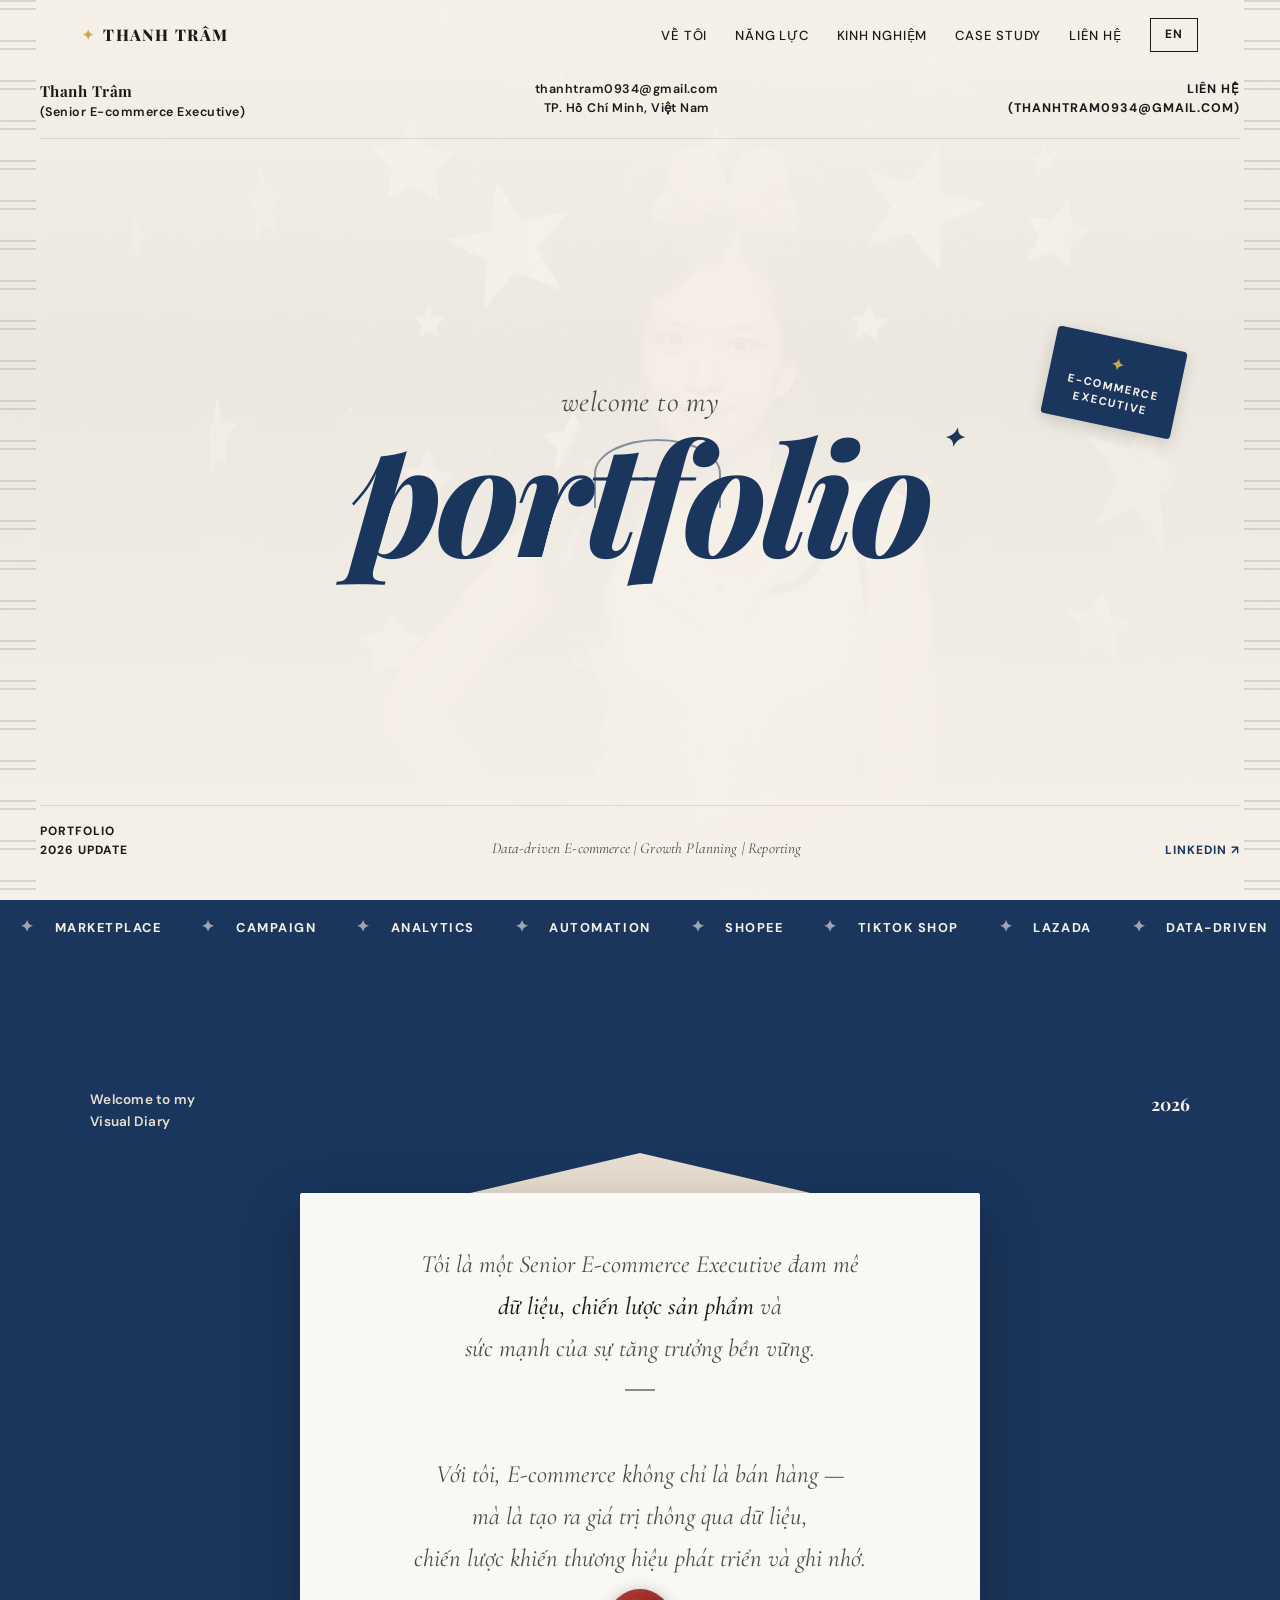
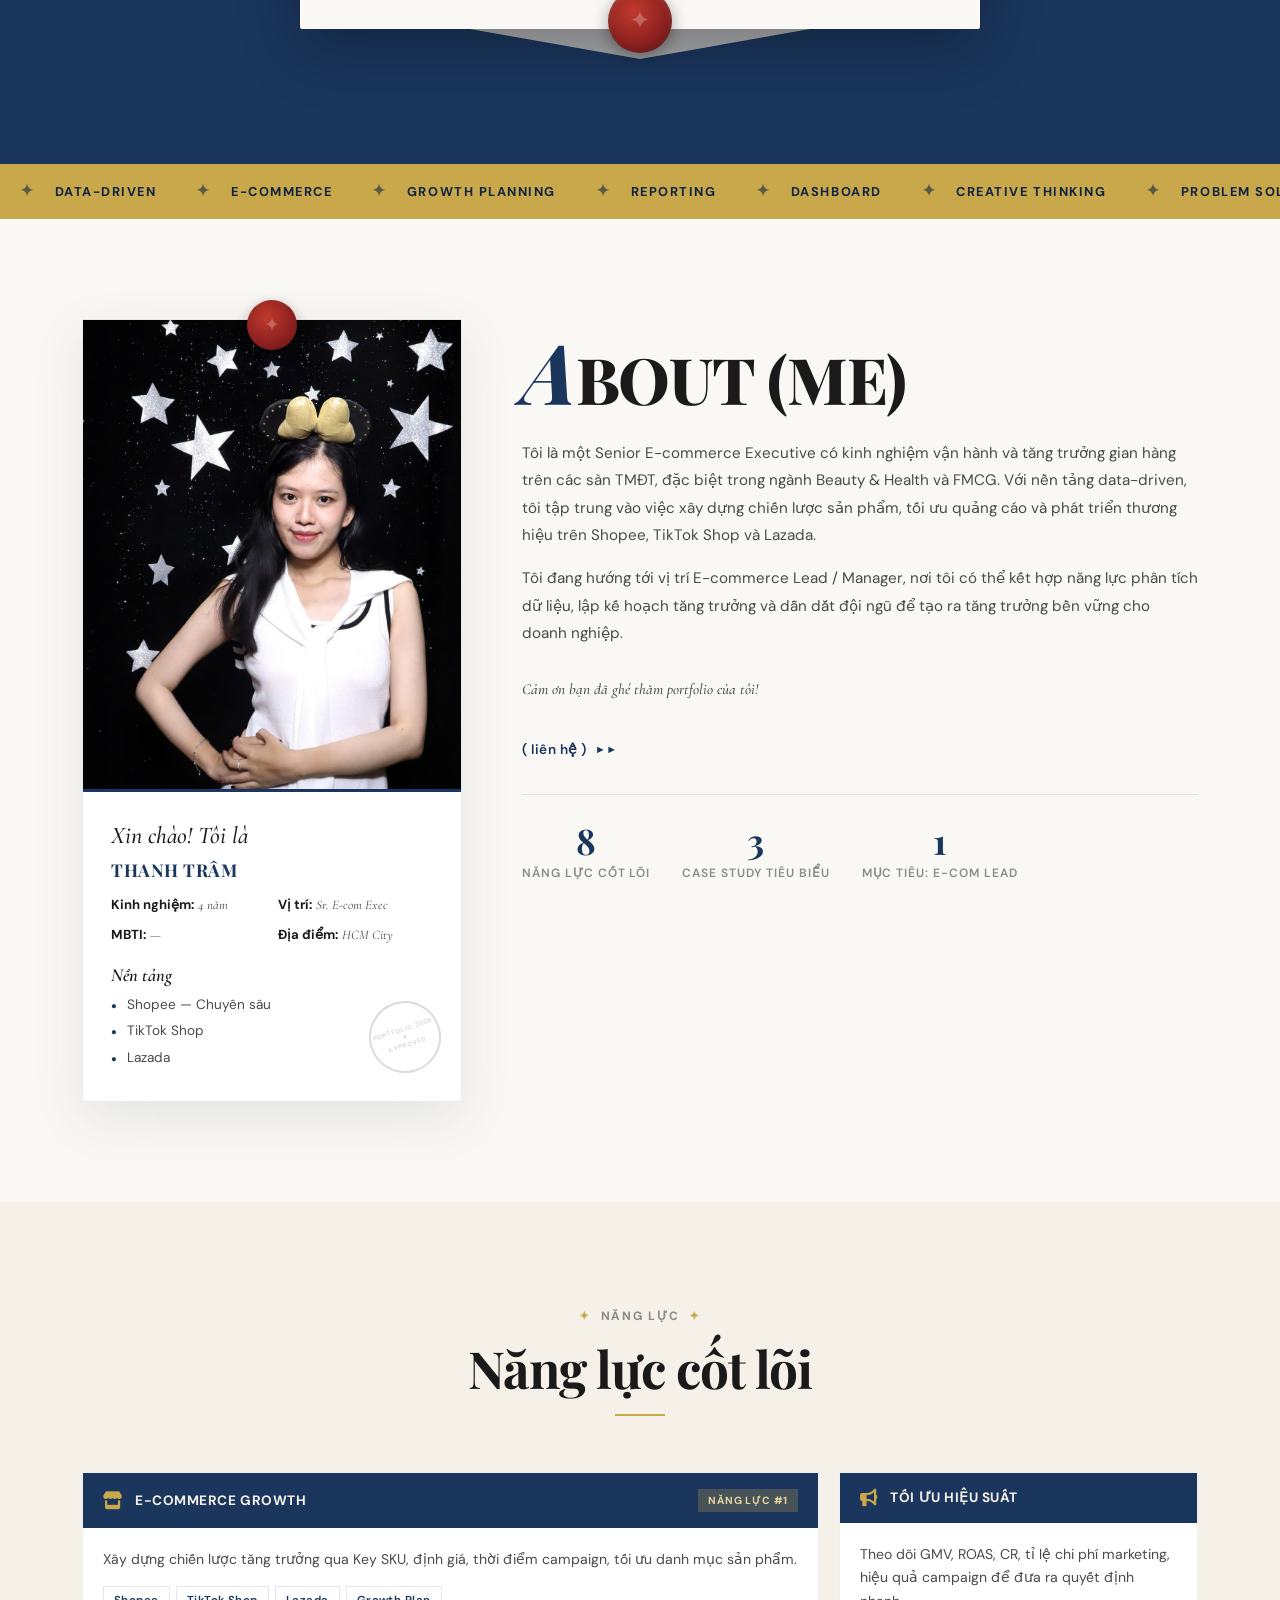
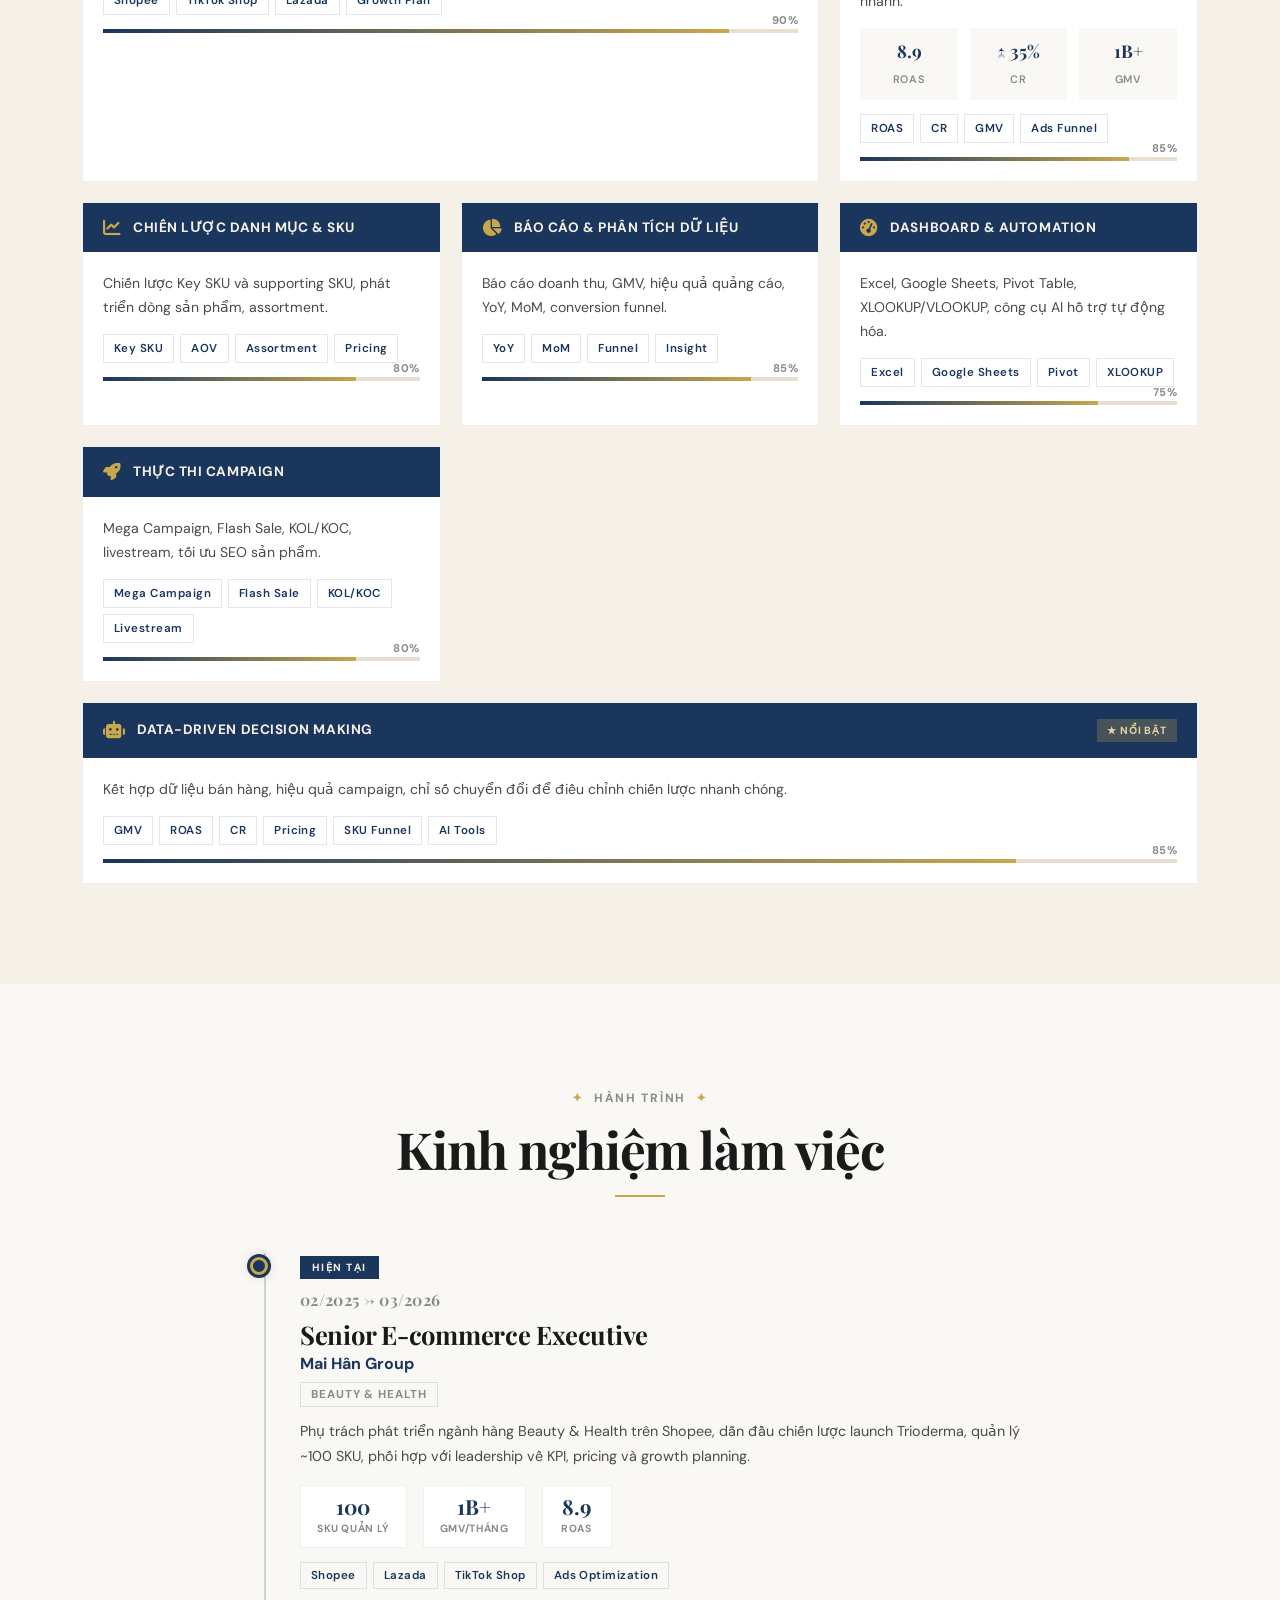
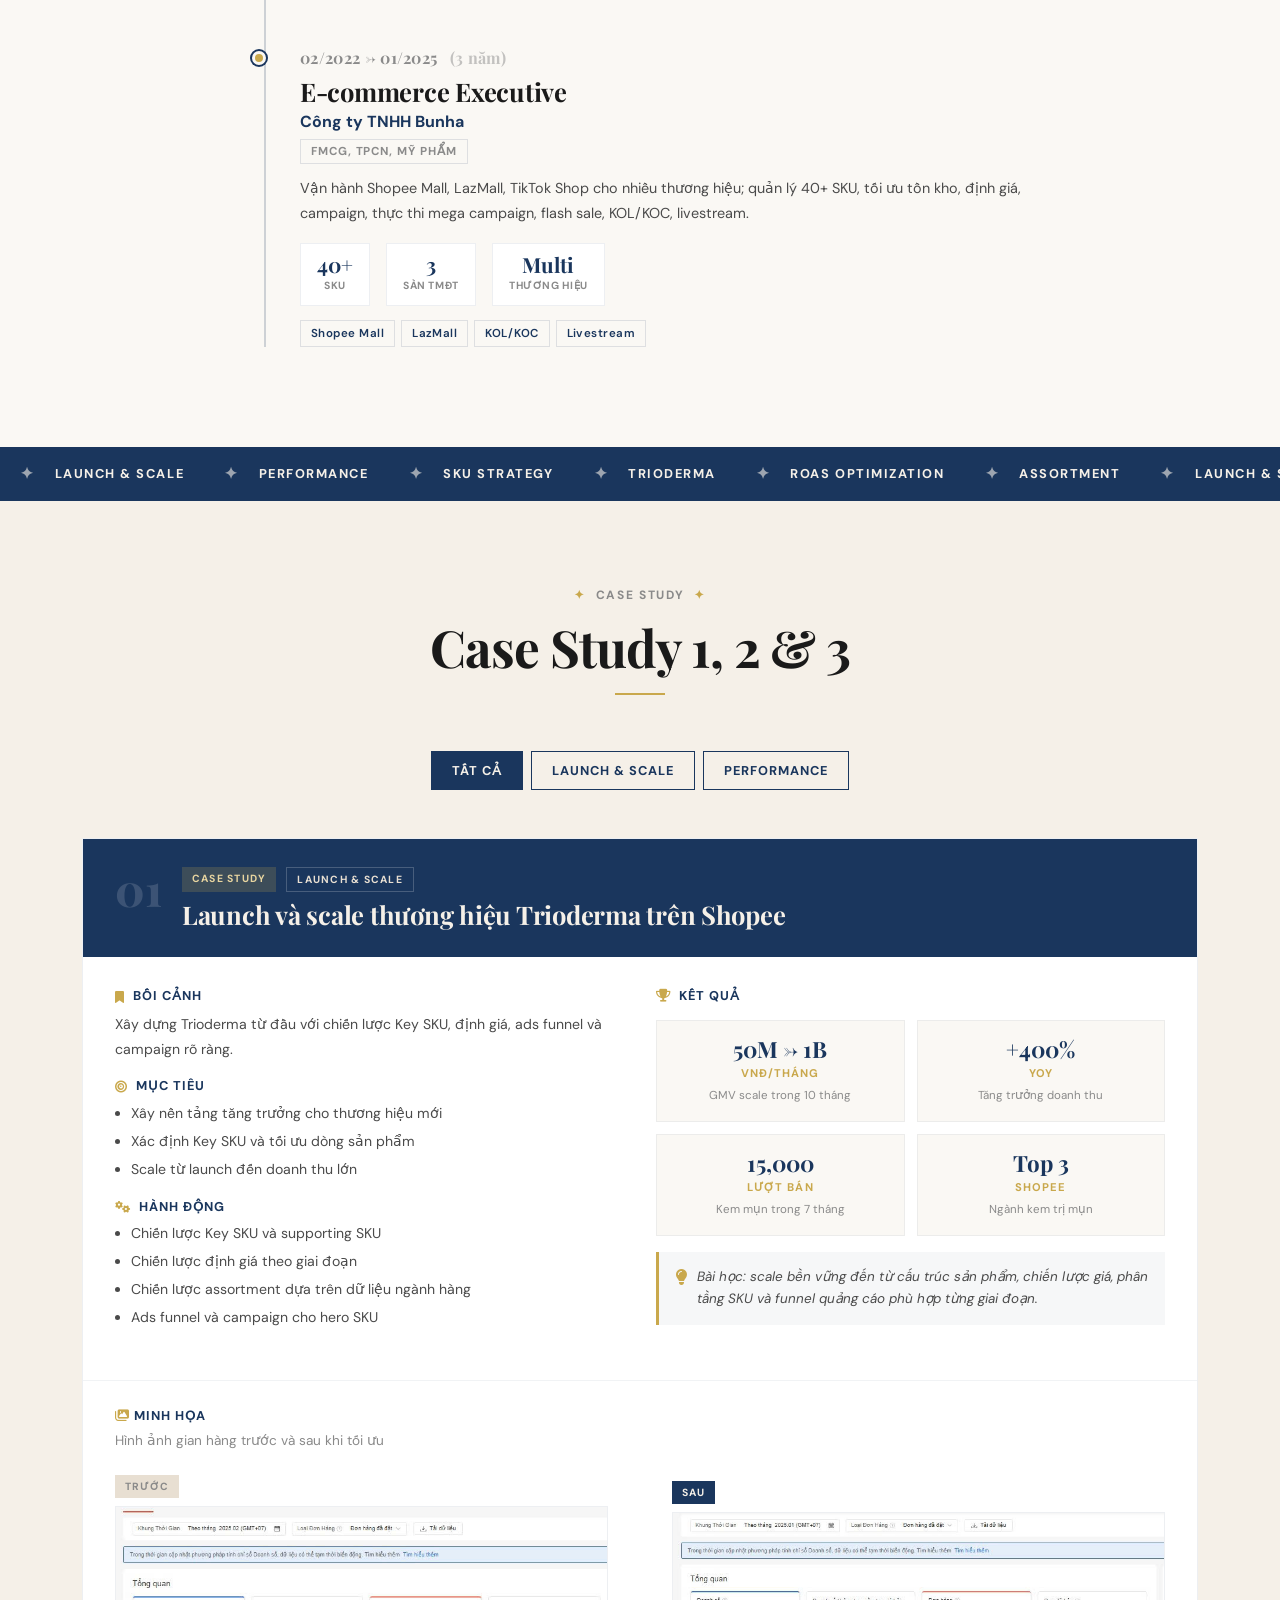
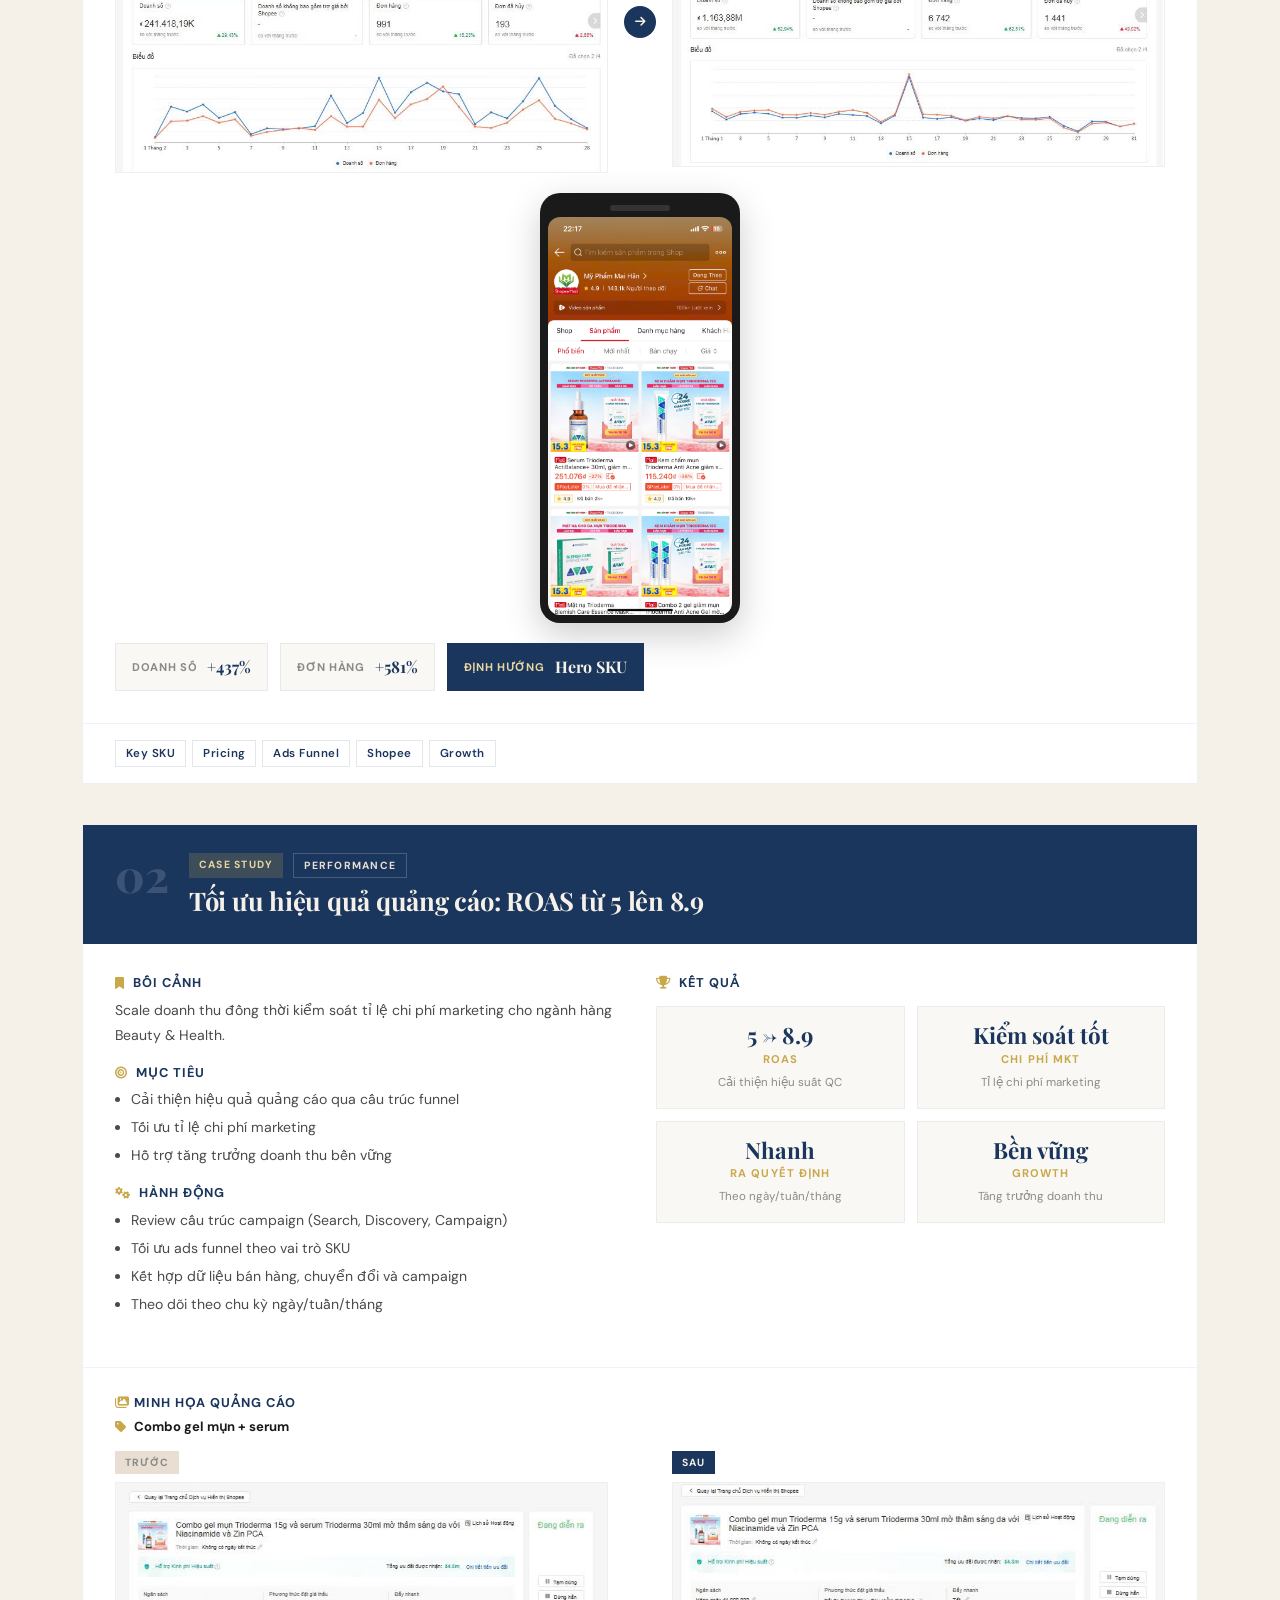
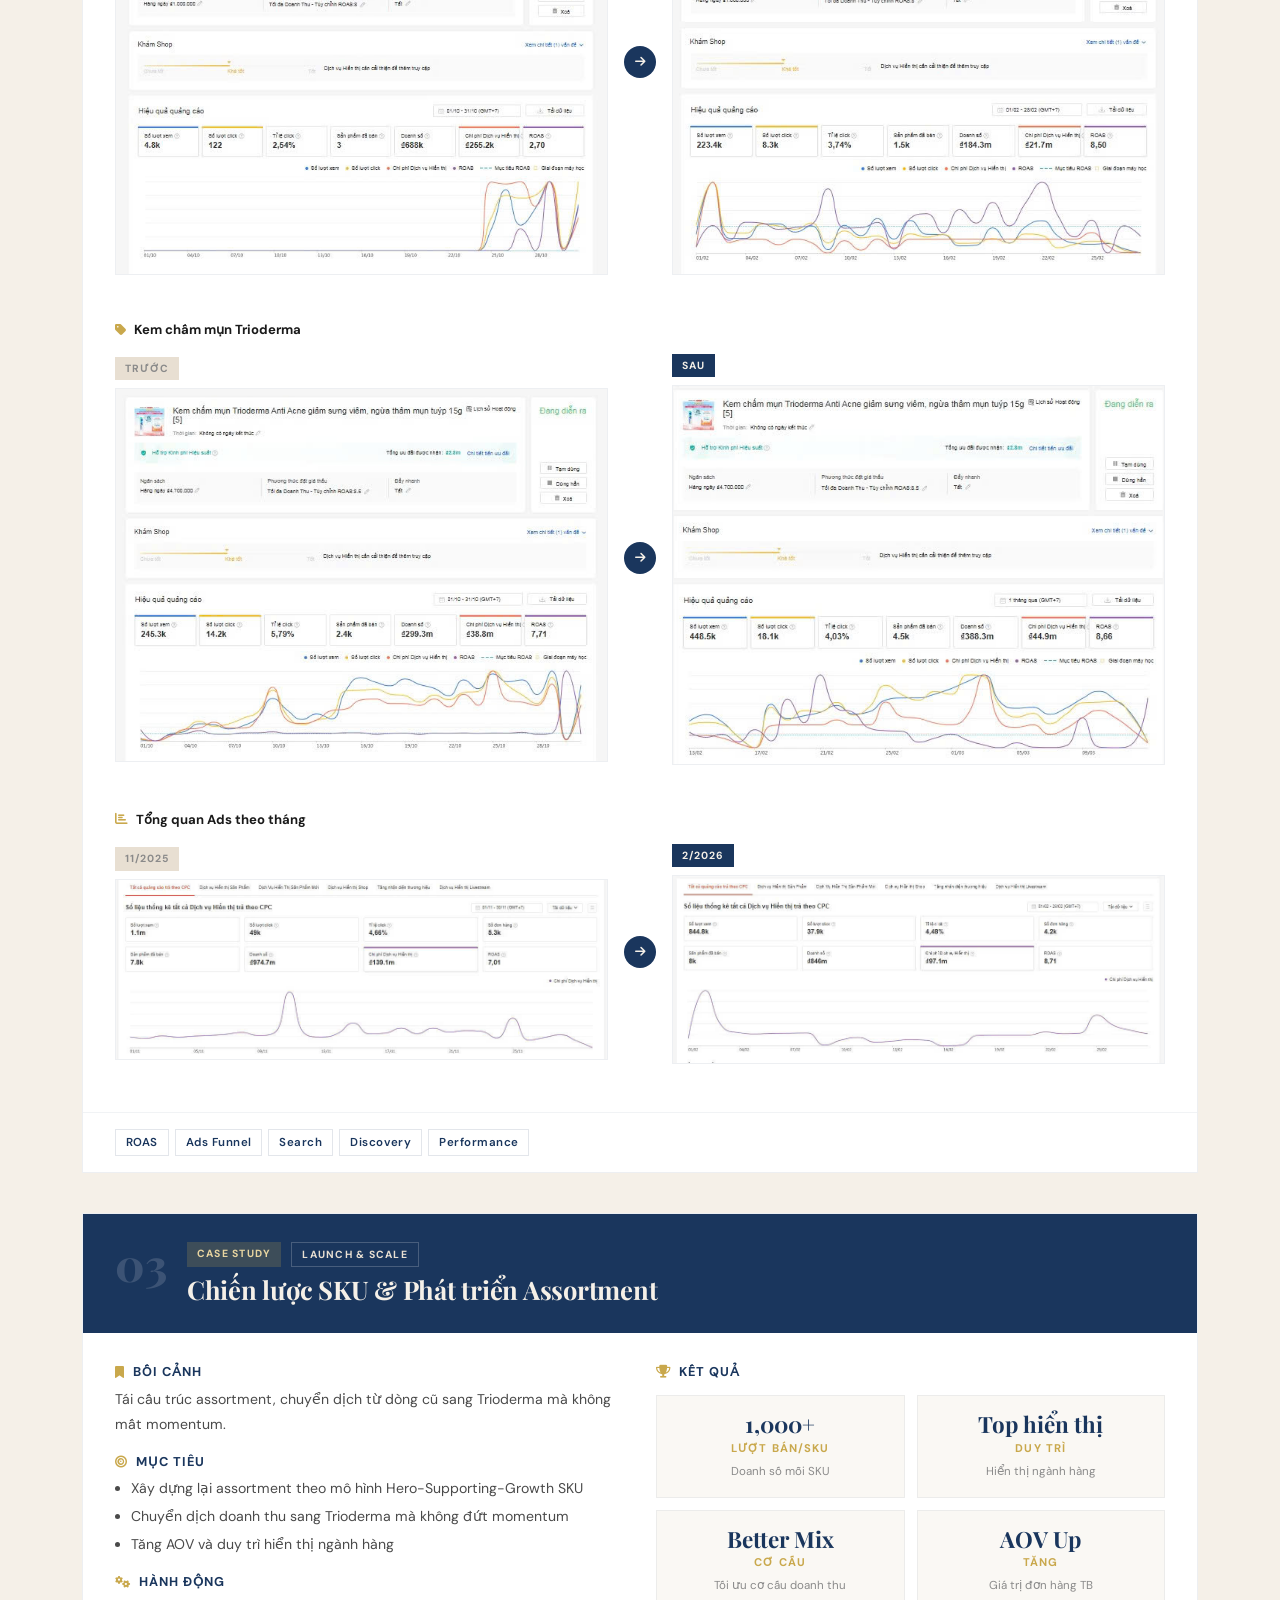
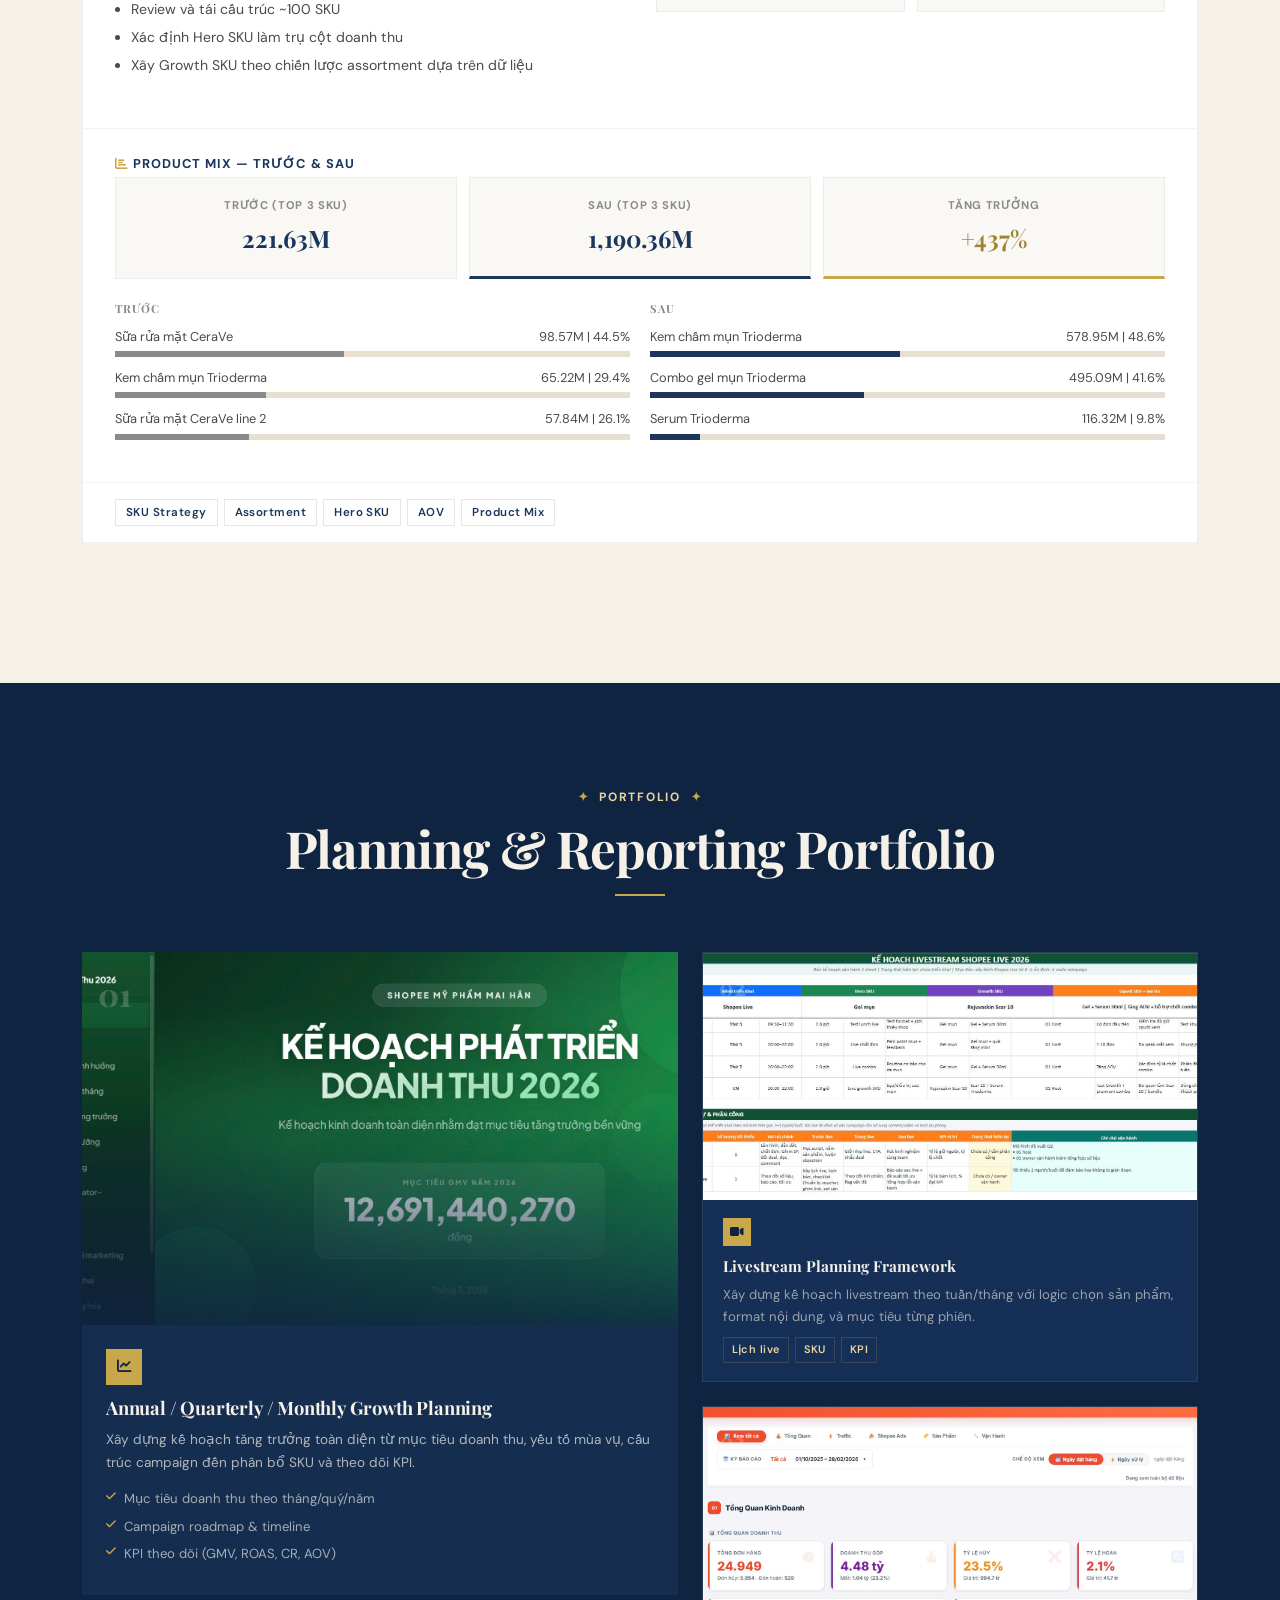
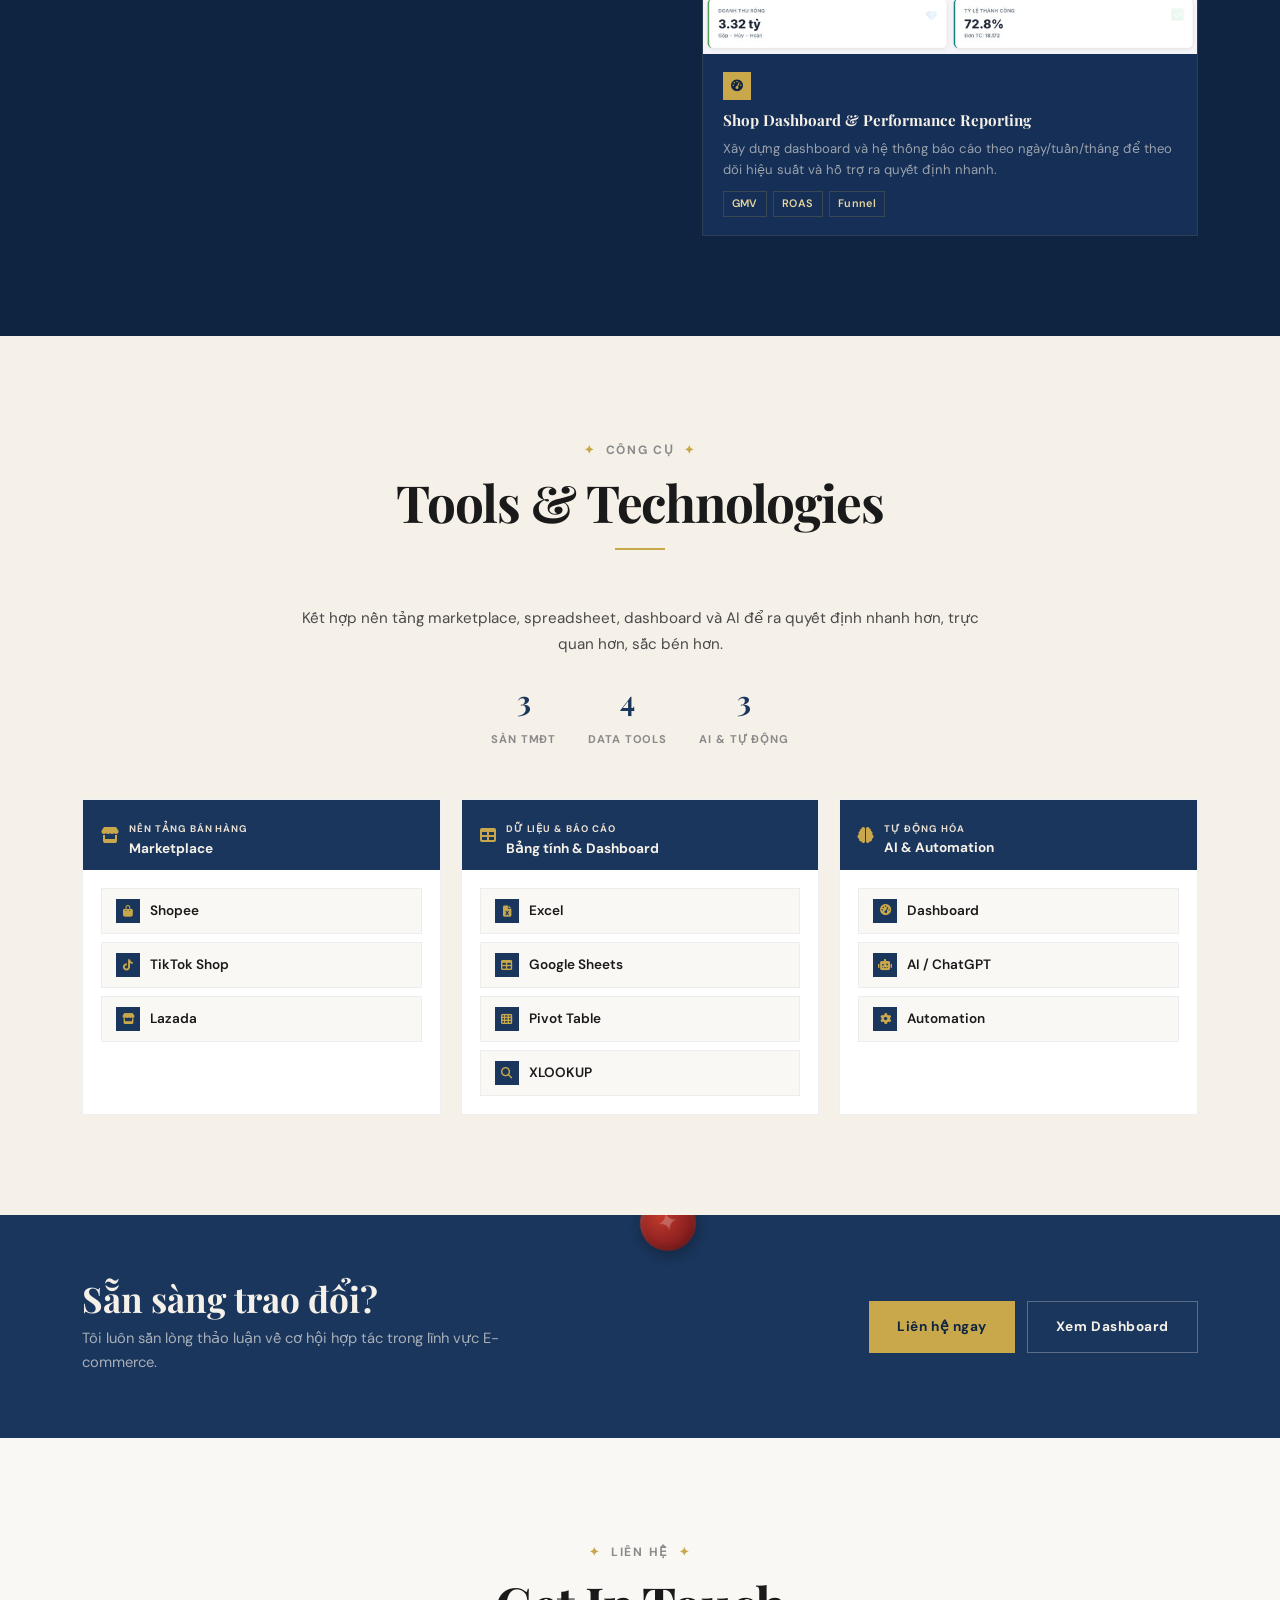
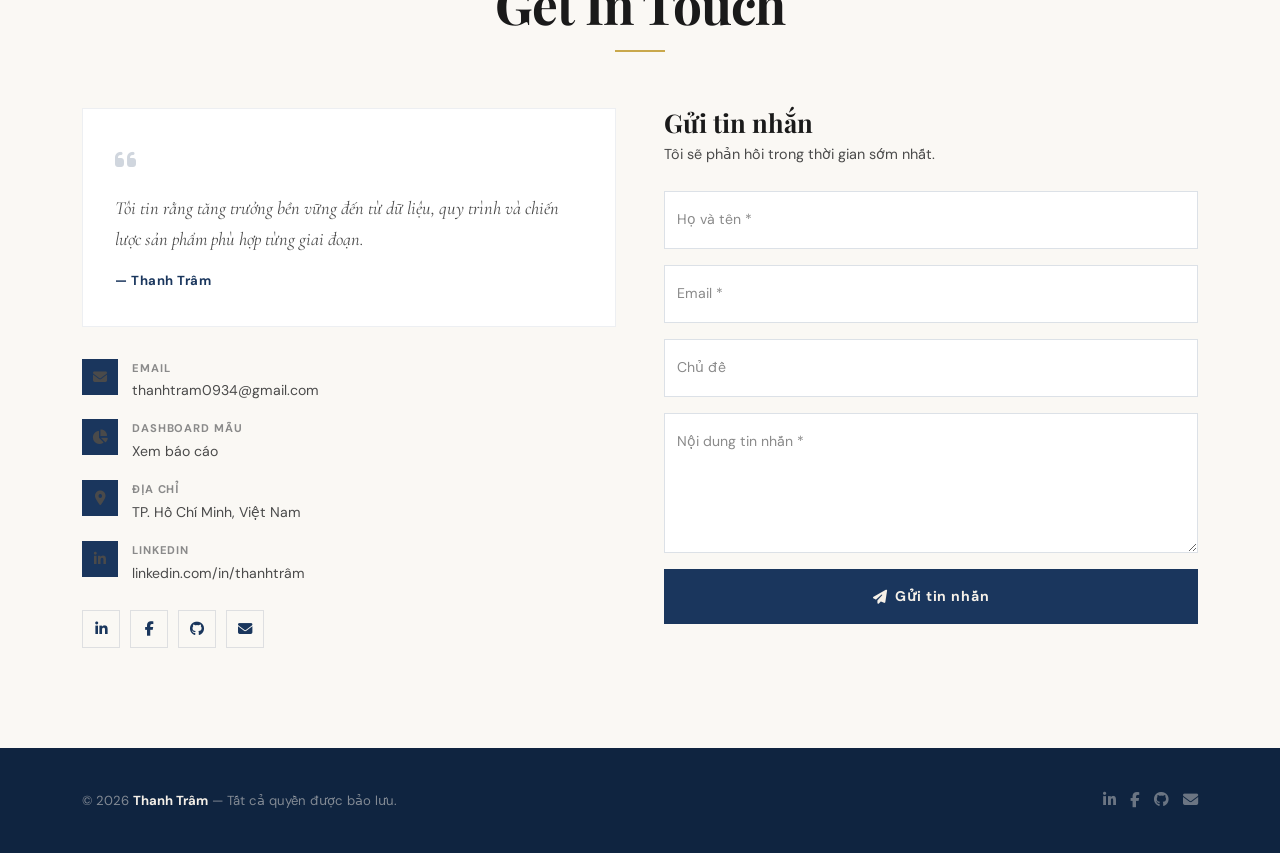
==== index.html @ bbf17d33 "Complete editorial vintage redesign: navy+cream+gold theme - New design system: Playfair Display + D" ====
<!DOCTYPE html>
<html lang="vi">
<head>
    <meta charset="UTF-8">
    <meta name="viewport" content="width=device-width, initial-scale=1.0">
    <title>THANH TRÂM — Senior E-commerce Executive Portfolio</title>
    <meta name="description" content="Portfolio Senior E-commerce Executive - Thanh Trâm. Shopee | TikTok Shop | Lazada | Data-driven Growth | Reporting | Automation.">

    <!-- Google Fonts — Editorial -->
    <link rel="preconnect" href="https://fonts.googleapis.com">
    <link rel="preconnect" href="https://fonts.gstatic.com" crossorigin>
    <link href="https://fonts.googleapis.com/css2?family=Playfair+Display:ital,wght@0,400;0,700;0,800;1,400;1,700;1,800&family=DM+Sans:wght@400;500;600;700;800&family=Cormorant+Garamond:ital,wght@0,400;0,500;0,600;1,400;1,500;1,600&display=swap" rel="stylesheet">

    <!-- Bootstrap 5.3 CSS -->
    <link href="https://cdn.jsdelivr.net/npm/bootstrap@5.3.3/dist/css/bootstrap.min.css" rel="stylesheet">

    <!-- FontAwesome 6 -->
    <link rel="stylesheet" href="https://cdnjs.cloudflare.com/ajax/libs/font-awesome/6.5.1/css/all.min.css">

    <!-- AOS (Animate On Scroll) -->
    <link href="https://unpkg.com/aos@2.3.4/dist/aos.css" rel="stylesheet">

    <!-- Custom CSS -->
    <link rel="stylesheet" href="css/style.css">
</head>
<body>

    <!-- ==================== NAVBAR ==================== -->
    <nav class="ed-nav" id="mainNav">
        <div class="container">
            <a class="ed-nav-brand" href="#hero"><span class="star">✦</span> THANH TRÂM</a>

            <button class="ed-nav-toggle" id="navToggle" type="button" aria-label="Toggle navigation">
                <span></span><span></span><span></span>
            </button>

            <ul class="ed-nav-links" id="navLinks">
                <li><a href="#about" data-vi="Về tôi" data-en="About">Về tôi</a></li>
                <li><a href="#skills" data-vi="Năng lực" data-en="Skills">Năng lực</a></li>
                <li><a href="#experience" data-vi="Kinh nghiệm" data-en="Experience">Kinh nghiệm</a></li>
                <li><a href="#projects" data-vi="Case Study" data-en="Case Studies">Case Study</a></li>
                <li><a href="#contact" data-vi="Liên hệ" data-en="Contact">Liên hệ</a></li>
                <li>
                    <button class="btn-lang" id="langToggle" type="button" aria-label="Toggle language">
                        <span id="langLabel">EN</span>
                    </button>
                </li>
            </ul>
        </div>
    </nav>

    <!-- ==================== HERO — Editorial Full-Viewport ==================== -->
    <section id="hero" class="ed-hero">
        <div class="film-strip film-strip-l"></div>
        <div class="film-strip film-strip-r"></div>

        <div class="ed-hero-bg">
            <img src="assets/images/profile.jpg" alt="">
        </div>

        <!-- Top info bar -->
        <div class="ed-hero-top">
            <div class="ed-hero-top-item">
                <strong>Thanh Trâm</strong>
                <span data-vi="(Senior E-commerce Executive)" data-en="(Senior E-commerce Executive)">(Senior E-commerce Executive)</span>
            </div>
            <div class="ed-hero-top-item" style="text-align:center">
                <span>thanhtram0934@gmail.com</span><br>
                <span data-vi="TP. Hồ Chí Minh, Việt Nam" data-en="Ho Chi Minh City, Vietnam">TP. Hồ Chí Minh, Việt Nam</span>
            </div>
            <div class="ed-hero-top-item ed-hero-top-right">
                <span data-vi="LIÊN HỆ" data-en="SAY HELLO">LIÊN HỆ</span><br>
                <a href="mailto:thanhtram0934@gmail.com">(thanhtram0934@gmail.com)</a>
            </div>
        </div>

        <!-- Center — giant editorial title -->
        <div class="ed-hero-center" data-aos="fade-up" data-aos-duration="1000">
            <span class="ed-hero-welcome" data-vi="welcome to my" data-en="welcome to my">welcome to my</span>
            <h1 class="ed-hero-title">
                port<em>f</em>olio
                <span class="ed-hero-star ed-hero-star-1">✦</span>
            </h1>

            <!-- Tilted badge -->
            <div class="ed-hero-badge">
                <span class="badge-star">✦</span>
                E-COMMERCE<br>EXECUTIVE
            </div>
        </div>

        <!-- Bottom info bar -->
        <div class="ed-hero-bottom">
            <div class="ed-hero-bottom-item">
                PORTFOLIO<br>2026 UPDATE
            </div>
            <div class="ed-hero-bottom-item" style="text-align:center">
                <em data-vi="Data-driven E-commerce | Growth Planning | Reporting" data-en="Data-driven E-commerce | Growth Planning | Reporting">Data-driven E-commerce | Growth Planning | Reporting</em>
            </div>
            <div class="ed-hero-bottom-item ed-hero-bottom-right">
                <a href="https://www.linkedin.com/" target="_blank" rel="noopener noreferrer">LINKEDIN ↗</a>
            </div>
        </div>
    </section>

    <!-- ==================== MARQUEE — Keywords Ticker ==================== -->
    <div class="ed-marquee ed-marquee-navy">
        <div class="ed-marquee-track" data-speed="fast">
            <span class="ed-marquee-item"><span class="star">✦</span> MARKETPLACE</span>
            <span class="ed-marquee-item"><span class="star">✦</span> CAMPAIGN</span>
            <span class="ed-marquee-item"><span class="star">✦</span> ANALYTICS</span>
            <span class="ed-marquee-item"><span class="star">✦</span> AUTOMATION</span>
            <span class="ed-marquee-item"><span class="star">✦</span> SHOPEE</span>
            <span class="ed-marquee-item"><span class="star">✦</span> TIKTOK SHOP</span>
            <span class="ed-marquee-item"><span class="star">✦</span> LAZADA</span>
            <span class="ed-marquee-item"><span class="star">✦</span> DATA-DRIVEN</span>
            <!-- Duplicate for seamless loop -->
            <span class="ed-marquee-item"><span class="star">✦</span> MARKETPLACE</span>
            <span class="ed-marquee-item"><span class="star">✦</span> CAMPAIGN</span>
            <span class="ed-marquee-item"><span class="star">✦</span> ANALYTICS</span>
            <span class="ed-marquee-item"><span class="star">✦</span> AUTOMATION</span>
            <span class="ed-marquee-item"><span class="star">✦</span> SHOPEE</span>
            <span class="ed-marquee-item"><span class="star">✦</span> TIKTOK SHOP</span>
            <span class="ed-marquee-item"><span class="star">✦</span> LAZADA</span>
            <span class="ed-marquee-item"><span class="star">✦</span> DATA-DRIVEN</span>
        </div>
    </div>

    <!-- ==================== ABOUT — Intro Envelope ==================== -->
    <section id="about">

        <!-- Part A — Navy envelope quote -->
        <div class="ed-about-intro">
            <div class="ed-about-intro-header">
                <h3 data-vi="Welcome to my<br>Visual Diary" data-en="Welcome to my<br>Visual Diary">Welcome to my<br>Visual Diary</h3>
                <span class="year">2026</span>
            </div>

            <div class="ed-envelope" data-aos="zoom-in" data-aos-duration="800">
                <div class="ed-envelope-body">
                    <p class="ed-envelope-quote" data-vi="Tôi là một Senior E-commerce Executive đam mê<br><span class='ed-envelope-quote-emphasis'>dữ liệu, chiến lược sản phẩm</span> và<br>sức mạnh của sự tăng trưởng bền vững.<br><span class='ed-envelope-divider'></span><br>Với tôi, E-commerce không chỉ là bán hàng —<br>mà là tạo ra giá trị thông qua dữ liệu,<br>chiến lược khiến thương hiệu phát triển và ghi nhớ." data-en="A Senior E-commerce Executive who's passionate about<br><span class='ed-envelope-quote-emphasis'>data, product strategy</span> and<br>the quiet power of sustainable growth.<br><span class='ed-envelope-divider'></span><br>For me, E-commerce is more than selling —<br>it's about creating meaning through data, ideas<br>that make brands grow and remember it.">
                        Tôi là một Senior E-commerce Executive đam mê<br>
                        <span class="ed-envelope-quote-emphasis">dữ liệu, chiến lược sản phẩm</span> và<br>
                        sức mạnh của sự tăng trưởng bền vững.<br>
                        <span class="ed-envelope-divider"></span><br>
                        Với tôi, E-commerce không chỉ là bán hàng —<br>
                        mà là tạo ra giá trị thông qua dữ liệu,<br>
                        chiến lược khiến thương hiệu phát triển và ghi nhớ.
                    </p>
                </div>
                <div class="ed-wax-seal"></div>
            </div>
        </div>

        <!-- Marquee — skills keywords -->
        <div class="ed-marquee ed-marquee-gold">
            <div class="ed-marquee-track">
                <span class="ed-marquee-item"><span class="star">✦</span> DATA-DRIVEN</span>
                <span class="ed-marquee-item"><span class="star">✦</span> E-COMMERCE</span>
                <span class="ed-marquee-item"><span class="star">✦</span> GROWTH PLANNING</span>
                <span class="ed-marquee-item"><span class="star">✦</span> REPORTING</span>
                <span class="ed-marquee-item"><span class="star">✦</span> DASHBOARD</span>
                <span class="ed-marquee-item"><span class="star">✦</span> CREATIVE THINKING</span>
                <span class="ed-marquee-item"><span class="star">✦</span> PROBLEM SOLVING</span>
                <!-- Duplicate -->
                <span class="ed-marquee-item"><span class="star">✦</span> DATA-DRIVEN</span>
                <span class="ed-marquee-item"><span class="star">✦</span> E-COMMERCE</span>
                <span class="ed-marquee-item"><span class="star">✦</span> GROWTH PLANNING</span>
                <span class="ed-marquee-item"><span class="star">✦</span> REPORTING</span>
                <span class="ed-marquee-item"><span class="star">✦</span> DASHBOARD</span>
                <span class="ed-marquee-item"><span class="star">✦</span> CREATIVE THINKING</span>
                <span class="ed-marquee-item"><span class="star">✦</span> PROBLEM SOLVING</span>
            </div>
        </div>

        <!-- Part B — About Me (ID card + bio) -->
        <div class="ed-about-me">
            <div class="container">
                <div class="ed-about-grid">
                    <!-- Left — ID Card -->
                    <div class="ed-id-card" data-aos="fade-right" data-aos-delay="120">
                        <div class="ed-id-card-seal"></div>
                        <div class="ed-id-card-photo">
                            <img src="assets/images/profile.jpg" alt="Nguyễn Thị Thanh Trâm">
                        </div>
                        <div class="ed-id-card-body">
                            <p class="ed-id-card-greeting" data-vi="Xin chào! Tôi là" data-en="Hi! It's me">Xin chào! Tôi là</p>
                            <h3 class="ed-id-card-name">THANH TRÂM</h3>

                            <div class="ed-id-info-grid">
                                <div class="ed-id-info-item">
                                    <strong data-vi="Kinh nghiệm:" data-en="Experience:">Kinh nghiệm:</strong>
                                    <span data-vi="4 năm" data-en="4 years">4 năm</span>
                                </div>
                                <div class="ed-id-info-item">
                                    <strong data-vi="Vị trí:" data-en="Role:">Vị trí:</strong>
                                    <span>Sr. E-com Exec</span>
                                </div>
                                <div class="ed-id-info-item">
                                    <strong>MBTI:</strong>
                                    <span>—</span>
                                </div>
                                <div class="ed-id-info-item">
                                    <strong data-vi="Địa điểm:" data-en="Location:">Địa điểm:</strong>
                                    <span data-vi="HCM City" data-en="HCM City">HCM City</span>
                                </div>
                            </div>

                            <div class="ed-id-card-langs">
                                <h5 data-vi="Nền tảng" data-en="Platforms">Nền tảng</h5>
                                <ul>
                                    <li>Shopee — Chuyên sâu</li>
                                    <li>TikTok Shop</li>
                                    <li>Lazada</li>
                                </ul>
                            </div>

                            <div class="ed-stamp">
                                <span class="ed-stamp-text">PORTFOLIO 2026<br>✦<br>APPROVED</span>
                            </div>
                        </div>
                    </div>

                    <!-- Right — Bio -->
                    <div class="ed-about-bio" data-aos="fade-left" data-aos-delay="180">
                        <h2 class="ed-about-heading">
                            <span class="drop-cap">A</span>BOUT (ME)
                        </h2>

                        <p data-vi="Tôi là một Senior E-commerce Executive có kinh nghiệm vận hành và tăng trưởng gian hàng trên các sàn TMĐT, đặc biệt trong ngành Beauty & Health và FMCG. Với nền tảng data-driven, tôi tập trung vào việc xây dựng chiến lược sản phẩm, tối ưu quảng cáo và phát triển thương hiệu trên Shopee, TikTok Shop và Lazada." data-en="I am a Senior E-commerce Executive experienced in operating and growing stores on e-commerce marketplaces, especially in the Beauty & Health and FMCG industries. With a data-driven approach, I focus on building product strategy, optimizing ads, and developing brands on Shopee, TikTok Shop, and Lazada.">Tôi là một Senior E-commerce Executive có kinh nghiệm vận hành và tăng trưởng gian hàng trên các sàn TMĐT, đặc biệt trong ngành Beauty & Health và FMCG. Với nền tảng data-driven, tôi tập trung vào việc xây dựng chiến lược sản phẩm, tối ưu quảng cáo và phát triển thương hiệu trên Shopee, TikTok Shop và Lazada.</p>

                        <p data-vi="Tôi đang hướng tới vị trí E-commerce Lead / Manager, nơi tôi có thể kết hợp năng lực phân tích dữ liệu, lập kế hoạch tăng trưởng và dẫn dắt đội ngũ để tạo ra tăng trưởng bền vững cho doanh nghiệp." data-en="I am working toward an E-commerce Lead / Manager role where I can combine data analysis, growth planning, and team leadership to drive sustainable growth for businesses.">Tôi đang hướng tới vị trí E-commerce Lead / Manager, nơi tôi có thể kết hợp năng lực phân tích dữ liệu, lập kế hoạch tăng trưởng và dẫn dắt đội ngũ để tạo ra tăng trưởng bền vững cho doanh nghiệp.</p>

                        <p class="ed-about-thanks" data-vi="Cảm ơn bạn đã ghé thăm portfolio của tôi!" data-en="Thanks for taking time to visit my portfolio!">Cảm ơn bạn đã ghé thăm portfolio của tôi!</p>

                        <a href="#contact" class="ed-about-resume" data-vi="( liên hệ )  ►►" data-en="( contact )  ►►">( liên hệ )  <span class="arrows">►►</span></a>

                        <!-- Stats -->
                        <div class="ed-stats-row" data-aos="zoom-in" data-aos-delay="300">
                            <div class="ed-stat">
                                <span class="stat-number" data-count="8">0</span>
                                <span class="stat-label" data-vi="Năng lực cốt lõi" data-en="Core strengths">Năng lực cốt lõi</span>
                            </div>
                            <div class="ed-stat">
                                <span class="stat-number" data-count="3">0</span>
                                <span class="stat-label" data-vi="Case Study tiêu biểu" data-en="Flagship case studies">Case Study tiêu biểu</span>
                            </div>
                            <div class="ed-stat">
                                <span class="stat-number" data-count="1">0</span>
                                <span class="stat-label" data-vi="Mục tiêu: E-com Lead" data-en="Goal: E-com Lead">Mục tiêu: E-com Lead</span>
                            </div>
                        </div>
                    </div>
                </div>
            </div>
        </div>
    </section>

    <!-- ==================== SKILLS — Editorial Grid ==================== -->
    <section id="skills" class="ed-skills">
        <div class="container">
            <div class="ed-section-header" data-aos="fade-up">
                <p class="ed-section-sub"><span class="star">✦</span> <span data-vi="Năng lực" data-en="Competencies">Năng lực</span> <span class="star">✦</span></p>
                <h2 class="ed-section-title" data-vi="Năng lực cốt lõi" data-en="Core Strengths">Năng lực cốt lõi</h2>
                <div class="ed-section-rule"></div>
            </div>

            <div class="ed-skills-grid">
                <!-- Card 1 — HERO: E-commerce Growth -->
                <div class="ed-skill-card ed-skill-card-hero" data-aos="fade-up" data-aos-delay="100">
                    <div class="ed-skill-header">
                        <i class="fas fa-store"></i>
                        <h3>E-commerce Growth</h3>
                        <span class="badge-skill" data-vi="Năng lực #1" data-en="Skill #1">Năng lực #1</span>
                    </div>
                    <div class="ed-skill-body">
                        <p data-vi="Xây dựng chiến lược tăng trưởng qua Key SKU, định giá, thời điểm campaign, tối ưu danh mục sản phẩm." data-en="Building growth strategy through key SKU, pricing, campaign timing, and category optimization.">Xây dựng chiến lược tăng trưởng qua Key SKU, định giá, thời điểm campaign, tối ưu danh mục sản phẩm.</p>
                        <div class="ed-skill-tags">
                            <span>Shopee</span><span>TikTok Shop</span><span>Lazada</span><span>Growth Plan</span>
                        </div>
                        <div class="ed-meter">
                            <span class="ed-meter-label">90%</span>
                            <div class="ed-meter-fill" data-width="90"></div>
                        </div>
                    </div>
                </div>

                <!-- Card 2 — Performance Optimization -->
                <div class="ed-skill-card" data-aos="fade-up" data-aos-delay="150">
                    <div class="ed-skill-header">
                        <i class="fas fa-bullhorn"></i>
                        <h3 data-vi="Tối ưu hiệu suất" data-en="Performance Optimization">Tối ưu hiệu suất</h3>
                    </div>
                    <div class="ed-skill-body">
                        <p data-vi="Theo dõi GMV, ROAS, CR, tỉ lệ chi phí marketing, hiệu quả campaign để đưa ra quyết định nhanh." data-en="Tracking GMV, ROAS, CR, marketing cost ratio, and campaign performance for fast decisions.">Theo dõi GMV, ROAS, CR, tỉ lệ chi phí marketing, hiệu quả campaign để đưa ra quyết định nhanh.</p>
                        <div class="ed-skill-kpi">
                            <div class="ed-skill-kpi-item"><strong>8.9</strong><span>ROAS</span></div>
                            <div class="ed-skill-kpi-item"><strong>↑ 35%</strong><span>CR</span></div>
                            <div class="ed-skill-kpi-item"><strong>1B+</strong><span>GMV</span></div>
                        </div>
                        <div class="ed-skill-tags">
                            <span>ROAS</span><span>CR</span><span>GMV</span><span>Ads Funnel</span>
                        </div>
                        <div class="ed-meter">
                            <span class="ed-meter-label">85%</span>
                            <div class="ed-meter-fill" data-width="85"></div>
                        </div>
                    </div>
                </div>

                <!-- Card 3 — Category & SKU Strategy -->
                <div class="ed-skill-card" data-aos="fade-up" data-aos-delay="100">
                    <div class="ed-skill-header">
                        <i class="fas fa-chart-line"></i>
                        <h3 data-vi="Chiến lược danh mục & SKU" data-en="Category & SKU Strategy">Chiến lược danh mục & SKU</h3>
                    </div>
                    <div class="ed-skill-body">
                        <p data-vi="Chiến lược Key SKU và supporting SKU, phát triển dòng sản phẩm, assortment." data-en="Key SKU and supporting SKU strategy, product line development, assortment.">Chiến lược Key SKU và supporting SKU, phát triển dòng sản phẩm, assortment.</p>
                        <div class="ed-skill-tags">
                            <span>Key SKU</span><span>AOV</span><span>Assortment</span><span>Pricing</span>
                        </div>
                        <div class="ed-meter">
                            <span class="ed-meter-label">80%</span>
                            <div class="ed-meter-fill" data-width="80"></div>
                        </div>
                    </div>
                </div>

                <!-- Card 4 — Reporting & Data Analysis -->
                <div class="ed-skill-card" data-aos="fade-up" data-aos-delay="150">
                    <div class="ed-skill-header">
                        <i class="fas fa-chart-pie"></i>
                        <h3 data-vi="Báo cáo & Phân tích dữ liệu" data-en="Reporting & Data Analysis">Báo cáo & Phân tích dữ liệu</h3>
                    </div>
                    <div class="ed-skill-body">
                        <p data-vi="Báo cáo doanh thu, GMV, hiệu quả quảng cáo, YoY, MoM, conversion funnel." data-en="Revenue, GMV, ad performance reports, YoY, MoM, conversion funnel.">Báo cáo doanh thu, GMV, hiệu quả quảng cáo, YoY, MoM, conversion funnel.</p>
                        <div class="ed-skill-tags">
                            <span>YoY</span><span>MoM</span><span>Funnel</span><span>Insight</span>
                        </div>
                        <div class="ed-meter">
                            <span class="ed-meter-label">85%</span>
                            <div class="ed-meter-fill" data-width="85"></div>
                        </div>
                    </div>
                </div>

                <!-- Card 5 — Dashboard & Automation -->
                <div class="ed-skill-card" data-aos="fade-up" data-aos-delay="200">
                    <div class="ed-skill-header">
                        <i class="fas fa-tachometer-alt"></i>
                        <h3>Dashboard & Automation</h3>
                    </div>
                    <div class="ed-skill-body">
                        <p data-vi="Excel, Google Sheets, Pivot Table, XLOOKUP/VLOOKUP, công cụ AI hỗ trợ tự động hóa." data-en="Excel, Google Sheets, Pivot Table, XLOOKUP/VLOOKUP, AI tools for automation.">Excel, Google Sheets, Pivot Table, XLOOKUP/VLOOKUP, công cụ AI hỗ trợ tự động hóa.</p>
                        <div class="ed-skill-tags">
                            <span>Excel</span><span>Google Sheets</span><span>Pivot</span><span>XLOOKUP</span>
                        </div>
                        <div class="ed-meter">
                            <span class="ed-meter-label">75%</span>
                            <div class="ed-meter-fill" data-width="75"></div>
                        </div>
                    </div>
                </div>

                <!-- Card 6 — Campaign Execution -->
                <div class="ed-skill-card" data-aos="fade-up" data-aos-delay="220">
                    <div class="ed-skill-header">
                        <i class="fas fa-rocket"></i>
                        <h3 data-vi="Thực thi Campaign" data-en="Campaign Execution">Thực thi Campaign</h3>
                    </div>
                    <div class="ed-skill-body">
                        <p data-vi="Mega Campaign, Flash Sale, KOL/KOC, livestream, tối ưu SEO sản phẩm." data-en="Mega Campaign, Flash Sale, KOL/KOC, livestream, SEO optimization.">Mega Campaign, Flash Sale, KOL/KOC, livestream, tối ưu SEO sản phẩm.</p>
                        <div class="ed-skill-tags">
                            <span>Mega Campaign</span><span>Flash Sale</span><span>KOL/KOC</span><span>Livestream</span>
                        </div>
                        <div class="ed-meter">
                            <span class="ed-meter-label">80%</span>
                            <div class="ed-meter-fill" data-width="80"></div>
                        </div>
                    </div>
                </div>

                <!-- Card 7 — FEATURED: Data-driven Decision Making -->
                <div class="ed-skill-card ed-skill-card-featured" data-aos="fade-up" data-aos-delay="100">
                    <div class="ed-skill-header">
                        <i class="fas fa-robot"></i>
                        <h3>Data-driven Decision Making</h3>
                        <span class="badge-skill" data-vi="★ Nổi bật" data-en="★ Highlight">★ Nổi bật</span>
                    </div>
                    <div class="ed-skill-body">
                        <p data-vi="Kết hợp dữ liệu bán hàng, hiệu quả campaign, chỉ số chuyển đổi để điều chỉnh chiến lược nhanh chóng." data-en="Combining sales data, campaign performance, conversion metrics for quick strategy adjustment.">Kết hợp dữ liệu bán hàng, hiệu quả campaign, chỉ số chuyển đổi để điều chỉnh chiến lược nhanh chóng.</p>
                        <div class="ed-skill-tags">
                            <span>GMV</span><span>ROAS</span><span>CR</span><span>Pricing</span><span>SKU Funnel</span><span>AI Tools</span>
                        </div>
                        <div class="ed-meter">
                            <span class="ed-meter-label">85%</span>
                            <div class="ed-meter-fill" data-width="85"></div>
                        </div>
                    </div>
                </div>
            </div>
        </div>
    </section>

    <!-- ==================== EXPERIENCE — Editorial Timeline ==================== -->
    <section id="experience" class="ed-experience">
        <div class="container">
            <div class="ed-section-header" data-aos="fade-up">
                <p class="ed-section-sub"><span class="star">✦</span> <span data-vi="Hành trình" data-en="Journey">Hành trình</span> <span class="star">✦</span></p>
                <h2 class="ed-section-title" data-vi="Kinh nghiệm làm việc" data-en="Work Experience">Kinh nghiệm làm việc</h2>
                <div class="ed-section-rule"></div>
            </div>

            <div class="ed-timeline">
                <!-- Item 1 — Current -->
                <div class="ed-timeline-item ed-timeline-item-current" data-aos="fade-up" data-aos-delay="100">
                    <div class="ed-timeline-dot"></div>
                    <span class="ed-timeline-now" data-vi="Hiện tại" data-en="Current">Hiện tại</span>
                    <p class="ed-timeline-date">02/2025 → 03/2026</p>
                    <h3 class="ed-timeline-role">Senior E-commerce Executive</h3>
                    <p class="ed-timeline-company" data-vi="Mai Hân Group" data-en="Mai Han Group">Mai Hân Group</p>
                    <span class="ed-timeline-industry">Beauty & Health</span>
                    <p class="ed-timeline-desc" data-vi="Phụ trách phát triển ngành hàng Beauty & Health trên Shopee, dẫn đầu chiến lược launch Trioderma, quản lý ~100 SKU, phối hợp với leadership về KPI, pricing và growth planning." data-en="Leading Beauty & Health category development on Shopee, spearheading Trioderma launch strategy, managing ~100 SKUs, collaborating with leadership on KPI, pricing, and growth planning.">Phụ trách phát triển ngành hàng Beauty & Health trên Shopee, dẫn đầu chiến lược launch Trioderma, quản lý ~100 SKU, phối hợp với leadership về KPI, pricing và growth planning.</p>

                    <div class="ed-timeline-highlights">
                        <div class="ed-timeline-highlight">
                            <strong>100</strong>
                            <span data-vi="SKU quản lý" data-en="SKUs managed">SKU quản lý</span>
                        </div>
                        <div class="ed-timeline-highlight">
                            <strong>1B+</strong>
                            <span data-vi="GMV/tháng" data-en="GMV/month">GMV/tháng</span>
                        </div>
                        <div class="ed-timeline-highlight">
                            <strong>8.9</strong>
                            <span>ROAS</span>
                        </div>
                    </div>

                    <div class="ed-timeline-tags">
                        <span>Shopee</span><span>Lazada</span><span>TikTok Shop</span><span>Ads Optimization</span>
                    </div>
                </div>

                <!-- Item 2 -->
                <div class="ed-timeline-item" data-aos="fade-up" data-aos-delay="200">
                    <div class="ed-timeline-dot"></div>
                    <p class="ed-timeline-date">02/2022 → 01/2025 <span style="opacity:.5;margin-left:8px" data-vi="(3 năm)" data-en="(3 years)">(3 năm)</span></p>
                    <h3 class="ed-timeline-role">E-commerce Executive</h3>
                    <p class="ed-timeline-company" data-vi="Công ty TNHH Bunha" data-en="Bunha Co., Ltd">Công ty TNHH Bunha</p>
                    <span class="ed-timeline-industry" data-vi="FMCG, TPCN, Mỹ phẩm" data-en="FMCG, Supplements, Cosmetics">FMCG, TPCN, Mỹ phẩm</span>
                    <p class="ed-timeline-desc" data-vi="Vận hành Shopee Mall, LazMall, TikTok Shop cho nhiều thương hiệu; quản lý 40+ SKU, tối ưu tồn kho, định giá, campaign, thực thi mega campaign, flash sale, KOL/KOC, livestream." data-en="Operated Shopee Mall, LazMall, TikTok Shop for multiple brands; managed 40+ SKUs, optimized inventory, pricing, campaigns; executed mega campaigns, flash sales, KOL/KOC collaborations, livestreams.">Vận hành Shopee Mall, LazMall, TikTok Shop cho nhiều thương hiệu; quản lý 40+ SKU, tối ưu tồn kho, định giá, campaign, thực thi mega campaign, flash sale, KOL/KOC, livestream.</p>

                    <div class="ed-timeline-highlights">
                        <div class="ed-timeline-highlight">
                            <strong>40+</strong>
                            <span>SKU</span>
                        </div>
                        <div class="ed-timeline-highlight">
                            <strong>3</strong>
                            <span data-vi="Sàn TMĐT" data-en="Platforms">Sàn TMĐT</span>
                        </div>
                        <div class="ed-timeline-highlight">
                            <strong>Multi</strong>
                            <span data-vi="Thương hiệu" data-en="Brands">Thương hiệu</span>
                        </div>
                    </div>

                    <div class="ed-timeline-tags">
                        <span>Shopee Mall</span><span>LazMall</span><span>KOL/KOC</span><span>Livestream</span>
                    </div>
                </div>
            </div>
        </div>
    </section>

    <!-- ==================== CASE STUDIES — Editorial Spreads ==================== -->
    <!-- Marquee ticker -->
    <div class="ed-marquee ed-marquee-navy">
        <div class="ed-marquee-track">
            <span class="ed-marquee-item"><span class="star">✦</span> LAUNCH & SCALE</span>
            <span class="ed-marquee-item"><span class="star">✦</span> PERFORMANCE</span>
            <span class="ed-marquee-item"><span class="star">✦</span> SKU STRATEGY</span>
            <span class="ed-marquee-item"><span class="star">✦</span> TRIODERMA</span>
            <span class="ed-marquee-item"><span class="star">✦</span> ROAS OPTIMIZATION</span>
            <span class="ed-marquee-item"><span class="star">✦</span> ASSORTMENT</span>
            <!-- Duplicate -->
            <span class="ed-marquee-item"><span class="star">✦</span> LAUNCH & SCALE</span>
            <span class="ed-marquee-item"><span class="star">✦</span> PERFORMANCE</span>
            <span class="ed-marquee-item"><span class="star">✦</span> SKU STRATEGY</span>
            <span class="ed-marquee-item"><span class="star">✦</span> TRIODERMA</span>
            <span class="ed-marquee-item"><span class="star">✦</span> ROAS OPTIMIZATION</span>
            <span class="ed-marquee-item"><span class="star">✦</span> ASSORTMENT</span>
        </div>
    </div>

    <section id="projects" class="ed-case-studies">
        <div class="container">
            <div class="ed-section-header" data-aos="fade-up">
                <p class="ed-section-sub"><span class="star">✦</span> Case Study <span class="star">✦</span></p>
                <h2 class="ed-section-title">Case Study 1, 2 & 3</h2>
                <div class="ed-section-rule"></div>
            </div>

            <!-- Filters -->
            <div class="ed-filter" data-aos="fade-up">
                <button class="ed-filter-btn active" data-filter="all" data-vi="Tất cả" data-en="All">Tất cả</button>
                <button class="ed-filter-btn" data-filter="launch">Launch & Scale</button>
                <button class="ed-filter-btn" data-filter="performance">Performance</button>
            </div>

            <!-- ===== CASE STUDY 1 ===== -->
            <div class="ed-case-card project-item" data-category="launch" data-aos="fade-up">
                <div class="ed-case-header">
                    <span class="ed-case-number">01</span>
                    <div class="ed-case-header-text">
                        <div class="ed-case-meta">
                            <span class="ed-case-label">CASE STUDY</span>
                            <span class="ed-case-cat">Launch & Scale</span>
                        </div>
                        <h3 data-vi="Launch và scale thương hiệu Trioderma trên Shopee" data-en="Launching and scaling Trioderma on Shopee">Launch và scale thương hiệu Trioderma trên Shopee</h3>
                    </div>
                </div>

                <div class="ed-case-body">
                    <div class="ed-case-narrative">
                        <div class="ed-phase-block">
                            <h4 class="ed-phase-title"><i class="fas fa-bookmark"></i> <span data-vi="Bối cảnh" data-en="Background">Bối cảnh</span></h4>
                            <p data-vi="Xây dựng Trioderma từ đầu với chiến lược Key SKU, định giá, ads funnel và campaign rõ ràng." data-en="Building Trioderma from scratch with clear key SKU, pricing, ads funnel, and campaign strategy.">Xây dựng Trioderma từ đầu với chiến lược Key SKU, định giá, ads funnel và campaign rõ ràng.</p>
                        </div>
                        <div class="ed-phase-block">
                            <h4 class="ed-phase-title"><i class="fas fa-bullseye"></i> <span data-vi="Mục tiêu" data-en="Goals">Mục tiêu</span></h4>
                            <ul>
                                <li data-vi="Xây nền tảng tăng trưởng cho thương hiệu mới" data-en="Build growth foundation for new brand">Xây nền tảng tăng trưởng cho thương hiệu mới</li>
                                <li data-vi="Xác định Key SKU và tối ưu dòng sản phẩm" data-en="Identify key SKU and optimize product line">Xác định Key SKU và tối ưu dòng sản phẩm</li>
                                <li data-vi="Scale từ launch đến doanh thu lớn" data-en="Scale from launch to large revenue">Scale từ launch đến doanh thu lớn</li>
                            </ul>
                        </div>
                        <div class="ed-phase-block">
                            <h4 class="ed-phase-title"><i class="fas fa-cogs"></i> <span data-vi="Hành động" data-en="Actions">Hành động</span></h4>
                            <ul>
                                <li data-vi="Chiến lược Key SKU và supporting SKU" data-en="Key SKU and supporting SKU strategy">Chiến lược Key SKU và supporting SKU</li>
                                <li data-vi="Chiến lược định giá theo giai đoạn" data-en="Phased pricing strategy">Chiến lược định giá theo giai đoạn</li>
                                <li data-vi="Chiến lược assortment dựa trên dữ liệu ngành hàng" data-en="Assortment strategy based on category data">Chiến lược assortment dựa trên dữ liệu ngành hàng</li>
                                <li data-vi="Ads funnel và campaign cho hero SKU" data-en="Ads funnel and campaigns for hero SKU">Ads funnel và campaign cho hero SKU</li>
                            </ul>
                        </div>
                    </div>

                    <div class="ed-case-results">
                        <h4 class="ed-results-title"><i class="fas fa-trophy"></i> <span data-vi="Kết quả" data-en="Results">Kết quả</span></h4>
                        <div class="ed-results-grid">
                            <div class="ed-result-metric">
                                <span class="metric-value">50M → 1B</span>
                                <span class="metric-unit">VNĐ/tháng</span>
                                <span class="metric-label" data-vi="GMV scale trong 10 tháng" data-en="GMV scaled in 10 months">GMV scale trong 10 tháng</span>
                            </div>
                            <div class="ed-result-metric">
                                <span class="metric-value">+400%</span>
                                <span class="metric-unit">YoY</span>
                                <span class="metric-label" data-vi="Tăng trưởng doanh thu" data-en="Annual revenue growth">Tăng trưởng doanh thu</span>
                            </div>
                            <div class="ed-result-metric">
                                <span class="metric-value">15,000</span>
                                <span class="metric-unit" data-vi="lượt bán" data-en="units sold">lượt bán</span>
                                <span class="metric-label" data-vi="Kem mụn trong 7 tháng" data-en="Acne cream in 7 months">Kem mụn trong 7 tháng</span>
                            </div>
                            <div class="ed-result-metric">
                                <span class="metric-value">Top 3</span>
                                <span class="metric-unit">Shopee</span>
                                <span class="metric-label" data-vi="Ngành kem trị mụn" data-en="Acne cream category">Ngành kem trị mụn</span>
                            </div>
                        </div>

                        <div class="ed-result-lesson">
                            <i class="fas fa-lightbulb"></i>
                            <span data-vi="Bài học: scale bền vững đến từ cấu trúc sản phẩm, chiến lược giá, phân tầng SKU và funnel quảng cáo phù hợp từng giai đoạn." data-en="Lesson: sustainable scaling comes from product structure, pricing strategy, SKU tiering, and ads funnel aligned with each growth stage.">Bài học: scale bền vững đến từ cấu trúc sản phẩm, chiến lược giá, phân tầng SKU và funnel quảng cáo phù hợp từng giai đoạn.</span>
                        </div>
                    </div>
                </div>

                <!-- Showcase -->
                <div class="ed-case-showcase">
                    <h5 class="ed-showcase-title"><i class="fas fa-images"></i> <span data-vi="Minh họa" data-en="Showcase">Minh họa</span></h5>
                    <p class="ed-showcase-intro" data-vi="Hình ảnh gian hàng trước và sau khi tối ưu" data-en="Store visuals before and after optimization">Hình ảnh gian hàng trước và sau khi tối ưu</p>

                    <div class="ed-showcase-grid">
                        <div class="ed-before-after">
                            <div class="ed-showcase-item">
                                <span class="ed-showcase-label ed-showcase-label-before" data-vi="Trước" data-en="Before">Trước</span>
                                <div class="ed-showcase-img-wrap">
                                    <img src="assets/images/anh-1-truoc.jpg" alt="Before">
                                </div>
                            </div>
                            <div class="ed-showcase-arrow"><i class="fas fa-arrow-right"></i></div>
                            <div class="ed-showcase-item">
                                <span class="ed-showcase-label ed-showcase-label-after" data-vi="Sau" data-en="After">Sau</span>
                                <div class="ed-showcase-img-wrap">
                                    <img src="assets/images/anh-2-sau.jpg" alt="After">
                                </div>
                            </div>
                        </div>
                    </div>

                    <div class="ed-phone-mockup" style="margin-top:20px">
                        <div class="ed-phone-notch"></div>
                        <div class="ed-phone-screen">
                            <img src="assets/images/anh-shop-3.jpg" alt="Shop screenshot">
                        </div>
                    </div>

                    <div class="ed-kpi-strip" style="margin-top:20px">
                        <div class="ed-kpi-pill">
                            <span class="ed-kpi-pill-label" data-vi="Doanh số" data-en="Revenue">Doanh số</span>
                            <span class="ed-kpi-pill-value">+437%</span>
                        </div>
                        <div class="ed-kpi-pill">
                            <span class="ed-kpi-pill-label" data-vi="Đơn hàng" data-en="Orders">Đơn hàng</span>
                            <span class="ed-kpi-pill-value">+581%</span>
                        </div>
                        <div class="ed-kpi-pill ed-kpi-pill-highlight">
                            <span class="ed-kpi-pill-label" data-vi="Định hướng" data-en="Focus">Định hướng</span>
                            <span class="ed-kpi-pill-value">Hero SKU</span>
                        </div>
                    </div>
                </div>

                <div class="ed-case-tags">
                    <span>Key SKU</span><span>Pricing</span><span>Ads Funnel</span><span>Shopee</span><span>Growth</span>
                </div>
            </div>

            <!-- ===== CASE STUDY 2 ===== -->
            <div class="ed-case-card project-item" data-category="performance" data-aos="fade-up">
                <div class="ed-case-header">
                    <span class="ed-case-number">02</span>
                    <div class="ed-case-header-text">
                        <div class="ed-case-meta">
                            <span class="ed-case-label">CASE STUDY</span>
                            <span class="ed-case-cat">Performance</span>
                        </div>
                        <h3 data-vi="Tối ưu hiệu quả quảng cáo: ROAS từ 5 lên 8.9" data-en="Ad performance optimization: ROAS from 5 to 8.9">Tối ưu hiệu quả quảng cáo: ROAS từ 5 lên 8.9</h3>
                    </div>
                </div>

                <div class="ed-case-body">
                    <div class="ed-case-narrative">
                        <div class="ed-phase-block">
                            <h4 class="ed-phase-title"><i class="fas fa-bookmark"></i> <span data-vi="Bối cảnh" data-en="Background">Bối cảnh</span></h4>
                            <p data-vi="Scale doanh thu đồng thời kiểm soát tỉ lệ chi phí marketing cho ngành hàng Beauty & Health." data-en="Scale revenue while controlling marketing cost ratio for Beauty & Health.">Scale doanh thu đồng thời kiểm soát tỉ lệ chi phí marketing cho ngành hàng Beauty & Health.</p>
                        </div>
                        <div class="ed-phase-block">
                            <h4 class="ed-phase-title"><i class="fas fa-bullseye"></i> <span data-vi="Mục tiêu" data-en="Goals">Mục tiêu</span></h4>
                            <ul>
                                <li data-vi="Cải thiện hiệu quả quảng cáo qua cấu trúc funnel" data-en="Improve ad performance via funnel structure">Cải thiện hiệu quả quảng cáo qua cấu trúc funnel</li>
                                <li data-vi="Tối ưu tỉ lệ chi phí marketing" data-en="Optimize marketing cost ratio">Tối ưu tỉ lệ chi phí marketing</li>
                                <li data-vi="Hỗ trợ tăng trưởng doanh thu bền vững" data-en="Support sustainable revenue growth">Hỗ trợ tăng trưởng doanh thu bền vững</li>
                            </ul>
                        </div>
                        <div class="ed-phase-block">
                            <h4 class="ed-phase-title"><i class="fas fa-cogs"></i> <span data-vi="Hành động" data-en="Actions">Hành động</span></h4>
                            <ul>
                                <li data-vi="Review cấu trúc campaign (Search, Discovery, Campaign)" data-en="Review campaign structure (Search, Discovery, Campaign)">Review cấu trúc campaign (Search, Discovery, Campaign)</li>
                                <li data-vi="Tối ưu ads funnel theo vai trò SKU" data-en="Optimize ads funnel by SKU role">Tối ưu ads funnel theo vai trò SKU</li>
                                <li data-vi="Kết hợp dữ liệu bán hàng, chuyển đổi và campaign" data-en="Combine sales, conversion, and campaign data">Kết hợp dữ liệu bán hàng, chuyển đổi và campaign</li>
                                <li data-vi="Theo dõi theo chu kỳ ngày/tuần/tháng" data-en="Track day/week/month cycles">Theo dõi theo chu kỳ ngày/tuần/tháng</li>
                            </ul>
                        </div>
                    </div>

                    <div class="ed-case-results">
                        <h4 class="ed-results-title"><i class="fas fa-trophy"></i> <span data-vi="Kết quả" data-en="Results">Kết quả</span></h4>
                        <div class="ed-results-grid">
                            <div class="ed-result-metric">
                                <span class="metric-value">5 → 8.9</span>
                                <span class="metric-unit">ROAS</span>
                                <span class="metric-label" data-vi="Cải thiện hiệu suất QC" data-en="Ad efficiency improvement">Cải thiện hiệu suất QC</span>
                            </div>
                            <div class="ed-result-metric">
                                <span class="metric-value" data-vi="Kiểm soát tốt" data-en="Better Control">Kiểm soát tốt</span>
                                <span class="metric-unit" data-vi="Chi phí MKT" data-en="MKT Cost">Chi phí MKT</span>
                                <span class="metric-label" data-vi="Tỉ lệ chi phí marketing" data-en="Marketing cost ratio">Tỉ lệ chi phí marketing</span>
                            </div>
                            <div class="ed-result-metric">
                                <span class="metric-value" data-vi="Nhanh" data-en="Fast">Nhanh</span>
                                <span class="metric-unit" data-vi="Ra quyết định" data-en="Decision">Ra quyết định</span>
                                <span class="metric-label" data-vi="Theo ngày/tuần/tháng" data-en="Day/week/month tracking">Theo ngày/tuần/tháng</span>
                            </div>
                            <div class="ed-result-metric">
                                <span class="metric-value" data-vi="Bền vững" data-en="Sustainable">Bền vững</span>
                                <span class="metric-unit">Growth</span>
                                <span class="metric-label" data-vi="Tăng trưởng doanh thu" data-en="Revenue growth">Tăng trưởng doanh thu</span>
                            </div>
                        </div>
                    </div>
                </div>

                <!-- Ads Showcase -->
                <div class="ed-case-showcase">
                    <h5 class="ed-showcase-title"><i class="fas fa-images"></i> <span data-vi="Minh họa quảng cáo" data-en="Ad Showcase">Minh họa quảng cáo</span></h5>
                    <div class="ed-showcase-ads-grid">
                        <!-- Product 1 -->
                        <div>
                            <p class="ed-ad-product-name"><i class="fas fa-tag"></i> Combo gel mụn + serum</p>
                            <div class="ed-before-after">
                                <div class="ed-showcase-item">
                                    <span class="ed-showcase-label ed-showcase-label-before" data-vi="Trước" data-en="Before">Trước</span>
                                    <div class="ed-showcase-img-wrap"><img src="assets/images/ads-combo-truoc.jpg" alt="Combo before"></div>
                                </div>
                                <div class="ed-showcase-arrow"><i class="fas fa-arrow-right"></i></div>
                                <div class="ed-showcase-item">
                                    <span class="ed-showcase-label ed-showcase-label-after" data-vi="Sau" data-en="After">Sau</span>
                                    <div class="ed-showcase-img-wrap"><img src="assets/images/ads-combo-sau.jpg" alt="Combo after"></div>
                                </div>
                            </div>
                        </div>
                        <!-- Product 2 -->
                        <div>
                            <p class="ed-ad-product-name"><i class="fas fa-tag"></i> Kem chấm mụn Trioderma</p>
                            <div class="ed-before-after">
                                <div class="ed-showcase-item">
                                    <span class="ed-showcase-label ed-showcase-label-before" data-vi="Trước" data-en="Before">Trước</span>
                                    <div class="ed-showcase-img-wrap"><img src="assets/images/ads-kem-truoc.jpg" alt="Kem before"></div>
                                </div>
                                <div class="ed-showcase-arrow"><i class="fas fa-arrow-right"></i></div>
                                <div class="ed-showcase-item">
                                    <span class="ed-showcase-label ed-showcase-label-after" data-vi="Sau" data-en="After">Sau</span>
                                    <div class="ed-showcase-img-wrap"><img src="assets/images/ads-kem-sau.jpg" alt="Kem after"></div>
                                </div>
                            </div>
                        </div>
                        <!-- Product 3 — Monthly overview -->
                        <div>
                            <p class="ed-ad-product-name"><i class="fas fa-chart-bar"></i> <span data-vi="Tổng quan Ads theo tháng" data-en="Monthly Ads Overview">Tổng quan Ads theo tháng</span></p>
                            <div class="ed-before-after">
                                <div class="ed-showcase-item">
                                    <span class="ed-showcase-label ed-showcase-label-before">11/2025</span>
                                    <div class="ed-showcase-img-wrap"><img src="assets/images/ads-monthly-overview-truoc.jpg" alt="Monthly before"></div>
                                </div>
                                <div class="ed-showcase-arrow"><i class="fas fa-arrow-right"></i></div>
                                <div class="ed-showcase-item">
                                    <span class="ed-showcase-label ed-showcase-label-after">2/2026</span>
                                    <div class="ed-showcase-img-wrap"><img src="assets/images/ads-monthly-overview-sau.jpg" alt="Monthly after"></div>
                                </div>
                            </div>
                        </div>
                    </div>
                </div>

                <div class="ed-case-tags">
                    <span>ROAS</span><span>Ads Funnel</span><span>Search</span><span>Discovery</span><span>Performance</span>
                </div>
            </div>

            <!-- ===== CASE STUDY 3 ===== -->
            <div class="ed-case-card project-item" data-category="launch" data-aos="fade-up">
                <div class="ed-case-header">
                    <span class="ed-case-number">03</span>
                    <div class="ed-case-header-text">
                        <div class="ed-case-meta">
                            <span class="ed-case-label">CASE STUDY</span>
                            <span class="ed-case-cat">Launch & Scale</span>
                        </div>
                        <h3 data-vi="Chiến lược SKU & Phát triển Assortment" data-en="SKU Strategy & Assortment Development">Chiến lược SKU & Phát triển Assortment</h3>
                    </div>
                </div>

                <div class="ed-case-body">
                    <div class="ed-case-narrative">
                        <div class="ed-phase-block">
                            <h4 class="ed-phase-title"><i class="fas fa-bookmark"></i> <span data-vi="Bối cảnh" data-en="Background">Bối cảnh</span></h4>
                            <p data-vi="Tái cấu trúc assortment, chuyển dịch từ dòng cũ sang Trioderma mà không mất momentum." data-en="Restructure assortment, shifting from old line to Trioderma without losing momentum.">Tái cấu trúc assortment, chuyển dịch từ dòng cũ sang Trioderma mà không mất momentum.</p>
                        </div>
                        <div class="ed-phase-block">
                            <h4 class="ed-phase-title"><i class="fas fa-bullseye"></i> <span data-vi="Mục tiêu" data-en="Goals">Mục tiêu</span></h4>
                            <ul>
                                <li data-vi="Xây dựng lại assortment theo mô hình Hero-Supporting-Growth SKU" data-en="Rebuild assortment with Hero-Supporting-Growth SKU model">Xây dựng lại assortment theo mô hình Hero-Supporting-Growth SKU</li>
                                <li data-vi="Chuyển dịch doanh thu sang Trioderma mà không đứt momentum" data-en="Shift revenue to Trioderma without breaking momentum">Chuyển dịch doanh thu sang Trioderma mà không đứt momentum</li>
                                <li data-vi="Tăng AOV và duy trì hiển thị ngành hàng" data-en="Increase AOV and maintain category visibility">Tăng AOV và duy trì hiển thị ngành hàng</li>
                            </ul>
                        </div>
                        <div class="ed-phase-block">
                            <h4 class="ed-phase-title"><i class="fas fa-cogs"></i> <span data-vi="Hành động" data-en="Actions">Hành động</span></h4>
                            <ul>
                                <li data-vi="Review và tái cấu trúc ~100 SKU" data-en="Reviewed and restructured ~100 SKUs">Review và tái cấu trúc ~100 SKU</li>
                                <li data-vi="Xác định Hero SKU làm trụ cột doanh thu" data-en="Defined Hero SKUs as revenue pillars">Xác định Hero SKU làm trụ cột doanh thu</li>
                                <li data-vi="Xây Growth SKU theo chiến lược assortment dựa trên dữ liệu" data-en="Built Growth SKUs with data-led assortment strategy">Xây Growth SKU theo chiến lược assortment dựa trên dữ liệu</li>
                            </ul>
                        </div>
                    </div>

                    <div class="ed-case-results">
                        <h4 class="ed-results-title"><i class="fas fa-trophy"></i> <span data-vi="Kết quả" data-en="Results">Kết quả</span></h4>
                        <div class="ed-results-grid">
                            <div class="ed-result-metric">
                                <span class="metric-value">1,000+</span>
                                <span class="metric-unit" data-vi="lượt bán/SKU" data-en="sales/SKU">lượt bán/SKU</span>
                                <span class="metric-label" data-vi="Doanh số mỗi SKU" data-en="Sales per SKU">Doanh số mỗi SKU</span>
                            </div>
                            <div class="ed-result-metric">
                                <span class="metric-value" data-vi="Top hiển thị" data-en="Top Visibility">Top hiển thị</span>
                                <span class="metric-unit" data-vi="Duy trì" data-en="Maintained">Duy trì</span>
                                <span class="metric-label" data-vi="Hiển thị ngành hàng" data-en="Category visibility">Hiển thị ngành hàng</span>
                            </div>
                            <div class="ed-result-metric">
                                <span class="metric-value">Better Mix</span>
                                <span class="metric-unit" data-vi="Cơ cấu" data-en="Structure">Cơ cấu</span>
                                <span class="metric-label" data-vi="Tối ưu cơ cấu doanh thu" data-en="Optimized revenue structure">Tối ưu cơ cấu doanh thu</span>
                            </div>
                            <div class="ed-result-metric">
                                <span class="metric-value">AOV Up</span>
                                <span class="metric-unit" data-vi="Tăng" data-en="Increased">Tăng</span>
                                <span class="metric-label" data-vi="Giá trị đơn hàng TB" data-en="Avg order value">Giá trị đơn hàng TB</span>
                            </div>
                        </div>
                    </div>
                </div>

                <!-- Product Mix Showcase -->
                <div class="ed-case-showcase">
                    <h5 class="ed-showcase-title"><i class="fas fa-chart-bar"></i> <span data-vi="Product Mix — Trước & Sau" data-en="Product Mix — Before & After">Product Mix — Trước & Sau</span></h5>

                    <div class="ed-mix-summary-grid">
                        <div class="ed-mix-summary-card">
                            <span class="ed-mix-summary-label" data-vi="Trước (Top 3 SKU)" data-en="Before (Top 3 SKU)">Trước (Top 3 SKU)</span>
                            <span class="ed-mix-summary-value">221.63M</span>
                        </div>
                        <div class="ed-mix-summary-card ed-mix-card-after">
                            <span class="ed-mix-summary-label" data-vi="Sau (Top 3 SKU)" data-en="After (Top 3 SKU)">Sau (Top 3 SKU)</span>
                            <span class="ed-mix-summary-value">1,190.36M</span>
                        </div>
                        <div class="ed-mix-summary-card ed-mix-card-growth">
                            <span class="ed-mix-summary-label" data-vi="Tăng trưởng" data-en="Growth">Tăng trưởng</span>
                            <span class="ed-mix-summary-value">+437%</span>
                        </div>
                    </div>

                    <div class="ed-mix-compare-grid">
                        <div class="ed-mix-panel">
                            <h6 class="ed-showcase-section-label" data-vi="Trước" data-en="Before">Trước</h6>
                            <div class="ed-mix-row">
                                <div class="ed-mix-row-head"><span>Sữa rửa mặt CeraVe</span><span>98.57M | 44.5%</span></div>
                                <div class="ed-mix-track"><span class="ed-mix-fill ed-mix-fill-before" style="width:44.5%"></span></div>
                            </div>
                            <div class="ed-mix-row">
                                <div class="ed-mix-row-head"><span>Kem chấm mụn Trioderma</span><span>65.22M | 29.4%</span></div>
                                <div class="ed-mix-track"><span class="ed-mix-fill ed-mix-fill-before" style="width:29.4%"></span></div>
                            </div>
                            <div class="ed-mix-row">
                                <div class="ed-mix-row-head"><span>Sữa rửa mặt CeraVe line 2</span><span>57.84M | 26.1%</span></div>
                                <div class="ed-mix-track"><span class="ed-mix-fill ed-mix-fill-before" style="width:26.1%"></span></div>
                            </div>
                        </div>
                        <div class="ed-mix-panel">
                            <h6 class="ed-showcase-section-label" data-vi="Sau" data-en="After">Sau</h6>
                            <div class="ed-mix-row">
                                <div class="ed-mix-row-head"><span>Kem chấm mụn Trioderma</span><span>578.95M | 48.6%</span></div>
                                <div class="ed-mix-track"><span class="ed-mix-fill ed-mix-fill-after" style="width:48.6%"></span></div>
                            </div>
                            <div class="ed-mix-row">
                                <div class="ed-mix-row-head"><span>Combo gel mụn Trioderma</span><span>495.09M | 41.6%</span></div>
                                <div class="ed-mix-track"><span class="ed-mix-fill ed-mix-fill-after" style="width:41.6%"></span></div>
                            </div>
                            <div class="ed-mix-row">
                                <div class="ed-mix-row-head"><span>Serum Trioderma</span><span>116.32M | 9.8%</span></div>
                                <div class="ed-mix-track"><span class="ed-mix-fill ed-mix-fill-after" style="width:9.8%"></span></div>
                            </div>
                        </div>
                    </div>
                </div>

                <div class="ed-case-tags">
                    <span>SKU Strategy</span><span>Assortment</span><span>Hero SKU</span><span>AOV</span><span>Product Mix</span>
                </div>
            </div>

        </div>
    </section>

    <!-- ==================== PLANNING & REPORTING — Dark Magazine ==================== -->
    <section id="planning-portfolio" class="ed-planning">
        <div class="container">
            <div class="ed-section-header" data-aos="fade-up">
                <p class="ed-section-sub"><span class="star">✦</span> Portfolio <span class="star">✦</span></p>
                <h2 class="ed-section-title">Planning & Reporting Portfolio</h2>
                <div class="ed-section-rule"></div>
            </div>

            <div class="ed-plan-grid">
                <!-- Featured -->
                <div class="ed-plan-featured" data-aos="fade-right" data-aos-delay="100">
                    <div class="ed-plan-image">
                        <img src="assets/images/planning-growth-2026.jpg" alt="Growth Planning">
                        <span class="ed-plan-number">01</span>
                    </div>
                    <div class="ed-plan-body">
                        <div class="ed-plan-icon"><i class="fas fa-chart-line"></i></div>
                        <h3 data-vi="Annual / Quarterly / Monthly Growth Planning" data-en="Annual / Quarterly / Monthly Growth Planning">Annual / Quarterly / Monthly Growth Planning</h3>
                        <p data-vi="Xây dựng kế hoạch tăng trưởng toàn diện từ mục tiêu doanh thu, yếu tố mùa vụ, cấu trúc campaign đến phân bổ SKU và theo dõi KPI." data-en="Build comprehensive growth plans from revenue targets, seasonal factors, campaign structure to SKU allocation and KPI tracking.">Xây dựng kế hoạch tăng trưởng toàn diện từ mục tiêu doanh thu, yếu tố mùa vụ, cấu trúc campaign đến phân bổ SKU và theo dõi KPI.</p>
                        <ul class="ed-plan-features">
                            <li><i class="fas fa-check"></i> <span data-vi="Mục tiêu doanh thu theo tháng/quý/năm" data-en="Revenue targets by month/quarter/year">Mục tiêu doanh thu theo tháng/quý/năm</span></li>
                            <li><i class="fas fa-check"></i> Campaign roadmap & timeline</li>
                            <li><i class="fas fa-check"></i> <span data-vi="KPI theo dõi (GMV, ROAS, CR, AOV)" data-en="KPI tracking (GMV, ROAS, CR, AOV)">KPI theo dõi (GMV, ROAS, CR, AOV)</span></li>
                        </ul>
                    </div>
                </div>

                <!-- Sidebar cards -->
                <div class="ed-plan-sidebar">
                    <div class="ed-plan-side" data-aos="fade-left" data-aos-delay="150">
                        <div class="ed-plan-side-image">
                            <img src="assets/images/planning-livestream-2026.jpg" alt="Livestream Planning">
                            <span class="ed-plan-number">02</span>
                        </div>
                        <div class="ed-plan-side-body">
                            <div class="ed-plan-icon"><i class="fas fa-video"></i></div>
                            <h3 data-vi="Livestream Planning Framework" data-en="Livestream Planning Framework">Livestream Planning Framework</h3>
                            <p data-vi="Xây dựng kế hoạch livestream theo tuần/tháng với logic chọn sản phẩm, format nội dung, và mục tiêu từng phiên." data-en="Build weekly/monthly livestream plans with product selection logic, content format, and session targets.">Xây dựng kế hoạch livestream theo tuần/tháng với logic chọn sản phẩm, format nội dung, và mục tiêu từng phiên.</p>
                            <div class="ed-plan-mini-tags">
                                <span data-vi="Lịch live" data-en="Live schedule">Lịch live</span><span>SKU</span><span>KPI</span>
                            </div>
                        </div>
                    </div>

                    <div class="ed-plan-side" data-aos="fade-left" data-aos-delay="220">
                        <div class="ed-plan-side-image">
                            <img src="assets/images/planning-dashboard-shop.jpg" alt="Dashboard Reporting">
                            <span class="ed-plan-number">03</span>
                        </div>
                        <div class="ed-plan-side-body">
                            <div class="ed-plan-icon"><i class="fas fa-tachometer-alt"></i></div>
                            <h3 data-vi="Shop Dashboard & Performance Reporting" data-en="Shop Dashboard & Performance Reporting">Shop Dashboard & Performance Reporting</h3>
                            <p data-vi="Xây dựng dashboard và hệ thống báo cáo theo ngày/tuần/tháng để theo dõi hiệu suất và hỗ trợ ra quyết định nhanh." data-en="Build dashboards and reporting systems by day/week/month to track performance and support fast decisions.">Xây dựng dashboard và hệ thống báo cáo theo ngày/tuần/tháng để theo dõi hiệu suất và hỗ trợ ra quyết định nhanh.</p>
                            <div class="ed-plan-mini-tags">
                                <span>GMV</span><span>ROAS</span><span>Funnel</span>
                            </div>
                        </div>
                    </div>
                </div>
            </div>
        </div>
    </section>

    <!-- ==================== TOOLS — Minimal Editorial ==================== -->
    <section id="tools" class="ed-tools">
        <div class="container">
            <div class="ed-section-header" data-aos="fade-up">
                <p class="ed-section-sub"><span class="star">✦</span> <span data-vi="Công cụ" data-en="Tools">Công cụ</span> <span class="star">✦</span></p>
                <h2 class="ed-section-title">Tools & Technologies</h2>
                <div class="ed-section-rule"></div>
            </div>

            <div class="ed-tools-intro" data-aos="fade-up">
                <p data-vi="Kết hợp nền tảng marketplace, spreadsheet, dashboard và AI để ra quyết định nhanh hơn, trực quan hơn, sắc bén hơn." data-en="Combining marketplace platforms, spreadsheets, dashboards, and AI for faster, more visual, sharper decisions.">Kết hợp nền tảng marketplace, spreadsheet, dashboard và AI để ra quyết định nhanh hơn, trực quan hơn, sắc bén hơn.</p>
                <div class="ed-tools-stats">
                    <div class="ed-tools-stat">
                        <strong>3</strong>
                        <span data-vi="Sàn TMĐT" data-en="Marketplaces">Sàn TMĐT</span>
                    </div>
                    <div class="ed-tools-stat">
                        <strong>4</strong>
                        <span>Data Tools</span>
                    </div>
                    <div class="ed-tools-stat">
                        <strong>3</strong>
                        <span data-vi="AI & Tự động" data-en="AI & Automation">AI & Tự động</span>
                    </div>
                </div>
            </div>

            <div class="ed-tools-grid">
                <!-- Marketplace -->
                <div class="ed-tools-cell" data-aos="fade-up" data-aos-delay="150">
                    <div class="ed-tools-cell-header">
                        <i class="fas fa-store"></i>
                        <div>
                            <span class="tag" data-vi="Nền tảng bán hàng" data-en="Selling platforms">Nền tảng bán hàng</span>
                            <h4 data-vi="Marketplace" data-en="Marketplace">Marketplace</h4>
                        </div>
                    </div>
                    <div class="ed-tools-cell-body">
                        <div class="ed-tools-pills">
                            <span><i class="fas fa-shopping-bag"></i> Shopee</span>
                            <span><i class="fab fa-tiktok"></i> TikTok Shop</span>
                            <span><i class="fas fa-store"></i> Lazada</span>
                        </div>
                    </div>
                </div>

                <!-- Data -->
                <div class="ed-tools-cell" data-aos="fade-up" data-aos-delay="220">
                    <div class="ed-tools-cell-header">
                        <i class="fas fa-table"></i>
                        <div>
                            <span class="tag" data-vi="Dữ liệu & báo cáo" data-en="Data & reporting">Dữ liệu & báo cáo</span>
                            <h4 data-vi="Bảng tính & Dashboard" data-en="Spreadsheets & Dashboard">Bảng tính & Dashboard</h4>
                        </div>
                    </div>
                    <div class="ed-tools-cell-body">
                        <div class="ed-tools-pills">
                            <span><i class="fas fa-file-excel"></i> Excel</span>
                            <span><i class="fas fa-table"></i> Google Sheets</span>
                            <span><i class="fas fa-th"></i> Pivot Table</span>
                            <span><i class="fas fa-search"></i> XLOOKUP</span>
                        </div>
                    </div>
                </div>

                <!-- AI -->
                <div class="ed-tools-cell" data-aos="fade-up" data-aos-delay="290">
                    <div class="ed-tools-cell-header">
                        <i class="fas fa-brain"></i>
                        <div>
                            <span class="tag" data-vi="Tự động hóa" data-en="Automation">Tự động hóa</span>
                            <h4 data-vi="AI & Automation" data-en="AI & Automation">AI & Automation</h4>
                        </div>
                    </div>
                    <div class="ed-tools-cell-body">
                        <div class="ed-tools-pills">
                            <span><i class="fas fa-tachometer-alt"></i> Dashboard</span>
                            <span><i class="fas fa-robot"></i> AI / ChatGPT</span>
                            <span><i class="fas fa-cog"></i> Automation</span>
                        </div>
                    </div>
                </div>
            </div>
        </div>
    </section>

    <!-- ==================== CTA BANNER ==================== -->
    <section class="ed-cta">
        <div class="ed-wax-seal"></div>
        <div class="container">
            <div class="ed-cta-inner" data-aos="zoom-in" data-aos-delay="100">
                <div class="ed-cta-content">
                    <h2 data-vi="Sẵn sàng trao đổi?" data-en="Ready to connect?">Sẵn sàng trao đổi?</h2>
                    <p data-vi="Tôi luôn sẵn lòng thảo luận về cơ hội hợp tác trong lĩnh vực E-commerce." data-en="I'm always open to discuss collaboration opportunities in E-commerce.">Tôi luôn sẵn lòng thảo luận về cơ hội hợp tác trong lĩnh vực E-commerce.</p>
                </div>
                <div class="ed-cta-actions">
                    <a href="#contact" class="ed-btn-gold" data-vi="Liên hệ ngay" data-en="Contact Me">Liên hệ ngay</a>
                    <a href="report.html" class="ed-btn-outline-cream" data-vi="Xem Dashboard" data-en="View Dashboard">Xem Dashboard</a>
                </div>
            </div>
        </div>
    </section>

    <!-- ==================== CONTACT ==================== -->
    <section id="contact" class="ed-contact">
        <div class="container">
            <div class="ed-section-header" data-aos="fade-up">
                <p class="ed-section-sub"><span class="star">✦</span> <span data-vi="Liên hệ" data-en="Contact">Liên hệ</span> <span class="star">✦</span></p>
                <h2 class="ed-section-title">Get In Touch</h2>
                <div class="ed-section-rule"></div>
            </div>

            <div class="ed-contact-grid">
                <!-- Left — Visual -->
                <div class="ed-contact-visual" data-aos="fade-right">
                    <div class="ed-contact-quote">
                        <span class="ed-contact-quote-icon"><i class="fas fa-quote-left"></i></span>
                        <blockquote data-vi="Tôi tin rằng tăng trưởng bền vững đến từ dữ liệu, quy trình và chiến lược sản phẩm phù hợp từng giai đoạn." data-en="I believe sustainable growth comes from data, process, and product strategy aligned to each stage.">Tôi tin rằng tăng trưởng bền vững đến từ dữ liệu, quy trình và chiến lược sản phẩm phù hợp từng giai đoạn.</blockquote>
                        <cite>— Thanh Trâm</cite>
                    </div>

                    <div class="ed-contact-info-stack">
                        <div class="ed-contact-info-item">
                            <span class="ed-contact-info-icon"><i class="fas fa-envelope"></i></span>
                            <div>
                                <span class="label">Email</span>
                                <a href="mailto:thanhtram0934@gmail.com">thanhtram0934@gmail.com</a>
                            </div>
                        </div>
                        <div class="ed-contact-info-item">
                            <span class="ed-contact-info-icon"><i class="fas fa-chart-pie"></i></span>
                            <div>
                                <span class="label" data-vi="Dashboard mẫu" data-en="Dashboard sample">Dashboard mẫu</span>
                                <a href="report.html" data-vi="Xem báo cáo" data-en="View report">Xem báo cáo</a>
                            </div>
                        </div>
                        <div class="ed-contact-info-item">
                            <span class="ed-contact-info-icon"><i class="fas fa-map-marker-alt"></i></span>
                            <div>
                                <span class="label" data-vi="Địa chỉ" data-en="Location">Địa chỉ</span>
                                <span data-vi="TP. Hồ Chí Minh, Việt Nam" data-en="Ho Chi Minh City, Vietnam">TP. Hồ Chí Minh, Việt Nam</span>
                            </div>
                        </div>
                        <div class="ed-contact-info-item">
                            <span class="ed-contact-info-icon"><i class="fab fa-linkedin-in"></i></span>
                            <div>
                                <span class="label">LinkedIn</span>
                                <a href="https://www.linkedin.com/" target="_blank" rel="noopener noreferrer">linkedin.com/in/thanhtrâm</a>
                            </div>
                        </div>
                    </div>

                    <div class="ed-contact-social">
                        <a href="https://www.linkedin.com/" target="_blank" rel="noopener noreferrer" aria-label="LinkedIn"><i class="fab fa-linkedin-in"></i></a>
                        <a href="https://www.facebook.com/" target="_blank" rel="noopener noreferrer" aria-label="Facebook"><i class="fab fa-facebook-f"></i></a>
                        <a href="https://github.com/" target="_blank" rel="noopener noreferrer" aria-label="GitHub"><i class="fab fa-github"></i></a>
                        <a href="mailto:thanhtram0934@gmail.com" aria-label="Email"><i class="fas fa-envelope"></i></a>
                    </div>
                </div>

                <!-- Right — Form -->
                <div class="ed-contact-form-panel" data-aos="fade-left">
                    <div class="ed-contact-form-header">
                        <h3 data-vi="Gửi tin nhắn" data-en="Send a message">Gửi tin nhắn</h3>
                        <p data-vi="Tôi sẽ phản hồi trong thời gian sớm nhất." data-en="I will get back to you as soon as possible.">Tôi sẽ phản hồi trong thời gian sớm nhất.</p>
                    </div>

                    <form id="contactForm" class="ed-contact-form">
                        <div class="mb-3">
                            <div class="form-floating">
                                <input type="text" class="form-control" id="contactName" placeholder=" " required>
                                <label for="contactName" data-vi="Họ và tên *" data-en="Full name *">Họ và tên *</label>
                            </div>
                        </div>
                        <div class="mb-3">
                            <div class="form-floating">
                                <input type="email" class="form-control" id="contactEmail" placeholder=" " required>
                                <label for="contactEmail">Email *</label>
                            </div>
                        </div>
                        <div class="mb-3">
                            <div class="form-floating">
                                <input type="text" class="form-control" id="contactSubject" placeholder=" ">
                                <label for="contactSubject" data-vi="Chủ đề" data-en="Subject">Chủ đề</label>
                            </div>
                        </div>
                        <div class="mb-3">
                            <div class="form-floating">
                                <textarea class="form-control" id="contactMessage" placeholder=" " style="height:140px" required></textarea>
                                <label for="contactMessage" data-vi="Nội dung tin nhắn *" data-en="Your message *">Nội dung tin nhắn *</label>
                            </div>
                        </div>
                        <button type="submit" class="ed-btn-submit">
                            <i class="fas fa-paper-plane"></i>
                            <span data-vi="Gửi tin nhắn" data-en="Send Message">Gửi tin nhắn</span>
                        </button>
                        <div id="formStatus" class="form-status mt-3"></div>
                    </form>
                </div>
            </div>
        </div>
    </section>

    <!-- ==================== FOOTER ==================== -->
    <footer class="ed-footer">
        <div class="container">
            <div class="ed-footer-inner">
                <p class="ed-footer-text">
                    © 2026 <strong>Thanh Trâm</strong> <span data-vi="— Tất cả quyền được bảo lưu." data-en="— All rights reserved.">— Tất cả quyền được bảo lưu.</span>
                </p>
                <div class="ed-footer-social">
                    <a href="https://www.linkedin.com/" target="_blank" rel="noopener noreferrer" aria-label="LinkedIn"><i class="fab fa-linkedin-in"></i></a>
                    <a href="https://www.facebook.com/" target="_blank" rel="noopener noreferrer" aria-label="Facebook"><i class="fab fa-facebook-f"></i></a>
                    <a href="https://github.com/" target="_blank" rel="noopener noreferrer" aria-label="GitHub"><i class="fab fa-github"></i></a>
                    <a href="mailto:thanhtram0934@gmail.com" aria-label="Email"><i class="fas fa-envelope"></i></a>
                </div>
            </div>
        </div>
    </footer>

    <!-- Back to top -->
    <button class="back-to-top" id="backToTop" aria-label="Back to top">
        <i class="fas fa-chevron-up"></i>
    </button>

    <!-- Bootstrap JS -->
    <script src="https://cdn.jsdelivr.net/npm/bootstrap@5.3.3/dist/js/bootstrap.bundle.min.js"></script>

    <!-- AOS JS -->
    <script src="https://unpkg.com/aos@2.3.4/dist/aos.js"></script>

    <!-- Custom JS -->
    <script src="js/main.js"></script>
</body>
</html>
---- css/style.css ----
/* ============================================
   EDITORIAL VINTAGE — THANH TRÂM PORTFOLIO
   Navy (#1a365d) + Cream (#f5f0e8) + Gold (#c9a84c)
   ============================================ */

/* ─── VARIABLES ─── */
:root {
  --navy: #1a365d;
  --navy-light: #2a5298;
  --navy-dark: #0f2440;
  --navy-rgb: 26, 54, 93;
  --cream: #f5f0e8;
  --cream-light: #faf8f4;
  --cream-dark: #e8dfd2;
  --gold: #c9a84c;
  --gold-light: #e8d5a0;
  --gold-dark: #a08332;
  --ink: #1a1a1a;
  --ink-soft: #4a4a4a;
  --ink-muted: #8a8a8a;
  --white: #ffffff;
  --seal: #8b2020;

  --font-display: 'Playfair Display', Georgia, serif;
  --font-body: 'DM Sans', 'Segoe UI', sans-serif;
  --font-accent: 'Cormorant Garamond', Georgia, serif;

  --ease: cubic-bezier(0.4, 0, 0.2, 1);
  --ease-out: cubic-bezier(0, 0, 0.2, 1);
  --transition: all 0.35s var(--ease);
}

/* ─── RESET & BASE ─── */
*, *::before, *::after { box-sizing: border-box; }
html { scroll-behavior: smooth; }
body {
  font-family: var(--font-body);
  background: var(--cream);
  color: var(--ink);
  line-height: 1.65;
  margin: 0;
  overflow-x: hidden;
  -webkit-font-smoothing: antialiased;
}
::selection { background: var(--navy); color: var(--cream); }
img { max-width: 100%; height: auto; display: block; }
a { color: var(--navy); text-decoration: none; transition: var(--transition); }
a:hover { color: var(--gold); }
h1,h2,h3,h4,h5,h6 {
  font-family: var(--font-display);
  font-weight: 700;
  line-height: 1.15;
  color: var(--ink);
  margin: 0 0 .5em;
}
p { margin: 0 0 1em; }
ul { padding-left: 1.2em; margin: 0 0 1em; }
.section-padding { padding: 100px 0; }

/* ─── FILM STRIP BORDERS (hero decoration) ─── */
.film-strip {
  position: absolute;
  top: 0; bottom: 0;
  width: 36px;
  z-index: 3;
  pointer-events: none;
}
.film-strip::before {
  content: '';
  position: absolute;
  inset: 0;
  background:
    repeating-linear-gradient(
      to bottom,
      var(--ink) 0px, var(--ink) 2px,
      transparent 2px, transparent 8px,
      var(--ink) 8px, var(--ink) 10px,
      transparent 10px, transparent 40px
    );
  opacity: .12;
}
.film-strip-l { left: 0; }
.film-strip-r { right: 0; }

/* ============================================================
   NAVBAR
   ============================================================ */
.ed-nav {
  position: fixed;
  top: 0; left: 0; right: 0;
  z-index: 1000;
  padding: 18px 0;
  transition: var(--transition);
  background: transparent;
}
.ed-nav.scrolled {
  background: var(--navy);
  padding: 10px 0;
  box-shadow: 0 4px 20px rgba(0,0,0,.15);
}
.ed-nav .container {
  display: flex;
  align-items: center;
  justify-content: space-between;
}
.ed-nav-brand {
  font-family: var(--font-display);
  font-weight: 800;
  font-size: 1rem;
  letter-spacing: .08em;
  color: var(--ink);
  text-transform: uppercase;
  display: flex;
  align-items: center;
  gap: 8px;
  transition: var(--transition);
}
.ed-nav-brand .star { color: var(--gold); font-size: .9em; }
.ed-nav.scrolled .ed-nav-brand { color: var(--cream); }

.ed-nav-links {
  display: flex;
  align-items: center;
  gap: 28px;
  list-style: none;
  margin: 0; padding: 0;
}
.ed-nav-links a {
  font-family: var(--font-body);
  font-size: .82rem;
  font-weight: 500;
  letter-spacing: .06em;
  text-transform: uppercase;
  color: var(--ink);
  position: relative;
  padding: 4px 0;
  transition: var(--transition);
}
.ed-nav-links a::after {
  content: '';
  position: absolute;
  bottom: -2px; left: 0;
  width: 0; height: 1.5px;
  background: var(--gold);
  transition: width .3s var(--ease);
}
.ed-nav-links a:hover::after,
.ed-nav-links a.active::after { width: 100%; }
.ed-nav.scrolled .ed-nav-links a { color: var(--cream-dark); }
.ed-nav.scrolled .ed-nav-links a:hover,
.ed-nav.scrolled .ed-nav-links a.active { color: var(--white); }

.btn-lang {
  font-family: var(--font-body);
  font-size: .75rem;
  font-weight: 700;
  letter-spacing: .1em;
  padding: 6px 14px;
  border: 1.5px solid var(--ink);
  border-radius: 0;
  background: transparent;
  color: var(--ink);
  cursor: pointer;
  transition: var(--transition);
}
.btn-lang:hover { background: var(--navy); color: var(--white); border-color: var(--navy); }
.ed-nav.scrolled .btn-lang { border-color: var(--cream-dark); color: var(--cream-dark); }
.ed-nav.scrolled .btn-lang:hover { background: var(--gold); color: var(--navy-dark); border-color: var(--gold); }

/* Mobile nav toggle */
.ed-nav-toggle {
  display: none;
  background: none;
  border: none;
  cursor: pointer;
  padding: 6px;
  flex-direction: column;
  gap: 5px;
}
.ed-nav-toggle span {
  display: block;
  width: 24px; height: 2px;
  background: var(--ink);
  transition: var(--transition);
}
.ed-nav.scrolled .ed-nav-toggle span { background: var(--cream); }

/* ============================================================
   HERO — Editorial Full-Viewport
   ============================================================ */
.ed-hero {
  position: relative;
  min-height: 100vh;
  display: flex;
  flex-direction: column;
  justify-content: space-between;
  background: var(--cream);
  overflow: hidden;
  padding: 80px 40px 40px;
}

/* Background image overlay */
.ed-hero-bg {
  position: absolute;
  inset: 0;
  z-index: 0;
  overflow: hidden;
}
.ed-hero-bg img {
  width: 100%; height: 100%;
  object-fit: cover;
  opacity: .12;
  filter: grayscale(30%);
}
.ed-hero-bg::after {
  content: '';
  position: absolute;
  inset: 0;
  background: linear-gradient(180deg, var(--cream) 0%, rgba(245,240,232,.7) 40%, var(--cream) 100%);
}

/* Top info bar */
.ed-hero-top {
  position: relative;
  z-index: 2;
  display: flex;
  justify-content: space-between;
  align-items: flex-start;
  border-bottom: 1px solid rgba(26,54,93,.12);
  padding-bottom: 16px;
  margin-bottom: auto;
}
.ed-hero-top-item {
  font-family: var(--font-body);
  font-size: .78rem;
  font-weight: 600;
  line-height: 1.5;
  letter-spacing: .04em;
  color: var(--ink);
}
.ed-hero-top-item strong {
  display: block;
  font-family: var(--font-display);
  font-size: .95rem;
  font-weight: 700;
}
.ed-hero-top-right {
  text-align: right;
  text-transform: uppercase;
  letter-spacing: .08em;
  font-weight: 700;
}
.ed-hero-top-right a { color: var(--ink); }
.ed-hero-top-right a:hover { color: var(--gold); }

/* Center — giant title */
.ed-hero-center {
  position: relative;
  z-index: 2;
  text-align: center;
  padding: 40px 0;
}
.ed-hero-welcome {
  display: block;
  font-family: var(--font-accent);
  font-style: italic;
  font-size: clamp(1.2rem, 2.5vw, 1.8rem);
  font-weight: 400;
  color: var(--ink-soft);
  margin-bottom: 0;
  letter-spacing: .02em;
}
.ed-hero-title {
  font-family: var(--font-display);
  font-size: clamp(4rem, 12vw, 11rem);
  font-weight: 800;
  font-style: italic;
  color: var(--navy);
  letter-spacing: -.03em;
  line-height: .9;
  margin: 0;
  position: relative;
  display: inline-block;
}
/* Decorative swirl on the "f" — simulated with a curvy pseudo-element */
.ed-hero-title::before {
  content: '';
  position: absolute;
  top: 10%;
  left: 42%;
  width: 22%;
  height: 50%;
  border: 2.5px solid var(--navy);
  border-radius: 50% 50% 0 0;
  border-bottom: none;
  opacity: .5;
  pointer-events: none;
}
/* Star near title */
.ed-hero-star {
  position: absolute;
  font-size: clamp(1rem, 2vw, 1.6rem);
  color: var(--navy);
  animation: spinSlow 12s linear infinite;
}
.ed-hero-star-1 { top: 0; right: -5%; }
.ed-hero-star-2 { bottom: 20%; left: 5%; font-size: .8em; }

/* Tilted badge */
.ed-hero-badge {
  position: absolute;
  top: 0; right: 5%;
  background: var(--navy);
  color: var(--cream);
  font-family: var(--font-body);
  font-size: .7rem;
  font-weight: 800;
  letter-spacing: .12em;
  text-transform: uppercase;
  text-align: center;
  padding: 14px 18px;
  border-radius: 4px;
  border: 2px solid var(--navy);
  transform: rotate(12deg);
  line-height: 1.4;
  box-shadow: 0 4px 16px rgba(0,0,0,.15);
  z-index: 3;
}
.ed-hero-badge .badge-star {
  display: block;
  font-size: 1.4em;
  color: var(--gold);
  margin-bottom: 4px;
}

/* Bottom info bar */
.ed-hero-bottom {
  position: relative;
  z-index: 2;
  display: flex;
  justify-content: space-between;
  align-items: flex-end;
  border-top: 1px solid rgba(26,54,93,.12);
  padding-top: 16px;
  margin-top: auto;
}
.ed-hero-bottom-item {
  font-family: var(--font-body);
  font-size: .75rem;
  font-weight: 700;
  text-transform: uppercase;
  letter-spacing: .08em;
  line-height: 1.6;
  color: var(--ink);
}
.ed-hero-bottom-item em {
  font-style: italic;
  font-family: var(--font-accent);
  font-weight: 400;
  font-size: .95rem;
  text-transform: none;
  letter-spacing: .01em;
  display: block;
  color: var(--ink-soft);
}
.ed-hero-bottom-right { text-align: right; }

/* ============================================================
   MARQUEE TICKER — Infinite Scroll
   ============================================================ */
.ed-marquee {
  overflow: hidden;
  white-space: nowrap;
  padding: 14px 0;
  position: relative;
}
.ed-marquee-navy {
  background: var(--navy);
  color: var(--cream);
}
.ed-marquee-gold {
  background: var(--gold);
  color: var(--navy-dark);
}
.ed-marquee-cream {
  background: var(--cream-dark);
  color: var(--ink);
}
.ed-marquee-track {
  display: inline-flex;
  animation: marqueeScroll 30s linear infinite;
}
.ed-marquee-track[data-speed="fast"] { animation-duration: 20s; }
.ed-marquee-track[data-speed="slow"] { animation-duration: 45s; }
.ed-marquee-item {
  display: inline-flex;
  align-items: center;
  gap: 20px;
  padding: 0 20px;
  font-family: var(--font-body);
  font-size: .8rem;
  font-weight: 700;
  letter-spacing: .12em;
  text-transform: uppercase;
}
.ed-marquee-item .star {
  font-size: 1rem;
  opacity: .6;
}
@keyframes marqueeScroll {
  0% { transform: translateX(0); }
  100% { transform: translateX(-50%); }
}
@media (prefers-reduced-motion: reduce) {
  .ed-marquee-track { animation: none; }
}

/* ============================================================
   ABOUT INTRO — Navy Envelope Section
   ============================================================ */
.ed-about-intro {
  background: var(--navy);
  color: var(--cream);
  min-height: 90vh;
  display: flex;
  flex-direction: column;
  justify-content: center;
  align-items: center;
  position: relative;
  padding: 80px 24px;
  overflow: hidden;
}
.ed-about-intro-header {
  display: flex;
  justify-content: space-between;
  align-items: flex-start;
  width: 100%;
  max-width: 1100px;
  margin-bottom: 60px;
}
.ed-about-intro-header h3 {
  font-family: var(--font-body);
  font-size: .85rem;
  font-weight: 600;
  color: var(--cream-dark);
  line-height: 1.6;
  margin: 0;
  letter-spacing: .02em;
}
.ed-about-intro-header .year {
  font-family: var(--font-display);
  font-size: 1.1rem;
  font-weight: 700;
  color: var(--cream);
}

/* Envelope */
.ed-envelope {
  position: relative;
  width: 100%;
  max-width: 680px;
  margin: 0 auto;
}
.ed-envelope-body {
  background: var(--cream-light);
  border-radius: 2px;
  padding: 50px 48px;
  position: relative;
  z-index: 2;
  box-shadow: 0 20px 60px rgba(0,0,0,.3);
}
/* Envelope flap — top triangle */
.ed-envelope::before {
  content: '';
  position: absolute;
  top: -40px; left: 50%; 
  width: 0; height: 0;
  border-left: 340px solid transparent;
  border-right: 340px solid transparent;
  border-bottom: 80px solid var(--cream-dark);
  transform: translateX(-50%);
  z-index: 1;
}
/* Envelope flap bottom */
.ed-envelope::after {
  content: '';
  position: absolute;
  bottom: -30px; left: 50%;
  width: 0; height: 0;
  border-left: 340px solid transparent;
  border-right: 340px solid transparent;
  border-top: 60px solid var(--cream-dark);
  transform: translateX(-50%);
  z-index: 1;
  opacity: .7;
}

.ed-envelope-quote {
  font-family: var(--font-accent);
  font-style: italic;
  font-size: clamp(1.1rem, 2.5vw, 1.55rem);
  font-weight: 400;
  color: var(--ink-soft);
  text-align: center;
  line-height: 1.7;
  margin: 0;
}
.ed-envelope-divider {
  display: block;
  width: 30px;
  height: 1.5px;
  background: var(--ink-muted);
  margin: 20px auto;
}
.ed-envelope-quote-emphasis {
  font-weight: 500;
  color: var(--ink);
}

/* Wax seal */
.ed-wax-seal {
  position: absolute;
  bottom: -24px; left: 50%;
  transform: translateX(-50%);
  z-index: 4;
  width: 64px; height: 64px;
  border-radius: 50%;
  background: radial-gradient(circle at 40% 35%, #c0392b, #8b2020 60%, #5a1010);
  display: flex;
  align-items: center;
  justify-content: center;
  box-shadow:
    0 4px 16px rgba(0,0,0,.35),
    inset 0 2px 6px rgba(255,255,255,.15),
    inset 0 -2px 6px rgba(0,0,0,.2);
}
.ed-wax-seal::before {
  content: '✦';
  font-size: 1.6rem;
  color: rgba(255,255,255,.25);
}

/* ============================================================
   ABOUT ME — ID Card + Bio
   ============================================================ */
.ed-about-me {
  background: var(--cream-light);
  padding: 100px 0;
  position: relative;
}
.ed-about-grid {
  display: grid;
  grid-template-columns: 380px 1fr;
  gap: 60px;
  align-items: start;
}

/* ID Card */
.ed-id-card {
  background: var(--white);
  border: 1px solid rgba(26,54,93,.1);
  position: relative;
  padding: 0;
  box-shadow: 0 16px 48px rgba(26,54,93,.1);
}
.ed-id-card-photo {
  position: relative;
  width: 100%;
  aspect-ratio: 4/5;
  overflow: hidden;
  border-bottom: 3px solid var(--navy);
}
.ed-id-card-photo img {
  width: 100%; height: 100%;
  object-fit: cover;
}
.ed-id-card-seal {
  position: absolute;
  top: -20px; left: 50%;
  transform: translateX(-50%);
  z-index: 3;
  width: 50px; height: 50px;
  border-radius: 50%;
  background: radial-gradient(circle at 40% 35%, #c0392b, #8b2020 60%, #5a1010);
  display: flex;
  align-items: center;
  justify-content: center;
  box-shadow: 0 4px 14px rgba(0,0,0,.3);
}
.ed-id-card-seal::before {
  content: '✦';
  font-size: 1.2rem;
  color: rgba(255,255,255,.25);
}
.ed-id-card-body {
  padding: 24px 28px 28px;
}
.ed-id-card-greeting {
  font-family: var(--font-accent);
  font-style: italic;
  font-size: 1.5rem;
  font-weight: 500;
  color: var(--ink);
  margin-bottom: 4px;
}
.ed-id-card-name {
  font-family: var(--font-display);
  font-size: 1.1rem;
  font-weight: 700;
  color: var(--navy);
  margin-bottom: 16px;
  letter-spacing: .03em;
}
.ed-id-info-grid {
  display: grid;
  grid-template-columns: 1fr 1fr;
  gap: 12px;
  margin-bottom: 20px;
}
.ed-id-info-item {
  font-size: .82rem;
  line-height: 1.4;
}
.ed-id-info-item strong {
  font-weight: 700;
  color: var(--ink);
}
.ed-id-info-item span {
  font-style: italic;
  font-family: var(--font-accent);
  color: var(--ink-soft);
}
.ed-id-card-langs h5 {
  font-family: var(--font-accent);
  font-style: italic;
  font-size: 1.15rem;
  font-weight: 600;
  color: var(--ink);
  margin-bottom: 8px;
}
.ed-id-card-langs ul {
  list-style: none;
  padding: 0;
  margin: 0;
}
.ed-id-card-langs li {
  position: relative;
  padding-left: 16px;
  margin-bottom: 4px;
  font-size: .85rem;
  color: var(--ink-soft);
}
.ed-id-card-langs li::before {
  content: '●';
  position: absolute;
  left: 0;
  color: var(--navy);
  font-size: .6rem;
  top: 4px;
}

/* Rubber stamp */
.ed-stamp {
  position: absolute;
  bottom: 28px; right: 20px;
  width: 72px; height: 72px;
  border-radius: 50%;
  border: 2px solid var(--ink-muted);
  display: flex;
  align-items: center;
  justify-content: center;
  transform: rotate(-18deg);
  opacity: .3;
}
.ed-stamp-text {
  font-family: var(--font-body);
  font-size: .4rem;
  font-weight: 800;
  letter-spacing: .08em;
  text-transform: uppercase;
  color: var(--ink-muted);
  text-align: center;
  line-height: 1.3;
}

/* Bio panel */
.ed-about-bio {
  padding-top: 10px;
}
.ed-about-heading {
  font-family: var(--font-display);
  font-size: clamp(2.5rem, 5vw, 4.5rem);
  font-weight: 800;
  color: var(--ink);
  margin-bottom: 28px;
  line-height: 1;
  letter-spacing: -.02em;
}
.ed-about-heading .drop-cap {
  font-size: 1.3em;
  font-style: italic;
  color: var(--navy);
}
.ed-about-bio p {
  font-size: .95rem;
  line-height: 1.8;
  color: var(--ink-soft);
  margin-bottom: 16px;
}
.ed-about-thanks {
  font-family: var(--font-accent);
  font-style: italic;
  font-size: 1.35rem;
  font-weight: 500;
  color: var(--ink);
  margin-top: 28px;
}
.ed-about-resume {
  display: inline-flex;
  align-items: center;
  gap: 8px;
  margin-top: 20px;
  font-family: var(--font-body);
  font-size: .85rem;
  font-weight: 600;
  color: var(--navy);
  letter-spacing: .04em;
}
.ed-about-resume:hover { color: var(--gold); }
.ed-about-resume .arrows { color: var(--navy); font-size: .8em; }

/* Stats row */
.ed-stats-row {
  display: flex;
  gap: 32px;
  margin-top: 32px;
  padding-top: 28px;
  border-top: 1px solid rgba(26,54,93,.1);
}
.ed-stat {
  text-align: center;
}
.ed-stat .stat-number {
  display: block;
  font-family: var(--font-display);
  font-size: 2.2rem;
  font-weight: 700;
  color: var(--navy);
  line-height: 1;
}
.ed-stat .stat-label {
  display: block;
  font-size: .75rem;
  font-weight: 600;
  color: var(--ink-muted);
  text-transform: uppercase;
  letter-spacing: .08em;
  margin-top: 6px;
}

/* ============================================================
   SKILLS — Editorial Grid
   ============================================================ */
.ed-skills { padding: 100px 0; background: var(--cream); }

.ed-section-header {
  text-align: center;
  margin-bottom: 56px;
}
.ed-section-sub {
  display: inline-flex;
  align-items: center;
  gap: 10px;
  font-family: var(--font-body);
  font-size: .75rem;
  font-weight: 700;
  letter-spacing: .14em;
  text-transform: uppercase;
  color: var(--ink-muted);
  margin-bottom: 12px;
}
.ed-section-sub .star { color: var(--gold); }
.ed-section-title {
  font-family: var(--font-display);
  font-size: clamp(2rem, 4vw, 3.2rem);
  font-weight: 700;
  color: var(--ink);
  margin: 0;
  letter-spacing: -.02em;
}
.ed-section-rule {
  width: 50px; height: 2px;
  background: var(--gold);
  margin: 16px auto 0;
}

/* Skill cards */
.ed-skills-grid {
  display: grid;
  grid-template-columns: repeat(3, 1fr);
  gap: 20px;
}
.ed-skill-card {
  background: var(--white);
  border: 1px solid rgba(26,54,93,.08);
  overflow: hidden;
  transition: var(--transition);
}
.ed-skill-card:hover {
  transform: translateY(-4px);
  box-shadow: 0 12px 36px rgba(26,54,93,.1);
}
.ed-skill-card-hero {
  grid-column: span 2;
}
.ed-skill-card-featured {
  grid-column: 1 / -1;
}

.ed-skill-header {
  background: var(--navy);
  padding: 16px 20px;
  display: flex;
  align-items: center;
  gap: 12px;
}
.ed-skill-header i {
  font-size: 1.1rem;
  color: var(--gold);
}
.ed-skill-header h3 {
  font-family: var(--font-body);
  font-size: .85rem;
  font-weight: 700;
  color: var(--cream);
  margin: 0;
  letter-spacing: .04em;
  text-transform: uppercase;
}
.ed-skill-header .badge-skill {
  margin-left: auto;
  font-size: .65rem;
  font-weight: 700;
  padding: 3px 10px;
  background: rgba(201,168,76,.25);
  color: var(--gold-light);
  letter-spacing: .08em;
  text-transform: uppercase;
}

.ed-skill-body {
  padding: 20px;
}
.ed-skill-body p {
  font-size: .88rem;
  line-height: 1.7;
  color: var(--ink-soft);
  margin-bottom: 14px;
}
.ed-skill-tags {
  display: flex;
  flex-wrap: wrap;
  gap: 6px;
  margin-bottom: 14px;
}
.ed-skill-tags span {
  font-size: .72rem;
  font-weight: 600;
  padding: 4px 10px;
  border: 1px solid rgba(26,54,93,.12);
  color: var(--navy);
  letter-spacing: .04em;
}
.ed-skill-kpi {
  display: flex;
  gap: 12px;
  margin-bottom: 14px;
}
.ed-skill-kpi-item {
  padding: 8px 12px;
  background: var(--cream-light);
  text-align: center;
  flex: 1;
}
.ed-skill-kpi-item strong {
  display: block;
  font-family: var(--font-display);
  font-size: 1.1rem;
  font-weight: 700;
  color: var(--navy);
}
.ed-skill-kpi-item span {
  font-size: .68rem;
  font-weight: 600;
  color: var(--ink-muted);
  text-transform: uppercase;
  letter-spacing: .06em;
}

/* Meter bar */
.ed-meter {
  height: 4px;
  background: var(--cream-dark);
  position: relative;
  margin-top: auto;
}
.ed-meter-fill {
  height: 100%;
  background: linear-gradient(90deg, var(--navy), var(--gold));
  width: 0;
  transition: width 1.2s var(--ease);
}
.ed-meter-label {
  position: absolute;
  right: 0; top: -18px;
  font-size: .7rem;
  font-weight: 700;
  color: var(--ink-muted);
  letter-spacing: .04em;
}

/* ============================================================
   EXPERIENCE — Editorial Timeline
   ============================================================ */
.ed-experience { padding: 100px 0; background: var(--cream-light); }
.ed-timeline {
  position: relative;
  max-width: 800px;
  margin: 0 auto;
  padding-left: 60px;
}
.ed-timeline::before {
  content: '';
  position: absolute;
  top: 0; bottom: 0; left: 24px;
  width: 2px;
  background: var(--navy);
  opacity: .2;
}
.ed-timeline-item {
  position: relative;
  margin-bottom: 56px;
}
.ed-timeline-item:last-child { margin-bottom: 0; }

.ed-timeline-dot {
  position: absolute;
  left: -48px; top: 6px;
  width: 14px; height: 14px;
  border-radius: 50%;
  background: var(--gold);
  border: 3px solid var(--cream-light);
  box-shadow: 0 0 0 2px var(--navy);
  z-index: 2;
}
.ed-timeline-item-current .ed-timeline-dot {
  width: 18px; height: 18px;
  left: -50px; top: 4px;
  background: var(--navy);
  border-color: var(--gold);
  box-shadow: 0 0 0 3px var(--navy), 0 0 12px rgba(26,54,93,.3);
}

.ed-timeline-now {
  display: inline-block;
  padding: 3px 12px;
  background: var(--navy);
  color: var(--cream);
  font-size: .65rem;
  font-weight: 800;
  letter-spacing: .14em;
  text-transform: uppercase;
  margin-bottom: 8px;
}
.ed-timeline-date {
  font-family: var(--font-display);
  font-size: 1rem;
  font-weight: 700;
  color: var(--ink-muted);
  margin-bottom: 6px;
  letter-spacing: .02em;
}
.ed-timeline-role {
  font-family: var(--font-display);
  font-size: 1.6rem;
  font-weight: 700;
  color: var(--ink);
  margin-bottom: 2px;
  letter-spacing: -.01em;
}
.ed-timeline-company {
  font-family: var(--font-body);
  font-size: 1rem;
  font-weight: 700;
  color: var(--navy);
  margin-bottom: 2px;
}
.ed-timeline-industry {
  display: inline-block;
  font-size: .72rem;
  font-weight: 700;
  color: var(--ink-muted);
  text-transform: uppercase;
  letter-spacing: .08em;
  border: 1px solid rgba(26,54,93,.12);
  padding: 2px 10px;
  margin-bottom: 12px;
}
.ed-timeline-desc {
  font-size: .9rem;
  line-height: 1.75;
  color: var(--ink-soft);
  margin-bottom: 16px;
}
.ed-timeline-highlights {
  display: flex;
  gap: 16px;
  margin-bottom: 14px;
  flex-wrap: wrap;
}
.ed-timeline-highlight {
  display: flex;
  flex-direction: column;
  align-items: center;
  padding: 10px 16px;
  background: var(--white);
  border: 1px solid rgba(26,54,93,.08);
  min-width: 70px;
}
.ed-timeline-highlight strong {
  font-family: var(--font-display);
  font-size: 1.3rem;
  font-weight: 700;
  color: var(--navy);
  line-height: 1;
}
.ed-timeline-highlight span {
  font-size: .65rem;
  font-weight: 700;
  color: var(--ink-muted);
  letter-spacing: .06em;
  text-transform: uppercase;
  margin-top: 3px;
}
.ed-timeline-tags {
  display: flex;
  flex-wrap: wrap;
  gap: 6px;
}
.ed-timeline-tags span {
  font-size: .72rem;
  font-weight: 600;
  padding: 3px 10px;
  border: 1px solid rgba(26,54,93,.12);
  color: var(--navy);
  letter-spacing: .04em;
}

/* ============================================================
   CASE STUDIES — Editorial Spreads
   ============================================================ */
.ed-case-studies { padding: 80px 0 100px; background: var(--cream); }

/* Filter buttons */
.ed-filter {
  display: flex;
  justify-content: center;
  gap: 8px;
  margin-bottom: 48px;
}
.ed-filter-btn {
  font-family: var(--font-body);
  font-size: .8rem;
  font-weight: 700;
  letter-spacing: .08em;
  text-transform: uppercase;
  padding: 8px 20px;
  border: 1.5px solid var(--navy);
  background: transparent;
  color: var(--navy);
  cursor: pointer;
  transition: var(--transition);
}
.ed-filter-btn.active,
.ed-filter-btn:hover {
  background: var(--navy);
  color: var(--cream);
}

/* Case study card */
.ed-case-card {
  background: var(--white);
  border: 1px solid rgba(26,54,93,.08);
  margin-bottom: 40px;
  overflow: hidden;
  transition: var(--transition);
}
.ed-case-card:hover {
  box-shadow: 0 16px 48px rgba(26,54,93,.1);
}

.ed-case-header {
  background: var(--navy);
  padding: 28px 32px;
  display: flex;
  align-items: flex-start;
  gap: 20px;
}
.ed-case-number {
  font-family: var(--font-display);
  font-size: 2.8rem;
  font-weight: 800;
  color: rgba(255,255,255,.15);
  line-height: 1;
  flex-shrink: 0;
}
.ed-case-header-text { flex: 1; }
.ed-case-meta {
  display: flex;
  gap: 10px;
  margin-bottom: 8px;
}
.ed-case-label {
  font-size: .65rem;
  font-weight: 700;
  letter-spacing: .12em;
  text-transform: uppercase;
  padding: 3px 10px;
  background: rgba(201,168,76,.2);
  color: var(--gold-light);
}
.ed-case-cat {
  font-size: .65rem;
  font-weight: 700;
  letter-spacing: .12em;
  text-transform: uppercase;
  padding: 3px 10px;
  border: 1px solid rgba(255,255,255,.2);
  color: var(--cream-dark);
}
.ed-case-header h3 {
  font-family: var(--font-display);
  font-size: clamp(1.2rem, 2.5vw, 1.6rem);
  font-weight: 700;
  color: var(--cream);
  margin: 0;
  letter-spacing: -.01em;
}

.ed-case-body {
  padding: 32px;
  display: grid;
  grid-template-columns: 1fr 1fr;
  gap: 32px;
}

/* Narrative */
.ed-phase-block { margin-bottom: 18px; }
.ed-phase-title {
  font-family: var(--font-body);
  font-size: .8rem;
  font-weight: 700;
  text-transform: uppercase;
  letter-spacing: .08em;
  color: var(--navy);
  margin-bottom: 8px;
  display: flex;
  align-items: center;
  gap: 8px;
}
.ed-phase-title i { color: var(--gold); font-size: .75rem; }
.ed-case-narrative p {
  font-size: .88rem;
  line-height: 1.75;
  color: var(--ink-soft);
}
.ed-case-narrative ul {
  padding-left: 16px;
}
.ed-case-narrative li {
  font-size: .88rem;
  line-height: 1.7;
  color: var(--ink-soft);
  margin-bottom: 4px;
}

/* Results */
.ed-results-title {
  font-family: var(--font-body);
  font-size: .8rem;
  font-weight: 700;
  text-transform: uppercase;
  letter-spacing: .08em;
  color: var(--navy);
  margin-bottom: 16px;
  display: flex;
  align-items: center;
  gap: 8px;
}
.ed-results-title i { color: var(--gold); }
.ed-results-grid {
  display: grid;
  grid-template-columns: 1fr 1fr;
  gap: 12px;
  margin-bottom: 16px;
}
.ed-result-metric {
  padding: 16px;
  background: var(--cream-light);
  border: 1px solid rgba(26,54,93,.06);
  text-align: center;
}
.ed-result-metric .metric-value {
  display: block;
  font-family: var(--font-display);
  font-size: 1.4rem;
  font-weight: 700;
  color: var(--navy);
  line-height: 1.1;
}
.ed-result-metric .metric-unit {
  display: block;
  font-size: .7rem;
  font-weight: 700;
  color: var(--gold);
  text-transform: uppercase;
  letter-spacing: .1em;
  margin-top: 2px;
}
.ed-result-metric .metric-label {
  display: block;
  font-size: .72rem;
  color: var(--ink-muted);
  margin-top: 4px;
}
.ed-result-lesson {
  display: flex;
  align-items: flex-start;
  gap: 10px;
  padding: 14px 16px;
  background: rgba(26,54,93,.04);
  border-left: 3px solid var(--gold);
}
.ed-result-lesson i { color: var(--gold); flex-shrink: 0; margin-top: 3px; }
.ed-result-lesson span {
  font-size: .84rem;
  line-height: 1.65;
  color: var(--ink-soft);
  font-style: italic;
}

/* Case study tags */
.ed-case-tags {
  padding: 16px 32px;
  display: flex;
  flex-wrap: wrap;
  gap: 6px;
  border-top: 1px solid rgba(26,54,93,.06);
}
.ed-case-tags span {
  font-size: .72rem;
  font-weight: 600;
  padding: 3px 10px;
  border: 1px solid rgba(26,54,93,.12);
  color: var(--navy);
  letter-spacing: .04em;
}

/* Showcase area */
.ed-case-showcase {
  padding: 28px 32px 32px;
  border-top: 1px solid rgba(26,54,93,.06);
}
.ed-showcase-title {
  font-family: var(--font-body);
  font-size: .8rem;
  font-weight: 700;
  text-transform: uppercase;
  letter-spacing: .08em;
  color: var(--navy);
  margin-bottom: 6px;
}
.ed-showcase-title i { color: var(--gold); }
.ed-showcase-intro {
  font-size: .85rem;
  color: var(--ink-muted);
  margin-bottom: 20px;
}

/* Before/After grid */
.ed-showcase-grid { margin-bottom: 20px; }
.ed-showcase-section-label {
  font-size: .7rem;
  font-weight: 700;
  text-transform: uppercase;
  letter-spacing: .08em;
  color: var(--ink-muted);
  margin-bottom: 10px;
}
.ed-before-after {
  display: flex;
  gap: 16px;
  align-items: center;
  margin-bottom: 16px;
}
.ed-showcase-item { flex: 1; }
.ed-showcase-label {
  display: inline-block;
  font-size: .65rem;
  font-weight: 700;
  letter-spacing: .1em;
  text-transform: uppercase;
  padding: 3px 10px;
  margin-bottom: 8px;
}
.ed-showcase-label-before { background: var(--cream-dark); color: var(--ink-muted); }
.ed-showcase-label-after { background: var(--navy); color: var(--cream); }
.ed-showcase-img-wrap {
  overflow: hidden;
  border: 1px solid rgba(26,54,93,.08);
}
.ed-showcase-img-wrap img { width: 100%; display: block; }
.ed-showcase-caption {
  font-size: .78rem;
  color: var(--ink-muted);
  margin-top: 6px;
}
.ed-showcase-arrow {
  flex-shrink: 0;
  width: 32px; height: 32px;
  border-radius: 50%;
  background: var(--navy);
  color: var(--cream);
  display: flex;
  align-items: center;
  justify-content: center;
  font-size: .75rem;
}
.ed-showcase-arrow-labeled {
  flex-direction: column;
  gap: 4px;
  width: auto;
  height: auto;
  border-radius: 0;
  background: transparent;
  color: var(--navy);
}
.ed-showcase-arrow-labeled span {
  font-size: .6rem;
  font-weight: 700;
  letter-spacing: .06em;
  text-transform: uppercase;
}

/* Phone mockup */
.ed-phone-mockup {
  background: #1a1a1a;
  border-radius: 20px;
  padding: 8px;
  max-width: 200px;
  margin: 0 auto;
  box-shadow: 0 12px 36px rgba(0,0,0,.2);
}
.ed-phone-notch {
  width: 60px; height: 6px;
  background: #333;
  border-radius: 3px;
  margin: 4px auto 6px;
}
.ed-phone-screen {
  border-radius: 12px;
  overflow: hidden;
}
.ed-phone-screen img { width: 100%; display: block; }

/* KPI strip */
.ed-kpi-strip {
  display: flex;
  gap: 12px;
  flex-wrap: wrap;
}
.ed-kpi-pill {
  display: flex;
  align-items: center;
  gap: 10px;
  padding: 10px 16px;
  background: var(--cream-light);
  border: 1px solid rgba(26,54,93,.08);
}
.ed-kpi-pill-label {
  font-size: .7rem;
  font-weight: 700;
  color: var(--ink-muted);
  text-transform: uppercase;
  letter-spacing: .06em;
}
.ed-kpi-pill-value {
  font-family: var(--font-display);
  font-size: 1rem;
  font-weight: 700;
  color: var(--navy);
}
.ed-kpi-pill-highlight {
  background: var(--navy);
}
.ed-kpi-pill-highlight .ed-kpi-pill-label { color: var(--gold-light); }
.ed-kpi-pill-highlight .ed-kpi-pill-value { color: var(--cream); }

/* Ads showcase grid */
.ed-showcase-ads-grid {
  display: flex;
  flex-direction: column;
  gap: 28px;
}
.ed-ad-product-name {
  font-family: var(--font-body);
  font-size: .82rem;
  font-weight: 700;
  color: var(--ink);
  margin-bottom: 10px;
  display: flex;
  align-items: center;
  gap: 8px;
}
.ed-ad-product-name i { color: var(--gold); font-size: .8rem; }

/* Product mix showcase */
.ed-mix-summary-grid {
  display: grid;
  grid-template-columns: repeat(3, 1fr);
  gap: 12px;
  margin-bottom: 24px;
}
.ed-mix-summary-card {
  padding: 18px;
  background: var(--cream-light);
  border: 1px solid rgba(26,54,93,.06);
  text-align: center;
}
.ed-mix-summary-label {
  display: block;
  font-size: .7rem;
  font-weight: 700;
  color: var(--ink-muted);
  text-transform: uppercase;
  letter-spacing: .06em;
  margin-bottom: 4px;
}
.ed-mix-summary-value {
  display: block;
  font-family: var(--font-display);
  font-size: 1.5rem;
  font-weight: 700;
  color: var(--navy);
}
.ed-mix-summary-note {
  display: block;
  font-size: .72rem;
  color: var(--ink-muted);
  margin-top: 2px;
}
.ed-mix-card-after { border-bottom: 3px solid var(--navy); }
.ed-mix-card-growth { border-bottom: 3px solid var(--gold); }
.ed-mix-card-growth .ed-mix-summary-value { color: var(--gold-dark); }

.ed-mix-compare-grid {
  display: grid;
  grid-template-columns: 1fr 1fr;
  gap: 20px;
}
.ed-mix-row { margin-bottom: 10px; }
.ed-mix-row-head {
  display: flex;
  justify-content: space-between;
  font-size: .8rem;
  color: var(--ink-soft);
  margin-bottom: 4px;
}
.ed-mix-track {
  height: 6px;
  background: var(--cream-dark);
  overflow: hidden;
}
.ed-mix-fill {
  height: 100%;
  display: block;
}
.ed-mix-fill-before { background: var(--ink-muted); }
.ed-mix-fill-after { background: var(--navy); }

/* ============================================================
   PLANNING — Dark Magazine Spread
   ============================================================ */
.ed-planning { padding: 100px 0; background: var(--navy-dark); color: var(--cream); }
.ed-planning .ed-section-sub { color: var(--gold-light); }
.ed-planning .ed-section-title { color: var(--cream); }
.ed-planning .ed-section-rule { background: var(--gold); }

.ed-plan-grid {
  display: grid;
  grid-template-columns: 1.2fr 1fr;
  gap: 24px;
}

/* Featured */
.ed-plan-featured {
  border-radius: 0;
  overflow: hidden;
  position: relative;
}
.ed-plan-image {
  position: relative;
  width: 100%;
  aspect-ratio: 16/10;
  overflow: hidden;
}
.ed-plan-image img { width: 100%; height: 100%; object-fit: cover; }
.ed-plan-image::after {
  content: '';
  position: absolute;
  inset: 0;
  background: linear-gradient(180deg, transparent 40%, rgba(15,36,64,.9) 100%);
}
.ed-plan-number {
  position: absolute;
  top: 16px; left: 16px;
  font-family: var(--font-display);
  font-size: 2rem;
  font-weight: 800;
  color: rgba(255,255,255,.2);
  z-index: 2;
}
.ed-plan-body {
  padding: 24px;
  background: rgba(26,54,93,.6);
}
.ed-plan-icon {
  width: 36px; height: 36px;
  display: flex;
  align-items: center;
  justify-content: center;
  background: var(--gold);
  color: var(--navy-dark);
  font-size: .9rem;
  margin-bottom: 12px;
}
.ed-plan-body h3 {
  font-size: 1.15rem;
  font-weight: 700;
  color: var(--cream);
  margin-bottom: 10px;
  letter-spacing: -.01em;
}
.ed-plan-body p {
  font-size: .85rem;
  color: rgba(245,240,232,.7);
  line-height: 1.7;
  margin-bottom: 14px;
}
.ed-plan-features {
  list-style: none;
  padding: 0;
  margin: 0;
}
.ed-plan-features li {
  display: flex;
  align-items: flex-start;
  gap: 8px;
  font-size: .82rem;
  color: rgba(245,240,232,.65);
  margin-bottom: 6px;
}
.ed-plan-features li i { color: var(--gold); margin-top: 3px; font-size: .7rem; }

/* Sidebar cards */
.ed-plan-sidebar {
  display: flex;
  flex-direction: column;
  gap: 24px;
}
.ed-plan-side {
  background: rgba(42,82,152,.25);
  border: 1px solid rgba(201,168,76,.12);
  overflow: hidden;
}
.ed-plan-side-image {
  width: 100%;
  aspect-ratio: 2/1;
  overflow: hidden;
  position: relative;
}
.ed-plan-side-image img { width: 100%; height: 100%; object-fit: cover; }
.ed-plan-side-image .ed-plan-number { font-size: 1.4rem; }
.ed-plan-side-body {
  padding: 18px 20px;
}
.ed-plan-side-body .ed-plan-icon {
  width: 28px; height: 28px;
  font-size: .75rem;
}
.ed-plan-side-body h3 {
  font-size: .95rem;
  color: var(--cream);
  margin-bottom: 8px;
}
.ed-plan-side-body p {
  font-size: .82rem;
  color: rgba(245,240,232,.6);
  margin-bottom: 10px;
}
.ed-plan-mini-tags {
  display: flex;
  gap: 6px;
  flex-wrap: wrap;
}
.ed-plan-mini-tags span {
  font-size: .68rem;
  font-weight: 600;
  padding: 3px 8px;
  border: 1px solid rgba(201,168,76,.2);
  color: var(--gold-light);
  letter-spacing: .04em;
}

/* ============================================================
   TOOLS — Minimal Editorial Grid
   ============================================================ */
.ed-tools { padding: 100px 0; background: var(--cream); }

.ed-tools-intro {
  max-width: 700px;
  margin: 0 auto 48px;
  text-align: center;
}
.ed-tools-intro p {
  font-size: .95rem;
  color: var(--ink-soft);
  line-height: 1.7;
}
.ed-tools-stats {
  display: flex;
  justify-content: center;
  gap: 32px;
  margin-top: 20px;
}
.ed-tools-stat {
  text-align: center;
}
.ed-tools-stat strong {
  display: block;
  font-family: var(--font-display);
  font-size: 1.8rem;
  font-weight: 700;
  color: var(--navy);
}
.ed-tools-stat span {
  font-size: .7rem;
  font-weight: 700;
  color: var(--ink-muted);
  text-transform: uppercase;
  letter-spacing: .08em;
}

.ed-tools-grid {
  display: grid;
  grid-template-columns: repeat(3, 1fr);
  gap: 20px;
}
.ed-tools-cell {
  background: var(--white);
  border: 1px solid rgba(26,54,93,.08);
  padding: 0;
  transition: var(--transition);
}
.ed-tools-cell:hover {
  transform: translateY(-4px);
  box-shadow: 0 12px 36px rgba(26,54,93,.1);
}
.ed-tools-cell-header {
  background: var(--navy);
  padding: 14px 18px;
  display: flex;
  align-items: center;
  gap: 10px;
}
.ed-tools-cell-header i {
  font-size: 1rem;
  color: var(--gold);
}
.ed-tools-cell-header .tag {
  font-size: .6rem;
  font-weight: 700;
  color: var(--cream-dark);
  text-transform: uppercase;
  letter-spacing: .1em;
}
.ed-tools-cell-header h4 {
  font-family: var(--font-body);
  font-size: .85rem;
  font-weight: 700;
  color: var(--cream);
  margin: 0;
}
.ed-tools-cell-body {
  padding: 18px;
}
.ed-tools-pills {
  display: flex;
  flex-direction: column;
  gap: 8px;
}
.ed-tools-pills span {
  display: flex;
  align-items: center;
  gap: 10px;
  padding: 10px 14px;
  background: var(--cream-light);
  border: 1px solid rgba(26,54,93,.05);
  font-size: .85rem;
  font-weight: 600;
  color: var(--ink);
  transition: var(--transition);
}
.ed-tools-pills span:hover {
  background: var(--cream-dark);
  transform: translateX(4px);
}
.ed-tools-pills span i {
  width: 24px; height: 24px;
  display: inline-flex;
  align-items: center;
  justify-content: center;
  background: var(--navy);
  color: var(--gold);
  font-size: .7rem;
  flex-shrink: 0;
}

/* ============================================================
   CTA BANNER — Navy
   ============================================================ */
.ed-cta {
  background: var(--navy);
  padding: 64px 0;
  position: relative;
  overflow: hidden;
}
.ed-cta-inner {
  display: flex;
  align-items: center;
  justify-content: space-between;
  gap: 32px;
}
.ed-cta h2 {
  font-family: var(--font-display);
  font-size: clamp(1.5rem, 3vw, 2.2rem);
  font-weight: 700;
  color: var(--cream);
  margin: 0 0 6px;
}
.ed-cta p {
  font-size: .92rem;
  color: rgba(245,240,232,.65);
  margin: 0;
  max-width: 480px;
}
.ed-cta-actions {
  display: flex;
  gap: 12px;
  flex-shrink: 0;
}
.ed-btn-gold {
  display: inline-flex;
  align-items: center;
  gap: 8px;
  padding: 14px 28px;
  background: var(--gold);
  color: var(--navy-dark);
  font-family: var(--font-body);
  font-size: .85rem;
  font-weight: 700;
  letter-spacing: .04em;
  border: none;
  transition: var(--transition);
}
.ed-btn-gold:hover {
  background: var(--gold-light);
  color: var(--navy-dark);
  transform: translateY(-2px);
  box-shadow: 0 8px 24px rgba(201,168,76,.3);
}
.ed-btn-outline-cream {
  display: inline-flex;
  align-items: center;
  gap: 8px;
  padding: 14px 28px;
  background: transparent;
  color: var(--cream);
  font-family: var(--font-body);
  font-size: .85rem;
  font-weight: 700;
  letter-spacing: .04em;
  border: 1.5px solid rgba(245,240,232,.3);
  transition: var(--transition);
}
.ed-btn-outline-cream:hover {
  border-color: var(--gold);
  color: var(--gold);
  transform: translateY(-2px);
}

/* Wax seal for CTA */
.ed-cta .ed-wax-seal {
  position: absolute;
  top: -20px; right: 10%;
  width: 56px; height: 56px;
  transform: rotate(-15deg);
}

/* ============================================================
   CONTACT — Editorial Form
   ============================================================ */
.ed-contact { padding: 100px 0; background: var(--cream-light); }

.ed-contact-grid {
  display: grid;
  grid-template-columns: 1fr 1fr;
  gap: 48px;
}

/* Left panel */
.ed-contact-quote {
  background: var(--white);
  padding: 32px;
  border: 1px solid rgba(26,54,93,.08);
  margin-bottom: 32px;
  position: relative;
}
.ed-contact-quote-icon {
  font-size: 1.5rem;
  color: var(--navy);
  opacity: .2;
  margin-bottom: 12px;
  display: block;
}
.ed-contact-quote blockquote {
  font-family: var(--font-accent);
  font-style: italic;
  font-size: 1.15rem;
  line-height: 1.7;
  color: var(--ink-soft);
  margin: 0 0 12px;
}
.ed-contact-quote cite {
  font-family: var(--font-body);
  font-style: normal;
  font-size: .82rem;
  font-weight: 700;
  color: var(--navy);
  letter-spacing: .04em;
}

.ed-contact-info-stack {
  display: flex;
  flex-direction: column;
  gap: 16px;
  margin-bottom: 24px;
}
.ed-contact-info-item {
  display: flex;
  align-items: flex-start;
  gap: 14px;
}
.ed-contact-info-icon {
  width: 36px; height: 36px;
  display: flex;
  align-items: center;
  justify-content: center;
  background: var(--navy);
  color: var(--gold);
  font-size: .85rem;
  flex-shrink: 0;
}
.ed-contact-info-item .label {
  display: block;
  font-size: .7rem;
  font-weight: 700;
  color: var(--ink-muted);
  text-transform: uppercase;
  letter-spacing: .08em;
}
.ed-contact-info-item a,
.ed-contact-info-item span {
  font-size: .88rem;
  color: var(--ink-soft);
}
.ed-contact-info-item a:hover { color: var(--gold); }

.ed-contact-social {
  display: flex;
  gap: 10px;
}
.ed-contact-social a {
  width: 38px; height: 38px;
  display: flex;
  align-items: center;
  justify-content: center;
  border: 1px solid rgba(26,54,93,.12);
  color: var(--navy);
  font-size: .9rem;
  transition: var(--transition);
}
.ed-contact-social a:hover {
  background: var(--navy);
  color: var(--cream);
  border-color: var(--navy);
}

/* Right panel — form */
.ed-contact-form-header {
  margin-bottom: 24px;
}
.ed-contact-form-header h3 {
  font-family: var(--font-display);
  font-size: 1.6rem;
  font-weight: 700;
  margin-bottom: 6px;
}
.ed-contact-form-header p {
  font-size: .9rem;
  color: var(--ink-soft);
}
.ed-contact-form .form-control {
  border-radius: 0;
  border: 1px solid rgba(26,54,93,.15);
  background: var(--white);
  font-family: var(--font-body);
  padding: 14px 16px;
  font-size: .88rem;
  transition: var(--transition);
}
.ed-contact-form .form-control:focus {
  border-color: var(--navy);
  box-shadow: 0 0 0 3px rgba(26,54,93,.08);
}
.ed-contact-form .form-floating > label {
  font-family: var(--font-body);
  font-size: .88rem;
  color: var(--ink-muted);
}
.ed-btn-submit {
  width: 100%;
  padding: 16px;
  background: var(--navy);
  color: var(--cream);
  font-family: var(--font-body);
  font-size: .88rem;
  font-weight: 700;
  letter-spacing: .06em;
  border: none;
  cursor: pointer;
  transition: var(--transition);
  display: flex;
  align-items: center;
  justify-content: center;
  gap: 8px;
}
.ed-btn-submit:hover {
  background: var(--navy-light);
  transform: translateY(-2px);
  box-shadow: 0 8px 24px rgba(26,54,93,.2);
}
.form-status { font-size: .85rem; text-align: center; }
.form-status.success { color: #16a34a; }
.form-status.error { color: #dc2626; }

/* ============================================================
   FOOTER
   ============================================================ */
.ed-footer {
  background: var(--navy-dark);
  padding: 40px 0;
  color: var(--cream-dark);
}
.ed-footer-inner {
  display: flex;
  justify-content: space-between;
  align-items: center;
}
.ed-footer-text {
  font-size: .82rem;
  color: rgba(245,240,232,.5);
  margin: 0;
}
.ed-footer-text strong { color: var(--cream); }
.ed-footer-social {
  display: flex;
  gap: 14px;
}
.ed-footer-social a {
  color: rgba(245,240,232,.4);
  font-size: .95rem;
  transition: var(--transition);
}
.ed-footer-social a:hover { color: var(--gold); }

/* ============================================================
   BACK TO TOP
   ============================================================ */
.back-to-top {
  position: fixed;
  bottom: 24px; right: 24px;
  width: 42px; height: 42px;
  background: var(--navy);
  color: var(--cream);
  display: flex;
  align-items: center;
  justify-content: center;
  font-size: .85rem;
  z-index: 999;
  opacity: 0;
  transform: translateY(20px);
  transition: var(--transition);
  pointer-events: none;
  border: none;
}
.back-to-top.visible {
  opacity: 1;
  transform: translateY(0);
  pointer-events: all;
}
.back-to-top:hover {
  background: var(--gold);
  color: var(--navy-dark);
}

/* ============================================================
   ANIMATIONS
   ============================================================ */
@keyframes spinSlow {
  from { transform: rotate(0deg); }
  to { transform: rotate(360deg); }
}

/* ============================================================
   RESPONSIVE
   ============================================================ */

/* Tablet */
@media (max-width: 991.98px) {
  .ed-nav-links { display: none; }
  .ed-nav-toggle { display: flex; }
  .ed-nav-links.open {
    display: flex;
    flex-direction: column;
    position: absolute;
    top: 100%; left: 0; right: 0;
    background: var(--cream);
    padding: 20px;
    gap: 16px;
    box-shadow: 0 12px 32px rgba(0,0,0,.1);
  }
  .ed-nav.scrolled .ed-nav-links.open { background: var(--navy); }

  .ed-hero { padding: 80px 24px 32px; }
  .ed-hero-title { font-size: clamp(3rem, 10vw, 7rem); }
  .ed-hero-badge { top: 5%; right: 2%; padding: 10px 14px; font-size: .6rem; }
  .ed-hero-top, .ed-hero-bottom { flex-wrap: wrap; gap: 12px; }
  .ed-hero-top-item, .ed-hero-bottom-item { font-size: .72rem; }

  .ed-about-grid { grid-template-columns: 1fr; gap: 40px; }
  .ed-id-card { max-width: 360px; margin: 0 auto; }

  .ed-skills-grid { grid-template-columns: 1fr 1fr; }
  .ed-skill-card-hero { grid-column: span 2; }
  .ed-skill-card-featured { grid-column: 1 / -1; }

  .ed-case-body { grid-template-columns: 1fr; }

  .ed-plan-grid { grid-template-columns: 1fr; }

  .ed-tools-grid { grid-template-columns: 1fr; }

  .ed-cta-inner { flex-direction: column; text-align: center; }

  .ed-contact-grid { grid-template-columns: 1fr; }

  .ed-envelope::before,
  .ed-envelope::after { display: none; }
}

/* Mobile */
@media (max-width: 767.98px) {
  .section-padding { padding: 64px 0; }
  .ed-section-title { font-size: 1.8rem; }

  .ed-hero { padding: 70px 16px 24px; min-height: auto; }
  .ed-hero-title { font-size: clamp(2.5rem, 15vw, 4.5rem); }
  .ed-hero-top { flex-direction: column; gap: 8px; }
  .ed-hero-top-right { text-align: left; }
  .ed-hero-bottom { flex-direction: column; gap: 8px; }
  .ed-hero-bottom-right { text-align: left; }
  .ed-hero-badge { position: relative; top: auto; right: auto; transform: rotate(6deg); margin: 16px auto 0; }
  .ed-hero-center { padding: 32px 0; }

  .ed-about-intro { min-height: auto; padding: 60px 16px; }
  .ed-about-intro-header { flex-direction: column; gap: 8px; margin-bottom: 32px; }
  .ed-envelope-body { padding: 32px 24px; }
  .ed-wax-seal { width: 48px; height: 48px; bottom: -16px; }

  .ed-about-me { padding: 64px 0; }
  .ed-about-heading { font-size: 2.2rem; }
  .ed-id-card { max-width: 100%; }
  .ed-id-info-grid { grid-template-columns: 1fr; }
  .ed-stats-row { flex-wrap: wrap; gap: 20px; }

  .ed-skills-grid { grid-template-columns: 1fr; }
  .ed-skill-card-hero { grid-column: span 1; }

  .ed-timeline { padding-left: 40px; }
  .ed-timeline::before { left: 12px; }
  .ed-timeline-dot { left: -36px; }
  .ed-timeline-item-current .ed-timeline-dot { left: -38px; }
  .ed-timeline-role { font-size: 1.25rem; }
  .ed-timeline-highlights { gap: 8px; }

  .ed-filter { flex-wrap: wrap; }
  .ed-results-grid { grid-template-columns: 1fr; }
  .ed-before-after { flex-direction: column; }
  .ed-showcase-arrow { transform: rotate(90deg); }
  .ed-mix-summary-grid { grid-template-columns: 1fr; }
  .ed-mix-compare-grid { grid-template-columns: 1fr; }

  .ed-plan-grid { grid-template-columns: 1fr; }

  .ed-tools-grid { grid-template-columns: 1fr; }
  .ed-tools-stats { gap: 20px; }

  .ed-cta-inner { flex-direction: column; text-align: center; }
  .ed-cta-actions { flex-direction: column; width: 100%; }
  .ed-btn-gold, .ed-btn-outline-cream { justify-content: center; }

  .ed-contact-grid { grid-template-columns: 1fr; }

  .ed-footer-inner { flex-direction: column; gap: 16px; text-align: center; }

  .film-strip { display: none; }
}

/* Small mobile */
@media (max-width: 375px) {
  .ed-hero-title { font-size: 2.2rem; }
  .ed-about-heading { font-size: 1.8rem; }
  .ed-skill-kpi { flex-direction: column; }
}
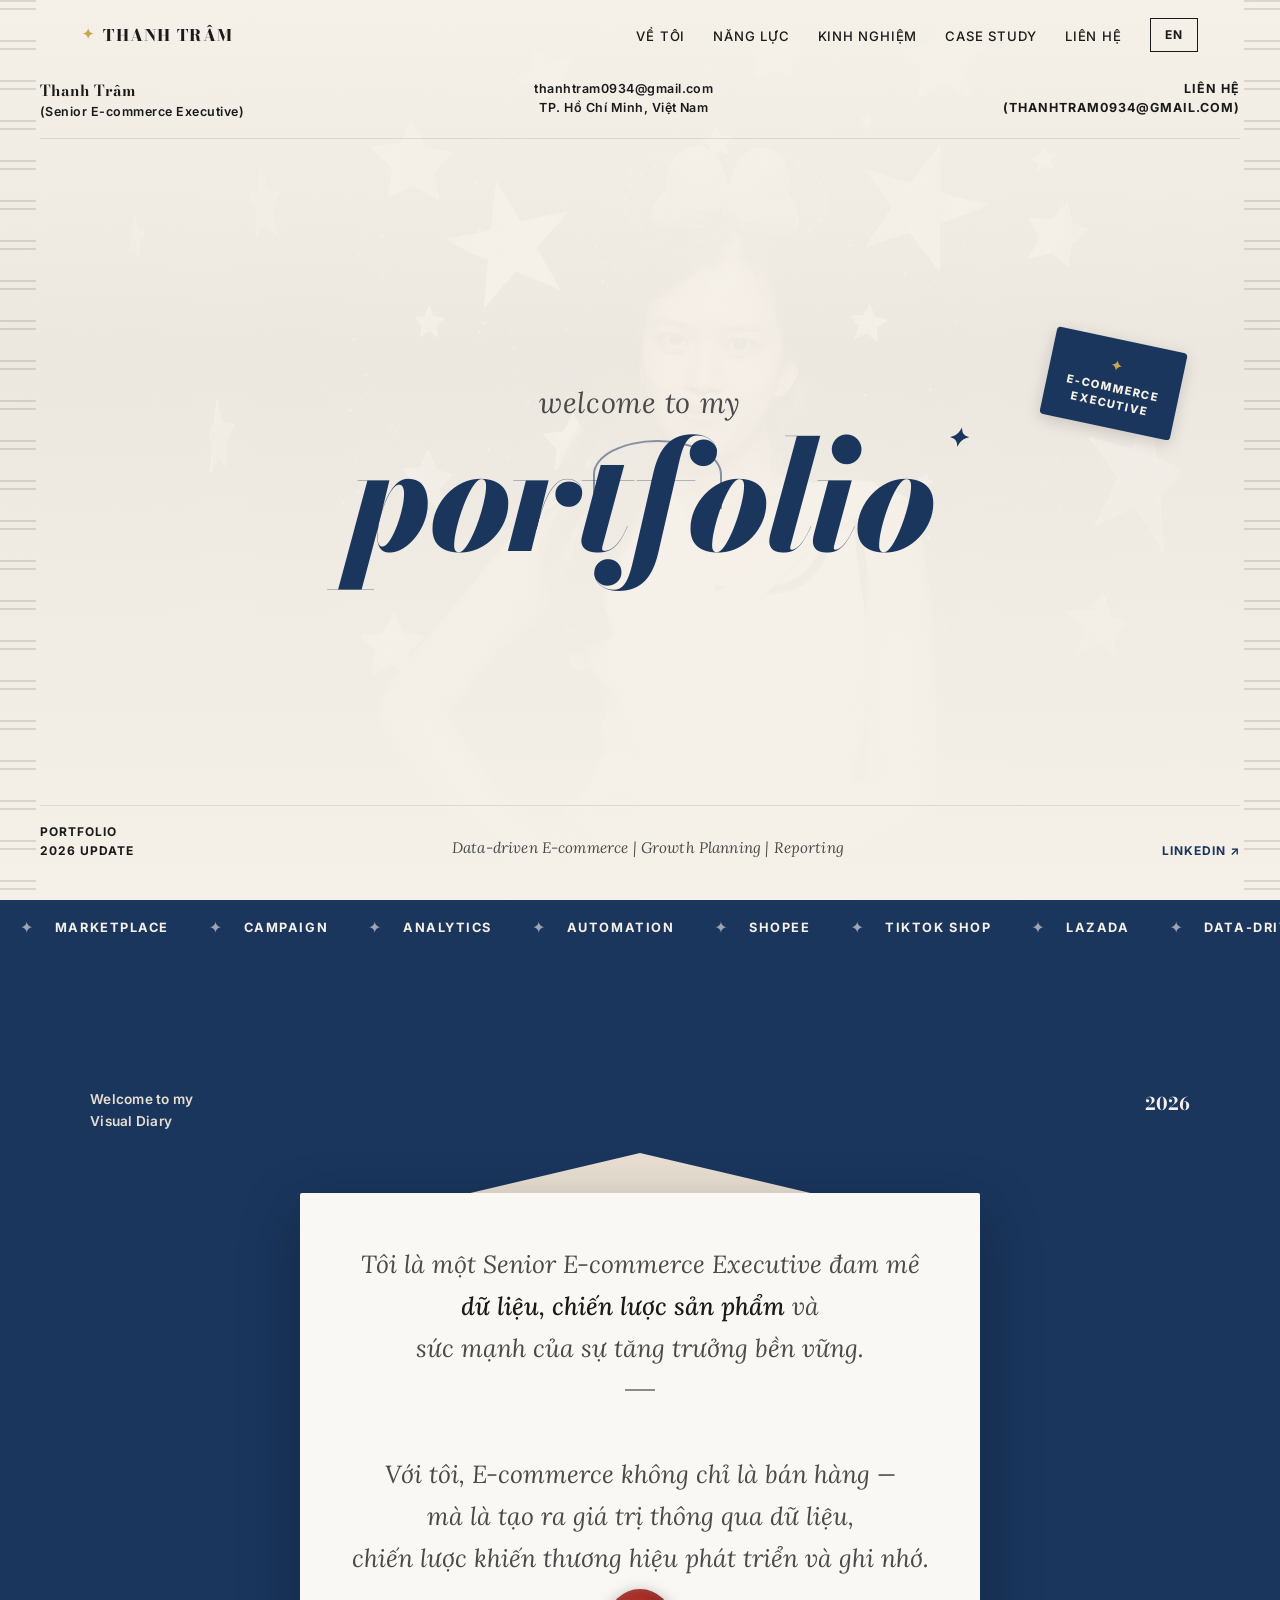
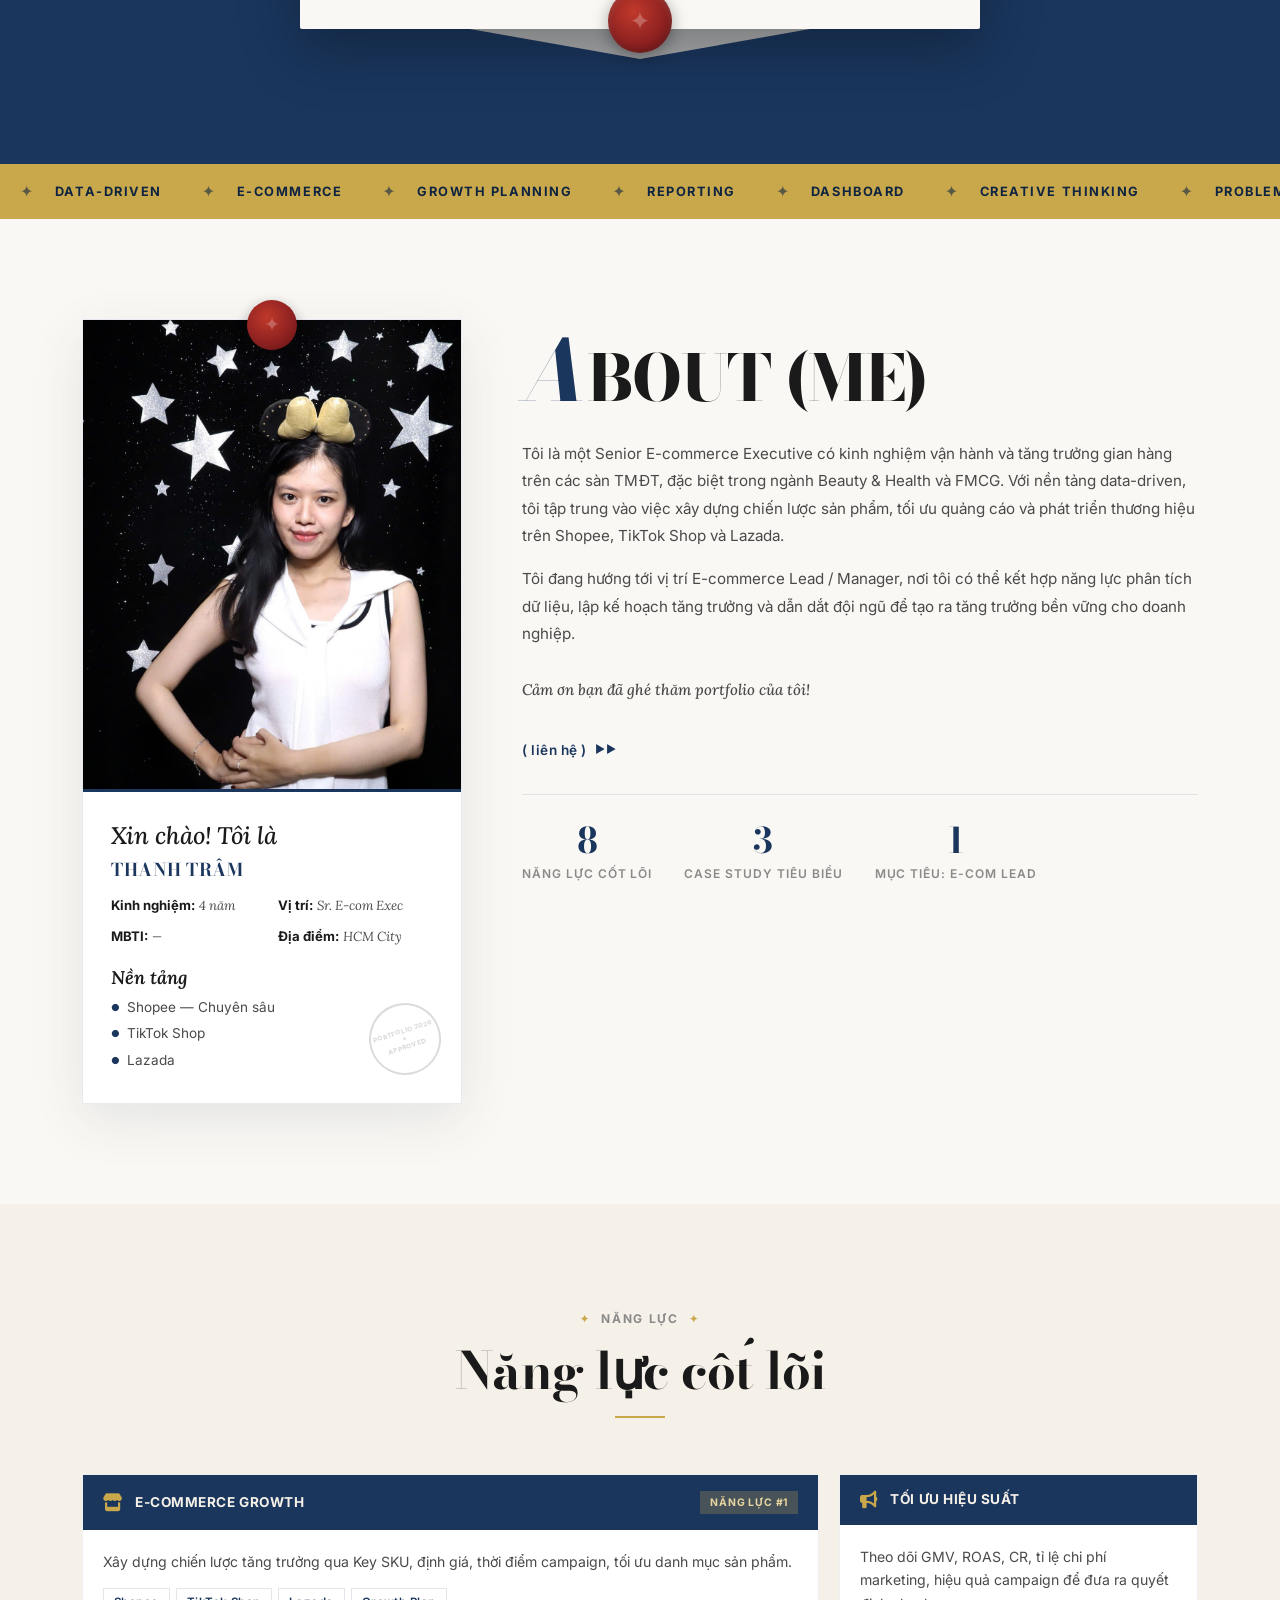
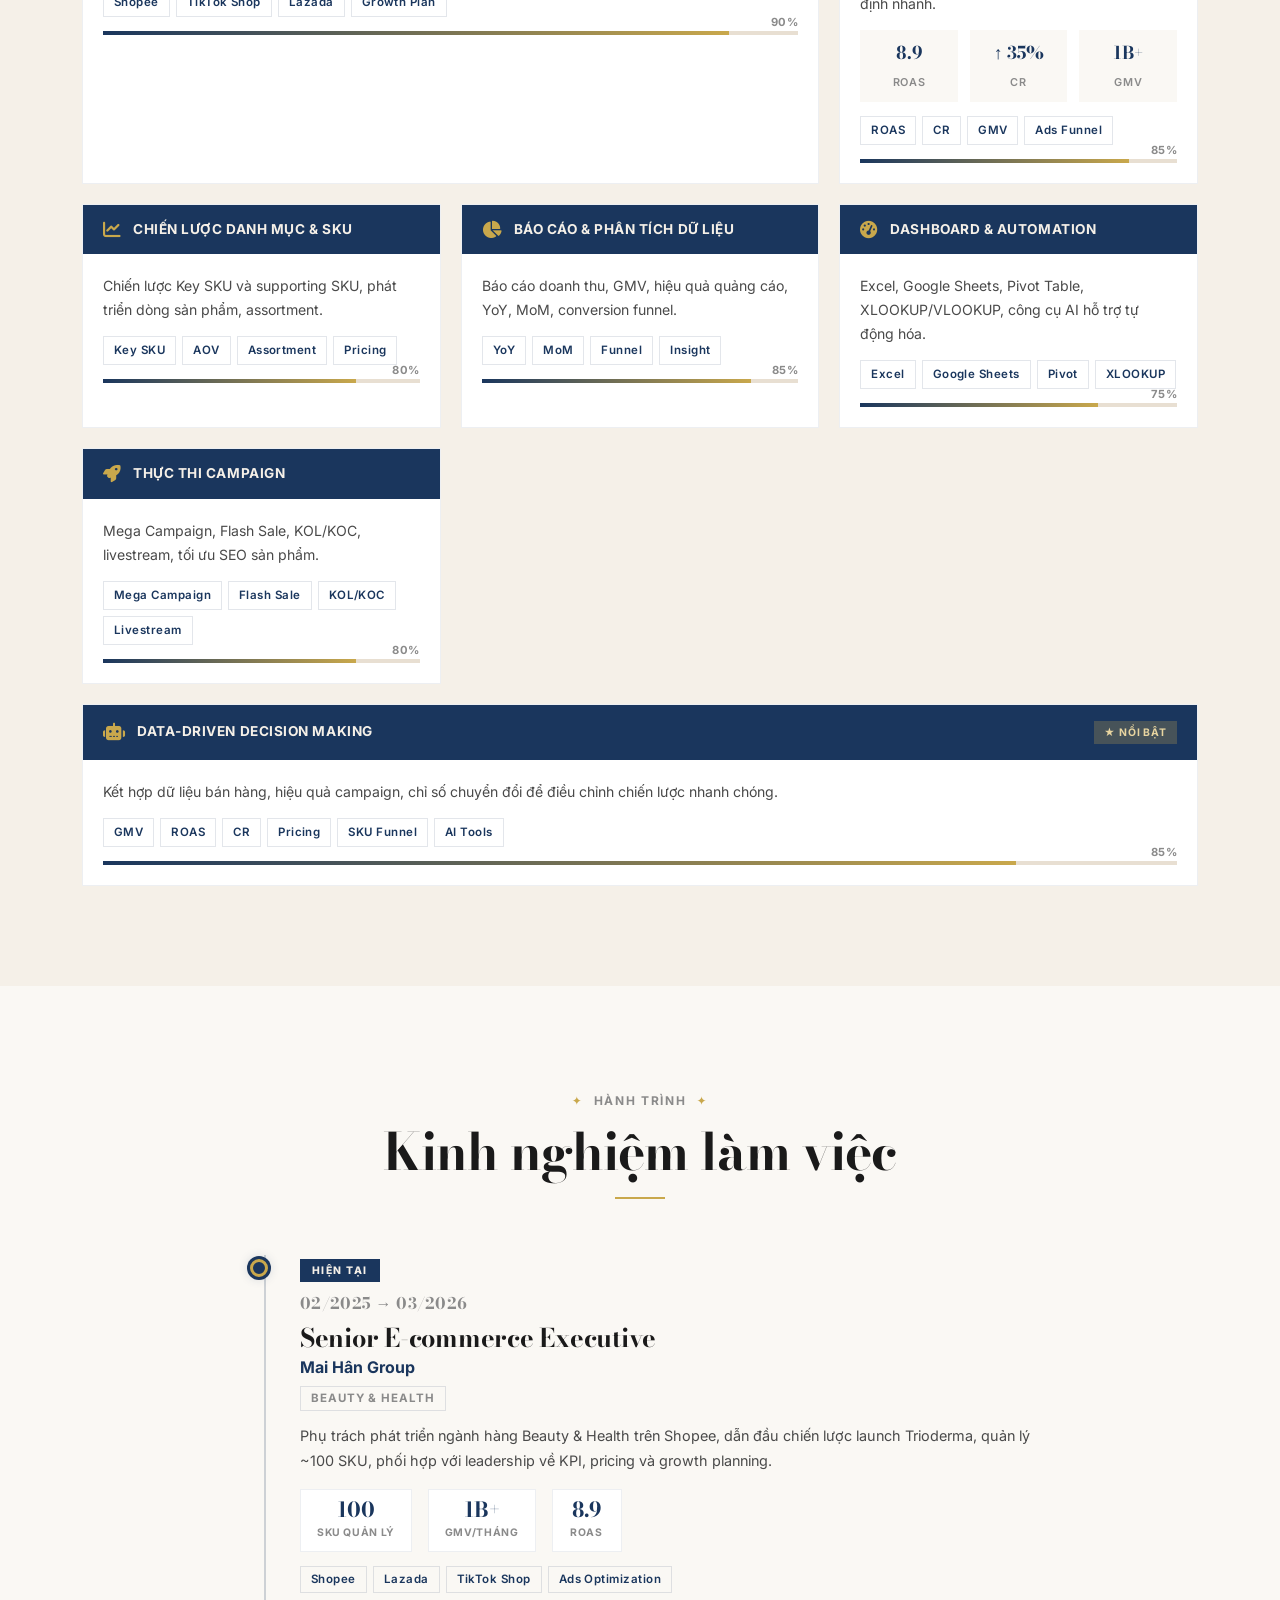
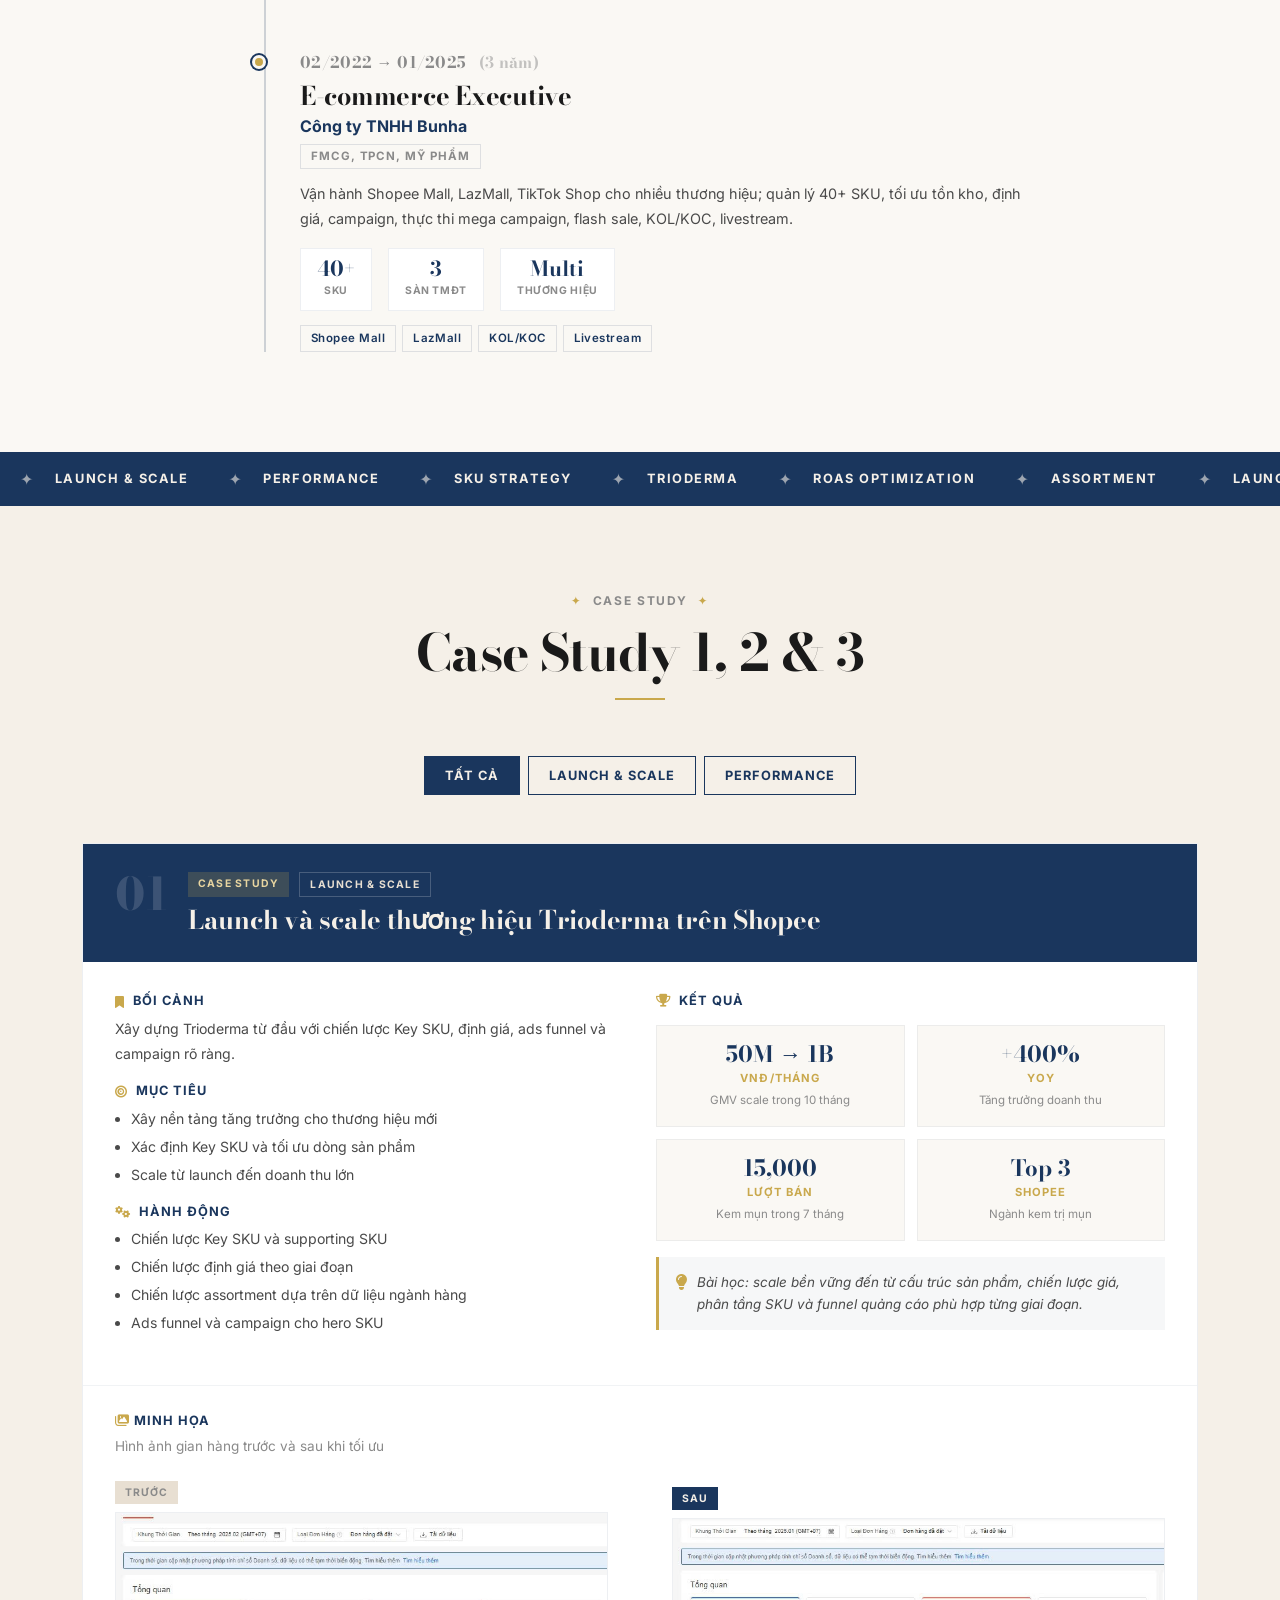
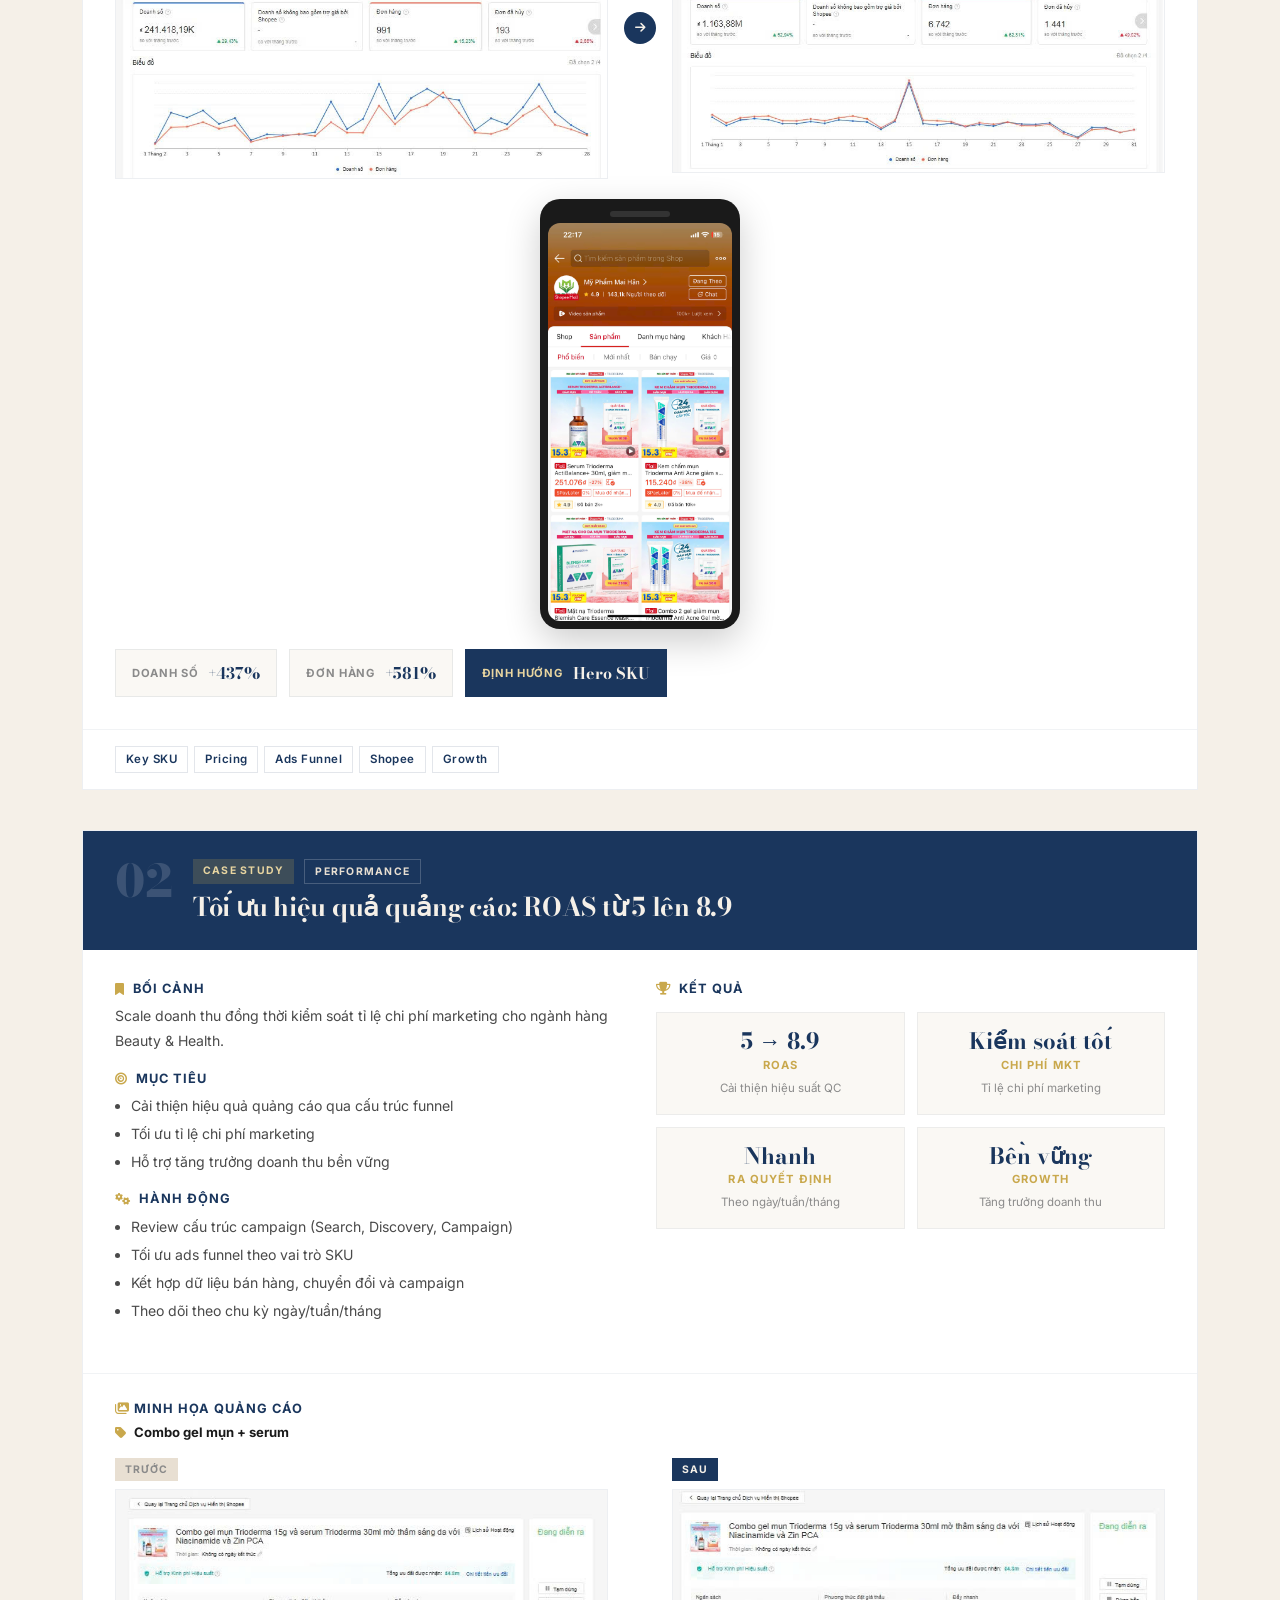
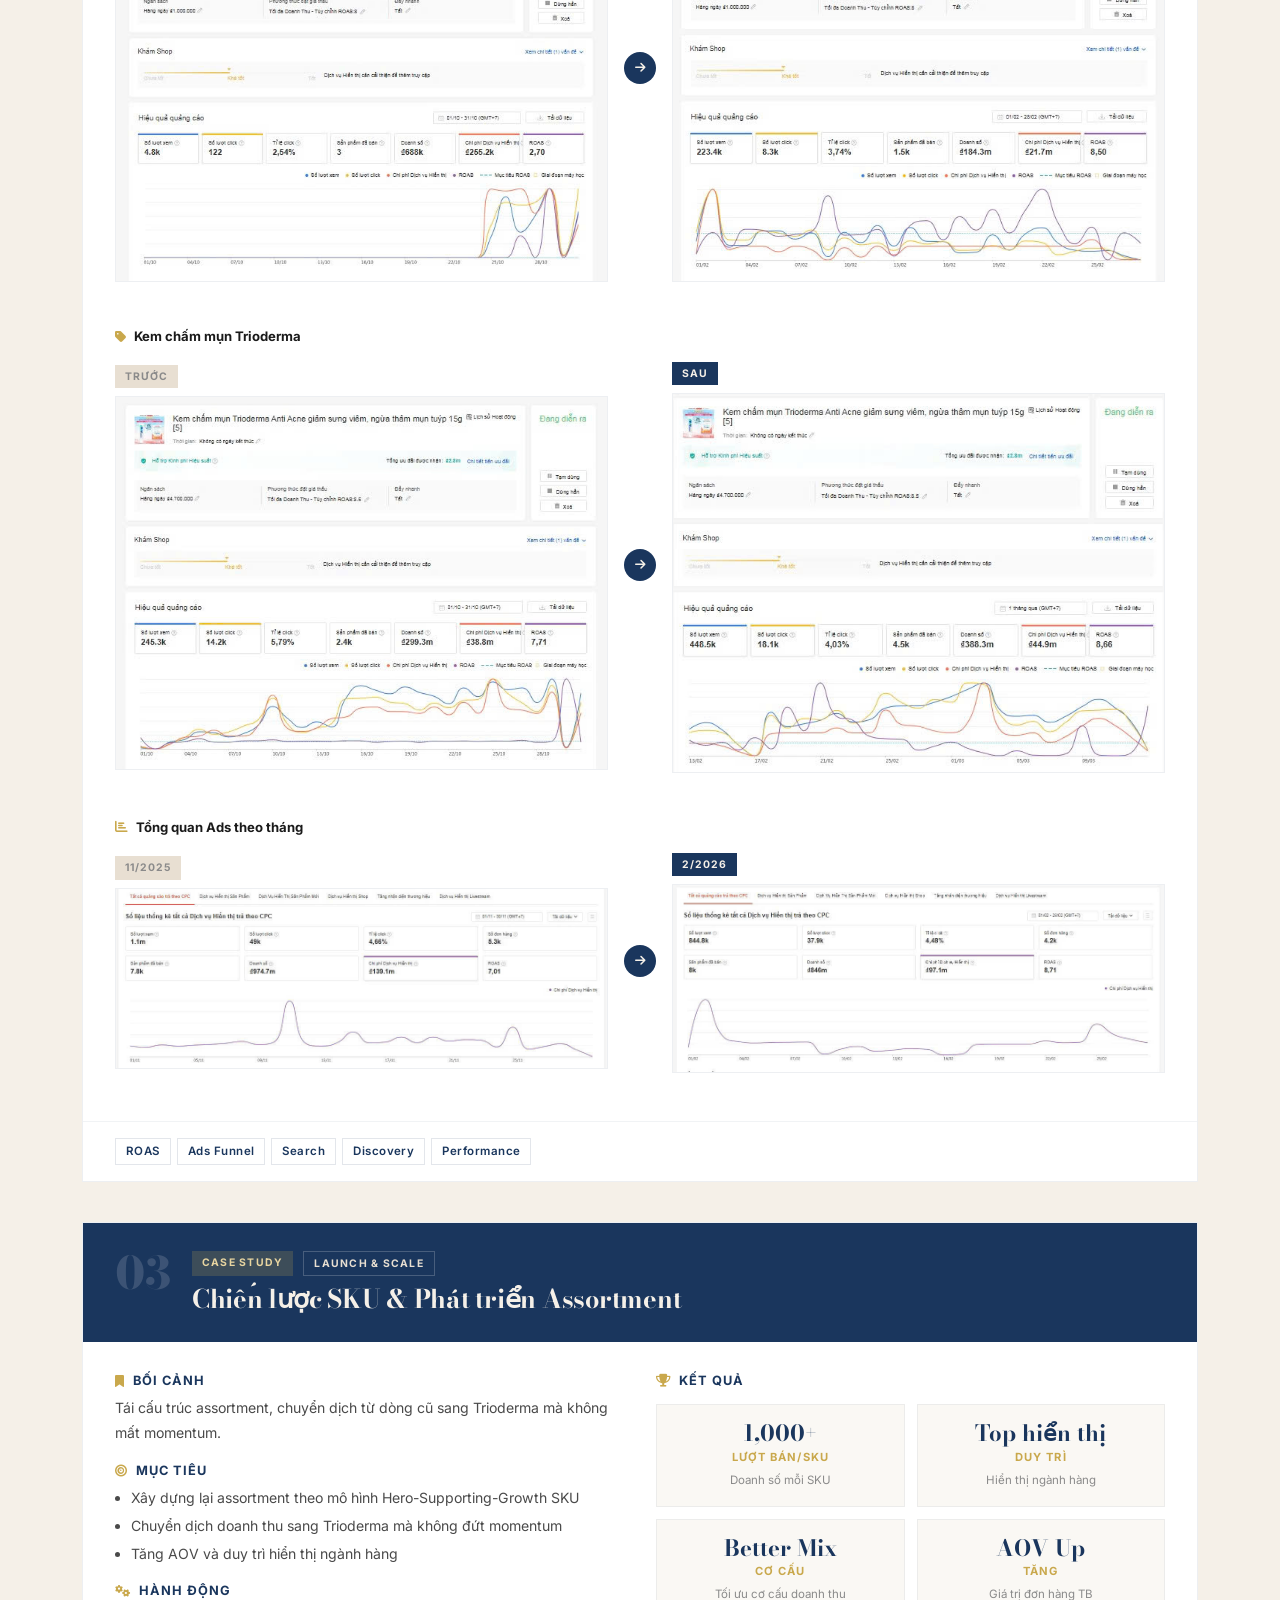
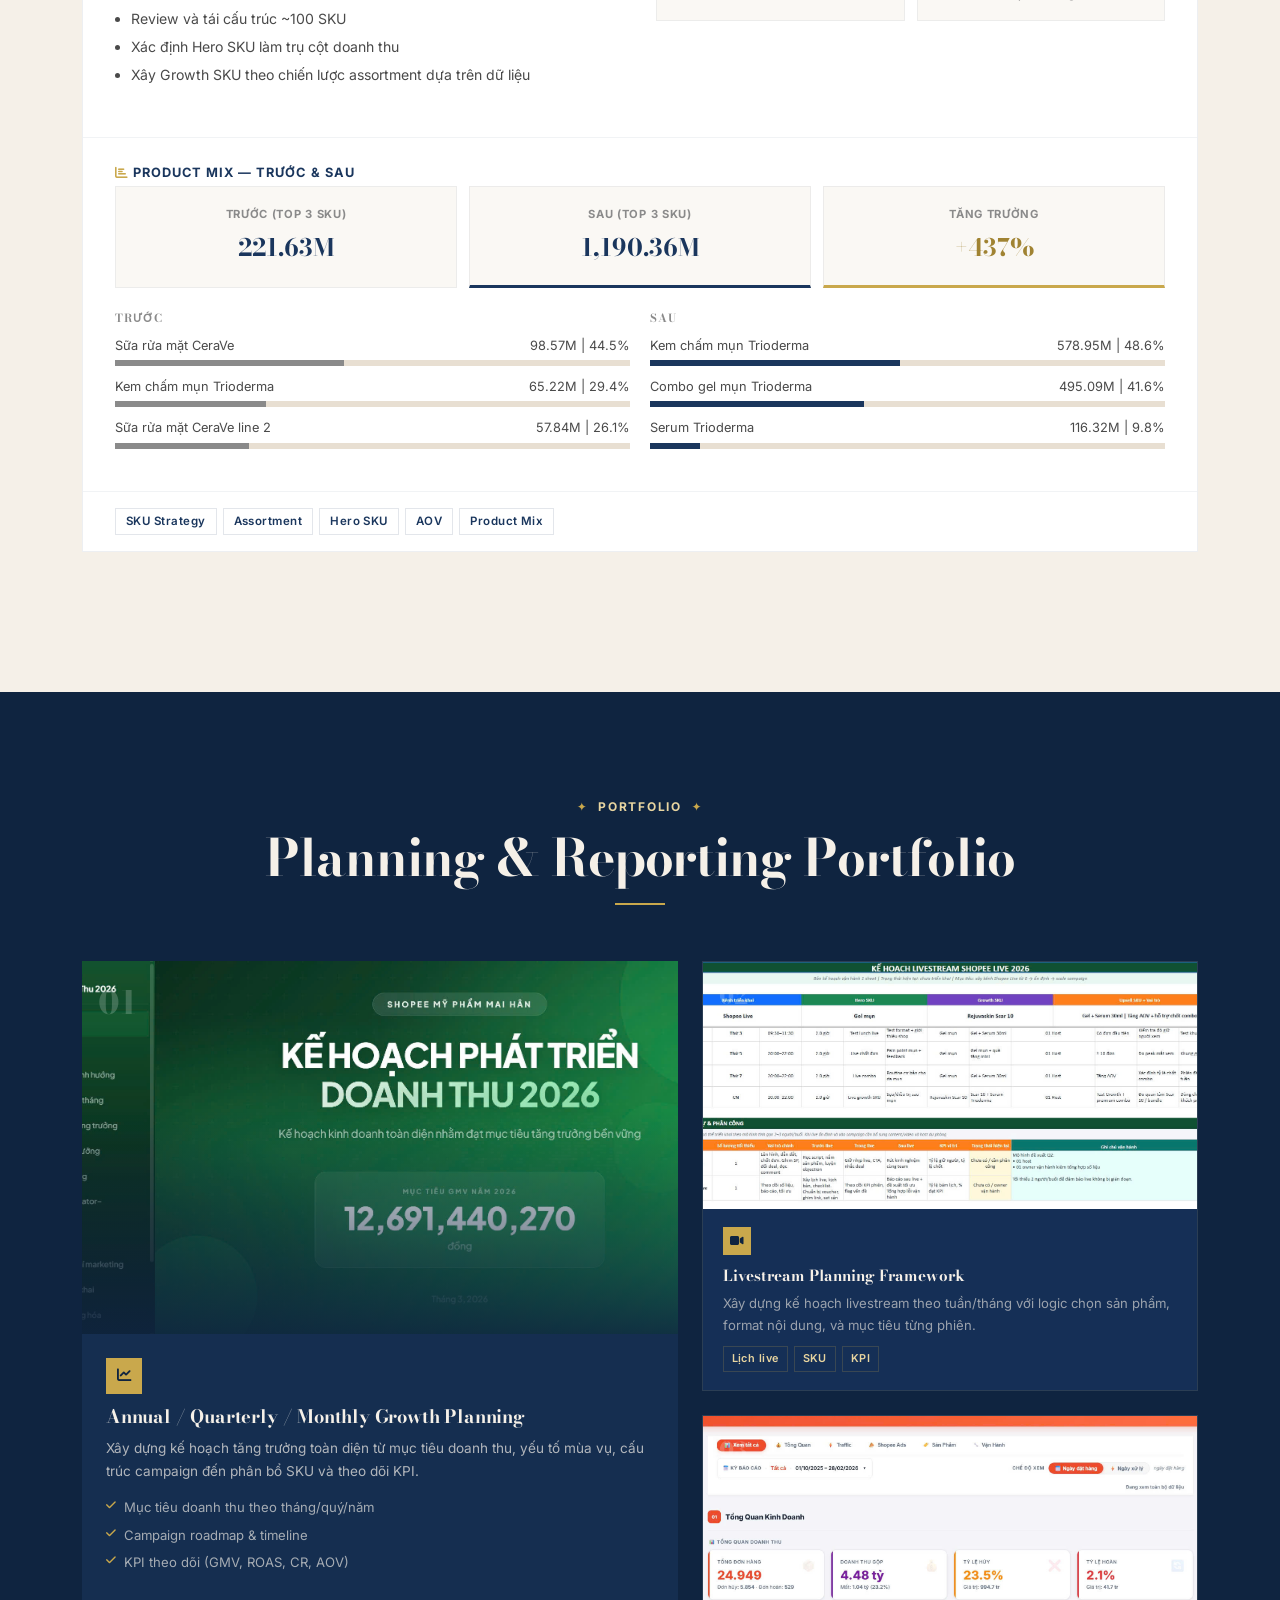
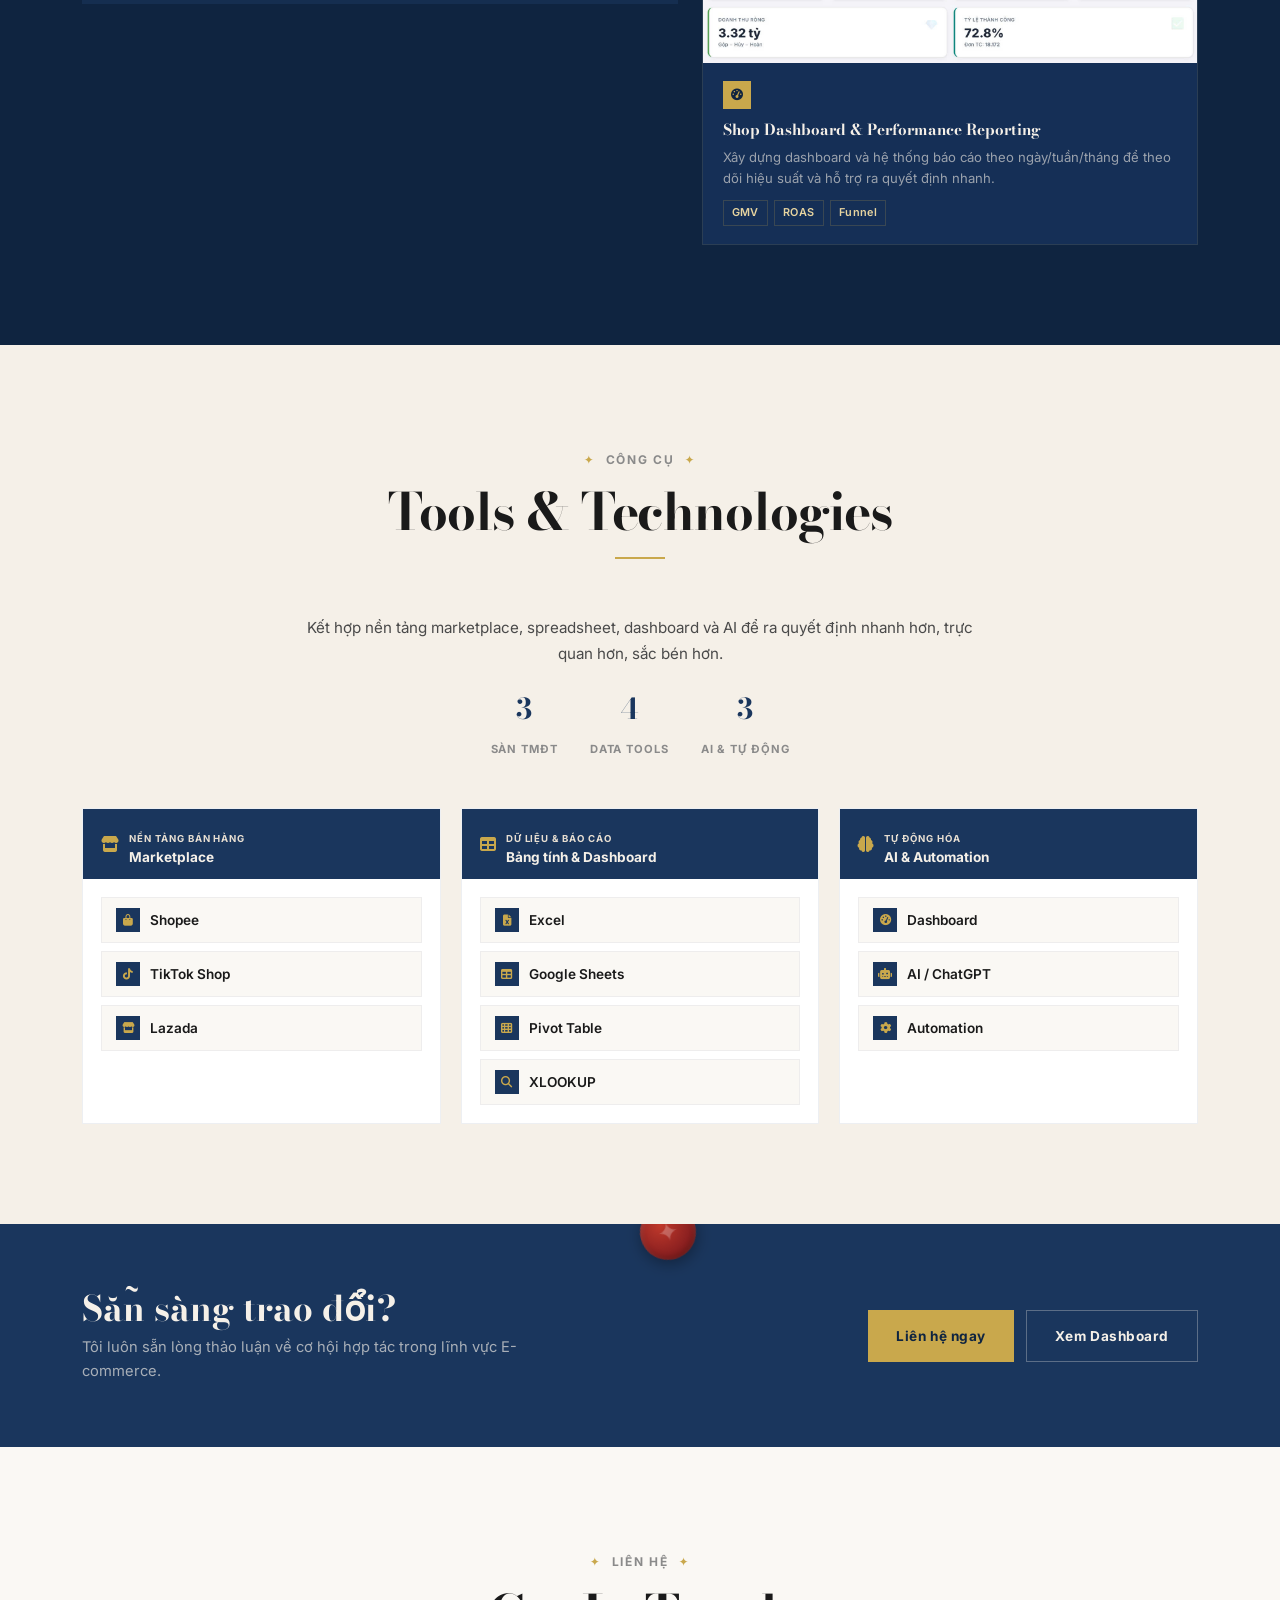
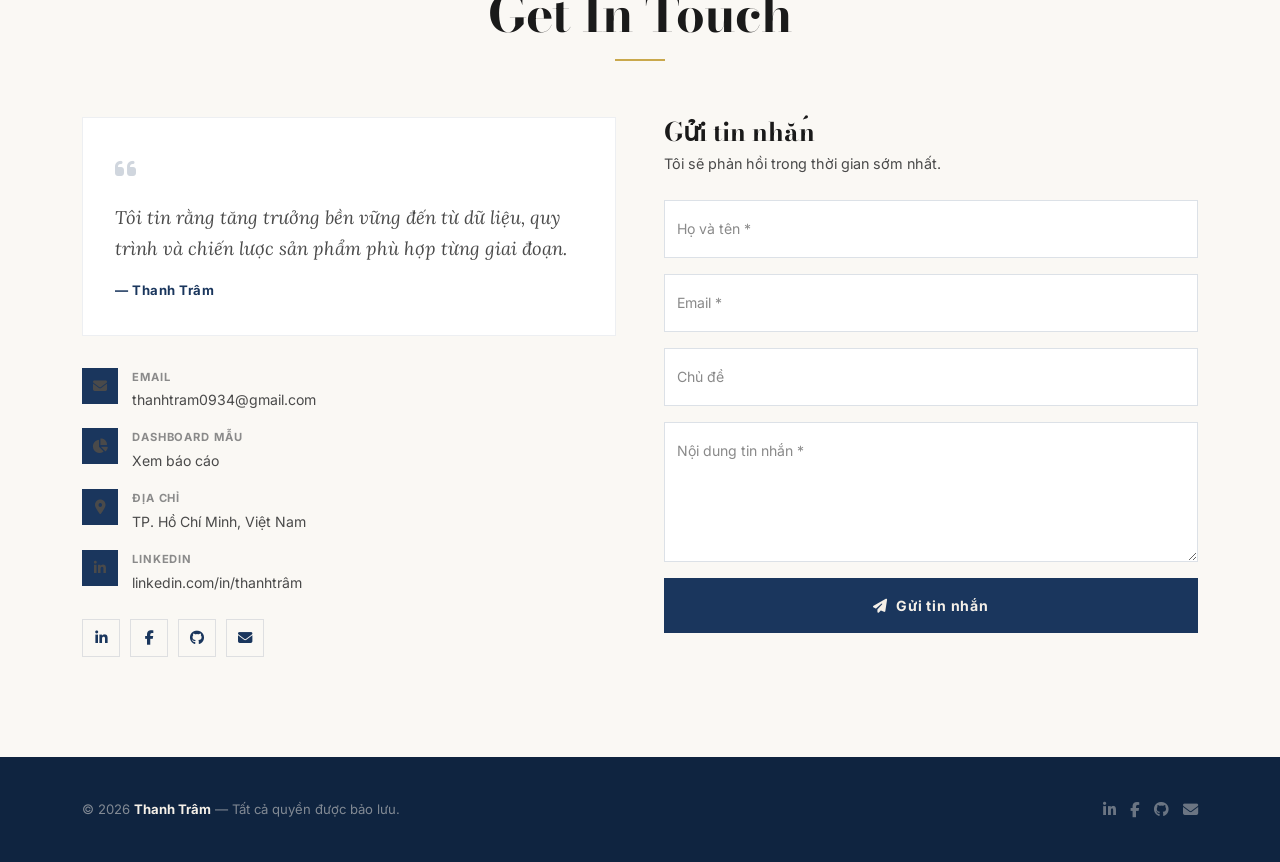
==== commit d3a3fae3: "Switch fonts: Bodoni Moda + Inter + Lora for editorial magazine feel" ====
--- a/index.html
+++ b/index.html
@@ -9,7 +9,7 @@
     <!-- Google Fonts — Editorial -->
     <link rel="preconnect" href="https://fonts.googleapis.com">
     <link rel="preconnect" href="https://fonts.gstatic.com" crossorigin>
-    <link href="https://fonts.googleapis.com/css2?family=Playfair+Display:ital,wght@0,400;0,700;0,800;1,400;1,700;1,800&family=DM+Sans:wght@400;500;600;700;800&family=Cormorant+Garamond:ital,wght@0,400;0,500;0,600;1,400;1,500;1,600&display=swap" rel="stylesheet">
+    <link href="https://fonts.googleapis.com/css2?family=Bodoni+Moda:ital,opsz,wght@0,6..96,400;0,6..96,700;0,6..96,800;0,6..96,900;1,6..96,400;1,6..96,700;1,6..96,800;1,6..96,900&family=Inter:wght@300;400;500;600;700;800&family=Lora:ital,wght@0,400;0,500;0,600;0,700;1,400;1,500;1,600;1,700&display=swap" rel="stylesheet">
 
     <!-- Bootstrap 5.3 CSS -->
     <link href="https://cdn.jsdelivr.net/npm/bootstrap@5.3.3/dist/css/bootstrap.min.css" rel="stylesheet">
--- a/css/style.css
+++ b/css/style.css
@@ -21,9 +21,9 @@
   --white: #ffffff;
   --seal: #8b2020;
 
-  --font-display: 'Playfair Display', Georgia, serif;
-  --font-body: 'DM Sans', 'Segoe UI', sans-serif;
-  --font-accent: 'Cormorant Garamond', Georgia, serif;
+  --font-display: 'Bodoni Moda', 'Didot', 'Bodoni MT', Georgia, serif;
+  --font-body: 'Inter', 'Segoe UI', system-ui, sans-serif;
+  --font-accent: 'Lora', 'Georgia', serif;
 
   --ease: cubic-bezier(0.4, 0, 0.2, 1);
   --ease-out: cubic-bezier(0, 0, 0.2, 1);
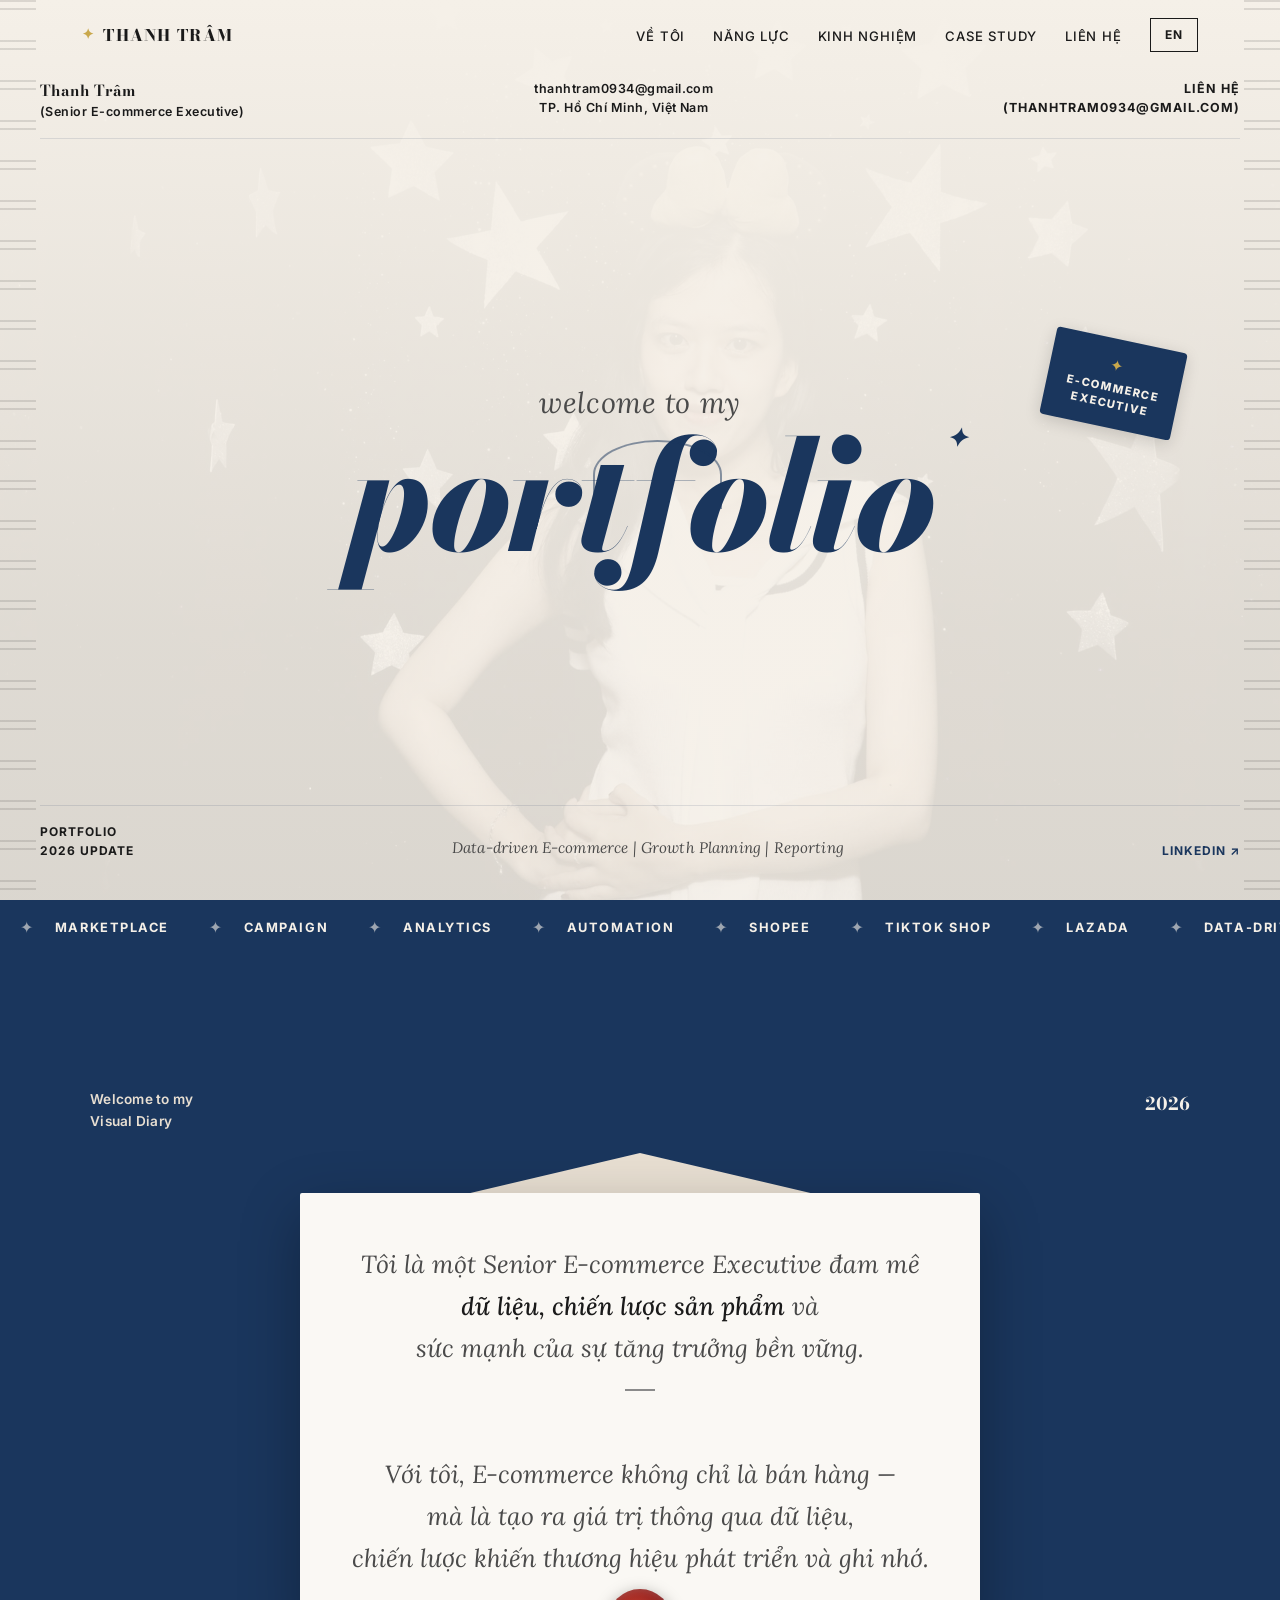
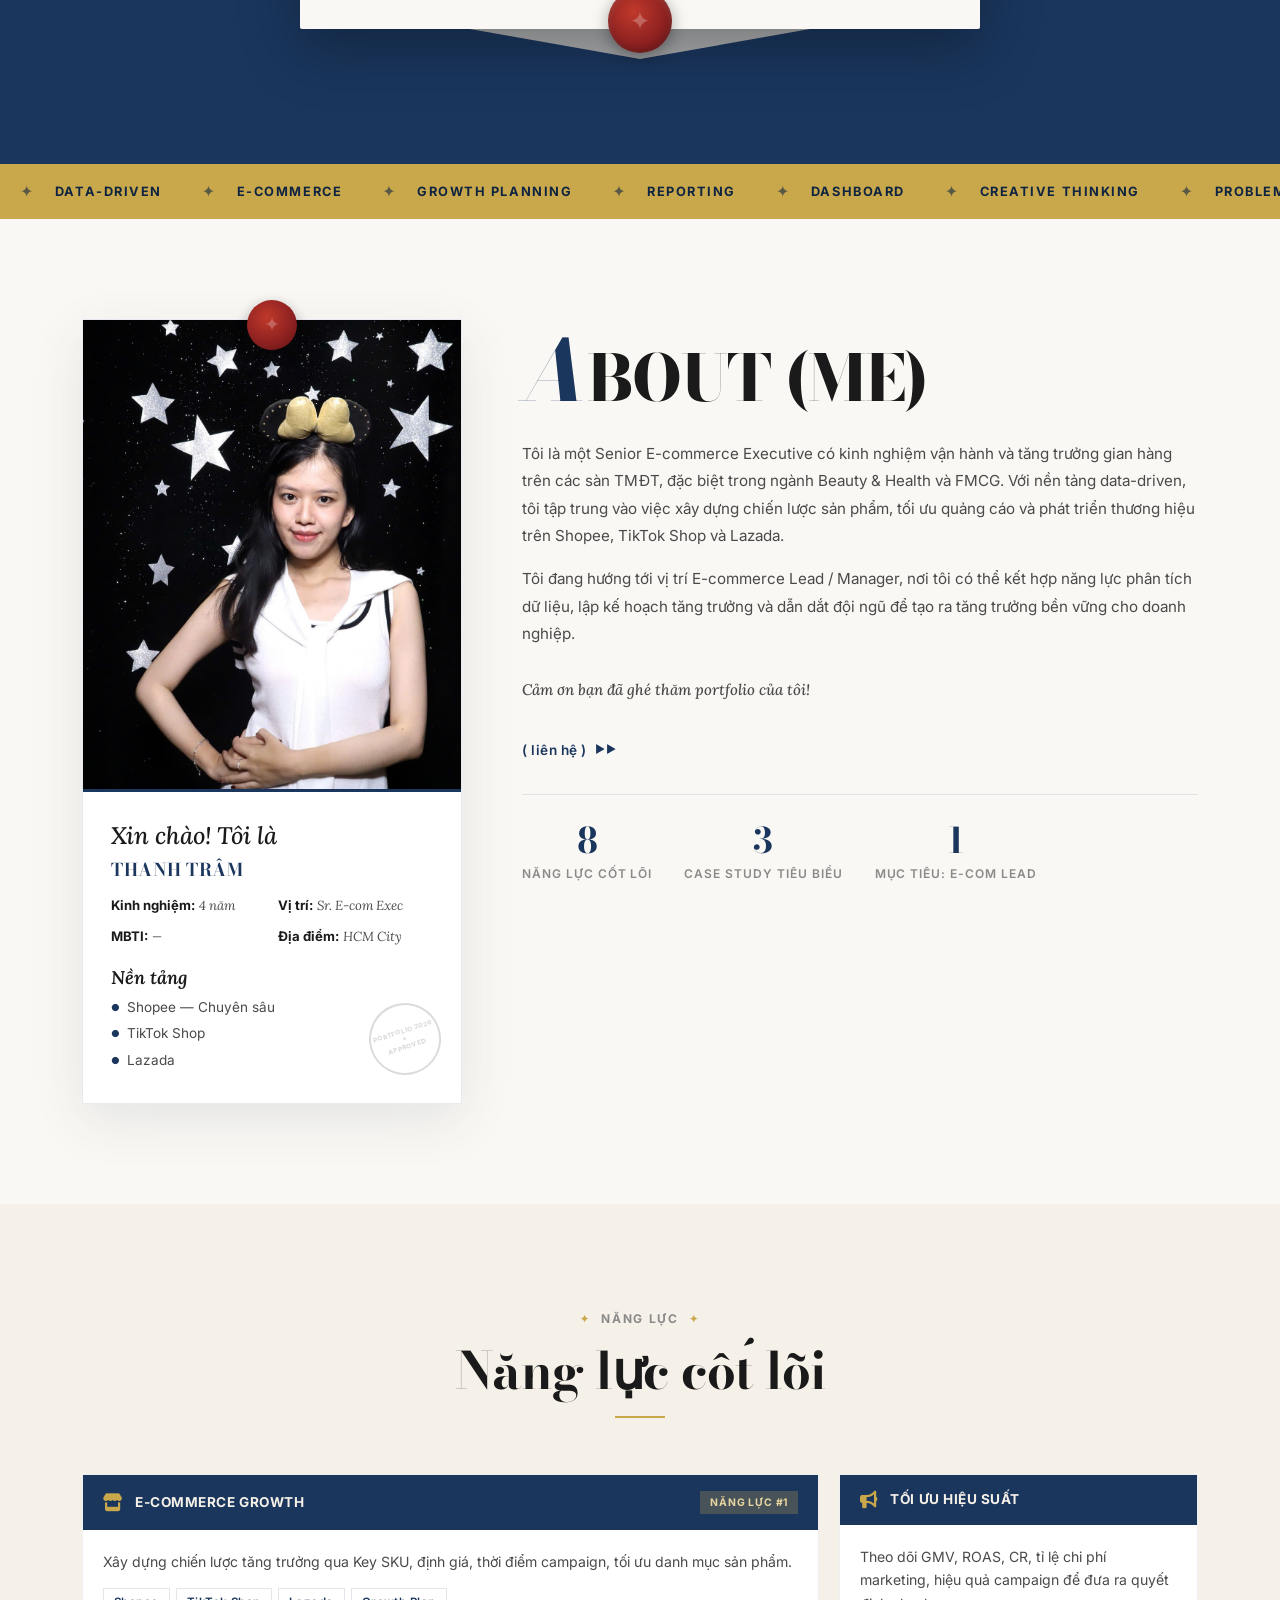
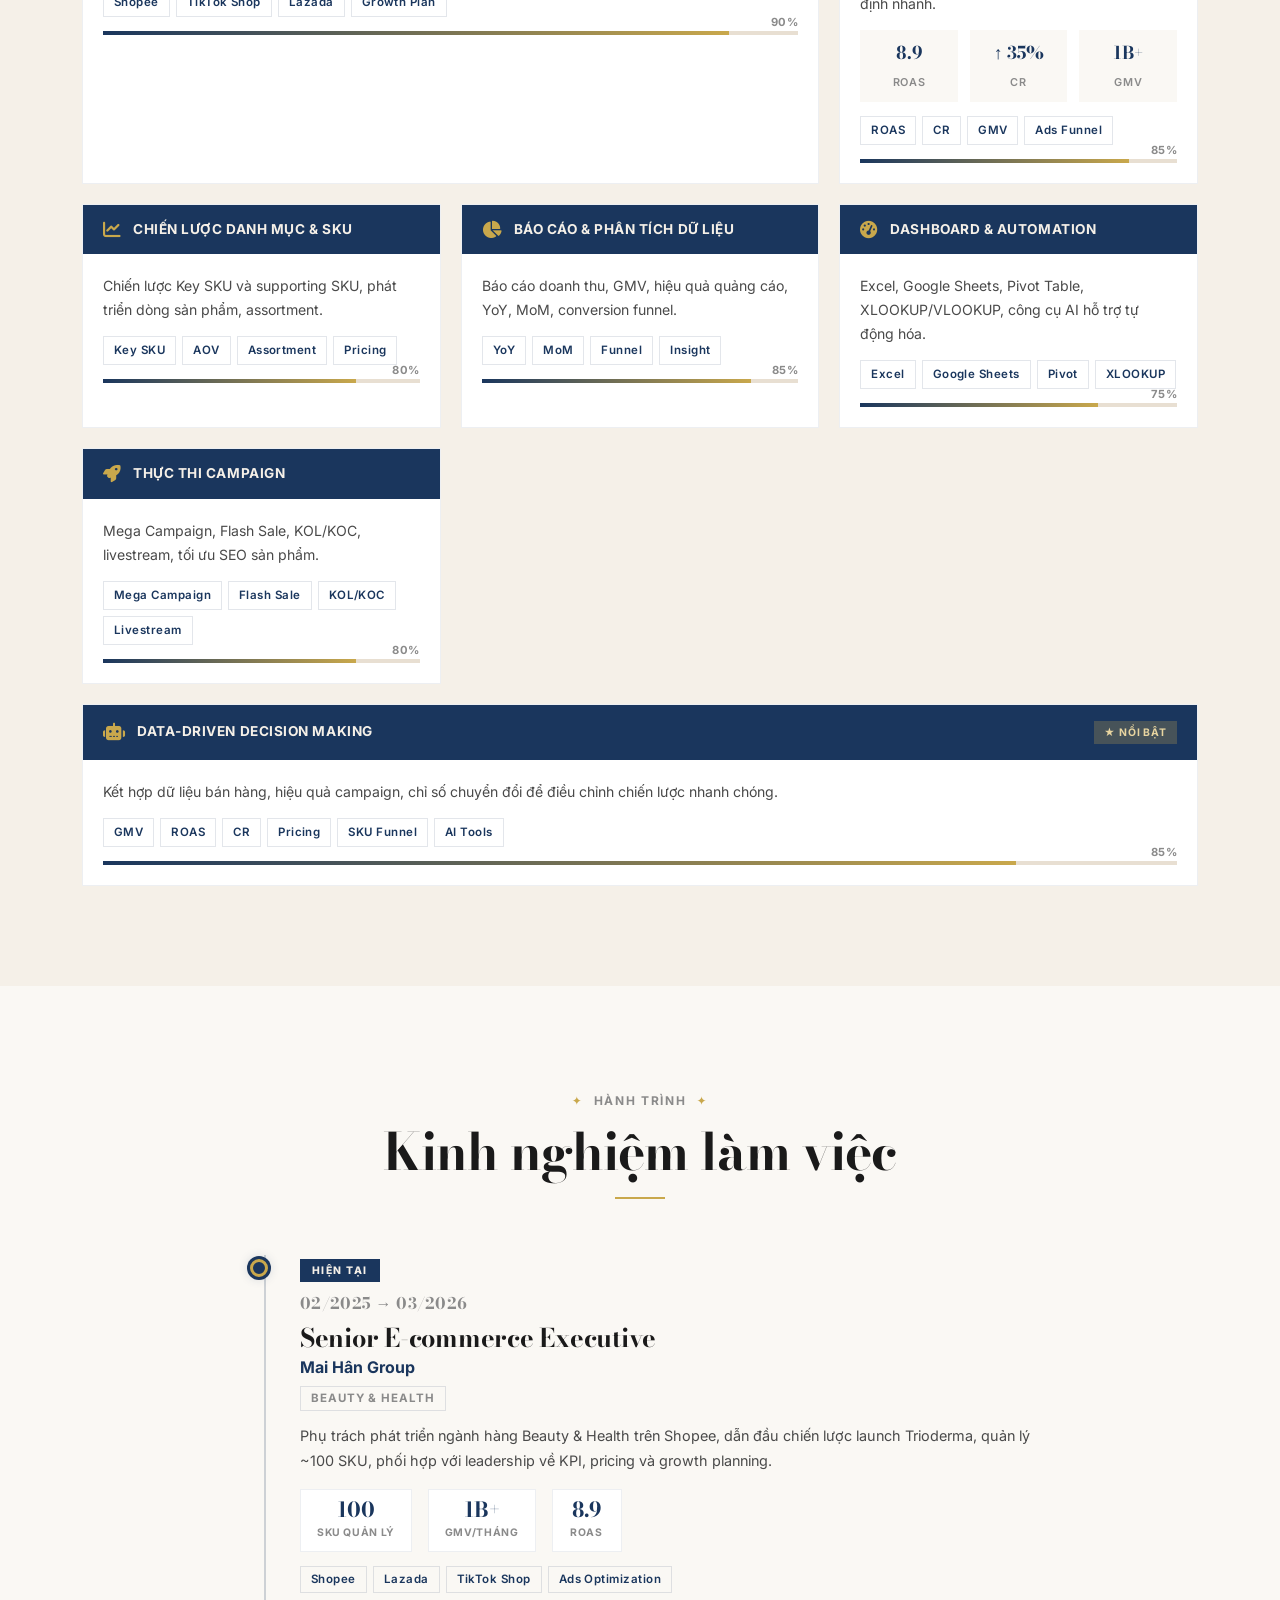
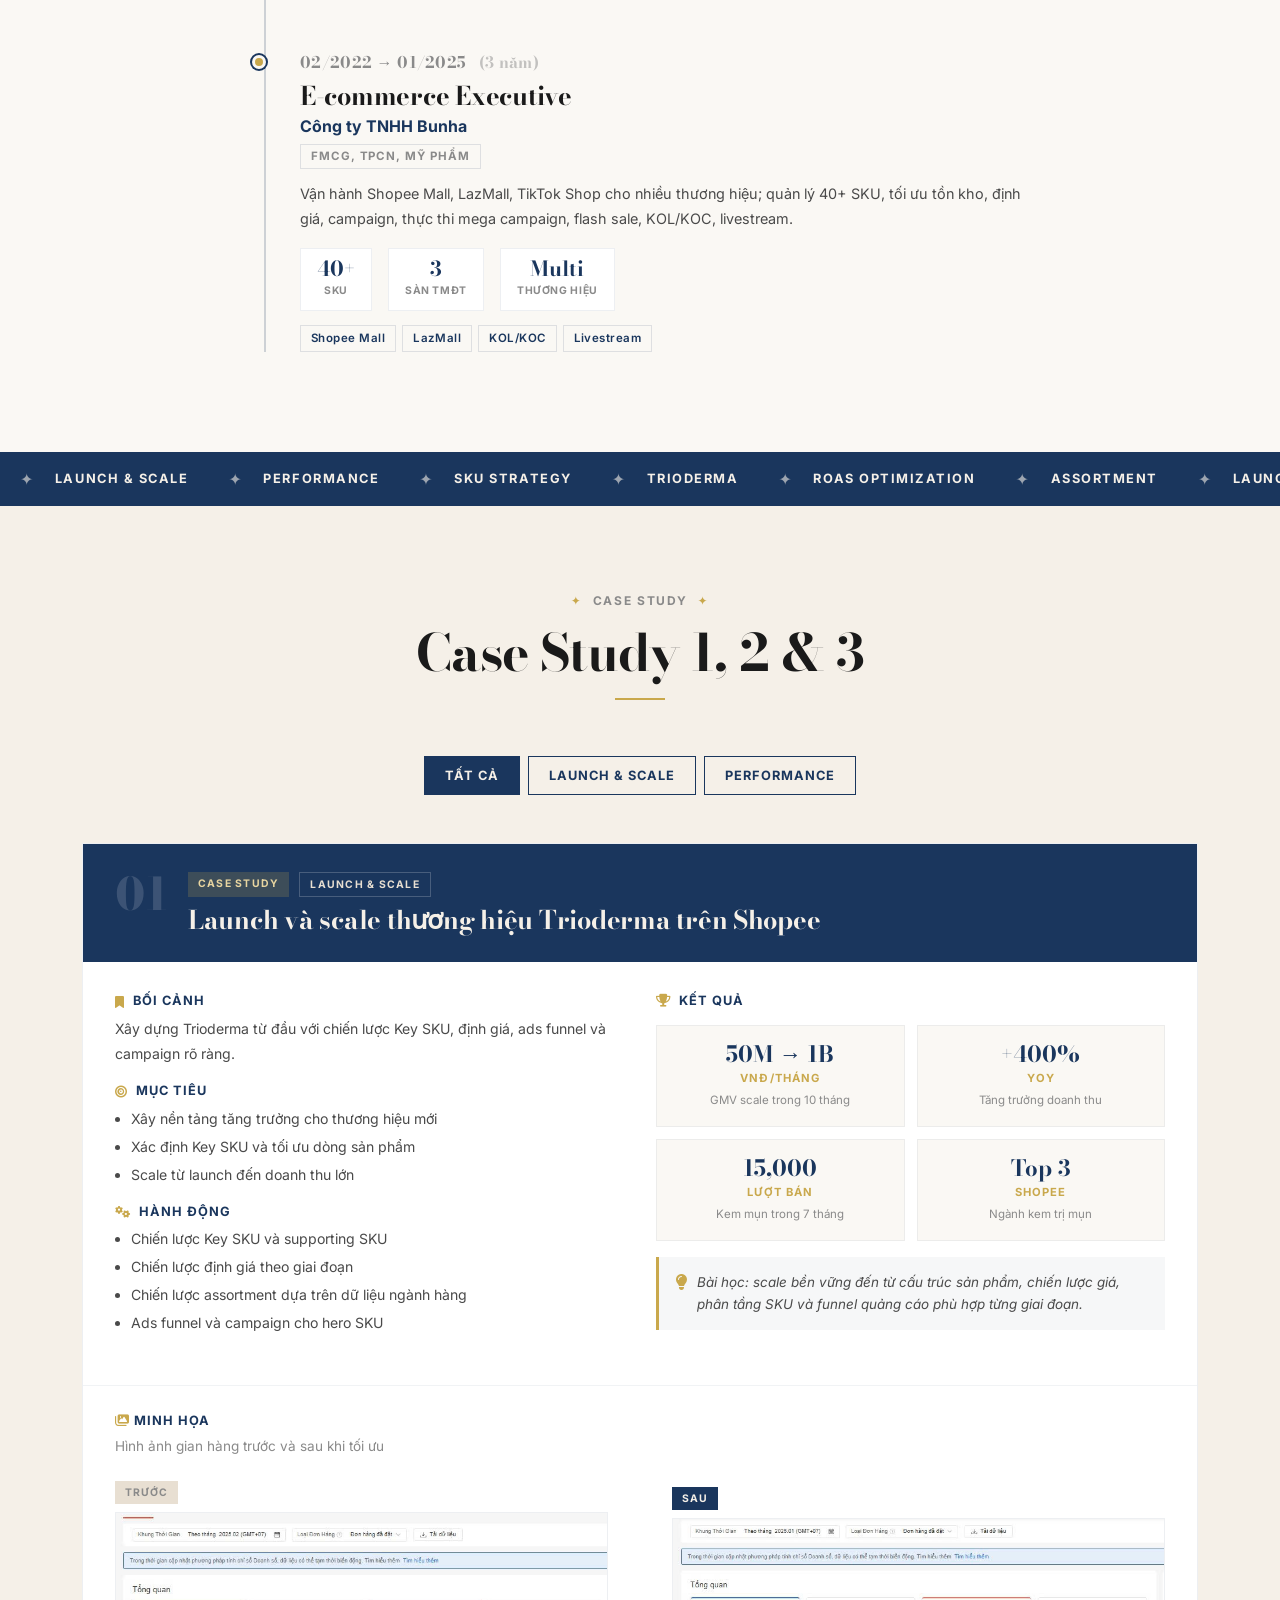
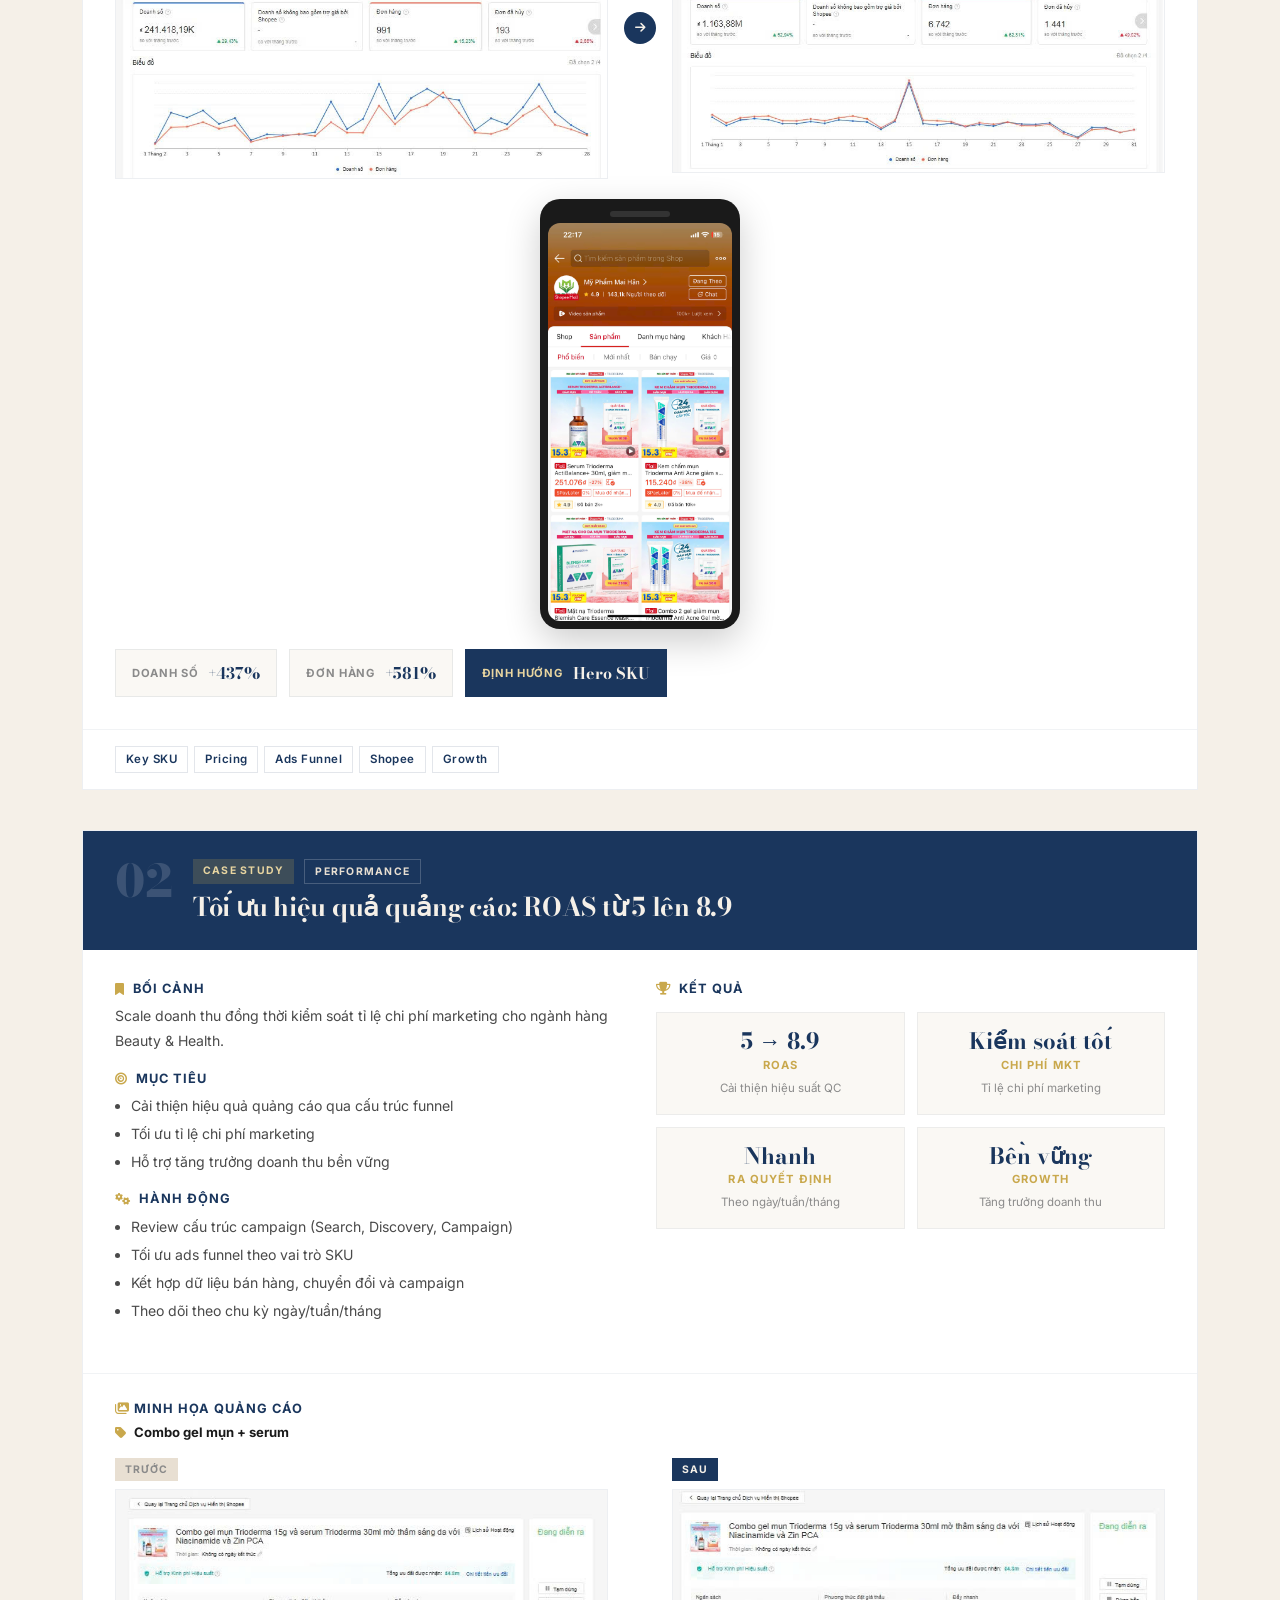
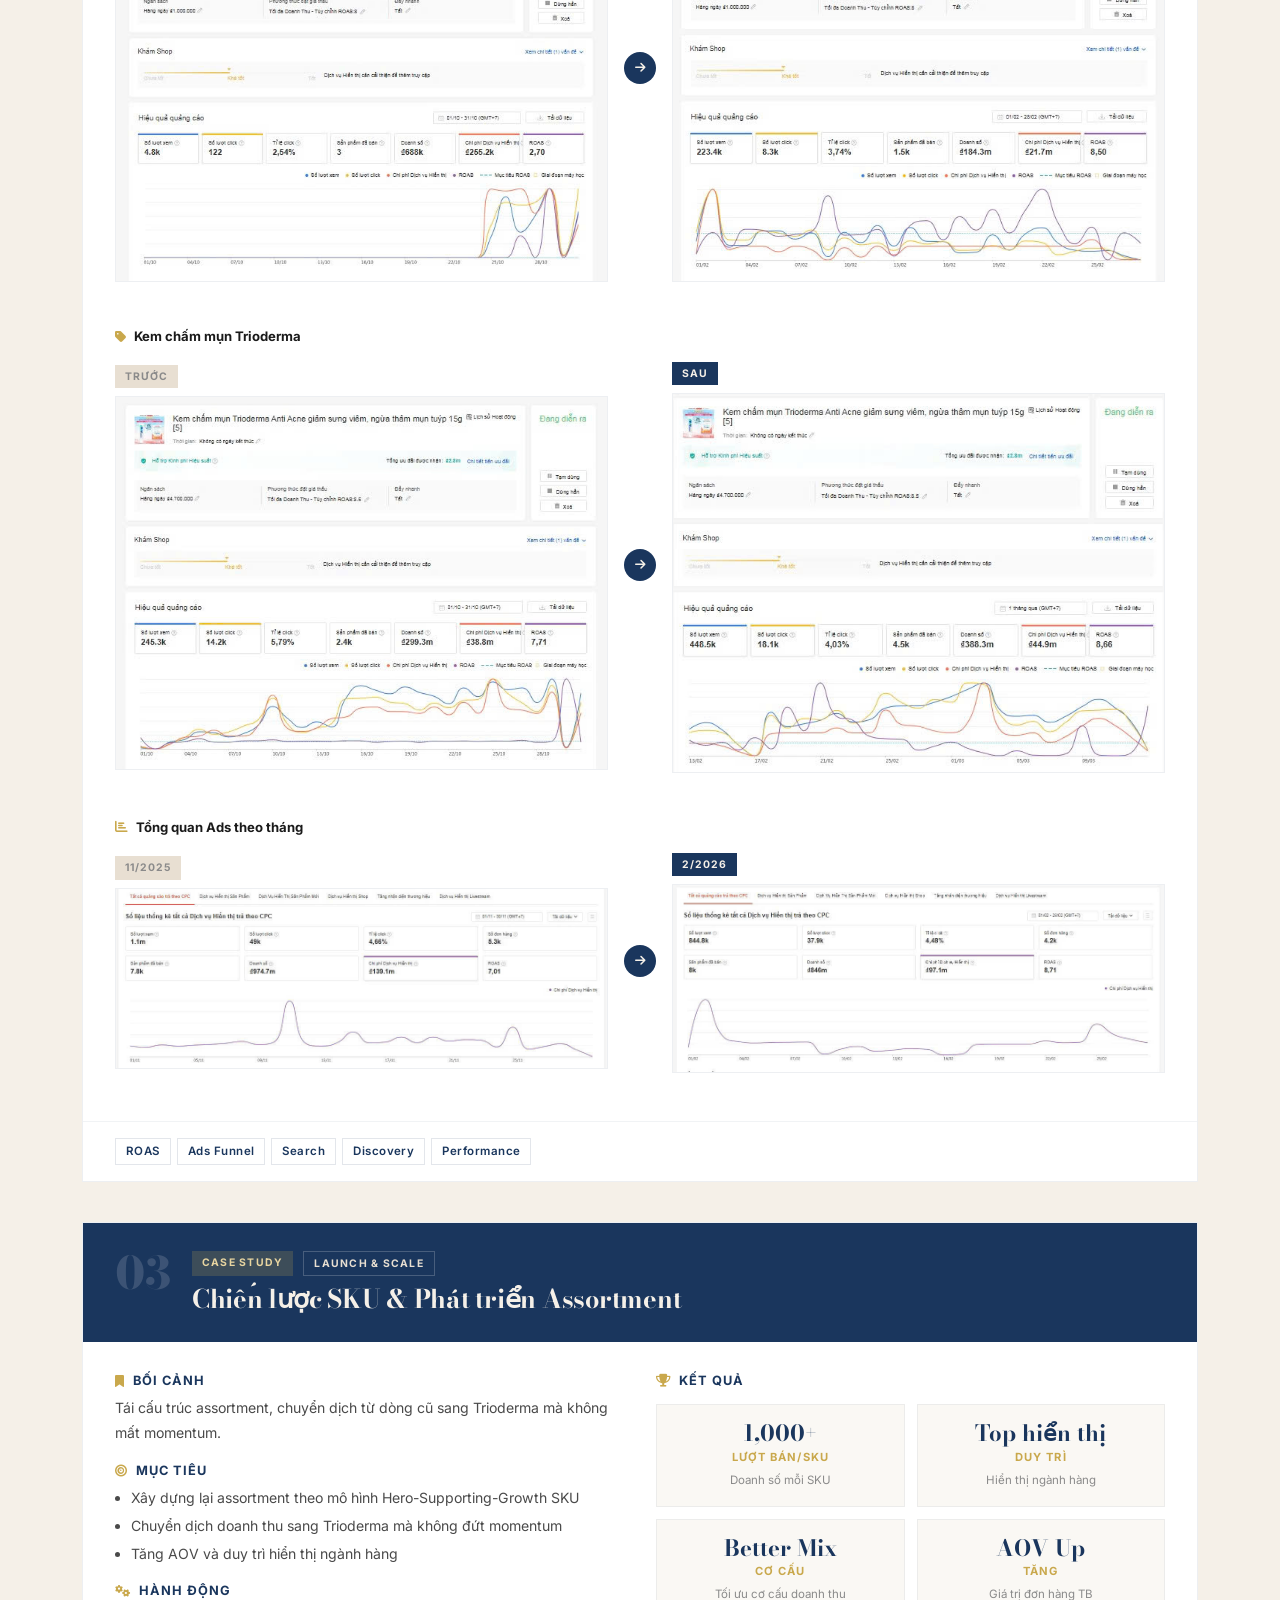
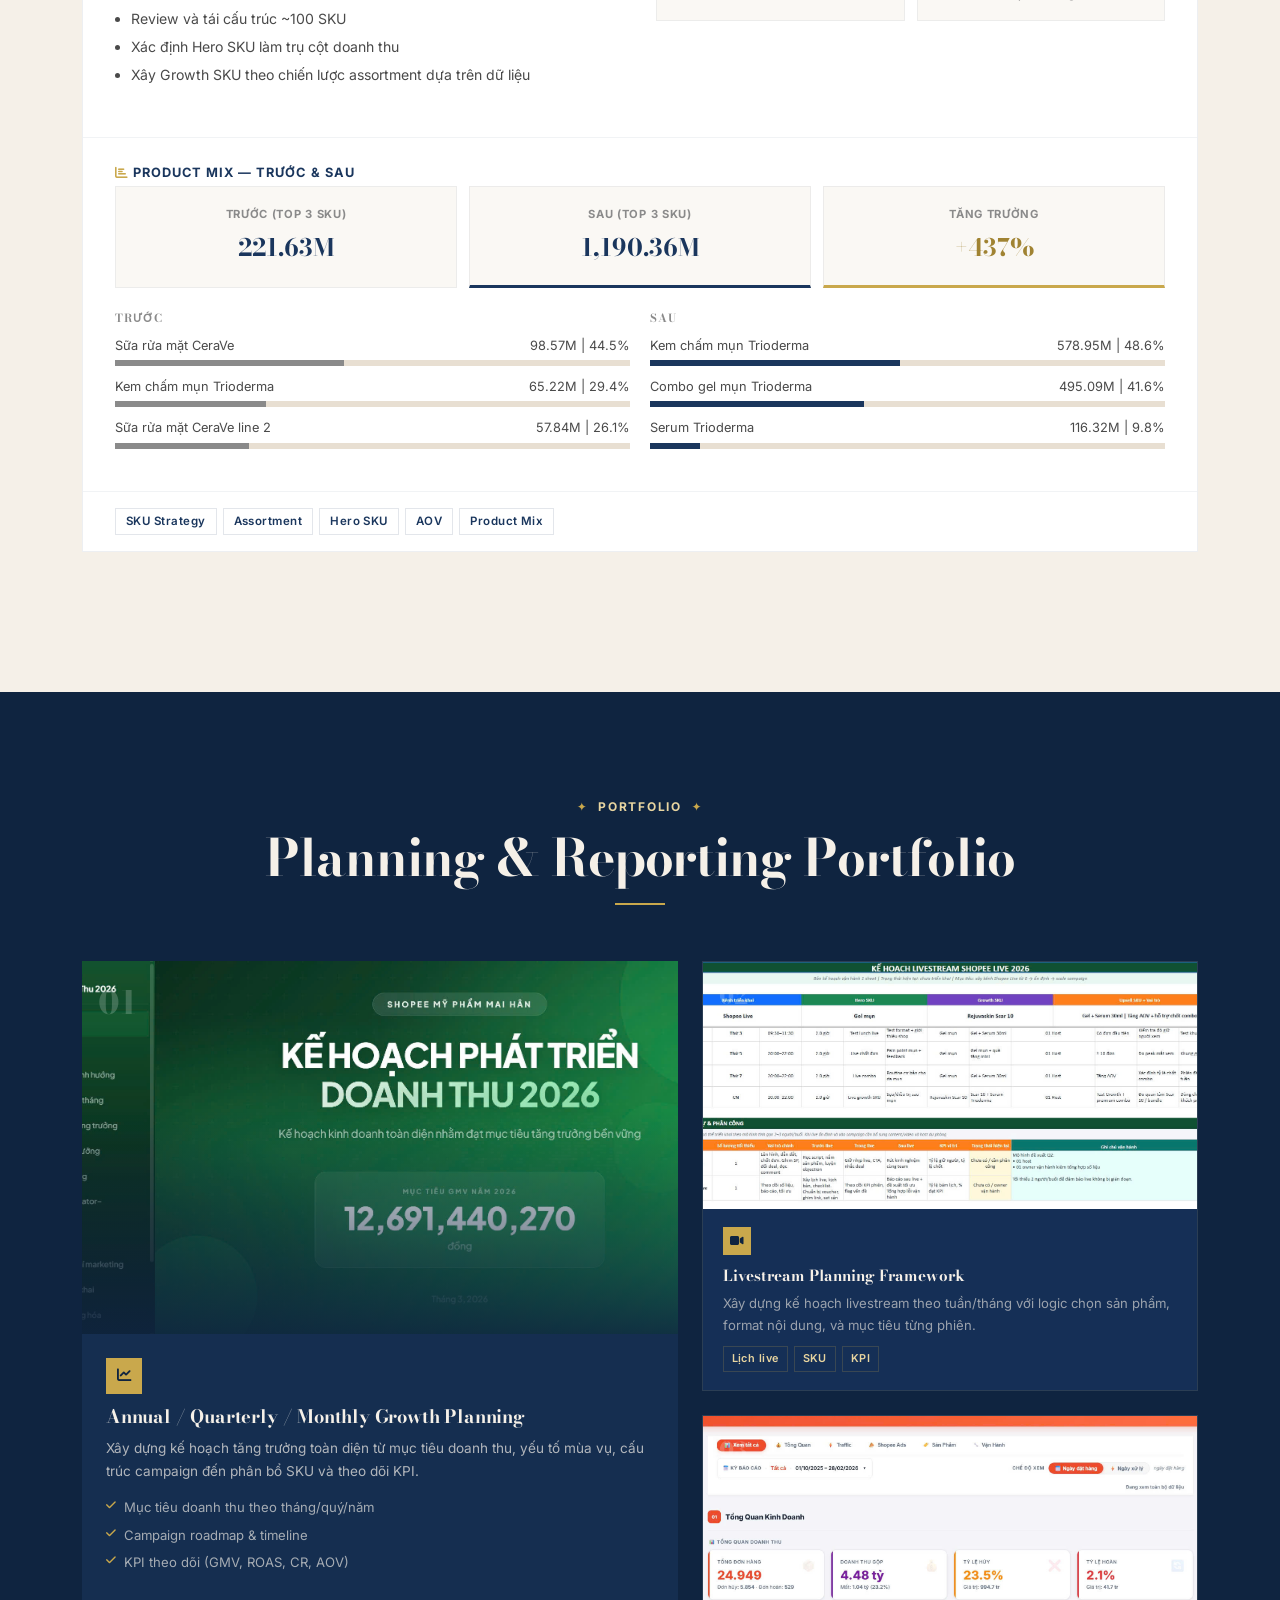
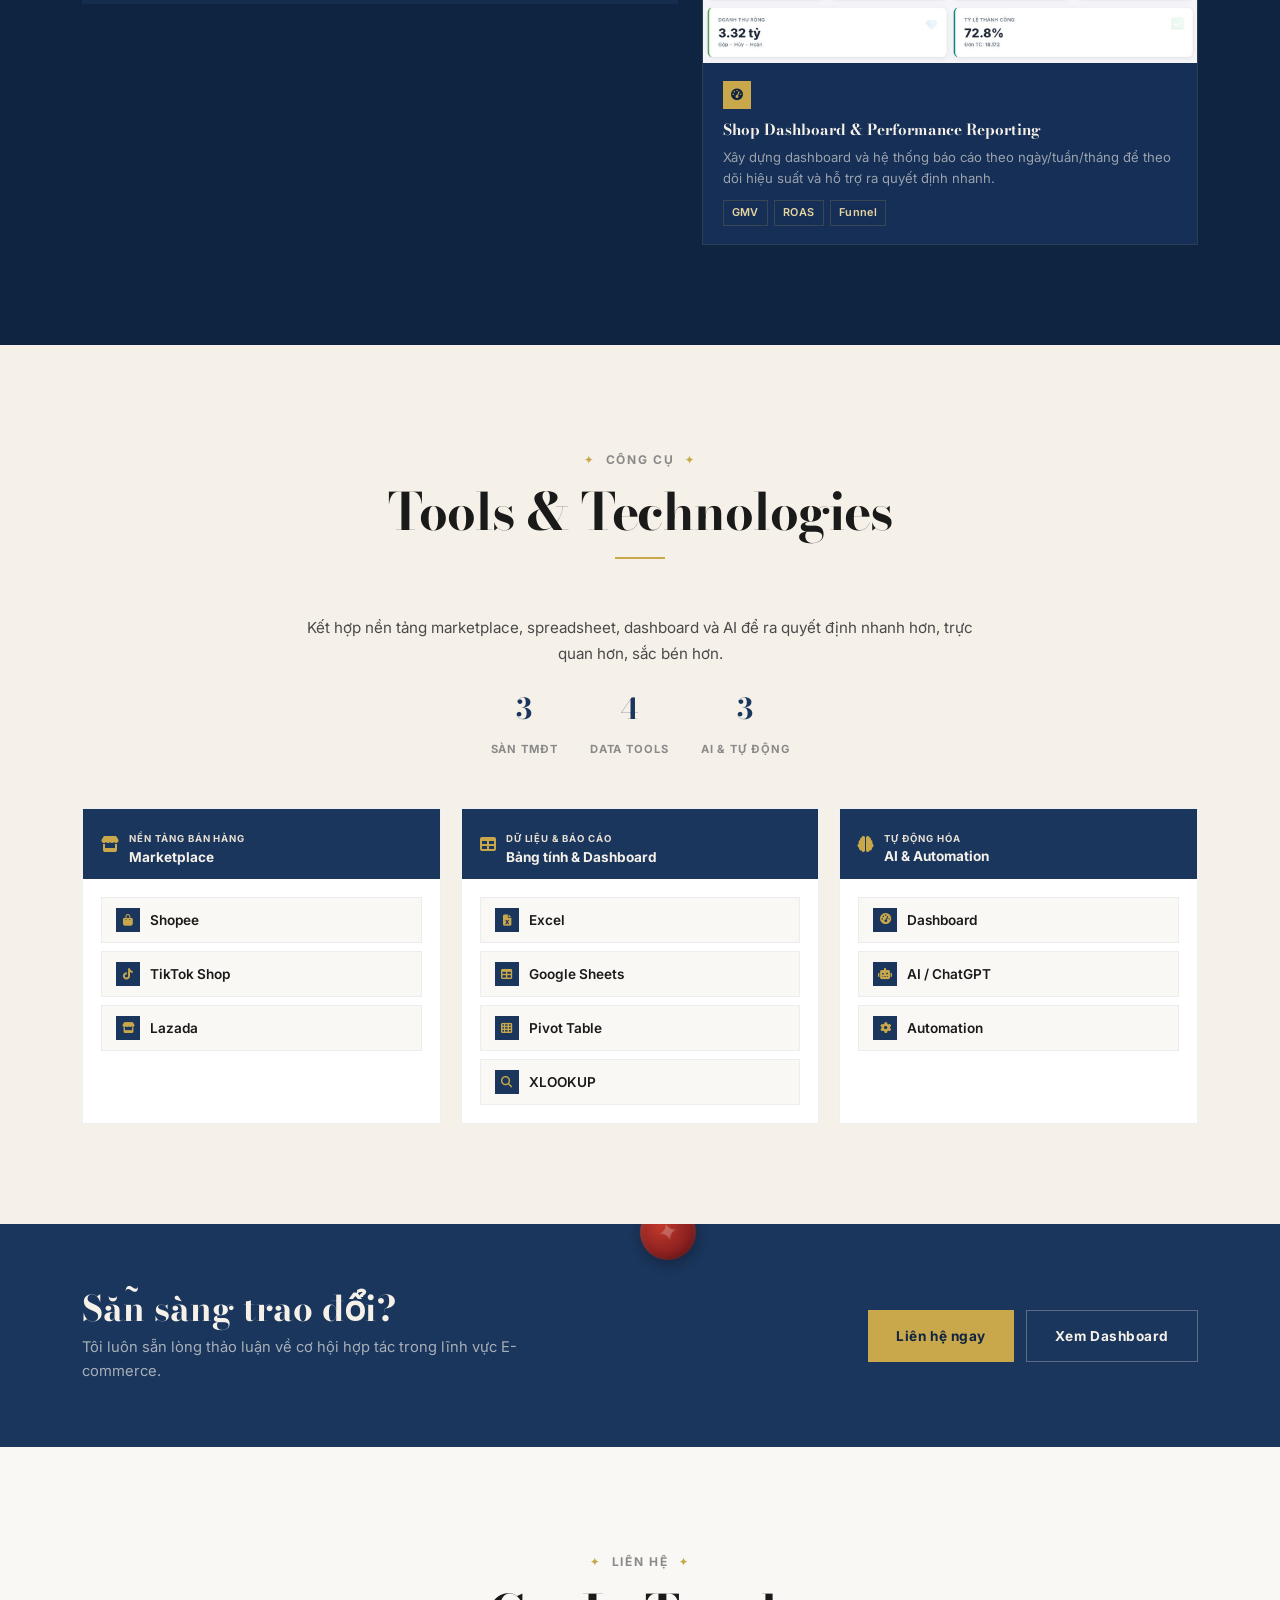
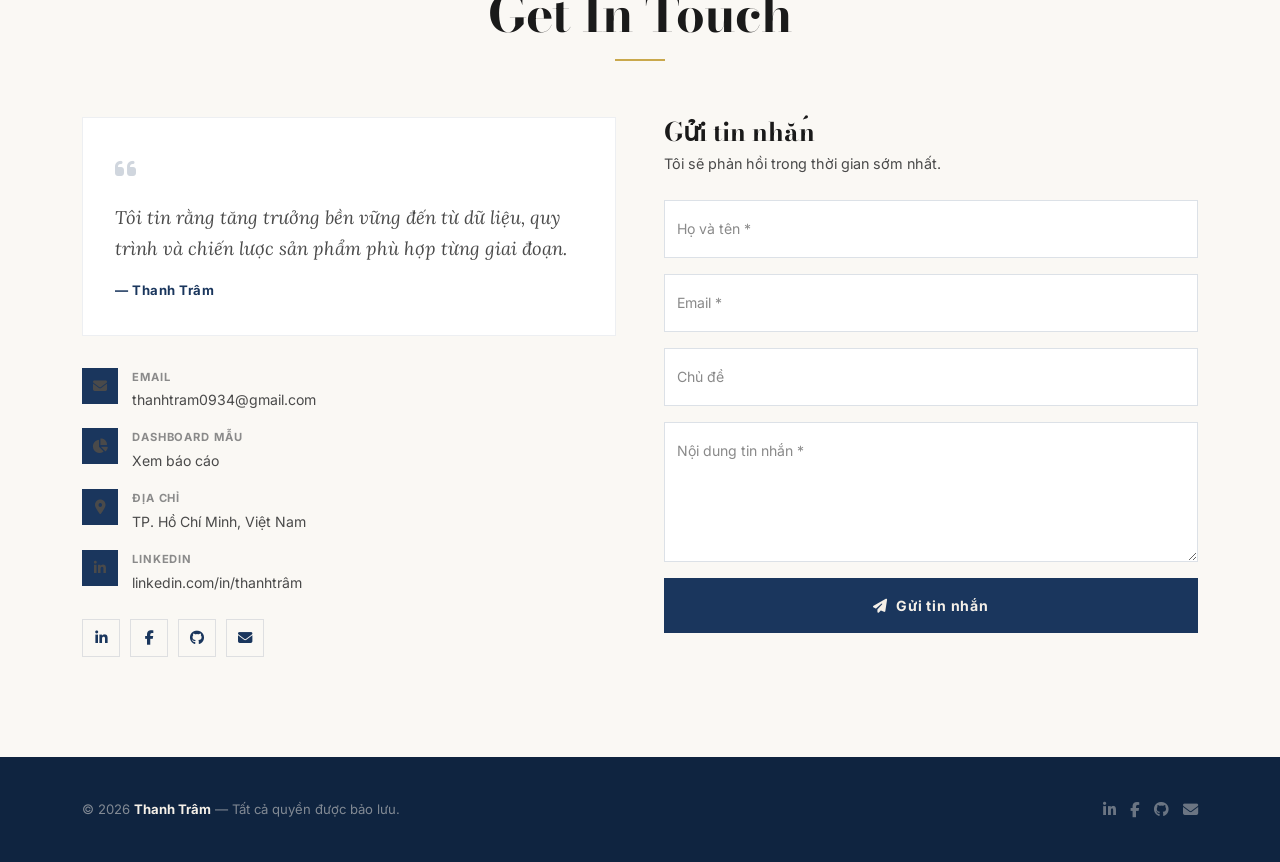
==== commit d6159340: "Add animated floating blobs background to hero section bottom" ====
--- a/index.html
+++ b/index.html
@@ -56,6 +56,15 @@
 
         <div class="ed-hero-bg">
             <img src="assets/images/profile.jpg" alt="">
+        </div>
+
+        <!-- Animated floating blobs background -->
+        <div class="ed-hero-blobs" aria-hidden="true">
+            <div class="ed-blob ed-blob-1"></div>
+            <div class="ed-blob ed-blob-2"></div>
+            <div class="ed-blob ed-blob-3"></div>
+            <div class="ed-blob ed-blob-4"></div>
+            <div class="ed-blob ed-blob-5"></div>
         </div>
 
         <!-- Top info bar -->
--- a/css/style.css
+++ b/css/style.css
@@ -216,7 +216,102 @@
   content: '';
   position: absolute;
   inset: 0;
-  background: linear-gradient(180deg, var(--cream) 0%, rgba(245,240,232,.7) 40%, var(--cream) 100%);
+  background: linear-gradient(180deg, var(--cream) 0%, rgba(245,240,232,.65) 35%, rgba(245,240,232,.3) 70%, rgba(245,240,232,.15) 100%);
+}
+
+/* ─── ANIMATED BLOBS — Hero bottom dynamic bg ─── */
+.ed-hero-blobs {
+  position: absolute;
+  inset: 0;
+  z-index: 1;
+  pointer-events: none;
+  overflow: hidden;
+}
+.ed-blob {
+  position: absolute;
+  border-radius: 50%;
+  filter: blur(60px);
+  opacity: 0;
+  animation: blobFloat 12s ease-in-out infinite;
+  will-change: transform, opacity;
+}
+
+/* Blob 1 — large gold, bottom-left */
+.ed-blob-1 {
+  width: 340px; height: 340px;
+  background: radial-gradient(circle, rgba(201,168,76,.35), rgba(201,168,76,.05));
+  bottom: 5%; left: 8%;
+  animation-delay: 0s;
+  animation-duration: 14s;
+}
+
+/* Blob 2 — navy, bottom-center */
+.ed-blob-2 {
+  width: 280px; height: 280px;
+  background: radial-gradient(circle, rgba(26,54,93,.2), rgba(26,54,93,.03));
+  bottom: 10%; left: 40%;
+  animation-delay: -3s;
+  animation-duration: 16s;
+}
+
+/* Blob 3 — warm cream/pink, bottom-right */
+.ed-blob-3 {
+  width: 240px; height: 240px;
+  background: radial-gradient(circle, rgba(201,168,76,.25), rgba(232,213,160,.08));
+  bottom: 2%; right: 10%;
+  animation-delay: -6s;
+  animation-duration: 13s;
+}
+
+/* Blob 4 — small gold accent, mid-right */
+.ed-blob-4 {
+  width: 160px; height: 160px;
+  background: radial-gradient(circle, rgba(201,168,76,.3), transparent);
+  bottom: 25%; right: 25%;
+  animation-delay: -8s;
+  animation-duration: 18s;
+}
+
+/* Blob 5 — navy accent, mid-left */
+.ed-blob-5 {
+  width: 200px; height: 200px;
+  background: radial-gradient(circle, rgba(26,54,93,.15), transparent);
+  bottom: 20%; left: 20%;
+  animation-delay: -4s;
+  animation-duration: 15s;
+}
+
+@keyframes blobFloat {
+  0% {
+    transform: translate(0, 0) scale(1);
+    opacity: 0;
+  }
+  15% {
+    opacity: .7;
+  }
+  50% {
+    transform: translate(30px, -40px) scale(1.15);
+    opacity: .9;
+  }
+  85% {
+    opacity: .6;
+  }
+  100% {
+    transform: translate(0, 0) scale(1);
+    opacity: 0;
+  }
+}
+
+@media (prefers-reduced-motion: reduce) {
+  .ed-blob { animation: none; opacity: .4; }
+}
+
+@media (max-width: 767.98px) {
+  .ed-blob { filter: blur(40px); }
+  .ed-blob-1 { width: 200px; height: 200px; }
+  .ed-blob-2 { width: 180px; height: 180px; }
+  .ed-blob-3 { width: 150px; height: 150px; }
+  .ed-blob-4, .ed-blob-5 { display: none; }
 }
 
 /* Top info bar */
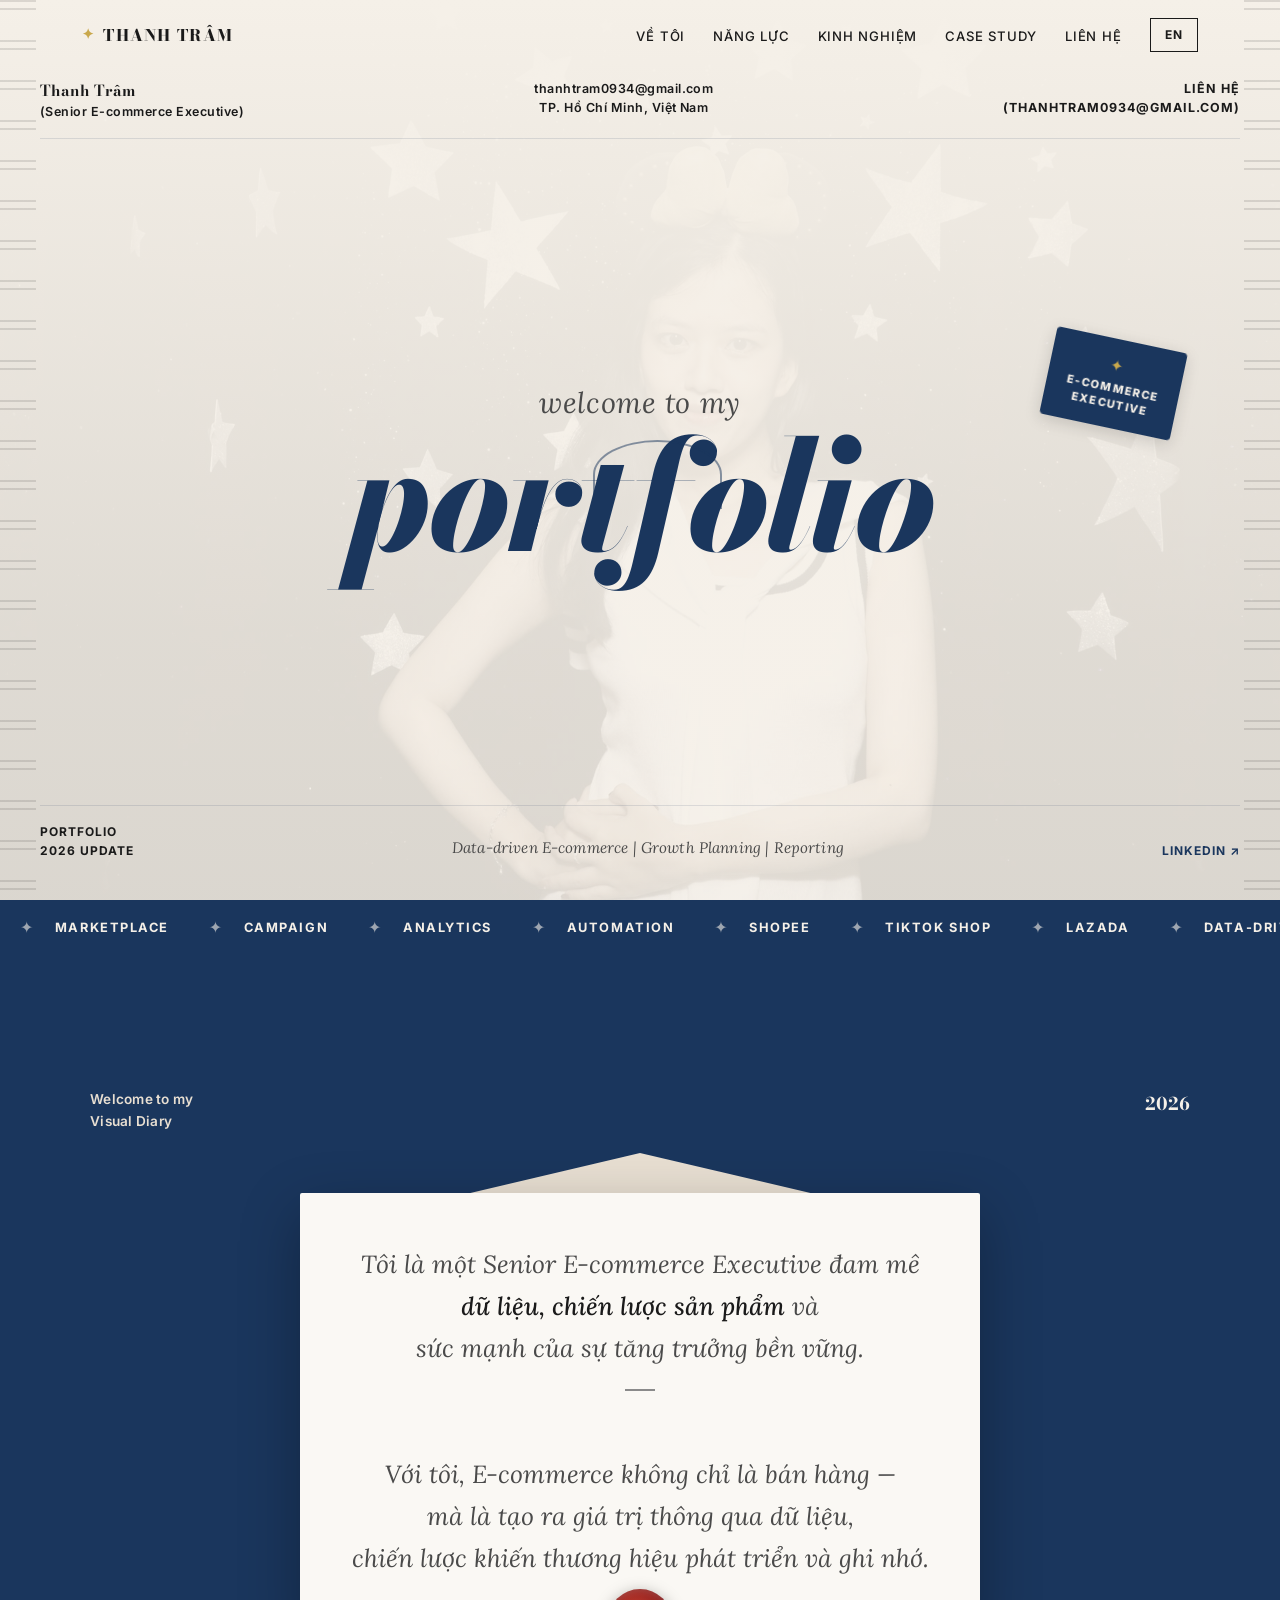
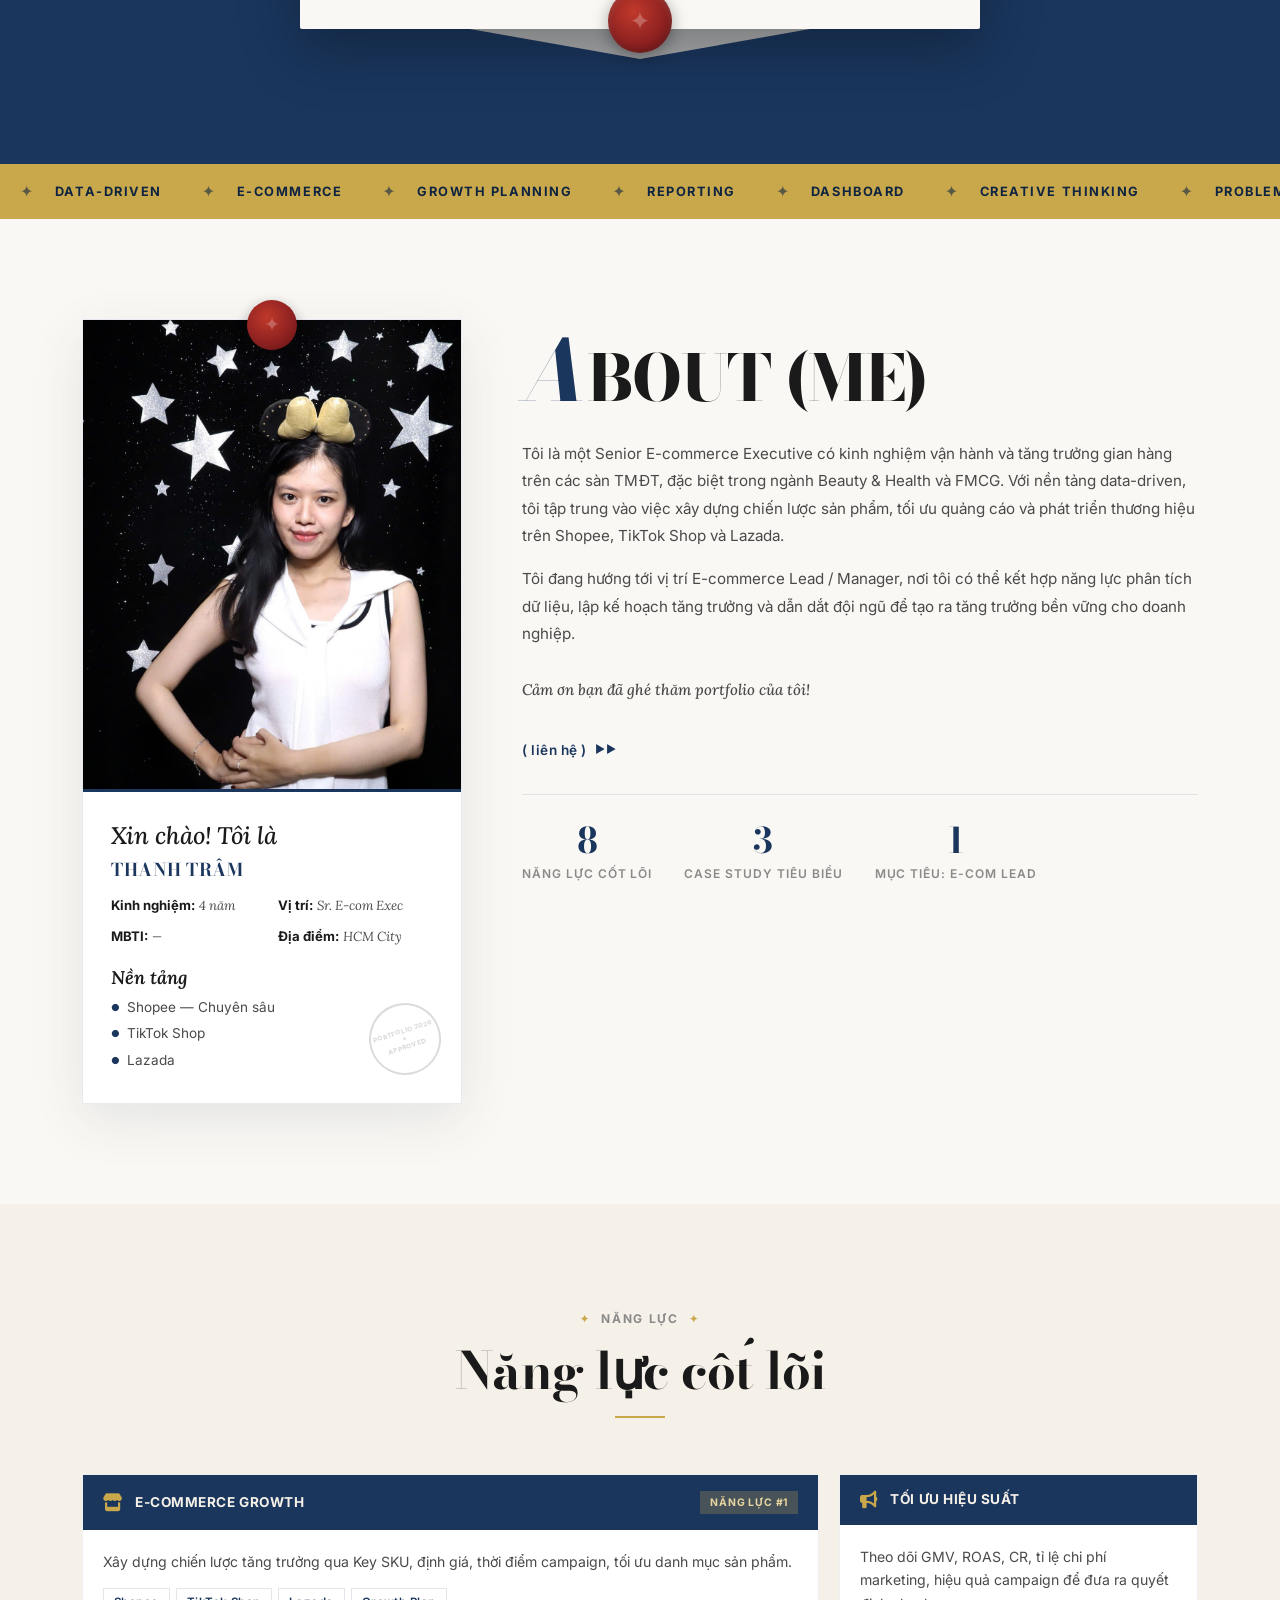
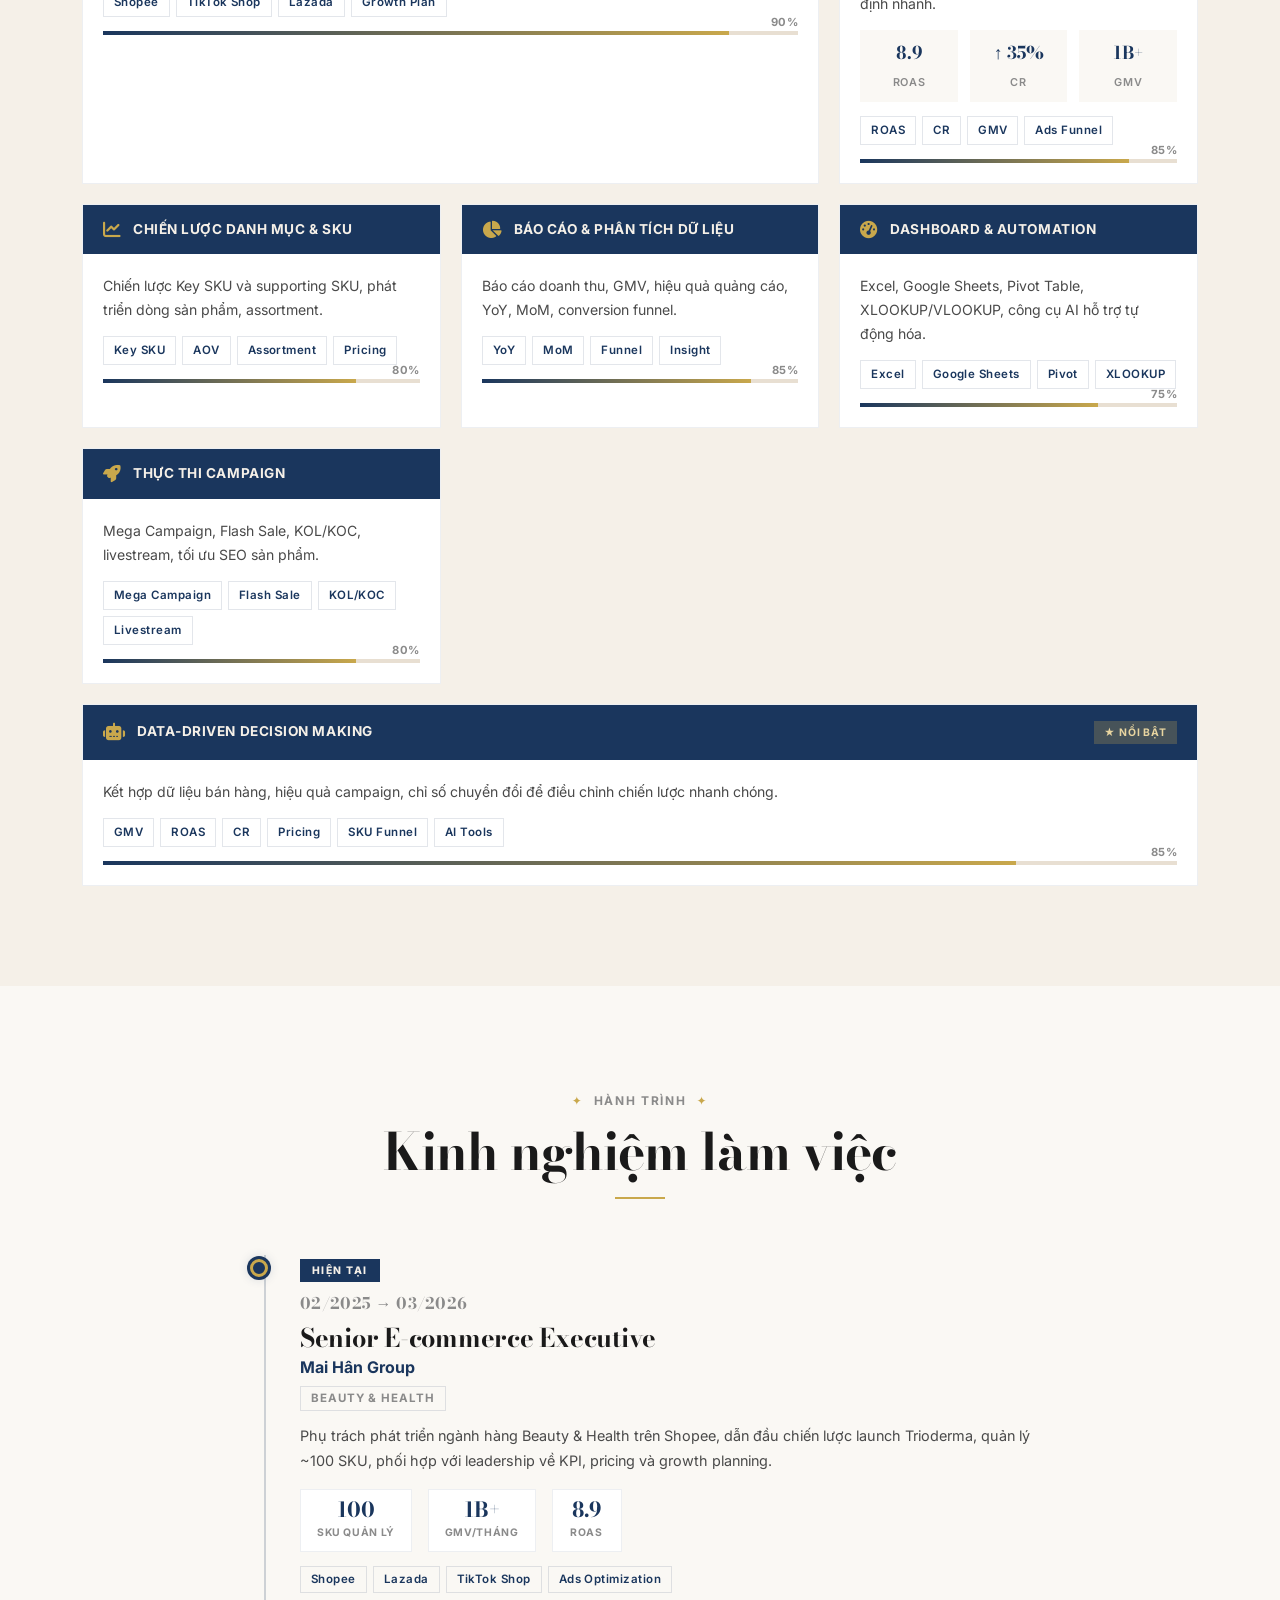
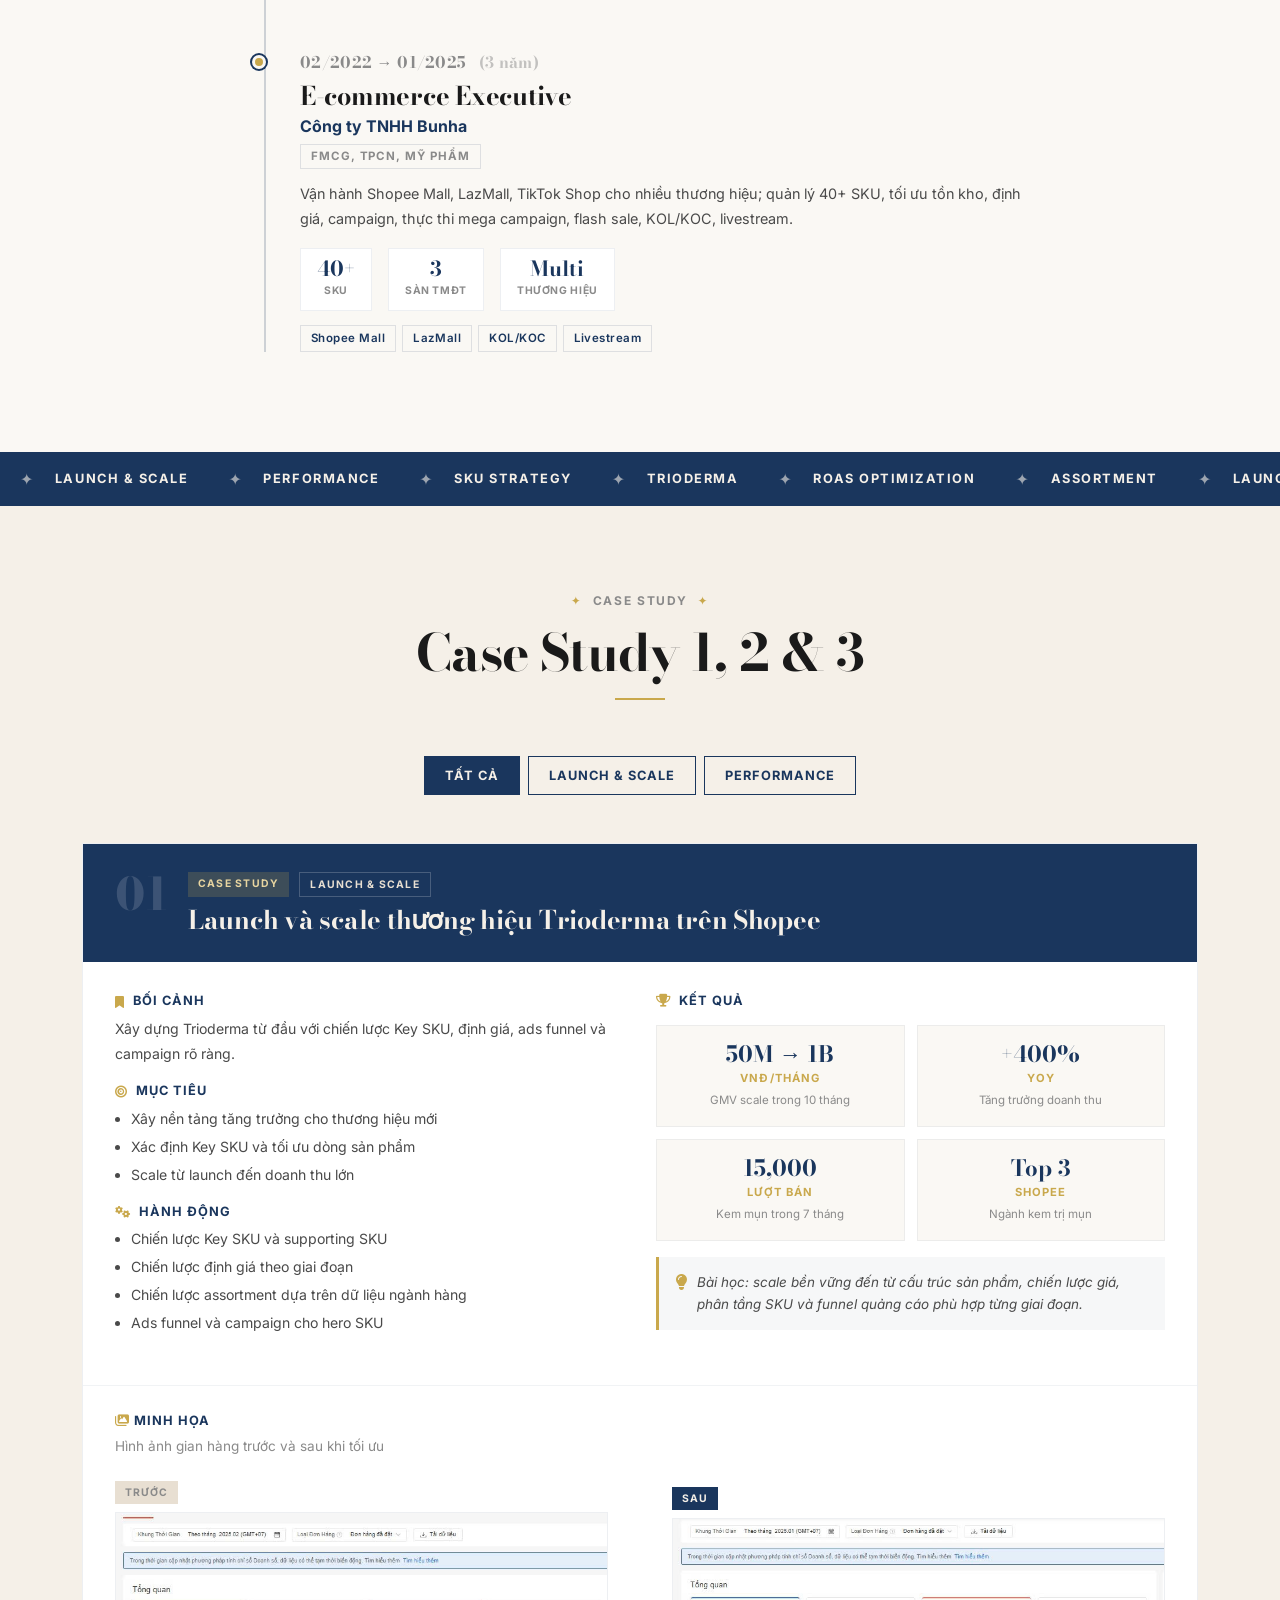
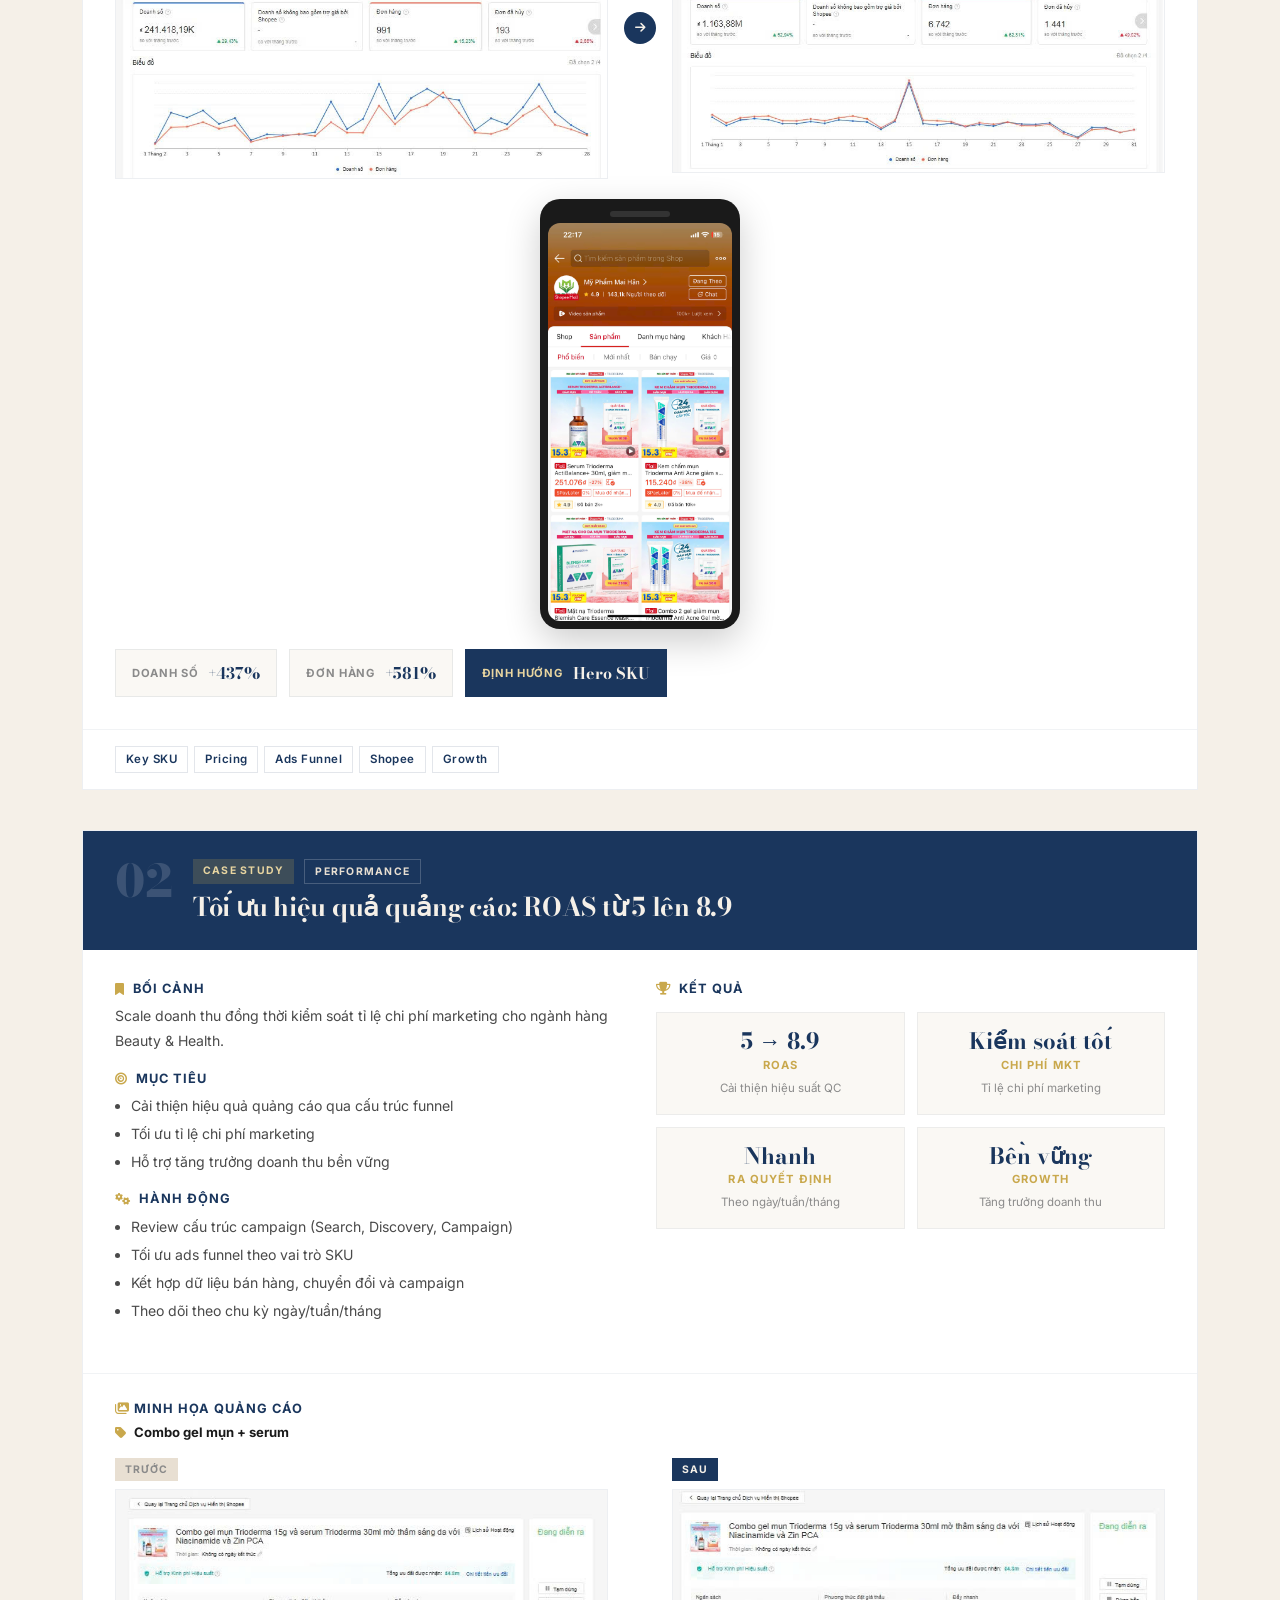
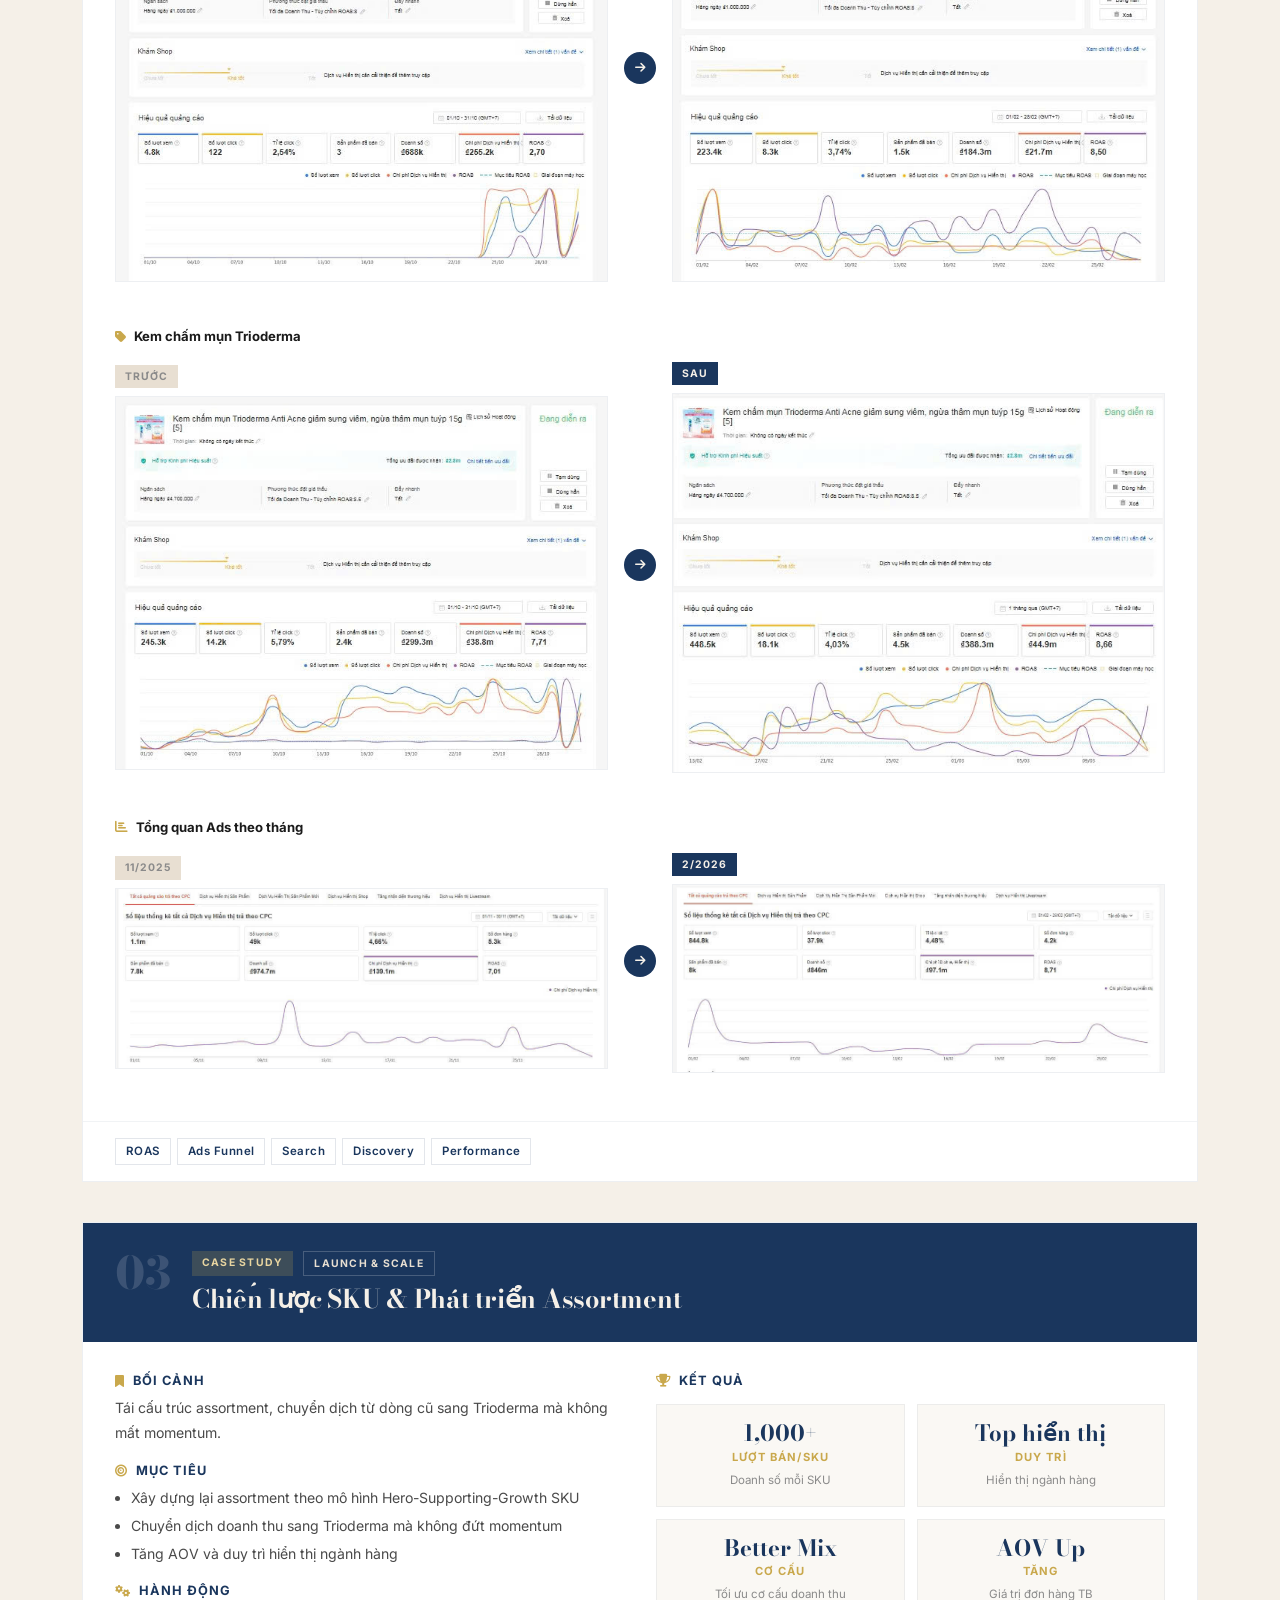
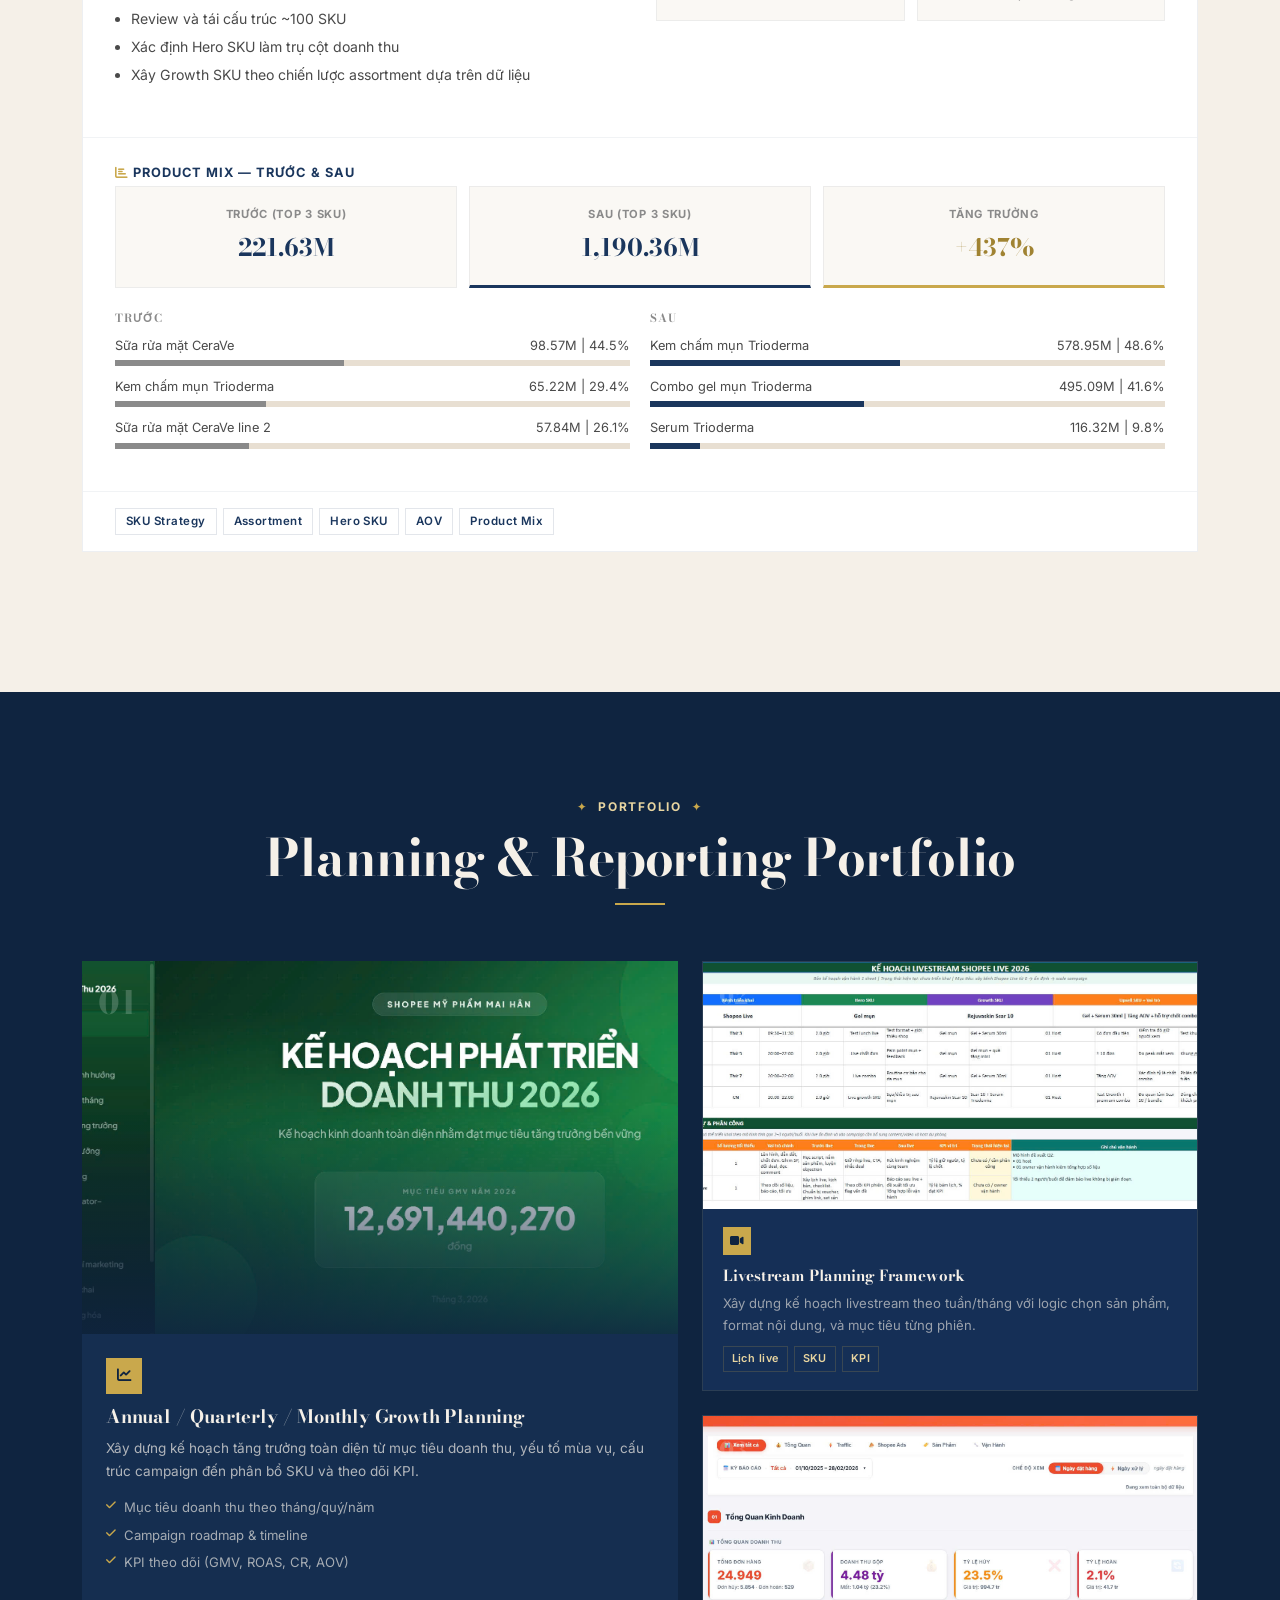
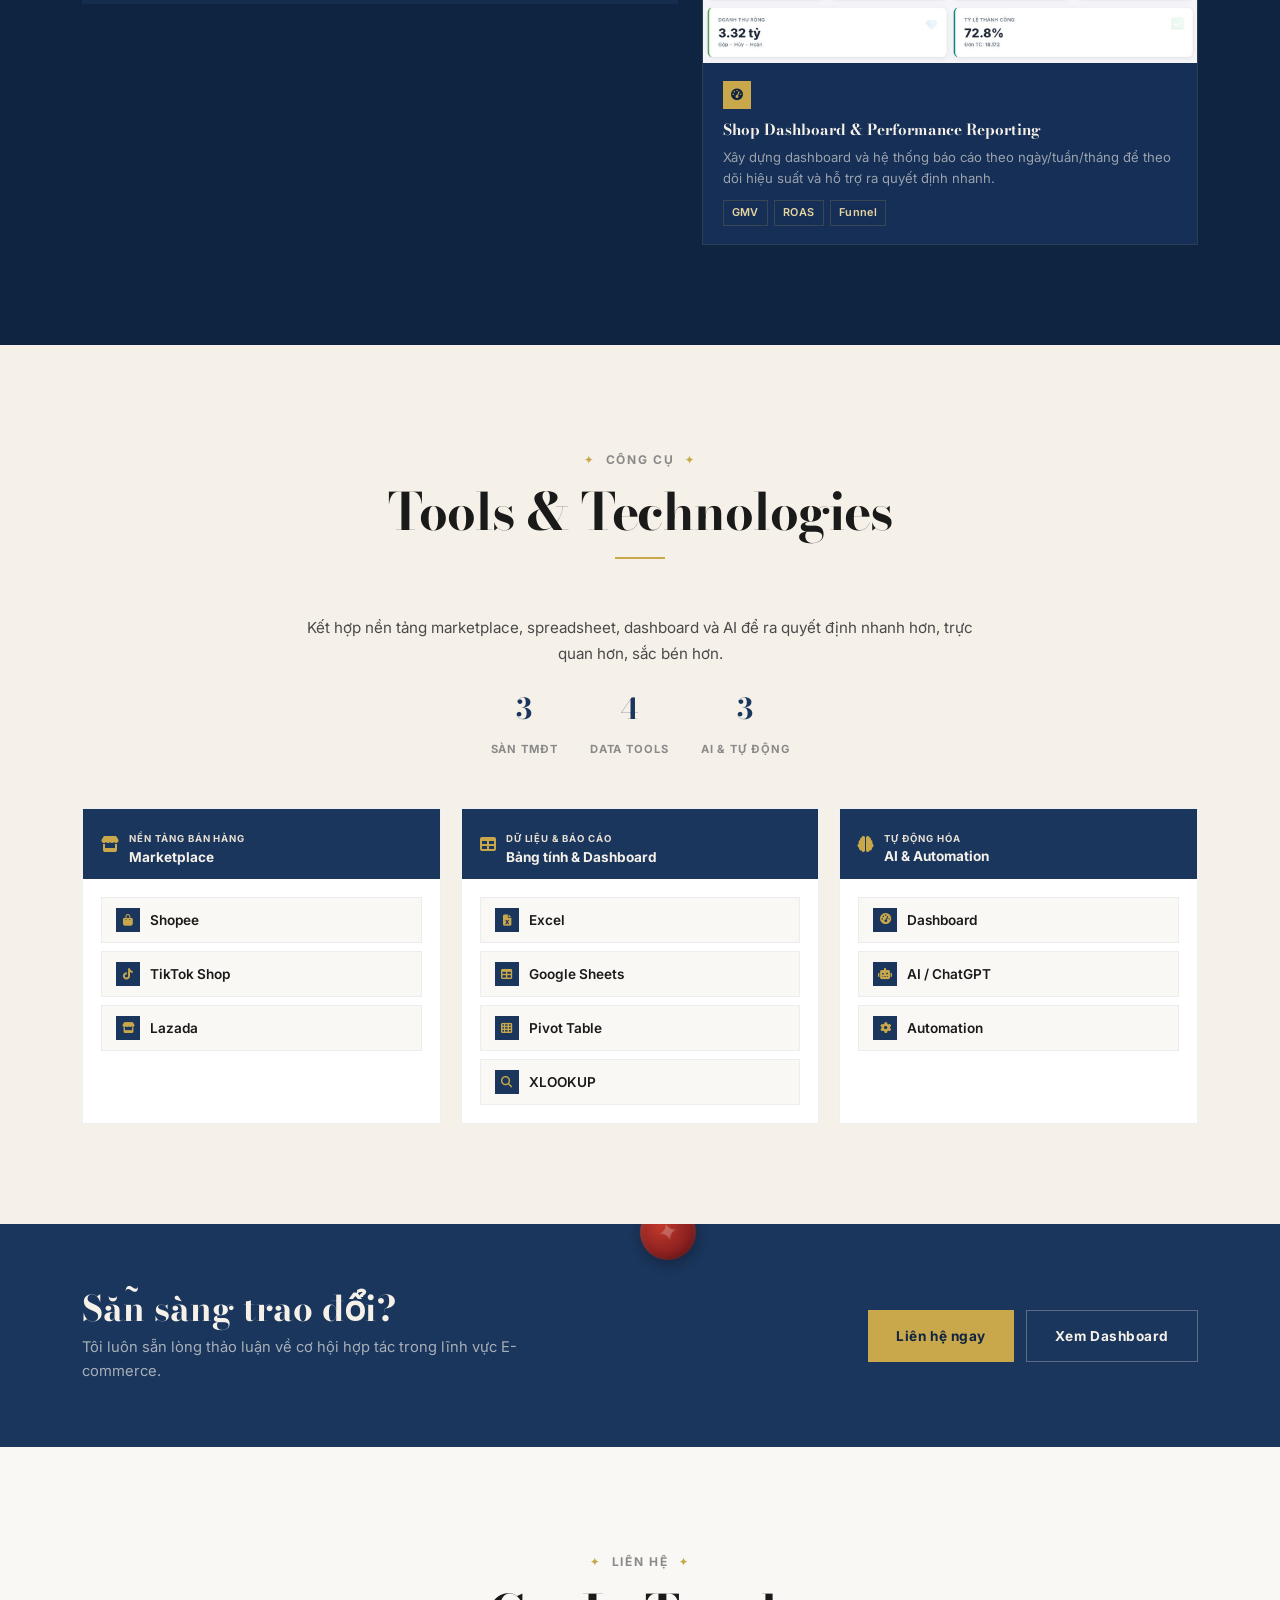
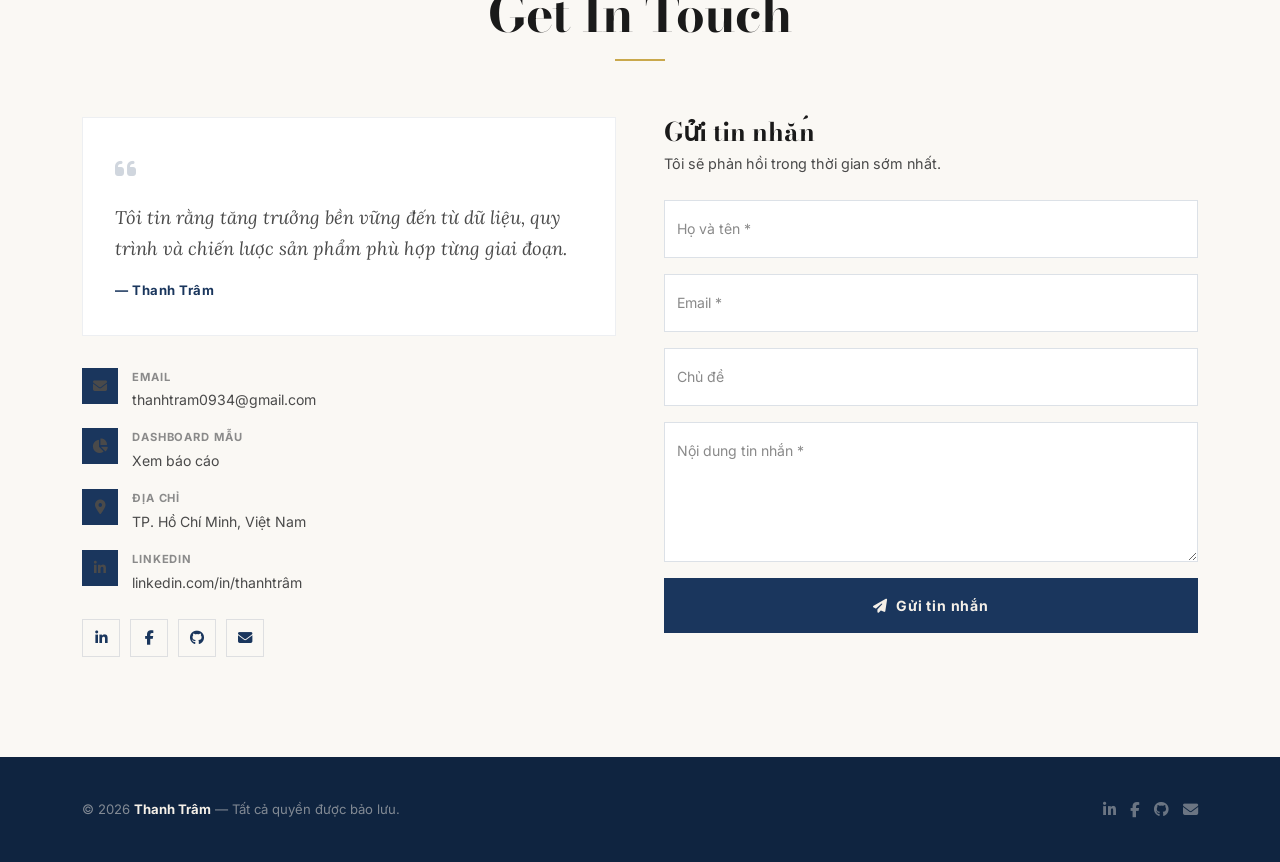
==== commit 926ffc64: "Add staggered entrance animations to hero text elements" ====
--- a/index.html
+++ b/index.html
@@ -68,7 +68,7 @@
         </div>
 
         <!-- Top info bar -->
-        <div class="ed-hero-top">
+        <div class="ed-hero-top ed-reveal" style="--delay:.3s">
             <div class="ed-hero-top-item">
                 <strong>Thanh Trâm</strong>
                 <span data-vi="(Senior E-commerce Executive)" data-en="(Senior E-commerce Executive)">(Senior E-commerce Executive)</span>
@@ -84,22 +84,22 @@
         </div>
 
         <!-- Center — giant editorial title -->
-        <div class="ed-hero-center" data-aos="fade-up" data-aos-duration="1000">
-            <span class="ed-hero-welcome" data-vi="welcome to my" data-en="welcome to my">welcome to my</span>
-            <h1 class="ed-hero-title">
+        <div class="ed-hero-center">
+            <span class="ed-hero-welcome ed-reveal" style="--delay:.6s" data-vi="welcome to my" data-en="welcome to my">welcome to my</span>
+            <h1 class="ed-hero-title ed-reveal-title" style="--delay:.9s">
                 port<em>f</em>olio
-                <span class="ed-hero-star ed-hero-star-1">✦</span>
+                <span class="ed-hero-star ed-hero-star-1 ed-reveal-spin" style="--delay:1.8s">✦</span>
             </h1>
 
             <!-- Tilted badge -->
-            <div class="ed-hero-badge">
+            <div class="ed-hero-badge ed-reveal-badge" style="--delay:1.5s">
                 <span class="badge-star">✦</span>
                 E-COMMERCE<br>EXECUTIVE
             </div>
         </div>
 
         <!-- Bottom info bar -->
-        <div class="ed-hero-bottom">
+        <div class="ed-hero-bottom ed-reveal" style="--delay:1.2s">
             <div class="ed-hero-bottom-item">
                 PORTFOLIO<br>2026 UPDATE
             </div>
--- a/css/style.css
+++ b/css/style.css
@@ -314,6 +314,102 @@
   .ed-blob-4, .ed-blob-5 { display: none; }
 }
 
+/* ─── HERO ENTRANCE ANIMATIONS ─── */
+
+/* Generic reveal — fade up + slide */
+.ed-reveal {
+  opacity: 0;
+  transform: translateY(24px);
+  animation: heroReveal .9s var(--ease-out) forwards;
+  animation-delay: var(--delay, 0s);
+}
+
+/* Title — clip-path reveal from bottom, letter by letter feel */
+.ed-reveal-title {
+  opacity: 0;
+  transform: translateY(60px) scale(.95);
+  animation: heroTitleReveal 1.2s var(--ease-out) forwards;
+  animation-delay: var(--delay, 0s);
+}
+
+/* Badge — pop in with rotation */
+.ed-reveal-badge {
+  opacity: 0;
+  transform: rotate(30deg) scale(.5);
+  animation: heroBadgeReveal .7s var(--ease-out) forwards;
+  animation-delay: var(--delay, 0s);
+}
+
+/* Star — spin in */
+.ed-reveal-spin {
+  opacity: 0;
+  transform: rotate(-180deg) scale(0);
+  animation: heroStarReveal .6s var(--ease-out) forwards;
+  animation-delay: var(--delay, 0s);
+}
+
+@keyframes heroReveal {
+  0% {
+    opacity: 0;
+    transform: translateY(24px);
+  }
+  100% {
+    opacity: 1;
+    transform: translateY(0);
+  }
+}
+
+@keyframes heroTitleReveal {
+  0% {
+    opacity: 0;
+    transform: translateY(60px) scale(.95);
+  }
+  40% {
+    opacity: .6;
+  }
+  100% {
+    opacity: 1;
+    transform: translateY(0) scale(1);
+  }
+}
+
+@keyframes heroBadgeReveal {
+  0% {
+    opacity: 0;
+    transform: rotate(30deg) scale(.5);
+  }
+  60% {
+    transform: rotate(8deg) scale(1.1);
+  }
+  100% {
+    opacity: 1;
+    transform: rotate(12deg) scale(1);
+  }
+}
+
+@keyframes heroStarReveal {
+  0% {
+    opacity: 0;
+    transform: rotate(-180deg) scale(0);
+  }
+  100% {
+    opacity: 1;
+    transform: rotate(0deg) scale(1);
+  }
+}
+
+@media (prefers-reduced-motion: reduce) {
+  .ed-reveal,
+  .ed-reveal-title,
+  .ed-reveal-badge,
+  .ed-reveal-spin {
+    animation: none;
+    opacity: 1;
+    transform: none;
+  }
+  .ed-reveal-badge { transform: rotate(12deg); }
+}
+
 /* Top info bar */
 .ed-hero-top {
   position: relative;
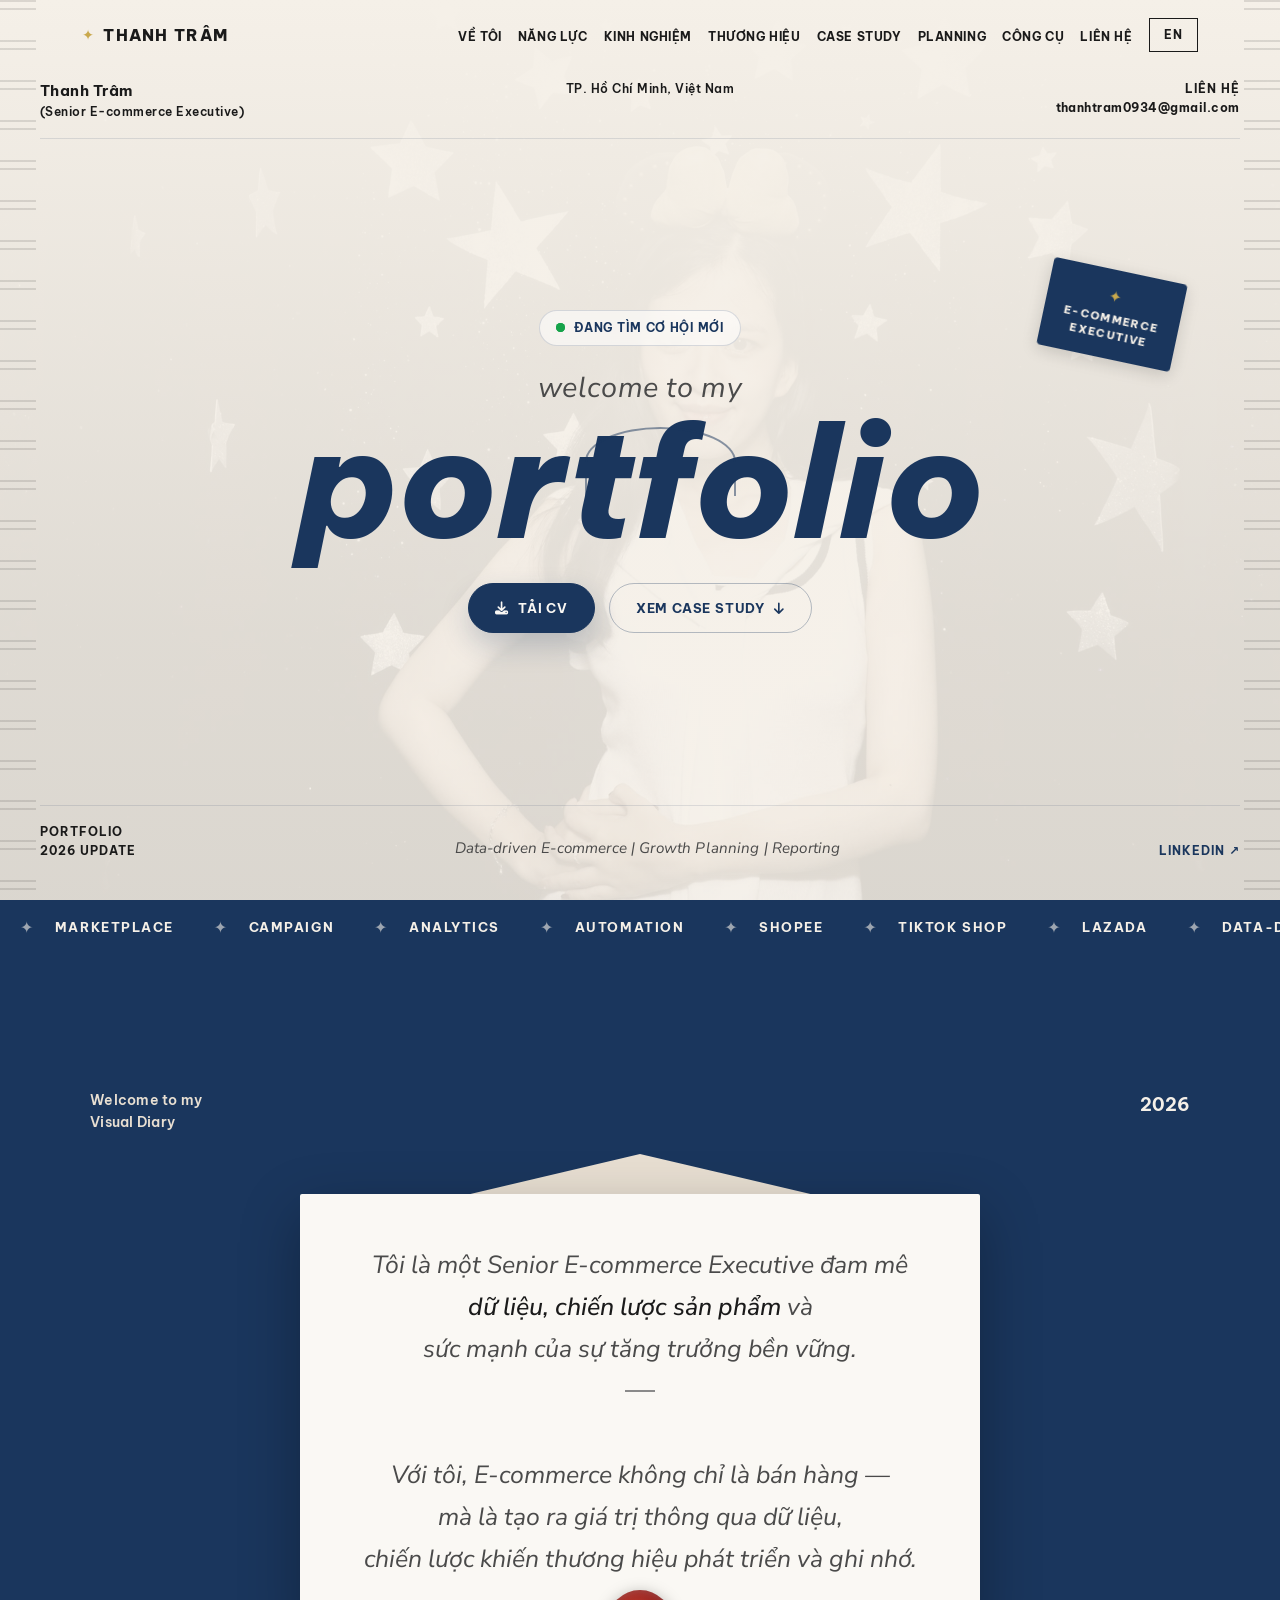
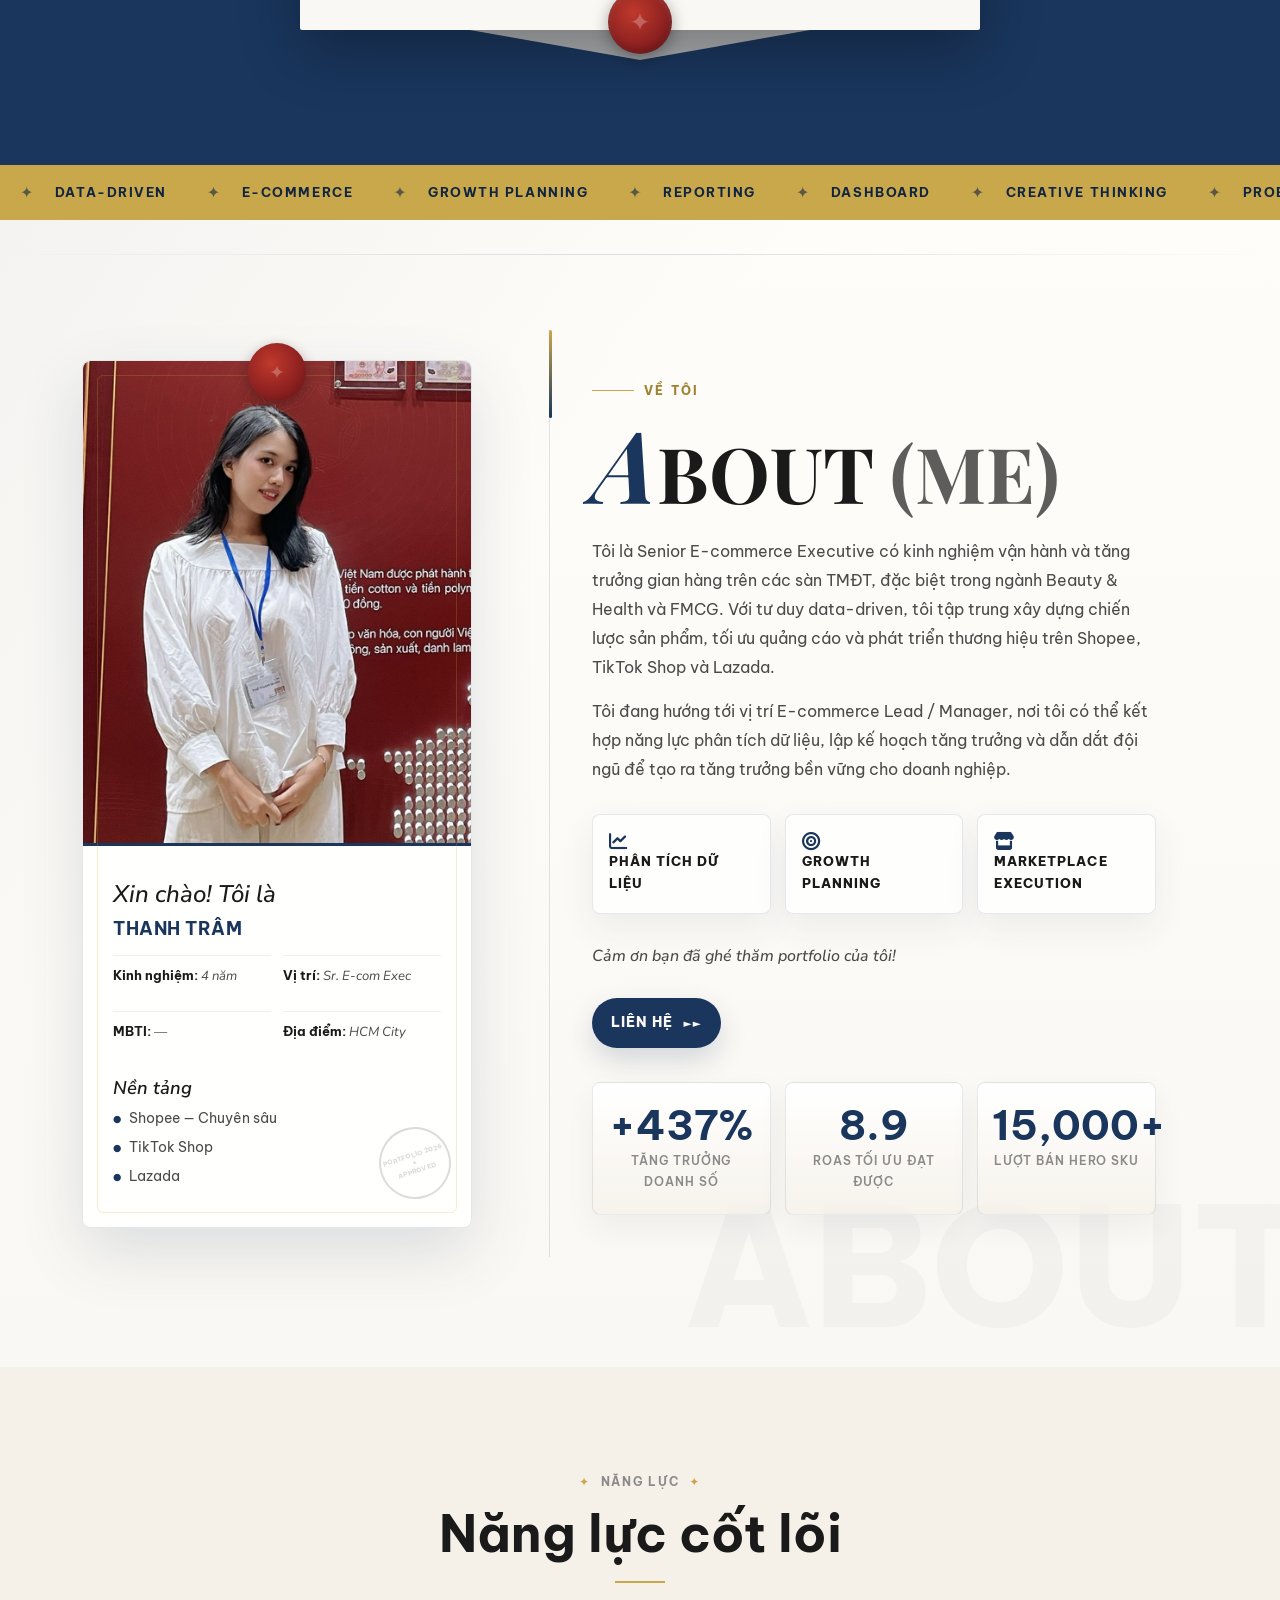
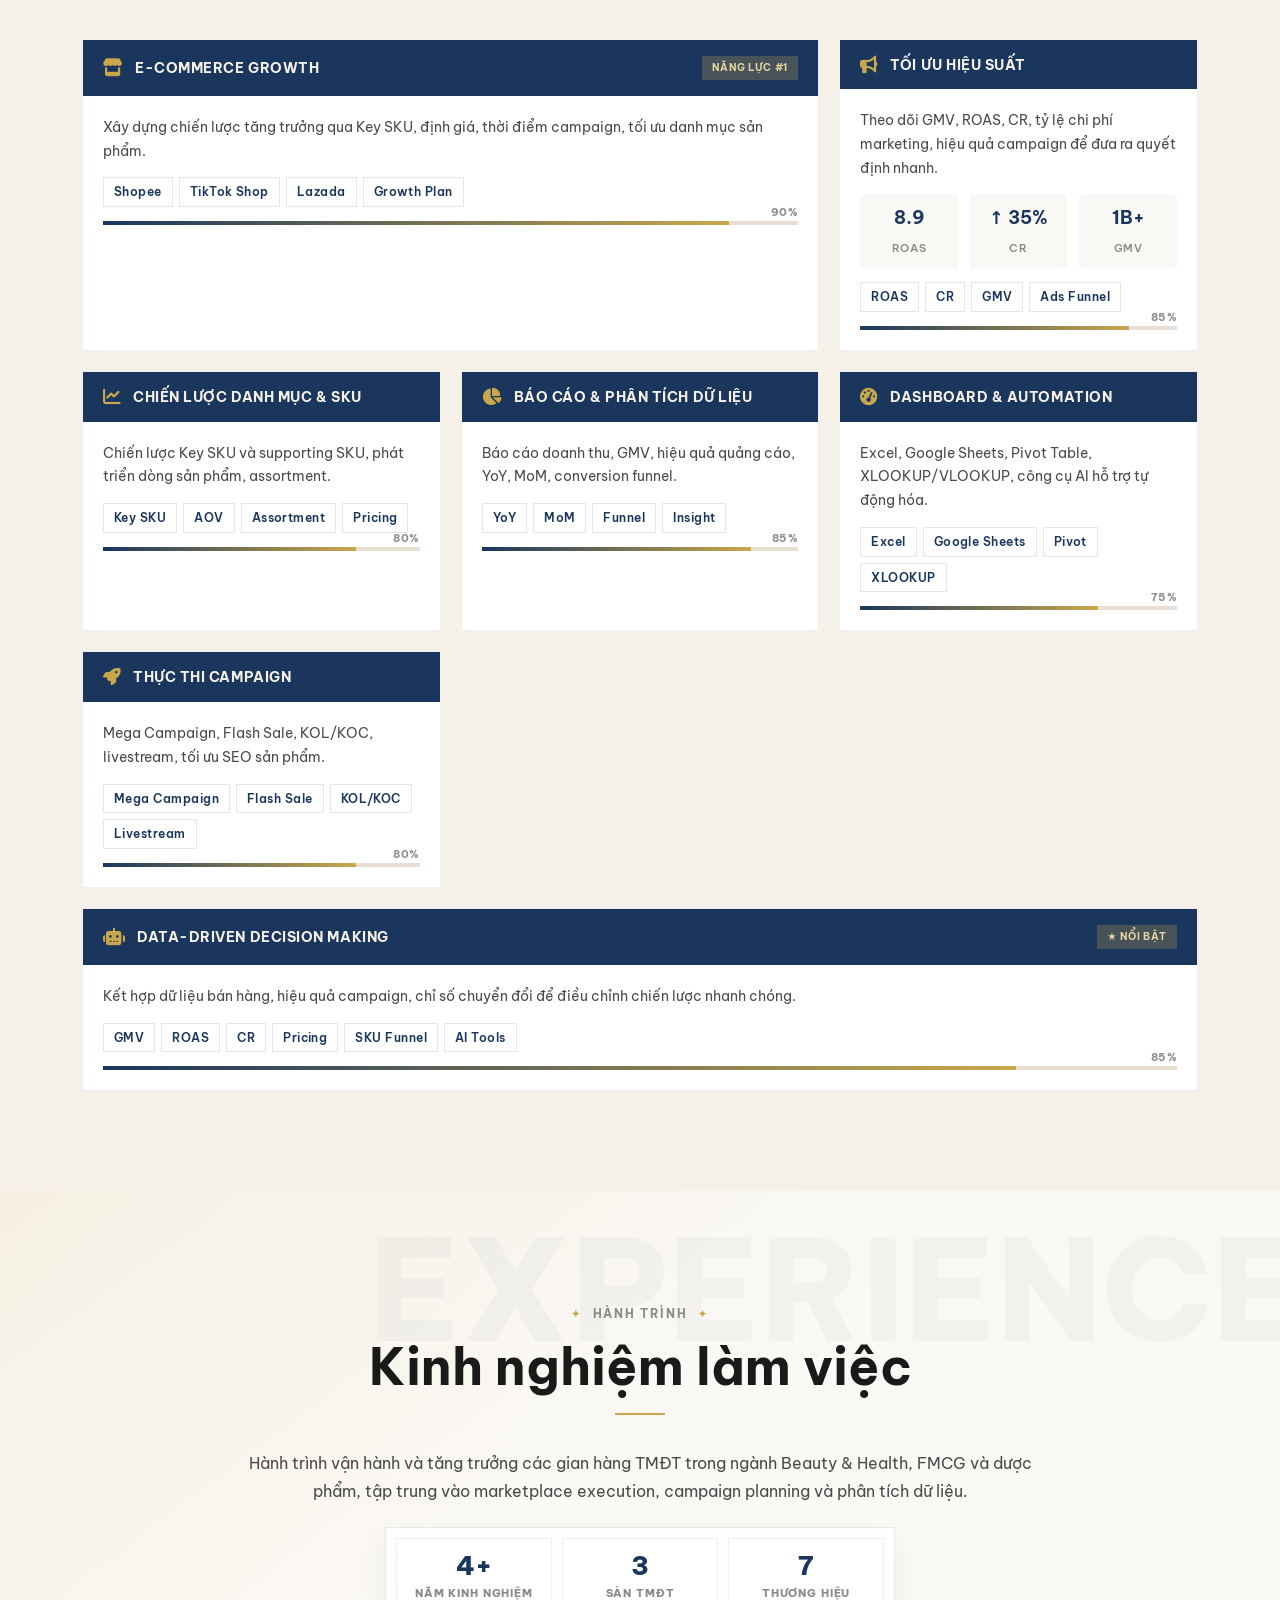
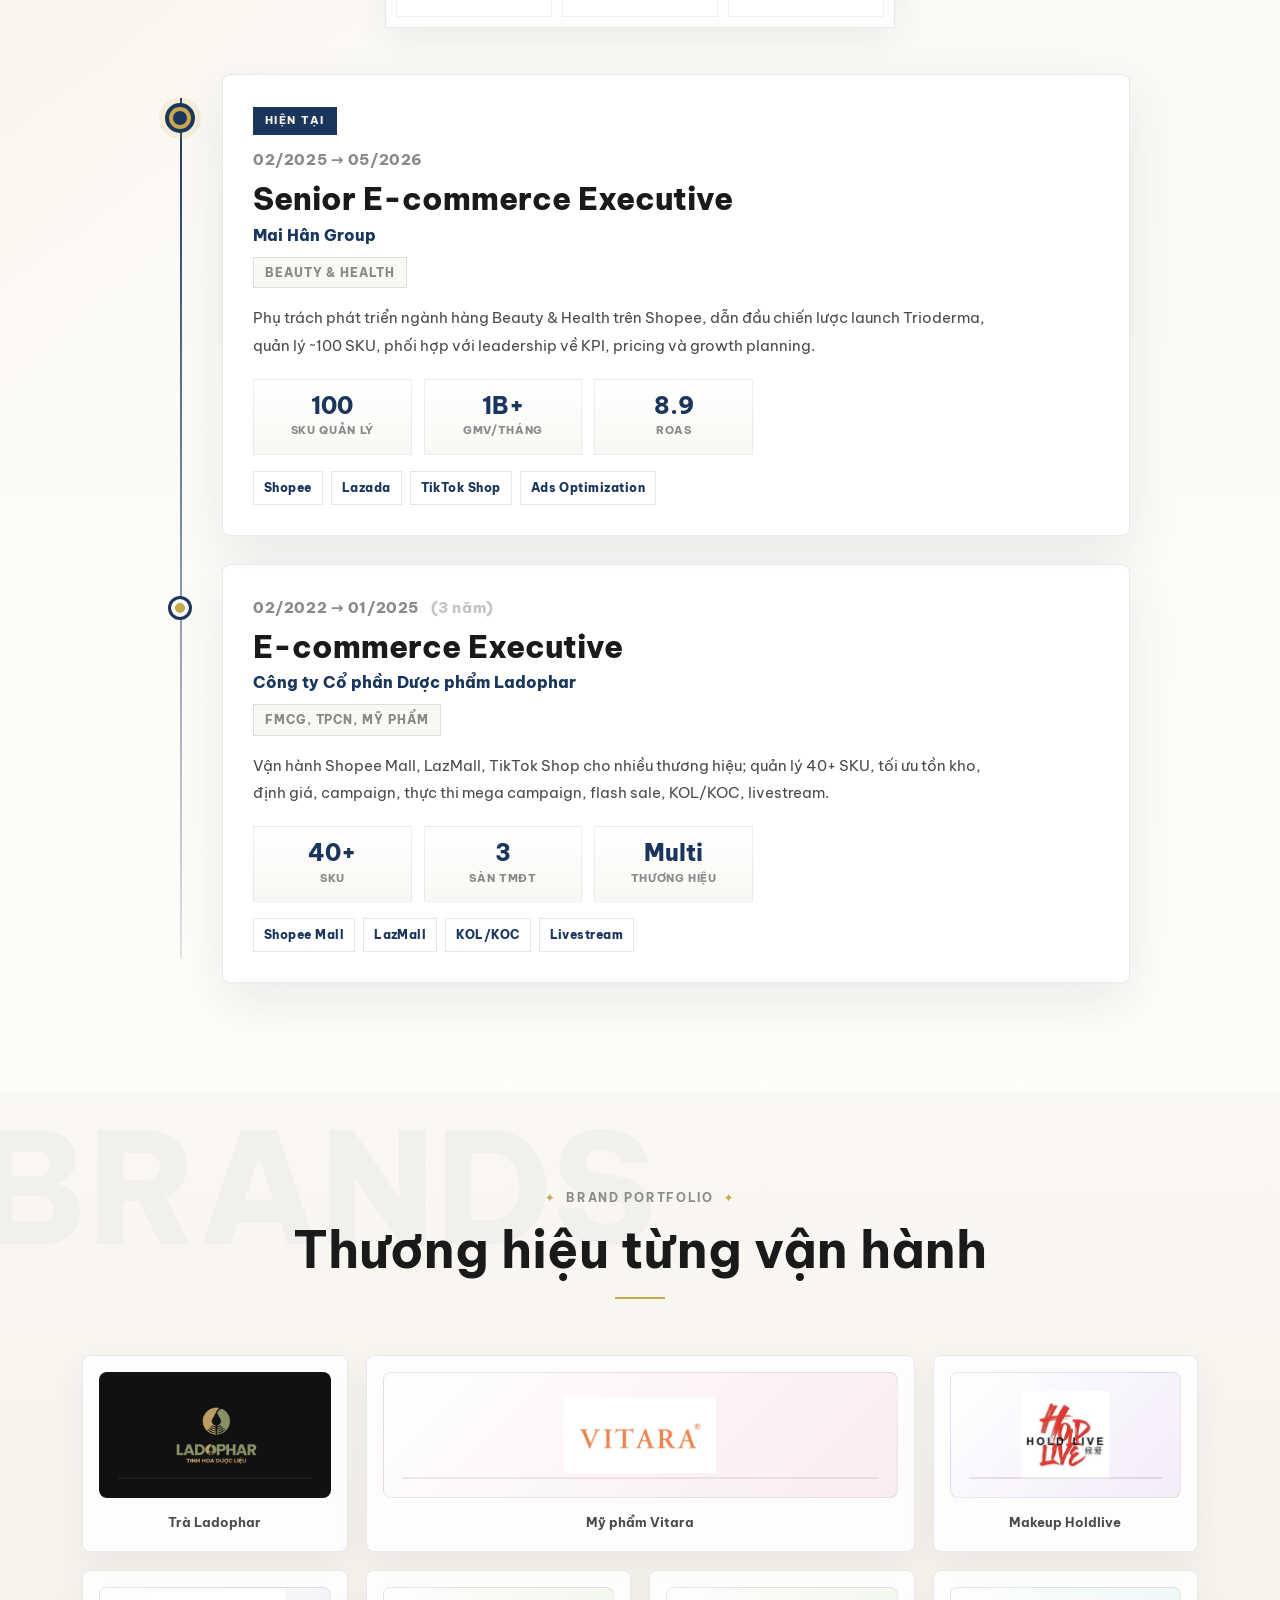
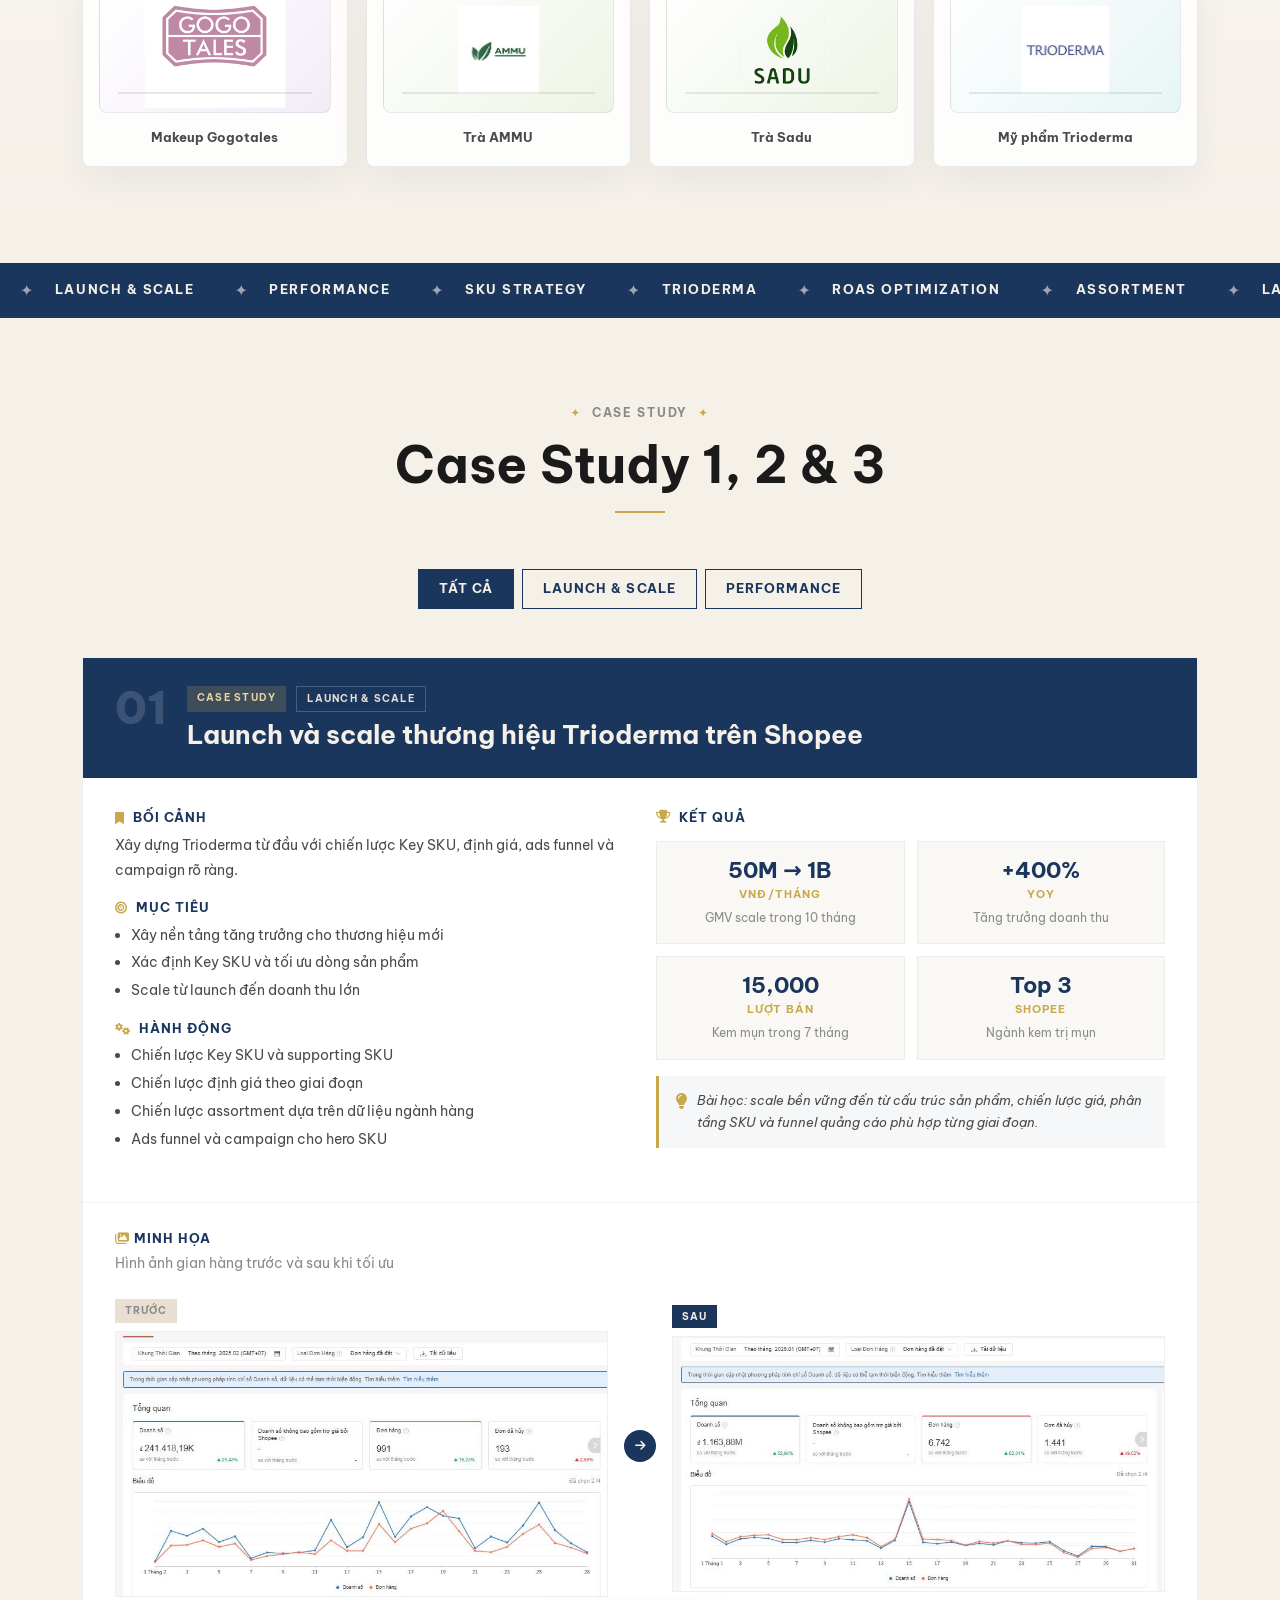
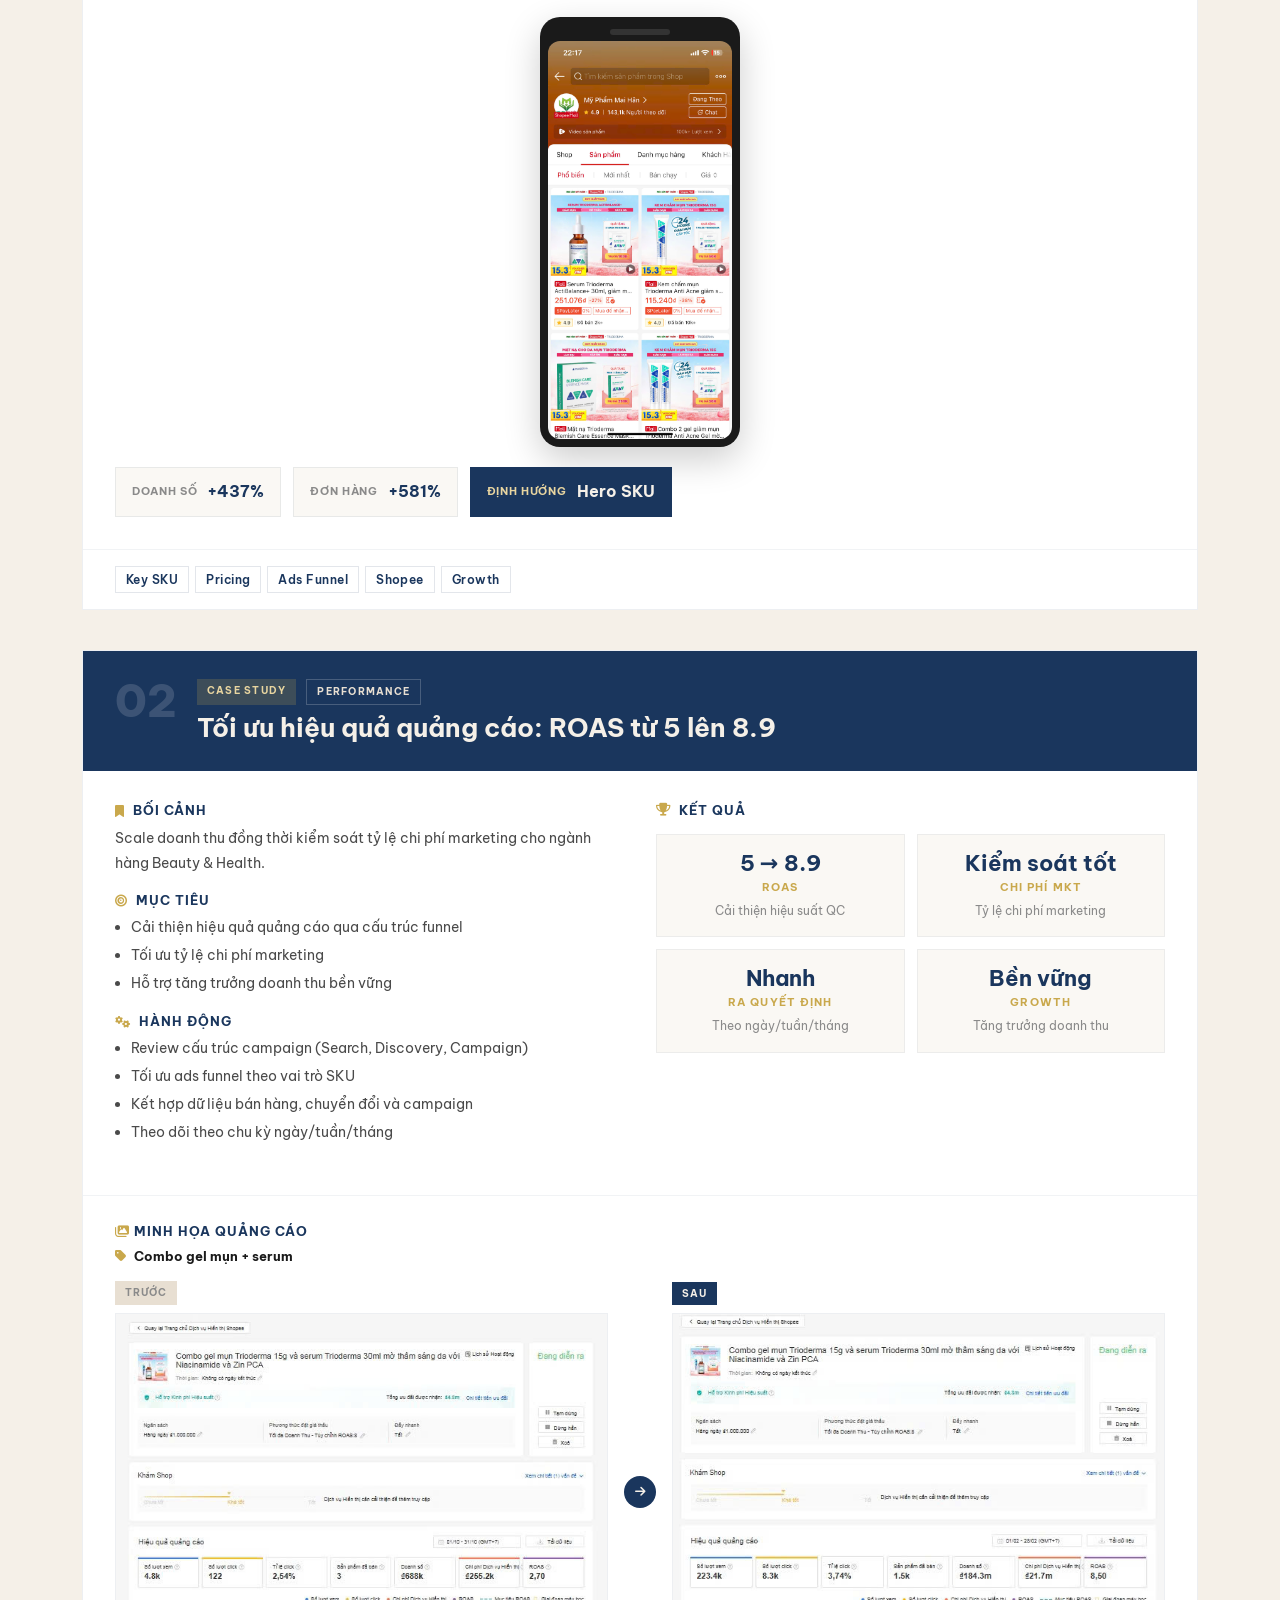
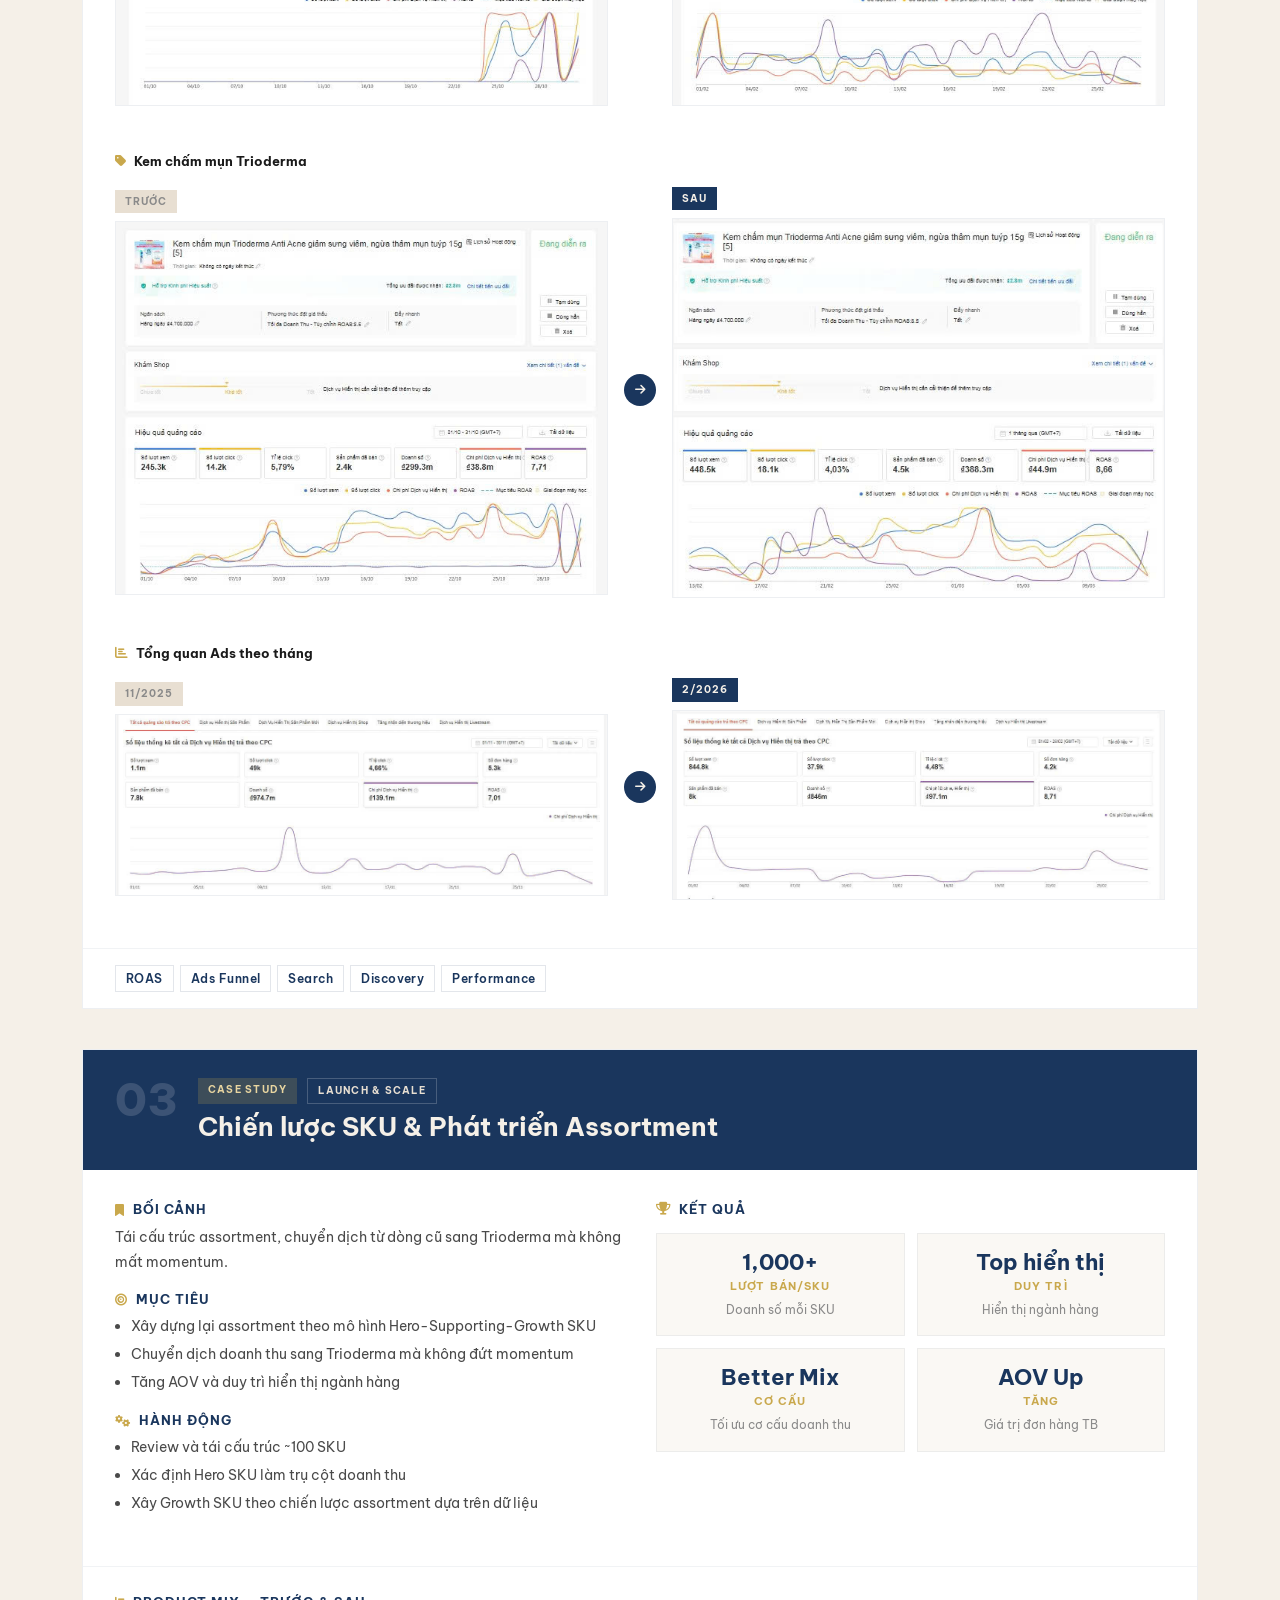
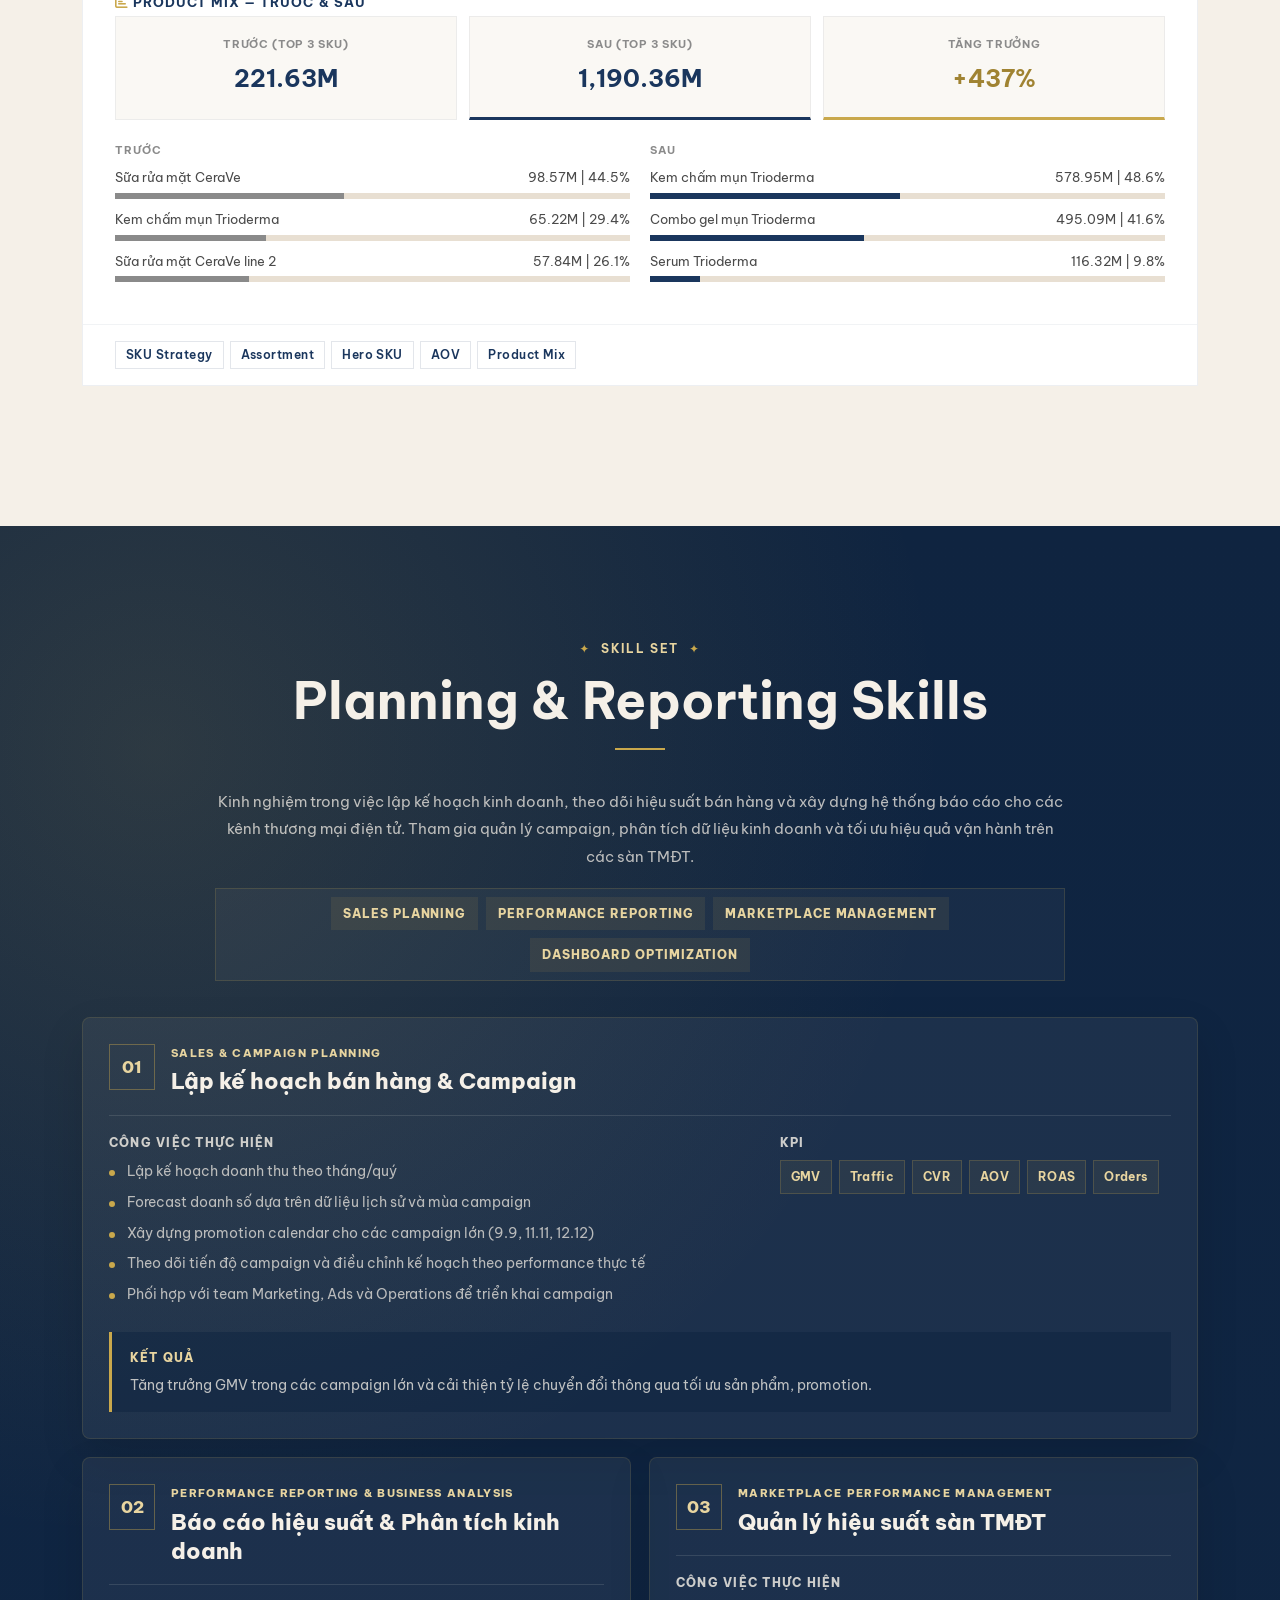
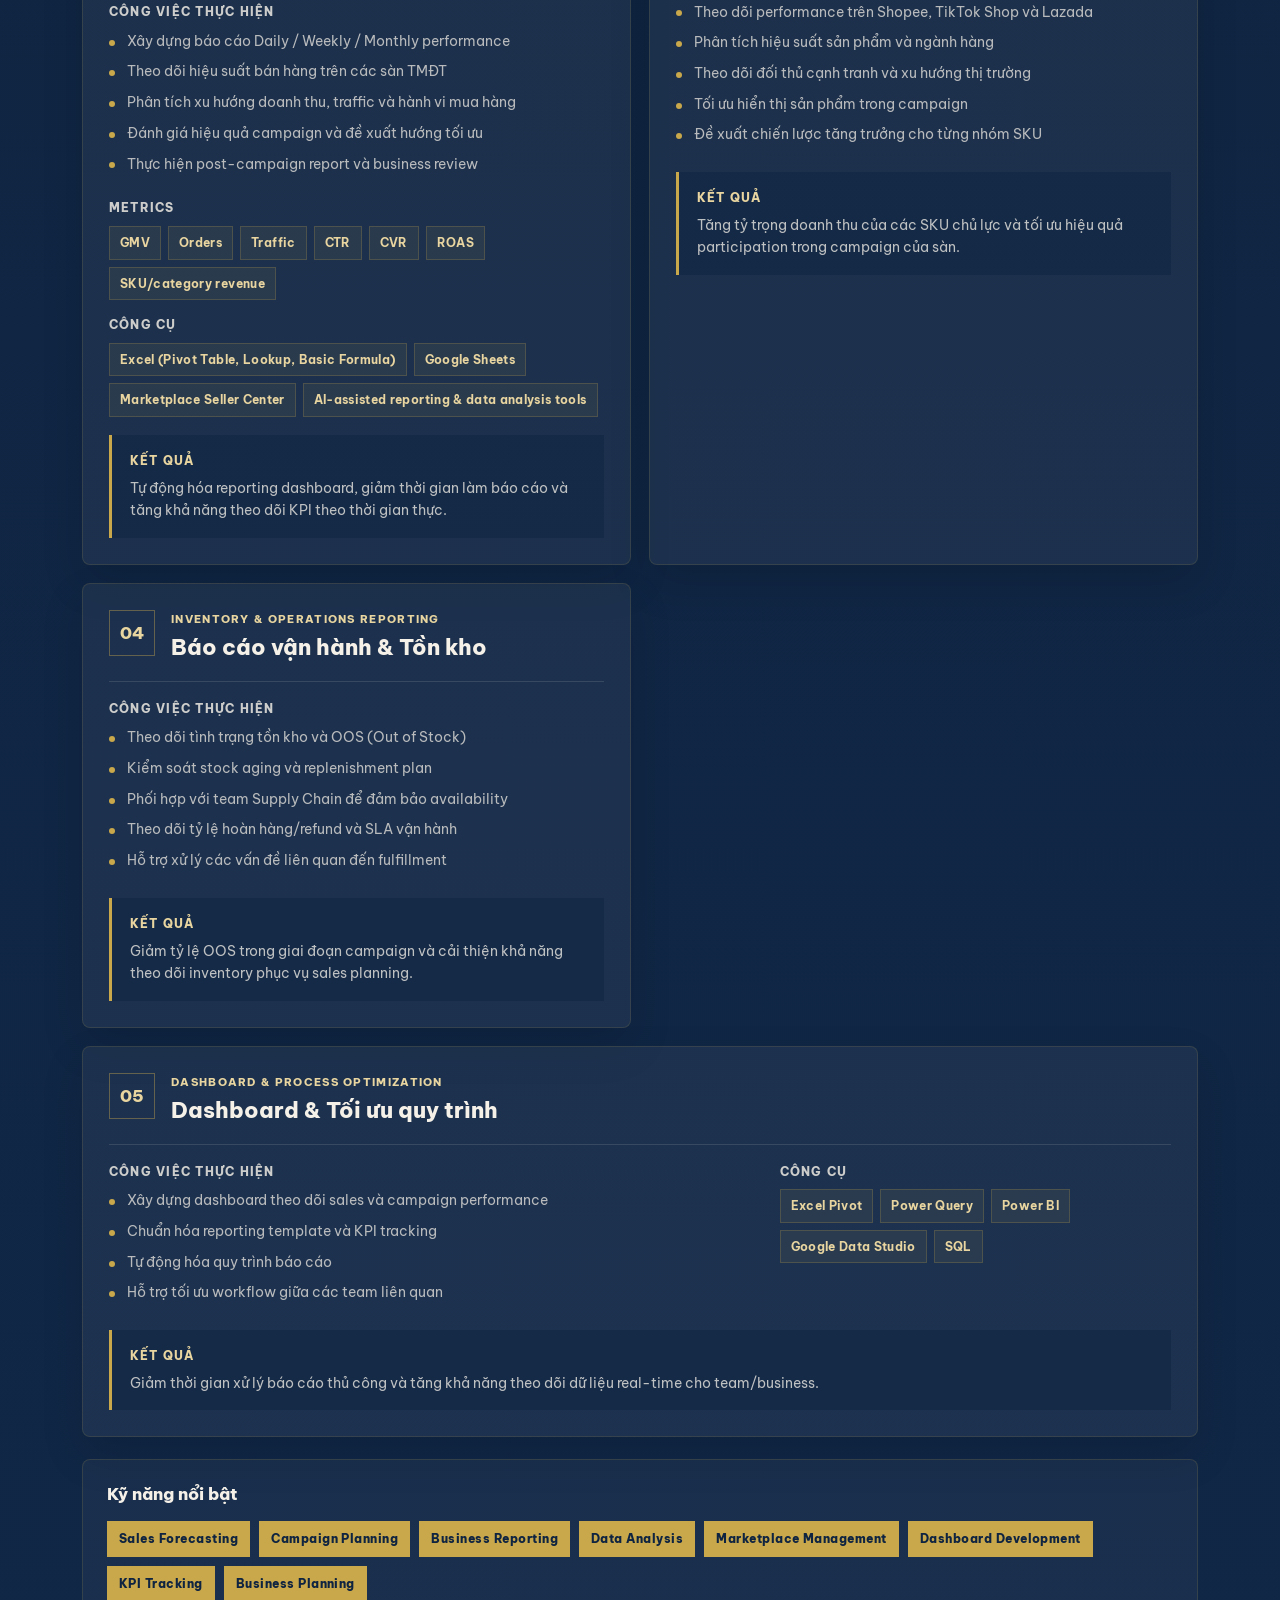
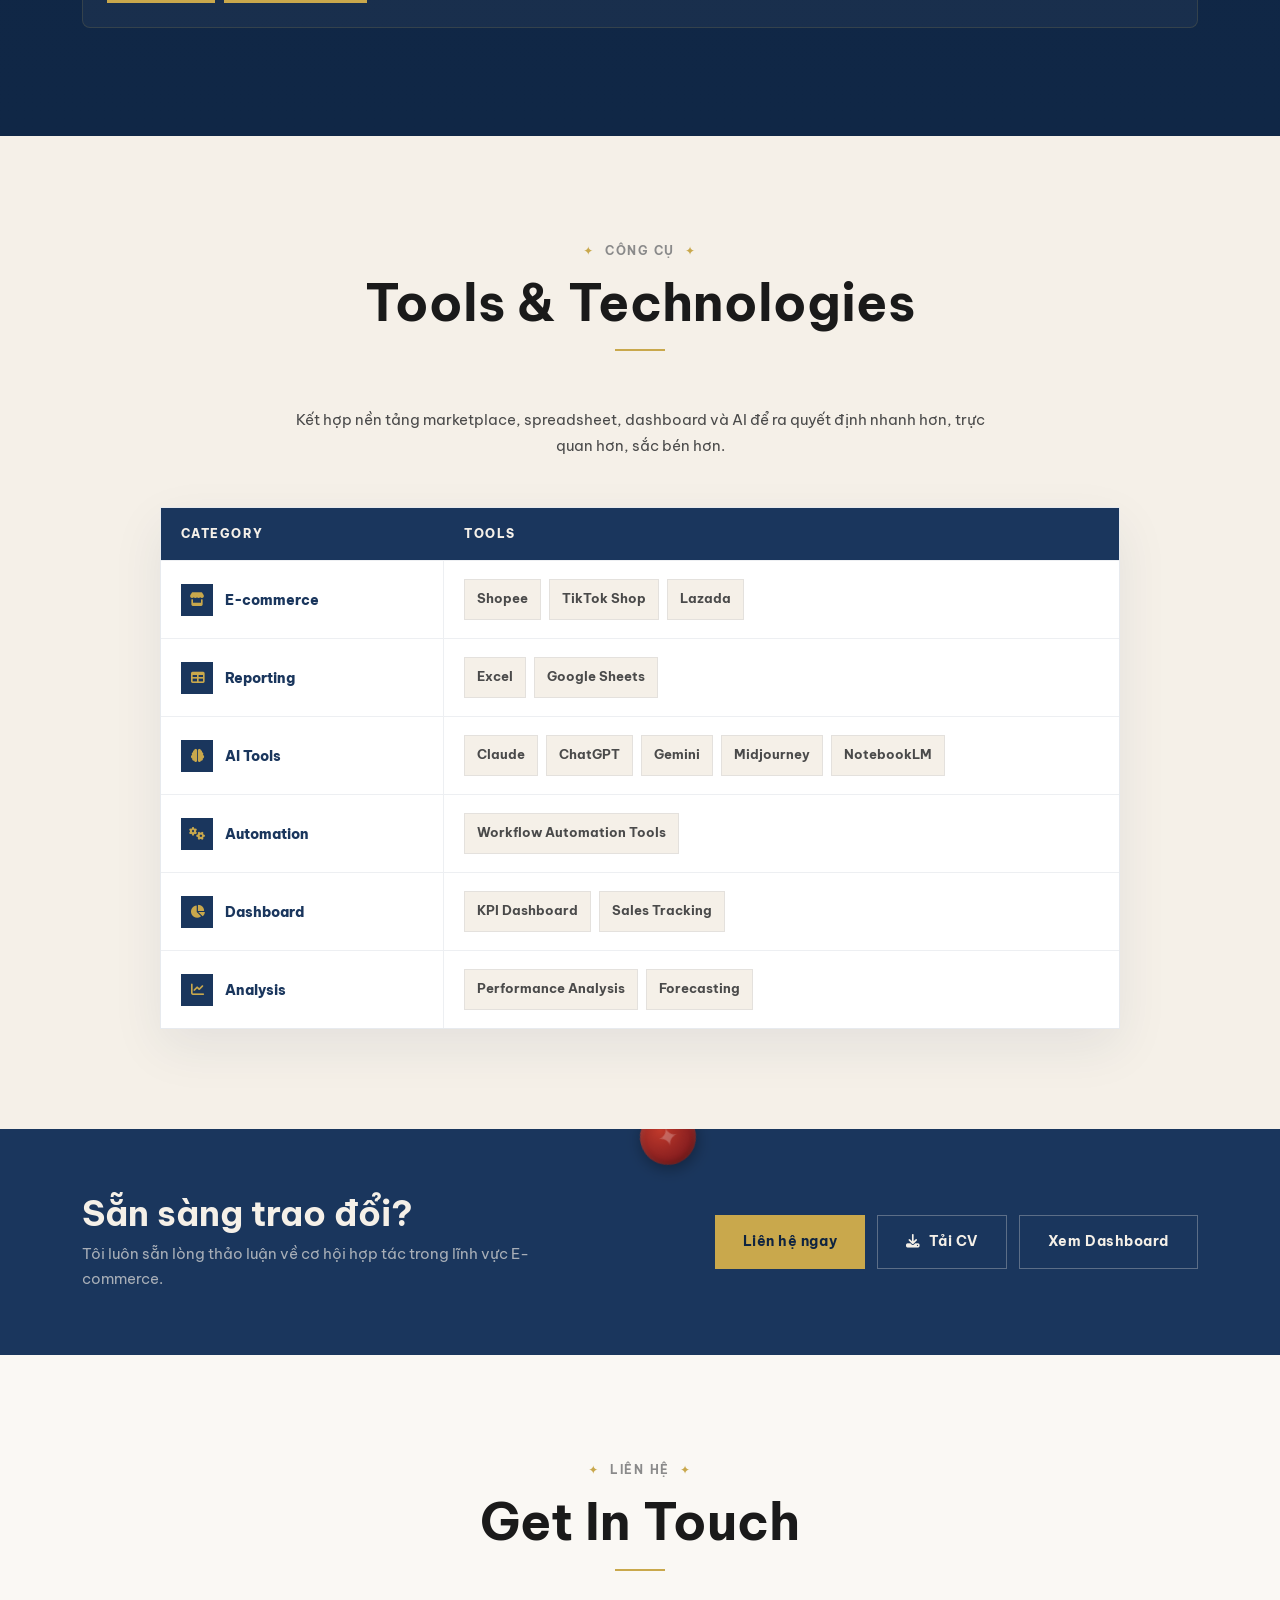
==== commit 1ca7f17c: "Add engagement features: scroll progress, CV download, lightbox, status badge, animated counters - S" ====
--- a/index.html
+++ b/index.html
@@ -6,10 +6,10 @@
     <title>THANH TRÂM — Senior E-commerce Executive Portfolio</title>
     <meta name="description" content="Portfolio Senior E-commerce Executive - Thanh Trâm. Shopee | TikTok Shop | Lazada | Data-driven Growth | Reporting | Automation.">
 
-    <!-- Google Fonts — Editorial -->
+    <!-- Google Fonts — Friendly & Readable -->
     <link rel="preconnect" href="https://fonts.googleapis.com">
     <link rel="preconnect" href="https://fonts.gstatic.com" crossorigin>
-    <link href="https://fonts.googleapis.com/css2?family=Bodoni+Moda:ital,opsz,wght@0,6..96,400;0,6..96,700;0,6..96,800;0,6..96,900;1,6..96,400;1,6..96,700;1,6..96,800;1,6..96,900&family=Inter:wght@300;400;500;600;700;800&family=Lora:ital,wght@0,400;0,500;0,600;0,700;1,400;1,500;1,600;1,700&display=swap" rel="stylesheet">
+    <link href="https://fonts.googleapis.com/css2?family=Be+Vietnam+Pro:ital,wght@0,300;0,400;0,500;0,600;0,700;0,800;1,400;1,500;1,600&family=Nunito+Sans:ital,opsz,wght@0,6..12,400;0,6..12,500;0,6..12,600;0,6..12,700;1,6..12,400;1,6..12,500;1,6..12,600&family=Playfair+Display:ital,wght@0,600;0,700;1,600;1,700&display=swap" rel="stylesheet">
 
     <!-- Bootstrap 5.3 CSS -->
     <link href="https://cdn.jsdelivr.net/npm/bootstrap@5.3.3/dist/css/bootstrap.min.css" rel="stylesheet">
@@ -25,6 +25,9 @@
 </head>
 <body>
 
+    <!-- ==================== SCROLL PROGRESS BAR ==================== -->
+    <div class="scroll-progress" id="scrollProgress" aria-hidden="true"></div>
+
     <!-- ==================== NAVBAR ==================== -->
     <nav class="ed-nav" id="mainNav">
         <div class="container">
@@ -38,7 +41,10 @@
                 <li><a href="#about" data-vi="Về tôi" data-en="About">Về tôi</a></li>
                 <li><a href="#skills" data-vi="Năng lực" data-en="Skills">Năng lực</a></li>
                 <li><a href="#experience" data-vi="Kinh nghiệm" data-en="Experience">Kinh nghiệm</a></li>
+                <li><a href="#brands" data-vi="Thương hiệu" data-en="Brands">Thương hiệu</a></li>
                 <li><a href="#projects" data-vi="Case Study" data-en="Case Studies">Case Study</a></li>
+                <li><a href="#planning-portfolio" data-vi="Planning" data-en="Planning">Planning</a></li>
+                <li><a href="#tools" data-vi="Công cụ" data-en="Tools">Công cụ</a></li>
                 <li><a href="#contact" data-vi="Liên hệ" data-en="Contact">Liên hệ</a></li>
                 <li>
                     <button class="btn-lang" id="langToggle" type="button" aria-label="Toggle language">
@@ -58,15 +64,6 @@
             <img src="assets/images/profile.jpg" alt="">
         </div>
 
-        <!-- Animated floating blobs background -->
-        <div class="ed-hero-blobs" aria-hidden="true">
-            <div class="ed-blob ed-blob-1"></div>
-            <div class="ed-blob ed-blob-2"></div>
-            <div class="ed-blob ed-blob-3"></div>
-            <div class="ed-blob ed-blob-4"></div>
-            <div class="ed-blob ed-blob-5"></div>
-        </div>
-
         <!-- Top info bar -->
         <div class="ed-hero-top ed-reveal" style="--delay:.3s">
             <div class="ed-hero-top-item">
@@ -74,17 +71,20 @@
                 <span data-vi="(Senior E-commerce Executive)" data-en="(Senior E-commerce Executive)">(Senior E-commerce Executive)</span>
             </div>
             <div class="ed-hero-top-item" style="text-align:center">
-                <span>thanhtram0934@gmail.com</span><br>
                 <span data-vi="TP. Hồ Chí Minh, Việt Nam" data-en="Ho Chi Minh City, Vietnam">TP. Hồ Chí Minh, Việt Nam</span>
             </div>
             <div class="ed-hero-top-item ed-hero-top-right">
                 <span data-vi="LIÊN HỆ" data-en="SAY HELLO">LIÊN HỆ</span><br>
-                <a href="mailto:thanhtram0934@gmail.com">(thanhtram0934@gmail.com)</a>
+                <a href="mailto:thanhtram0934@gmail.com">thanhtram0934@gmail.com</a>
             </div>
         </div>
 
         <!-- Center — giant editorial title -->
         <div class="ed-hero-center">
+            <a href="#contact" class="ed-hero-status ed-reveal" style="--delay:.45s">
+                <span class="ed-status-dot"></span>
+                <span data-vi="Đang tìm cơ hội mới" data-en="Open to new opportunities">Đang tìm cơ hội mới</span>
+            </a>
             <span class="ed-hero-welcome ed-reveal" style="--delay:.6s" data-vi="welcome to my" data-en="welcome to my">welcome to my</span>
             <h1 class="ed-hero-title ed-reveal-title" style="--delay:.9s">
                 port<em>f</em>olio
@@ -95,6 +95,18 @@
             <div class="ed-hero-badge ed-reveal-badge" style="--delay:1.5s">
                 <span class="badge-star">✦</span>
                 E-COMMERCE<br>EXECUTIVE
+            </div>
+
+            <!-- Hero CTAs -->
+            <div class="ed-hero-actions ed-reveal" style="--delay:1.5s">
+                <a href="assets/Thanh-Tram-CV.pdf" download class="ed-hero-btn ed-hero-btn-primary">
+                    <i class="fas fa-download"></i>
+                    <span data-vi="Tải CV" data-en="Download CV">Tải CV</span>
+                </a>
+                <a href="#projects" class="ed-hero-btn ed-hero-btn-ghost">
+                    <span data-vi="Xem Case Study" data-en="View Case Studies">Xem Case Study</span>
+                    <i class="fas fa-arrow-down"></i>
+                </a>
             </div>
         </div>
 
@@ -147,7 +159,7 @@
 
             <div class="ed-envelope" data-aos="zoom-in" data-aos-duration="800">
                 <div class="ed-envelope-body">
-                    <p class="ed-envelope-quote" data-vi="Tôi là một Senior E-commerce Executive đam mê<br><span class='ed-envelope-quote-emphasis'>dữ liệu, chiến lược sản phẩm</span> và<br>sức mạnh của sự tăng trưởng bền vững.<br><span class='ed-envelope-divider'></span><br>Với tôi, E-commerce không chỉ là bán hàng —<br>mà là tạo ra giá trị thông qua dữ liệu,<br>chiến lược khiến thương hiệu phát triển và ghi nhớ." data-en="A Senior E-commerce Executive who's passionate about<br><span class='ed-envelope-quote-emphasis'>data, product strategy</span> and<br>the quiet power of sustainable growth.<br><span class='ed-envelope-divider'></span><br>For me, E-commerce is more than selling —<br>it's about creating meaning through data, ideas<br>that make brands grow and remember it.">
+                    <p class="ed-envelope-quote" data-vi="Tôi là một Senior E-commerce Executive đam mê<br><span class='ed-envelope-quote-emphasis'>dữ liệu, chiến lược sản phẩm</span> và<br>sức mạnh của sự tăng trưởng bền vững.<br><span class='ed-envelope-divider'></span><br>Với tôi, E-commerce không chỉ là bán hàng —<br>mà là tạo ra giá trị thông qua dữ liệu,<br>chiến lược khiến thương hiệu phát triển và ghi nhớ." data-en="A Senior E-commerce Executive who's passionate about<br><span class='ed-envelope-quote-emphasis'>data, product strategy</span> and<br>the quiet power of sustainable growth.<br><span class='ed-envelope-divider'></span><br>For me, E-commerce is more than selling —<br>it's about creating meaning through data, ideas<br>that make brands grow and stay remembered.">
                         Tôi là một Senior E-commerce Executive đam mê<br>
                         <span class="ed-envelope-quote-emphasis">dữ liệu, chiến lược sản phẩm</span> và<br>
                         sức mạnh của sự tăng trưởng bền vững.<br>
@@ -190,7 +202,7 @@
                     <div class="ed-id-card" data-aos="fade-right" data-aos-delay="120">
                         <div class="ed-id-card-seal"></div>
                         <div class="ed-id-card-photo">
-                            <img src="assets/images/profile.jpg" alt="Nguyễn Thị Thanh Trâm">
+                            <img src="assets/images/profile-museum-portrait.jpg" alt="Nguyễn Thị Thanh Trâm">
                         </div>
                         <div class="ed-id-card-body">
                             <p class="ed-id-card-greeting" data-vi="Xin chào! Tôi là" data-en="Hi! It's me">Xin chào! Tôi là</p>
@@ -203,7 +215,7 @@
                                 </div>
                                 <div class="ed-id-info-item">
                                     <strong data-vi="Vị trí:" data-en="Role:">Vị trí:</strong>
-                                    <span>Sr. E-com Exec</span>
+                                    <span data-vi="Sr. E-com Exec" data-en="Sr. E-com Exec">Sr. E-com Exec</span>
                                 </div>
                                 <div class="ed-id-info-item">
                                     <strong>MBTI:</strong>
@@ -218,7 +230,7 @@
                             <div class="ed-id-card-langs">
                                 <h5 data-vi="Nền tảng" data-en="Platforms">Nền tảng</h5>
                                 <ul>
-                                    <li>Shopee — Chuyên sâu</li>
+                                    <li data-vi="Shopee — Chuyên sâu" data-en="Shopee — Advanced">Shopee — Chuyên sâu</li>
                                     <li>TikTok Shop</li>
                                     <li>Lazada</li>
                                 </ul>
@@ -232,31 +244,52 @@
 
                     <!-- Right — Bio -->
                     <div class="ed-about-bio" data-aos="fade-left" data-aos-delay="180">
+                        <p class="ed-about-kicker" data-vi="Về tôi" data-en="About me">Về tôi</p>
                         <h2 class="ed-about-heading">
-                            <span class="drop-cap">A</span>BOUT (ME)
+                            <span class="drop-cap">A</span>BOUT <span>(ME)</span>
                         </h2>
 
-                        <p data-vi="Tôi là một Senior E-commerce Executive có kinh nghiệm vận hành và tăng trưởng gian hàng trên các sàn TMĐT, đặc biệt trong ngành Beauty & Health và FMCG. Với nền tảng data-driven, tôi tập trung vào việc xây dựng chiến lược sản phẩm, tối ưu quảng cáo và phát triển thương hiệu trên Shopee, TikTok Shop và Lazada." data-en="I am a Senior E-commerce Executive experienced in operating and growing stores on e-commerce marketplaces, especially in the Beauty & Health and FMCG industries. With a data-driven approach, I focus on building product strategy, optimizing ads, and developing brands on Shopee, TikTok Shop, and Lazada.">Tôi là một Senior E-commerce Executive có kinh nghiệm vận hành và tăng trưởng gian hàng trên các sàn TMĐT, đặc biệt trong ngành Beauty & Health và FMCG. Với nền tảng data-driven, tôi tập trung vào việc xây dựng chiến lược sản phẩm, tối ưu quảng cáo và phát triển thương hiệu trên Shopee, TikTok Shop và Lazada.</p>
-
-                        <p data-vi="Tôi đang hướng tới vị trí E-commerce Lead / Manager, nơi tôi có thể kết hợp năng lực phân tích dữ liệu, lập kế hoạch tăng trưởng và dẫn dắt đội ngũ để tạo ra tăng trưởng bền vững cho doanh nghiệp." data-en="I am working toward an E-commerce Lead / Manager role where I can combine data analysis, growth planning, and team leadership to drive sustainable growth for businesses.">Tôi đang hướng tới vị trí E-commerce Lead / Manager, nơi tôi có thể kết hợp năng lực phân tích dữ liệu, lập kế hoạch tăng trưởng và dẫn dắt đội ngũ để tạo ra tăng trưởng bền vững cho doanh nghiệp.</p>
+                        <div class="ed-about-copy">
+                            <p data-vi="Tôi là Senior E-commerce Executive có kinh nghiệm vận hành và tăng trưởng gian hàng trên các sàn TMĐT, đặc biệt trong ngành Beauty & Health và FMCG. Với tư duy data-driven, tôi tập trung xây dựng chiến lược sản phẩm, tối ưu quảng cáo và phát triển thương hiệu trên Shopee, TikTok Shop và Lazada." data-en="I am a Senior E-commerce Executive experienced in operating and growing stores on e-commerce marketplaces, especially in Beauty & Health and FMCG. With a data-driven mindset, I focus on product strategy, ad optimization, and brand growth across Shopee, TikTok Shop, and Lazada.">Tôi là Senior E-commerce Executive có kinh nghiệm vận hành và tăng trưởng gian hàng trên các sàn TMĐT, đặc biệt trong ngành Beauty & Health và FMCG. Với tư duy data-driven, tôi tập trung xây dựng chiến lược sản phẩm, tối ưu quảng cáo và phát triển thương hiệu trên Shopee, TikTok Shop và Lazada.</p>
+
+                            <p data-vi="Tôi đang hướng tới vị trí E-commerce Lead / Manager, nơi tôi có thể kết hợp năng lực phân tích dữ liệu, lập kế hoạch tăng trưởng và dẫn dắt đội ngũ để tạo ra tăng trưởng bền vững cho doanh nghiệp." data-en="I am working toward an E-commerce Lead / Manager role where I can combine data analysis, growth planning, and team leadership to create sustainable growth for businesses.">Tôi đang hướng tới vị trí E-commerce Lead / Manager, nơi tôi có thể kết hợp năng lực phân tích dữ liệu, lập kế hoạch tăng trưởng và dẫn dắt đội ngũ để tạo ra tăng trưởng bền vững cho doanh nghiệp.</p>
+                        </div>
+
+                        <div class="ed-about-highlights" aria-label="About highlights">
+                            <div class="ed-about-highlight" data-aos="fade-up" data-aos-delay="220">
+                                <i class="fas fa-chart-line"></i>
+                                <span data-vi="Phân tích dữ liệu" data-en="Data analysis">Phân tích dữ liệu</span>
+                            </div>
+                            <div class="ed-about-highlight" data-aos="fade-up" data-aos-delay="280">
+                                <i class="fas fa-bullseye"></i>
+                                <span data-vi="Growth planning" data-en="Growth planning">Growth planning</span>
+                            </div>
+                            <div class="ed-about-highlight" data-aos="fade-up" data-aos-delay="340">
+                                <i class="fas fa-store"></i>
+                                <span data-vi="Marketplace execution" data-en="Marketplace execution">Marketplace execution</span>
+                            </div>
+                        </div>
 
                         <p class="ed-about-thanks" data-vi="Cảm ơn bạn đã ghé thăm portfolio của tôi!" data-en="Thanks for taking time to visit my portfolio!">Cảm ơn bạn đã ghé thăm portfolio của tôi!</p>
 
-                        <a href="#contact" class="ed-about-resume" data-vi="( liên hệ )  ►►" data-en="( contact )  ►►">( liên hệ )  <span class="arrows">►►</span></a>
+                        <a href="#contact" class="ed-about-resume">
+                            <span data-vi="Liên hệ" data-en="Contact">Liên hệ</span>
+                            <span class="arrows">►►</span>
+                        </a>
 
                         <!-- Stats -->
                         <div class="ed-stats-row" data-aos="zoom-in" data-aos-delay="300">
                             <div class="ed-stat">
-                                <span class="stat-number" data-count="8">0</span>
-                                <span class="stat-label" data-vi="Năng lực cốt lõi" data-en="Core strengths">Năng lực cốt lõi</span>
+                                <span class="stat-number" data-count="437" data-prefix="+" data-suffix="%">0</span>
+                                <span class="stat-label" data-vi="Tăng trưởng doanh số" data-en="Revenue growth">Tăng trưởng doanh số</span>
                             </div>
                             <div class="ed-stat">
-                                <span class="stat-number" data-count="3">0</span>
-                                <span class="stat-label" data-vi="Case Study tiêu biểu" data-en="Flagship case studies">Case Study tiêu biểu</span>
+                                <span class="stat-number" data-count="8.9" data-decimals="1">0</span>
+                                <span class="stat-label" data-vi="ROAS tối ưu đạt được" data-en="Peak ROAS achieved">ROAS tối ưu đạt được</span>
                             </div>
                             <div class="ed-stat">
-                                <span class="stat-number" data-count="1">0</span>
-                                <span class="stat-label" data-vi="Mục tiêu: E-com Lead" data-en="Goal: E-com Lead">Mục tiêu: E-com Lead</span>
+                                <span class="stat-number" data-count="15000" data-suffix="+" data-separator="true">0</span>
+                                <span class="stat-label" data-vi="Lượt bán Hero SKU" data-en="Hero SKU units sold">Lượt bán Hero SKU</span>
                             </div>
                         </div>
                     </div>
@@ -301,7 +334,7 @@
                         <h3 data-vi="Tối ưu hiệu suất" data-en="Performance Optimization">Tối ưu hiệu suất</h3>
                     </div>
                     <div class="ed-skill-body">
-                        <p data-vi="Theo dõi GMV, ROAS, CR, tỉ lệ chi phí marketing, hiệu quả campaign để đưa ra quyết định nhanh." data-en="Tracking GMV, ROAS, CR, marketing cost ratio, and campaign performance for fast decisions.">Theo dõi GMV, ROAS, CR, tỉ lệ chi phí marketing, hiệu quả campaign để đưa ra quyết định nhanh.</p>
+                        <p data-vi="Theo dõi GMV, ROAS, CR, tỷ lệ chi phí marketing, hiệu quả campaign để đưa ra quyết định nhanh." data-en="Tracking GMV, ROAS, CR, marketing cost ratio, and campaign performance for fast decisions.">Theo dõi GMV, ROAS, CR, tỷ lệ chi phí marketing, hiệu quả campaign để đưa ra quyết định nhanh.</p>
                         <div class="ed-skill-kpi">
                             <div class="ed-skill-kpi-item"><strong>8.9</strong><span>ROAS</span></div>
                             <div class="ed-skill-kpi-item"><strong>↑ 35%</strong><span>CR</span></div>
@@ -420,12 +453,21 @@
                 <div class="ed-section-rule"></div>
             </div>
 
+            <div class="ed-experience-overview" data-aos="fade-up" data-aos-delay="80">
+                <p data-vi="Hành trình vận hành và tăng trưởng các gian hàng TMĐT trong ngành Beauty & Health, FMCG và dược phẩm, tập trung vào marketplace execution, campaign planning và phân tích dữ liệu." data-en="A journey of operating and growing e-commerce stores across Beauty & Health, FMCG, and pharmaceutical categories, focused on marketplace execution, campaign planning, and data analysis.">Hành trình vận hành và tăng trưởng các gian hàng TMĐT trong ngành Beauty & Health, FMCG và dược phẩm, tập trung vào marketplace execution, campaign planning và phân tích dữ liệu.</p>
+                <div class="ed-experience-summary">
+                    <span><strong>4+</strong><em data-vi="năm kinh nghiệm" data-en="years experience">năm kinh nghiệm</em></span>
+                    <span><strong>3</strong><em data-vi="sàn TMĐT" data-en="marketplaces">sàn TMĐT</em></span>
+                    <span><strong>7</strong><em data-vi="thương hiệu" data-en="brands">thương hiệu</em></span>
+                </div>
+            </div>
+
             <div class="ed-timeline">
                 <!-- Item 1 — Current -->
                 <div class="ed-timeline-item ed-timeline-item-current" data-aos="fade-up" data-aos-delay="100">
                     <div class="ed-timeline-dot"></div>
                     <span class="ed-timeline-now" data-vi="Hiện tại" data-en="Current">Hiện tại</span>
-                    <p class="ed-timeline-date">02/2025 → 03/2026</p>
+                    <p class="ed-timeline-date">02/2025 → 05/2026</p>
                     <h3 class="ed-timeline-role">Senior E-commerce Executive</h3>
                     <p class="ed-timeline-company" data-vi="Mai Hân Group" data-en="Mai Han Group">Mai Hân Group</p>
                     <span class="ed-timeline-industry">Beauty & Health</span>
@@ -456,7 +498,7 @@
                     <div class="ed-timeline-dot"></div>
                     <p class="ed-timeline-date">02/2022 → 01/2025 <span style="opacity:.5;margin-left:8px" data-vi="(3 năm)" data-en="(3 years)">(3 năm)</span></p>
                     <h3 class="ed-timeline-role">E-commerce Executive</h3>
-                    <p class="ed-timeline-company" data-vi="Công ty TNHH Bunha" data-en="Bunha Co., Ltd">Công ty TNHH Bunha</p>
+                    <p class="ed-timeline-company" data-vi="Công ty Cổ phần Dược phẩm Ladophar" data-en="Ladophar Pharmaceutical Joint Stock Company">Công ty Cổ phần Dược phẩm Ladophar</p>
                     <span class="ed-timeline-industry" data-vi="FMCG, TPCN, Mỹ phẩm" data-en="FMCG, Supplements, Cosmetics">FMCG, TPCN, Mỹ phẩm</span>
                     <p class="ed-timeline-desc" data-vi="Vận hành Shopee Mall, LazMall, TikTok Shop cho nhiều thương hiệu; quản lý 40+ SKU, tối ưu tồn kho, định giá, campaign, thực thi mega campaign, flash sale, KOL/KOC, livestream." data-en="Operated Shopee Mall, LazMall, TikTok Shop for multiple brands; managed 40+ SKUs, optimized inventory, pricing, campaigns; executed mega campaigns, flash sales, KOL/KOC collaborations, livestreams.">Vận hành Shopee Mall, LazMall, TikTok Shop cho nhiều thương hiệu; quản lý 40+ SKU, tối ưu tồn kho, định giá, campaign, thực thi mega campaign, flash sale, KOL/KOC, livestream.</p>
 
@@ -479,6 +521,68 @@
                         <span>Shopee Mall</span><span>LazMall</span><span>KOL/KOC</span><span>Livestream</span>
                     </div>
                 </div>
+            </div>
+        </div>
+    </section>
+
+    <!-- ==================== BRANDS — Logo Wall ==================== -->
+    <section class="ed-brands" id="brands">
+        <div class="container">
+            <div class="ed-section-header" data-aos="fade-up">
+                <p class="ed-section-sub"><span class="star">✦</span> Brand Portfolio <span class="star">✦</span></p>
+                <h2 class="ed-section-title" data-vi="Thương hiệu từng vận hành" data-en="Brands I've Managed">Thương hiệu từng vận hành</h2>
+                <div class="ed-section-rule"></div>
+            </div>
+
+            <div class="ed-brand-logo-wall" aria-label="Managed brands">
+                <article class="ed-brand-logo-card brand-tea brand-ladophar" data-aos="fade-up" data-aos-delay="80">
+                    <div class="ed-brand-logo-mark">
+                        <img src="logo.webp.jpg" alt="Logo Trà Ladophar">
+                    </div>
+                    <p data-vi="Trà Ladophar" data-en="Ladophar Tea">Trà Ladophar</p>
+                </article>
+
+                <article class="ed-brand-logo-card brand-beauty brand-vitara" data-aos="fade-up" data-aos-delay="140">
+                    <div class="ed-brand-logo-mark">
+                        <img src="Vitara.jpg" alt="Logo Mỹ phẩm Vitara">
+                    </div>
+                    <p data-vi="Mỹ phẩm Vitara" data-en="Vitara Cosmetics">Mỹ phẩm Vitara</p>
+                </article>
+
+                <article class="ed-brand-logo-card brand-makeup brand-holdlive" data-aos="fade-up" data-aos-delay="200">
+                    <div class="ed-brand-logo-mark">
+                        <img src="holdlive.jpg" alt="Logo Makeup Holdlive">
+                    </div>
+                    <p data-vi="Makeup Holdlive" data-en="Holdlive Makeup">Makeup Holdlive</p>
+                </article>
+
+                <article class="ed-brand-logo-card brand-makeup brand-gogotales" data-aos="fade-up" data-aos-delay="260">
+                    <div class="ed-brand-logo-mark">
+                        <img src="gogotales.jpg" alt="Logo Makeup Gogotales">
+                    </div>
+                    <p data-vi="Makeup Gogotales" data-en="Gogotales Makeup">Makeup Gogotales</p>
+                </article>
+
+                <article class="ed-brand-logo-card brand-tea brand-ammu" data-aos="fade-up" data-aos-delay="320">
+                    <div class="ed-brand-logo-mark">
+                        <img src="trà ammu.jpg" alt="Logo Trà AMMU">
+                    </div>
+                    <p data-vi="Trà AMMU" data-en="AMMU Tea">Trà AMMU</p>
+                </article>
+
+                <article class="ed-brand-logo-card brand-tea brand-sadu" data-aos="fade-up" data-aos-delay="380">
+                    <div class="ed-brand-logo-mark">
+                        <img src="sadu_.png" alt="Logo Trà Sadu">
+                    </div>
+                    <p data-vi="Trà Sadu" data-en="Sadu Tea">Trà Sadu</p>
+                </article>
+
+                <article class="ed-brand-logo-card brand-derma brand-trioderma" data-aos="fade-up" data-aos-delay="440">
+                    <div class="ed-brand-logo-mark">
+                        <img src="trioderma.jpg" alt="Logo Mỹ phẩm Trioderma">
+                    </div>
+                    <p data-vi="Mỹ phẩm Trioderma" data-en="Trioderma Cosmetics">Mỹ phẩm Trioderma</p>
+                </article>
             </div>
         </div>
     </section>
@@ -656,13 +760,13 @@
                     <div class="ed-case-narrative">
                         <div class="ed-phase-block">
                             <h4 class="ed-phase-title"><i class="fas fa-bookmark"></i> <span data-vi="Bối cảnh" data-en="Background">Bối cảnh</span></h4>
-                            <p data-vi="Scale doanh thu đồng thời kiểm soát tỉ lệ chi phí marketing cho ngành hàng Beauty & Health." data-en="Scale revenue while controlling marketing cost ratio for Beauty & Health.">Scale doanh thu đồng thời kiểm soát tỉ lệ chi phí marketing cho ngành hàng Beauty & Health.</p>
+                            <p data-vi="Scale doanh thu đồng thời kiểm soát tỷ lệ chi phí marketing cho ngành hàng Beauty & Health." data-en="Scale revenue while controlling marketing cost ratio for Beauty & Health.">Scale doanh thu đồng thời kiểm soát tỷ lệ chi phí marketing cho ngành hàng Beauty & Health.</p>
                         </div>
                         <div class="ed-phase-block">
                             <h4 class="ed-phase-title"><i class="fas fa-bullseye"></i> <span data-vi="Mục tiêu" data-en="Goals">Mục tiêu</span></h4>
                             <ul>
                                 <li data-vi="Cải thiện hiệu quả quảng cáo qua cấu trúc funnel" data-en="Improve ad performance via funnel structure">Cải thiện hiệu quả quảng cáo qua cấu trúc funnel</li>
-                                <li data-vi="Tối ưu tỉ lệ chi phí marketing" data-en="Optimize marketing cost ratio">Tối ưu tỉ lệ chi phí marketing</li>
+                                <li data-vi="Tối ưu tỷ lệ chi phí marketing" data-en="Optimize marketing cost ratio">Tối ưu tỷ lệ chi phí marketing</li>
                                 <li data-vi="Hỗ trợ tăng trưởng doanh thu bền vững" data-en="Support sustainable revenue growth">Hỗ trợ tăng trưởng doanh thu bền vững</li>
                             </ul>
                         </div>
@@ -688,7 +792,7 @@
                             <div class="ed-result-metric">
                                 <span class="metric-value" data-vi="Kiểm soát tốt" data-en="Better Control">Kiểm soát tốt</span>
                                 <span class="metric-unit" data-vi="Chi phí MKT" data-en="MKT Cost">Chi phí MKT</span>
-                                <span class="metric-label" data-vi="Tỉ lệ chi phí marketing" data-en="Marketing cost ratio">Tỉ lệ chi phí marketing</span>
+                                <span class="metric-label" data-vi="Tỷ lệ chi phí marketing" data-en="Marketing cost ratio">Tỷ lệ chi phí marketing</span>
                             </div>
                             <div class="ed-result-metric">
                                 <span class="metric-value" data-vi="Nhanh" data-en="Fast">Nhanh</span>
@@ -890,61 +994,190 @@
     <section id="planning-portfolio" class="ed-planning">
         <div class="container">
             <div class="ed-section-header" data-aos="fade-up">
-                <p class="ed-section-sub"><span class="star">✦</span> Portfolio <span class="star">✦</span></p>
-                <h2 class="ed-section-title">Planning & Reporting Portfolio</h2>
+                <p class="ed-section-sub"><span class="star">✦</span> Skill Set <span class="star">✦</span></p>
+                <h2 class="ed-section-title">Planning & Reporting Skills</h2>
                 <div class="ed-section-rule"></div>
             </div>
 
-            <div class="ed-plan-grid">
-                <!-- Featured -->
-                <div class="ed-plan-featured" data-aos="fade-right" data-aos-delay="100">
-                    <div class="ed-plan-image">
-                        <img src="assets/images/planning-growth-2026.jpg" alt="Growth Planning">
-                        <span class="ed-plan-number">01</span>
-                    </div>
-                    <div class="ed-plan-body">
-                        <div class="ed-plan-icon"><i class="fas fa-chart-line"></i></div>
-                        <h3 data-vi="Annual / Quarterly / Monthly Growth Planning" data-en="Annual / Quarterly / Monthly Growth Planning">Annual / Quarterly / Monthly Growth Planning</h3>
-                        <p data-vi="Xây dựng kế hoạch tăng trưởng toàn diện từ mục tiêu doanh thu, yếu tố mùa vụ, cấu trúc campaign đến phân bổ SKU và theo dõi KPI." data-en="Build comprehensive growth plans from revenue targets, seasonal factors, campaign structure to SKU allocation and KPI tracking.">Xây dựng kế hoạch tăng trưởng toàn diện từ mục tiêu doanh thu, yếu tố mùa vụ, cấu trúc campaign đến phân bổ SKU và theo dõi KPI.</p>
-                        <ul class="ed-plan-features">
-                            <li><i class="fas fa-check"></i> <span data-vi="Mục tiêu doanh thu theo tháng/quý/năm" data-en="Revenue targets by month/quarter/year">Mục tiêu doanh thu theo tháng/quý/năm</span></li>
-                            <li><i class="fas fa-check"></i> Campaign roadmap & timeline</li>
-                            <li><i class="fas fa-check"></i> <span data-vi="KPI theo dõi (GMV, ROAS, CR, AOV)" data-en="KPI tracking (GMV, ROAS, CR, AOV)">KPI theo dõi (GMV, ROAS, CR, AOV)</span></li>
-                        </ul>
-                    </div>
-                </div>
-
-                <!-- Sidebar cards -->
-                <div class="ed-plan-sidebar">
-                    <div class="ed-plan-side" data-aos="fade-left" data-aos-delay="150">
-                        <div class="ed-plan-side-image">
-                            <img src="assets/images/planning-livestream-2026.jpg" alt="Livestream Planning">
-                            <span class="ed-plan-number">02</span>
-                        </div>
-                        <div class="ed-plan-side-body">
-                            <div class="ed-plan-icon"><i class="fas fa-video"></i></div>
-                            <h3 data-vi="Livestream Planning Framework" data-en="Livestream Planning Framework">Livestream Planning Framework</h3>
-                            <p data-vi="Xây dựng kế hoạch livestream theo tuần/tháng với logic chọn sản phẩm, format nội dung, và mục tiêu từng phiên." data-en="Build weekly/monthly livestream plans with product selection logic, content format, and session targets.">Xây dựng kế hoạch livestream theo tuần/tháng với logic chọn sản phẩm, format nội dung, và mục tiêu từng phiên.</p>
-                            <div class="ed-plan-mini-tags">
-                                <span data-vi="Lịch live" data-en="Live schedule">Lịch live</span><span>SKU</span><span>KPI</span>
-                            </div>
-                        </div>
-                    </div>
-
-                    <div class="ed-plan-side" data-aos="fade-left" data-aos-delay="220">
-                        <div class="ed-plan-side-image">
-                            <img src="assets/images/planning-dashboard-shop.jpg" alt="Dashboard Reporting">
-                            <span class="ed-plan-number">03</span>
-                        </div>
-                        <div class="ed-plan-side-body">
-                            <div class="ed-plan-icon"><i class="fas fa-tachometer-alt"></i></div>
-                            <h3 data-vi="Shop Dashboard & Performance Reporting" data-en="Shop Dashboard & Performance Reporting">Shop Dashboard & Performance Reporting</h3>
-                            <p data-vi="Xây dựng dashboard và hệ thống báo cáo theo ngày/tuần/tháng để theo dõi hiệu suất và hỗ trợ ra quyết định nhanh." data-en="Build dashboards and reporting systems by day/week/month to track performance and support fast decisions.">Xây dựng dashboard và hệ thống báo cáo theo ngày/tuần/tháng để theo dõi hiệu suất và hỗ trợ ra quyết định nhanh.</p>
-                            <div class="ed-plan-mini-tags">
-                                <span>GMV</span><span>ROAS</span><span>Funnel</span>
-                            </div>
-                        </div>
-                    </div>
+            <div class="ed-plan-intro" data-aos="fade-up" data-aos-delay="80">
+                <p data-vi="Kinh nghiệm trong việc lập kế hoạch kinh doanh, theo dõi hiệu suất bán hàng và xây dựng hệ thống báo cáo cho các kênh thương mại điện tử. Tham gia quản lý campaign, phân tích dữ liệu kinh doanh và tối ưu hiệu quả vận hành trên các sàn TMĐT." data-en="Experience in business planning, sales performance tracking, and reporting system development for e-commerce channels. Involved in campaign management, business data analysis, and operational performance optimization across marketplaces.">Kinh nghiệm trong việc lập kế hoạch kinh doanh, theo dõi hiệu suất bán hàng và xây dựng hệ thống báo cáo cho các kênh thương mại điện tử. Tham gia quản lý campaign, phân tích dữ liệu kinh doanh và tối ưu hiệu quả vận hành trên các sàn TMĐT.</p>
+                <div class="ed-plan-summary">
+                    <span>Sales Planning</span>
+                    <span>Performance Reporting</span>
+                    <span>Marketplace Management</span>
+                    <span>Dashboard Optimization</span>
+                </div>
+            </div>
+
+            <div class="ed-report-grid">
+                <article class="ed-report-card ed-report-card-featured" data-aos="fade-up" data-aos-delay="100">
+                    <div class="ed-report-card-head">
+                        <span class="ed-report-number">01</span>
+                        <div>
+                            <p class="ed-report-eyebrow">Sales & Campaign Planning</p>
+                            <h3 data-vi="Lập kế hoạch bán hàng & Campaign" data-en="Sales & Campaign Planning">Lập kế hoạch bán hàng & Campaign</h3>
+                        </div>
+                    </div>
+                    <div class="ed-report-content">
+                        <div class="ed-report-block">
+                            <h4 data-vi="Công việc thực hiện" data-en="Scope of work">Công việc thực hiện</h4>
+                            <ul>
+                                <li>Lập kế hoạch doanh thu theo tháng/quý</li>
+                                <li>Forecast doanh số dựa trên dữ liệu lịch sử và mùa campaign</li>
+                                <li>Xây dựng promotion calendar cho các campaign lớn (9.9, 11.11, 12.12)</li>
+                                <li>Theo dõi tiến độ campaign và điều chỉnh kế hoạch theo performance thực tế</li>
+                                <li>Phối hợp với team Marketing, Ads và Operations để triển khai campaign</li>
+                            </ul>
+                        </div>
+                        <div class="ed-report-block">
+                            <h4>KPI</h4>
+                            <div class="ed-report-tags">
+                                <span>GMV</span><span>Traffic</span><span>CVR</span><span>AOV</span><span>ROAS</span><span>Orders</span>
+                            </div>
+                        </div>
+                        <div class="ed-report-result">
+                            <strong data-vi="Kết quả" data-en="Results">Kết quả</strong>
+                            <p data-vi="Tăng trưởng GMV trong các campaign lớn và cải thiện tỷ lệ chuyển đổi thông qua tối ưu sản phẩm, promotion." data-en="Improved GMV during major campaigns and conversion rate through product and promotion optimization.">Tăng trưởng GMV trong các campaign lớn và cải thiện tỷ lệ chuyển đổi thông qua tối ưu sản phẩm, promotion.</p>
+                        </div>
+                    </div>
+                </article>
+
+                <article class="ed-report-card" data-aos="fade-up" data-aos-delay="160">
+                    <div class="ed-report-card-head">
+                        <span class="ed-report-number">02</span>
+                        <div>
+                            <p class="ed-report-eyebrow">Performance Reporting & Business Analysis</p>
+                            <h3 data-vi="Báo cáo hiệu suất & Phân tích kinh doanh" data-en="Performance Reporting & Business Analysis">Báo cáo hiệu suất & Phân tích kinh doanh</h3>
+                        </div>
+                    </div>
+                    <div class="ed-report-content">
+                        <div class="ed-report-block">
+                            <h4 data-vi="Công việc thực hiện" data-en="Scope of work">Công việc thực hiện</h4>
+                            <ul>
+                                <li>Xây dựng báo cáo Daily / Weekly / Monthly performance</li>
+                                <li>Theo dõi hiệu suất bán hàng trên các sàn TMĐT</li>
+                                <li>Phân tích xu hướng doanh thu, traffic và hành vi mua hàng</li>
+                                <li>Đánh giá hiệu quả campaign và đề xuất hướng tối ưu</li>
+                                <li>Thực hiện post-campaign report và business review</li>
+                            </ul>
+                        </div>
+                        <div class="ed-report-block">
+                            <h4>Metrics</h4>
+                            <div class="ed-report-tags">
+                                <span>GMV</span><span>Orders</span><span>Traffic</span><span>CTR</span><span>CVR</span><span>ROAS</span><span>SKU/category revenue</span>
+                            </div>
+                        </div>
+                        <div class="ed-report-block">
+                            <h4 data-vi="Công cụ" data-en="Tools">Công cụ</h4>
+                            <div class="ed-report-tags">
+                                <span>Excel (Pivot Table, Lookup, Basic Formula)</span>
+                                <span>Google Sheets</span>
+                                <span>Marketplace Seller Center</span>
+                                <span>AI-assisted reporting & data analysis tools</span>
+                            </div>
+                        </div>
+                        <div class="ed-report-result">
+                            <strong data-vi="Kết quả" data-en="Results">Kết quả</strong>
+                            <p data-vi="Tự động hóa reporting dashboard, giảm thời gian làm báo cáo và tăng khả năng theo dõi KPI theo thời gian thực." data-en="Automated reporting dashboards, reduced reporting time, and improved real-time KPI tracking.">Tự động hóa reporting dashboard, giảm thời gian làm báo cáo và tăng khả năng theo dõi KPI theo thời gian thực.</p>
+                        </div>
+                    </div>
+                </article>
+
+                <article class="ed-report-card" data-aos="fade-up" data-aos-delay="220">
+                    <div class="ed-report-card-head">
+                        <span class="ed-report-number">03</span>
+                        <div>
+                            <p class="ed-report-eyebrow">Marketplace Performance Management</p>
+                            <h3 data-vi="Quản lý hiệu suất sàn TMĐT" data-en="Marketplace Performance Management">Quản lý hiệu suất sàn TMĐT</h3>
+                        </div>
+                    </div>
+                    <div class="ed-report-content">
+                        <div class="ed-report-block">
+                            <h4 data-vi="Công việc thực hiện" data-en="Scope of work">Công việc thực hiện</h4>
+                            <ul>
+                                <li>Theo dõi performance trên Shopee, TikTok Shop và Lazada</li>
+                                <li>Phân tích hiệu suất sản phẩm và ngành hàng</li>
+                                <li>Theo dõi đối thủ cạnh tranh và xu hướng thị trường</li>
+                                <li>Tối ưu hiển thị sản phẩm trong campaign</li>
+                                <li>Đề xuất chiến lược tăng trưởng cho từng nhóm SKU</li>
+                            </ul>
+                        </div>
+                        <div class="ed-report-result">
+                            <strong data-vi="Kết quả" data-en="Results">Kết quả</strong>
+                            <p data-vi="Tăng tỷ trọng doanh thu của các SKU chủ lực và tối ưu hiệu quả participation trong campaign của sàn." data-en="Increased revenue contribution from hero SKUs and optimized campaign participation efficiency.">Tăng tỷ trọng doanh thu của các SKU chủ lực và tối ưu hiệu quả participation trong campaign của sàn.</p>
+                        </div>
+                    </div>
+                </article>
+
+                <article class="ed-report-card" data-aos="fade-up" data-aos-delay="280">
+                    <div class="ed-report-card-head">
+                        <span class="ed-report-number">04</span>
+                        <div>
+                            <p class="ed-report-eyebrow">Inventory & Operations Reporting</p>
+                            <h3 data-vi="Báo cáo vận hành & Tồn kho" data-en="Inventory & Operations Reporting">Báo cáo vận hành & Tồn kho</h3>
+                        </div>
+                    </div>
+                    <div class="ed-report-content">
+                        <div class="ed-report-block">
+                            <h4 data-vi="Công việc thực hiện" data-en="Scope of work">Công việc thực hiện</h4>
+                            <ul>
+                                <li>Theo dõi tình trạng tồn kho và OOS (Out of Stock)</li>
+                                <li>Kiểm soát stock aging và replenishment plan</li>
+                                <li>Phối hợp với team Supply Chain để đảm bảo availability</li>
+                                <li>Theo dõi tỷ lệ hoàn hàng/refund và SLA vận hành</li>
+                                <li>Hỗ trợ xử lý các vấn đề liên quan đến fulfillment</li>
+                            </ul>
+                        </div>
+                        <div class="ed-report-result">
+                            <strong data-vi="Kết quả" data-en="Results">Kết quả</strong>
+                            <p data-vi="Giảm tỷ lệ OOS trong giai đoạn campaign và cải thiện khả năng theo dõi inventory phục vụ sales planning." data-en="Reduced OOS during campaign periods and improved inventory tracking for sales planning.">Giảm tỷ lệ OOS trong giai đoạn campaign và cải thiện khả năng theo dõi inventory phục vụ sales planning.</p>
+                        </div>
+                    </div>
+                </article>
+
+                <article class="ed-report-card ed-report-card-wide" data-aos="fade-up" data-aos-delay="340">
+                    <div class="ed-report-card-head">
+                        <span class="ed-report-number">05</span>
+                        <div>
+                            <p class="ed-report-eyebrow">Dashboard & Process Optimization</p>
+                            <h3 data-vi="Dashboard & Tối ưu quy trình" data-en="Dashboard & Process Optimization">Dashboard & Tối ưu quy trình</h3>
+                        </div>
+                    </div>
+                    <div class="ed-report-content ed-report-content-split">
+                        <div class="ed-report-block">
+                            <h4 data-vi="Công việc thực hiện" data-en="Scope of work">Công việc thực hiện</h4>
+                            <ul>
+                                <li>Xây dựng dashboard theo dõi sales và campaign performance</li>
+                                <li>Chuẩn hóa reporting template và KPI tracking</li>
+                                <li>Tự động hóa quy trình báo cáo</li>
+                                <li>Hỗ trợ tối ưu workflow giữa các team liên quan</li>
+                            </ul>
+                        </div>
+                        <div class="ed-report-block">
+                            <h4 data-vi="Công cụ" data-en="Tools">Công cụ</h4>
+                            <div class="ed-report-tags">
+                                <span>Excel Pivot</span><span>Power Query</span><span>Power BI</span><span>Google Data Studio</span><span>SQL</span>
+                            </div>
+                        </div>
+                        <div class="ed-report-result">
+                            <strong data-vi="Kết quả" data-en="Results">Kết quả</strong>
+                            <p data-vi="Giảm thời gian xử lý báo cáo thủ công và tăng khả năng theo dõi dữ liệu real-time cho team/business." data-en="Reduced manual reporting time and improved real-time data visibility for teams and business stakeholders.">Giảm thời gian xử lý báo cáo thủ công và tăng khả năng theo dõi dữ liệu real-time cho team/business.</p>
+                        </div>
+                    </div>
+                </article>
+            </div>
+
+            <div class="ed-report-skills" data-aos="fade-up" data-aos-delay="420">
+                <h3 data-vi="Kỹ năng nổi bật" data-en="Key Skills">Kỹ năng nổi bật</h3>
+                <div class="ed-report-skill-list">
+                    <span>Sales Forecasting</span>
+                    <span>Campaign Planning</span>
+                    <span>Business Reporting</span>
+                    <span>Data Analysis</span>
+                    <span>Marketplace Management</span>
+                    <span>Dashboard Development</span>
+                    <span>KPI Tracking</span>
+                    <span>Business Planning</span>
                 </div>
             </div>
         </div>
@@ -961,75 +1194,62 @@
 
             <div class="ed-tools-intro" data-aos="fade-up">
                 <p data-vi="Kết hợp nền tảng marketplace, spreadsheet, dashboard và AI để ra quyết định nhanh hơn, trực quan hơn, sắc bén hơn." data-en="Combining marketplace platforms, spreadsheets, dashboards, and AI for faster, more visual, sharper decisions.">Kết hợp nền tảng marketplace, spreadsheet, dashboard và AI để ra quyết định nhanh hơn, trực quan hơn, sắc bén hơn.</p>
-                <div class="ed-tools-stats">
-                    <div class="ed-tools-stat">
-                        <strong>3</strong>
-                        <span data-vi="Sàn TMĐT" data-en="Marketplaces">Sàn TMĐT</span>
-                    </div>
-                    <div class="ed-tools-stat">
-                        <strong>4</strong>
-                        <span>Data Tools</span>
-                    </div>
-                    <div class="ed-tools-stat">
-                        <strong>3</strong>
-                        <span data-vi="AI & Tự động" data-en="AI & Automation">AI & Tự động</span>
-                    </div>
-                </div>
-            </div>
-
-            <div class="ed-tools-grid">
-                <!-- Marketplace -->
-                <div class="ed-tools-cell" data-aos="fade-up" data-aos-delay="150">
-                    <div class="ed-tools-cell-header">
-                        <i class="fas fa-store"></i>
-                        <div>
-                            <span class="tag" data-vi="Nền tảng bán hàng" data-en="Selling platforms">Nền tảng bán hàng</span>
-                            <h4 data-vi="Marketplace" data-en="Marketplace">Marketplace</h4>
-                        </div>
-                    </div>
-                    <div class="ed-tools-cell-body">
-                        <div class="ed-tools-pills">
-                            <span><i class="fas fa-shopping-bag"></i> Shopee</span>
-                            <span><i class="fab fa-tiktok"></i> TikTok Shop</span>
-                            <span><i class="fas fa-store"></i> Lazada</span>
-                        </div>
-                    </div>
-                </div>
-
-                <!-- Data -->
-                <div class="ed-tools-cell" data-aos="fade-up" data-aos-delay="220">
-                    <div class="ed-tools-cell-header">
-                        <i class="fas fa-table"></i>
-                        <div>
-                            <span class="tag" data-vi="Dữ liệu & báo cáo" data-en="Data & reporting">Dữ liệu & báo cáo</span>
-                            <h4 data-vi="Bảng tính & Dashboard" data-en="Spreadsheets & Dashboard">Bảng tính & Dashboard</h4>
-                        </div>
-                    </div>
-                    <div class="ed-tools-cell-body">
-                        <div class="ed-tools-pills">
-                            <span><i class="fas fa-file-excel"></i> Excel</span>
-                            <span><i class="fas fa-table"></i> Google Sheets</span>
-                            <span><i class="fas fa-th"></i> Pivot Table</span>
-                            <span><i class="fas fa-search"></i> XLOOKUP</span>
-                        </div>
-                    </div>
-                </div>
-
-                <!-- AI -->
-                <div class="ed-tools-cell" data-aos="fade-up" data-aos-delay="290">
-                    <div class="ed-tools-cell-header">
-                        <i class="fas fa-brain"></i>
-                        <div>
-                            <span class="tag" data-vi="Tự động hóa" data-en="Automation">Tự động hóa</span>
-                            <h4 data-vi="AI & Automation" data-en="AI & Automation">AI & Automation</h4>
-                        </div>
-                    </div>
-                    <div class="ed-tools-cell-body">
-                        <div class="ed-tools-pills">
-                            <span><i class="fas fa-tachometer-alt"></i> Dashboard</span>
-                            <span><i class="fas fa-robot"></i> AI / ChatGPT</span>
-                            <span><i class="fas fa-cog"></i> Automation</span>
-                        </div>
+            </div>
+
+            <div class="ed-tools-table" data-aos="fade-up" data-aos-delay="120">
+                <div class="ed-tools-table-head">
+                    <span>Category</span>
+                    <span>Tools</span>
+                </div>
+
+                <div class="ed-tools-row">
+                    <div class="ed-tools-category"><i class="fas fa-store"></i> E-commerce</div>
+                    <div class="ed-tools-list">
+                        <span>Shopee</span>
+                        <span>TikTok Shop</span>
+                        <span>Lazada</span>
+                    </div>
+                </div>
+
+                <div class="ed-tools-row">
+                    <div class="ed-tools-category"><i class="fas fa-table"></i> Reporting</div>
+                    <div class="ed-tools-list">
+                        <span>Excel</span>
+                        <span>Google Sheets</span>
+                    </div>
+                </div>
+
+                <div class="ed-tools-row">
+                    <div class="ed-tools-category"><i class="fas fa-brain"></i> AI Tools</div>
+                    <div class="ed-tools-list">
+                        <span>Claude</span>
+                        <span>ChatGPT</span>
+                        <span>Gemini</span>
+                        <span>Midjourney</span>
+                        <span>NotebookLM</span>
+                    </div>
+                </div>
+
+                <div class="ed-tools-row">
+                    <div class="ed-tools-category"><i class="fas fa-cogs"></i> Automation</div>
+                    <div class="ed-tools-list">
+                        <span>Workflow Automation Tools</span>
+                    </div>
+                </div>
+
+                <div class="ed-tools-row">
+                    <div class="ed-tools-category"><i class="fas fa-chart-pie"></i> Dashboard</div>
+                    <div class="ed-tools-list">
+                        <span>KPI Dashboard</span>
+                        <span>Sales Tracking</span>
+                    </div>
+                </div>
+
+                <div class="ed-tools-row">
+                    <div class="ed-tools-category"><i class="fas fa-chart-line"></i> Analysis</div>
+                    <div class="ed-tools-list">
+                        <span>Performance Analysis</span>
+                        <span>Forecasting</span>
                     </div>
                 </div>
             </div>
@@ -1047,6 +1267,10 @@
                 </div>
                 <div class="ed-cta-actions">
                     <a href="#contact" class="ed-btn-gold" data-vi="Liên hệ ngay" data-en="Contact Me">Liên hệ ngay</a>
+                    <a href="assets/Thanh-Tram-CV.pdf" download class="ed-btn-outline-cream">
+                        <i class="fas fa-download"></i>
+                        <span data-vi="Tải CV" data-en="Download CV">Tải CV</span>
+                    </a>
                     <a href="report.html" class="ed-btn-outline-cream" data-vi="Xem Dashboard" data-en="View Dashboard">Xem Dashboard</a>
                 </div>
             </div>
@@ -1079,13 +1303,13 @@
                                 <a href="mailto:thanhtram0934@gmail.com">thanhtram0934@gmail.com</a>
                             </div>
                         </div>
-                        <div class="ed-contact-info-item">
+                        <a class="ed-contact-info-item ed-contact-info-link" href="report.html">
                             <span class="ed-contact-info-icon"><i class="fas fa-chart-pie"></i></span>
                             <div>
                                 <span class="label" data-vi="Dashboard mẫu" data-en="Dashboard sample">Dashboard mẫu</span>
-                                <a href="report.html" data-vi="Xem báo cáo" data-en="View report">Xem báo cáo</a>
-                            </div>
-                        </div>
+                                <span data-vi="Xem báo cáo: report.html" data-en="View report: report.html">Xem báo cáo: report.html</span>
+                            </div>
+                        </a>
                         <div class="ed-contact-info-item">
                             <span class="ed-contact-info-icon"><i class="fas fa-map-marker-alt"></i></span>
                             <div>
@@ -1175,6 +1399,15 @@
         <i class="fas fa-chevron-up"></i>
     </button>
 
+    <!-- ==================== LIGHTBOX ==================== -->
+    <div class="ed-lightbox" id="lightbox" aria-hidden="true">
+        <button class="ed-lightbox-close" id="lightboxClose" aria-label="Đóng">&times;</button>
+        <figure class="ed-lightbox-figure">
+            <img src="" alt="" id="lightboxImg">
+            <figcaption id="lightboxCaption"></figcaption>
+        </figure>
+    </div>
+
     <!-- Bootstrap JS -->
     <script src="https://cdn.jsdelivr.net/npm/bootstrap@5.3.3/dist/js/bootstrap.bundle.min.js"></script>
 
--- a/css/style.css
+++ b/css/style.css
@@ -21,9 +21,9 @@
   --white: #ffffff;
   --seal: #8b2020;
 
-  --font-display: 'Bodoni Moda', 'Didot', 'Bodoni MT', Georgia, serif;
-  --font-body: 'Inter', 'Segoe UI', system-ui, sans-serif;
-  --font-accent: 'Lora', 'Georgia', serif;
+  --font-display: 'Be Vietnam Pro', 'Segoe UI', system-ui, sans-serif;
+  --font-body: 'Be Vietnam Pro', 'Segoe UI', system-ui, sans-serif;
+  --font-accent: 'Nunito Sans', 'Segoe UI', system-ui, sans-serif;
 
   --ease: cubic-bezier(0.4, 0, 0.2, 1);
   --ease-out: cubic-bezier(0, 0, 0.2, 1);
@@ -37,7 +37,7 @@
   font-family: var(--font-body);
   background: var(--cream);
   color: var(--ink);
-  line-height: 1.65;
+  line-height: 1.7;
   margin: 0;
   overflow-x: hidden;
   -webkit-font-smoothing: antialiased;
@@ -48,8 +48,8 @@
 a:hover { color: var(--gold); }
 h1,h2,h3,h4,h5,h6 {
   font-family: var(--font-display);
-  font-weight: 700;
-  line-height: 1.15;
+  font-weight: 800;
+  line-height: 1.18;
   color: var(--ink);
   margin: 0 0 .5em;
 }
@@ -121,15 +121,15 @@
 .ed-nav-links {
   display: flex;
   align-items: center;
-  gap: 28px;
+  gap: 16px;
   list-style: none;
   margin: 0; padding: 0;
 }
 .ed-nav-links a {
   font-family: var(--font-body);
-  font-size: .82rem;
-  font-weight: 500;
-  letter-spacing: .06em;
+  font-size: .74rem;
+  font-weight: 700;
+  letter-spacing: .05em;
   text-transform: uppercase;
   color: var(--ink);
   position: relative;
@@ -217,101 +217,6 @@
   position: absolute;
   inset: 0;
   background: linear-gradient(180deg, var(--cream) 0%, rgba(245,240,232,.65) 35%, rgba(245,240,232,.3) 70%, rgba(245,240,232,.15) 100%);
-}
-
-/* ─── ANIMATED BLOBS — Hero bottom dynamic bg ─── */
-.ed-hero-blobs {
-  position: absolute;
-  inset: 0;
-  z-index: 1;
-  pointer-events: none;
-  overflow: hidden;
-}
-.ed-blob {
-  position: absolute;
-  border-radius: 50%;
-  filter: blur(60px);
-  opacity: 0;
-  animation: blobFloat 12s ease-in-out infinite;
-  will-change: transform, opacity;
-}
-
-/* Blob 1 — large gold, bottom-left */
-.ed-blob-1 {
-  width: 340px; height: 340px;
-  background: radial-gradient(circle, rgba(201,168,76,.35), rgba(201,168,76,.05));
-  bottom: 5%; left: 8%;
-  animation-delay: 0s;
-  animation-duration: 14s;
-}
-
-/* Blob 2 — navy, bottom-center */
-.ed-blob-2 {
-  width: 280px; height: 280px;
-  background: radial-gradient(circle, rgba(26,54,93,.2), rgba(26,54,93,.03));
-  bottom: 10%; left: 40%;
-  animation-delay: -3s;
-  animation-duration: 16s;
-}
-
-/* Blob 3 — warm cream/pink, bottom-right */
-.ed-blob-3 {
-  width: 240px; height: 240px;
-  background: radial-gradient(circle, rgba(201,168,76,.25), rgba(232,213,160,.08));
-  bottom: 2%; right: 10%;
-  animation-delay: -6s;
-  animation-duration: 13s;
-}
-
-/* Blob 4 — small gold accent, mid-right */
-.ed-blob-4 {
-  width: 160px; height: 160px;
-  background: radial-gradient(circle, rgba(201,168,76,.3), transparent);
-  bottom: 25%; right: 25%;
-  animation-delay: -8s;
-  animation-duration: 18s;
-}
-
-/* Blob 5 — navy accent, mid-left */
-.ed-blob-5 {
-  width: 200px; height: 200px;
-  background: radial-gradient(circle, rgba(26,54,93,.15), transparent);
-  bottom: 20%; left: 20%;
-  animation-delay: -4s;
-  animation-duration: 15s;
-}
-
-@keyframes blobFloat {
-  0% {
-    transform: translate(0, 0) scale(1);
-    opacity: 0;
-  }
-  15% {
-    opacity: .7;
-  }
-  50% {
-    transform: translate(30px, -40px) scale(1.15);
-    opacity: .9;
-  }
-  85% {
-    opacity: .6;
-  }
-  100% {
-    transform: translate(0, 0) scale(1);
-    opacity: 0;
-  }
-}
-
-@media (prefers-reduced-motion: reduce) {
-  .ed-blob { animation: none; opacity: .4; }
-}
-
-@media (max-width: 767.98px) {
-  .ed-blob { filter: blur(40px); }
-  .ed-blob-1 { width: 200px; height: 200px; }
-  .ed-blob-2 { width: 180px; height: 180px; }
-  .ed-blob-3 { width: 150px; height: 150px; }
-  .ed-blob-4, .ed-blob-5 { display: none; }
 }
 
 /* ─── HERO ENTRANCE ANIMATIONS ─── */
@@ -437,9 +342,15 @@
 }
 .ed-hero-top-right {
   text-align: right;
-  text-transform: uppercase;
   letter-spacing: .08em;
   font-weight: 700;
+}
+.ed-hero-top-right span {
+  text-transform: uppercase;
+}
+.ed-hero-top-right a {
+  text-transform: none;
+  letter-spacing: .04em;
 }
 .ed-hero-top-right a { color: var(--ink); }
 .ed-hero-top-right a:hover { color: var(--gold); }
@@ -467,7 +378,7 @@
   font-weight: 800;
   font-style: italic;
   color: var(--navy);
-  letter-spacing: -.03em;
+  letter-spacing: 0;
   line-height: .9;
   margin: 0;
   position: relative;
@@ -735,48 +646,105 @@
    ABOUT ME — ID Card + Bio
    ============================================================ */
 .ed-about-me {
-  background: var(--cream-light);
-  padding: 100px 0;
-  position: relative;
+  background:
+    linear-gradient(135deg, rgba(26,54,93,.05), transparent 34%),
+    linear-gradient(0deg, var(--cream-light), #fffdf9);
+  padding: 110px 0;
+  position: relative;
+  overflow: hidden;
+}
+.ed-about-me::before {
+  content: '';
+  position: absolute;
+  inset: 34px 0 auto;
+  height: 1px;
+  background: linear-gradient(90deg, transparent, rgba(26,54,93,.16), transparent);
+}
+.ed-about-me::after {
+  content: 'ABOUT';
+  position: absolute;
+  right: -28px;
+  bottom: 18px;
+  font-family: var(--font-display);
+  font-size: clamp(5rem, 13vw, 14rem);
+  font-weight: 800;
+  color: rgba(26,54,93,.035);
+  line-height: 1;
+  pointer-events: none;
 }
 .ed-about-grid {
   display: grid;
-  grid-template-columns: 380px 1fr;
-  gap: 60px;
-  align-items: start;
+  grid-template-columns: minmax(300px, 390px) minmax(0, 1fr);
+  gap: clamp(44px, 6vw, 82px);
+  align-items: center;
+  position: relative;
+  z-index: 1;
 }
 
 /* ID Card */
 .ed-id-card {
-  background: var(--white);
-  border: 1px solid rgba(26,54,93,.1);
+  background: rgba(255,255,255,.88);
+  border: 1px solid rgba(26,54,93,.12);
+  border-radius: 8px;
   position: relative;
   padding: 0;
-  box-shadow: 0 16px 48px rgba(26,54,93,.1);
+  box-shadow: 0 24px 64px rgba(26,54,93,.14);
+  overflow: visible;
+  transform: rotate(-1deg);
+  transition: transform .45s var(--ease), box-shadow .45s var(--ease);
+  animation: cardFloat 7s ease-in-out infinite;
+}
+.ed-id-card:hover {
+  transform: rotate(0deg) translateY(-8px);
+  box-shadow: 0 30px 80px rgba(26,54,93,.2);
+}
+.ed-id-card::before {
+  content: '';
+  position: absolute;
+  inset: 14px;
+  border: 1px solid rgba(201,168,76,.22);
+  border-radius: 6px;
+  pointer-events: none;
+  z-index: 2;
 }
 .ed-id-card-photo {
   position: relative;
   width: 100%;
   aspect-ratio: 4/5;
   overflow: hidden;
+  border-radius: 8px 8px 0 0;
   border-bottom: 3px solid var(--navy);
+}
+.ed-id-card-photo::after {
+  content: '';
+  position: absolute;
+  inset: 0;
+  background: linear-gradient(115deg, transparent 18%, rgba(255,255,255,.24) 40%, transparent 58%);
+  transform: translateX(-120%);
+  animation: photoShine 5.5s ease-in-out infinite;
 }
 .ed-id-card-photo img {
   width: 100%; height: 100%;
   object-fit: cover;
+  object-position: center top;
+  transition: transform .7s var(--ease);
+}
+.ed-id-card:hover .ed-id-card-photo img {
+  transform: scale(1.035);
 }
 .ed-id-card-seal {
   position: absolute;
-  top: -20px; left: 50%;
+  top: -18px; left: 50%;
   transform: translateX(-50%);
-  z-index: 3;
-  width: 50px; height: 50px;
+  z-index: 4;
+  width: 58px; height: 58px;
   border-radius: 50%;
   background: radial-gradient(circle at 40% 35%, #c0392b, #8b2020 60%, #5a1010);
   display: flex;
   align-items: center;
   justify-content: center;
   box-shadow: 0 4px 14px rgba(0,0,0,.3);
+  animation: sealPulse 2.8s ease-in-out infinite;
 }
 .ed-id-card-seal::before {
   content: '✦';
@@ -784,7 +752,8 @@
   color: rgba(255,255,255,.25);
 }
 .ed-id-card-body {
-  padding: 24px 28px 28px;
+  padding: 28px 30px 32px;
+  position: relative;
 }
 .ed-id-card-greeting {
   font-family: var(--font-accent);
@@ -806,9 +775,12 @@
   display: grid;
   grid-template-columns: 1fr 1fr;
   gap: 12px;
-  margin-bottom: 20px;
+  margin-bottom: 22px;
 }
 .ed-id-info-item {
+  min-height: 44px;
+  padding: 10px 0;
+  border-top: 1px solid rgba(26,54,93,.08);
   font-size: .82rem;
   line-height: 1.4;
 }
@@ -837,7 +809,7 @@
 .ed-id-card-langs li {
   position: relative;
   padding-left: 16px;
-  margin-bottom: 4px;
+  margin-bottom: 6px;
   font-size: .85rem;
   color: var(--ink-soft);
 }
@@ -862,6 +834,7 @@
   justify-content: center;
   transform: rotate(-18deg);
   opacity: .3;
+  animation: stampWiggle 5s ease-in-out infinite;
 }
 .ed-stamp-text {
   font-family: var(--font-body);
@@ -876,27 +849,97 @@
 
 /* Bio panel */
 .ed-about-bio {
-  padding-top: 10px;
+  padding: clamp(24px, 4vw, 42px);
+  border-left: 1px solid rgba(26,54,93,.12);
+  position: relative;
+}
+.ed-about-bio::before {
+  content: '';
+  position: absolute;
+  top: 0;
+  left: -1px;
+  width: 3px;
+  height: 88px;
+  background: linear-gradient(var(--gold), var(--navy));
+  border-radius: 999px;
+}
+.ed-about-kicker {
+  display: inline-flex;
+  align-items: center;
+  gap: 10px;
+  margin-bottom: 12px;
+  font-size: .78rem;
+  font-weight: 800;
+  letter-spacing: .18em;
+  text-transform: uppercase;
+  color: var(--gold-dark);
+}
+.ed-about-kicker::before {
+  content: '';
+  width: 42px;
+  height: 1px;
+  background: var(--gold);
 }
 .ed-about-heading {
-  font-family: var(--font-display);
-  font-size: clamp(2.5rem, 5vw, 4.5rem);
-  font-weight: 800;
+  font-family: 'Playfair Display', Georgia, serif;
+  font-size: clamp(3rem, 6vw, 5.2rem);
+  font-weight: 700;
   color: var(--ink);
-  margin-bottom: 28px;
+  margin-bottom: 24px;
   line-height: 1;
-  letter-spacing: -.02em;
+  letter-spacing: 0;
+  text-wrap: balance;
 }
 .ed-about-heading .drop-cap {
   font-size: 1.3em;
   font-style: italic;
   color: var(--navy);
 }
-.ed-about-bio p {
-  font-size: .95rem;
+.ed-about-heading span:not(.drop-cap) {
+  color: rgba(26,26,26,.7);
+}
+.ed-about-copy {
+  max-width: 820px;
+}
+.ed-about-bio p:not(.ed-about-kicker) {
+  font-size: 1rem;
   line-height: 1.8;
   color: var(--ink-soft);
   margin-bottom: 16px;
+}
+.ed-about-highlights {
+  display: grid;
+  grid-template-columns: repeat(3, minmax(0, 1fr));
+  gap: 14px;
+  margin: 30px 0 28px;
+}
+.ed-about-highlight {
+  min-height: 96px;
+  padding: 18px 16px;
+  background: rgba(255,255,255,.74);
+  border: 1px solid rgba(26,54,93,.11);
+  border-radius: 8px;
+  box-shadow: 0 14px 34px rgba(26,54,93,.07);
+  display: flex;
+  flex-direction: column;
+  justify-content: space-between;
+  transition: transform .35s var(--ease), border-color .35s var(--ease), background .35s var(--ease);
+}
+.ed-about-highlight:hover {
+  transform: translateY(-7px);
+  border-color: rgba(201,168,76,.55);
+  background: var(--white);
+}
+.ed-about-highlight i {
+  color: var(--navy);
+  font-size: 1.15rem;
+}
+.ed-about-highlight span {
+  font-size: .8rem;
+  font-weight: 800;
+  letter-spacing: .08em;
+  text-transform: uppercase;
+  color: var(--ink);
 }
 .ed-about-thanks {
   font-family: var(--font-accent);
@@ -904,37 +947,66 @@
   font-size: 1.35rem;
   font-weight: 500;
   color: var(--ink);
-  margin-top: 28px;
+  margin-top: 12px;
 }
 .ed-about-resume {
   display: inline-flex;
   align-items: center;
-  gap: 8px;
-  margin-top: 20px;
+  gap: 10px;
+  margin-top: 12px;
+  padding: 12px 18px;
+  border: 1px solid rgba(26,54,93,.18);
+  border-radius: 999px;
+  background: var(--navy);
   font-family: var(--font-body);
   font-size: .85rem;
-  font-weight: 600;
+  font-weight: 800;
+  color: var(--cream-light);
+  letter-spacing: .08em;
+  text-transform: uppercase;
+  box-shadow: 0 12px 28px rgba(26,54,93,.18);
+  overflow: hidden;
+  position: relative;
+}
+.ed-about-resume:hover {
   color: var(--navy);
-  letter-spacing: .04em;
-}
-.ed-about-resume:hover { color: var(--gold); }
-.ed-about-resume .arrows { color: var(--navy); font-size: .8em; }
+  background: var(--gold-light);
+  transform: translateY(-3px);
+}
+.ed-about-resume .arrows {
+  color: currentColor;
+  font-size: .78em;
+  transition: transform .35s var(--ease);
+}
+.ed-about-resume:hover .arrows {
+  transform: translateX(5px);
+}
 
 /* Stats row */
 .ed-stats-row {
-  display: flex;
-  gap: 32px;
-  margin-top: 32px;
-  padding-top: 28px;
-  border-top: 1px solid rgba(26,54,93,.1);
+  display: grid;
+  grid-template-columns: repeat(3, minmax(0, 1fr));
+  gap: 14px;
+  margin-top: 34px;
 }
 .ed-stat {
+  min-height: 116px;
+  padding: 22px 14px;
   text-align: center;
+  background: linear-gradient(180deg, rgba(255,255,255,.95), rgba(245,240,232,.72));
+  border: 1px solid rgba(26,54,93,.1);
+  border-radius: 8px;
+  box-shadow: 0 12px 30px rgba(26,54,93,.06);
+  transition: transform .35s var(--ease), box-shadow .35s var(--ease);
+}
+.ed-stat:hover {
+  transform: translateY(-6px);
+  box-shadow: 0 18px 42px rgba(26,54,93,.12);
 }
 .ed-stat .stat-number {
   display: block;
   font-family: var(--font-display);
-  font-size: 2.2rem;
+  font-size: 2.55rem;
   font-weight: 700;
   color: var(--navy);
   line-height: 1;
@@ -949,6 +1021,32 @@
   margin-top: 6px;
 }
 
+@keyframes cardFloat {
+  0%, 100% { translate: 0 0; }
+  50% { translate: 0 -8px; }
+}
+@keyframes photoShine {
+  0%, 42% { transform: translateX(-120%); }
+  58%, 100% { transform: translateX(120%); }
+}
+@keyframes sealPulse {
+  0%, 100% { box-shadow: 0 4px 14px rgba(0,0,0,.3), 0 0 0 0 rgba(139,32,32,.24); }
+  50% { box-shadow: 0 4px 14px rgba(0,0,0,.3), 0 0 0 10px rgba(139,32,32,0); }
+}
+@keyframes stampWiggle {
+  0%, 100% { transform: rotate(-18deg) scale(1); }
+  50% { transform: rotate(-12deg) scale(1.04); }
+}
+
+@media (prefers-reduced-motion: reduce) {
+  .ed-id-card,
+  .ed-id-card-photo::after,
+  .ed-id-card-seal,
+  .ed-stamp {
+    animation: none;
+  }
+}
+
 /* ============================================================
    SKILLS — Editorial Grid
    ============================================================ */
@@ -977,7 +1075,7 @@
   font-weight: 700;
   color: var(--ink);
   margin: 0;
-  letter-spacing: -.02em;
+  letter-spacing: 0;
 }
 .ed-section-rule {
   width: 50px; height: 2px;
@@ -1113,138 +1211,369 @@
 /* ============================================================
    EXPERIENCE — Editorial Timeline
    ============================================================ */
-.ed-experience { padding: 100px 0; background: var(--cream-light); }
+.ed-experience {
+  padding: 108px 0;
+  background:
+    linear-gradient(135deg, rgba(201,168,76,.1), transparent 30%),
+    linear-gradient(180deg, var(--cream-light), #fffdf9);
+  position: relative;
+  overflow: hidden;
+}
+.ed-experience::before {
+  content: 'EXPERIENCE';
+  position: absolute;
+  right: -24px;
+  top: 28px;
+  font-family: var(--font-display);
+  font-size: clamp(4rem, 11vw, 12rem);
+  font-weight: 800;
+  color: rgba(26,54,93,.035);
+  line-height: 1;
+  pointer-events: none;
+}
+.ed-experience .container {
+  position: relative;
+  z-index: 1;
+}
+.ed-experience-overview {
+  max-width: 980px;
+  margin: -22px auto 46px;
+  text-align: center;
+}
+.ed-experience-overview p {
+  max-width: 820px;
+  margin: 0 auto 22px;
+  font-size: .98rem;
+  line-height: 1.8;
+  color: var(--ink-soft);
+}
+.ed-experience-summary {
+  display: inline-grid;
+  grid-template-columns: repeat(3, minmax(140px, 1fr));
+  gap: 10px;
+  padding: 10px;
+  background: rgba(255,255,255,.72);
+  border: 1px solid rgba(26,54,93,.1);
+  box-shadow: 0 14px 34px rgba(26,54,93,.06);
+}
+.ed-experience-summary span {
+  padding: 14px 18px;
+  background: var(--white);
+  border: 1px solid rgba(26,54,93,.08);
+  text-align: center;
+}
+.ed-experience-summary strong {
+  display: block;
+  font-family: var(--font-display);
+  font-size: 1.6rem;
+  font-weight: 800;
+  color: var(--navy);
+  line-height: 1;
+}
+.ed-experience-summary em {
+  display: block;
+  margin-top: 5px;
+  font-style: normal;
+  font-size: .68rem;
+  font-weight: 800;
+  color: var(--ink-muted);
+  letter-spacing: .08em;
+  text-transform: uppercase;
+}
 .ed-timeline {
   position: relative;
-  max-width: 800px;
+  max-width: 980px;
   margin: 0 auto;
-  padding-left: 60px;
+  padding-left: 72px;
 }
 .ed-timeline::before {
   content: '';
   position: absolute;
-  top: 0; bottom: 0; left: 24px;
+  top: 24px;
+  bottom: 24px;
+  left: 30px;
   width: 2px;
-  background: var(--navy);
-  opacity: .2;
+  background: linear-gradient(180deg, var(--navy), rgba(26,54,93,.12));
 }
 .ed-timeline-item {
   position: relative;
-  margin-bottom: 56px;
+  margin-bottom: 28px;
+  padding: 30px;
+  background: rgba(255,255,255,.9);
+  border: 1px solid rgba(26,54,93,.1);
+  border-radius: 8px;
+  box-shadow: 0 20px 52px rgba(26,54,93,.09);
+  transition: transform .35s var(--ease), box-shadow .35s var(--ease), border-color .35s var(--ease);
+}
+.ed-timeline-item:hover {
+  transform: translateY(-6px);
+  border-color: rgba(201,168,76,.46);
+  box-shadow: 0 26px 66px rgba(26,54,93,.14);
 }
 .ed-timeline-item:last-child { margin-bottom: 0; }
-
 .ed-timeline-dot {
   position: absolute;
-  left: -48px; top: 6px;
-  width: 14px; height: 14px;
+  left: -52px;
+  top: 34px;
+  width: 18px;
+  height: 18px;
   border-radius: 50%;
   background: var(--gold);
-  border: 3px solid var(--cream-light);
-  box-shadow: 0 0 0 2px var(--navy);
+  border: 4px solid var(--cream-light);
+  box-shadow: 0 0 0 3px var(--navy);
   z-index: 2;
 }
 .ed-timeline-item-current .ed-timeline-dot {
-  width: 18px; height: 18px;
-  left: -50px; top: 4px;
+  width: 22px;
+  height: 22px;
+  left: -54px;
+  top: 32px;
   background: var(--navy);
   border-color: var(--gold);
-  box-shadow: 0 0 0 3px var(--navy), 0 0 12px rgba(26,54,93,.3);
-}
-
+  box-shadow: 0 0 0 4px var(--navy), 0 0 0 10px rgba(201,168,76,.14);
+}
 .ed-timeline-now {
-  display: inline-block;
-  padding: 3px 12px;
+  display: inline-flex;
+  align-items: center;
+  padding: 5px 12px;
   background: var(--navy);
   color: var(--cream);
-  font-size: .65rem;
+  font-size: .66rem;
   font-weight: 800;
   letter-spacing: .14em;
   text-transform: uppercase;
+  margin-bottom: 12px;
+}
+.ed-timeline-date {
+  font-family: var(--font-body);
+  font-size: .95rem;
+  font-weight: 800;
+  color: var(--ink-muted);
   margin-bottom: 8px;
-}
-.ed-timeline-date {
-  font-family: var(--font-display);
-  font-size: 1rem;
-  font-weight: 700;
-  color: var(--ink-muted);
-  margin-bottom: 6px;
-  letter-spacing: .02em;
+  letter-spacing: .04em;
 }
 .ed-timeline-role {
   font-family: var(--font-display);
-  font-size: 1.6rem;
-  font-weight: 700;
+  font-size: clamp(1.45rem, 2.4vw, 2rem);
+  font-weight: 800;
   color: var(--ink);
-  margin-bottom: 2px;
-  letter-spacing: -.01em;
+  margin-bottom: 4px;
+  letter-spacing: 0;
 }
 .ed-timeline-company {
   font-family: var(--font-body);
   font-size: 1rem;
-  font-weight: 700;
+  font-weight: 800;
   color: var(--navy);
-  margin-bottom: 2px;
+  margin-bottom: 8px;
 }
 .ed-timeline-industry {
-  display: inline-block;
+  display: inline-flex;
+  align-items: center;
   font-size: .72rem;
-  font-weight: 700;
+  font-weight: 800;
   color: var(--ink-muted);
   text-transform: uppercase;
   letter-spacing: .08em;
-  border: 1px solid rgba(26,54,93,.12);
-  padding: 2px 10px;
-  margin-bottom: 12px;
+  border: 1px solid rgba(26,54,93,.13);
+  background: var(--cream-light);
+  padding: 5px 11px;
+  margin-bottom: 16px;
 }
 .ed-timeline-desc {
-  font-size: .9rem;
-  line-height: 1.75;
+  max-width: 760px;
+  font-size: .94rem;
+  line-height: 1.82;
   color: var(--ink-soft);
+  margin-bottom: 20px;
+}
+.ed-timeline-highlights {
+  display: grid;
+  grid-template-columns: repeat(3, minmax(110px, 1fr));
+  gap: 12px;
   margin-bottom: 16px;
-}
-.ed-timeline-highlights {
-  display: flex;
-  gap: 16px;
-  margin-bottom: 14px;
-  flex-wrap: wrap;
+  max-width: 500px;
 }
 .ed-timeline-highlight {
   display: flex;
   flex-direction: column;
   align-items: center;
-  padding: 10px 16px;
-  background: var(--white);
+  justify-content: center;
+  min-height: 76px;
+  padding: 14px 12px;
+  background: linear-gradient(180deg, var(--white), var(--cream-light));
   border: 1px solid rgba(26,54,93,.08);
-  min-width: 70px;
+  text-align: center;
 }
 .ed-timeline-highlight strong {
   font-family: var(--font-display);
-  font-size: 1.3rem;
-  font-weight: 700;
+  font-size: 1.45rem;
+  font-weight: 800;
   color: var(--navy);
   line-height: 1;
 }
 .ed-timeline-highlight span {
-  font-size: .65rem;
-  font-weight: 700;
+  font-size: .66rem;
+  font-weight: 800;
   color: var(--ink-muted);
   letter-spacing: .06em;
   text-transform: uppercase;
-  margin-top: 3px;
+  margin-top: 5px;
 }
 .ed-timeline-tags {
   display: flex;
   flex-wrap: wrap;
-  gap: 6px;
+  gap: 8px;
 }
 .ed-timeline-tags span {
   font-size: .72rem;
-  font-weight: 600;
-  padding: 3px 10px;
+  font-weight: 800;
+  padding: 6px 10px;
   border: 1px solid rgba(26,54,93,.12);
+  background: rgba(255,255,255,.72);
   color: var(--navy);
   letter-spacing: .04em;
+}
+
+/* ============================================================
+   BRANDS — Logo Wall
+   ============================================================ */
+.ed-brands {
+  padding: 92px 0 96px;
+  background:
+    linear-gradient(180deg, var(--cream-light), var(--cream)),
+    var(--cream);
+  position: relative;
+  overflow: hidden;
+}
+.ed-brands::before {
+  content: 'BRANDS';
+  position: absolute;
+  left: -24px;
+  top: 20px;
+  font-family: var(--font-display);
+  font-size: clamp(4rem, 12vw, 12rem);
+  font-weight: 800;
+  color: rgba(26,54,93,.035);
+  line-height: 1;
+  pointer-events: none;
+}
+.ed-brand-logo-wall {
+  display: grid;
+  grid-template-columns: repeat(12, minmax(0, 1fr));
+  gap: 18px;
+  position: relative;
+  z-index: 1;
+}
+.ed-brand-logo-card {
+  grid-column: span 3;
+  min-height: 190px;
+  padding: 16px;
+  background: rgba(255,255,255,.82);
+  border: 1px solid rgba(26,54,93,.1);
+  border-radius: 8px;
+  box-shadow: 0 14px 34px rgba(26,54,93,.06);
+  display: flex;
+  flex-direction: column;
+  justify-content: space-between;
+  transition: transform .35s var(--ease), box-shadow .35s var(--ease), border-color .35s var(--ease);
+}
+.ed-brand-logo-card:nth-child(1),
+.ed-brand-logo-card:nth-child(7) {
+  grid-column: span 3;
+}
+.ed-brand-logo-card:hover {
+  transform: translateY(-8px);
+  border-color: rgba(201,168,76,.58);
+  box-shadow: 0 22px 52px rgba(26,54,93,.13);
+}
+.ed-brand-logo-mark {
+  height: 126px;
+  padding: 18px;
+  border: 1px solid rgba(26,54,93,.1);
+  border-radius: 8px;
+  background: #fff;
+  display: flex;
+  align-items: center;
+  justify-content: center;
+  text-align: center;
+  position: relative;
+  overflow: hidden;
+}
+.ed-brand-logo-mark::after {
+  content: '';
+  position: absolute;
+  inset: auto 18px 18px;
+  height: 2px;
+  background: currentColor;
+  opacity: .14;
+}
+.ed-brand-logo-mark img {
+  width: 100%;
+  height: 100%;
+  max-width: 190px;
+  max-height: 88px;
+  object-fit: contain;
+  filter: saturate(.95) contrast(1.02);
+  transition: transform .4s var(--ease), filter .4s var(--ease);
+}
+.ed-brand-logo-card:hover .ed-brand-logo-mark img {
+  transform: scale(1.06);
+  filter: saturate(1.08) contrast(1.05);
+}
+.ed-brand-logo-card p {
+  margin: 14px 0 0;
+  font-size: .84rem;
+  font-weight: 700;
+  color: var(--ink-soft);
+  text-align: center;
+}
+.ed-brand-logo-card.brand-tea .ed-brand-logo-mark {
+  color: #54734b;
+  background: linear-gradient(135deg, rgba(255,255,255,.95), rgba(232,241,222,.78));
+}
+.ed-brand-logo-card.brand-beauty .ed-brand-logo-mark {
+  color: #9a6b76;
+  background: linear-gradient(135deg, rgba(255,255,255,.95), rgba(248,226,232,.68));
+}
+.ed-brand-logo-card.brand-makeup .ed-brand-logo-mark {
+  color: #7a4b72;
+  background: linear-gradient(135deg, rgba(255,255,255,.95), rgba(238,229,246,.72));
+}
+.ed-brand-logo-card.brand-derma .ed-brand-logo-mark {
+  color: #2f6f7a;
+  background: linear-gradient(135deg, rgba(255,255,255,.95), rgba(224,241,242,.74));
+}
+.ed-brand-logo-card.brand-ladophar .ed-brand-logo-mark {
+  background: #111;
+}
+.ed-brand-logo-card.brand-ladophar .ed-brand-logo-mark img {
+  max-width: 150px;
+  max-height: 92px;
+}
+.ed-brand-logo-card.brand-vitara {
+  grid-column: span 6;
+}
+.ed-brand-logo-card.brand-vitara .ed-brand-logo-mark img {
+  max-width: 86%;
+  max-height: 76px;
+}
+.ed-brand-logo-card.brand-gogotales .ed-brand-logo-mark img {
+  max-width: 220px;
+  max-height: none;
+  transform: scale(1.6) translateY(-8px);
+}
+.ed-brand-logo-card.brand-gogotales:hover .ed-brand-logo-mark img {
+  transform: scale(1.68) translateY(-8px);
+}
+.ed-brand-logo-card.brand-sadu .ed-brand-logo-mark img {
+  max-width: 132px;
+  max-height: 102px;
+}
+.ed-brand-logo-card.brand-ammu .ed-brand-logo-mark img,
+.ed-brand-logo-card.brand-trioderma .ed-brand-logo-mark img,
+.ed-brand-logo-card.brand-holdlive .ed-brand-logo-mark img {
+  max-width: 150px;
 }
 
 /* ============================================================
@@ -1335,7 +1664,7 @@
   font-weight: 700;
   color: var(--cream);
   margin: 0;
-  letter-spacing: -.01em;
+  letter-spacing: 0;
 }
 
 .ed-case-body {
@@ -1682,71 +2011,132 @@
 /* ============================================================
    PLANNING — Dark Magazine Spread
    ============================================================ */
-.ed-planning { padding: 100px 0; background: var(--navy-dark); color: var(--cream); }
+.ed-planning {
+  padding: 108px 0;
+  background:
+    radial-gradient(circle at 12% 8%, rgba(201,168,76,.16), transparent 28%),
+    linear-gradient(180deg, var(--navy-dark), #102746);
+  color: var(--cream);
+  position: relative;
+  overflow: hidden;
+}
 .ed-planning .ed-section-sub { color: var(--gold-light); }
 .ed-planning .ed-section-title { color: var(--cream); }
 .ed-planning .ed-section-rule { background: var(--gold); }
+.ed-plan-intro {
+  max-width: 850px;
+  margin: -18px auto 36px;
+  text-align: center;
+}
+.ed-plan-intro p {
+  margin: 0 auto 18px;
+  font-size: .95rem;
+  line-height: 1.8;
+  color: rgba(245,240,232,.74);
+}
+.ed-plan-summary {
+  display: inline-flex;
+  flex-wrap: wrap;
+  justify-content: center;
+  gap: 8px;
+  padding: 8px;
+  border: 1px solid rgba(201,168,76,.18);
+  background: rgba(255,255,255,.04);
+}
+.ed-plan-summary span {
+  padding: 7px 12px;
+  background: rgba(201,168,76,.1);
+  color: var(--gold-light);
+  font-size: .72rem;
+  font-weight: 800;
+  letter-spacing: .08em;
+  text-transform: uppercase;
+}
 
 .ed-plan-grid {
   display: grid;
-  grid-template-columns: 1.2fr 1fr;
-  gap: 24px;
+  grid-template-columns: 1fr;
+  gap: 22px;
 }
 
 /* Featured */
 .ed-plan-featured {
-  border-radius: 0;
+  display: grid;
+  grid-template-columns: minmax(0, 1.08fr) minmax(360px, .92fr);
+  background: rgba(255,255,255,.055);
+  border: 1px solid rgba(201,168,76,.16);
+  border-radius: 8px;
   overflow: hidden;
   position: relative;
+  box-shadow: 0 22px 58px rgba(0,0,0,.18);
 }
 .ed-plan-image {
   position: relative;
   width: 100%;
-  aspect-ratio: 16/10;
+  min-height: 100%;
+  aspect-ratio: 16/9;
   overflow: hidden;
 }
-.ed-plan-image img { width: 100%; height: 100%; object-fit: cover; }
+.ed-plan-image img {
+  width: 100%;
+  height: 100%;
+  object-fit: cover;
+  transition: transform .6s var(--ease);
+}
+.ed-plan-featured:hover .ed-plan-image img,
+.ed-plan-side:hover .ed-plan-side-image img {
+  transform: scale(1.04);
+}
 .ed-plan-image::after {
   content: '';
   position: absolute;
   inset: 0;
-  background: linear-gradient(180deg, transparent 40%, rgba(15,36,64,.9) 100%);
+  background: linear-gradient(90deg, transparent 46%, rgba(15,36,64,.55) 100%);
 }
 .ed-plan-number {
   position: absolute;
   top: 16px; left: 16px;
   font-family: var(--font-display);
-  font-size: 2rem;
+  font-size: 1.8rem;
   font-weight: 800;
-  color: rgba(255,255,255,.2);
+  color: rgba(255,255,255,.28);
   z-index: 2;
 }
 .ed-plan-body {
-  padding: 24px;
-  background: rgba(26,54,93,.6);
+  padding: clamp(24px, 3.4vw, 42px);
+  background: linear-gradient(135deg, rgba(26,54,93,.82), rgba(15,36,64,.92));
+  display: flex;
+  flex-direction: column;
+  justify-content: center;
+}
+.ed-plan-body-head {
+  display: flex;
+  align-items: flex-start;
+  gap: 14px;
+  margin-bottom: 14px;
 }
 .ed-plan-icon {
-  width: 36px; height: 36px;
+  width: 38px; height: 38px;
+  flex: 0 0 38px;
   display: flex;
   align-items: center;
   justify-content: center;
   background: var(--gold);
   color: var(--navy-dark);
   font-size: .9rem;
-  margin-bottom: 12px;
 }
 .ed-plan-body h3 {
-  font-size: 1.15rem;
-  font-weight: 700;
+  font-size: clamp(1.18rem, 2vw, 1.7rem);
+  font-weight: 800;
   color: var(--cream);
-  margin-bottom: 10px;
-  letter-spacing: -.01em;
+  margin: 0;
+  letter-spacing: 0;
 }
 .ed-plan-body p {
-  font-size: .85rem;
-  color: rgba(245,240,232,.7);
+  font-size: .92rem;
+  color: rgba(245,240,232,.74);
   line-height: 1.7;
-  margin-bottom: 14px;
+  margin-bottom: 18px;
 }
 .ed-plan-features {
   list-style: none;
@@ -1757,47 +2147,70 @@
   display: flex;
   align-items: flex-start;
   gap: 8px;
-  font-size: .82rem;
-  color: rgba(245,240,232,.65);
-  margin-bottom: 6px;
+  padding: 9px 0;
+  border-top: 1px solid rgba(245,240,232,.11);
+  font-size: .84rem;
+  color: rgba(245,240,232,.72);
+  margin-bottom: 0;
 }
 .ed-plan-features li i { color: var(--gold); margin-top: 3px; font-size: .7rem; }
 
 /* Sidebar cards */
 .ed-plan-sidebar {
-  display: flex;
-  flex-direction: column;
-  gap: 24px;
+  display: grid;
+  grid-template-columns: repeat(2, minmax(0, 1fr));
+  gap: 22px;
 }
 .ed-plan-side {
-  background: rgba(42,82,152,.25);
-  border: 1px solid rgba(201,168,76,.12);
+  display: grid;
+  grid-template-columns: minmax(190px, .84fr) 1fr;
+  background: rgba(42,82,152,.2);
+  border: 1px solid rgba(201,168,76,.14);
+  border-radius: 8px;
   overflow: hidden;
+  min-height: 250px;
+  transition: transform .35s var(--ease), border-color .35s var(--ease), background .35s var(--ease);
+}
+.ed-plan-side:hover {
+  transform: translateY(-6px);
+  border-color: rgba(201,168,76,.36);
+  background: rgba(42,82,152,.28);
 }
 .ed-plan-side-image {
   width: 100%;
-  aspect-ratio: 2/1;
+  height: 100%;
+  min-height: 250px;
   overflow: hidden;
   position: relative;
 }
-.ed-plan-side-image img { width: 100%; height: 100%; object-fit: cover; }
+.ed-plan-side-image img {
+  width: 100%;
+  height: 100%;
+  object-fit: cover;
+  transition: transform .6s var(--ease);
+}
 .ed-plan-side-image .ed-plan-number { font-size: 1.4rem; }
 .ed-plan-side-body {
-  padding: 18px 20px;
+  padding: 24px;
+  display: flex;
+  flex-direction: column;
+  justify-content: center;
 }
 .ed-plan-side-body .ed-plan-icon {
   width: 28px; height: 28px;
   font-size: .75rem;
 }
 .ed-plan-side-body h3 {
-  font-size: .95rem;
+  font-size: 1.02rem;
   color: var(--cream);
   margin-bottom: 8px;
+  line-height: 1.32;
 }
 .ed-plan-side-body p {
-  font-size: .82rem;
-  color: rgba(245,240,232,.6);
-  margin-bottom: 10px;
+  font-size: .84rem;
+  color: rgba(245,240,232,.68);
+  margin-bottom: 14px;
+  line-height: 1.65;
 }
 .ed-plan-mini-tags {
   display: flex;
@@ -1813,6 +2226,168 @@
   letter-spacing: .04em;
 }
 
+.ed-report-grid {
+  display: grid;
+  grid-template-columns: repeat(2, minmax(0, 1fr));
+  gap: 18px;
+}
+.ed-report-card {
+  min-height: 100%;
+  padding: 26px;
+  background: rgba(255,255,255,.055);
+  border: 1px solid rgba(201,168,76,.14);
+  border-radius: 8px;
+  box-shadow: 0 18px 44px rgba(0,0,0,.12);
+  transition: transform .35s var(--ease), border-color .35s var(--ease), background .35s var(--ease);
+}
+.ed-report-card:hover {
+  transform: translateY(-6px);
+  border-color: rgba(201,168,76,.38);
+  background: rgba(255,255,255,.075);
+}
+.ed-report-card-featured,
+.ed-report-card-wide {
+  grid-column: 1 / -1;
+}
+.ed-report-card-head {
+  display: flex;
+  align-items: flex-start;
+  gap: 16px;
+  padding-bottom: 18px;
+  margin-bottom: 20px;
+  border-bottom: 1px solid rgba(245,240,232,.12);
+}
+.ed-report-number {
+  width: 46px;
+  height: 46px;
+  flex: 0 0 46px;
+  border: 1px solid rgba(201,168,76,.42);
+  color: var(--gold-light);
+  display: inline-flex;
+  align-items: center;
+  justify-content: center;
+  font-family: var(--font-display);
+  font-size: 1.05rem;
+  font-weight: 800;
+}
+.ed-report-eyebrow {
+  margin: 0 0 5px;
+  font-size: .68rem;
+  font-weight: 800;
+  letter-spacing: .12em;
+  text-transform: uppercase;
+  color: var(--gold-light);
+}
+.ed-report-card h3 {
+  margin: 0;
+  color: var(--cream);
+  font-size: clamp(1.08rem, 1.7vw, 1.42rem);
+  line-height: 1.34;
+}
+.ed-report-content {
+  display: grid;
+  gap: 18px;
+}
+.ed-report-card-featured .ed-report-content,
+.ed-report-content-split {
+  grid-template-columns: minmax(0, 1.25fr) minmax(260px, .75fr);
+}
+.ed-report-card-featured .ed-report-result,
+.ed-report-content-split .ed-report-result {
+  grid-column: 1 / -1;
+}
+.ed-report-block h4 {
+  margin: 0 0 10px;
+  font-family: var(--font-body);
+  font-size: .78rem;
+  font-weight: 800;
+  letter-spacing: .1em;
+  text-transform: uppercase;
+  color: rgba(245,240,232,.82);
+}
+.ed-report-block ul {
+  list-style: none;
+  padding: 0;
+  margin: 0;
+}
+.ed-report-block li {
+  position: relative;
+  padding-left: 18px;
+  margin-bottom: 8px;
+  font-size: .86rem;
+  line-height: 1.65;
+  color: rgba(245,240,232,.72);
+}
+.ed-report-block li::before {
+  content: '';
+  position: absolute;
+  left: 0;
+  top: .72em;
+  width: 6px;
+  height: 6px;
+  border-radius: 50%;
+  background: var(--gold);
+}
+.ed-report-tags {
+  display: flex;
+  flex-wrap: wrap;
+  gap: 7px;
+}
+.ed-report-tags span {
+  padding: 6px 10px;
+  border: 1px solid rgba(201,168,76,.22);
+  background: rgba(201,168,76,.08);
+  color: var(--gold-light);
+  font-size: .72rem;
+  font-weight: 700;
+  letter-spacing: .03em;
+}
+.ed-report-result {
+  padding: 16px 18px;
+  background: rgba(15,36,64,.52);
+  border-left: 3px solid var(--gold);
+}
+.ed-report-result strong {
+  display: block;
+  margin-bottom: 5px;
+  color: var(--gold-light);
+  font-size: .76rem;
+  font-weight: 800;
+  letter-spacing: .1em;
+  text-transform: uppercase;
+}
+.ed-report-result p {
+  margin: 0;
+  color: rgba(245,240,232,.76);
+  font-size: .86rem;
+  line-height: 1.65;
+}
+.ed-report-skills {
+  margin-top: 22px;
+  padding: 24px;
+  border: 1px solid rgba(201,168,76,.16);
+  border-radius: 8px;
+  background: rgba(255,255,255,.04);
+}
+.ed-report-skills h3 {
+  margin: 0 0 16px;
+  color: var(--cream);
+  font-size: 1.08rem;
+}
+.ed-report-skill-list {
+  display: flex;
+  flex-wrap: wrap;
+  gap: 9px;
+}
+.ed-report-skill-list span {
+  padding: 8px 12px;
+  background: var(--gold);
+  color: var(--navy-dark);
+  font-size: .75rem;
+  font-weight: 800;
+  letter-spacing: .04em;
+}
+
 /* ============================================================
    TOOLS — Minimal Editorial Grid
    ============================================================ */
@@ -1828,103 +2403,73 @@
   color: var(--ink-soft);
   line-height: 1.7;
 }
-.ed-tools-stats {
-  display: flex;
-  justify-content: center;
-  gap: 32px;
-  margin-top: 20px;
-}
-.ed-tools-stat {
-  text-align: center;
-}
-.ed-tools-stat strong {
-  display: block;
-  font-family: var(--font-display);
-  font-size: 1.8rem;
-  font-weight: 700;
+.ed-tools-table {
+  max-width: 960px;
+  margin: 0 auto;
+  background: var(--white);
+  border: 1px solid rgba(26,54,93,.1);
+  box-shadow: 0 18px 48px rgba(26,54,93,.08);
+}
+.ed-tools-table-head,
+.ed-tools-row {
+  display: grid;
+  grid-template-columns: minmax(210px, .42fr) 1fr;
+}
+.ed-tools-table-head {
+  background: var(--navy);
+  color: var(--cream);
+}
+.ed-tools-table-head span {
+  padding: 16px 20px;
+  font-size: .74rem;
+  font-weight: 800;
+  letter-spacing: .12em;
+  text-transform: uppercase;
+}
+.ed-tools-row {
+  min-height: 78px;
+  border-top: 1px solid rgba(26,54,93,.08);
+  transition: background .3s var(--ease), transform .3s var(--ease);
+}
+.ed-tools-row:hover {
+  background: var(--cream-light);
+  transform: translateX(4px);
+}
+.ed-tools-category {
+  padding: 20px;
+  display: flex;
+  align-items: center;
+  gap: 12px;
+  border-right: 1px solid rgba(26,54,93,.08);
+  font-size: .9rem;
+  font-weight: 800;
   color: var(--navy);
 }
-.ed-tools-stat span {
-  font-size: .7rem;
-  font-weight: 700;
-  color: var(--ink-muted);
-  text-transform: uppercase;
-  letter-spacing: .08em;
-}
-
-.ed-tools-grid {
-  display: grid;
-  grid-template-columns: repeat(3, 1fr);
-  gap: 20px;
-}
-.ed-tools-cell {
-  background: var(--white);
-  border: 1px solid rgba(26,54,93,.08);
-  padding: 0;
-  transition: var(--transition);
-}
-.ed-tools-cell:hover {
-  transform: translateY(-4px);
-  box-shadow: 0 12px 36px rgba(26,54,93,.1);
-}
-.ed-tools-cell-header {
-  background: var(--navy);
-  padding: 14px 18px;
-  display: flex;
-  align-items: center;
-  gap: 10px;
-}
-.ed-tools-cell-header i {
-  font-size: 1rem;
-  color: var(--gold);
-}
-.ed-tools-cell-header .tag {
-  font-size: .6rem;
-  font-weight: 700;
-  color: var(--cream-dark);
-  text-transform: uppercase;
-  letter-spacing: .1em;
-}
-.ed-tools-cell-header h4 {
-  font-family: var(--font-body);
-  font-size: .85rem;
-  font-weight: 700;
-  color: var(--cream);
-  margin: 0;
-}
-.ed-tools-cell-body {
-  padding: 18px;
-}
-.ed-tools-pills {
-  display: flex;
-  flex-direction: column;
-  gap: 8px;
-}
-.ed-tools-pills span {
-  display: flex;
-  align-items: center;
-  gap: 10px;
-  padding: 10px 14px;
-  background: var(--cream-light);
-  border: 1px solid rgba(26,54,93,.05);
-  font-size: .85rem;
-  font-weight: 600;
-  color: var(--ink);
-  transition: var(--transition);
-}
-.ed-tools-pills span:hover {
-  background: var(--cream-dark);
-  transform: translateX(4px);
-}
-.ed-tools-pills span i {
-  width: 24px; height: 24px;
+.ed-tools-category i {
+  width: 32px;
+  height: 32px;
+  flex: 0 0 32px;
   display: inline-flex;
   align-items: center;
   justify-content: center;
   background: var(--navy);
   color: var(--gold);
-  font-size: .7rem;
-  flex-shrink: 0;
+  font-size: .82rem;
+}
+.ed-tools-list {
+  padding: 18px 20px;
+  display: flex;
+  align-items: center;
+  flex-wrap: wrap;
+  gap: 8px;
+}
+.ed-tools-list span {
+  padding: 8px 12px;
+  background: var(--cream);
+  border: 1px solid rgba(26,54,93,.08);
+  color: var(--ink-soft);
+  font-size: .84rem;
+  font-weight: 700;
 }
 
 /* ============================================================
@@ -2062,6 +2607,16 @@
   align-items: flex-start;
   gap: 14px;
 }
+.ed-contact-info-link {
+  padding: 10px;
+  border: 1px solid rgba(26,54,93,.08);
+  background: rgba(255,255,255,.58);
+}
+.ed-contact-info-link:hover {
+  background: var(--white);
+  border-color: rgba(201,168,76,.5);
+  transform: translateX(4px);
+}
 .ed-contact-info-icon {
   width: 36px; height: 36px;
   display: flex;
@@ -2085,6 +2640,7 @@
   font-size: .88rem;
   color: var(--ink-soft);
 }
+.ed-contact-info-link:hover span:not(.ed-contact-info-icon) { color: var(--navy); }
 .ed-contact-info-item a:hover { color: var(--gold); }
 
 .ed-contact-social {
@@ -2234,11 +2790,193 @@
 }
 
 /* ============================================================
+   SCROLL PROGRESS BAR
+   ============================================================ */
+.scroll-progress {
+  position: fixed;
+  top: 0; left: 0;
+  height: 3px;
+  width: 0;
+  z-index: 1100;
+  background: linear-gradient(90deg, var(--gold), var(--gold-light), var(--gold));
+  box-shadow: 0 0 8px rgba(201,168,76,.6);
+  transition: width .08s linear;
+  pointer-events: none;
+}
+
+/* ============================================================
+   HERO — "Open to work" status pill
+   ============================================================ */
+.ed-hero-status {
+  display: inline-flex;
+  align-items: center;
+  gap: 9px;
+  margin-bottom: 18px;
+  padding: 7px 16px;
+  border-radius: 999px;
+  background: rgba(255,255,255,.55);
+  border: 1px solid rgba(26,54,93,.16);
+  backdrop-filter: blur(6px);
+  font-family: var(--font-body);
+  font-size: .74rem;
+  font-weight: 700;
+  letter-spacing: .06em;
+  text-transform: uppercase;
+  color: var(--navy);
+  transition: var(--transition);
+}
+.ed-hero-status:hover {
+  background: var(--navy);
+  color: var(--cream);
+  border-color: var(--navy);
+}
+.ed-status-dot {
+  width: 9px; height: 9px;
+  border-radius: 50%;
+  background: #16a34a;
+  position: relative;
+  flex-shrink: 0;
+}
+.ed-status-dot::after {
+  content: '';
+  position: absolute;
+  inset: 0;
+  border-radius: 50%;
+  background: #16a34a;
+  animation: statusPulse 1.8s ease-out infinite;
+}
+@keyframes statusPulse {
+  0%   { transform: scale(1);   opacity: .7; }
+  100% { transform: scale(3.2); opacity: 0; }
+}
+
+/* ============================================================
+   HERO — CTA buttons
+   ============================================================ */
+.ed-hero-actions {
+  display: flex;
+  justify-content: center;
+  flex-wrap: wrap;
+  gap: 14px;
+  margin-top: 32px;
+}
+.ed-hero-btn {
+  display: inline-flex;
+  align-items: center;
+  gap: 9px;
+  padding: 13px 26px;
+  border-radius: 999px;
+  font-family: var(--font-body);
+  font-size: .82rem;
+  font-weight: 700;
+  letter-spacing: .06em;
+  text-transform: uppercase;
+  transition: var(--transition);
+}
+.ed-hero-btn-primary {
+  background: var(--navy);
+  color: var(--cream-light);
+  border: 1.5px solid var(--navy);
+  box-shadow: 0 12px 28px rgba(26,54,93,.22);
+}
+.ed-hero-btn-primary:hover {
+  background: var(--gold);
+  color: var(--navy-dark);
+  border-color: var(--gold);
+  transform: translateY(-3px);
+  box-shadow: 0 16px 34px rgba(201,168,76,.35);
+}
+.ed-hero-btn-ghost {
+  background: transparent;
+  color: var(--navy);
+  border: 1.5px solid rgba(26,54,93,.3);
+}
+.ed-hero-btn-ghost:hover {
+  border-color: var(--navy);
+  background: rgba(26,54,93,.06);
+  color: var(--navy);
+  transform: translateY(-3px);
+}
+.ed-hero-btn-ghost i { transition: transform .35s var(--ease); }
+.ed-hero-btn-ghost:hover i { transform: translateY(3px); }
+
+/* ============================================================
+   LIGHTBOX
+   ============================================================ */
+.ed-showcase-img-wrap img,
+.ed-phone-screen img { cursor: zoom-in; }
+
+.ed-lightbox {
+  position: fixed;
+  inset: 0;
+  z-index: 2000;
+  display: flex;
+  align-items: center;
+  justify-content: center;
+  padding: 32px;
+  background: rgba(15,36,64,.92);
+  backdrop-filter: blur(4px);
+  opacity: 0;
+  visibility: hidden;
+  transition: opacity .3s var(--ease), visibility .3s var(--ease);
+}
+.ed-lightbox.open { opacity: 1; visibility: visible; }
+.ed-lightbox-figure {
+  margin: 0;
+  max-width: 92vw;
+  max-height: 88vh;
+  display: flex;
+  flex-direction: column;
+  align-items: center;
+  gap: 14px;
+  transform: scale(.94);
+  transition: transform .3s var(--ease);
+}
+.ed-lightbox.open .ed-lightbox-figure { transform: scale(1); }
+.ed-lightbox img {
+  max-width: 100%;
+  max-height: 80vh;
+  object-fit: contain;
+  border: 3px solid var(--cream);
+  box-shadow: 0 30px 80px rgba(0,0,0,.5);
+}
+.ed-lightbox figcaption {
+  font-family: var(--font-accent);
+  font-style: italic;
+  font-size: .9rem;
+  color: var(--cream-dark);
+  text-align: center;
+}
+.ed-lightbox-close {
+  position: absolute;
+  top: 22px; right: 28px;
+  width: 46px; height: 46px;
+  border-radius: 50%;
+  border: 1.5px solid rgba(245,240,232,.4);
+  background: transparent;
+  color: var(--cream);
+  font-size: 1.8rem;
+  line-height: 1;
+  cursor: pointer;
+  transition: var(--transition);
+}
+.ed-lightbox-close:hover {
+  background: var(--gold);
+  color: var(--navy-dark);
+  border-color: var(--gold);
+  transform: rotate(90deg);
+}
+
+@media (prefers-reduced-motion: reduce) {
+  .ed-status-dot::after { animation: none; }
+}
+
+/* ============================================================
    RESPONSIVE
    ============================================================ */
 
 /* Tablet */
-@media (max-width: 991.98px) {
+@media (max-width: 1199.98px) {
   .ed-nav-links { display: none; }
   .ed-nav-toggle { display: flex; }
   .ed-nav-links.open {
@@ -2260,17 +2998,35 @@
   .ed-hero-top-item, .ed-hero-bottom-item { font-size: .72rem; }
 
   .ed-about-grid { grid-template-columns: 1fr; gap: 40px; }
-  .ed-id-card { max-width: 360px; margin: 0 auto; }
+  .ed-id-card { max-width: 380px; margin: 0 auto; }
+  .ed-about-bio {
+    border-left: 0;
+    padding: 16px 0 0;
+  }
+  .ed-about-bio::before {
+    display: none;
+  }
 
   .ed-skills-grid { grid-template-columns: 1fr 1fr; }
   .ed-skill-card-hero { grid-column: span 2; }
   .ed-skill-card-featured { grid-column: 1 / -1; }
 
   .ed-case-body { grid-template-columns: 1fr; }
-
-  .ed-plan-grid { grid-template-columns: 1fr; }
-
-  .ed-tools-grid { grid-template-columns: 1fr; }
+  .ed-experience-summary { grid-template-columns: repeat(3, minmax(0, 1fr)); }
+  .ed-timeline-item { padding: 24px; }
+  .ed-timeline-highlights { grid-template-columns: repeat(3, minmax(0, 1fr)); max-width: none; }
+
+  .ed-plan-featured,
+  .ed-plan-side { grid-template-columns: 1fr; }
+  .ed-plan-sidebar { grid-template-columns: 1fr 1fr; }
+  .ed-plan-side-image { min-height: 180px; height: auto; aspect-ratio: 16/9; }
+  .ed-report-card-featured .ed-report-content,
+  .ed-report-content-split { grid-template-columns: 1fr; }
+  .ed-report-card-featured .ed-report-result,
+  .ed-report-content-split .ed-report-result { grid-column: auto; }
+
+  .ed-tools-table-head,
+  .ed-tools-row { grid-template-columns: 180px 1fr; }
 
   .ed-cta-inner { flex-direction: column; text-align: center; }
 
@@ -2293,6 +3049,10 @@
   .ed-hero-bottom-right { text-align: left; }
   .ed-hero-badge { position: relative; top: auto; right: auto; transform: rotate(6deg); margin: 16px auto 0; }
   .ed-hero-center { padding: 32px 0; }
+  .ed-hero-actions { width: 100%; }
+  .ed-hero-btn { flex: 1 1 auto; justify-content: center; }
+  .ed-lightbox { padding: 16px; }
+  .ed-lightbox-close { top: 12px; right: 14px; width: 40px; height: 40px; }
 
   .ed-about-intro { min-height: auto; padding: 60px 16px; }
   .ed-about-intro-header { flex-direction: column; gap: 8px; margin-bottom: 32px; }
@@ -2303,7 +3063,14 @@
   .ed-about-heading { font-size: 2.2rem; }
   .ed-id-card { max-width: 100%; }
   .ed-id-info-grid { grid-template-columns: 1fr; }
-  .ed-stats-row { flex-wrap: wrap; gap: 20px; }
+  .ed-about-highlights,
+  .ed-stats-row { grid-template-columns: 1fr; gap: 12px; }
+  .ed-about-highlight {
+    min-height: 72px;
+    flex-direction: row;
+    align-items: center;
+  }
+  .ed-stat { min-height: 96px; }
 
   .ed-skills-grid { grid-template-columns: 1fr; }
   .ed-skill-card-hero { grid-column: span 1; }
@@ -2314,6 +3081,23 @@
   .ed-timeline-item-current .ed-timeline-dot { left: -38px; }
   .ed-timeline-role { font-size: 1.25rem; }
   .ed-timeline-highlights { gap: 8px; }
+  .ed-experience { padding: 64px 0; }
+  .ed-experience-overview { margin-bottom: 32px; }
+  .ed-experience-summary { grid-template-columns: 1fr; width: 100%; }
+  .ed-timeline { padding-left: 28px; }
+  .ed-timeline::before { left: 8px; }
+  .ed-timeline-item { padding: 20px; }
+  .ed-timeline-dot,
+  .ed-timeline-item-current .ed-timeline-dot {
+    left: -29px;
+    top: 28px;
+  }
+  .ed-timeline-highlights { grid-template-columns: 1fr; }
+  .ed-brand-logo-wall { grid-template-columns: repeat(12, minmax(0, 1fr)); }
+  .ed-brand-logo-card,
+  .ed-brand-logo-card:nth-child(1),
+  .ed-brand-logo-card:nth-child(7),
+  .ed-brand-logo-card.brand-vitara { grid-column: span 6; }
 
   .ed-filter { flex-wrap: wrap; }
   .ed-results-grid { grid-template-columns: 1fr; }
@@ -2321,11 +3105,48 @@
   .ed-showcase-arrow { transform: rotate(90deg); }
   .ed-mix-summary-grid { grid-template-columns: 1fr; }
   .ed-mix-compare-grid { grid-template-columns: 1fr; }
-
-  .ed-plan-grid { grid-template-columns: 1fr; }
-
-  .ed-tools-grid { grid-template-columns: 1fr; }
-  .ed-tools-stats { gap: 20px; }
+  .ed-brands { padding: 64px 0; }
+  .ed-brand-logo-card,
+  .ed-brand-logo-card:nth-child(1),
+  .ed-brand-logo-card:nth-child(7),
+  .ed-brand-logo-card.brand-vitara {
+    grid-column: 1 / -1;
+    min-height: 154px;
+  }
+  .ed-brand-logo-mark { height: 96px; }
+
+  .ed-planning { padding: 64px 0; }
+  .ed-plan-intro { margin-bottom: 28px; }
+  .ed-plan-summary { display: grid; grid-template-columns: 1fr; width: 100%; }
+  .ed-plan-featured,
+  .ed-plan-side,
+  .ed-plan-sidebar { grid-template-columns: 1fr; }
+  .ed-plan-image,
+  .ed-plan-side-image {
+    min-height: auto;
+    height: auto;
+    aspect-ratio: 16/10;
+  }
+  .ed-plan-image::after { background: linear-gradient(180deg, transparent 35%, rgba(15,36,64,.72) 100%); }
+  .ed-plan-body,
+  .ed-plan-side-body { padding: 22px; }
+  .ed-plan-body-head { flex-direction: column; gap: 10px; }
+  .ed-report-grid { grid-template-columns: 1fr; }
+  .ed-report-card { padding: 22px; }
+  .ed-report-card-featured,
+  .ed-report-card-wide { grid-column: auto; }
+  .ed-report-card-head { flex-direction: column; gap: 12px; }
+  .ed-report-skills { padding: 20px; }
+
+  .ed-tools-table-head { display: none; }
+  .ed-tools-row { grid-template-columns: 1fr; }
+  .ed-tools-row:hover { transform: none; }
+  .ed-tools-category {
+    border-right: 0;
+    border-bottom: 1px solid rgba(26,54,93,.08);
+    padding: 16px;
+  }
+  .ed-tools-list { padding: 16px; }
 
   .ed-cta-inner { flex-direction: column; text-align: center; }
   .ed-cta-actions { flex-direction: column; width: 100%; }
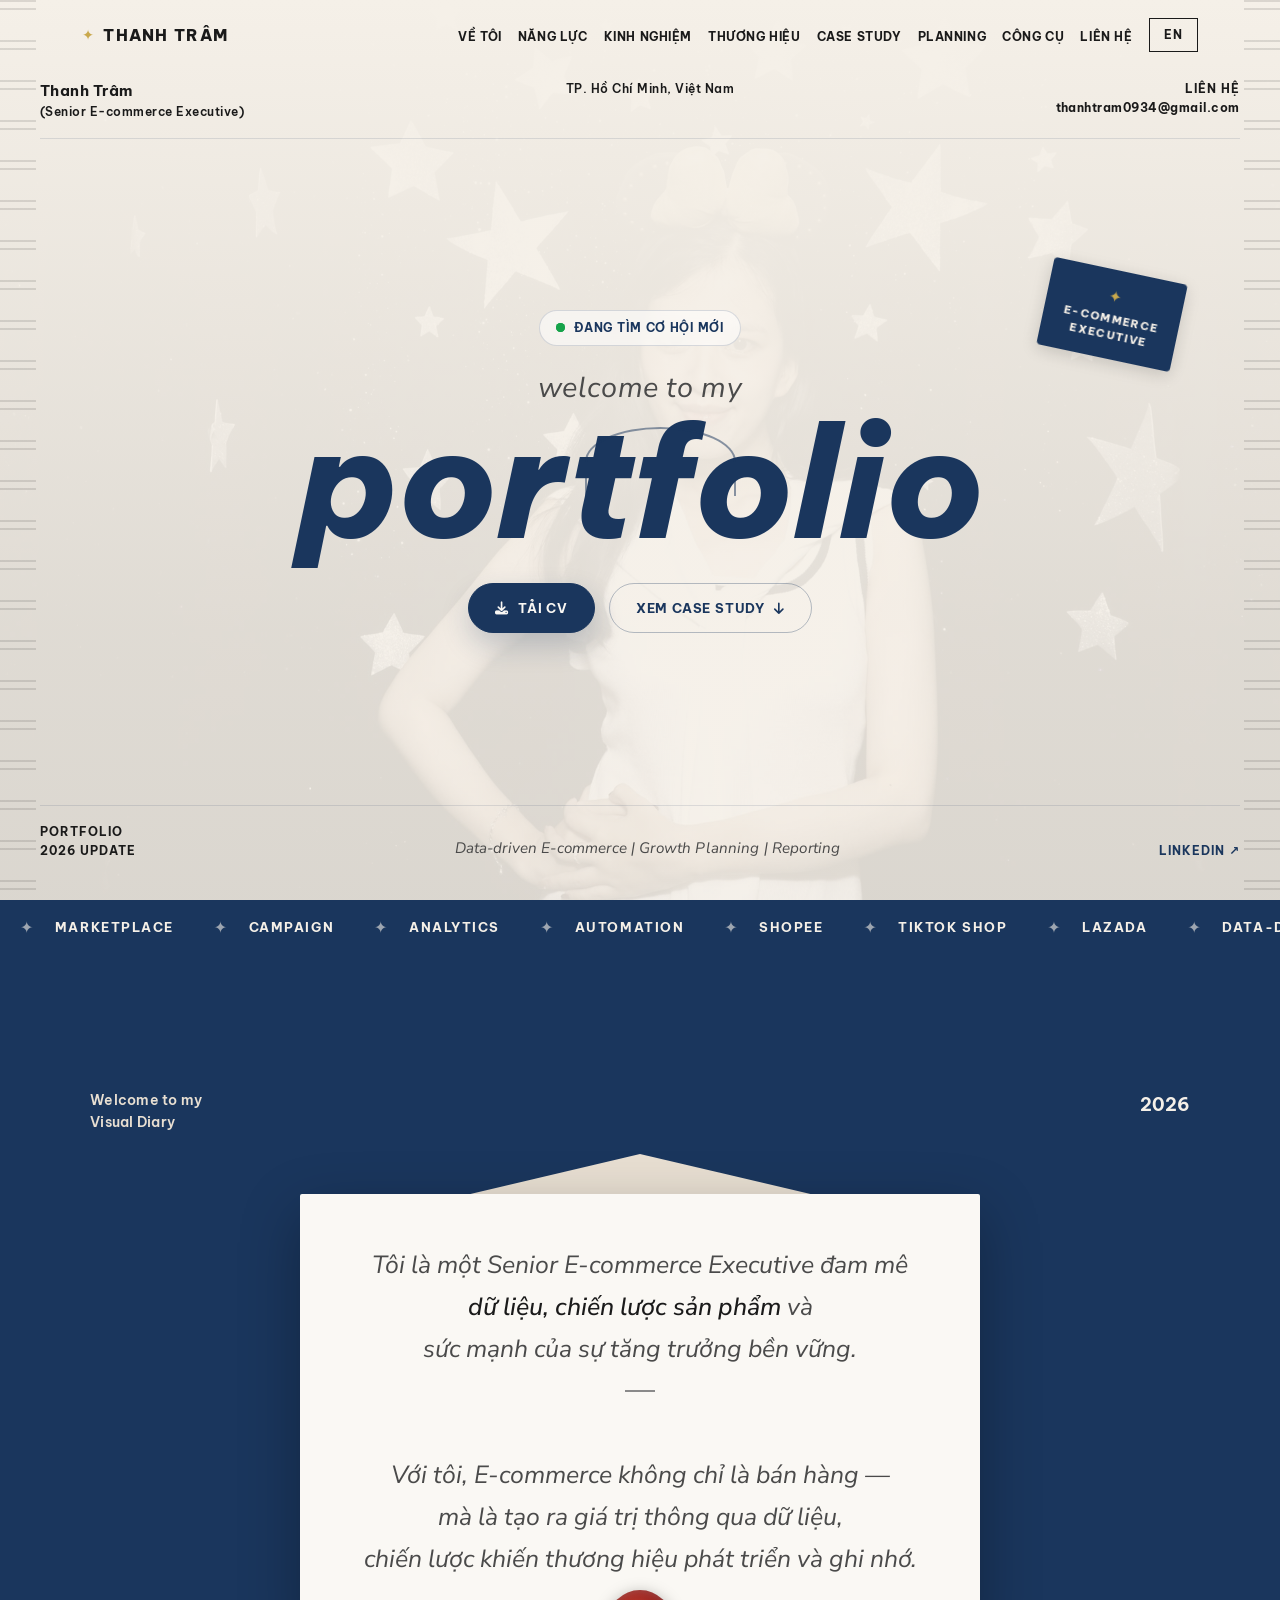
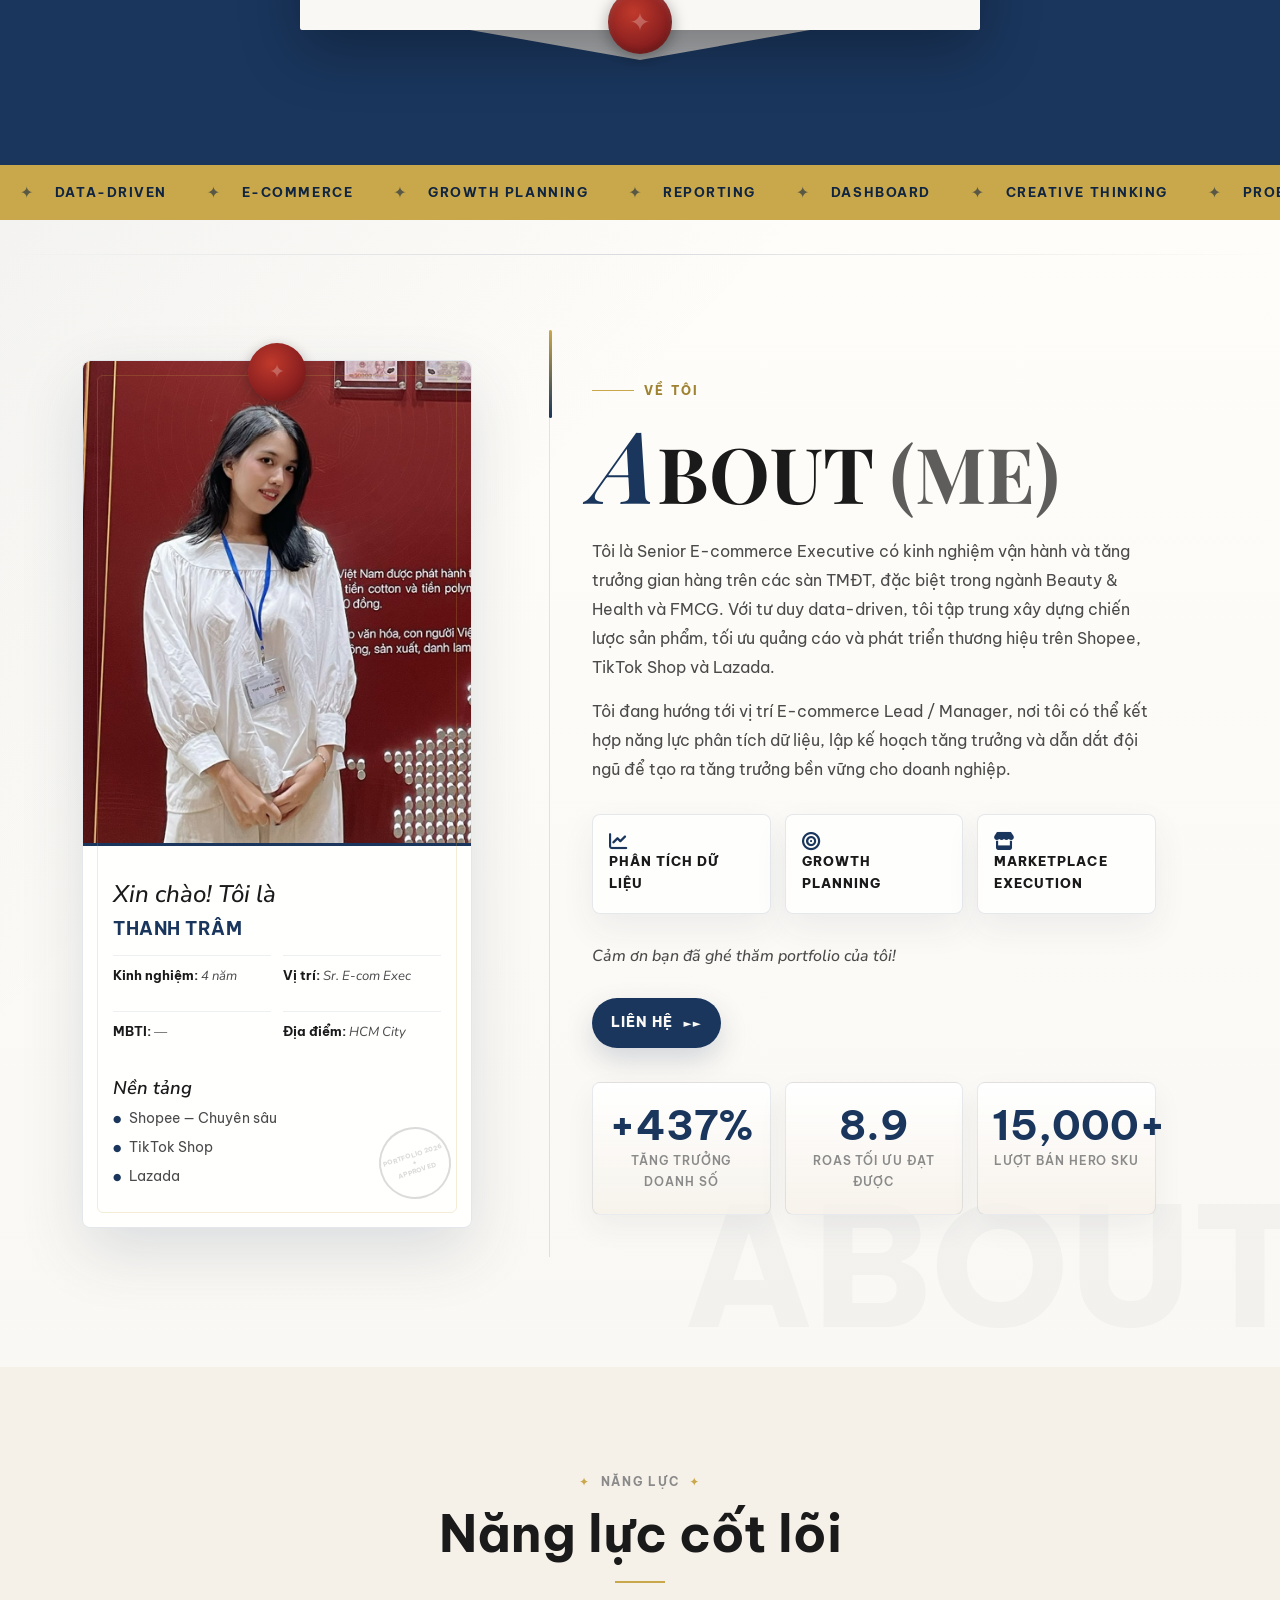
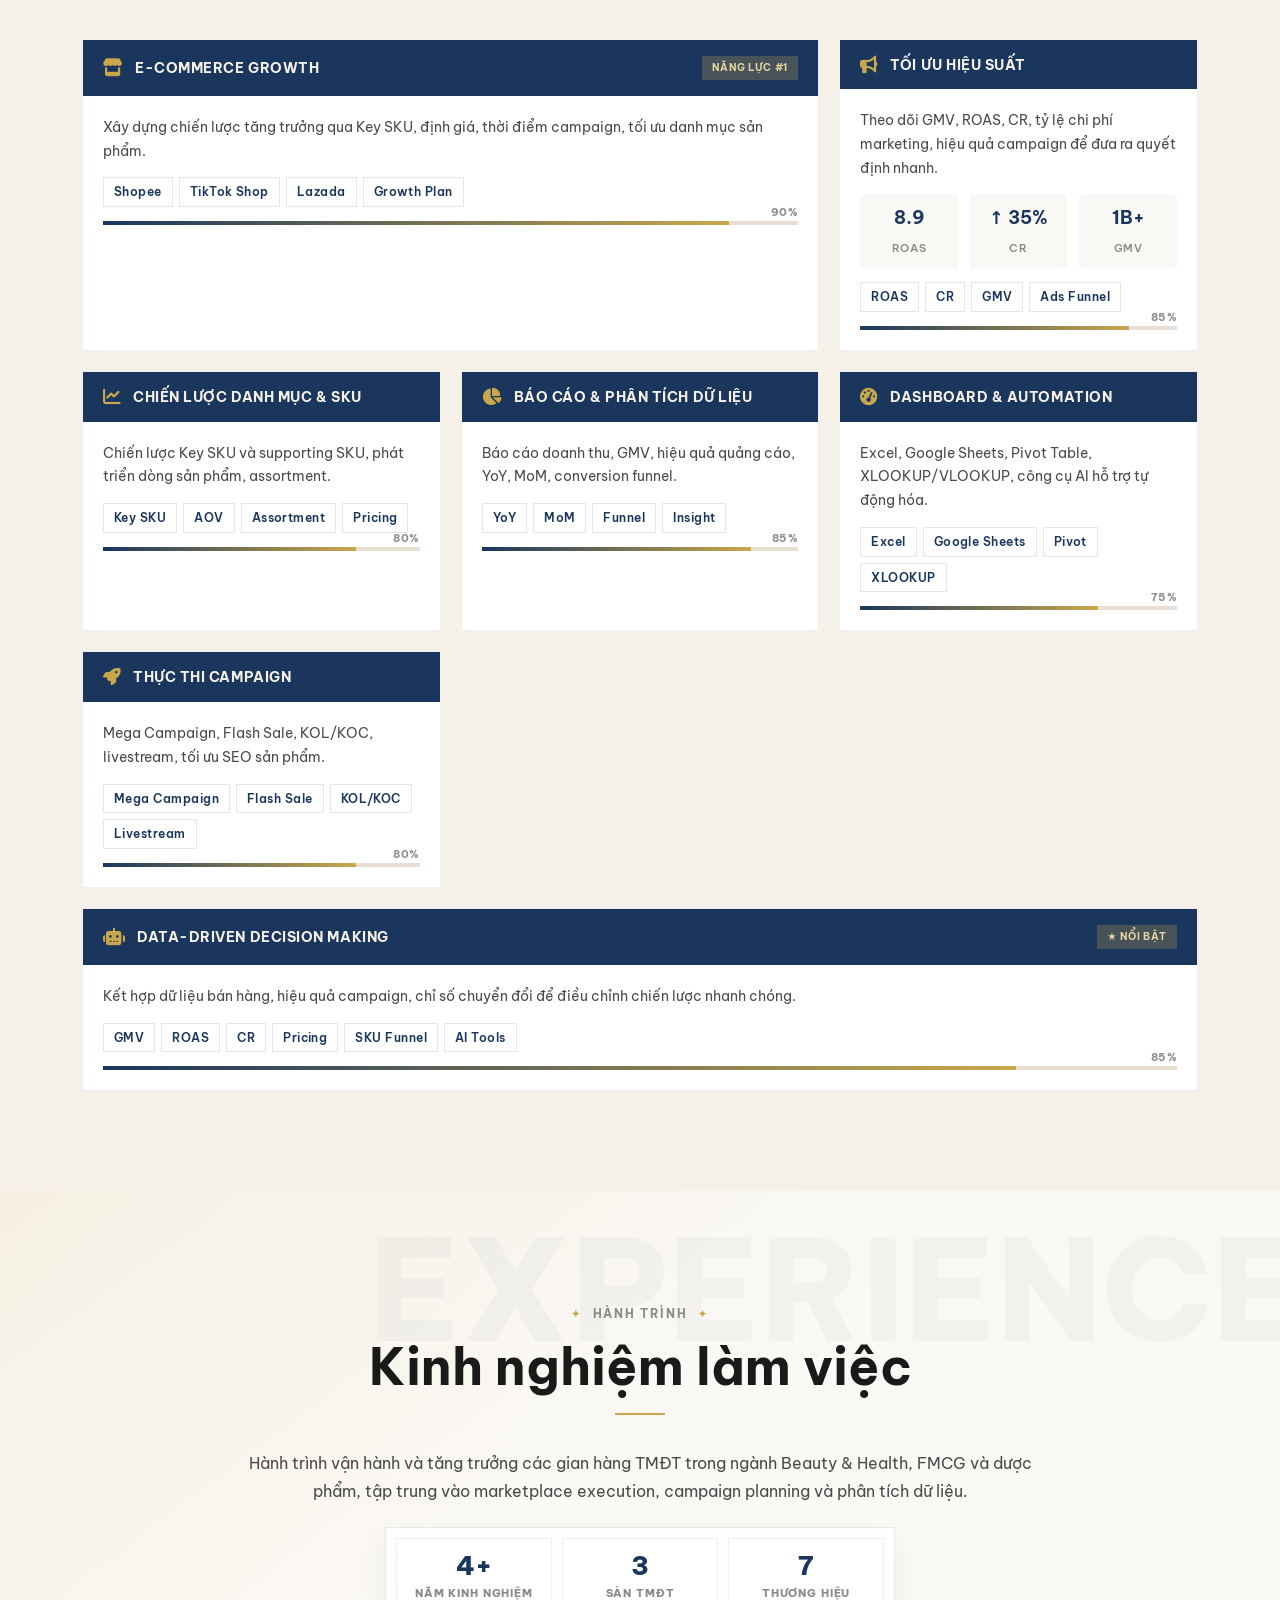
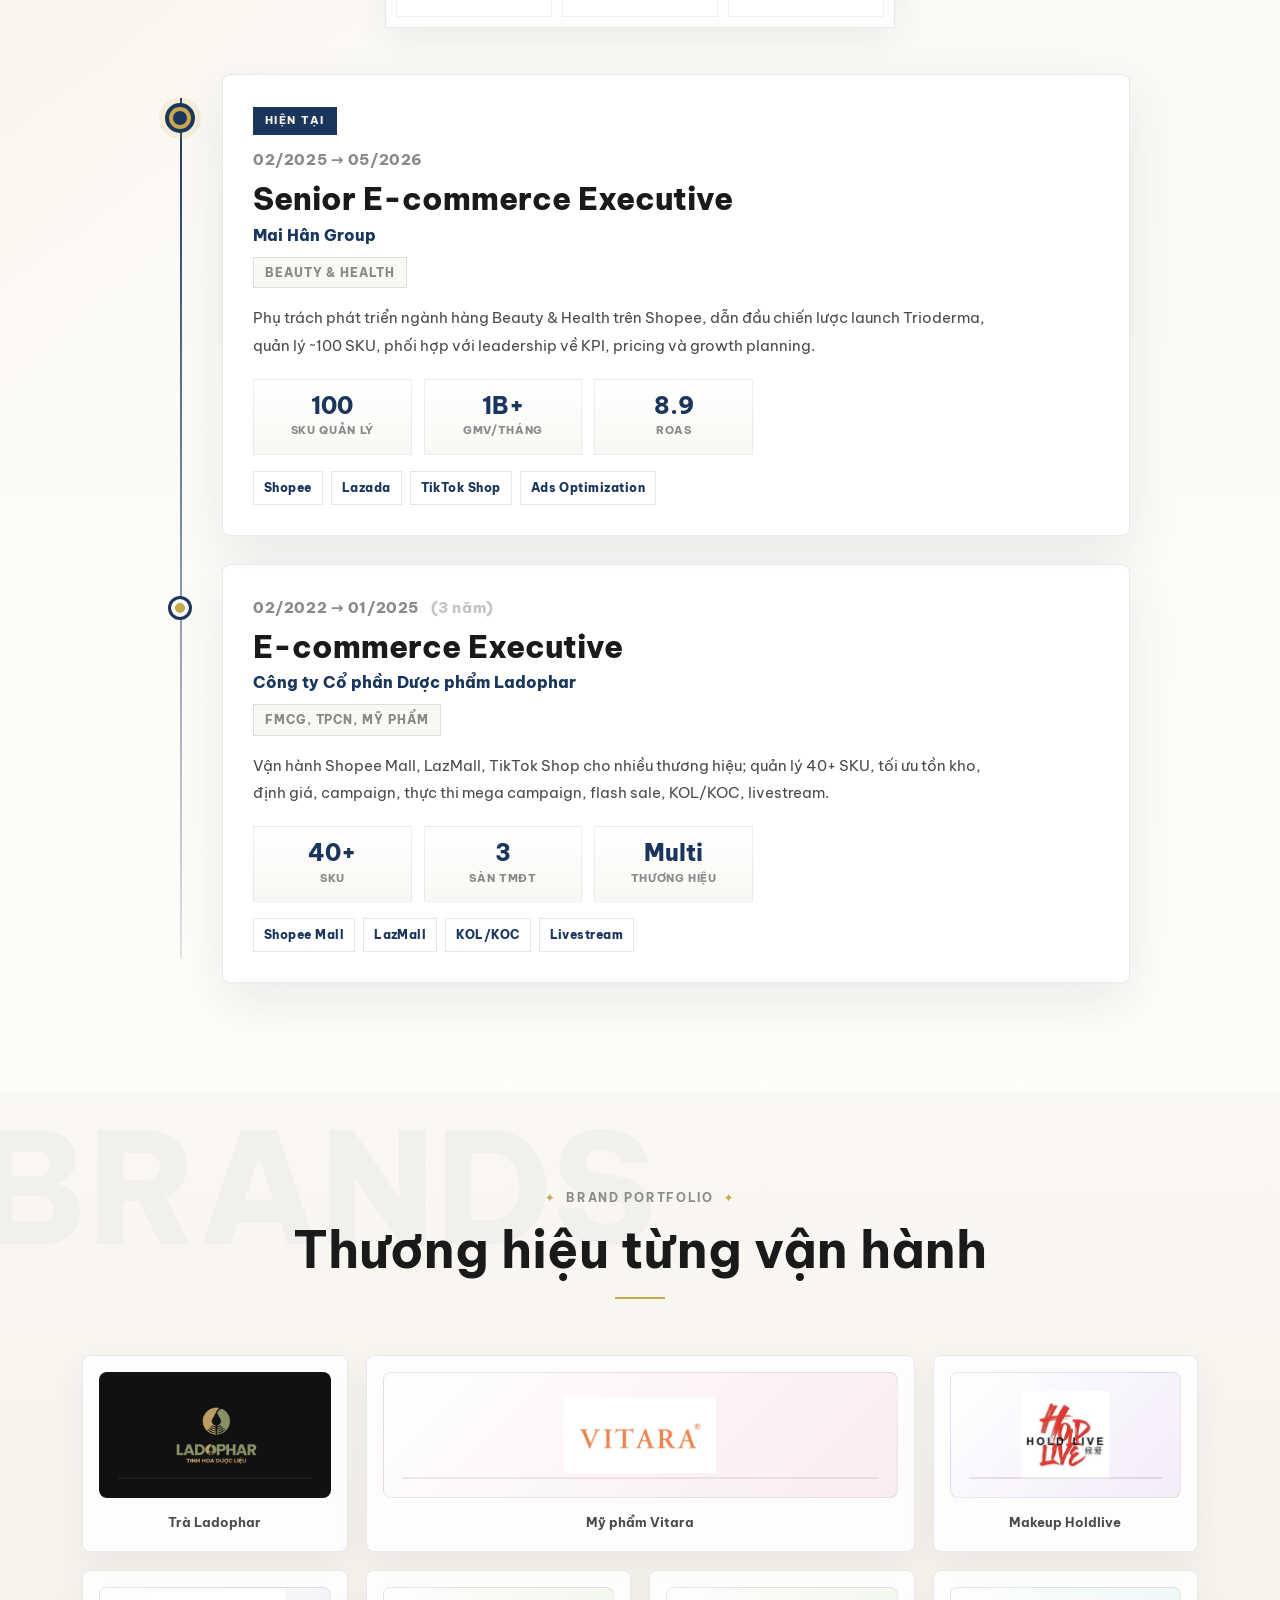
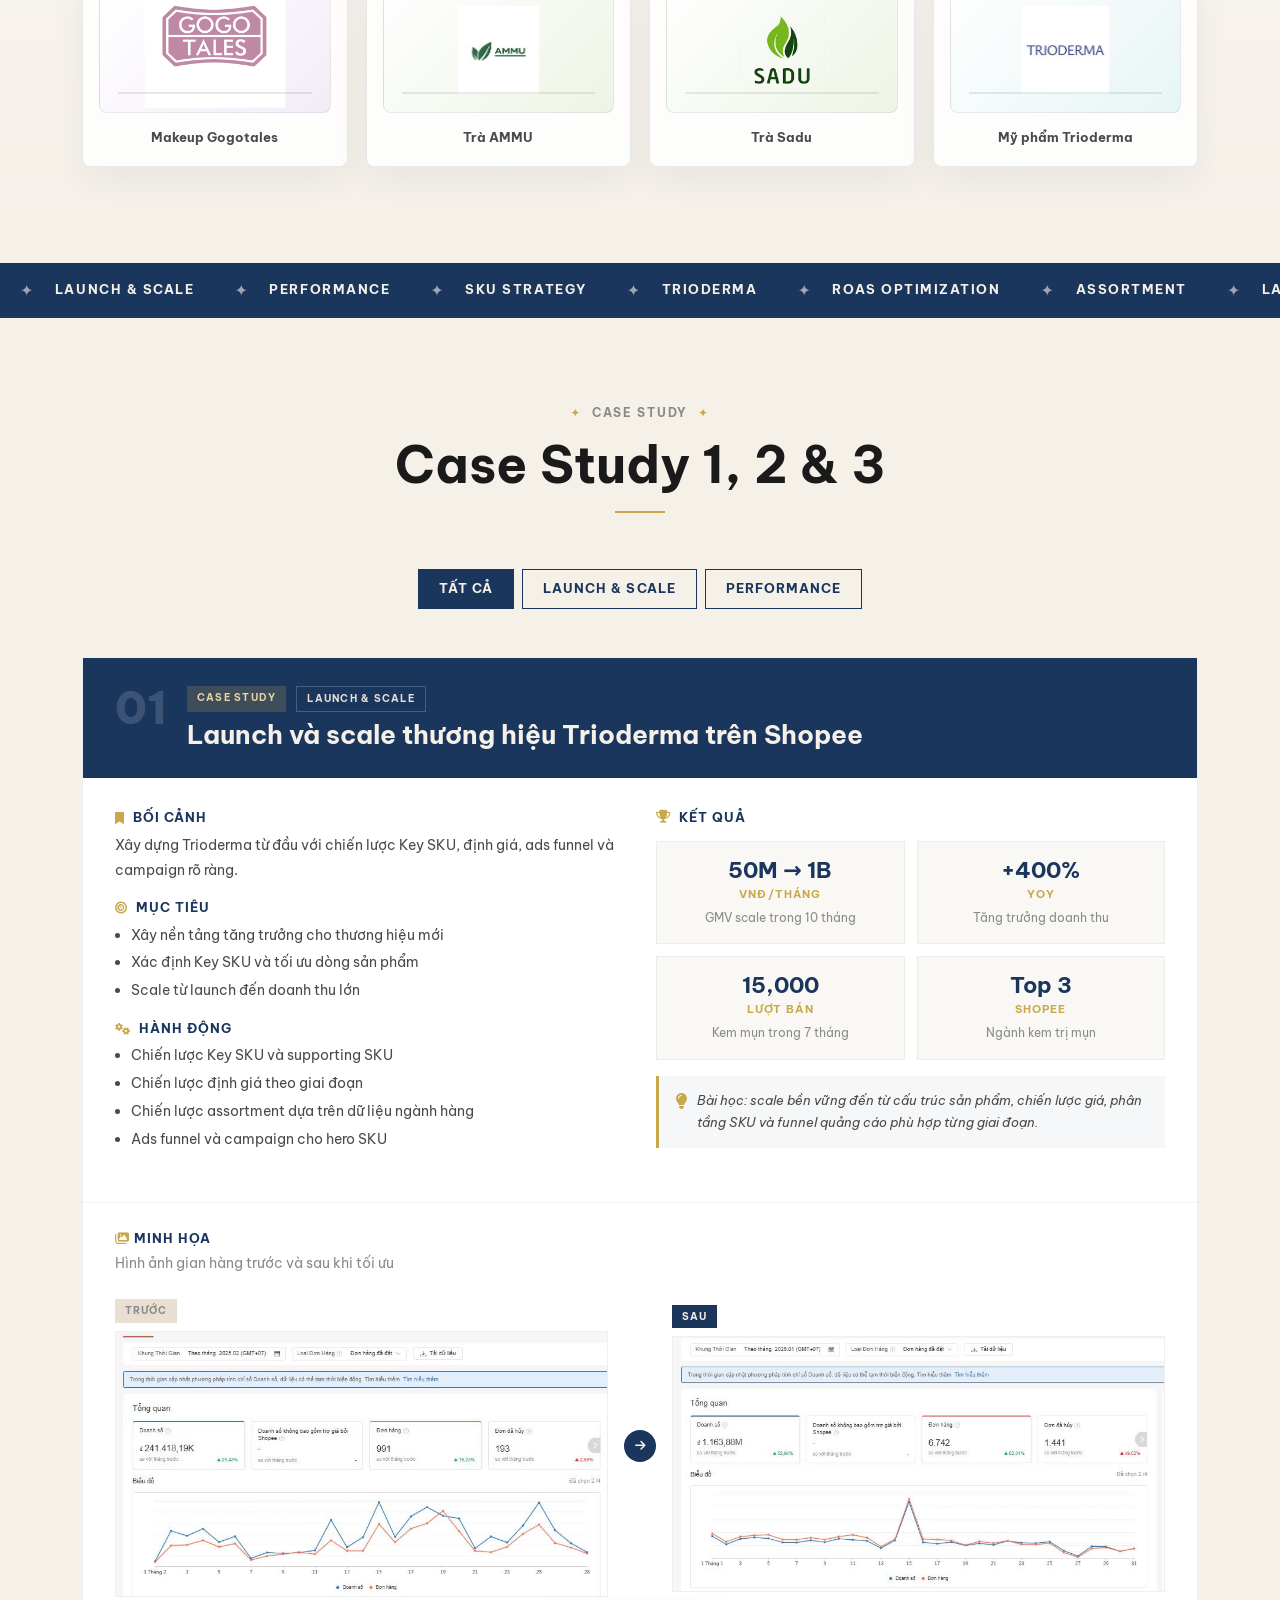
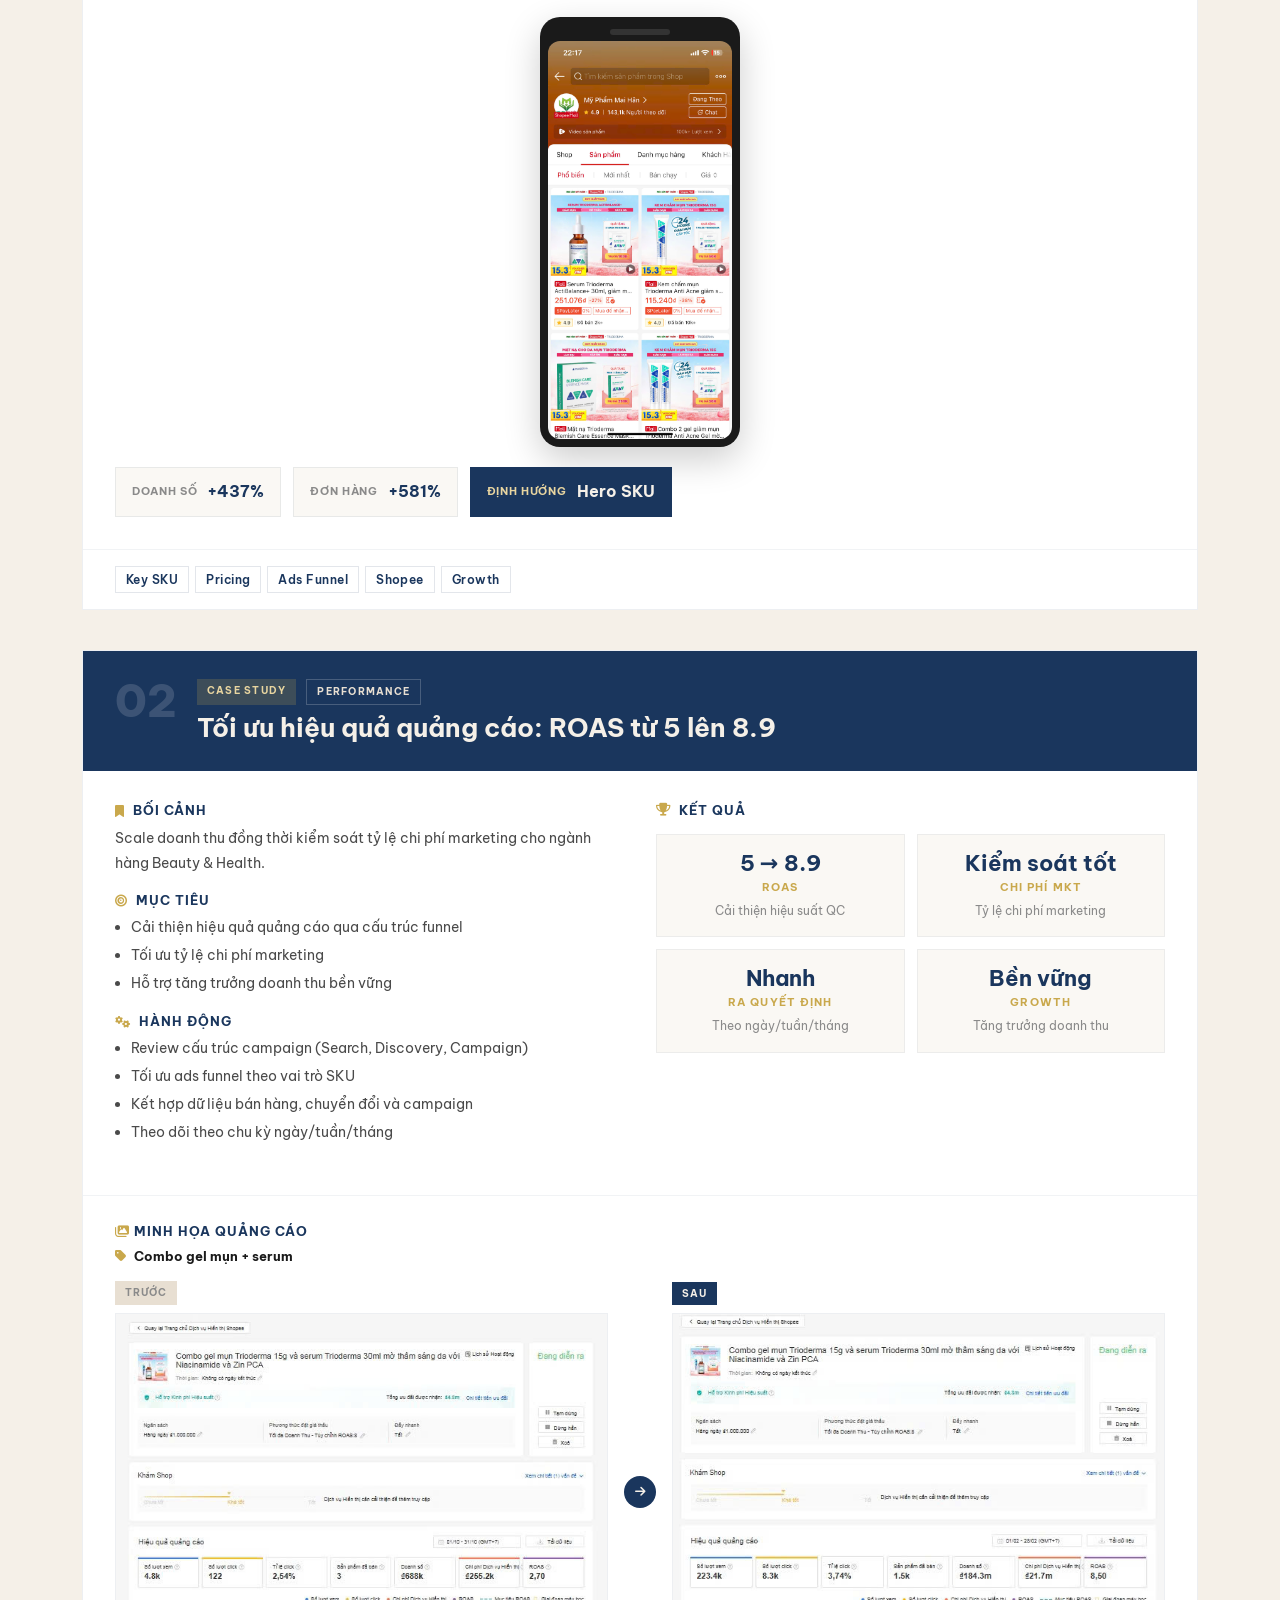
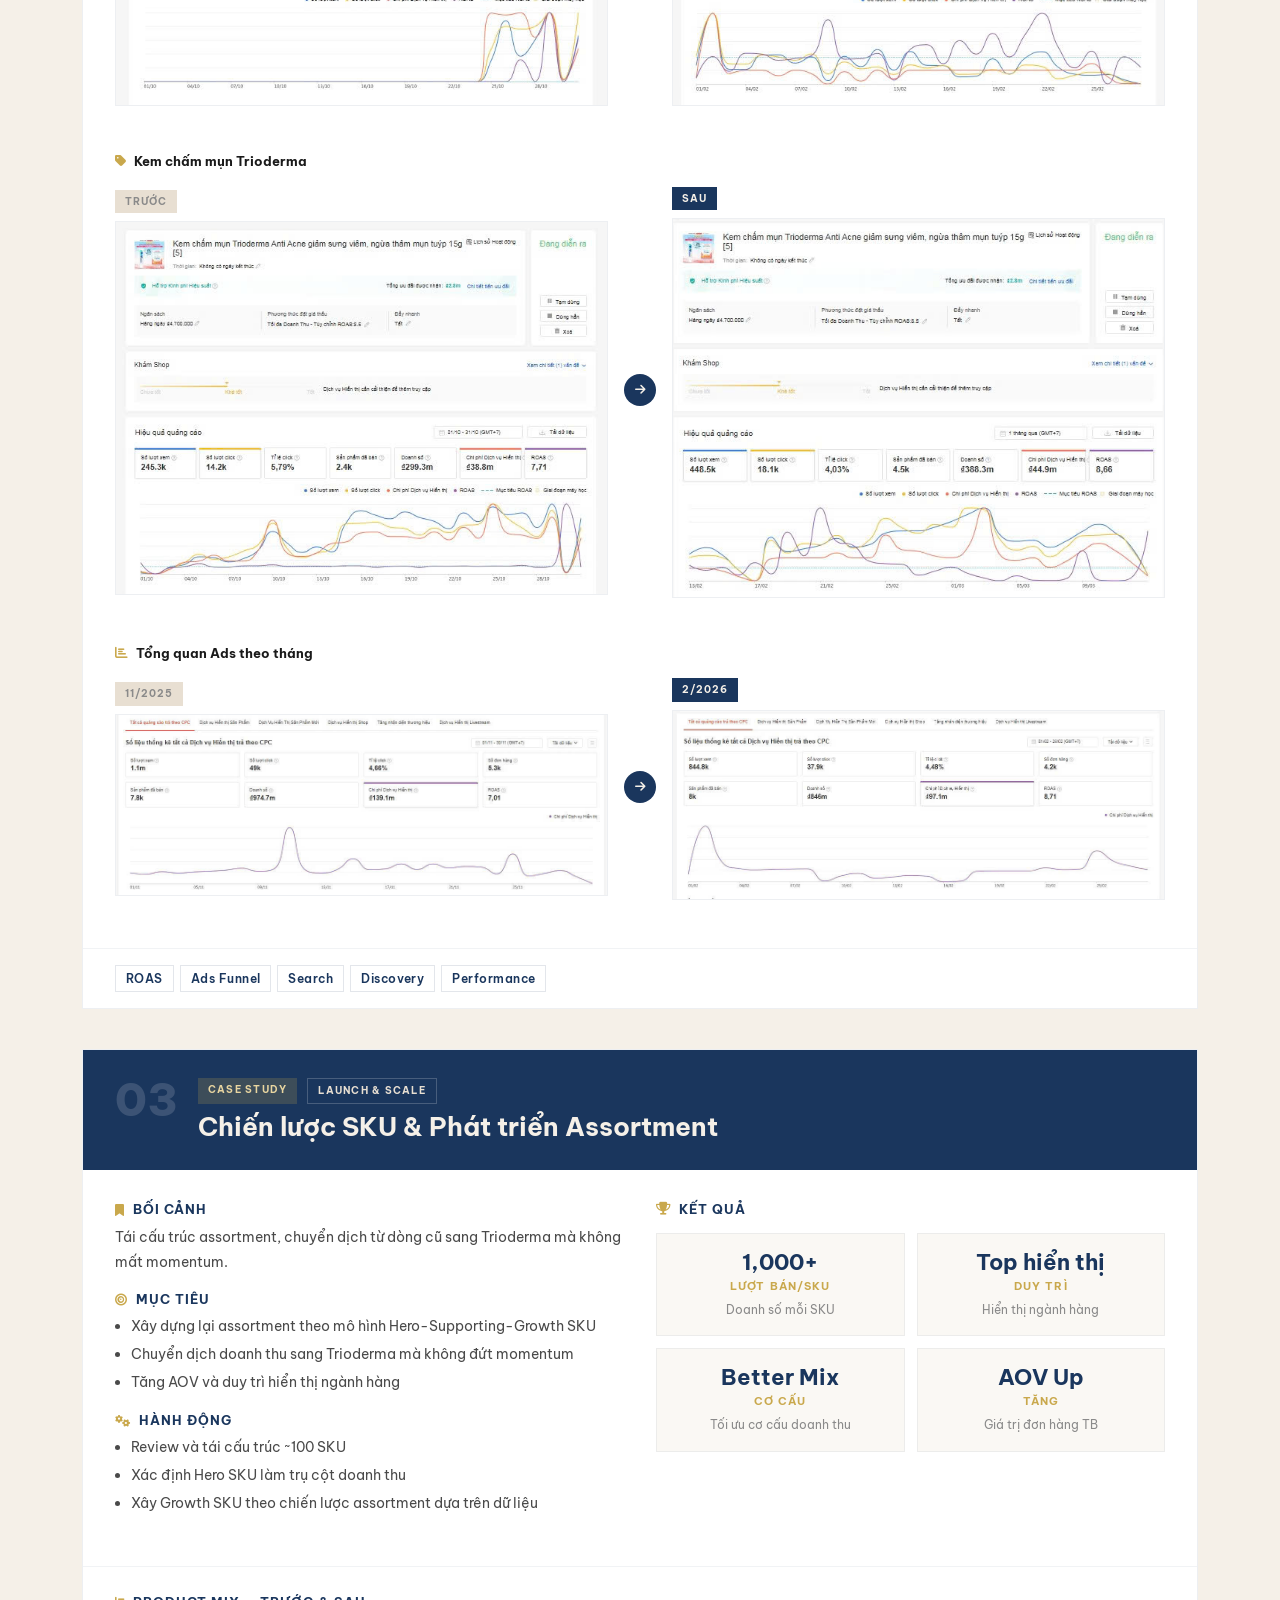
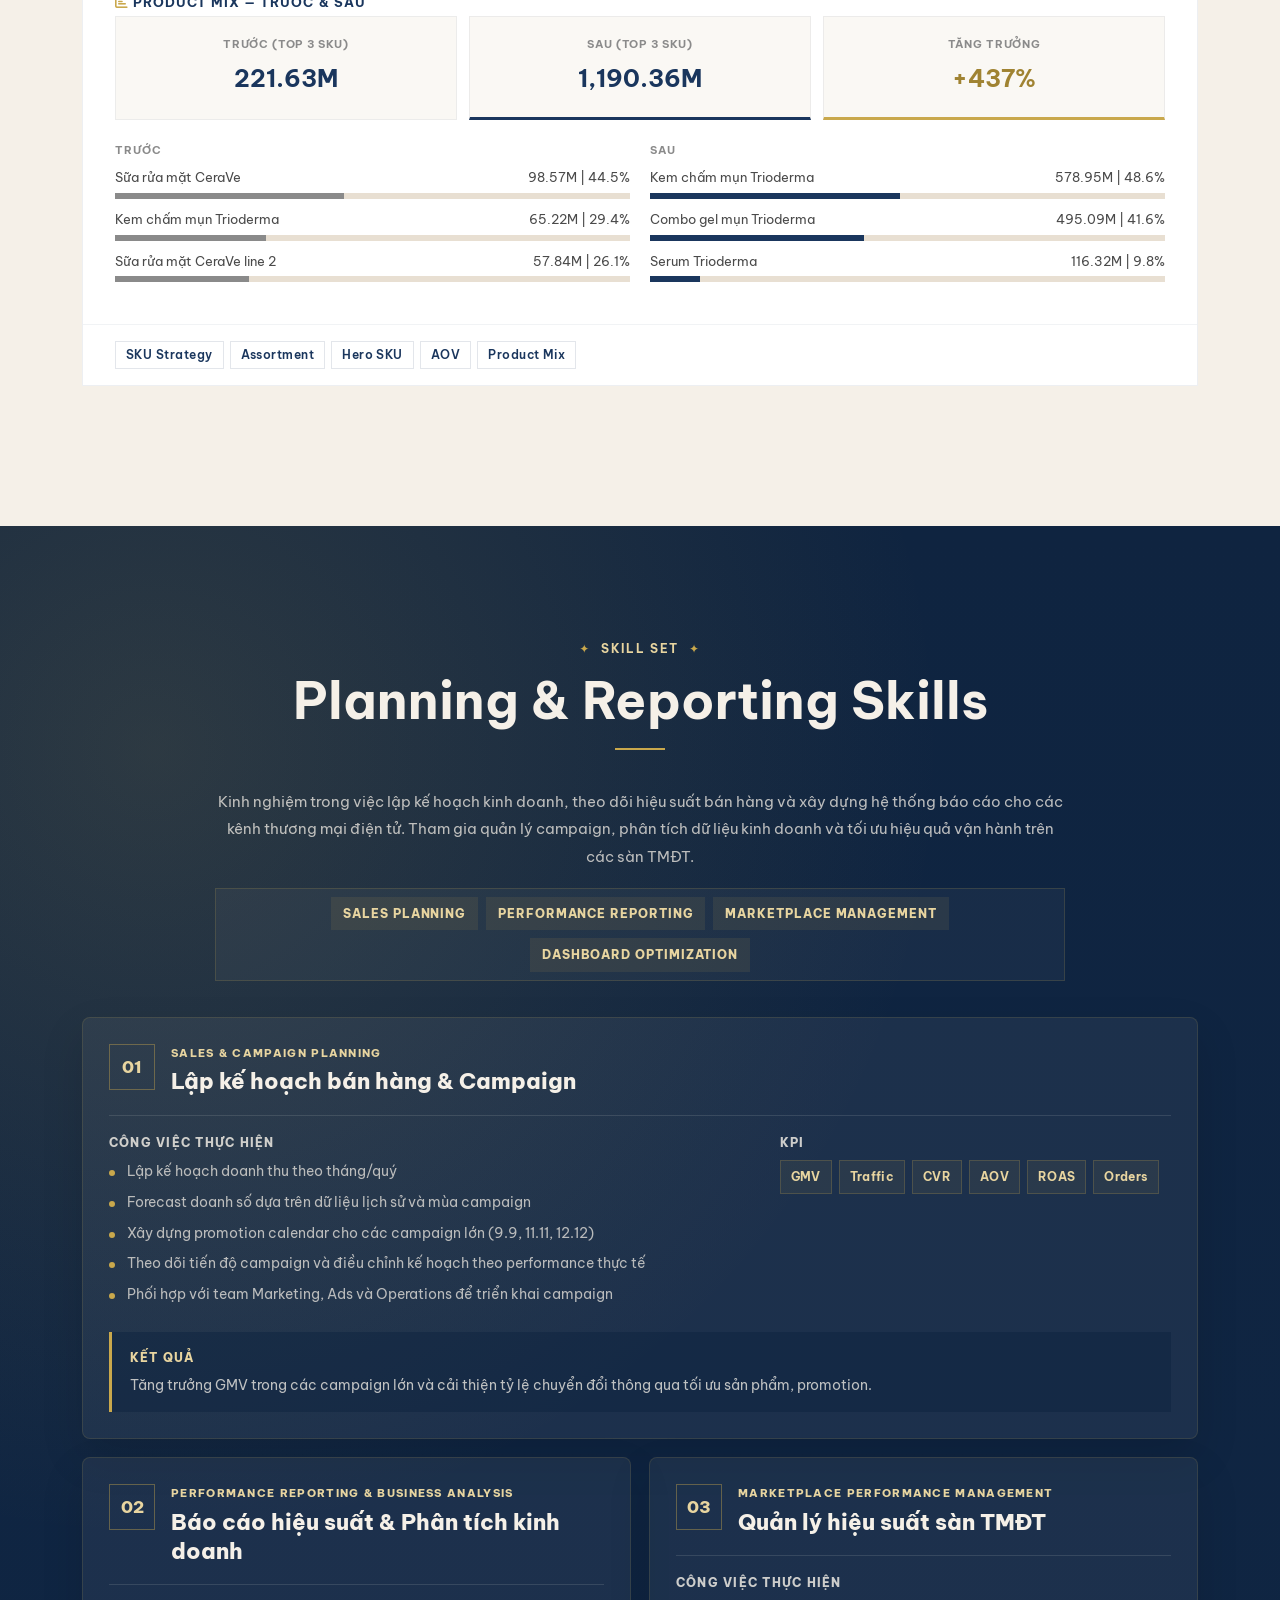
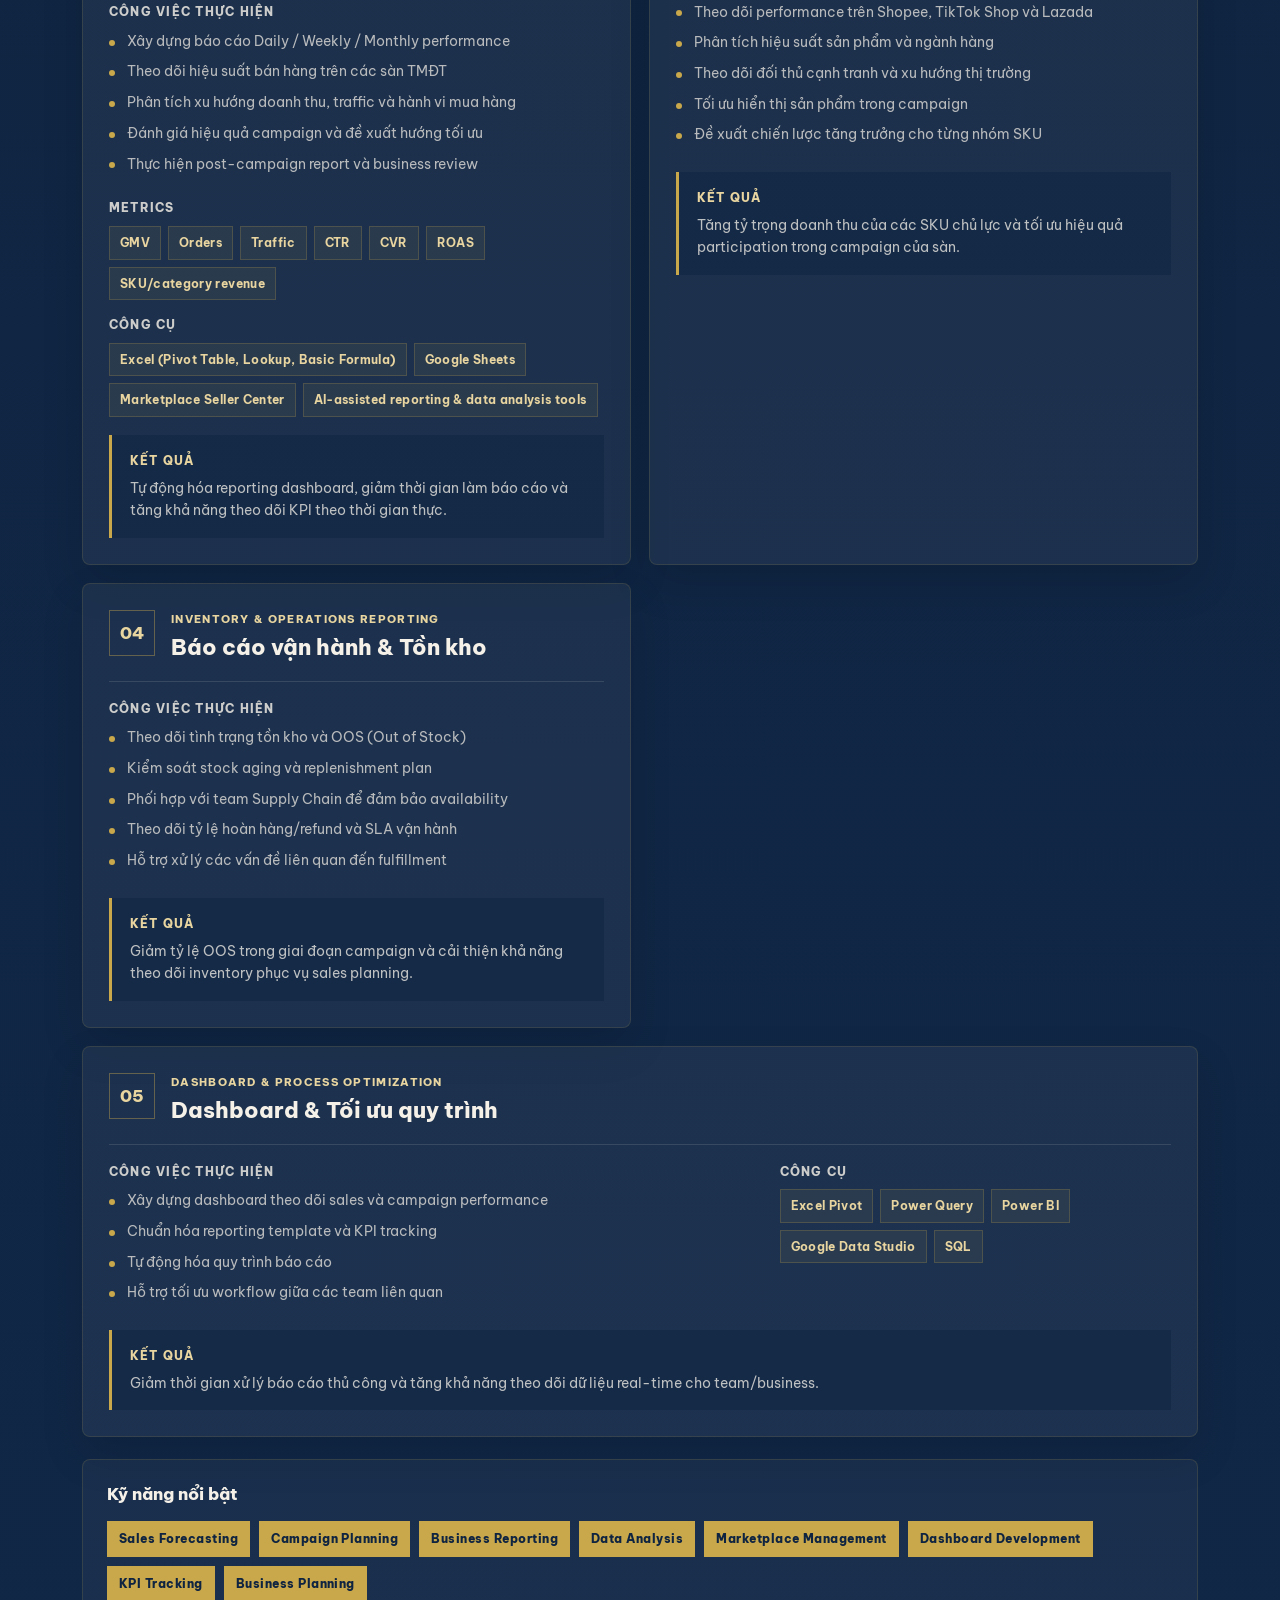
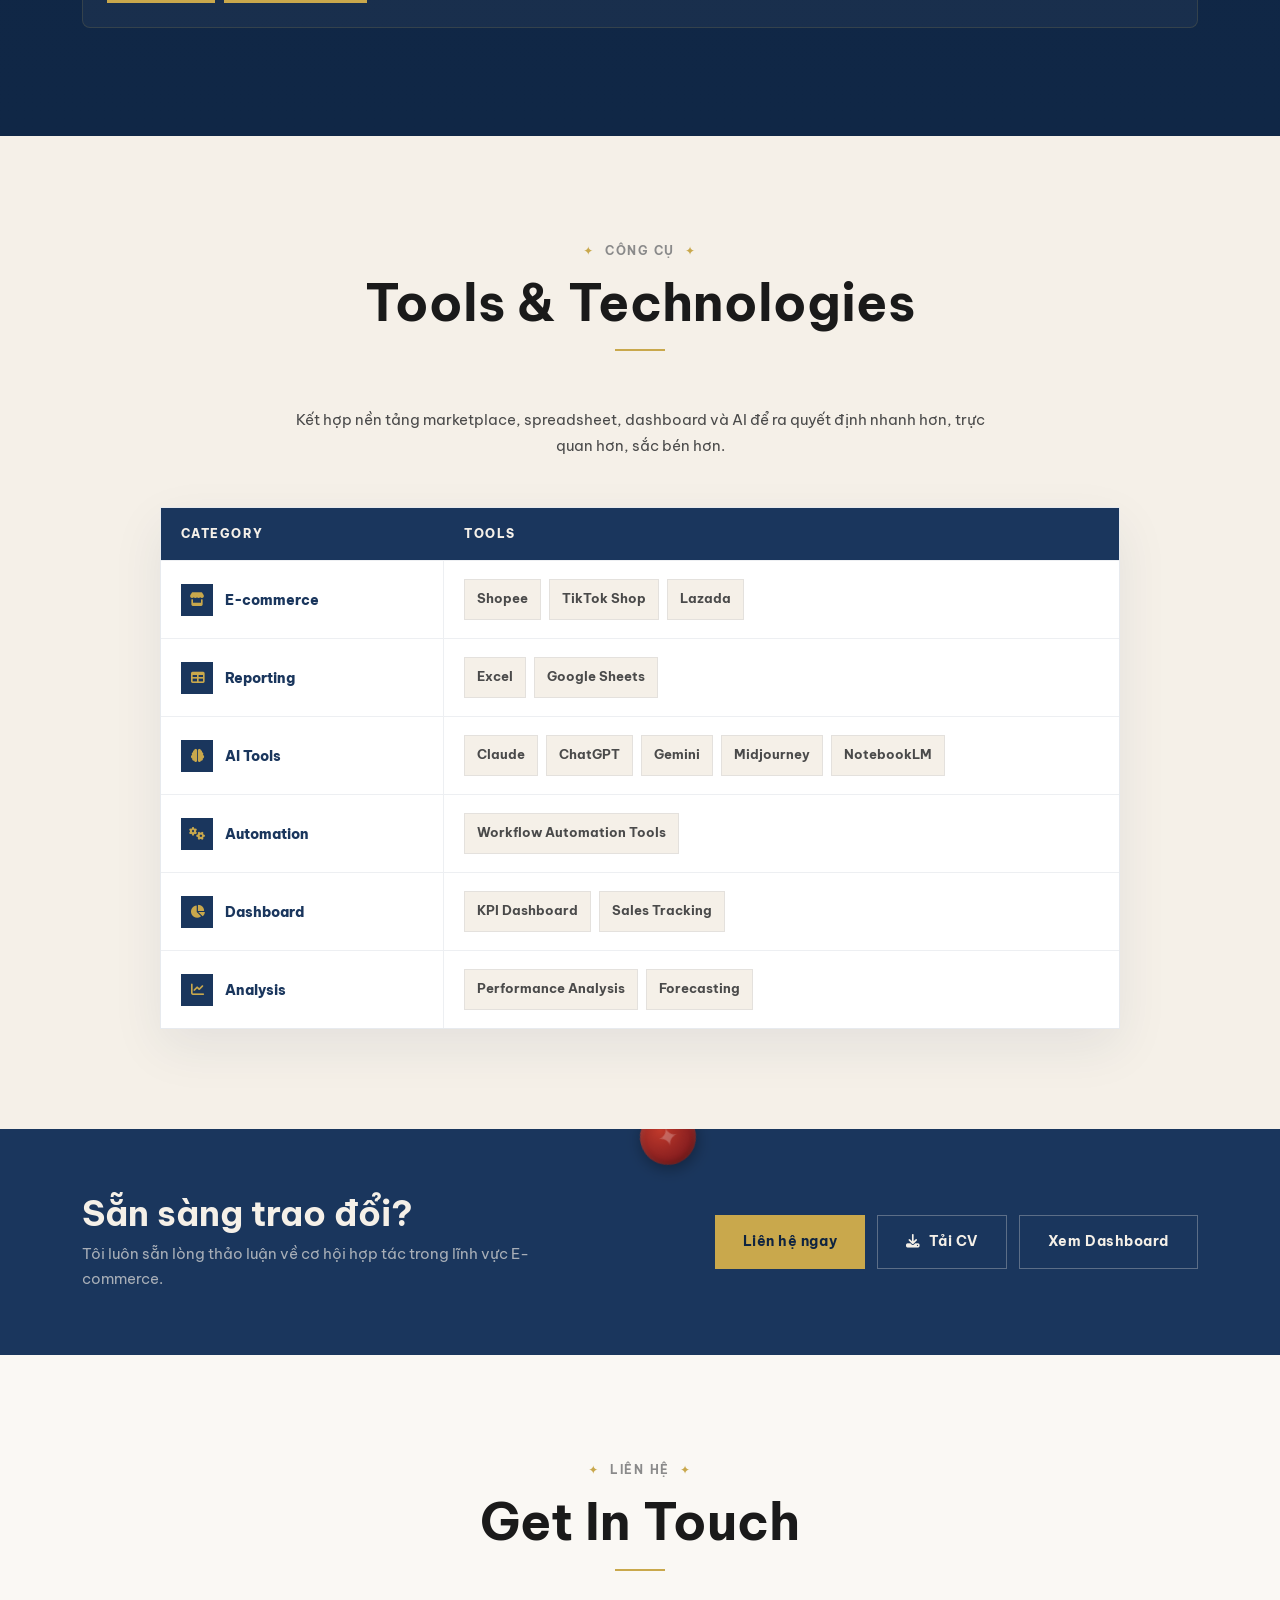
==== commit 7b8c5950: "Set real LinkedIn URL across hero, contact, and footer links Co-Authored-By: Claude Opus 4.8 (1M con" ====
--- a/index.html
+++ b/index.html
@@ -119,7 +119,7 @@
                 <em data-vi="Data-driven E-commerce | Growth Planning | Reporting" data-en="Data-driven E-commerce | Growth Planning | Reporting">Data-driven E-commerce | Growth Planning | Reporting</em>
             </div>
             <div class="ed-hero-bottom-item ed-hero-bottom-right">
-                <a href="https://www.linkedin.com/" target="_blank" rel="noopener noreferrer">LINKEDIN ↗</a>
+                <a href="https://www.linkedin.com/in/tram-thanh/" target="_blank" rel="noopener noreferrer">LINKEDIN ↗</a>
             </div>
         </div>
     </section>
@@ -1321,13 +1321,13 @@
                             <span class="ed-contact-info-icon"><i class="fab fa-linkedin-in"></i></span>
                             <div>
                                 <span class="label">LinkedIn</span>
-                                <a href="https://www.linkedin.com/" target="_blank" rel="noopener noreferrer">linkedin.com/in/thanhtrâm</a>
+                                <a href="https://www.linkedin.com/in/tram-thanh/" target="_blank" rel="noopener noreferrer">linkedin.com/in/tram-thanh</a>
                             </div>
                         </div>
                     </div>
 
                     <div class="ed-contact-social">
-                        <a href="https://www.linkedin.com/" target="_blank" rel="noopener noreferrer" aria-label="LinkedIn"><i class="fab fa-linkedin-in"></i></a>
+                        <a href="https://www.linkedin.com/in/tram-thanh/" target="_blank" rel="noopener noreferrer" aria-label="LinkedIn"><i class="fab fa-linkedin-in"></i></a>
                         <a href="https://www.facebook.com/" target="_blank" rel="noopener noreferrer" aria-label="Facebook"><i class="fab fa-facebook-f"></i></a>
                         <a href="https://github.com/" target="_blank" rel="noopener noreferrer" aria-label="GitHub"><i class="fab fa-github"></i></a>
                         <a href="mailto:thanhtram0934@gmail.com" aria-label="Email"><i class="fas fa-envelope"></i></a>
@@ -1385,7 +1385,7 @@
                     © 2026 <strong>Thanh Trâm</strong> <span data-vi="— Tất cả quyền được bảo lưu." data-en="— All rights reserved.">— Tất cả quyền được bảo lưu.</span>
                 </p>
                 <div class="ed-footer-social">
-                    <a href="https://www.linkedin.com/" target="_blank" rel="noopener noreferrer" aria-label="LinkedIn"><i class="fab fa-linkedin-in"></i></a>
+                    <a href="https://www.linkedin.com/in/tram-thanh/" target="_blank" rel="noopener noreferrer" aria-label="LinkedIn"><i class="fab fa-linkedin-in"></i></a>
                     <a href="https://www.facebook.com/" target="_blank" rel="noopener noreferrer" aria-label="Facebook"><i class="fab fa-facebook-f"></i></a>
                     <a href="https://github.com/" target="_blank" rel="noopener noreferrer" aria-label="GitHub"><i class="fab fa-github"></i></a>
                     <a href="mailto:thanhtram0934@gmail.com" aria-label="Email"><i class="fas fa-envelope"></i></a>
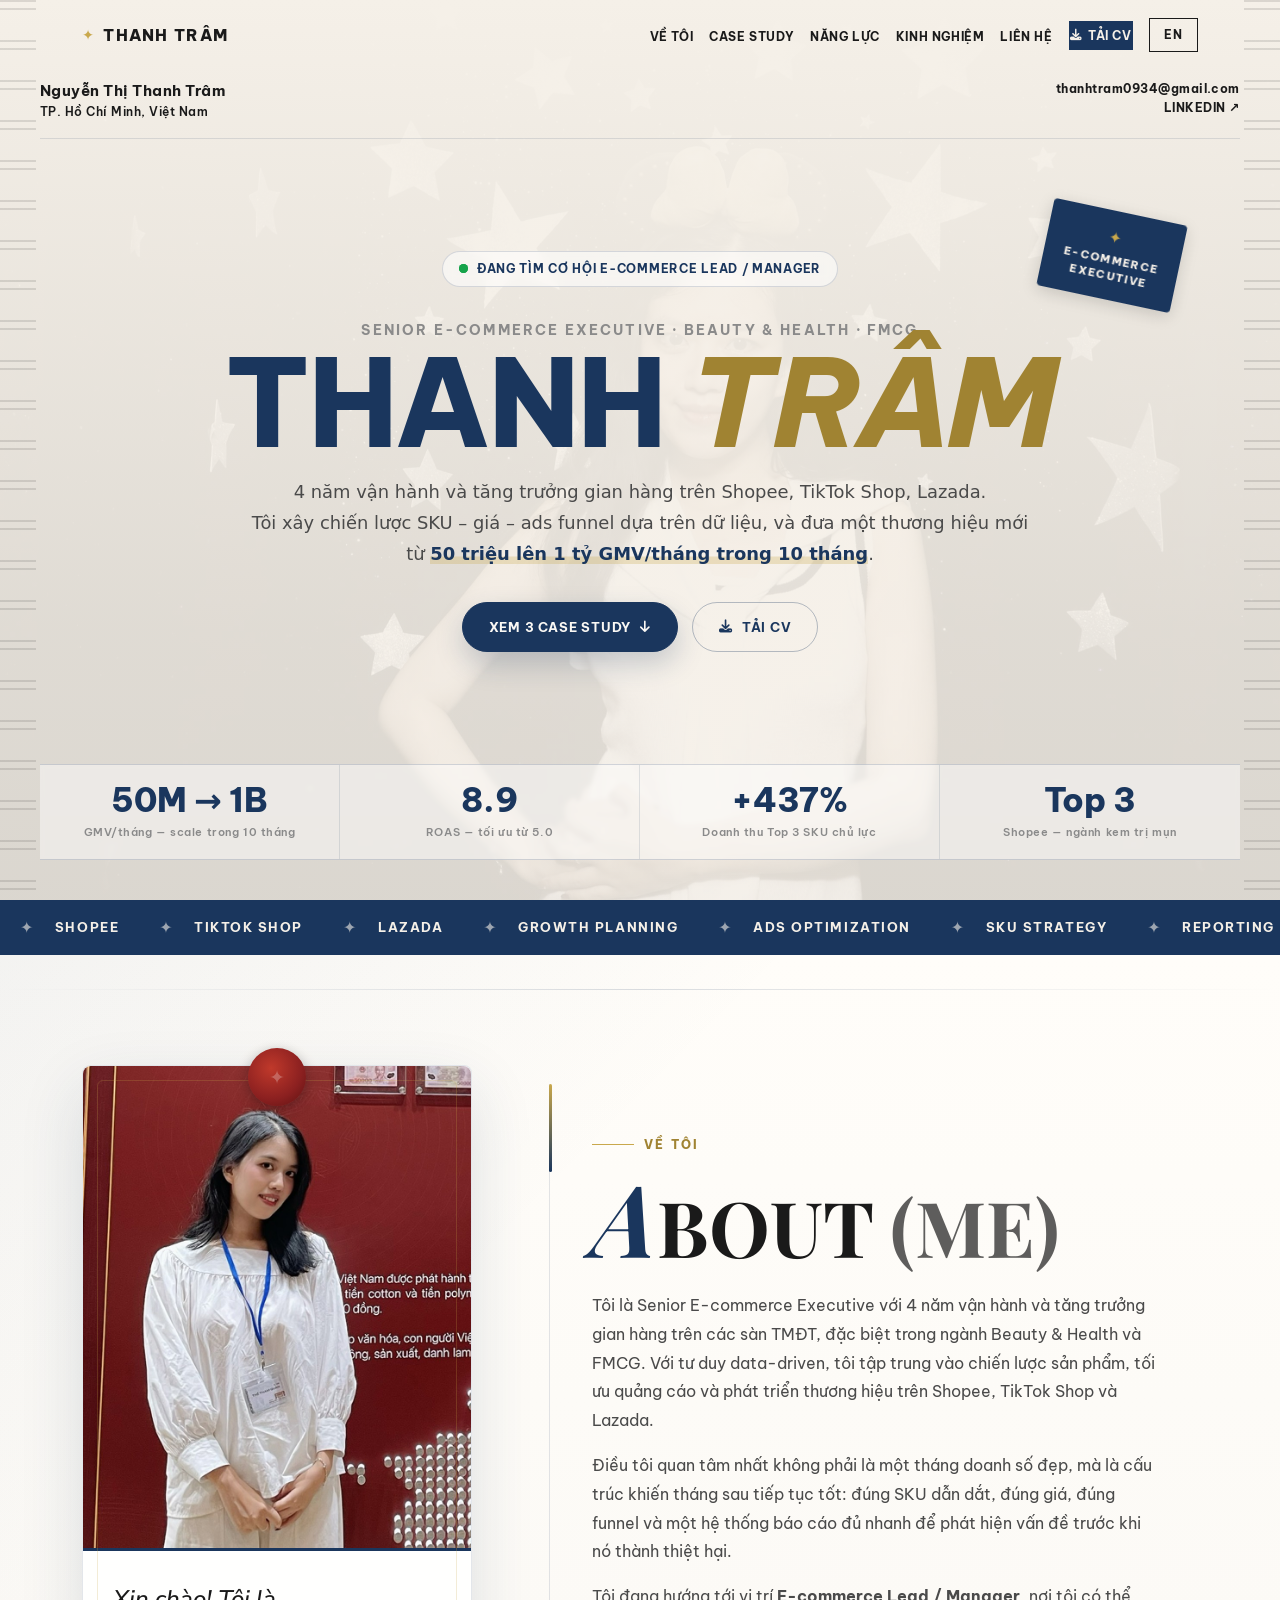
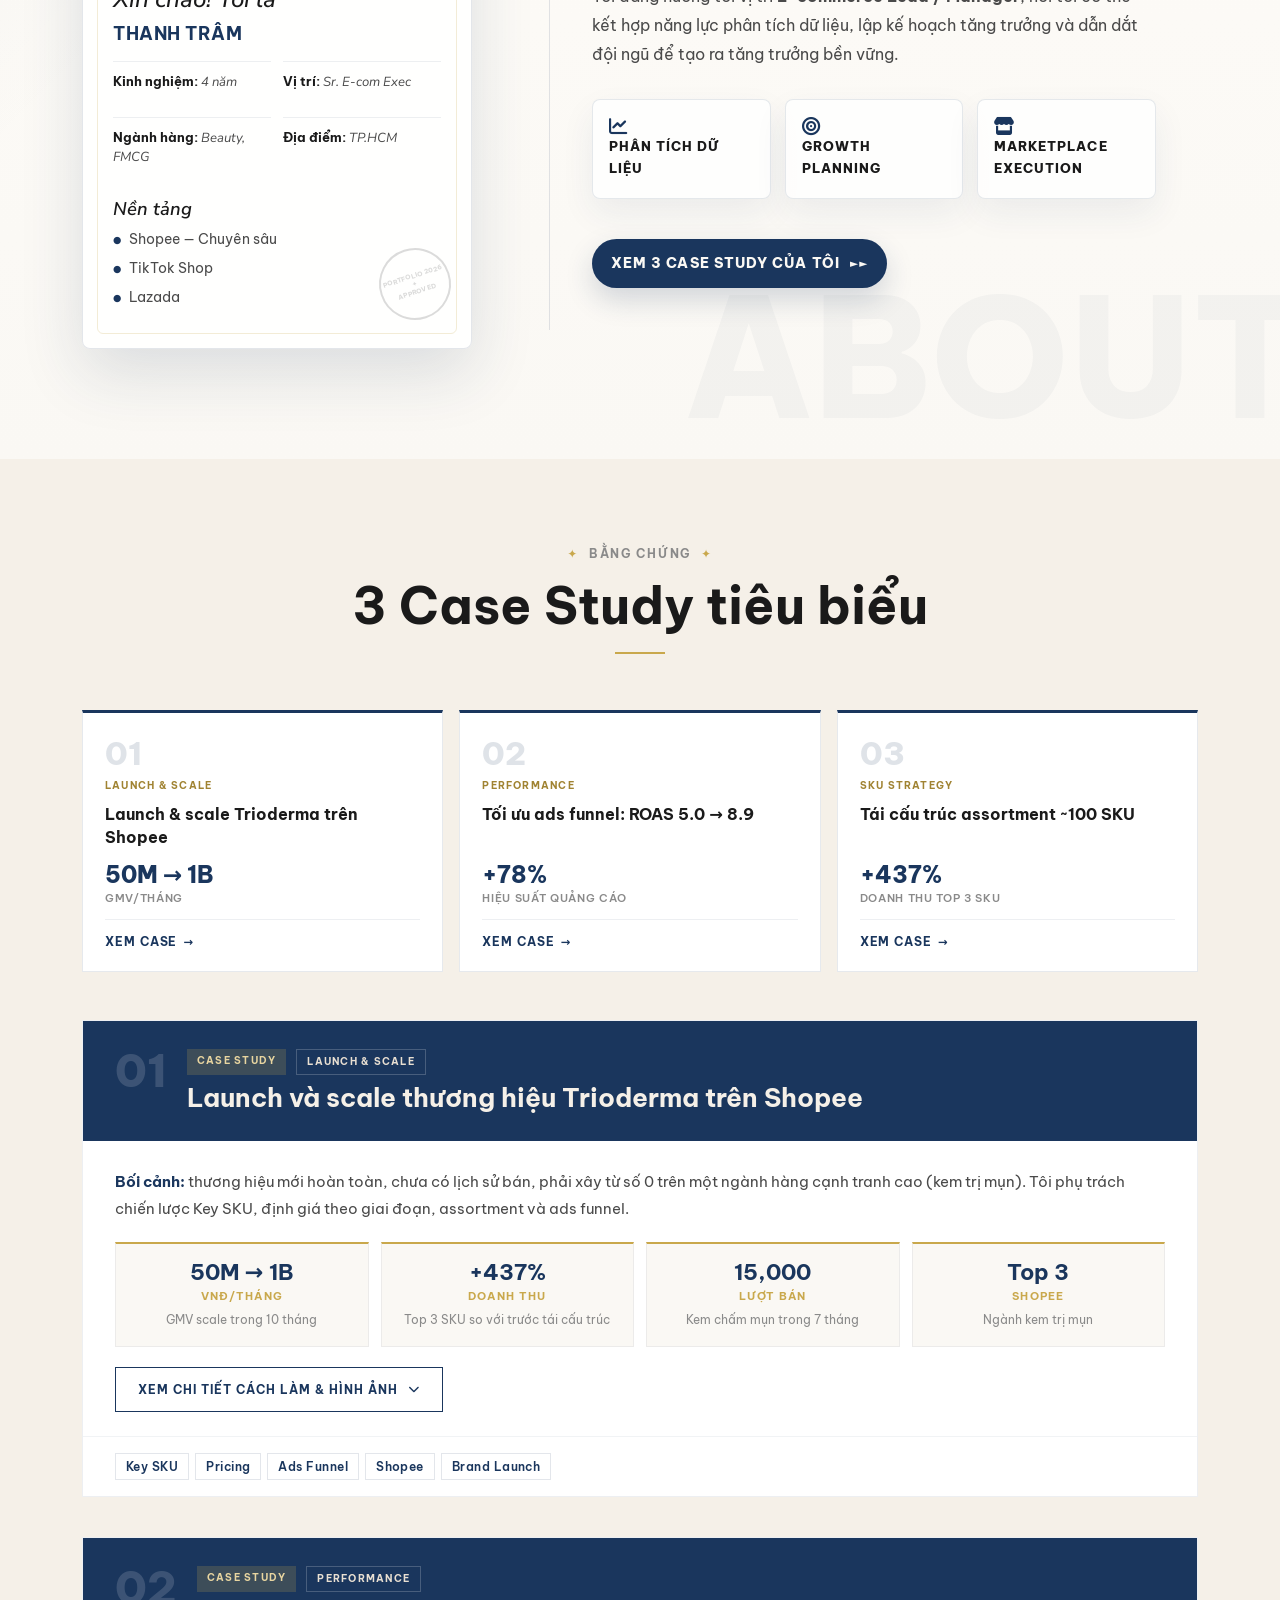
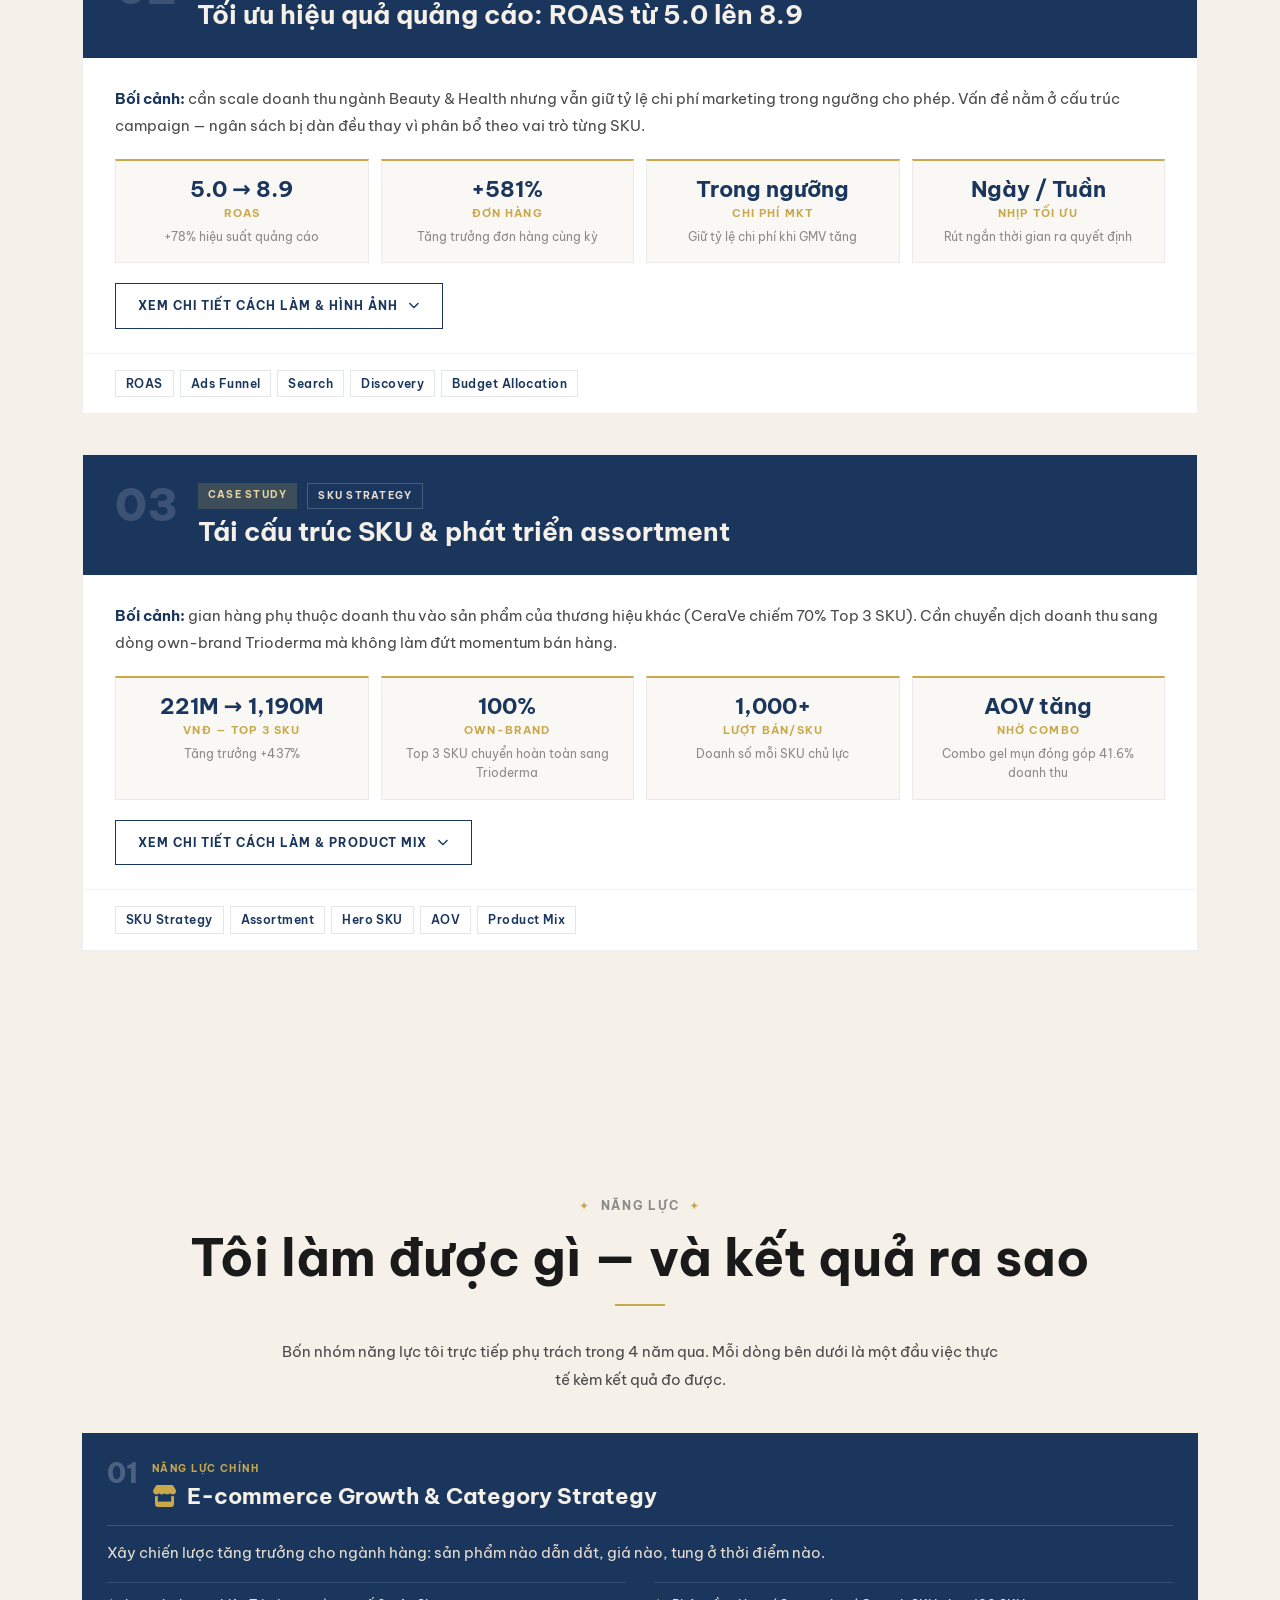
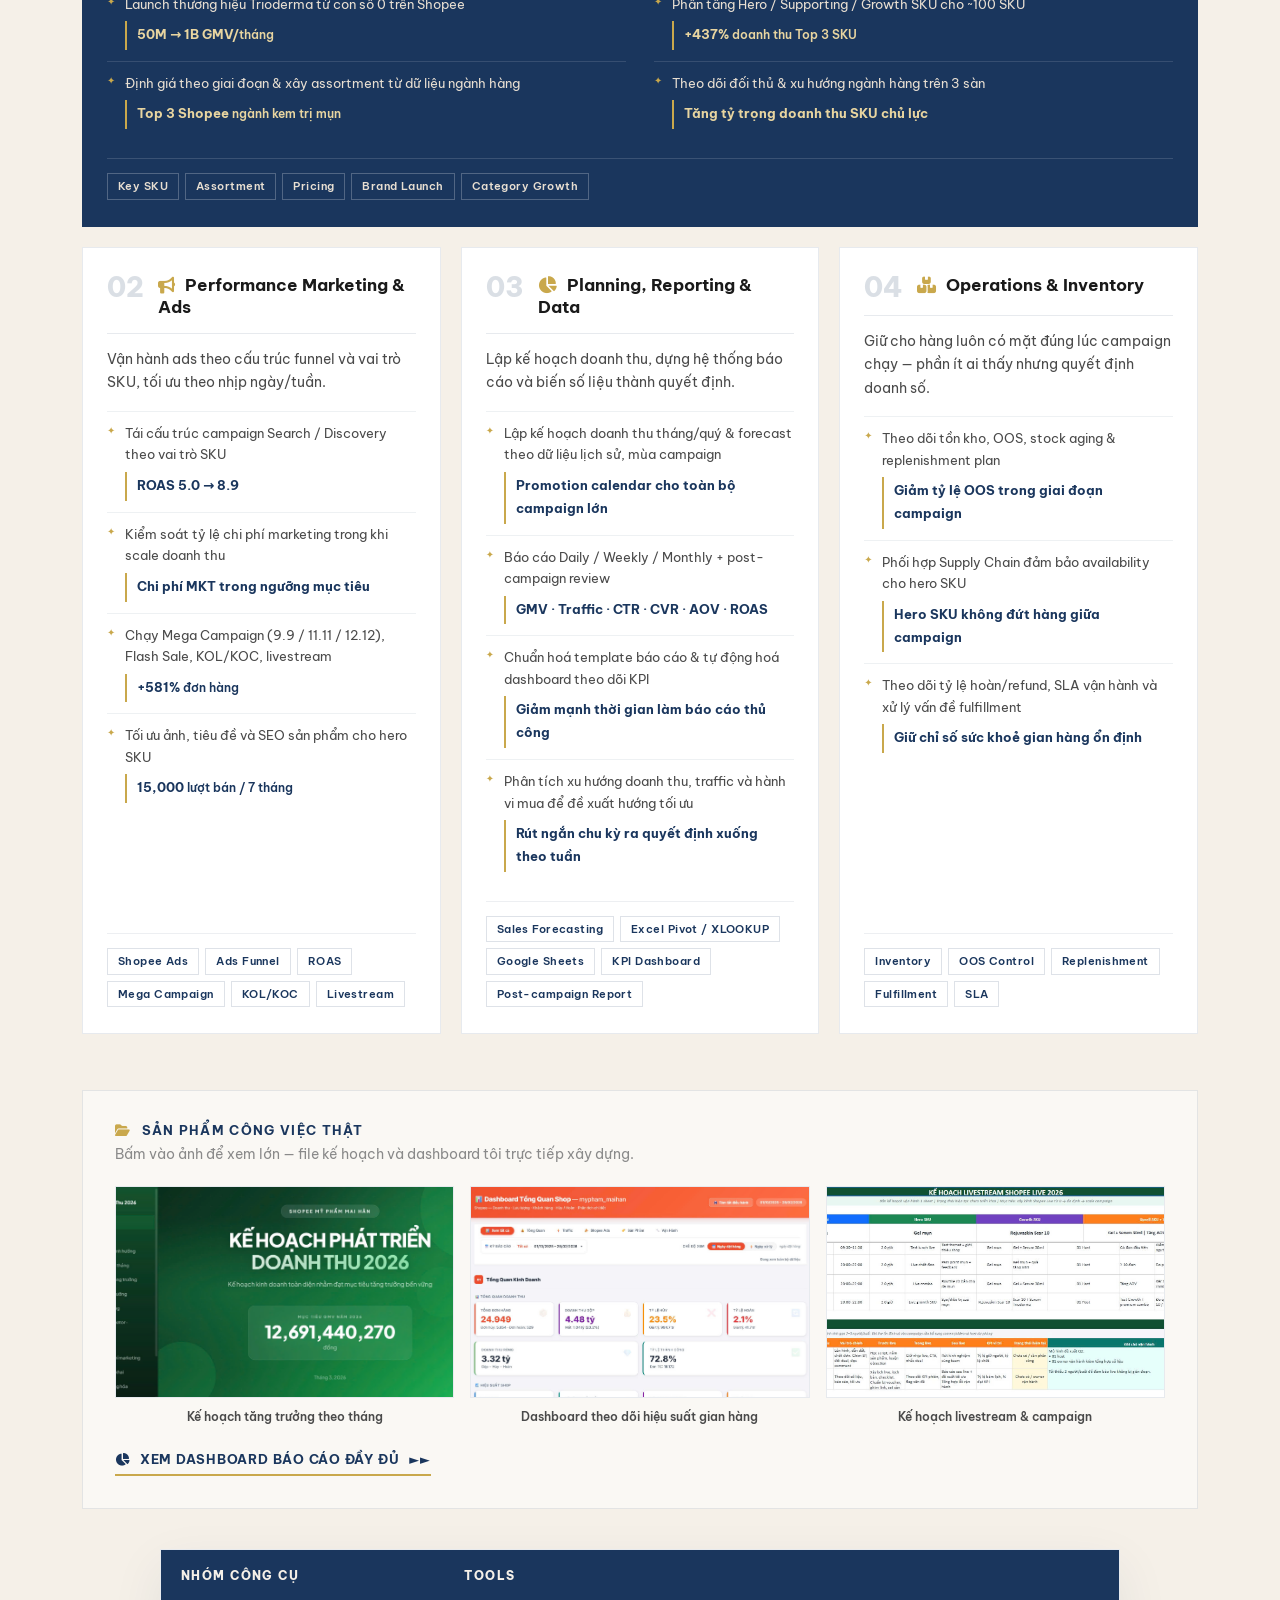
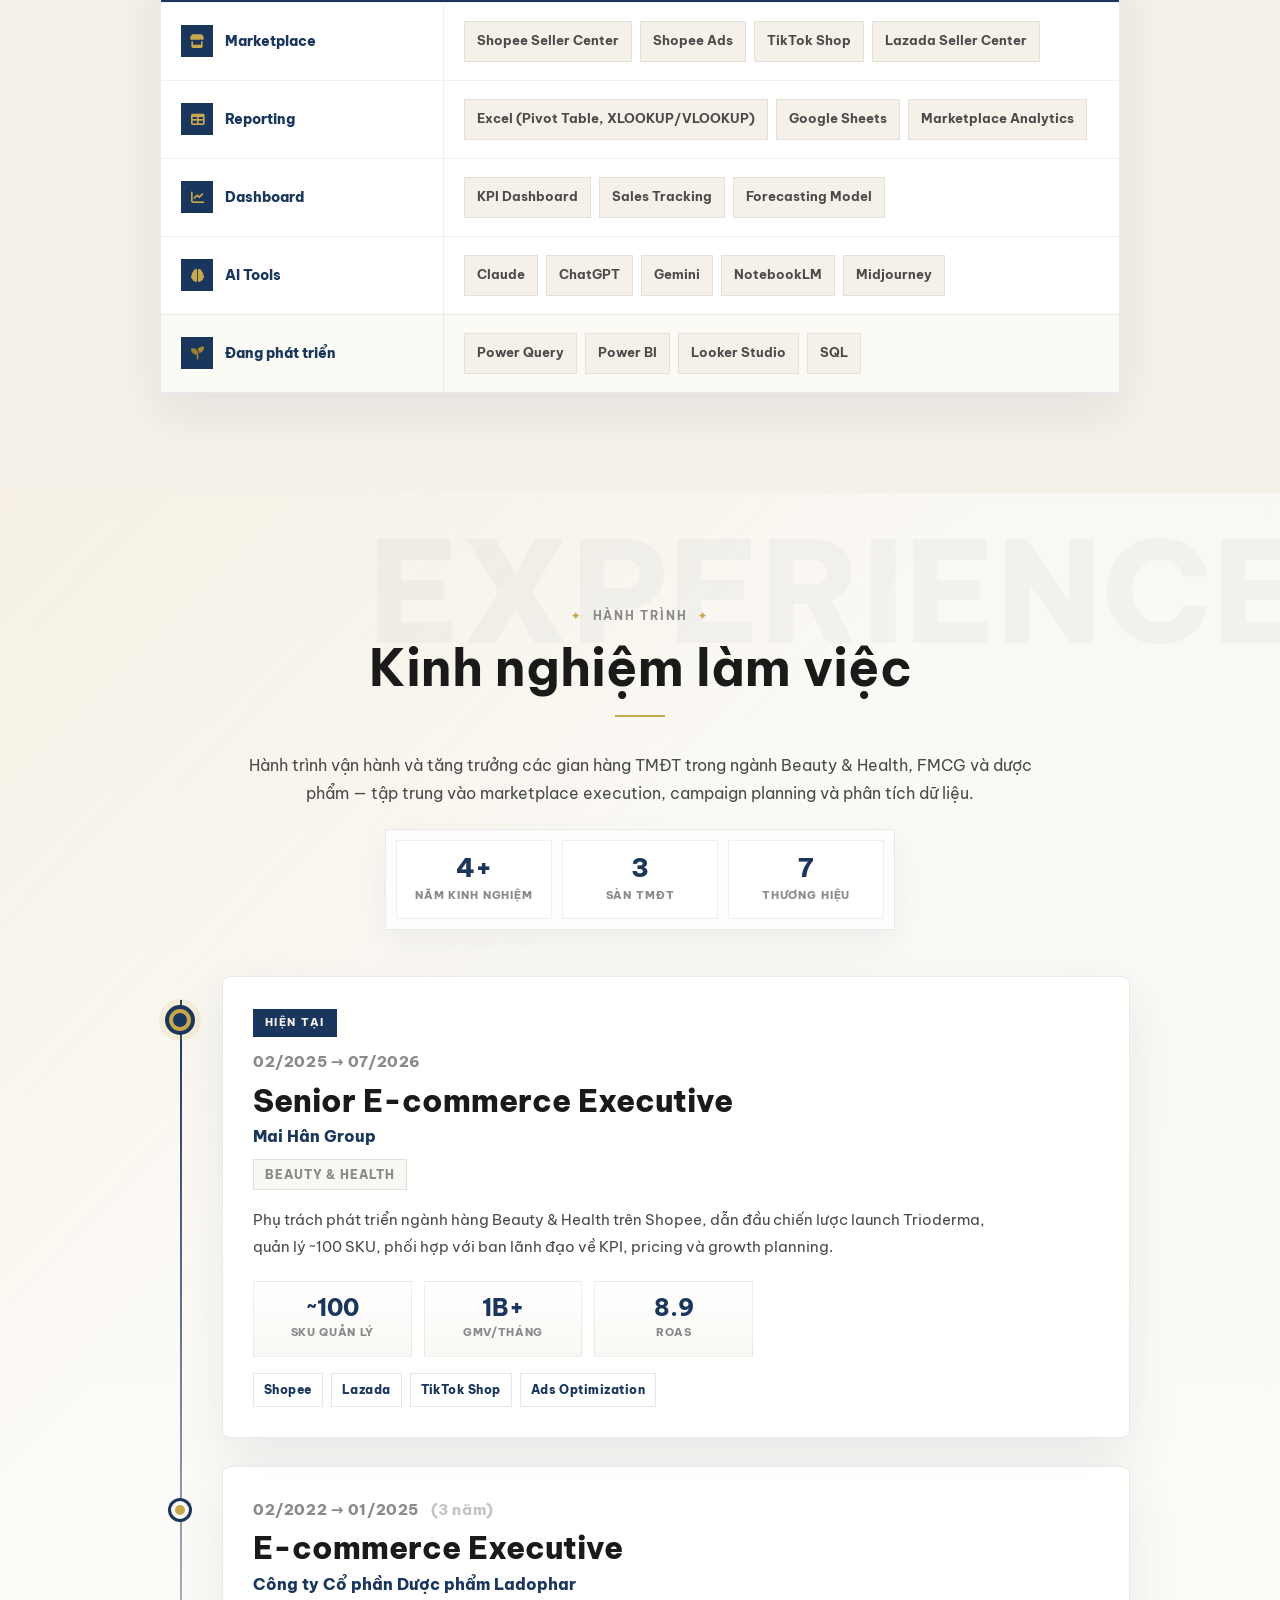
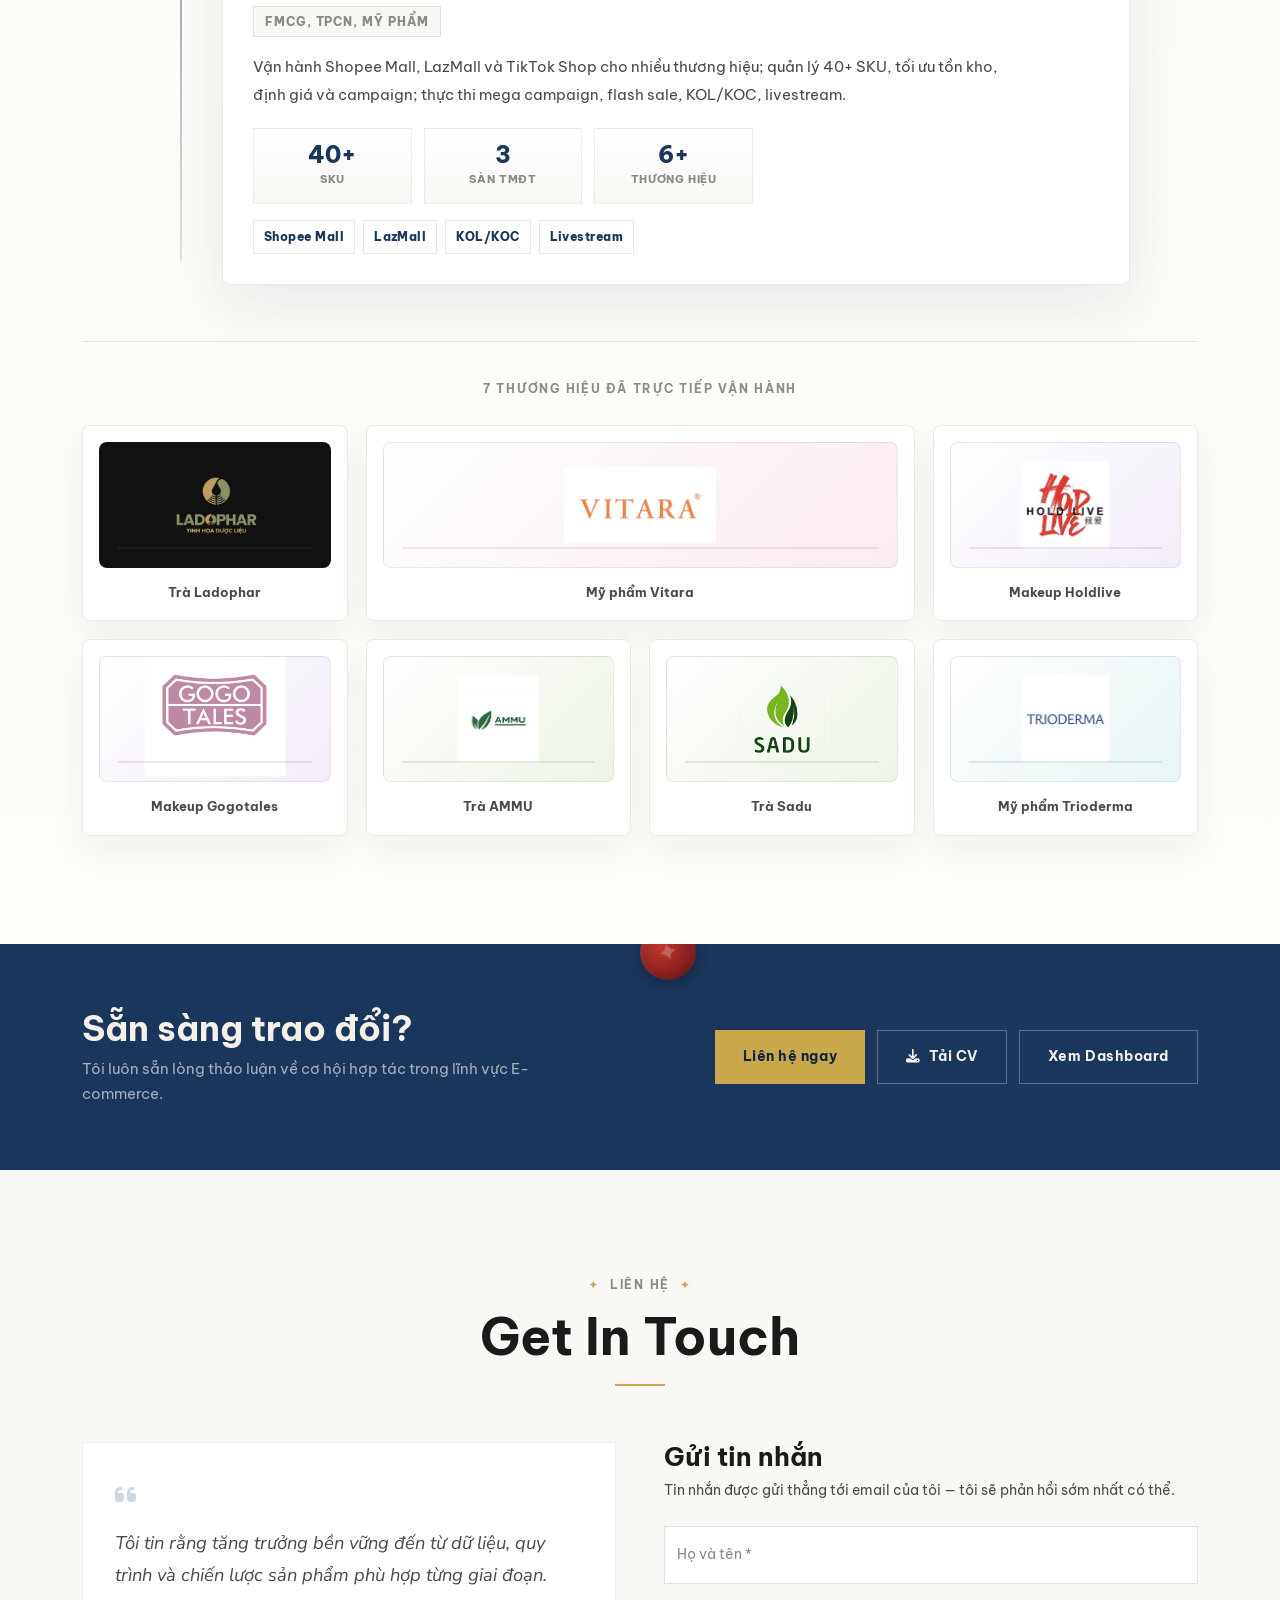
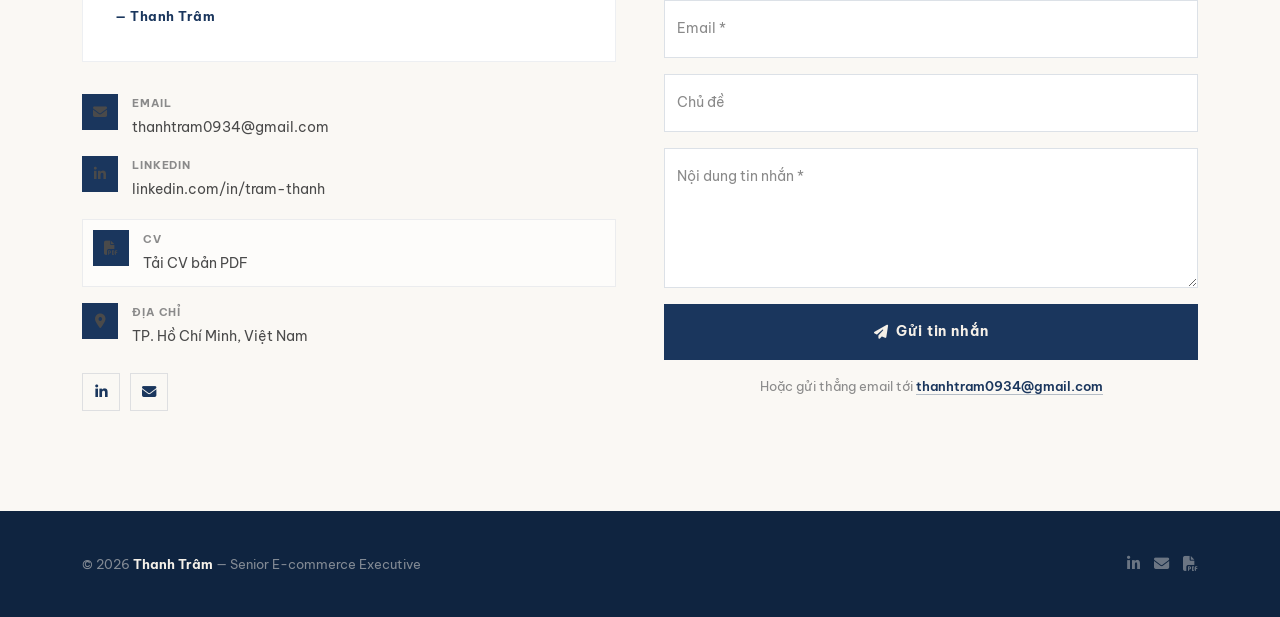
==== commit 82840972: "Restructure portfolio into a proof-first layout Reorder sections to About → Case Studies → Capabilit" ====
--- a/index.html
+++ b/index.html
@@ -3,8 +3,28 @@
 <head>
     <meta charset="UTF-8">
     <meta name="viewport" content="width=device-width, initial-scale=1.0">
-    <title>THANH TRÂM — Senior E-commerce Executive Portfolio</title>
-    <meta name="description" content="Portfolio Senior E-commerce Executive - Thanh Trâm. Shopee | TikTok Shop | Lazada | Data-driven Growth | Reporting | Automation.">
+    <title>Thanh Trâm — Senior E-commerce Executive | Shopee · TikTok Shop · Lazada</title>
+    <meta name="description" content="Senior E-commerce Executive — scale gian hàng Beauty & Health từ 50 triệu lên 1 tỷ GMV/tháng, ROAS 5.0 → 8.9, Top 3 Shopee ngành kem trị mụn. Growth planning · Ads optimization · Reporting.">
+    <meta name="author" content="Nguyễn Thị Thanh Trâm">
+
+    <!-- Favicon (emoji inline — không cần file) -->
+    <link rel="icon" href="data:image/svg+xml,<svg xmlns='http://www.w3.org/2000/svg' viewBox='0 0 100 100'><text y='.9em' font-size='90'>✦</text></svg>">
+    <meta name="theme-color" content="#1a365d">
+
+    <!-- Open Graph / LinkedIn / Zalo preview -->
+    <link rel="canonical" href="https://portfolio-ebon-seven-45.vercel.app/">
+    <meta property="og:type" content="profile">
+    <meta property="og:site_name" content="Thanh Trâm — Portfolio">
+    <meta property="og:title" content="Thanh Trâm — Senior E-commerce Executive">
+    <meta property="og:description" content="50M → 1 tỷ GMV/tháng · ROAS 8.9 · Top 3 Shopee ngành kem trị mụn. Portfolio E-commerce data-driven.">
+    <meta property="og:url" content="https://portfolio-ebon-seven-45.vercel.app/">
+    <meta property="og:image" content="https://portfolio-ebon-seven-45.vercel.app/assets/images/profile.jpg">
+    <meta property="og:image:alt" content="Nguyễn Thị Thanh Trâm — Senior E-commerce Executive">
+    <meta property="og:locale" content="vi_VN">
+    <meta name="twitter:card" content="summary_large_image">
+    <meta name="twitter:title" content="Thanh Trâm — Senior E-commerce Executive">
+    <meta name="twitter:description" content="50M → 1 tỷ GMV/tháng · ROAS 8.9 · Top 3 Shopee ngành kem trị mụn.">
+    <meta name="twitter:image" content="https://portfolio-ebon-seven-45.vercel.app/assets/images/profile.jpg">
 
     <!-- Google Fonts — Friendly & Readable -->
     <link rel="preconnect" href="https://fonts.googleapis.com">
@@ -22,6 +42,12 @@
 
     <!-- Custom CSS -->
     <link rel="stylesheet" href="css/style.css">
+
+    <!-- Safety net: AOS hides [data-aos] elements until its JS runs.
+         Without JS (or if the CDN is blocked) the page must still be readable. -->
+    <noscript>
+        <style>[data-aos] { opacity: 1 !important; transform: none !important; }</style>
+    </noscript>
 </head>
 <body>
 
@@ -39,13 +65,16 @@
 
             <ul class="ed-nav-links" id="navLinks">
                 <li><a href="#about" data-vi="Về tôi" data-en="About">Về tôi</a></li>
-                <li><a href="#skills" data-vi="Năng lực" data-en="Skills">Năng lực</a></li>
+                <li><a href="#projects" data-vi="Case Study" data-en="Case Studies">Case Study</a></li>
+                <li><a href="#skills" data-vi="Năng lực" data-en="Capabilities">Năng lực</a></li>
                 <li><a href="#experience" data-vi="Kinh nghiệm" data-en="Experience">Kinh nghiệm</a></li>
-                <li><a href="#brands" data-vi="Thương hiệu" data-en="Brands">Thương hiệu</a></li>
-                <li><a href="#projects" data-vi="Case Study" data-en="Case Studies">Case Study</a></li>
-                <li><a href="#planning-portfolio" data-vi="Planning" data-en="Planning">Planning</a></li>
-                <li><a href="#tools" data-vi="Công cụ" data-en="Tools">Công cụ</a></li>
                 <li><a href="#contact" data-vi="Liên hệ" data-en="Contact">Liên hệ</a></li>
+                <li>
+                    <a href="assets/Thanh-Tram-CV.pdf" download class="ed-nav-cv">
+                        <i class="fas fa-download"></i>
+                        <span data-vi="Tải CV" data-en="Download CV">Tải CV</span>
+                    </a>
+                </li>
                 <li>
                     <button class="btn-lang" id="langToggle" type="button" aria-label="Toggle language">
                         <span id="langLabel">EN</span>
@@ -55,7 +84,7 @@
         </div>
     </nav>
 
-    <!-- ==================== HERO — Editorial Full-Viewport ==================== -->
+    <!-- ==================== HERO — Proof-first Editorial ==================== -->
     <section id="hero" class="ed-hero">
         <div class="film-strip film-strip-l"></div>
         <div class="film-strip film-strip-r"></div>
@@ -65,61 +94,73 @@
         </div>
 
         <!-- Top info bar -->
-        <div class="ed-hero-top ed-reveal" style="--delay:.3s">
+        <div class="ed-hero-top ed-reveal" style="--delay:.15s">
             <div class="ed-hero-top-item">
-                <strong>Thanh Trâm</strong>
-                <span data-vi="(Senior E-commerce Executive)" data-en="(Senior E-commerce Executive)">(Senior E-commerce Executive)</span>
-            </div>
-            <div class="ed-hero-top-item" style="text-align:center">
+                <strong>Nguyễn Thị Thanh Trâm</strong>
                 <span data-vi="TP. Hồ Chí Minh, Việt Nam" data-en="Ho Chi Minh City, Vietnam">TP. Hồ Chí Minh, Việt Nam</span>
             </div>
             <div class="ed-hero-top-item ed-hero-top-right">
-                <span data-vi="LIÊN HỆ" data-en="SAY HELLO">LIÊN HỆ</span><br>
-                <a href="mailto:thanhtram0934@gmail.com">thanhtram0934@gmail.com</a>
+                <a href="mailto:thanhtram0934@gmail.com">thanhtram0934@gmail.com</a><br>
+                <a href="https://www.linkedin.com/in/tram-thanh/" target="_blank" rel="noopener noreferrer">LINKEDIN ↗</a>
             </div>
         </div>
 
-        <!-- Center — giant editorial title -->
+        <!-- Center — name + positioning -->
         <div class="ed-hero-center">
-            <a href="#contact" class="ed-hero-status ed-reveal" style="--delay:.45s">
+            <a href="#contact" class="ed-hero-status ed-reveal" style="--delay:.25s">
                 <span class="ed-status-dot"></span>
-                <span data-vi="Đang tìm cơ hội mới" data-en="Open to new opportunities">Đang tìm cơ hội mới</span>
+                <span data-vi="Đang tìm cơ hội E-commerce Lead / Manager" data-en="Open to E-commerce Lead / Manager roles">Đang tìm cơ hội E-commerce Lead / Manager</span>
             </a>
-            <span class="ed-hero-welcome ed-reveal" style="--delay:.6s" data-vi="welcome to my" data-en="welcome to my">welcome to my</span>
-            <h1 class="ed-hero-title ed-reveal-title" style="--delay:.9s">
-                port<em>f</em>olio
-                <span class="ed-hero-star ed-hero-star-1 ed-reveal-spin" style="--delay:1.8s">✦</span>
+
+            <p class="ed-hero-eyebrow ed-reveal" style="--delay:.35s" data-vi="Senior E-commerce Executive · Beauty &amp; Health · FMCG" data-en="Senior E-commerce Executive · Beauty &amp; Health · FMCG">Senior E-commerce Executive · Beauty &amp; Health · FMCG</p>
+
+            <h1 class="ed-hero-title ed-hero-title-name ed-reveal-title" style="--delay:.45s">
+                THANH <em>TRÂM</em>
+                <span class="ed-hero-star ed-hero-star-1 ed-reveal-spin" style="--delay:1.1s">✦</span>
             </h1>
 
+            <p class="ed-hero-lede ed-reveal" style="--delay:.7s" data-vi="4 năm vận hành và tăng trưởng gian hàng trên Shopee, TikTok Shop, Lazada.<br>Tôi xây chiến lược SKU – giá – ads funnel dựa trên dữ liệu, và đưa một thương hiệu mới<br>từ <strong>50 triệu lên 1 tỷ GMV/tháng trong 10 tháng</strong>." data-en="4 years operating and growing stores on Shopee, TikTok Shop and Lazada.<br>I build data-led SKU, pricing and ads-funnel strategies — and took a new brand<br>from <strong>50M to 1B VND GMV/month in 10 months</strong>.">
+                4 năm vận hành và tăng trưởng gian hàng trên Shopee, TikTok Shop, Lazada.<br>
+                Tôi xây chiến lược SKU – giá – ads funnel dựa trên dữ liệu, và đưa một thương hiệu mới<br>
+                từ <strong>50 triệu lên 1 tỷ GMV/tháng trong 10 tháng</strong>.
+            </p>
+
             <!-- Tilted badge -->
-            <div class="ed-hero-badge ed-reveal-badge" style="--delay:1.5s">
+            <div class="ed-hero-badge ed-reveal-badge" style="--delay:.85s">
                 <span class="badge-star">✦</span>
                 E-COMMERCE<br>EXECUTIVE
             </div>
 
             <!-- Hero CTAs -->
-            <div class="ed-hero-actions ed-reveal" style="--delay:1.5s">
-                <a href="assets/Thanh-Tram-CV.pdf" download class="ed-hero-btn ed-hero-btn-primary">
+            <div class="ed-hero-actions ed-reveal" style="--delay:.9s">
+                <a href="#projects" class="ed-hero-btn ed-hero-btn-primary">
+                    <span data-vi="Xem 3 Case Study" data-en="View 3 Case Studies">Xem 3 Case Study</span>
+                    <i class="fas fa-arrow-down"></i>
+                </a>
+                <a href="assets/Thanh-Tram-CV.pdf" download class="ed-hero-btn ed-hero-btn-ghost">
                     <i class="fas fa-download"></i>
                     <span data-vi="Tải CV" data-en="Download CV">Tải CV</span>
                 </a>
-                <a href="#projects" class="ed-hero-btn ed-hero-btn-ghost">
-                    <span data-vi="Xem Case Study" data-en="View Case Studies">Xem Case Study</span>
-                    <i class="fas fa-arrow-down"></i>
-                </a>
             </div>
         </div>
 
-        <!-- Bottom info bar -->
-        <div class="ed-hero-bottom ed-reveal" style="--delay:1.2s">
-            <div class="ed-hero-bottom-item">
-                PORTFOLIO<br>2026 UPDATE
-            </div>
-            <div class="ed-hero-bottom-item" style="text-align:center">
-                <em data-vi="Data-driven E-commerce | Growth Planning | Reporting" data-en="Data-driven E-commerce | Growth Planning | Reporting">Data-driven E-commerce | Growth Planning | Reporting</em>
-            </div>
-            <div class="ed-hero-bottom-item ed-hero-bottom-right">
-                <a href="https://www.linkedin.com/in/tram-thanh/" target="_blank" rel="noopener noreferrer">LINKEDIN ↗</a>
+        <!-- Proof bar — con số thay cho slogan -->
+        <div class="ed-hero-proof ed-reveal" style="--delay:1s" aria-label="Key results">
+            <div class="ed-proof-item">
+                <span class="ed-proof-value">50M → 1B</span>
+                <span class="ed-proof-label" data-vi="GMV/tháng — scale trong 10 tháng" data-en="GMV/month — scaled in 10 months">GMV/tháng — scale trong 10 tháng</span>
+            </div>
+            <div class="ed-proof-item">
+                <span class="ed-proof-value stat-number" data-count="8.9" data-decimals="1">8.9</span>
+                <span class="ed-proof-label" data-vi="ROAS — tối ưu từ 5.0" data-en="ROAS — improved from 5.0">ROAS — tối ưu từ 5.0</span>
+            </div>
+            <div class="ed-proof-item">
+                <span class="ed-proof-value stat-number" data-count="437" data-prefix="+" data-suffix="%">+437%</span>
+                <span class="ed-proof-label" data-vi="Doanh thu Top 3 SKU chủ lực" data-en="Revenue of top 3 hero SKUs">Doanh thu Top 3 SKU chủ lực</span>
+            </div>
+            <div class="ed-proof-item">
+                <span class="ed-proof-value">Top 3</span>
+                <span class="ed-proof-label" data-vi="Shopee — ngành kem trị mụn" data-en="Shopee — acne cream category">Shopee — ngành kem trị mụn</span>
             </div>
         </div>
     </section>
@@ -127,74 +168,28 @@
     <!-- ==================== MARQUEE — Keywords Ticker ==================== -->
     <div class="ed-marquee ed-marquee-navy">
         <div class="ed-marquee-track" data-speed="fast">
-            <span class="ed-marquee-item"><span class="star">✦</span> MARKETPLACE</span>
-            <span class="ed-marquee-item"><span class="star">✦</span> CAMPAIGN</span>
-            <span class="ed-marquee-item"><span class="star">✦</span> ANALYTICS</span>
-            <span class="ed-marquee-item"><span class="star">✦</span> AUTOMATION</span>
             <span class="ed-marquee-item"><span class="star">✦</span> SHOPEE</span>
             <span class="ed-marquee-item"><span class="star">✦</span> TIKTOK SHOP</span>
             <span class="ed-marquee-item"><span class="star">✦</span> LAZADA</span>
+            <span class="ed-marquee-item"><span class="star">✦</span> GROWTH PLANNING</span>
+            <span class="ed-marquee-item"><span class="star">✦</span> ADS OPTIMIZATION</span>
+            <span class="ed-marquee-item"><span class="star">✦</span> SKU STRATEGY</span>
+            <span class="ed-marquee-item"><span class="star">✦</span> REPORTING</span>
             <span class="ed-marquee-item"><span class="star">✦</span> DATA-DRIVEN</span>
             <!-- Duplicate for seamless loop -->
-            <span class="ed-marquee-item"><span class="star">✦</span> MARKETPLACE</span>
-            <span class="ed-marquee-item"><span class="star">✦</span> CAMPAIGN</span>
-            <span class="ed-marquee-item"><span class="star">✦</span> ANALYTICS</span>
-            <span class="ed-marquee-item"><span class="star">✦</span> AUTOMATION</span>
             <span class="ed-marquee-item"><span class="star">✦</span> SHOPEE</span>
             <span class="ed-marquee-item"><span class="star">✦</span> TIKTOK SHOP</span>
             <span class="ed-marquee-item"><span class="star">✦</span> LAZADA</span>
+            <span class="ed-marquee-item"><span class="star">✦</span> GROWTH PLANNING</span>
+            <span class="ed-marquee-item"><span class="star">✦</span> ADS OPTIMIZATION</span>
+            <span class="ed-marquee-item"><span class="star">✦</span> SKU STRATEGY</span>
+            <span class="ed-marquee-item"><span class="star">✦</span> REPORTING</span>
             <span class="ed-marquee-item"><span class="star">✦</span> DATA-DRIVEN</span>
         </div>
     </div>
 
-    <!-- ==================== ABOUT — Intro Envelope ==================== -->
+    <!-- ==================== ABOUT — vị trí #1 sau hero ==================== -->
     <section id="about">
-
-        <!-- Part A — Navy envelope quote -->
-        <div class="ed-about-intro">
-            <div class="ed-about-intro-header">
-                <h3 data-vi="Welcome to my<br>Visual Diary" data-en="Welcome to my<br>Visual Diary">Welcome to my<br>Visual Diary</h3>
-                <span class="year">2026</span>
-            </div>
-
-            <div class="ed-envelope" data-aos="zoom-in" data-aos-duration="800">
-                <div class="ed-envelope-body">
-                    <p class="ed-envelope-quote" data-vi="Tôi là một Senior E-commerce Executive đam mê<br><span class='ed-envelope-quote-emphasis'>dữ liệu, chiến lược sản phẩm</span> và<br>sức mạnh của sự tăng trưởng bền vững.<br><span class='ed-envelope-divider'></span><br>Với tôi, E-commerce không chỉ là bán hàng —<br>mà là tạo ra giá trị thông qua dữ liệu,<br>chiến lược khiến thương hiệu phát triển và ghi nhớ." data-en="A Senior E-commerce Executive who's passionate about<br><span class='ed-envelope-quote-emphasis'>data, product strategy</span> and<br>the quiet power of sustainable growth.<br><span class='ed-envelope-divider'></span><br>For me, E-commerce is more than selling —<br>it's about creating meaning through data, ideas<br>that make brands grow and stay remembered.">
-                        Tôi là một Senior E-commerce Executive đam mê<br>
-                        <span class="ed-envelope-quote-emphasis">dữ liệu, chiến lược sản phẩm</span> và<br>
-                        sức mạnh của sự tăng trưởng bền vững.<br>
-                        <span class="ed-envelope-divider"></span><br>
-                        Với tôi, E-commerce không chỉ là bán hàng —<br>
-                        mà là tạo ra giá trị thông qua dữ liệu,<br>
-                        chiến lược khiến thương hiệu phát triển và ghi nhớ.
-                    </p>
-                </div>
-                <div class="ed-wax-seal"></div>
-            </div>
-        </div>
-
-        <!-- Marquee — skills keywords -->
-        <div class="ed-marquee ed-marquee-gold">
-            <div class="ed-marquee-track">
-                <span class="ed-marquee-item"><span class="star">✦</span> DATA-DRIVEN</span>
-                <span class="ed-marquee-item"><span class="star">✦</span> E-COMMERCE</span>
-                <span class="ed-marquee-item"><span class="star">✦</span> GROWTH PLANNING</span>
-                <span class="ed-marquee-item"><span class="star">✦</span> REPORTING</span>
-                <span class="ed-marquee-item"><span class="star">✦</span> DASHBOARD</span>
-                <span class="ed-marquee-item"><span class="star">✦</span> CREATIVE THINKING</span>
-                <span class="ed-marquee-item"><span class="star">✦</span> PROBLEM SOLVING</span>
-                <!-- Duplicate -->
-                <span class="ed-marquee-item"><span class="star">✦</span> DATA-DRIVEN</span>
-                <span class="ed-marquee-item"><span class="star">✦</span> E-COMMERCE</span>
-                <span class="ed-marquee-item"><span class="star">✦</span> GROWTH PLANNING</span>
-                <span class="ed-marquee-item"><span class="star">✦</span> REPORTING</span>
-                <span class="ed-marquee-item"><span class="star">✦</span> DASHBOARD</span>
-                <span class="ed-marquee-item"><span class="star">✦</span> CREATIVE THINKING</span>
-                <span class="ed-marquee-item"><span class="star">✦</span> PROBLEM SOLVING</span>
-            </div>
-        </div>
-
-        <!-- Part B — About Me (ID card + bio) -->
         <div class="ed-about-me">
             <div class="container">
                 <div class="ed-about-grid">
@@ -218,12 +213,12 @@
                                     <span data-vi="Sr. E-com Exec" data-en="Sr. E-com Exec">Sr. E-com Exec</span>
                                 </div>
                                 <div class="ed-id-info-item">
-                                    <strong>MBTI:</strong>
-                                    <span>—</span>
+                                    <strong data-vi="Ngành hàng:" data-en="Categories:">Ngành hàng:</strong>
+                                    <span data-vi="Beauty, FMCG" data-en="Beauty, FMCG">Beauty, FMCG</span>
                                 </div>
                                 <div class="ed-id-info-item">
                                     <strong data-vi="Địa điểm:" data-en="Location:">Địa điểm:</strong>
-                                    <span data-vi="HCM City" data-en="HCM City">HCM City</span>
+                                    <span data-vi="TP.HCM" data-en="HCM City">TP.HCM</span>
                                 </div>
                             </div>
 
@@ -250,9 +245,11 @@
                         </h2>
 
                         <div class="ed-about-copy">
-                            <p data-vi="Tôi là Senior E-commerce Executive có kinh nghiệm vận hành và tăng trưởng gian hàng trên các sàn TMĐT, đặc biệt trong ngành Beauty & Health và FMCG. Với tư duy data-driven, tôi tập trung xây dựng chiến lược sản phẩm, tối ưu quảng cáo và phát triển thương hiệu trên Shopee, TikTok Shop và Lazada." data-en="I am a Senior E-commerce Executive experienced in operating and growing stores on e-commerce marketplaces, especially in Beauty & Health and FMCG. With a data-driven mindset, I focus on product strategy, ad optimization, and brand growth across Shopee, TikTok Shop, and Lazada.">Tôi là Senior E-commerce Executive có kinh nghiệm vận hành và tăng trưởng gian hàng trên các sàn TMĐT, đặc biệt trong ngành Beauty & Health và FMCG. Với tư duy data-driven, tôi tập trung xây dựng chiến lược sản phẩm, tối ưu quảng cáo và phát triển thương hiệu trên Shopee, TikTok Shop và Lazada.</p>
-
-                            <p data-vi="Tôi đang hướng tới vị trí E-commerce Lead / Manager, nơi tôi có thể kết hợp năng lực phân tích dữ liệu, lập kế hoạch tăng trưởng và dẫn dắt đội ngũ để tạo ra tăng trưởng bền vững cho doanh nghiệp." data-en="I am working toward an E-commerce Lead / Manager role where I can combine data analysis, growth planning, and team leadership to create sustainable growth for businesses.">Tôi đang hướng tới vị trí E-commerce Lead / Manager, nơi tôi có thể kết hợp năng lực phân tích dữ liệu, lập kế hoạch tăng trưởng và dẫn dắt đội ngũ để tạo ra tăng trưởng bền vững cho doanh nghiệp.</p>
+                            <p data-vi="Tôi là Senior E-commerce Executive với 4 năm vận hành và tăng trưởng gian hàng trên các sàn TMĐT, đặc biệt trong ngành Beauty &amp; Health và FMCG. Với tư duy data-driven, tôi tập trung vào chiến lược sản phẩm, tối ưu quảng cáo và phát triển thương hiệu trên Shopee, TikTok Shop và Lazada." data-en="I am a Senior E-commerce Executive with four years of operating and growing marketplace stores, especially in Beauty &amp; Health and FMCG. With a data-driven mindset, I focus on product strategy, ad optimization and brand growth across Shopee, TikTok Shop and Lazada.">Tôi là Senior E-commerce Executive với 4 năm vận hành và tăng trưởng gian hàng trên các sàn TMĐT, đặc biệt trong ngành Beauty &amp; Health và FMCG. Với tư duy data-driven, tôi tập trung vào chiến lược sản phẩm, tối ưu quảng cáo và phát triển thương hiệu trên Shopee, TikTok Shop và Lazada.</p>
+
+                            <p data-vi="Điều tôi quan tâm nhất không phải là một tháng doanh số đẹp, mà là cấu trúc khiến tháng sau tiếp tục tốt: đúng SKU dẫn dắt, đúng giá, đúng funnel và một hệ thống báo cáo đủ nhanh để phát hiện vấn đề trước khi nó thành thiệt hại." data-en="What I care about is not one good sales month, but the structure that makes the next month good too: the right hero SKU, the right price, the right funnel, and a reporting system fast enough to catch problems before they become losses.">Điều tôi quan tâm nhất không phải là một tháng doanh số đẹp, mà là cấu trúc khiến tháng sau tiếp tục tốt: đúng SKU dẫn dắt, đúng giá, đúng funnel và một hệ thống báo cáo đủ nhanh để phát hiện vấn đề trước khi nó thành thiệt hại.</p>
+
+                            <p data-vi="Tôi đang hướng tới vị trí <strong>E-commerce Lead / Manager</strong>, nơi tôi có thể kết hợp năng lực phân tích dữ liệu, lập kế hoạch tăng trưởng và dẫn dắt đội ngũ để tạo ra tăng trưởng bền vững." data-en="I am working toward an <strong>E-commerce Lead / Manager</strong> role where I can combine data analysis, growth planning and team leadership to build sustainable growth.">Tôi đang hướng tới vị trí <strong>E-commerce Lead / Manager</strong>, nơi tôi có thể kết hợp năng lực phân tích dữ liệu, lập kế hoạch tăng trưởng và dẫn dắt đội ngũ để tạo ra tăng trưởng bền vững.</p>
                         </div>
 
                         <div class="ed-about-highlights" aria-label="About highlights">
@@ -270,181 +267,672 @@
                             </div>
                         </div>
 
-                        <p class="ed-about-thanks" data-vi="Cảm ơn bạn đã ghé thăm portfolio của tôi!" data-en="Thanks for taking time to visit my portfolio!">Cảm ơn bạn đã ghé thăm portfolio của tôi!</p>
-
-                        <a href="#contact" class="ed-about-resume">
-                            <span data-vi="Liên hệ" data-en="Contact">Liên hệ</span>
+                        <a href="#projects" class="ed-about-resume">
+                            <span data-vi="Xem 3 case study của tôi" data-en="See my 3 case studies">Xem 3 case study của tôi</span>
                             <span class="arrows">►►</span>
                         </a>
-
-                        <!-- Stats -->
-                        <div class="ed-stats-row" data-aos="zoom-in" data-aos-delay="300">
-                            <div class="ed-stat">
-                                <span class="stat-number" data-count="437" data-prefix="+" data-suffix="%">0</span>
-                                <span class="stat-label" data-vi="Tăng trưởng doanh số" data-en="Revenue growth">Tăng trưởng doanh số</span>
-                            </div>
-                            <div class="ed-stat">
-                                <span class="stat-number" data-count="8.9" data-decimals="1">0</span>
-                                <span class="stat-label" data-vi="ROAS tối ưu đạt được" data-en="Peak ROAS achieved">ROAS tối ưu đạt được</span>
-                            </div>
-                            <div class="ed-stat">
-                                <span class="stat-number" data-count="15000" data-suffix="+" data-separator="true">0</span>
-                                <span class="stat-label" data-vi="Lượt bán Hero SKU" data-en="Hero SKU units sold">Lượt bán Hero SKU</span>
-                            </div>
-                        </div>
                     </div>
                 </div>
             </div>
         </div>
     </section>
 
-    <!-- ==================== SKILLS — Editorial Grid ==================== -->
+    <!-- ==================== CASE STUDIES ==================== -->
+    <section id="projects" class="ed-case-studies">
+        <div class="container">
+            <div class="ed-section-header" data-aos="fade-up">
+                <p class="ed-section-sub"><span class="star">✦</span> <span data-vi="Bằng chứng" data-en="Proof of work">Bằng chứng</span> <span class="star">✦</span></p>
+                <h2 class="ed-section-title" data-vi="3 Case Study tiêu biểu" data-en="3 Selected Case Studies">3 Case Study tiêu biểu</h2>
+                <div class="ed-section-rule"></div>
+            </div>
+
+            <!-- Case index — 3 thẻ tóm tắt, click để nhảy tới -->
+            <div class="ed-case-index" data-aos="fade-up" data-aos-delay="80">
+                <a class="ed-case-index-card" href="#case-1">
+                    <span class="ed-case-index-num">01</span>
+                    <span class="ed-case-index-cat">Launch &amp; Scale</span>
+                    <h3 data-vi="Launch &amp; scale Trioderma trên Shopee" data-en="Launching &amp; scaling Trioderma on Shopee">Launch &amp; scale Trioderma trên Shopee</h3>
+                    <span class="ed-case-index-metric">50M → 1B <em data-vi="GMV/tháng" data-en="GMV/month">GMV/tháng</em></span>
+                    <span class="ed-case-index-go" data-vi="Xem case" data-en="View case">Xem case</span>
+                </a>
+                <a class="ed-case-index-card" href="#case-2">
+                    <span class="ed-case-index-num">02</span>
+                    <span class="ed-case-index-cat">Performance</span>
+                    <h3 data-vi="Tối ưu ads funnel: ROAS 5.0 → 8.9" data-en="Ads funnel optimization: ROAS 5.0 → 8.9">Tối ưu ads funnel: ROAS 5.0 → 8.9</h3>
+                    <span class="ed-case-index-metric">+78% <em data-vi="hiệu suất quảng cáo" data-en="ad efficiency">hiệu suất quảng cáo</em></span>
+                    <span class="ed-case-index-go" data-vi="Xem case" data-en="View case">Xem case</span>
+                </a>
+                <a class="ed-case-index-card" href="#case-3">
+                    <span class="ed-case-index-num">03</span>
+                    <span class="ed-case-index-cat">SKU Strategy</span>
+                    <h3 data-vi="Tái cấu trúc assortment ~100 SKU" data-en="Restructuring a ~100-SKU assortment">Tái cấu trúc assortment ~100 SKU</h3>
+                    <span class="ed-case-index-metric">+437% <em data-vi="doanh thu Top 3 SKU" data-en="top-3 SKU revenue">doanh thu Top 3 SKU</em></span>
+                    <span class="ed-case-index-go" data-vi="Xem case" data-en="View case">Xem case</span>
+                </a>
+            </div>
+
+            <!-- ===== CASE STUDY 1 ===== -->
+            <article class="ed-case-card" id="case-1" data-aos="fade-up">
+                <div class="ed-case-header">
+                    <span class="ed-case-number">01</span>
+                    <div class="ed-case-header-text">
+                        <div class="ed-case-meta">
+                            <span class="ed-case-label">CASE STUDY</span>
+                            <span class="ed-case-cat">Launch &amp; Scale</span>
+                        </div>
+                        <h3 data-vi="Launch và scale thương hiệu Trioderma trên Shopee" data-en="Launching and scaling Trioderma on Shopee">Launch và scale thương hiệu Trioderma trên Shopee</h3>
+                    </div>
+                </div>
+
+                <div class="ed-case-summary">
+                    <p class="ed-case-lede" data-vi="<strong>Bối cảnh:</strong> thương hiệu mới hoàn toàn, chưa có lịch sử bán, phải xây từ số 0 trên một ngành hàng cạnh tranh cao (kem trị mụn). Tôi phụ trách chiến lược Key SKU, định giá theo giai đoạn, assortment và ads funnel." data-en="<strong>Context:</strong> a brand-new label with no sales history, built from zero in a highly competitive category (acne treatment). I owned key-SKU strategy, phased pricing, assortment and the ads funnel."><strong>Bối cảnh:</strong> thương hiệu mới hoàn toàn, chưa có lịch sử bán, phải xây từ số 0 trên một ngành hàng cạnh tranh cao (kem trị mụn). Tôi phụ trách chiến lược Key SKU, định giá theo giai đoạn, assortment và ads funnel.</p>
+
+                    <div class="ed-results-grid">
+                        <div class="ed-result-metric">
+                            <span class="metric-value">50M → 1B</span>
+                            <span class="metric-unit">VNĐ/tháng</span>
+                            <span class="metric-label" data-vi="GMV scale trong 10 tháng" data-en="GMV scaled in 10 months">GMV scale trong 10 tháng</span>
+                        </div>
+                        <div class="ed-result-metric">
+                            <span class="metric-value">+437%</span>
+                            <span class="metric-unit" data-vi="doanh thu" data-en="revenue">doanh thu</span>
+                            <span class="metric-label" data-vi="Top 3 SKU so với trước tái cấu trúc" data-en="Top 3 SKUs vs. before restructure">Top 3 SKU so với trước tái cấu trúc</span>
+                        </div>
+                        <div class="ed-result-metric">
+                            <span class="metric-value">15,000</span>
+                            <span class="metric-unit" data-vi="lượt bán" data-en="units sold">lượt bán</span>
+                            <span class="metric-label" data-vi="Kem chấm mụn trong 7 tháng" data-en="Acne spot cream in 7 months">Kem chấm mụn trong 7 tháng</span>
+                        </div>
+                        <div class="ed-result-metric">
+                            <span class="metric-value">Top 3</span>
+                            <span class="metric-unit">Shopee</span>
+                            <span class="metric-label" data-vi="Ngành kem trị mụn" data-en="Acne cream category">Ngành kem trị mụn</span>
+                        </div>
+                    </div>
+
+                    <button class="ed-case-toggle" type="button" data-case-toggle="case-1-detail" aria-expanded="false" aria-controls="case-1-detail">
+                        <span class="toggle-open" data-vi="Xem chi tiết cách làm &amp; hình ảnh" data-en="See the approach &amp; visuals">Xem chi tiết cách làm &amp; hình ảnh</span>
+                        <span class="toggle-close" data-vi="Thu gọn" data-en="Collapse">Thu gọn</span>
+                        <i class="fas fa-chevron-down"></i>
+                    </button>
+                </div>
+
+                <div class="ed-case-detail" id="case-1-detail" hidden>
+                    <div class="ed-case-body">
+                        <div class="ed-case-narrative">
+                            <div class="ed-phase-block">
+                                <h4 class="ed-phase-title"><i class="fas fa-bullseye"></i> <span data-vi="Mục tiêu" data-en="Goals">Mục tiêu</span></h4>
+                                <ul>
+                                    <li data-vi="Xây nền tảng tăng trưởng cho thương hiệu mới" data-en="Build a growth foundation for a new brand">Xây nền tảng tăng trưởng cho thương hiệu mới</li>
+                                    <li data-vi="Xác định Key SKU và tối ưu dòng sản phẩm" data-en="Identify key SKUs and optimize the product line">Xác định Key SKU và tối ưu dòng sản phẩm</li>
+                                    <li data-vi="Scale từ launch đến doanh thu tỷ đồng/tháng" data-en="Scale from launch to billion-VND monthly revenue">Scale từ launch đến doanh thu tỷ đồng/tháng</li>
+                                </ul>
+                            </div>
+                            <div class="ed-phase-block">
+                                <h4 class="ed-phase-title"><i class="fas fa-cogs"></i> <span data-vi="Hành động" data-en="Actions">Hành động</span></h4>
+                                <ul>
+                                    <li data-vi="Phân tầng Key SKU và supporting SKU theo vai trò doanh thu" data-en="Tiered key and supporting SKUs by revenue role">Phân tầng Key SKU và supporting SKU theo vai trò doanh thu</li>
+                                    <li data-vi="Chiến lược định giá theo từng giai đoạn launch → scale" data-en="Phased pricing strategy from launch to scale">Chiến lược định giá theo từng giai đoạn launch → scale</li>
+                                    <li data-vi="Xây assortment dựa trên dữ liệu ngành hàng và đối thủ" data-en="Built assortment from category and competitor data">Xây assortment dựa trên dữ liệu ngành hàng và đối thủ</li>
+                                    <li data-vi="Thiết kế ads funnel riêng cho hero SKU (Search → Discovery)" data-en="Designed a dedicated ads funnel for hero SKUs (Search → Discovery)">Thiết kế ads funnel riêng cho hero SKU (Search → Discovery)</li>
+                                    <li data-vi="Tối ưu hình ảnh, nội dung và SEO sản phẩm cho gian hàng" data-en="Optimized product imagery, content and SEO across the store">Tối ưu hình ảnh, nội dung và SEO sản phẩm cho gian hàng</li>
+                                </ul>
+                            </div>
+                        </div>
+
+                        <div class="ed-case-results">
+                            <div class="ed-result-lesson">
+                                <i class="fas fa-lightbulb"></i>
+                                <span data-vi="Bài học: scale bền vững đến từ cấu trúc sản phẩm, chiến lược giá, phân tầng SKU và funnel quảng cáo phù hợp từng giai đoạn — không phải từ việc tăng ngân sách ads." data-en="Lesson: sustainable scaling comes from product structure, pricing, SKU tiering and a stage-appropriate ads funnel — not from raising ad budgets.">Bài học: scale bền vững đến từ cấu trúc sản phẩm, chiến lược giá, phân tầng SKU và funnel quảng cáo phù hợp từng giai đoạn — không phải từ việc tăng ngân sách ads.</span>
+                            </div>
+
+                            <div class="ed-kpi-strip">
+                                <div class="ed-kpi-pill">
+                                    <span class="ed-kpi-pill-label" data-vi="Doanh số" data-en="Revenue">Doanh số</span>
+                                    <span class="ed-kpi-pill-value">+437%</span>
+                                </div>
+                                <div class="ed-kpi-pill">
+                                    <span class="ed-kpi-pill-label" data-vi="Đơn hàng" data-en="Orders">Đơn hàng</span>
+                                    <span class="ed-kpi-pill-value">+581%</span>
+                                </div>
+                                <div class="ed-kpi-pill ed-kpi-pill-highlight">
+                                    <span class="ed-kpi-pill-label" data-vi="Định hướng" data-en="Focus">Định hướng</span>
+                                    <span class="ed-kpi-pill-value">Hero SKU</span>
+                                </div>
+                            </div>
+                        </div>
+                    </div>
+
+                    <!-- Showcase -->
+                    <div class="ed-case-showcase">
+                        <h5 class="ed-showcase-title"><i class="fas fa-images"></i> <span data-vi="Gian hàng trước &amp; sau khi tối ưu" data-en="Store before &amp; after optimization">Gian hàng trước &amp; sau khi tối ưu</span></h5>
+
+                        <div class="ed-showcase-grid">
+                            <div class="ed-before-after">
+                                <div class="ed-showcase-item">
+                                    <span class="ed-showcase-label ed-showcase-label-before" data-vi="Trước" data-en="Before">Trước</span>
+                                    <div class="ed-showcase-img-wrap">
+                                        <img src="assets/images/anh-1-truoc.jpg" alt="Gian hàng trước khi tối ưu" loading="lazy">
+                                    </div>
+                                </div>
+                                <div class="ed-showcase-arrow"><i class="fas fa-arrow-right"></i></div>
+                                <div class="ed-showcase-item">
+                                    <span class="ed-showcase-label ed-showcase-label-after" data-vi="Sau" data-en="After">Sau</span>
+                                    <div class="ed-showcase-img-wrap">
+                                        <img src="assets/images/anh-2-sau.jpg" alt="Gian hàng sau khi tối ưu" loading="lazy">
+                                    </div>
+                                </div>
+                            </div>
+                        </div>
+
+                        <div class="ed-phone-mockup" style="margin-top:20px">
+                            <div class="ed-phone-notch"></div>
+                            <div class="ed-phone-screen">
+                                <img src="assets/images/anh-shop-3.jpg" alt="Giao diện gian hàng Trioderma trên Shopee" loading="lazy">
+                            </div>
+                        </div>
+                    </div>
+                </div>
+
+                <div class="ed-case-tags">
+                    <span>Key SKU</span><span>Pricing</span><span>Ads Funnel</span><span>Shopee</span><span>Brand Launch</span>
+                </div>
+            </article>
+
+            <!-- ===== CASE STUDY 2 ===== -->
+            <article class="ed-case-card" id="case-2" data-aos="fade-up">
+                <div class="ed-case-header">
+                    <span class="ed-case-number">02</span>
+                    <div class="ed-case-header-text">
+                        <div class="ed-case-meta">
+                            <span class="ed-case-label">CASE STUDY</span>
+                            <span class="ed-case-cat">Performance</span>
+                        </div>
+                        <h3 data-vi="Tối ưu hiệu quả quảng cáo: ROAS từ 5.0 lên 8.9" data-en="Ad performance optimization: ROAS from 5.0 to 8.9">Tối ưu hiệu quả quảng cáo: ROAS từ 5.0 lên 8.9</h3>
+                    </div>
+                </div>
+
+                <div class="ed-case-summary">
+                    <p class="ed-case-lede" data-vi="<strong>Bối cảnh:</strong> cần scale doanh thu ngành Beauty &amp; Health nhưng vẫn giữ tỷ lệ chi phí marketing trong ngưỡng cho phép. Vấn đề nằm ở cấu trúc campaign — ngân sách bị dàn đều thay vì phân bổ theo vai trò từng SKU." data-en="<strong>Context:</strong> scale Beauty &amp; Health revenue while keeping the marketing cost ratio within target. The bottleneck was campaign structure — budget spread evenly instead of allocated by SKU role."><strong>Bối cảnh:</strong> cần scale doanh thu ngành Beauty &amp; Health nhưng vẫn giữ tỷ lệ chi phí marketing trong ngưỡng cho phép. Vấn đề nằm ở cấu trúc campaign — ngân sách bị dàn đều thay vì phân bổ theo vai trò từng SKU.</p>
+
+                    <div class="ed-results-grid">
+                        <div class="ed-result-metric">
+                            <span class="metric-value">5.0 → 8.9</span>
+                            <span class="metric-unit">ROAS</span>
+                            <span class="metric-label" data-vi="+78% hiệu suất quảng cáo" data-en="+78% ad efficiency">+78% hiệu suất quảng cáo</span>
+                        </div>
+                        <div class="ed-result-metric">
+                            <span class="metric-value">+581%</span>
+                            <span class="metric-unit" data-vi="đơn hàng" data-en="orders">đơn hàng</span>
+                            <span class="metric-label" data-vi="Tăng trưởng đơn hàng cùng kỳ" data-en="Order growth over the period">Tăng trưởng đơn hàng cùng kỳ</span>
+                        </div>
+                        <div class="ed-result-metric">
+                            <span class="metric-value" data-vi="Trong ngưỡng" data-en="On target">Trong ngưỡng</span>
+                            <span class="metric-unit" data-vi="chi phí MKT" data-en="MKT cost">chi phí MKT</span>
+                            <span class="metric-label" data-vi="Giữ tỷ lệ chi phí khi GMV tăng" data-en="Cost ratio held while GMV grew">Giữ tỷ lệ chi phí khi GMV tăng</span>
+                        </div>
+                        <div class="ed-result-metric">
+                            <span class="metric-value" data-vi="Ngày / Tuần" data-en="Daily / Weekly">Ngày / Tuần</span>
+                            <span class="metric-unit" data-vi="nhịp tối ưu" data-en="optimization cadence">nhịp tối ưu</span>
+                            <span class="metric-label" data-vi="Rút ngắn thời gian ra quyết định" data-en="Shorter decision cycle">Rút ngắn thời gian ra quyết định</span>
+                        </div>
+                    </div>
+
+                    <button class="ed-case-toggle" type="button" data-case-toggle="case-2-detail" aria-expanded="false" aria-controls="case-2-detail">
+                        <span class="toggle-open" data-vi="Xem chi tiết cách làm &amp; hình ảnh" data-en="See the approach &amp; visuals">Xem chi tiết cách làm &amp; hình ảnh</span>
+                        <span class="toggle-close" data-vi="Thu gọn" data-en="Collapse">Thu gọn</span>
+                        <i class="fas fa-chevron-down"></i>
+                    </button>
+                </div>
+
+                <div class="ed-case-detail" id="case-2-detail" hidden>
+                    <div class="ed-case-body">
+                        <div class="ed-case-narrative">
+                            <div class="ed-phase-block">
+                                <h4 class="ed-phase-title"><i class="fas fa-bullseye"></i> <span data-vi="Mục tiêu" data-en="Goals">Mục tiêu</span></h4>
+                                <ul>
+                                    <li data-vi="Cải thiện hiệu quả quảng cáo qua cấu trúc funnel" data-en="Improve ad performance through funnel structure">Cải thiện hiệu quả quảng cáo qua cấu trúc funnel</li>
+                                    <li data-vi="Tối ưu tỷ lệ chi phí marketing trên doanh thu" data-en="Optimize marketing cost as a share of revenue">Tối ưu tỷ lệ chi phí marketing trên doanh thu</li>
+                                    <li data-vi="Hỗ trợ tăng trưởng doanh thu bền vững" data-en="Support sustainable revenue growth">Hỗ trợ tăng trưởng doanh thu bền vững</li>
+                                </ul>
+                            </div>
+                            <div class="ed-phase-block">
+                                <h4 class="ed-phase-title"><i class="fas fa-cogs"></i> <span data-vi="Hành động" data-en="Actions">Hành động</span></h4>
+                                <ul>
+                                    <li data-vi="Review lại toàn bộ cấu trúc campaign (Search, Discovery, Shop Ads)" data-en="Reviewed the full campaign structure (Search, Discovery, Shop Ads)">Review lại toàn bộ cấu trúc campaign (Search, Discovery, Shop Ads)</li>
+                                    <li data-vi="Phân bổ ngân sách theo vai trò SKU: hero — supporting — thử nghiệm" data-en="Reallocated budget by SKU role: hero — supporting — testing">Phân bổ ngân sách theo vai trò SKU: hero — supporting — thử nghiệm</li>
+                                    <li data-vi="Kết hợp dữ liệu bán hàng, chuyển đổi và campaign để đọc hiệu quả thật" data-en="Combined sales, conversion and campaign data to read true performance">Kết hợp dữ liệu bán hàng, chuyển đổi và campaign để đọc hiệu quả thật</li>
+                                    <li data-vi="Tối ưu ảnh và tiêu đề sản phẩm để tăng CTR trước khi tăng bid" data-en="Improved product imagery and titles to lift CTR before raising bids">Tối ưu ảnh và tiêu đề sản phẩm để tăng CTR trước khi tăng bid</li>
+                                    <li data-vi="Thiết lập nhịp theo dõi ngày / tuần / tháng để điều chỉnh kịp thời" data-en="Set a daily / weekly / monthly tracking cadence for fast adjustment">Thiết lập nhịp theo dõi ngày / tuần / tháng để điều chỉnh kịp thời</li>
+                                </ul>
+                            </div>
+                        </div>
+
+                        <div class="ed-case-results">
+                            <div class="ed-result-lesson">
+                                <i class="fas fa-lightbulb"></i>
+                                <span data-vi="Bài học: ROAS tăng nhờ đúng cấu trúc và đúng sản phẩm được đẩy, không phải nhờ cắt ngân sách. Tối ưu CTR ở tầng hiển thị rẻ hơn nhiều so với tăng bid." data-en="Lesson: ROAS improved through the right structure and the right products being pushed — not by cutting budget. Fixing CTR upstream is far cheaper than raising bids.">Bài học: ROAS tăng nhờ đúng cấu trúc và đúng sản phẩm được đẩy, không phải nhờ cắt ngân sách. Tối ưu CTR ở tầng hiển thị rẻ hơn nhiều so với tăng bid.</span>
+                            </div>
+                        </div>
+                    </div>
+
+                    <!-- Ads Showcase -->
+                    <div class="ed-case-showcase">
+                        <h5 class="ed-showcase-title"><i class="fas fa-images"></i> <span data-vi="Minh họa quảng cáo — trước &amp; sau" data-en="Ad creative — before &amp; after">Minh họa quảng cáo — trước &amp; sau</span></h5>
+                        <div class="ed-showcase-ads-grid">
+                            <div>
+                                <p class="ed-ad-product-name"><i class="fas fa-tag"></i> Combo gel mụn + serum</p>
+                                <div class="ed-before-after">
+                                    <div class="ed-showcase-item">
+                                        <span class="ed-showcase-label ed-showcase-label-before" data-vi="Trước" data-en="Before">Trước</span>
+                                        <div class="ed-showcase-img-wrap"><img src="assets/images/ads-combo-truoc.jpg" alt="Combo gel mụn — quảng cáo trước tối ưu" loading="lazy"></div>
+                                    </div>
+                                    <div class="ed-showcase-arrow"><i class="fas fa-arrow-right"></i></div>
+                                    <div class="ed-showcase-item">
+                                        <span class="ed-showcase-label ed-showcase-label-after" data-vi="Sau" data-en="After">Sau</span>
+                                        <div class="ed-showcase-img-wrap"><img src="assets/images/ads-combo-sau.jpg" alt="Combo gel mụn — quảng cáo sau tối ưu" loading="lazy"></div>
+                                    </div>
+                                </div>
+                            </div>
+                            <div>
+                                <p class="ed-ad-product-name"><i class="fas fa-tag"></i> Kem chấm mụn Trioderma</p>
+                                <div class="ed-before-after">
+                                    <div class="ed-showcase-item">
+                                        <span class="ed-showcase-label ed-showcase-label-before" data-vi="Trước" data-en="Before">Trước</span>
+                                        <div class="ed-showcase-img-wrap"><img src="assets/images/ads-kem-truoc.jpg" alt="Kem chấm mụn — quảng cáo trước tối ưu" loading="lazy"></div>
+                                    </div>
+                                    <div class="ed-showcase-arrow"><i class="fas fa-arrow-right"></i></div>
+                                    <div class="ed-showcase-item">
+                                        <span class="ed-showcase-label ed-showcase-label-after" data-vi="Sau" data-en="After">Sau</span>
+                                        <div class="ed-showcase-img-wrap"><img src="assets/images/ads-kem-sau.jpg" alt="Kem chấm mụn — quảng cáo sau tối ưu" loading="lazy"></div>
+                                    </div>
+                                </div>
+                            </div>
+                            <div>
+                                <p class="ed-ad-product-name"><i class="fas fa-chart-bar"></i> <span data-vi="Tổng quan Ads theo tháng" data-en="Monthly Ads Overview">Tổng quan Ads theo tháng</span></p>
+                                <div class="ed-before-after">
+                                    <div class="ed-showcase-item">
+                                        <span class="ed-showcase-label ed-showcase-label-before">11/2025</span>
+                                        <div class="ed-showcase-img-wrap"><img src="assets/images/ads-monthly-overview-truoc.jpg" alt="Báo cáo Ads tháng 11/2025" loading="lazy"></div>
+                                    </div>
+                                    <div class="ed-showcase-arrow"><i class="fas fa-arrow-right"></i></div>
+                                    <div class="ed-showcase-item">
+                                        <span class="ed-showcase-label ed-showcase-label-after">2/2026</span>
+                                        <div class="ed-showcase-img-wrap"><img src="assets/images/ads-monthly-overview-sau.jpg" alt="Báo cáo Ads tháng 2/2026" loading="lazy"></div>
+                                    </div>
+                                </div>
+                            </div>
+                        </div>
+                    </div>
+                </div>
+
+                <div class="ed-case-tags">
+                    <span>ROAS</span><span>Ads Funnel</span><span>Search</span><span>Discovery</span><span>Budget Allocation</span>
+                </div>
+            </article>
+
+            <!-- ===== CASE STUDY 3 ===== -->
+            <article class="ed-case-card" id="case-3" data-aos="fade-up">
+                <div class="ed-case-header">
+                    <span class="ed-case-number">03</span>
+                    <div class="ed-case-header-text">
+                        <div class="ed-case-meta">
+                            <span class="ed-case-label">CASE STUDY</span>
+                            <span class="ed-case-cat">SKU Strategy</span>
+                        </div>
+                        <h3 data-vi="Tái cấu trúc SKU &amp; phát triển assortment" data-en="SKU restructuring &amp; assortment development">Tái cấu trúc SKU &amp; phát triển assortment</h3>
+                    </div>
+                </div>
+
+                <div class="ed-case-summary">
+                    <p class="ed-case-lede" data-vi="<strong>Bối cảnh:</strong> gian hàng phụ thuộc doanh thu vào sản phẩm của thương hiệu khác (CeraVe chiếm 70% Top 3 SKU). Cần chuyển dịch doanh thu sang dòng own-brand Trioderma mà không làm đứt momentum bán hàng." data-en="<strong>Context:</strong> the store's revenue depended on another brand's products (CeraVe made up 70% of the top-3 SKUs). Revenue had to shift to the own-brand Trioderma line without breaking sales momentum."><strong>Bối cảnh:</strong> gian hàng phụ thuộc doanh thu vào sản phẩm của thương hiệu khác (CeraVe chiếm 70% Top 3 SKU). Cần chuyển dịch doanh thu sang dòng own-brand Trioderma mà không làm đứt momentum bán hàng.</p>
+
+                    <div class="ed-results-grid">
+                        <div class="ed-result-metric">
+                            <span class="metric-value">221M → 1,190M</span>
+                            <span class="metric-unit" data-vi="VNĐ — Top 3 SKU" data-en="VND — top 3 SKUs">VNĐ — Top 3 SKU</span>
+                            <span class="metric-label" data-vi="Tăng trưởng +437%" data-en="+437% growth">Tăng trưởng +437%</span>
+                        </div>
+                        <div class="ed-result-metric">
+                            <span class="metric-value">100%</span>
+                            <span class="metric-unit" data-vi="own-brand" data-en="own-brand">own-brand</span>
+                            <span class="metric-label" data-vi="Top 3 SKU chuyển hoàn toàn sang Trioderma" data-en="Top 3 SKUs fully shifted to Trioderma">Top 3 SKU chuyển hoàn toàn sang Trioderma</span>
+                        </div>
+                        <div class="ed-result-metric">
+                            <span class="metric-value">1,000+</span>
+                            <span class="metric-unit" data-vi="lượt bán/SKU" data-en="units/SKU">lượt bán/SKU</span>
+                            <span class="metric-label" data-vi="Doanh số mỗi SKU chủ lực" data-en="Sales per hero SKU">Doanh số mỗi SKU chủ lực</span>
+                        </div>
+                        <div class="ed-result-metric">
+                            <span class="metric-value" data-vi="AOV tăng" data-en="AOV up">AOV tăng</span>
+                            <span class="metric-unit" data-vi="nhờ combo" data-en="via bundles">nhờ combo</span>
+                            <span class="metric-label" data-vi="Combo gel mụn đóng góp 41.6% doanh thu" data-en="Acne gel bundle drove 41.6% of revenue">Combo gel mụn đóng góp 41.6% doanh thu</span>
+                        </div>
+                    </div>
+
+                    <button class="ed-case-toggle" type="button" data-case-toggle="case-3-detail" aria-expanded="false" aria-controls="case-3-detail">
+                        <span class="toggle-open" data-vi="Xem chi tiết cách làm &amp; product mix" data-en="See the approach &amp; product mix">Xem chi tiết cách làm &amp; product mix</span>
+                        <span class="toggle-close" data-vi="Thu gọn" data-en="Collapse">Thu gọn</span>
+                        <i class="fas fa-chevron-down"></i>
+                    </button>
+                </div>
+
+                <div class="ed-case-detail" id="case-3-detail" hidden>
+                    <div class="ed-case-body">
+                        <div class="ed-case-narrative">
+                            <div class="ed-phase-block">
+                                <h4 class="ed-phase-title"><i class="fas fa-bullseye"></i> <span data-vi="Mục tiêu" data-en="Goals">Mục tiêu</span></h4>
+                                <ul>
+                                    <li data-vi="Xây lại assortment theo mô hình Hero — Supporting — Growth SKU" data-en="Rebuild the assortment on a Hero — Supporting — Growth SKU model">Xây lại assortment theo mô hình Hero — Supporting — Growth SKU</li>
+                                    <li data-vi="Chuyển dịch doanh thu sang Trioderma mà không đứt momentum" data-en="Shift revenue to Trioderma without breaking momentum">Chuyển dịch doanh thu sang Trioderma mà không đứt momentum</li>
+                                    <li data-vi="Tăng AOV và duy trì hiển thị ngành hàng" data-en="Raise AOV and maintain category visibility">Tăng AOV và duy trì hiển thị ngành hàng</li>
+                                </ul>
+                            </div>
+                            <div class="ed-phase-block">
+                                <h4 class="ed-phase-title"><i class="fas fa-cogs"></i> <span data-vi="Hành động" data-en="Actions">Hành động</span></h4>
+                                <ul>
+                                    <li data-vi="Review và tái cấu trúc ~100 SKU theo đóng góp doanh thu" data-en="Reviewed and restructured ~100 SKUs by revenue contribution">Review và tái cấu trúc ~100 SKU theo đóng góp doanh thu</li>
+                                    <li data-vi="Xác định Hero SKU làm trụ cột doanh thu và dồn lực ads" data-en="Named hero SKUs as revenue pillars and concentrated ad spend">Xác định Hero SKU làm trụ cột doanh thu và dồn lực ads</li>
+                                    <li data-vi="Thiết kế combo để nâng AOV thay vì giảm giá đơn lẻ" data-en="Designed bundles to lift AOV instead of discounting single items">Thiết kế combo để nâng AOV thay vì giảm giá đơn lẻ</li>
+                                    <li data-vi="Xây Growth SKU theo dữ liệu ngành hàng để mở rộng dòng sản phẩm" data-en="Built growth SKUs from category data to extend the product line">Xây Growth SKU theo dữ liệu ngành hàng để mở rộng dòng sản phẩm</li>
+                                </ul>
+                            </div>
+                        </div>
+
+                        <div class="ed-case-results">
+                            <div class="ed-result-lesson">
+                                <i class="fas fa-lightbulb"></i>
+                                <span data-vi="Bài học: chuyển dịch cơ cấu doanh thu phải làm theo lớp — giữ SKU cũ chạy trong khi Hero SKU mới đủ sức gánh, thay vì cắt đột ngột." data-en="Lesson: shifting the revenue mix has to happen in layers — keep the legacy SKUs running until the new hero SKUs can carry the load, rather than cutting abruptly.">Bài học: chuyển dịch cơ cấu doanh thu phải làm theo lớp — giữ SKU cũ chạy trong khi Hero SKU mới đủ sức gánh, thay vì cắt đột ngột.</span>
+                            </div>
+                        </div>
+                    </div>
+
+                    <!-- Product Mix Showcase -->
+                    <div class="ed-case-showcase">
+                        <h5 class="ed-showcase-title"><i class="fas fa-chart-bar"></i> <span data-vi="Product Mix — Trước &amp; Sau" data-en="Product Mix — Before &amp; After">Product Mix — Trước &amp; Sau</span></h5>
+
+                        <div class="ed-mix-summary-grid">
+                            <div class="ed-mix-summary-card">
+                                <span class="ed-mix-summary-label" data-vi="Trước (Top 3 SKU)" data-en="Before (top 3 SKUs)">Trước (Top 3 SKU)</span>
+                                <span class="ed-mix-summary-value">221.63M</span>
+                            </div>
+                            <div class="ed-mix-summary-card ed-mix-card-after">
+                                <span class="ed-mix-summary-label" data-vi="Sau (Top 3 SKU)" data-en="After (top 3 SKUs)">Sau (Top 3 SKU)</span>
+                                <span class="ed-mix-summary-value">1,190.36M</span>
+                            </div>
+                            <div class="ed-mix-summary-card ed-mix-card-growth">
+                                <span class="ed-mix-summary-label" data-vi="Tăng trưởng" data-en="Growth">Tăng trưởng</span>
+                                <span class="ed-mix-summary-value">+437%</span>
+                            </div>
+                        </div>
+
+                        <div class="ed-mix-compare-grid">
+                            <div class="ed-mix-panel">
+                                <h6 class="ed-showcase-section-label" data-vi="Trước" data-en="Before">Trước</h6>
+                                <div class="ed-mix-row">
+                                    <div class="ed-mix-row-head"><span>Sữa rửa mặt CeraVe</span><span>98.57M | 44.5%</span></div>
+                                    <div class="ed-mix-track"><span class="ed-mix-fill ed-mix-fill-before" style="width:44.5%"></span></div>
+                                </div>
+                                <div class="ed-mix-row">
+                                    <div class="ed-mix-row-head"><span>Kem chấm mụn Trioderma</span><span>65.22M | 29.4%</span></div>
+                                    <div class="ed-mix-track"><span class="ed-mix-fill ed-mix-fill-before" style="width:29.4%"></span></div>
+                                </div>
+                                <div class="ed-mix-row">
+                                    <div class="ed-mix-row-head"><span>Sữa rửa mặt CeraVe line 2</span><span>57.84M | 26.1%</span></div>
+                                    <div class="ed-mix-track"><span class="ed-mix-fill ed-mix-fill-before" style="width:26.1%"></span></div>
+                                </div>
+                            </div>
+                            <div class="ed-mix-panel">
+                                <h6 class="ed-showcase-section-label" data-vi="Sau" data-en="After">Sau</h6>
+                                <div class="ed-mix-row">
+                                    <div class="ed-mix-row-head"><span>Kem chấm mụn Trioderma</span><span>578.95M | 48.6%</span></div>
+                                    <div class="ed-mix-track"><span class="ed-mix-fill ed-mix-fill-after" style="width:48.6%"></span></div>
+                                </div>
+                                <div class="ed-mix-row">
+                                    <div class="ed-mix-row-head"><span>Combo gel mụn Trioderma</span><span>495.09M | 41.6%</span></div>
+                                    <div class="ed-mix-track"><span class="ed-mix-fill ed-mix-fill-after" style="width:41.6%"></span></div>
+                                </div>
+                                <div class="ed-mix-row">
+                                    <div class="ed-mix-row-head"><span>Serum Trioderma</span><span>116.32M | 9.8%</span></div>
+                                    <div class="ed-mix-track"><span class="ed-mix-fill ed-mix-fill-after" style="width:9.8%"></span></div>
+                                </div>
+                            </div>
+                        </div>
+                    </div>
+                </div>
+
+                <div class="ed-case-tags">
+                    <span>SKU Strategy</span><span>Assortment</span><span>Hero SKU</span><span>AOV</span><span>Product Mix</span>
+                </div>
+            </article>
+
+        </div>
+    </section>
+
+    <!-- ==================== NĂNG LỰC — 4 trụ cột có bằng chứng ==================== -->
     <section id="skills" class="ed-skills">
         <div class="container">
             <div class="ed-section-header" data-aos="fade-up">
-                <p class="ed-section-sub"><span class="star">✦</span> <span data-vi="Năng lực" data-en="Competencies">Năng lực</span> <span class="star">✦</span></p>
-                <h2 class="ed-section-title" data-vi="Năng lực cốt lõi" data-en="Core Strengths">Năng lực cốt lõi</h2>
+                <p class="ed-section-sub"><span class="star">✦</span> <span data-vi="Năng lực" data-en="Capabilities">Năng lực</span> <span class="star">✦</span></p>
+                <h2 class="ed-section-title" data-vi="Tôi làm được gì — và kết quả ra sao" data-en="What I do — and what it delivered">Tôi làm được gì — và kết quả ra sao</h2>
                 <div class="ed-section-rule"></div>
             </div>
 
-            <div class="ed-skills-grid">
-                <!-- Card 1 — HERO: E-commerce Growth -->
-                <div class="ed-skill-card ed-skill-card-hero" data-aos="fade-up" data-aos-delay="100">
-                    <div class="ed-skill-header">
-                        <i class="fas fa-store"></i>
-                        <h3>E-commerce Growth</h3>
-                        <span class="badge-skill" data-vi="Năng lực #1" data-en="Skill #1">Năng lực #1</span>
-                    </div>
-                    <div class="ed-skill-body">
-                        <p data-vi="Xây dựng chiến lược tăng trưởng qua Key SKU, định giá, thời điểm campaign, tối ưu danh mục sản phẩm." data-en="Building growth strategy through key SKU, pricing, campaign timing, and category optimization.">Xây dựng chiến lược tăng trưởng qua Key SKU, định giá, thời điểm campaign, tối ưu danh mục sản phẩm.</p>
-                        <div class="ed-skill-tags">
-                            <span>Shopee</span><span>TikTok Shop</span><span>Lazada</span><span>Growth Plan</span>
-                        </div>
-                        <div class="ed-meter">
-                            <span class="ed-meter-label">90%</span>
-                            <div class="ed-meter-fill" data-width="90"></div>
-                        </div>
-                    </div>
-                </div>
-
-                <!-- Card 2 — Performance Optimization -->
-                <div class="ed-skill-card" data-aos="fade-up" data-aos-delay="150">
-                    <div class="ed-skill-header">
-                        <i class="fas fa-bullhorn"></i>
-                        <h3 data-vi="Tối ưu hiệu suất" data-en="Performance Optimization">Tối ưu hiệu suất</h3>
-                    </div>
-                    <div class="ed-skill-body">
-                        <p data-vi="Theo dõi GMV, ROAS, CR, tỷ lệ chi phí marketing, hiệu quả campaign để đưa ra quyết định nhanh." data-en="Tracking GMV, ROAS, CR, marketing cost ratio, and campaign performance for fast decisions.">Theo dõi GMV, ROAS, CR, tỷ lệ chi phí marketing, hiệu quả campaign để đưa ra quyết định nhanh.</p>
-                        <div class="ed-skill-kpi">
-                            <div class="ed-skill-kpi-item"><strong>8.9</strong><span>ROAS</span></div>
-                            <div class="ed-skill-kpi-item"><strong>↑ 35%</strong><span>CR</span></div>
-                            <div class="ed-skill-kpi-item"><strong>1B+</strong><span>GMV</span></div>
-                        </div>
-                        <div class="ed-skill-tags">
-                            <span>ROAS</span><span>CR</span><span>GMV</span><span>Ads Funnel</span>
-                        </div>
-                        <div class="ed-meter">
-                            <span class="ed-meter-label">85%</span>
-                            <div class="ed-meter-fill" data-width="85"></div>
-                        </div>
-                    </div>
-                </div>
-
-                <!-- Card 3 — Category & SKU Strategy -->
-                <div class="ed-skill-card" data-aos="fade-up" data-aos-delay="100">
-                    <div class="ed-skill-header">
-                        <i class="fas fa-chart-line"></i>
-                        <h3 data-vi="Chiến lược danh mục & SKU" data-en="Category & SKU Strategy">Chiến lược danh mục & SKU</h3>
-                    </div>
-                    <div class="ed-skill-body">
-                        <p data-vi="Chiến lược Key SKU và supporting SKU, phát triển dòng sản phẩm, assortment." data-en="Key SKU and supporting SKU strategy, product line development, assortment.">Chiến lược Key SKU và supporting SKU, phát triển dòng sản phẩm, assortment.</p>
-                        <div class="ed-skill-tags">
-                            <span>Key SKU</span><span>AOV</span><span>Assortment</span><span>Pricing</span>
-                        </div>
-                        <div class="ed-meter">
-                            <span class="ed-meter-label">80%</span>
-                            <div class="ed-meter-fill" data-width="80"></div>
-                        </div>
-                    </div>
-                </div>
-
-                <!-- Card 4 — Reporting & Data Analysis -->
-                <div class="ed-skill-card" data-aos="fade-up" data-aos-delay="150">
-                    <div class="ed-skill-header">
-                        <i class="fas fa-chart-pie"></i>
-                        <h3 data-vi="Báo cáo & Phân tích dữ liệu" data-en="Reporting & Data Analysis">Báo cáo & Phân tích dữ liệu</h3>
-                    </div>
-                    <div class="ed-skill-body">
-                        <p data-vi="Báo cáo doanh thu, GMV, hiệu quả quảng cáo, YoY, MoM, conversion funnel." data-en="Revenue, GMV, ad performance reports, YoY, MoM, conversion funnel.">Báo cáo doanh thu, GMV, hiệu quả quảng cáo, YoY, MoM, conversion funnel.</p>
-                        <div class="ed-skill-tags">
-                            <span>YoY</span><span>MoM</span><span>Funnel</span><span>Insight</span>
-                        </div>
-                        <div class="ed-meter">
-                            <span class="ed-meter-label">85%</span>
-                            <div class="ed-meter-fill" data-width="85"></div>
-                        </div>
-                    </div>
-                </div>
-
-                <!-- Card 5 — Dashboard & Automation -->
-                <div class="ed-skill-card" data-aos="fade-up" data-aos-delay="200">
-                    <div class="ed-skill-header">
-                        <i class="fas fa-tachometer-alt"></i>
-                        <h3>Dashboard & Automation</h3>
-                    </div>
-                    <div class="ed-skill-body">
-                        <p data-vi="Excel, Google Sheets, Pivot Table, XLOOKUP/VLOOKUP, công cụ AI hỗ trợ tự động hóa." data-en="Excel, Google Sheets, Pivot Table, XLOOKUP/VLOOKUP, AI tools for automation.">Excel, Google Sheets, Pivot Table, XLOOKUP/VLOOKUP, công cụ AI hỗ trợ tự động hóa.</p>
-                        <div class="ed-skill-tags">
-                            <span>Excel</span><span>Google Sheets</span><span>Pivot</span><span>XLOOKUP</span>
-                        </div>
-                        <div class="ed-meter">
-                            <span class="ed-meter-label">75%</span>
-                            <div class="ed-meter-fill" data-width="75"></div>
-                        </div>
-                    </div>
-                </div>
-
-                <!-- Card 6 — Campaign Execution -->
-                <div class="ed-skill-card" data-aos="fade-up" data-aos-delay="220">
-                    <div class="ed-skill-header">
-                        <i class="fas fa-rocket"></i>
-                        <h3 data-vi="Thực thi Campaign" data-en="Campaign Execution">Thực thi Campaign</h3>
-                    </div>
-                    <div class="ed-skill-body">
-                        <p data-vi="Mega Campaign, Flash Sale, KOL/KOC, livestream, tối ưu SEO sản phẩm." data-en="Mega Campaign, Flash Sale, KOL/KOC, livestream, SEO optimization.">Mega Campaign, Flash Sale, KOL/KOC, livestream, tối ưu SEO sản phẩm.</p>
-                        <div class="ed-skill-tags">
-                            <span>Mega Campaign</span><span>Flash Sale</span><span>KOL/KOC</span><span>Livestream</span>
-                        </div>
-                        <div class="ed-meter">
-                            <span class="ed-meter-label">80%</span>
-                            <div class="ed-meter-fill" data-width="80"></div>
-                        </div>
-                    </div>
-                </div>
-
-                <!-- Card 7 — FEATURED: Data-driven Decision Making -->
-                <div class="ed-skill-card ed-skill-card-featured" data-aos="fade-up" data-aos-delay="100">
-                    <div class="ed-skill-header">
-                        <i class="fas fa-robot"></i>
-                        <h3>Data-driven Decision Making</h3>
-                        <span class="badge-skill" data-vi="★ Nổi bật" data-en="★ Highlight">★ Nổi bật</span>
-                    </div>
-                    <div class="ed-skill-body">
-                        <p data-vi="Kết hợp dữ liệu bán hàng, hiệu quả campaign, chỉ số chuyển đổi để điều chỉnh chiến lược nhanh chóng." data-en="Combining sales data, campaign performance, conversion metrics for quick strategy adjustment.">Kết hợp dữ liệu bán hàng, hiệu quả campaign, chỉ số chuyển đổi để điều chỉnh chiến lược nhanh chóng.</p>
-                        <div class="ed-skill-tags">
-                            <span>GMV</span><span>ROAS</span><span>CR</span><span>Pricing</span><span>SKU Funnel</span><span>AI Tools</span>
-                        </div>
-                        <div class="ed-meter">
-                            <span class="ed-meter-label">85%</span>
-                            <div class="ed-meter-fill" data-width="85"></div>
-                        </div>
+            <p class="ed-pillar-intro" data-aos="fade-up" data-aos-delay="60" data-vi="Bốn nhóm năng lực tôi trực tiếp phụ trách trong 4 năm qua. Mỗi dòng bên dưới là một đầu việc thực tế kèm kết quả đo được." data-en="Four capability areas I have owned directly over the past four years. Each line below is a real scope of work with a measurable outcome.">Bốn nhóm năng lực tôi trực tiếp phụ trách trong 4 năm qua. Mỗi dòng bên dưới là một đầu việc thực tế kèm kết quả đo được.</p>
+
+            <div class="ed-pillar-grid">
+
+                <!-- Pillar 01 — featured -->
+                <article class="ed-pillar ed-pillar-featured" data-aos="fade-up" data-aos-delay="100">
+                    <div class="ed-pillar-head">
+                        <span class="ed-pillar-num">01</span>
+                        <div>
+                            <p class="ed-pillar-eyebrow" data-vi="Năng lực chính" data-en="Primary strength">Năng lực chính</p>
+                            <h3><i class="fas fa-store"></i> E-commerce Growth &amp; Category Strategy</h3>
+                        </div>
+                    </div>
+                    <p class="ed-pillar-lede" data-vi="Xây chiến lược tăng trưởng cho ngành hàng: sản phẩm nào dẫn dắt, giá nào, tung ở thời điểm nào." data-en="Building category growth strategy: which products lead, at what price, launched when.">Xây chiến lược tăng trưởng cho ngành hàng: sản phẩm nào dẫn dắt, giá nào, tung ở thời điểm nào.</p>
+                    <ul class="ed-pillar-proof">
+                        <li>
+                            <span class="proof-do" data-vi="Launch thương hiệu Trioderma từ con số 0 trên Shopee" data-en="Launched the Trioderma brand from zero on Shopee">Launch thương hiệu Trioderma từ con số 0 trên Shopee</span>
+                            <span class="proof-res">50M → 1B GMV/<span data-vi="tháng" data-en="month">tháng</span></span>
+                        </li>
+                        <li>
+                            <span class="proof-do" data-vi="Phân tầng Hero / Supporting / Growth SKU cho ~100 SKU" data-en="Tiered Hero / Supporting / Growth roles across ~100 SKUs">Phân tầng Hero / Supporting / Growth SKU cho ~100 SKU</span>
+                            <span class="proof-res">+437% <span data-vi="doanh thu Top 3 SKU" data-en="top-3 SKU revenue">doanh thu Top 3 SKU</span></span>
+                        </li>
+                        <li>
+                            <span class="proof-do" data-vi="Định giá theo giai đoạn &amp; xây assortment từ dữ liệu ngành hàng" data-en="Phased pricing and data-led assortment building">Định giá theo giai đoạn &amp; xây assortment từ dữ liệu ngành hàng</span>
+                            <span class="proof-res">Top 3 Shopee <span data-vi="ngành kem trị mụn" data-en="acne cream category">ngành kem trị mụn</span></span>
+                        </li>
+                        <li>
+                            <span class="proof-do" data-vi="Theo dõi đối thủ &amp; xu hướng ngành hàng trên 3 sàn" data-en="Tracked competitors and category trends across 3 marketplaces">Theo dõi đối thủ &amp; xu hướng ngành hàng trên 3 sàn</span>
+                            <span class="proof-res" data-vi="Tăng tỷ trọng doanh thu SKU chủ lực" data-en="Higher revenue share from hero SKUs">Tăng tỷ trọng doanh thu SKU chủ lực</span>
+                        </li>
+                    </ul>
+                    <div class="ed-pillar-tags">
+                        <span>Key SKU</span><span>Assortment</span><span>Pricing</span><span>Brand Launch</span><span>Category Growth</span>
+                    </div>
+                </article>
+
+                <!-- Pillar 02 -->
+                <article class="ed-pillar" data-aos="fade-up" data-aos-delay="150">
+                    <div class="ed-pillar-head">
+                        <span class="ed-pillar-num">02</span>
+                        <div>
+                            <h3><i class="fas fa-bullhorn"></i> <span data-vi="Performance Marketing &amp; Ads" data-en="Performance Marketing &amp; Ads">Performance Marketing &amp; Ads</span></h3>
+                        </div>
+                    </div>
+                    <p class="ed-pillar-lede" data-vi="Vận hành ads theo cấu trúc funnel và vai trò SKU, tối ưu theo nhịp ngày/tuần." data-en="Running ads by funnel structure and SKU role, optimized on a daily/weekly cadence.">Vận hành ads theo cấu trúc funnel và vai trò SKU, tối ưu theo nhịp ngày/tuần.</p>
+                    <ul class="ed-pillar-proof">
+                        <li>
+                            <span class="proof-do" data-vi="Tái cấu trúc campaign Search / Discovery theo vai trò SKU" data-en="Restructured Search / Discovery campaigns by SKU role">Tái cấu trúc campaign Search / Discovery theo vai trò SKU</span>
+                            <span class="proof-res">ROAS 5.0 → 8.9</span>
+                        </li>
+                        <li>
+                            <span class="proof-do" data-vi="Kiểm soát tỷ lệ chi phí marketing trong khi scale doanh thu" data-en="Held the marketing cost ratio while scaling revenue">Kiểm soát tỷ lệ chi phí marketing trong khi scale doanh thu</span>
+                            <span class="proof-res" data-vi="Chi phí MKT trong ngưỡng mục tiêu" data-en="MKT cost kept on target">Chi phí MKT trong ngưỡng mục tiêu</span>
+                        </li>
+                        <li>
+                            <span class="proof-do" data-vi="Chạy Mega Campaign (9.9 / 11.11 / 12.12), Flash Sale, KOL/KOC, livestream" data-en="Ran mega campaigns (9.9 / 11.11 / 12.12), flash sales, KOL/KOC and livestreams">Chạy Mega Campaign (9.9 / 11.11 / 12.12), Flash Sale, KOL/KOC, livestream</span>
+                            <span class="proof-res">+581% <span data-vi="đơn hàng" data-en="orders">đơn hàng</span></span>
+                        </li>
+                        <li>
+                            <span class="proof-do" data-vi="Tối ưu ảnh, tiêu đề và SEO sản phẩm cho hero SKU" data-en="Optimized imagery, titles and product SEO for hero SKUs">Tối ưu ảnh, tiêu đề và SEO sản phẩm cho hero SKU</span>
+                            <span class="proof-res">15,000 <span data-vi="lượt bán / 7 tháng" data-en="units in 7 months">lượt bán / 7 tháng</span></span>
+                        </li>
+                    </ul>
+                    <div class="ed-pillar-tags">
+                        <span>Shopee Ads</span><span>Ads Funnel</span><span>ROAS</span><span>Mega Campaign</span><span>KOL/KOC</span><span>Livestream</span>
+                    </div>
+                </article>
+
+                <!-- Pillar 03 -->
+                <article class="ed-pillar" data-aos="fade-up" data-aos-delay="200">
+                    <div class="ed-pillar-head">
+                        <span class="ed-pillar-num">03</span>
+                        <div>
+                            <h3><i class="fas fa-chart-pie"></i> <span data-vi="Planning, Reporting &amp; Data" data-en="Planning, Reporting &amp; Data">Planning, Reporting &amp; Data</span></h3>
+                        </div>
+                    </div>
+                    <p class="ed-pillar-lede" data-vi="Lập kế hoạch doanh thu, dựng hệ thống báo cáo và biến số liệu thành quyết định." data-en="Planning revenue, building the reporting system, turning numbers into decisions.">Lập kế hoạch doanh thu, dựng hệ thống báo cáo và biến số liệu thành quyết định.</p>
+                    <ul class="ed-pillar-proof">
+                        <li>
+                            <span class="proof-do" data-vi="Lập kế hoạch doanh thu tháng/quý &amp; forecast theo dữ liệu lịch sử, mùa campaign" data-en="Built monthly/quarterly revenue plans and forecasts from historical and seasonal data">Lập kế hoạch doanh thu tháng/quý &amp; forecast theo dữ liệu lịch sử, mùa campaign</span>
+                            <span class="proof-res" data-vi="Promotion calendar cho toàn bộ campaign lớn" data-en="Promotion calendar for every major campaign">Promotion calendar cho toàn bộ campaign lớn</span>
+                        </li>
+                        <li>
+                            <span class="proof-do" data-vi="Báo cáo Daily / Weekly / Monthly + post-campaign review" data-en="Daily / weekly / monthly reporting plus post-campaign reviews">Báo cáo Daily / Weekly / Monthly + post-campaign review</span>
+                            <span class="proof-res">GMV · Traffic · CTR · CVR · AOV · ROAS</span>
+                        </li>
+                        <li>
+                            <span class="proof-do" data-vi="Chuẩn hoá template báo cáo &amp; tự động hoá dashboard theo dõi KPI" data-en="Standardized report templates and automated the KPI tracking dashboard">Chuẩn hoá template báo cáo &amp; tự động hoá dashboard theo dõi KPI</span>
+                            <span class="proof-res" data-vi="Giảm mạnh thời gian làm báo cáo thủ công" data-en="Sharply reduced manual reporting time">Giảm mạnh thời gian làm báo cáo thủ công</span>
+                        </li>
+                        <li>
+                            <span class="proof-do" data-vi="Phân tích xu hướng doanh thu, traffic và hành vi mua để đề xuất hướng tối ưu" data-en="Analyzed revenue, traffic and buying-behaviour trends to recommend next moves">Phân tích xu hướng doanh thu, traffic và hành vi mua để đề xuất hướng tối ưu</span>
+                            <span class="proof-res" data-vi="Rút ngắn chu kỳ ra quyết định xuống theo tuần" data-en="Decision cycle shortened to weekly">Rút ngắn chu kỳ ra quyết định xuống theo tuần</span>
+                        </li>
+                    </ul>
+                    <div class="ed-pillar-tags">
+                        <span>Sales Forecasting</span><span>Excel Pivot / XLOOKUP</span><span>Google Sheets</span><span>KPI Dashboard</span><span>Post-campaign Report</span>
+                    </div>
+                </article>
+
+                <!-- Pillar 04 -->
+                <article class="ed-pillar" data-aos="fade-up" data-aos-delay="250">
+                    <div class="ed-pillar-head">
+                        <span class="ed-pillar-num">04</span>
+                        <div>
+                            <h3><i class="fas fa-boxes-stacked"></i> <span data-vi="Operations &amp; Inventory" data-en="Operations &amp; Inventory">Operations &amp; Inventory</span></h3>
+                        </div>
+                    </div>
+                    <p class="ed-pillar-lede" data-vi="Giữ cho hàng luôn có mặt đúng lúc campaign chạy — phần ít ai thấy nhưng quyết định doanh số." data-en="Keeping stock available exactly when campaigns run — the invisible half of revenue.">Giữ cho hàng luôn có mặt đúng lúc campaign chạy — phần ít ai thấy nhưng quyết định doanh số.</p>
+                    <ul class="ed-pillar-proof">
+                        <li>
+                            <span class="proof-do" data-vi="Theo dõi tồn kho, OOS, stock aging &amp; replenishment plan" data-en="Tracked inventory, OOS, stock aging and the replenishment plan">Theo dõi tồn kho, OOS, stock aging &amp; replenishment plan</span>
+                            <span class="proof-res" data-vi="Giảm tỷ lệ OOS trong giai đoạn campaign" data-en="Lower OOS rate during campaign periods">Giảm tỷ lệ OOS trong giai đoạn campaign</span>
+                        </li>
+                        <li>
+                            <span class="proof-do" data-vi="Phối hợp Supply Chain đảm bảo availability cho hero SKU" data-en="Worked with supply chain to secure hero-SKU availability">Phối hợp Supply Chain đảm bảo availability cho hero SKU</span>
+                            <span class="proof-res" data-vi="Hero SKU không đứt hàng giữa campaign" data-en="No hero-SKU stockouts mid-campaign">Hero SKU không đứt hàng giữa campaign</span>
+                        </li>
+                        <li>
+                            <span class="proof-do" data-vi="Theo dõi tỷ lệ hoàn/refund, SLA vận hành và xử lý vấn đề fulfillment" data-en="Monitored return/refund rates, operational SLAs and fulfillment issues">Theo dõi tỷ lệ hoàn/refund, SLA vận hành và xử lý vấn đề fulfillment</span>
+                            <span class="proof-res" data-vi="Giữ chỉ số sức khoẻ gian hàng ổn định" data-en="Kept store health metrics stable">Giữ chỉ số sức khoẻ gian hàng ổn định</span>
+                        </li>
+                    </ul>
+                    <div class="ed-pillar-tags">
+                        <span>Inventory</span><span>OOS Control</span><span>Replenishment</span><span>Fulfillment</span><span>SLA</span>
+                    </div>
+                </article>
+            </div>
+
+            <!-- Work samples -->
+            <div class="ed-samples" data-aos="fade-up" data-aos-delay="120">
+                <h3 class="ed-samples-title"><i class="fas fa-folder-open"></i> <span data-vi="Sản phẩm công việc thật" data-en="Real work samples">Sản phẩm công việc thật</span></h3>
+                <p class="ed-samples-sub" data-vi="Bấm vào ảnh để xem lớn — file kế hoạch và dashboard tôi trực tiếp xây dựng." data-en="Click any image to enlarge — planning files and dashboards I built myself.">Bấm vào ảnh để xem lớn — file kế hoạch và dashboard tôi trực tiếp xây dựng.</p>
+                <div class="ed-samples-grid">
+                    <figure class="ed-sample">
+                        <div class="ed-showcase-img-wrap"><img src="assets/images/planning-growth-2026.jpg" alt="Kế hoạch tăng trưởng 2026" loading="lazy"></div>
+                        <figcaption data-vi="Kế hoạch tăng trưởng theo tháng" data-en="Monthly growth plan">Kế hoạch tăng trưởng theo tháng</figcaption>
+                    </figure>
+                    <figure class="ed-sample">
+                        <div class="ed-showcase-img-wrap"><img src="assets/images/planning-dashboard-shop.jpg" alt="Dashboard theo dõi hiệu suất gian hàng" loading="lazy"></div>
+                        <figcaption data-vi="Dashboard theo dõi hiệu suất gian hàng" data-en="Store performance dashboard">Dashboard theo dõi hiệu suất gian hàng</figcaption>
+                    </figure>
+                    <figure class="ed-sample">
+                        <div class="ed-showcase-img-wrap"><img src="assets/images/planning-livestream-2026.jpg" alt="Kế hoạch livestream" loading="lazy"></div>
+                        <figcaption data-vi="Kế hoạch livestream &amp; campaign" data-en="Livestream &amp; campaign plan">Kế hoạch livestream &amp; campaign</figcaption>
+                    </figure>
+                </div>
+                <a href="report.html" class="ed-samples-link">
+                    <i class="fas fa-chart-pie"></i>
+                    <span data-vi="Xem dashboard báo cáo đầy đủ" data-en="Open the full reporting dashboard">Xem dashboard báo cáo đầy đủ</span>
+                    <span class="arrows">►►</span>
+                </a>
+            </div>
+
+            <!-- Tools -->
+            <div class="ed-tools-table" data-aos="fade-up" data-aos-delay="140">
+                <div class="ed-tools-table-head">
+                    <span data-vi="Nhóm công cụ" data-en="Category">Nhóm công cụ</span>
+                    <span>Tools</span>
+                </div>
+
+                <div class="ed-tools-row">
+                    <div class="ed-tools-category"><i class="fas fa-store"></i> Marketplace</div>
+                    <div class="ed-tools-list">
+                        <span>Shopee Seller Center</span>
+                        <span>Shopee Ads</span>
+                        <span>TikTok Shop</span>
+                        <span>Lazada Seller Center</span>
+                    </div>
+                </div>
+
+                <div class="ed-tools-row">
+                    <div class="ed-tools-category"><i class="fas fa-table"></i> Reporting</div>
+                    <div class="ed-tools-list">
+                        <span>Excel (Pivot Table, XLOOKUP/VLOOKUP)</span>
+                        <span>Google Sheets</span>
+                        <span>Marketplace Analytics</span>
+                    </div>
+                </div>
+
+                <div class="ed-tools-row">
+                    <div class="ed-tools-category"><i class="fas fa-chart-line"></i> Dashboard</div>
+                    <div class="ed-tools-list">
+                        <span>KPI Dashboard</span>
+                        <span>Sales Tracking</span>
+                        <span>Forecasting Model</span>
+                    </div>
+                </div>
+
+                <div class="ed-tools-row">
+                    <div class="ed-tools-category"><i class="fas fa-brain"></i> AI Tools</div>
+                    <div class="ed-tools-list">
+                        <span>Claude</span>
+                        <span>ChatGPT</span>
+                        <span>Gemini</span>
+                        <span>NotebookLM</span>
+                        <span>Midjourney</span>
+                    </div>
+                </div>
+
+                <div class="ed-tools-row ed-tools-row-learning">
+                    <div class="ed-tools-category"><i class="fas fa-seedling"></i> <span data-vi="Đang phát triển" data-en="Currently learning">Đang phát triển</span></div>
+                    <div class="ed-tools-list">
+                        <span>Power Query</span>
+                        <span>Power BI</span>
+                        <span>Looker Studio</span>
+                        <span>SQL</span>
                     </div>
                 </div>
             </div>
         </div>
     </section>
 
-    <!-- ==================== EXPERIENCE — Editorial Timeline ==================== -->
+    <!-- ==================== EXPERIENCE + BRANDS ==================== -->
     <section id="experience" class="ed-experience">
         <div class="container">
             <div class="ed-section-header" data-aos="fade-up">
@@ -454,7 +942,7 @@
             </div>
 
             <div class="ed-experience-overview" data-aos="fade-up" data-aos-delay="80">
-                <p data-vi="Hành trình vận hành và tăng trưởng các gian hàng TMĐT trong ngành Beauty & Health, FMCG và dược phẩm, tập trung vào marketplace execution, campaign planning và phân tích dữ liệu." data-en="A journey of operating and growing e-commerce stores across Beauty & Health, FMCG, and pharmaceutical categories, focused on marketplace execution, campaign planning, and data analysis.">Hành trình vận hành và tăng trưởng các gian hàng TMĐT trong ngành Beauty & Health, FMCG và dược phẩm, tập trung vào marketplace execution, campaign planning và phân tích dữ liệu.</p>
+                <p data-vi="Hành trình vận hành và tăng trưởng các gian hàng TMĐT trong ngành Beauty &amp; Health, FMCG và dược phẩm — tập trung vào marketplace execution, campaign planning và phân tích dữ liệu." data-en="A journey operating and growing e-commerce stores across Beauty &amp; Health, FMCG and pharmaceuticals — focused on marketplace execution, campaign planning and data analysis.">Hành trình vận hành và tăng trưởng các gian hàng TMĐT trong ngành Beauty &amp; Health, FMCG và dược phẩm — tập trung vào marketplace execution, campaign planning và phân tích dữ liệu.</p>
                 <div class="ed-experience-summary">
                     <span><strong>4+</strong><em data-vi="năm kinh nghiệm" data-en="years experience">năm kinh nghiệm</em></span>
                     <span><strong>3</strong><em data-vi="sàn TMĐT" data-en="marketplaces">sàn TMĐT</em></span>
@@ -467,15 +955,15 @@
                 <div class="ed-timeline-item ed-timeline-item-current" data-aos="fade-up" data-aos-delay="100">
                     <div class="ed-timeline-dot"></div>
                     <span class="ed-timeline-now" data-vi="Hiện tại" data-en="Current">Hiện tại</span>
-                    <p class="ed-timeline-date">02/2025 → 05/2026</p>
+                    <p class="ed-timeline-date">02/2025 → 07/2026</p>
                     <h3 class="ed-timeline-role">Senior E-commerce Executive</h3>
                     <p class="ed-timeline-company" data-vi="Mai Hân Group" data-en="Mai Han Group">Mai Hân Group</p>
-                    <span class="ed-timeline-industry">Beauty & Health</span>
-                    <p class="ed-timeline-desc" data-vi="Phụ trách phát triển ngành hàng Beauty & Health trên Shopee, dẫn đầu chiến lược launch Trioderma, quản lý ~100 SKU, phối hợp với leadership về KPI, pricing và growth planning." data-en="Leading Beauty & Health category development on Shopee, spearheading Trioderma launch strategy, managing ~100 SKUs, collaborating with leadership on KPI, pricing, and growth planning.">Phụ trách phát triển ngành hàng Beauty & Health trên Shopee, dẫn đầu chiến lược launch Trioderma, quản lý ~100 SKU, phối hợp với leadership về KPI, pricing và growth planning.</p>
+                    <span class="ed-timeline-industry">Beauty &amp; Health</span>
+                    <p class="ed-timeline-desc" data-vi="Phụ trách phát triển ngành hàng Beauty &amp; Health trên Shopee, dẫn đầu chiến lược launch Trioderma, quản lý ~100 SKU, phối hợp với ban lãnh đạo về KPI, pricing và growth planning." data-en="Led Beauty &amp; Health category development on Shopee, drove the Trioderma launch strategy, managed ~100 SKUs and worked with leadership on KPI, pricing and growth planning.">Phụ trách phát triển ngành hàng Beauty &amp; Health trên Shopee, dẫn đầu chiến lược launch Trioderma, quản lý ~100 SKU, phối hợp với ban lãnh đạo về KPI, pricing và growth planning.</p>
 
                     <div class="ed-timeline-highlights">
                         <div class="ed-timeline-highlight">
-                            <strong>100</strong>
+                            <strong>~100</strong>
                             <span data-vi="SKU quản lý" data-en="SKUs managed">SKU quản lý</span>
                         </div>
                         <div class="ed-timeline-highlight">
@@ -500,7 +988,7 @@
                     <h3 class="ed-timeline-role">E-commerce Executive</h3>
                     <p class="ed-timeline-company" data-vi="Công ty Cổ phần Dược phẩm Ladophar" data-en="Ladophar Pharmaceutical Joint Stock Company">Công ty Cổ phần Dược phẩm Ladophar</p>
                     <span class="ed-timeline-industry" data-vi="FMCG, TPCN, Mỹ phẩm" data-en="FMCG, Supplements, Cosmetics">FMCG, TPCN, Mỹ phẩm</span>
-                    <p class="ed-timeline-desc" data-vi="Vận hành Shopee Mall, LazMall, TikTok Shop cho nhiều thương hiệu; quản lý 40+ SKU, tối ưu tồn kho, định giá, campaign, thực thi mega campaign, flash sale, KOL/KOC, livestream." data-en="Operated Shopee Mall, LazMall, TikTok Shop for multiple brands; managed 40+ SKUs, optimized inventory, pricing, campaigns; executed mega campaigns, flash sales, KOL/KOC collaborations, livestreams.">Vận hành Shopee Mall, LazMall, TikTok Shop cho nhiều thương hiệu; quản lý 40+ SKU, tối ưu tồn kho, định giá, campaign, thực thi mega campaign, flash sale, KOL/KOC, livestream.</p>
+                    <p class="ed-timeline-desc" data-vi="Vận hành Shopee Mall, LazMall và TikTok Shop cho nhiều thương hiệu; quản lý 40+ SKU, tối ưu tồn kho, định giá và campaign; thực thi mega campaign, flash sale, KOL/KOC, livestream." data-en="Operated Shopee Mall, LazMall and TikTok Shop for multiple brands; managed 40+ SKUs, optimized inventory, pricing and campaigns; executed mega campaigns, flash sales, KOL/KOC collaborations and livestreams.">Vận hành Shopee Mall, LazMall và TikTok Shop cho nhiều thương hiệu; quản lý 40+ SKU, tối ưu tồn kho, định giá và campaign; thực thi mega campaign, flash sale, KOL/KOC, livestream.</p>
 
                     <div class="ed-timeline-highlights">
                         <div class="ed-timeline-highlight">
@@ -512,7 +1000,7 @@
                             <span data-vi="Sàn TMĐT" data-en="Platforms">Sàn TMĐT</span>
                         </div>
                         <div class="ed-timeline-highlight">
-                            <strong>Multi</strong>
+                            <strong>6+</strong>
                             <span data-vi="Thương hiệu" data-en="Brands">Thương hiệu</span>
                         </div>
                     </div>
@@ -522,735 +1010,62 @@
                     </div>
                 </div>
             </div>
-        </div>
-    </section>
-
-    <!-- ==================== BRANDS — Logo Wall ==================== -->
-    <section class="ed-brands" id="brands">
-        <div class="container">
-            <div class="ed-section-header" data-aos="fade-up">
-                <p class="ed-section-sub"><span class="star">✦</span> Brand Portfolio <span class="star">✦</span></p>
-                <h2 class="ed-section-title" data-vi="Thương hiệu từng vận hành" data-en="Brands I've Managed">Thương hiệu từng vận hành</h2>
-                <div class="ed-section-rule"></div>
-            </div>
-
-            <div class="ed-brand-logo-wall" aria-label="Managed brands">
-                <article class="ed-brand-logo-card brand-tea brand-ladophar" data-aos="fade-up" data-aos-delay="80">
-                    <div class="ed-brand-logo-mark">
-                        <img src="logo.webp.jpg" alt="Logo Trà Ladophar">
-                    </div>
-                    <p data-vi="Trà Ladophar" data-en="Ladophar Tea">Trà Ladophar</p>
-                </article>
-
-                <article class="ed-brand-logo-card brand-beauty brand-vitara" data-aos="fade-up" data-aos-delay="140">
-                    <div class="ed-brand-logo-mark">
-                        <img src="Vitara.jpg" alt="Logo Mỹ phẩm Vitara">
-                    </div>
-                    <p data-vi="Mỹ phẩm Vitara" data-en="Vitara Cosmetics">Mỹ phẩm Vitara</p>
-                </article>
-
-                <article class="ed-brand-logo-card brand-makeup brand-holdlive" data-aos="fade-up" data-aos-delay="200">
-                    <div class="ed-brand-logo-mark">
-                        <img src="holdlive.jpg" alt="Logo Makeup Holdlive">
-                    </div>
-                    <p data-vi="Makeup Holdlive" data-en="Holdlive Makeup">Makeup Holdlive</p>
-                </article>
-
-                <article class="ed-brand-logo-card brand-makeup brand-gogotales" data-aos="fade-up" data-aos-delay="260">
-                    <div class="ed-brand-logo-mark">
-                        <img src="gogotales.jpg" alt="Logo Makeup Gogotales">
-                    </div>
-                    <p data-vi="Makeup Gogotales" data-en="Gogotales Makeup">Makeup Gogotales</p>
-                </article>
-
-                <article class="ed-brand-logo-card brand-tea brand-ammu" data-aos="fade-up" data-aos-delay="320">
-                    <div class="ed-brand-logo-mark">
-                        <img src="trà ammu.jpg" alt="Logo Trà AMMU">
-                    </div>
-                    <p data-vi="Trà AMMU" data-en="AMMU Tea">Trà AMMU</p>
-                </article>
-
-                <article class="ed-brand-logo-card brand-tea brand-sadu" data-aos="fade-up" data-aos-delay="380">
-                    <div class="ed-brand-logo-mark">
-                        <img src="sadu_.png" alt="Logo Trà Sadu">
-                    </div>
-                    <p data-vi="Trà Sadu" data-en="Sadu Tea">Trà Sadu</p>
-                </article>
-
-                <article class="ed-brand-logo-card brand-derma brand-trioderma" data-aos="fade-up" data-aos-delay="440">
-                    <div class="ed-brand-logo-mark">
-                        <img src="trioderma.jpg" alt="Logo Mỹ phẩm Trioderma">
-                    </div>
-                    <p data-vi="Mỹ phẩm Trioderma" data-en="Trioderma Cosmetics">Mỹ phẩm Trioderma</p>
-                </article>
-            </div>
-        </div>
-    </section>
-
-    <!-- ==================== CASE STUDIES — Editorial Spreads ==================== -->
-    <!-- Marquee ticker -->
-    <div class="ed-marquee ed-marquee-navy">
-        <div class="ed-marquee-track">
-            <span class="ed-marquee-item"><span class="star">✦</span> LAUNCH & SCALE</span>
-            <span class="ed-marquee-item"><span class="star">✦</span> PERFORMANCE</span>
-            <span class="ed-marquee-item"><span class="star">✦</span> SKU STRATEGY</span>
-            <span class="ed-marquee-item"><span class="star">✦</span> TRIODERMA</span>
-            <span class="ed-marquee-item"><span class="star">✦</span> ROAS OPTIMIZATION</span>
-            <span class="ed-marquee-item"><span class="star">✦</span> ASSORTMENT</span>
-            <!-- Duplicate -->
-            <span class="ed-marquee-item"><span class="star">✦</span> LAUNCH & SCALE</span>
-            <span class="ed-marquee-item"><span class="star">✦</span> PERFORMANCE</span>
-            <span class="ed-marquee-item"><span class="star">✦</span> SKU STRATEGY</span>
-            <span class="ed-marquee-item"><span class="star">✦</span> TRIODERMA</span>
-            <span class="ed-marquee-item"><span class="star">✦</span> ROAS OPTIMIZATION</span>
-            <span class="ed-marquee-item"><span class="star">✦</span> ASSORTMENT</span>
-        </div>
-    </div>
-
-    <section id="projects" class="ed-case-studies">
-        <div class="container">
-            <div class="ed-section-header" data-aos="fade-up">
-                <p class="ed-section-sub"><span class="star">✦</span> Case Study <span class="star">✦</span></p>
-                <h2 class="ed-section-title">Case Study 1, 2 & 3</h2>
-                <div class="ed-section-rule"></div>
-            </div>
-
-            <!-- Filters -->
-            <div class="ed-filter" data-aos="fade-up">
-                <button class="ed-filter-btn active" data-filter="all" data-vi="Tất cả" data-en="All">Tất cả</button>
-                <button class="ed-filter-btn" data-filter="launch">Launch & Scale</button>
-                <button class="ed-filter-btn" data-filter="performance">Performance</button>
-            </div>
-
-            <!-- ===== CASE STUDY 1 ===== -->
-            <div class="ed-case-card project-item" data-category="launch" data-aos="fade-up">
-                <div class="ed-case-header">
-                    <span class="ed-case-number">01</span>
-                    <div class="ed-case-header-text">
-                        <div class="ed-case-meta">
-                            <span class="ed-case-label">CASE STUDY</span>
-                            <span class="ed-case-cat">Launch & Scale</span>
-                        </div>
-                        <h3 data-vi="Launch và scale thương hiệu Trioderma trên Shopee" data-en="Launching and scaling Trioderma on Shopee">Launch và scale thương hiệu Trioderma trên Shopee</h3>
-                    </div>
-                </div>
-
-                <div class="ed-case-body">
-                    <div class="ed-case-narrative">
-                        <div class="ed-phase-block">
-                            <h4 class="ed-phase-title"><i class="fas fa-bookmark"></i> <span data-vi="Bối cảnh" data-en="Background">Bối cảnh</span></h4>
-                            <p data-vi="Xây dựng Trioderma từ đầu với chiến lược Key SKU, định giá, ads funnel và campaign rõ ràng." data-en="Building Trioderma from scratch with clear key SKU, pricing, ads funnel, and campaign strategy.">Xây dựng Trioderma từ đầu với chiến lược Key SKU, định giá, ads funnel và campaign rõ ràng.</p>
-                        </div>
-                        <div class="ed-phase-block">
-                            <h4 class="ed-phase-title"><i class="fas fa-bullseye"></i> <span data-vi="Mục tiêu" data-en="Goals">Mục tiêu</span></h4>
-                            <ul>
-                                <li data-vi="Xây nền tảng tăng trưởng cho thương hiệu mới" data-en="Build growth foundation for new brand">Xây nền tảng tăng trưởng cho thương hiệu mới</li>
-                                <li data-vi="Xác định Key SKU và tối ưu dòng sản phẩm" data-en="Identify key SKU and optimize product line">Xác định Key SKU và tối ưu dòng sản phẩm</li>
-                                <li data-vi="Scale từ launch đến doanh thu lớn" data-en="Scale from launch to large revenue">Scale từ launch đến doanh thu lớn</li>
-                            </ul>
-                        </div>
-                        <div class="ed-phase-block">
-                            <h4 class="ed-phase-title"><i class="fas fa-cogs"></i> <span data-vi="Hành động" data-en="Actions">Hành động</span></h4>
-                            <ul>
-                                <li data-vi="Chiến lược Key SKU và supporting SKU" data-en="Key SKU and supporting SKU strategy">Chiến lược Key SKU và supporting SKU</li>
-                                <li data-vi="Chiến lược định giá theo giai đoạn" data-en="Phased pricing strategy">Chiến lược định giá theo giai đoạn</li>
-                                <li data-vi="Chiến lược assortment dựa trên dữ liệu ngành hàng" data-en="Assortment strategy based on category data">Chiến lược assortment dựa trên dữ liệu ngành hàng</li>
-                                <li data-vi="Ads funnel và campaign cho hero SKU" data-en="Ads funnel and campaigns for hero SKU">Ads funnel và campaign cho hero SKU</li>
-                            </ul>
-                        </div>
-                    </div>
-
-                    <div class="ed-case-results">
-                        <h4 class="ed-results-title"><i class="fas fa-trophy"></i> <span data-vi="Kết quả" data-en="Results">Kết quả</span></h4>
-                        <div class="ed-results-grid">
-                            <div class="ed-result-metric">
-                                <span class="metric-value">50M → 1B</span>
-                                <span class="metric-unit">VNĐ/tháng</span>
-                                <span class="metric-label" data-vi="GMV scale trong 10 tháng" data-en="GMV scaled in 10 months">GMV scale trong 10 tháng</span>
-                            </div>
-                            <div class="ed-result-metric">
-                                <span class="metric-value">+400%</span>
-                                <span class="metric-unit">YoY</span>
-                                <span class="metric-label" data-vi="Tăng trưởng doanh thu" data-en="Annual revenue growth">Tăng trưởng doanh thu</span>
-                            </div>
-                            <div class="ed-result-metric">
-                                <span class="metric-value">15,000</span>
-                                <span class="metric-unit" data-vi="lượt bán" data-en="units sold">lượt bán</span>
-                                <span class="metric-label" data-vi="Kem mụn trong 7 tháng" data-en="Acne cream in 7 months">Kem mụn trong 7 tháng</span>
-                            </div>
-                            <div class="ed-result-metric">
-                                <span class="metric-value">Top 3</span>
-                                <span class="metric-unit">Shopee</span>
-                                <span class="metric-label" data-vi="Ngành kem trị mụn" data-en="Acne cream category">Ngành kem trị mụn</span>
-                            </div>
-                        </div>
-
-                        <div class="ed-result-lesson">
-                            <i class="fas fa-lightbulb"></i>
-                            <span data-vi="Bài học: scale bền vững đến từ cấu trúc sản phẩm, chiến lược giá, phân tầng SKU và funnel quảng cáo phù hợp từng giai đoạn." data-en="Lesson: sustainable scaling comes from product structure, pricing strategy, SKU tiering, and ads funnel aligned with each growth stage.">Bài học: scale bền vững đến từ cấu trúc sản phẩm, chiến lược giá, phân tầng SKU và funnel quảng cáo phù hợp từng giai đoạn.</span>
-                        </div>
-                    </div>
-                </div>
-
-                <!-- Showcase -->
-                <div class="ed-case-showcase">
-                    <h5 class="ed-showcase-title"><i class="fas fa-images"></i> <span data-vi="Minh họa" data-en="Showcase">Minh họa</span></h5>
-                    <p class="ed-showcase-intro" data-vi="Hình ảnh gian hàng trước và sau khi tối ưu" data-en="Store visuals before and after optimization">Hình ảnh gian hàng trước và sau khi tối ưu</p>
-
-                    <div class="ed-showcase-grid">
-                        <div class="ed-before-after">
-                            <div class="ed-showcase-item">
-                                <span class="ed-showcase-label ed-showcase-label-before" data-vi="Trước" data-en="Before">Trước</span>
-                                <div class="ed-showcase-img-wrap">
-                                    <img src="assets/images/anh-1-truoc.jpg" alt="Before">
-                                </div>
-                            </div>
-                            <div class="ed-showcase-arrow"><i class="fas fa-arrow-right"></i></div>
-                            <div class="ed-showcase-item">
-                                <span class="ed-showcase-label ed-showcase-label-after" data-vi="Sau" data-en="After">Sau</span>
-                                <div class="ed-showcase-img-wrap">
-                                    <img src="assets/images/anh-2-sau.jpg" alt="After">
-                                </div>
-                            </div>
-                        </div>
-                    </div>
-
-                    <div class="ed-phone-mockup" style="margin-top:20px">
-                        <div class="ed-phone-notch"></div>
-                        <div class="ed-phone-screen">
-                            <img src="assets/images/anh-shop-3.jpg" alt="Shop screenshot">
-                        </div>
-                    </div>
-
-                    <div class="ed-kpi-strip" style="margin-top:20px">
-                        <div class="ed-kpi-pill">
-                            <span class="ed-kpi-pill-label" data-vi="Doanh số" data-en="Revenue">Doanh số</span>
-                            <span class="ed-kpi-pill-value">+437%</span>
-                        </div>
-                        <div class="ed-kpi-pill">
-                            <span class="ed-kpi-pill-label" data-vi="Đơn hàng" data-en="Orders">Đơn hàng</span>
-                            <span class="ed-kpi-pill-value">+581%</span>
-                        </div>
-                        <div class="ed-kpi-pill ed-kpi-pill-highlight">
-                            <span class="ed-kpi-pill-label" data-vi="Định hướng" data-en="Focus">Định hướng</span>
-                            <span class="ed-kpi-pill-value">Hero SKU</span>
-                        </div>
-                    </div>
-                </div>
-
-                <div class="ed-case-tags">
-                    <span>Key SKU</span><span>Pricing</span><span>Ads Funnel</span><span>Shopee</span><span>Growth</span>
-                </div>
-            </div>
-
-            <!-- ===== CASE STUDY 2 ===== -->
-            <div class="ed-case-card project-item" data-category="performance" data-aos="fade-up">
-                <div class="ed-case-header">
-                    <span class="ed-case-number">02</span>
-                    <div class="ed-case-header-text">
-                        <div class="ed-case-meta">
-                            <span class="ed-case-label">CASE STUDY</span>
-                            <span class="ed-case-cat">Performance</span>
-                        </div>
-                        <h3 data-vi="Tối ưu hiệu quả quảng cáo: ROAS từ 5 lên 8.9" data-en="Ad performance optimization: ROAS from 5 to 8.9">Tối ưu hiệu quả quảng cáo: ROAS từ 5 lên 8.9</h3>
-                    </div>
-                </div>
-
-                <div class="ed-case-body">
-                    <div class="ed-case-narrative">
-                        <div class="ed-phase-block">
-                            <h4 class="ed-phase-title"><i class="fas fa-bookmark"></i> <span data-vi="Bối cảnh" data-en="Background">Bối cảnh</span></h4>
-                            <p data-vi="Scale doanh thu đồng thời kiểm soát tỷ lệ chi phí marketing cho ngành hàng Beauty & Health." data-en="Scale revenue while controlling marketing cost ratio for Beauty & Health.">Scale doanh thu đồng thời kiểm soát tỷ lệ chi phí marketing cho ngành hàng Beauty & Health.</p>
-                        </div>
-                        <div class="ed-phase-block">
-                            <h4 class="ed-phase-title"><i class="fas fa-bullseye"></i> <span data-vi="Mục tiêu" data-en="Goals">Mục tiêu</span></h4>
-                            <ul>
-                                <li data-vi="Cải thiện hiệu quả quảng cáo qua cấu trúc funnel" data-en="Improve ad performance via funnel structure">Cải thiện hiệu quả quảng cáo qua cấu trúc funnel</li>
-                                <li data-vi="Tối ưu tỷ lệ chi phí marketing" data-en="Optimize marketing cost ratio">Tối ưu tỷ lệ chi phí marketing</li>
-                                <li data-vi="Hỗ trợ tăng trưởng doanh thu bền vững" data-en="Support sustainable revenue growth">Hỗ trợ tăng trưởng doanh thu bền vững</li>
-                            </ul>
-                        </div>
-                        <div class="ed-phase-block">
-                            <h4 class="ed-phase-title"><i class="fas fa-cogs"></i> <span data-vi="Hành động" data-en="Actions">Hành động</span></h4>
-                            <ul>
-                                <li data-vi="Review cấu trúc campaign (Search, Discovery, Campaign)" data-en="Review campaign structure (Search, Discovery, Campaign)">Review cấu trúc campaign (Search, Discovery, Campaign)</li>
-                                <li data-vi="Tối ưu ads funnel theo vai trò SKU" data-en="Optimize ads funnel by SKU role">Tối ưu ads funnel theo vai trò SKU</li>
-                                <li data-vi="Kết hợp dữ liệu bán hàng, chuyển đổi và campaign" data-en="Combine sales, conversion, and campaign data">Kết hợp dữ liệu bán hàng, chuyển đổi và campaign</li>
-                                <li data-vi="Theo dõi theo chu kỳ ngày/tuần/tháng" data-en="Track day/week/month cycles">Theo dõi theo chu kỳ ngày/tuần/tháng</li>
-                            </ul>
-                        </div>
-                    </div>
-
-                    <div class="ed-case-results">
-                        <h4 class="ed-results-title"><i class="fas fa-trophy"></i> <span data-vi="Kết quả" data-en="Results">Kết quả</span></h4>
-                        <div class="ed-results-grid">
-                            <div class="ed-result-metric">
-                                <span class="metric-value">5 → 8.9</span>
-                                <span class="metric-unit">ROAS</span>
-                                <span class="metric-label" data-vi="Cải thiện hiệu suất QC" data-en="Ad efficiency improvement">Cải thiện hiệu suất QC</span>
-                            </div>
-                            <div class="ed-result-metric">
-                                <span class="metric-value" data-vi="Kiểm soát tốt" data-en="Better Control">Kiểm soát tốt</span>
-                                <span class="metric-unit" data-vi="Chi phí MKT" data-en="MKT Cost">Chi phí MKT</span>
-                                <span class="metric-label" data-vi="Tỷ lệ chi phí marketing" data-en="Marketing cost ratio">Tỷ lệ chi phí marketing</span>
-                            </div>
-                            <div class="ed-result-metric">
-                                <span class="metric-value" data-vi="Nhanh" data-en="Fast">Nhanh</span>
-                                <span class="metric-unit" data-vi="Ra quyết định" data-en="Decision">Ra quyết định</span>
-                                <span class="metric-label" data-vi="Theo ngày/tuần/tháng" data-en="Day/week/month tracking">Theo ngày/tuần/tháng</span>
-                            </div>
-                            <div class="ed-result-metric">
-                                <span class="metric-value" data-vi="Bền vững" data-en="Sustainable">Bền vững</span>
-                                <span class="metric-unit">Growth</span>
-                                <span class="metric-label" data-vi="Tăng trưởng doanh thu" data-en="Revenue growth">Tăng trưởng doanh thu</span>
-                            </div>
-                        </div>
-                    </div>
-                </div>
-
-                <!-- Ads Showcase -->
-                <div class="ed-case-showcase">
-                    <h5 class="ed-showcase-title"><i class="fas fa-images"></i> <span data-vi="Minh họa quảng cáo" data-en="Ad Showcase">Minh họa quảng cáo</span></h5>
-                    <div class="ed-showcase-ads-grid">
-                        <!-- Product 1 -->
-                        <div>
-                            <p class="ed-ad-product-name"><i class="fas fa-tag"></i> Combo gel mụn + serum</p>
-                            <div class="ed-before-after">
-                                <div class="ed-showcase-item">
-                                    <span class="ed-showcase-label ed-showcase-label-before" data-vi="Trước" data-en="Before">Trước</span>
-                                    <div class="ed-showcase-img-wrap"><img src="assets/images/ads-combo-truoc.jpg" alt="Combo before"></div>
-                                </div>
-                                <div class="ed-showcase-arrow"><i class="fas fa-arrow-right"></i></div>
-                                <div class="ed-showcase-item">
-                                    <span class="ed-showcase-label ed-showcase-label-after" data-vi="Sau" data-en="After">Sau</span>
-                                    <div class="ed-showcase-img-wrap"><img src="assets/images/ads-combo-sau.jpg" alt="Combo after"></div>
-                                </div>
-                            </div>
-                        </div>
-                        <!-- Product 2 -->
-                        <div>
-                            <p class="ed-ad-product-name"><i class="fas fa-tag"></i> Kem chấm mụn Trioderma</p>
-                            <div class="ed-before-after">
-                                <div class="ed-showcase-item">
-                                    <span class="ed-showcase-label ed-showcase-label-before" data-vi="Trước" data-en="Before">Trước</span>
-                                    <div class="ed-showcase-img-wrap"><img src="assets/images/ads-kem-truoc.jpg" alt="Kem before"></div>
-                                </div>
-                                <div class="ed-showcase-arrow"><i class="fas fa-arrow-right"></i></div>
-                                <div class="ed-showcase-item">
-                                    <span class="ed-showcase-label ed-showcase-label-after" data-vi="Sau" data-en="After">Sau</span>
-                                    <div class="ed-showcase-img-wrap"><img src="assets/images/ads-kem-sau.jpg" alt="Kem after"></div>
-                                </div>
-                            </div>
-                        </div>
-                        <!-- Product 3 — Monthly overview -->
-                        <div>
-                            <p class="ed-ad-product-name"><i class="fas fa-chart-bar"></i> <span data-vi="Tổng quan Ads theo tháng" data-en="Monthly Ads Overview">Tổng quan Ads theo tháng</span></p>
-                            <div class="ed-before-after">
-                                <div class="ed-showcase-item">
-                                    <span class="ed-showcase-label ed-showcase-label-before">11/2025</span>
-                                    <div class="ed-showcase-img-wrap"><img src="assets/images/ads-monthly-overview-truoc.jpg" alt="Monthly before"></div>
-                                </div>
-                                <div class="ed-showcase-arrow"><i class="fas fa-arrow-right"></i></div>
-                                <div class="ed-showcase-item">
-                                    <span class="ed-showcase-label ed-showcase-label-after">2/2026</span>
-                                    <div class="ed-showcase-img-wrap"><img src="assets/images/ads-monthly-overview-sau.jpg" alt="Monthly after"></div>
-                                </div>
-                            </div>
-                        </div>
-                    </div>
-                </div>
-
-                <div class="ed-case-tags">
-                    <span>ROAS</span><span>Ads Funnel</span><span>Search</span><span>Discovery</span><span>Performance</span>
-                </div>
-            </div>
-
-            <!-- ===== CASE STUDY 3 ===== -->
-            <div class="ed-case-card project-item" data-category="launch" data-aos="fade-up">
-                <div class="ed-case-header">
-                    <span class="ed-case-number">03</span>
-                    <div class="ed-case-header-text">
-                        <div class="ed-case-meta">
-                            <span class="ed-case-label">CASE STUDY</span>
-                            <span class="ed-case-cat">Launch & Scale</span>
-                        </div>
-                        <h3 data-vi="Chiến lược SKU & Phát triển Assortment" data-en="SKU Strategy & Assortment Development">Chiến lược SKU & Phát triển Assortment</h3>
-                    </div>
-                </div>
-
-                <div class="ed-case-body">
-                    <div class="ed-case-narrative">
-                        <div class="ed-phase-block">
-                            <h4 class="ed-phase-title"><i class="fas fa-bookmark"></i> <span data-vi="Bối cảnh" data-en="Background">Bối cảnh</span></h4>
-                            <p data-vi="Tái cấu trúc assortment, chuyển dịch từ dòng cũ sang Trioderma mà không mất momentum." data-en="Restructure assortment, shifting from old line to Trioderma without losing momentum.">Tái cấu trúc assortment, chuyển dịch từ dòng cũ sang Trioderma mà không mất momentum.</p>
-                        </div>
-                        <div class="ed-phase-block">
-                            <h4 class="ed-phase-title"><i class="fas fa-bullseye"></i> <span data-vi="Mục tiêu" data-en="Goals">Mục tiêu</span></h4>
-                            <ul>
-                                <li data-vi="Xây dựng lại assortment theo mô hình Hero-Supporting-Growth SKU" data-en="Rebuild assortment with Hero-Supporting-Growth SKU model">Xây dựng lại assortment theo mô hình Hero-Supporting-Growth SKU</li>
-                                <li data-vi="Chuyển dịch doanh thu sang Trioderma mà không đứt momentum" data-en="Shift revenue to Trioderma without breaking momentum">Chuyển dịch doanh thu sang Trioderma mà không đứt momentum</li>
-                                <li data-vi="Tăng AOV và duy trì hiển thị ngành hàng" data-en="Increase AOV and maintain category visibility">Tăng AOV và duy trì hiển thị ngành hàng</li>
-                            </ul>
-                        </div>
-                        <div class="ed-phase-block">
-                            <h4 class="ed-phase-title"><i class="fas fa-cogs"></i> <span data-vi="Hành động" data-en="Actions">Hành động</span></h4>
-                            <ul>
-                                <li data-vi="Review và tái cấu trúc ~100 SKU" data-en="Reviewed and restructured ~100 SKUs">Review và tái cấu trúc ~100 SKU</li>
-                                <li data-vi="Xác định Hero SKU làm trụ cột doanh thu" data-en="Defined Hero SKUs as revenue pillars">Xác định Hero SKU làm trụ cột doanh thu</li>
-                                <li data-vi="Xây Growth SKU theo chiến lược assortment dựa trên dữ liệu" data-en="Built Growth SKUs with data-led assortment strategy">Xây Growth SKU theo chiến lược assortment dựa trên dữ liệu</li>
-                            </ul>
-                        </div>
-                    </div>
-
-                    <div class="ed-case-results">
-                        <h4 class="ed-results-title"><i class="fas fa-trophy"></i> <span data-vi="Kết quả" data-en="Results">Kết quả</span></h4>
-                        <div class="ed-results-grid">
-                            <div class="ed-result-metric">
-                                <span class="metric-value">1,000+</span>
-                                <span class="metric-unit" data-vi="lượt bán/SKU" data-en="sales/SKU">lượt bán/SKU</span>
-                                <span class="metric-label" data-vi="Doanh số mỗi SKU" data-en="Sales per SKU">Doanh số mỗi SKU</span>
-                            </div>
-                            <div class="ed-result-metric">
-                                <span class="metric-value" data-vi="Top hiển thị" data-en="Top Visibility">Top hiển thị</span>
-                                <span class="metric-unit" data-vi="Duy trì" data-en="Maintained">Duy trì</span>
-                                <span class="metric-label" data-vi="Hiển thị ngành hàng" data-en="Category visibility">Hiển thị ngành hàng</span>
-                            </div>
-                            <div class="ed-result-metric">
-                                <span class="metric-value">Better Mix</span>
-                                <span class="metric-unit" data-vi="Cơ cấu" data-en="Structure">Cơ cấu</span>
-                                <span class="metric-label" data-vi="Tối ưu cơ cấu doanh thu" data-en="Optimized revenue structure">Tối ưu cơ cấu doanh thu</span>
-                            </div>
-                            <div class="ed-result-metric">
-                                <span class="metric-value">AOV Up</span>
-                                <span class="metric-unit" data-vi="Tăng" data-en="Increased">Tăng</span>
-                                <span class="metric-label" data-vi="Giá trị đơn hàng TB" data-en="Avg order value">Giá trị đơn hàng TB</span>
-                            </div>
-                        </div>
-                    </div>
-                </div>
-
-                <!-- Product Mix Showcase -->
-                <div class="ed-case-showcase">
-                    <h5 class="ed-showcase-title"><i class="fas fa-chart-bar"></i> <span data-vi="Product Mix — Trước & Sau" data-en="Product Mix — Before & After">Product Mix — Trước & Sau</span></h5>
-
-                    <div class="ed-mix-summary-grid">
-                        <div class="ed-mix-summary-card">
-                            <span class="ed-mix-summary-label" data-vi="Trước (Top 3 SKU)" data-en="Before (Top 3 SKU)">Trước (Top 3 SKU)</span>
-                            <span class="ed-mix-summary-value">221.63M</span>
-                        </div>
-                        <div class="ed-mix-summary-card ed-mix-card-after">
-                            <span class="ed-mix-summary-label" data-vi="Sau (Top 3 SKU)" data-en="After (Top 3 SKU)">Sau (Top 3 SKU)</span>
-                            <span class="ed-mix-summary-value">1,190.36M</span>
-                        </div>
-                        <div class="ed-mix-summary-card ed-mix-card-growth">
-                            <span class="ed-mix-summary-label" data-vi="Tăng trưởng" data-en="Growth">Tăng trưởng</span>
-                            <span class="ed-mix-summary-value">+437%</span>
-                        </div>
-                    </div>
-
-                    <div class="ed-mix-compare-grid">
-                        <div class="ed-mix-panel">
-                            <h6 class="ed-showcase-section-label" data-vi="Trước" data-en="Before">Trước</h6>
-                            <div class="ed-mix-row">
-                                <div class="ed-mix-row-head"><span>Sữa rửa mặt CeraVe</span><span>98.57M | 44.5%</span></div>
-                                <div class="ed-mix-track"><span class="ed-mix-fill ed-mix-fill-before" style="width:44.5%"></span></div>
-                            </div>
-                            <div class="ed-mix-row">
-                                <div class="ed-mix-row-head"><span>Kem chấm mụn Trioderma</span><span>65.22M | 29.4%</span></div>
-                                <div class="ed-mix-track"><span class="ed-mix-fill ed-mix-fill-before" style="width:29.4%"></span></div>
-                            </div>
-                            <div class="ed-mix-row">
-                                <div class="ed-mix-row-head"><span>Sữa rửa mặt CeraVe line 2</span><span>57.84M | 26.1%</span></div>
-                                <div class="ed-mix-track"><span class="ed-mix-fill ed-mix-fill-before" style="width:26.1%"></span></div>
-                            </div>
-                        </div>
-                        <div class="ed-mix-panel">
-                            <h6 class="ed-showcase-section-label" data-vi="Sau" data-en="After">Sau</h6>
-                            <div class="ed-mix-row">
-                                <div class="ed-mix-row-head"><span>Kem chấm mụn Trioderma</span><span>578.95M | 48.6%</span></div>
-                                <div class="ed-mix-track"><span class="ed-mix-fill ed-mix-fill-after" style="width:48.6%"></span></div>
-                            </div>
-                            <div class="ed-mix-row">
-                                <div class="ed-mix-row-head"><span>Combo gel mụn Trioderma</span><span>495.09M | 41.6%</span></div>
-                                <div class="ed-mix-track"><span class="ed-mix-fill ed-mix-fill-after" style="width:41.6%"></span></div>
-                            </div>
-                            <div class="ed-mix-row">
-                                <div class="ed-mix-row-head"><span>Serum Trioderma</span><span>116.32M | 9.8%</span></div>
-                                <div class="ed-mix-track"><span class="ed-mix-fill ed-mix-fill-after" style="width:9.8%"></span></div>
-                            </div>
-                        </div>
-                    </div>
-                </div>
-
-                <div class="ed-case-tags">
-                    <span>SKU Strategy</span><span>Assortment</span><span>Hero SKU</span><span>AOV</span><span>Product Mix</span>
-                </div>
-            </div>
-
-        </div>
-    </section>
-
-    <!-- ==================== PLANNING & REPORTING — Dark Magazine ==================== -->
-    <section id="planning-portfolio" class="ed-planning">
-        <div class="container">
-            <div class="ed-section-header" data-aos="fade-up">
-                <p class="ed-section-sub"><span class="star">✦</span> Skill Set <span class="star">✦</span></p>
-                <h2 class="ed-section-title">Planning & Reporting Skills</h2>
-                <div class="ed-section-rule"></div>
-            </div>
-
-            <div class="ed-plan-intro" data-aos="fade-up" data-aos-delay="80">
-                <p data-vi="Kinh nghiệm trong việc lập kế hoạch kinh doanh, theo dõi hiệu suất bán hàng và xây dựng hệ thống báo cáo cho các kênh thương mại điện tử. Tham gia quản lý campaign, phân tích dữ liệu kinh doanh và tối ưu hiệu quả vận hành trên các sàn TMĐT." data-en="Experience in business planning, sales performance tracking, and reporting system development for e-commerce channels. Involved in campaign management, business data analysis, and operational performance optimization across marketplaces.">Kinh nghiệm trong việc lập kế hoạch kinh doanh, theo dõi hiệu suất bán hàng và xây dựng hệ thống báo cáo cho các kênh thương mại điện tử. Tham gia quản lý campaign, phân tích dữ liệu kinh doanh và tối ưu hiệu quả vận hành trên các sàn TMĐT.</p>
-                <div class="ed-plan-summary">
-                    <span>Sales Planning</span>
-                    <span>Performance Reporting</span>
-                    <span>Marketplace Management</span>
-                    <span>Dashboard Optimization</span>
-                </div>
-            </div>
-
-            <div class="ed-report-grid">
-                <article class="ed-report-card ed-report-card-featured" data-aos="fade-up" data-aos-delay="100">
-                    <div class="ed-report-card-head">
-                        <span class="ed-report-number">01</span>
-                        <div>
-                            <p class="ed-report-eyebrow">Sales & Campaign Planning</p>
-                            <h3 data-vi="Lập kế hoạch bán hàng & Campaign" data-en="Sales & Campaign Planning">Lập kế hoạch bán hàng & Campaign</h3>
-                        </div>
-                    </div>
-                    <div class="ed-report-content">
-                        <div class="ed-report-block">
-                            <h4 data-vi="Công việc thực hiện" data-en="Scope of work">Công việc thực hiện</h4>
-                            <ul>
-                                <li>Lập kế hoạch doanh thu theo tháng/quý</li>
-                                <li>Forecast doanh số dựa trên dữ liệu lịch sử và mùa campaign</li>
-                                <li>Xây dựng promotion calendar cho các campaign lớn (9.9, 11.11, 12.12)</li>
-                                <li>Theo dõi tiến độ campaign và điều chỉnh kế hoạch theo performance thực tế</li>
-                                <li>Phối hợp với team Marketing, Ads và Operations để triển khai campaign</li>
-                            </ul>
-                        </div>
-                        <div class="ed-report-block">
-                            <h4>KPI</h4>
-                            <div class="ed-report-tags">
-                                <span>GMV</span><span>Traffic</span><span>CVR</span><span>AOV</span><span>ROAS</span><span>Orders</span>
-                            </div>
-                        </div>
-                        <div class="ed-report-result">
-                            <strong data-vi="Kết quả" data-en="Results">Kết quả</strong>
-                            <p data-vi="Tăng trưởng GMV trong các campaign lớn và cải thiện tỷ lệ chuyển đổi thông qua tối ưu sản phẩm, promotion." data-en="Improved GMV during major campaigns and conversion rate through product and promotion optimization.">Tăng trưởng GMV trong các campaign lớn và cải thiện tỷ lệ chuyển đổi thông qua tối ưu sản phẩm, promotion.</p>
-                        </div>
-                    </div>
-                </article>
-
-                <article class="ed-report-card" data-aos="fade-up" data-aos-delay="160">
-                    <div class="ed-report-card-head">
-                        <span class="ed-report-number">02</span>
-                        <div>
-                            <p class="ed-report-eyebrow">Performance Reporting & Business Analysis</p>
-                            <h3 data-vi="Báo cáo hiệu suất & Phân tích kinh doanh" data-en="Performance Reporting & Business Analysis">Báo cáo hiệu suất & Phân tích kinh doanh</h3>
-                        </div>
-                    </div>
-                    <div class="ed-report-content">
-                        <div class="ed-report-block">
-                            <h4 data-vi="Công việc thực hiện" data-en="Scope of work">Công việc thực hiện</h4>
-                            <ul>
-                                <li>Xây dựng báo cáo Daily / Weekly / Monthly performance</li>
-                                <li>Theo dõi hiệu suất bán hàng trên các sàn TMĐT</li>
-                                <li>Phân tích xu hướng doanh thu, traffic và hành vi mua hàng</li>
-                                <li>Đánh giá hiệu quả campaign và đề xuất hướng tối ưu</li>
-                                <li>Thực hiện post-campaign report và business review</li>
-                            </ul>
-                        </div>
-                        <div class="ed-report-block">
-                            <h4>Metrics</h4>
-                            <div class="ed-report-tags">
-                                <span>GMV</span><span>Orders</span><span>Traffic</span><span>CTR</span><span>CVR</span><span>ROAS</span><span>SKU/category revenue</span>
-                            </div>
-                        </div>
-                        <div class="ed-report-block">
-                            <h4 data-vi="Công cụ" data-en="Tools">Công cụ</h4>
-                            <div class="ed-report-tags">
-                                <span>Excel (Pivot Table, Lookup, Basic Formula)</span>
-                                <span>Google Sheets</span>
-                                <span>Marketplace Seller Center</span>
-                                <span>AI-assisted reporting & data analysis tools</span>
-                            </div>
-                        </div>
-                        <div class="ed-report-result">
-                            <strong data-vi="Kết quả" data-en="Results">Kết quả</strong>
-                            <p data-vi="Tự động hóa reporting dashboard, giảm thời gian làm báo cáo và tăng khả năng theo dõi KPI theo thời gian thực." data-en="Automated reporting dashboards, reduced reporting time, and improved real-time KPI tracking.">Tự động hóa reporting dashboard, giảm thời gian làm báo cáo và tăng khả năng theo dõi KPI theo thời gian thực.</p>
-                        </div>
-                    </div>
-                </article>
-
-                <article class="ed-report-card" data-aos="fade-up" data-aos-delay="220">
-                    <div class="ed-report-card-head">
-                        <span class="ed-report-number">03</span>
-                        <div>
-                            <p class="ed-report-eyebrow">Marketplace Performance Management</p>
-                            <h3 data-vi="Quản lý hiệu suất sàn TMĐT" data-en="Marketplace Performance Management">Quản lý hiệu suất sàn TMĐT</h3>
-                        </div>
-                    </div>
-                    <div class="ed-report-content">
-                        <div class="ed-report-block">
-                            <h4 data-vi="Công việc thực hiện" data-en="Scope of work">Công việc thực hiện</h4>
-                            <ul>
-                                <li>Theo dõi performance trên Shopee, TikTok Shop và Lazada</li>
-                                <li>Phân tích hiệu suất sản phẩm và ngành hàng</li>
-                                <li>Theo dõi đối thủ cạnh tranh và xu hướng thị trường</li>
-                                <li>Tối ưu hiển thị sản phẩm trong campaign</li>
-                                <li>Đề xuất chiến lược tăng trưởng cho từng nhóm SKU</li>
-                            </ul>
-                        </div>
-                        <div class="ed-report-result">
-                            <strong data-vi="Kết quả" data-en="Results">Kết quả</strong>
-                            <p data-vi="Tăng tỷ trọng doanh thu của các SKU chủ lực và tối ưu hiệu quả participation trong campaign của sàn." data-en="Increased revenue contribution from hero SKUs and optimized campaign participation efficiency.">Tăng tỷ trọng doanh thu của các SKU chủ lực và tối ưu hiệu quả participation trong campaign của sàn.</p>
-                        </div>
-                    </div>
-                </article>
-
-                <article class="ed-report-card" data-aos="fade-up" data-aos-delay="280">
-                    <div class="ed-report-card-head">
-                        <span class="ed-report-number">04</span>
-                        <div>
-                            <p class="ed-report-eyebrow">Inventory & Operations Reporting</p>
-                            <h3 data-vi="Báo cáo vận hành & Tồn kho" data-en="Inventory & Operations Reporting">Báo cáo vận hành & Tồn kho</h3>
-                        </div>
-                    </div>
-                    <div class="ed-report-content">
-                        <div class="ed-report-block">
-                            <h4 data-vi="Công việc thực hiện" data-en="Scope of work">Công việc thực hiện</h4>
-                            <ul>
-                                <li>Theo dõi tình trạng tồn kho và OOS (Out of Stock)</li>
-                                <li>Kiểm soát stock aging và replenishment plan</li>
-                                <li>Phối hợp với team Supply Chain để đảm bảo availability</li>
-                                <li>Theo dõi tỷ lệ hoàn hàng/refund và SLA vận hành</li>
-                                <li>Hỗ trợ xử lý các vấn đề liên quan đến fulfillment</li>
-                            </ul>
-                        </div>
-                        <div class="ed-report-result">
-                            <strong data-vi="Kết quả" data-en="Results">Kết quả</strong>
-                            <p data-vi="Giảm tỷ lệ OOS trong giai đoạn campaign và cải thiện khả năng theo dõi inventory phục vụ sales planning." data-en="Reduced OOS during campaign periods and improved inventory tracking for sales planning.">Giảm tỷ lệ OOS trong giai đoạn campaign và cải thiện khả năng theo dõi inventory phục vụ sales planning.</p>
-                        </div>
-                    </div>
-                </article>
-
-                <article class="ed-report-card ed-report-card-wide" data-aos="fade-up" data-aos-delay="340">
-                    <div class="ed-report-card-head">
-                        <span class="ed-report-number">05</span>
-                        <div>
-                            <p class="ed-report-eyebrow">Dashboard & Process Optimization</p>
-                            <h3 data-vi="Dashboard & Tối ưu quy trình" data-en="Dashboard & Process Optimization">Dashboard & Tối ưu quy trình</h3>
-                        </div>
-                    </div>
-                    <div class="ed-report-content ed-report-content-split">
-                        <div class="ed-report-block">
-                            <h4 data-vi="Công việc thực hiện" data-en="Scope of work">Công việc thực hiện</h4>
-                            <ul>
-                                <li>Xây dựng dashboard theo dõi sales và campaign performance</li>
-                                <li>Chuẩn hóa reporting template và KPI tracking</li>
-                                <li>Tự động hóa quy trình báo cáo</li>
-                                <li>Hỗ trợ tối ưu workflow giữa các team liên quan</li>
-                            </ul>
-                        </div>
-                        <div class="ed-report-block">
-                            <h4 data-vi="Công cụ" data-en="Tools">Công cụ</h4>
-                            <div class="ed-report-tags">
-                                <span>Excel Pivot</span><span>Power Query</span><span>Power BI</span><span>Google Data Studio</span><span>SQL</span>
-                            </div>
-                        </div>
-                        <div class="ed-report-result">
-                            <strong data-vi="Kết quả" data-en="Results">Kết quả</strong>
-                            <p data-vi="Giảm thời gian xử lý báo cáo thủ công và tăng khả năng theo dõi dữ liệu real-time cho team/business." data-en="Reduced manual reporting time and improved real-time data visibility for teams and business stakeholders.">Giảm thời gian xử lý báo cáo thủ công và tăng khả năng theo dõi dữ liệu real-time cho team/business.</p>
-                        </div>
-                    </div>
-                </article>
-            </div>
-
-            <div class="ed-report-skills" data-aos="fade-up" data-aos-delay="420">
-                <h3 data-vi="Kỹ năng nổi bật" data-en="Key Skills">Kỹ năng nổi bật</h3>
-                <div class="ed-report-skill-list">
-                    <span>Sales Forecasting</span>
-                    <span>Campaign Planning</span>
-                    <span>Business Reporting</span>
-                    <span>Data Analysis</span>
-                    <span>Marketplace Management</span>
-                    <span>Dashboard Development</span>
-                    <span>KPI Tracking</span>
-                    <span>Business Planning</span>
-                </div>
-            </div>
-        </div>
-    </section>
-
-    <!-- ==================== TOOLS — Minimal Editorial ==================== -->
-    <section id="tools" class="ed-tools">
-        <div class="container">
-            <div class="ed-section-header" data-aos="fade-up">
-                <p class="ed-section-sub"><span class="star">✦</span> <span data-vi="Công cụ" data-en="Tools">Công cụ</span> <span class="star">✦</span></p>
-                <h2 class="ed-section-title">Tools & Technologies</h2>
-                <div class="ed-section-rule"></div>
-            </div>
-
-            <div class="ed-tools-intro" data-aos="fade-up">
-                <p data-vi="Kết hợp nền tảng marketplace, spreadsheet, dashboard và AI để ra quyết định nhanh hơn, trực quan hơn, sắc bén hơn." data-en="Combining marketplace platforms, spreadsheets, dashboards, and AI for faster, more visual, sharper decisions.">Kết hợp nền tảng marketplace, spreadsheet, dashboard và AI để ra quyết định nhanh hơn, trực quan hơn, sắc bén hơn.</p>
-            </div>
-
-            <div class="ed-tools-table" data-aos="fade-up" data-aos-delay="120">
-                <div class="ed-tools-table-head">
-                    <span>Category</span>
-                    <span>Tools</span>
-                </div>
-
-                <div class="ed-tools-row">
-                    <div class="ed-tools-category"><i class="fas fa-store"></i> E-commerce</div>
-                    <div class="ed-tools-list">
-                        <span>Shopee</span>
-                        <span>TikTok Shop</span>
-                        <span>Lazada</span>
-                    </div>
-                </div>
-
-                <div class="ed-tools-row">
-                    <div class="ed-tools-category"><i class="fas fa-table"></i> Reporting</div>
-                    <div class="ed-tools-list">
-                        <span>Excel</span>
-                        <span>Google Sheets</span>
-                    </div>
-                </div>
-
-                <div class="ed-tools-row">
-                    <div class="ed-tools-category"><i class="fas fa-brain"></i> AI Tools</div>
-                    <div class="ed-tools-list">
-                        <span>Claude</span>
-                        <span>ChatGPT</span>
-                        <span>Gemini</span>
-                        <span>Midjourney</span>
-                        <span>NotebookLM</span>
-                    </div>
-                </div>
-
-                <div class="ed-tools-row">
-                    <div class="ed-tools-category"><i class="fas fa-cogs"></i> Automation</div>
-                    <div class="ed-tools-list">
-                        <span>Workflow Automation Tools</span>
-                    </div>
-                </div>
-
-                <div class="ed-tools-row">
-                    <div class="ed-tools-category"><i class="fas fa-chart-pie"></i> Dashboard</div>
-                    <div class="ed-tools-list">
-                        <span>KPI Dashboard</span>
-                        <span>Sales Tracking</span>
-                    </div>
-                </div>
-
-                <div class="ed-tools-row">
-                    <div class="ed-tools-category"><i class="fas fa-chart-line"></i> Analysis</div>
-                    <div class="ed-tools-list">
-                        <span>Performance Analysis</span>
-                        <span>Forecasting</span>
-                    </div>
+
+            <!-- Brands — dải logo gọn nằm trong cùng section -->
+            <div class="ed-brands-strip" data-aos="fade-up" data-aos-delay="120">
+                <h3 class="ed-brands-strip-title">
+                    <span data-vi="7 thương hiệu đã trực tiếp vận hành" data-en="7 brands operated hands-on">7 thương hiệu đã trực tiếp vận hành</span>
+                </h3>
+
+                <div class="ed-brand-logo-wall" aria-label="Managed brands">
+                    <article class="ed-brand-logo-card brand-tea brand-ladophar">
+                        <div class="ed-brand-logo-mark">
+                            <img src="logo.webp.jpg" alt="Logo Trà Ladophar" loading="lazy">
+                        </div>
+                        <p data-vi="Trà Ladophar" data-en="Ladophar Tea">Trà Ladophar</p>
+                    </article>
+
+                    <article class="ed-brand-logo-card brand-beauty brand-vitara">
+                        <div class="ed-brand-logo-mark">
+                            <img src="Vitara.jpg" alt="Logo Mỹ phẩm Vitara" loading="lazy">
+                        </div>
+                        <p data-vi="Mỹ phẩm Vitara" data-en="Vitara Cosmetics">Mỹ phẩm Vitara</p>
+                    </article>
+
+                    <article class="ed-brand-logo-card brand-makeup brand-holdlive">
+                        <div class="ed-brand-logo-mark">
+                            <img src="holdlive.jpg" alt="Logo Makeup Holdlive" loading="lazy">
+                        </div>
+                        <p data-vi="Makeup Holdlive" data-en="Holdlive Makeup">Makeup Holdlive</p>
+                    </article>
+
+                    <article class="ed-brand-logo-card brand-makeup brand-gogotales">
+                        <div class="ed-brand-logo-mark">
+                            <img src="gogotales.jpg" alt="Logo Makeup Gogotales" loading="lazy">
+                        </div>
+                        <p data-vi="Makeup Gogotales" data-en="Gogotales Makeup">Makeup Gogotales</p>
+                    </article>
+
+                    <article class="ed-brand-logo-card brand-tea brand-ammu">
+                        <div class="ed-brand-logo-mark">
+                            <img src="trà ammu.jpg" alt="Logo Trà AMMU" loading="lazy">
+                        </div>
+                        <p data-vi="Trà AMMU" data-en="AMMU Tea">Trà AMMU</p>
+                    </article>
+
+                    <article class="ed-brand-logo-card brand-tea brand-sadu">
+                        <div class="ed-brand-logo-mark">
+                            <img src="sadu_.png" alt="Logo Trà Sadu" loading="lazy">
+                        </div>
+                        <p data-vi="Trà Sadu" data-en="Sadu Tea">Trà Sadu</p>
+                    </article>
+
+                    <article class="ed-brand-logo-card brand-derma brand-trioderma">
+                        <div class="ed-brand-logo-mark">
+                            <img src="trioderma.jpg" alt="Logo Mỹ phẩm Trioderma" loading="lazy">
+                        </div>
+                        <p data-vi="Mỹ phẩm Trioderma" data-en="Trioderma Cosmetics">Mỹ phẩm Trioderma</p>
+                    </article>
                 </div>
             </div>
         </div>
@@ -1263,10 +1078,10 @@
             <div class="ed-cta-inner" data-aos="zoom-in" data-aos-delay="100">
                 <div class="ed-cta-content">
                     <h2 data-vi="Sẵn sàng trao đổi?" data-en="Ready to connect?">Sẵn sàng trao đổi?</h2>
-                    <p data-vi="Tôi luôn sẵn lòng thảo luận về cơ hội hợp tác trong lĩnh vực E-commerce." data-en="I'm always open to discuss collaboration opportunities in E-commerce.">Tôi luôn sẵn lòng thảo luận về cơ hội hợp tác trong lĩnh vực E-commerce.</p>
+                    <p data-vi="Tôi luôn sẵn lòng thảo luận về cơ hội hợp tác trong lĩnh vực E-commerce." data-en="I'm always open to discussing collaboration opportunities in e-commerce.">Tôi luôn sẵn lòng thảo luận về cơ hội hợp tác trong lĩnh vực E-commerce.</p>
                 </div>
                 <div class="ed-cta-actions">
-                    <a href="#contact" class="ed-btn-gold" data-vi="Liên hệ ngay" data-en="Contact Me">Liên hệ ngay</a>
+                    <a href="#contact" class="ed-btn-gold" data-vi="Liên hệ ngay" data-en="Contact me">Liên hệ ngay</a>
                     <a href="assets/Thanh-Tram-CV.pdf" download class="ed-btn-outline-cream">
                         <i class="fas fa-download"></i>
                         <span data-vi="Tải CV" data-en="Download CV">Tải CV</span>
@@ -1291,7 +1106,7 @@
                 <div class="ed-contact-visual" data-aos="fade-right">
                     <div class="ed-contact-quote">
                         <span class="ed-contact-quote-icon"><i class="fas fa-quote-left"></i></span>
-                        <blockquote data-vi="Tôi tin rằng tăng trưởng bền vững đến từ dữ liệu, quy trình và chiến lược sản phẩm phù hợp từng giai đoạn." data-en="I believe sustainable growth comes from data, process, and product strategy aligned to each stage.">Tôi tin rằng tăng trưởng bền vững đến từ dữ liệu, quy trình và chiến lược sản phẩm phù hợp từng giai đoạn.</blockquote>
+                        <blockquote data-vi="Tôi tin rằng tăng trưởng bền vững đến từ dữ liệu, quy trình và chiến lược sản phẩm phù hợp từng giai đoạn." data-en="I believe sustainable growth comes from data, process and product strategy aligned to each stage.">Tôi tin rằng tăng trưởng bền vững đến từ dữ liệu, quy trình và chiến lược sản phẩm phù hợp từng giai đoạn.</blockquote>
                         <cite>— Thanh Trâm</cite>
                     </div>
 
@@ -1303,11 +1118,18 @@
                                 <a href="mailto:thanhtram0934@gmail.com">thanhtram0934@gmail.com</a>
                             </div>
                         </div>
-                        <a class="ed-contact-info-item ed-contact-info-link" href="report.html">
-                            <span class="ed-contact-info-icon"><i class="fas fa-chart-pie"></i></span>
+                        <div class="ed-contact-info-item">
+                            <span class="ed-contact-info-icon"><i class="fab fa-linkedin-in"></i></span>
                             <div>
-                                <span class="label" data-vi="Dashboard mẫu" data-en="Dashboard sample">Dashboard mẫu</span>
-                                <span data-vi="Xem báo cáo: report.html" data-en="View report: report.html">Xem báo cáo: report.html</span>
+                                <span class="label">LinkedIn</span>
+                                <a href="https://www.linkedin.com/in/tram-thanh/" target="_blank" rel="noopener noreferrer">linkedin.com/in/tram-thanh</a>
+                            </div>
+                        </div>
+                        <a class="ed-contact-info-item ed-contact-info-link" href="assets/Thanh-Tram-CV.pdf" download>
+                            <span class="ed-contact-info-icon"><i class="fas fa-file-pdf"></i></span>
+                            <div>
+                                <span class="label">CV</span>
+                                <span data-vi="Tải CV bản PDF" data-en="Download the PDF résumé">Tải CV bản PDF</span>
                             </div>
                         </a>
                         <div class="ed-contact-info-item">
@@ -1317,19 +1139,10 @@
                                 <span data-vi="TP. Hồ Chí Minh, Việt Nam" data-en="Ho Chi Minh City, Vietnam">TP. Hồ Chí Minh, Việt Nam</span>
                             </div>
                         </div>
-                        <div class="ed-contact-info-item">
-                            <span class="ed-contact-info-icon"><i class="fab fa-linkedin-in"></i></span>
-                            <div>
-                                <span class="label">LinkedIn</span>
-                                <a href="https://www.linkedin.com/in/tram-thanh/" target="_blank" rel="noopener noreferrer">linkedin.com/in/tram-thanh</a>
-                            </div>
-                        </div>
                     </div>
 
                     <div class="ed-contact-social">
                         <a href="https://www.linkedin.com/in/tram-thanh/" target="_blank" rel="noopener noreferrer" aria-label="LinkedIn"><i class="fab fa-linkedin-in"></i></a>
-                        <a href="https://www.facebook.com/" target="_blank" rel="noopener noreferrer" aria-label="Facebook"><i class="fab fa-facebook-f"></i></a>
-                        <a href="https://github.com/" target="_blank" rel="noopener noreferrer" aria-label="GitHub"><i class="fab fa-github"></i></a>
                         <a href="mailto:thanhtram0934@gmail.com" aria-label="Email"><i class="fas fa-envelope"></i></a>
                     </div>
                 </div>
@@ -1338,39 +1151,45 @@
                 <div class="ed-contact-form-panel" data-aos="fade-left">
                     <div class="ed-contact-form-header">
                         <h3 data-vi="Gửi tin nhắn" data-en="Send a message">Gửi tin nhắn</h3>
-                        <p data-vi="Tôi sẽ phản hồi trong thời gian sớm nhất." data-en="I will get back to you as soon as possible.">Tôi sẽ phản hồi trong thời gian sớm nhất.</p>
-                    </div>
-
-                    <form id="contactForm" class="ed-contact-form">
+                        <p data-vi="Tin nhắn được gửi thẳng tới email của tôi — tôi sẽ phản hồi sớm nhất có thể." data-en="Messages go straight to my inbox — I'll reply as soon as I can.">Tin nhắn được gửi thẳng tới email của tôi — tôi sẽ phản hồi sớm nhất có thể.</p>
+                    </div>
+
+                    <form id="contactForm" class="ed-contact-form" action="https://formsubmit.co/ajax/thanhtram0934@gmail.com" method="POST">
                         <div class="mb-3">
                             <div class="form-floating">
-                                <input type="text" class="form-control" id="contactName" placeholder=" " required>
+                                <input type="text" class="form-control" id="contactName" name="name" placeholder=" " required>
                                 <label for="contactName" data-vi="Họ và tên *" data-en="Full name *">Họ và tên *</label>
                             </div>
                         </div>
                         <div class="mb-3">
                             <div class="form-floating">
-                                <input type="email" class="form-control" id="contactEmail" placeholder=" " required>
+                                <input type="email" class="form-control" id="contactEmail" name="email" placeholder=" " required>
                                 <label for="contactEmail">Email *</label>
                             </div>
                         </div>
                         <div class="mb-3">
                             <div class="form-floating">
-                                <input type="text" class="form-control" id="contactSubject" placeholder=" ">
+                                <input type="text" class="form-control" id="contactSubject" name="_subject" placeholder=" ">
                                 <label for="contactSubject" data-vi="Chủ đề" data-en="Subject">Chủ đề</label>
                             </div>
                         </div>
                         <div class="mb-3">
                             <div class="form-floating">
-                                <textarea class="form-control" id="contactMessage" placeholder=" " style="height:140px" required></textarea>
+                                <textarea class="form-control" id="contactMessage" name="message" placeholder=" " style="height:140px" required></textarea>
                                 <label for="contactMessage" data-vi="Nội dung tin nhắn *" data-en="Your message *">Nội dung tin nhắn *</label>
                             </div>
                         </div>
+                        <!-- Honeypot chống spam -->
+                        <input type="text" name="_honey" style="display:none" tabindex="-1" autocomplete="off">
+                        <input type="hidden" name="_template" value="table">
+                        <input type="hidden" name="_captcha" value="false">
+
                         <button type="submit" class="ed-btn-submit">
                             <i class="fas fa-paper-plane"></i>
                             <span data-vi="Gửi tin nhắn" data-en="Send Message">Gửi tin nhắn</span>
                         </button>
-                        <div id="formStatus" class="form-status mt-3"></div>
+                        <div id="formStatus" class="form-status mt-3" role="status" aria-live="polite"></div>
+                        <p class="ed-form-fallback" data-vi="Hoặc gửi thẳng email tới <a href='mailto:thanhtram0934@gmail.com'>thanhtram0934@gmail.com</a>" data-en="Or email me directly at <a href='mailto:thanhtram0934@gmail.com'>thanhtram0934@gmail.com</a>">Hoặc gửi thẳng email tới <a href="mailto:thanhtram0934@gmail.com">thanhtram0934@gmail.com</a></p>
                     </form>
                 </div>
             </div>
@@ -1382,13 +1201,12 @@
         <div class="container">
             <div class="ed-footer-inner">
                 <p class="ed-footer-text">
-                    © 2026 <strong>Thanh Trâm</strong> <span data-vi="— Tất cả quyền được bảo lưu." data-en="— All rights reserved.">— Tất cả quyền được bảo lưu.</span>
+                    © 2026 <strong>Thanh Trâm</strong> <span data-vi="— Senior E-commerce Executive" data-en="— Senior E-commerce Executive">— Senior E-commerce Executive</span>
                 </p>
                 <div class="ed-footer-social">
                     <a href="https://www.linkedin.com/in/tram-thanh/" target="_blank" rel="noopener noreferrer" aria-label="LinkedIn"><i class="fab fa-linkedin-in"></i></a>
-                    <a href="https://www.facebook.com/" target="_blank" rel="noopener noreferrer" aria-label="Facebook"><i class="fab fa-facebook-f"></i></a>
-                    <a href="https://github.com/" target="_blank" rel="noopener noreferrer" aria-label="GitHub"><i class="fab fa-github"></i></a>
                     <a href="mailto:thanhtram0934@gmail.com" aria-label="Email"><i class="fas fa-envelope"></i></a>
+                    <a href="assets/Thanh-Tram-CV.pdf" download aria-label="Download CV"><i class="fas fa-file-pdf"></i></a>
                 </div>
             </div>
         </div>
--- a/css/style.css
+++ b/css/style.css
@@ -30,6 +30,12 @@
   --transition: all 0.35s var(--ease);
 }
 
+/* Fallback when the AOS library fails to load — never hide content */
+.no-aos [data-aos] {
+  opacity: 1 !important;
+  transform: none !important;
+}
+
 /* ─── RESET & BASE ─── */
 *, *::before, *::after { box-sizing: border-box; }
 html { scroll-behavior: smooth; }
@@ -2969,6 +2975,505 @@
 
 @media (prefers-reduced-motion: reduce) {
   .ed-status-dot::after { animation: none; }
+}
+
+/* ============================================================
+   HERO — Proof-first additions
+   ============================================================ */
+.ed-nav-cv {
+  display: inline-flex;
+  align-items: center;
+  gap: 6px;
+  font-family: var(--font-body);
+  font-size: .72rem !important;
+  font-weight: 700;
+  letter-spacing: .06em;
+  text-transform: uppercase;
+  padding: 7px 14px;
+  background: var(--navy);
+  color: var(--cream) !important;
+  border: 1.5px solid var(--navy);
+  transition: var(--transition);
+}
+.ed-nav-cv::after { display: none; }
+.ed-nav-cv:hover { background: var(--gold); border-color: var(--gold); color: var(--navy-dark) !important; }
+.ed-nav.scrolled .ed-nav-cv {
+  background: var(--gold);
+  border-color: var(--gold);
+  color: var(--navy-dark) !important;
+}
+.ed-nav.scrolled .ed-nav-cv:hover { background: var(--cream); border-color: var(--cream); }
+
+.ed-hero-eyebrow {
+  font-family: var(--font-body);
+  font-size: clamp(.72rem, 1.4vw, .85rem);
+  font-weight: 700;
+  letter-spacing: .16em;
+  text-transform: uppercase;
+  color: var(--ink-muted);
+  margin: 14px 0 6px;
+}
+.ed-hero-title-name {
+  font-size: clamp(3rem, 9.5vw, 8rem);
+  font-style: normal;
+  letter-spacing: -.02em;
+}
+.ed-hero-title-name::before { display: none; }
+.ed-hero-title-name em {
+  font-style: italic;
+  color: var(--gold-dark);
+}
+.ed-hero-lede {
+  max-width: 780px;
+  margin: 18px auto 0;
+  font-family: var(--font-accent);
+  font-size: clamp(.92rem, 1.7vw, 1.12rem);
+  font-weight: 400;
+  line-height: 1.75;
+  color: var(--ink-soft);
+}
+.ed-hero-lede strong {
+  font-weight: 700;
+  color: var(--navy);
+  box-shadow: inset 0 -.42em 0 rgba(201,168,76,.28);
+}
+
+/* Keep hero children from forcing the layout wider than the viewport */
+.ed-hero > * { min-width: 0; max-width: 100%; }
+
+/* Proof bar — replaces the old bottom info bar */
+.ed-hero-proof {
+  position: relative;
+  z-index: 2;
+  display: grid;
+  grid-template-columns: repeat(4, minmax(0, 1fr));
+  gap: 0;
+  border-top: 1px solid rgba(26,54,93,.18);
+  border-bottom: 1px solid rgba(26,54,93,.18);
+  margin-top: auto;
+  background: rgba(255,255,255,.45);
+  backdrop-filter: blur(2px);
+}
+.ed-proof-item {
+  padding: 18px 20px;
+  text-align: center;
+  border-right: 1px solid rgba(26,54,93,.12);
+}
+.ed-proof-item:last-child { border-right: 0; }
+.ed-proof-value {
+  display: block;
+  font-family: var(--font-display);
+  font-size: clamp(1.35rem, 2.6vw, 2.1rem);
+  font-weight: 800;
+  color: var(--navy);
+  line-height: 1.05;
+  letter-spacing: -.01em;
+}
+.ed-proof-label {
+  display: block;
+  font-size: .7rem;
+  font-weight: 600;
+  color: var(--ink-muted);
+  letter-spacing: .05em;
+  margin-top: 6px;
+  line-height: 1.5;
+}
+
+/* ============================================================
+   CASE STUDIES — index cards + collapsible detail
+   ============================================================ */
+.ed-case-index {
+  display: grid;
+  grid-template-columns: repeat(3, minmax(0, 1fr));
+  gap: 16px;
+  margin-bottom: 48px;
+}
+.ed-case-index-card {
+  position: relative;
+  display: flex;
+  flex-direction: column;
+  padding: 24px 22px 20px;
+  background: var(--white);
+  border: 1px solid rgba(26,54,93,.1);
+  border-top: 3px solid var(--navy);
+  transition: var(--transition);
+}
+.ed-case-index-card:hover {
+  transform: translateY(-6px);
+  border-top-color: var(--gold);
+  box-shadow: 0 18px 42px rgba(26,54,93,.12);
+}
+.ed-case-index-num {
+  font-family: var(--font-display);
+  font-size: 2rem;
+  font-weight: 800;
+  color: rgba(26,54,93,.14);
+  line-height: 1;
+}
+.ed-case-index-cat {
+  font-size: .64rem;
+  font-weight: 700;
+  letter-spacing: .12em;
+  text-transform: uppercase;
+  color: var(--gold-dark);
+  margin-top: 8px;
+}
+.ed-case-index-card h3 {
+  font-family: var(--font-display);
+  font-size: 1.02rem;
+  font-weight: 700;
+  color: var(--ink);
+  line-height: 1.4;
+  margin: 8px 0 14px;
+}
+.ed-case-index-metric {
+  display: block;
+  font-family: var(--font-display);
+  font-size: 1.45rem;
+  font-weight: 800;
+  color: var(--navy);
+  line-height: 1.15;
+  margin-top: auto;
+}
+.ed-case-index-metric em {
+  display: block;
+  font-family: var(--font-body);
+  font-style: normal;
+  font-size: .7rem;
+  font-weight: 600;
+  letter-spacing: .06em;
+  text-transform: uppercase;
+  color: var(--ink-muted);
+  margin-top: 3px;
+}
+.ed-case-index-go {
+  display: inline-flex;
+  align-items: center;
+  gap: 6px;
+  font-size: .72rem;
+  font-weight: 700;
+  letter-spacing: .08em;
+  text-transform: uppercase;
+  color: var(--navy);
+  margin-top: 14px;
+  padding-top: 12px;
+  border-top: 1px solid rgba(26,54,93,.08);
+}
+.ed-case-index-go::after {
+  content: '→';
+  transition: transform .3s var(--ease);
+}
+.ed-case-index-card:hover .ed-case-index-go { color: var(--gold-dark); }
+.ed-case-index-card:hover .ed-case-index-go::after { transform: translateX(4px); }
+
+/* Summary block — always visible */
+.ed-case-summary { padding: 28px 32px 24px; }
+.ed-case-lede {
+  font-size: .92rem;
+  line-height: 1.8;
+  color: var(--ink-soft);
+  margin-bottom: 20px;
+}
+.ed-case-lede strong { color: var(--navy); font-weight: 700; }
+.ed-case-summary .ed-results-grid {
+  grid-template-columns: repeat(4, minmax(0, 1fr));
+  margin-bottom: 20px;
+}
+.ed-case-summary .ed-result-metric {
+  border-top: 2px solid var(--gold);
+}
+
+/* Toggle button */
+.ed-case-toggle {
+  display: inline-flex;
+  align-items: center;
+  gap: 10px;
+  font-family: var(--font-body);
+  font-size: .78rem;
+  font-weight: 700;
+  letter-spacing: .08em;
+  text-transform: uppercase;
+  padding: 11px 22px;
+  border: 1.5px solid var(--navy);
+  background: transparent;
+  color: var(--navy);
+  cursor: pointer;
+  transition: var(--transition);
+}
+.ed-case-toggle:hover { background: var(--navy); color: var(--cream); }
+.ed-case-toggle i { transition: transform .3s var(--ease); font-size: .7rem; }
+.ed-case-toggle .toggle-close { display: none; }
+.ed-case-toggle[aria-expanded="true"] .toggle-open { display: none; }
+.ed-case-toggle[aria-expanded="true"] .toggle-close { display: inline; }
+.ed-case-toggle[aria-expanded="true"] i { transform: rotate(180deg); }
+
+.ed-case-detail[hidden] { display: none; }
+.ed-case-detail {
+  border-top: 1px solid rgba(26,54,93,.08);
+  animation: caseDetailIn .45s var(--ease-out);
+}
+@keyframes caseDetailIn {
+  from { opacity: 0; transform: translateY(-8px); }
+  to   { opacity: 1; transform: translateY(0); }
+}
+@media (prefers-reduced-motion: reduce) {
+  .ed-case-detail { animation: none; }
+}
+.ed-case-detail .ed-case-body { padding-top: 28px; }
+.ed-case-detail .ed-kpi-strip { margin-top: 16px; }
+
+/* ============================================================
+   CAPABILITIES — 4 evidence pillars
+   ============================================================ */
+.ed-pillar-intro {
+  max-width: 720px;
+  margin: -24px auto 40px;
+  text-align: center;
+  font-size: .95rem;
+  line-height: 1.8;
+  color: var(--ink-soft);
+}
+.ed-pillar-grid {
+  display: grid;
+  grid-template-columns: repeat(6, minmax(0, 1fr));
+  gap: 20px;
+}
+.ed-pillar {
+  grid-column: span 2;
+  display: flex;
+  flex-direction: column;
+  background: var(--white);
+  border: 1px solid rgba(26,54,93,.1);
+  padding: 26px 24px;
+  transition: var(--transition);
+}
+.ed-pillar:hover {
+  transform: translateY(-5px);
+  box-shadow: 0 18px 44px rgba(26,54,93,.1);
+}
+.ed-pillar-featured {
+  grid-column: span 6;
+  background: var(--navy);
+  border-color: var(--navy);
+  color: var(--cream);
+}
+.ed-pillar-head {
+  display: flex;
+  align-items: flex-start;
+  gap: 14px;
+  padding-bottom: 14px;
+  border-bottom: 1px solid rgba(26,54,93,.1);
+  margin-bottom: 14px;
+}
+.ed-pillar-featured .ed-pillar-head { border-bottom-color: rgba(255,255,255,.16); }
+.ed-pillar-num {
+  font-family: var(--font-display);
+  font-size: 1.7rem;
+  font-weight: 800;
+  color: rgba(26,54,93,.16);
+  line-height: 1;
+  flex-shrink: 0;
+}
+.ed-pillar-featured .ed-pillar-num { color: rgba(255,255,255,.22); }
+.ed-pillar-eyebrow {
+  font-size: .64rem;
+  font-weight: 700;
+  letter-spacing: .14em;
+  text-transform: uppercase;
+  color: var(--gold);
+  margin: 0 0 4px;
+}
+.ed-pillar-head h3 {
+  font-family: var(--font-display);
+  font-size: 1.05rem;
+  font-weight: 700;
+  color: var(--ink);
+  margin: 0;
+  line-height: 1.35;
+}
+.ed-pillar-featured .ed-pillar-head h3 {
+  color: var(--cream);
+  font-size: 1.35rem;
+}
+.ed-pillar-head h3 i { color: var(--gold); margin-right: 6px; }
+.ed-pillar-lede {
+  font-size: .86rem;
+  line-height: 1.7;
+  color: var(--ink-soft);
+  margin-bottom: 16px;
+}
+.ed-pillar-featured .ed-pillar-lede { color: var(--cream-dark); font-size: .95rem; }
+
+.ed-pillar-proof {
+  list-style: none;
+  padding: 0;
+  margin: 0 0 18px;
+  flex: 1;
+}
+.ed-pillar-featured .ed-pillar-proof {
+  display: grid;
+  grid-template-columns: 1fr 1fr;
+  gap: 0 28px;
+}
+.ed-pillar-proof li {
+  padding: 11px 0 11px 18px;
+  border-top: 1px solid rgba(26,54,93,.07);
+  position: relative;
+}
+.ed-pillar-featured .ed-pillar-proof li { border-top-color: rgba(255,255,255,.12); }
+.ed-pillar-proof li::before {
+  content: '✦';
+  position: absolute;
+  left: 0;
+  top: 11px;
+  font-size: .62rem;
+  color: var(--gold);
+}
+.proof-do {
+  display: block;
+  font-size: .84rem;
+  line-height: 1.6;
+  color: var(--ink-soft);
+}
+.ed-pillar-featured .proof-do { color: var(--cream-dark); }
+.proof-res {
+  display: inline-block;
+  margin-top: 6px;
+  font-family: var(--font-display);
+  font-size: .84rem;
+  font-weight: 700;
+  color: var(--navy);
+  padding: 3px 10px 3px 0;
+  border-left: 2px solid var(--gold);
+  padding-left: 10px;
+}
+.ed-pillar-featured .proof-res { color: var(--gold-light); }
+.proof-res span { font-family: var(--font-body); font-weight: 600; font-size: .78rem; }
+
+.ed-pillar-tags {
+  display: flex;
+  flex-wrap: wrap;
+  gap: 6px;
+  padding-top: 14px;
+  border-top: 1px solid rgba(26,54,93,.08);
+}
+.ed-pillar-featured .ed-pillar-tags { border-top-color: rgba(255,255,255,.14); }
+.ed-pillar-tags span {
+  font-size: .68rem;
+  font-weight: 600;
+  letter-spacing: .04em;
+  padding: 3px 10px;
+  border: 1px solid rgba(26,54,93,.14);
+  color: var(--navy);
+}
+.ed-pillar-featured .ed-pillar-tags span {
+  border-color: rgba(255,255,255,.24);
+  color: var(--cream-dark);
+}
+
+/* ── Work samples ── */
+.ed-samples {
+  margin-top: 56px;
+  padding: 32px;
+  background: var(--cream-light);
+  border: 1px solid rgba(26,54,93,.1);
+}
+.ed-samples-title {
+  font-family: var(--font-body);
+  font-size: .82rem;
+  font-weight: 700;
+  letter-spacing: .1em;
+  text-transform: uppercase;
+  color: var(--navy);
+  margin-bottom: 4px;
+}
+.ed-samples-title i { color: var(--gold); margin-right: 6px; }
+.ed-samples-sub {
+  font-size: .85rem;
+  color: var(--ink-muted);
+  margin-bottom: 20px;
+}
+.ed-samples-grid {
+  display: grid;
+  grid-template-columns: repeat(3, minmax(0, 1fr));
+  gap: 16px;
+}
+.ed-sample {
+  margin: 0;
+  display: flex;
+  flex-direction: column;
+}
+.ed-sample .ed-showcase-img-wrap {
+  border: 1px solid rgba(26,54,93,.1);
+  background: var(--white);
+  aspect-ratio: 16 / 10;
+  overflow: hidden;
+}
+.ed-sample .ed-showcase-img-wrap img {
+  width: 100%;
+  height: 100%;
+  object-fit: cover;
+  object-position: top center;
+}
+.ed-sample figcaption {
+  font-size: .78rem;
+  font-weight: 600;
+  color: var(--ink-soft);
+  margin-top: 8px;
+  text-align: center;
+}
+.ed-samples-link {
+  display: inline-flex;
+  align-items: center;
+  gap: 10px;
+  margin-top: 22px;
+  font-size: .8rem;
+  font-weight: 700;
+  letter-spacing: .06em;
+  text-transform: uppercase;
+  color: var(--navy);
+  padding-bottom: 3px;
+  border-bottom: 2px solid var(--gold);
+}
+.ed-samples-link:hover { color: var(--gold-dark); }
+.ed-samples-link .arrows { transition: transform .3s var(--ease); }
+.ed-samples-link:hover .arrows { transform: translateX(5px); }
+
+/* Tools table sits inside the capabilities section now */
+.ed-skills .ed-tools-table { margin-top: 40px; }
+.ed-tools-row-learning { background: rgba(201,168,76,.06); }
+.ed-tools-row-learning .ed-tools-category i { color: var(--gold-dark); }
+
+/* ============================================================
+   BRANDS STRIP — inside the experience section
+   ============================================================ */
+.ed-brands-strip {
+  margin-top: 56px;
+  padding-top: 40px;
+  border-top: 1px solid rgba(26,54,93,.12);
+}
+.ed-brands-strip-title {
+  font-family: var(--font-body);
+  font-size: .78rem;
+  font-weight: 700;
+  letter-spacing: .14em;
+  text-transform: uppercase;
+  color: var(--ink-muted);
+  text-align: center;
+  margin-bottom: 28px;
+}
+
+/* Contact — direct email fallback under the form */
+.ed-form-fallback {
+  margin: 14px 0 0;
+  font-size: .8rem;
+  color: var(--ink-muted);
+  text-align: center;
+}
+.ed-form-fallback a {
+  color: var(--navy);
+  font-weight: 600;
+  border-bottom: 1px solid rgba(26,54,93,.3);
 }
 
 /* ============================================================
@@ -3165,3 +3670,61 @@
   .ed-about-heading { font-size: 1.8rem; }
   .ed-skill-kpi { flex-direction: column; }
 }
+
+/* ============================================================
+   RESPONSIVE — proof-first components
+   ============================================================ */
+@media (max-width: 1199.98px) {
+  .ed-hero-proof { grid-template-columns: repeat(2, minmax(0, 1fr)); }
+  .ed-proof-item:nth-child(2n) { border-right: 0; }
+  .ed-proof-item:nth-child(-n+2) { border-bottom: 1px solid rgba(26,54,93,.12); }
+
+  .ed-case-summary .ed-results-grid { grid-template-columns: repeat(2, minmax(0, 1fr)); }
+
+  .ed-pillar-grid { grid-template-columns: 1fr 1fr; }
+  .ed-pillar { grid-column: span 1; }
+  .ed-pillar-featured { grid-column: span 2; }
+  .ed-pillar-featured .ed-pillar-proof { grid-template-columns: 1fr; }
+
+  .ed-samples-grid { grid-template-columns: 1fr 1fr; }
+}
+
+@media (max-width: 767.98px) {
+  .ed-hero-eyebrow { font-size: .68rem; letter-spacing: .12em; }
+  .ed-hero-lede { font-size: .88rem; margin-top: 14px; }
+  .ed-hero-lede br { display: none; }
+  .ed-hero-badge { display: inline-block; width: auto; }
+  .ed-hero-proof { grid-template-columns: repeat(2, minmax(0, 1fr)); }
+  .ed-proof-item { padding: 14px 10px; }
+  .ed-proof-value { font-size: 1.2rem; }
+  .ed-proof-label { font-size: .64rem; }
+
+  .ed-case-index { grid-template-columns: 1fr; gap: 12px; }
+  .ed-case-index-card { padding: 18px; }
+  .ed-case-summary { padding: 20px 18px; }
+  .ed-case-summary .ed-results-grid { grid-template-columns: 1fr; }
+  .ed-case-toggle { width: 100%; justify-content: center; }
+  .ed-case-detail .ed-case-body { padding: 22px 18px; }
+  .ed-case-showcase { padding: 22px 18px; }
+  .ed-case-tags { padding: 14px 18px; }
+
+  .ed-pillar-intro { margin: -12px auto 28px; font-size: .88rem; }
+  .ed-pillar-grid { grid-template-columns: 1fr; }
+  .ed-pillar,
+  .ed-pillar-featured { grid-column: span 1; padding: 22px 18px; }
+  .ed-pillar-featured .ed-pillar-head h3 { font-size: 1.15rem; }
+
+  .ed-samples { margin-top: 36px; padding: 20px 16px; }
+  .ed-samples-grid { grid-template-columns: 1fr; }
+  .ed-samples-link { width: 100%; justify-content: center; }
+
+  .ed-brands-strip { margin-top: 40px; padding-top: 28px; }
+  .ed-brands-strip .ed-brand-logo-card,
+  .ed-brands-strip .ed-brand-logo-card:nth-child(1),
+  .ed-brands-strip .ed-brand-logo-card:nth-child(7),
+  .ed-brands-strip .ed-brand-logo-card.brand-vitara {
+    grid-column: span 6;
+    min-height: 128px;
+  }
+  .ed-brands-strip .ed-brand-logo-mark { height: 72px; }
+}
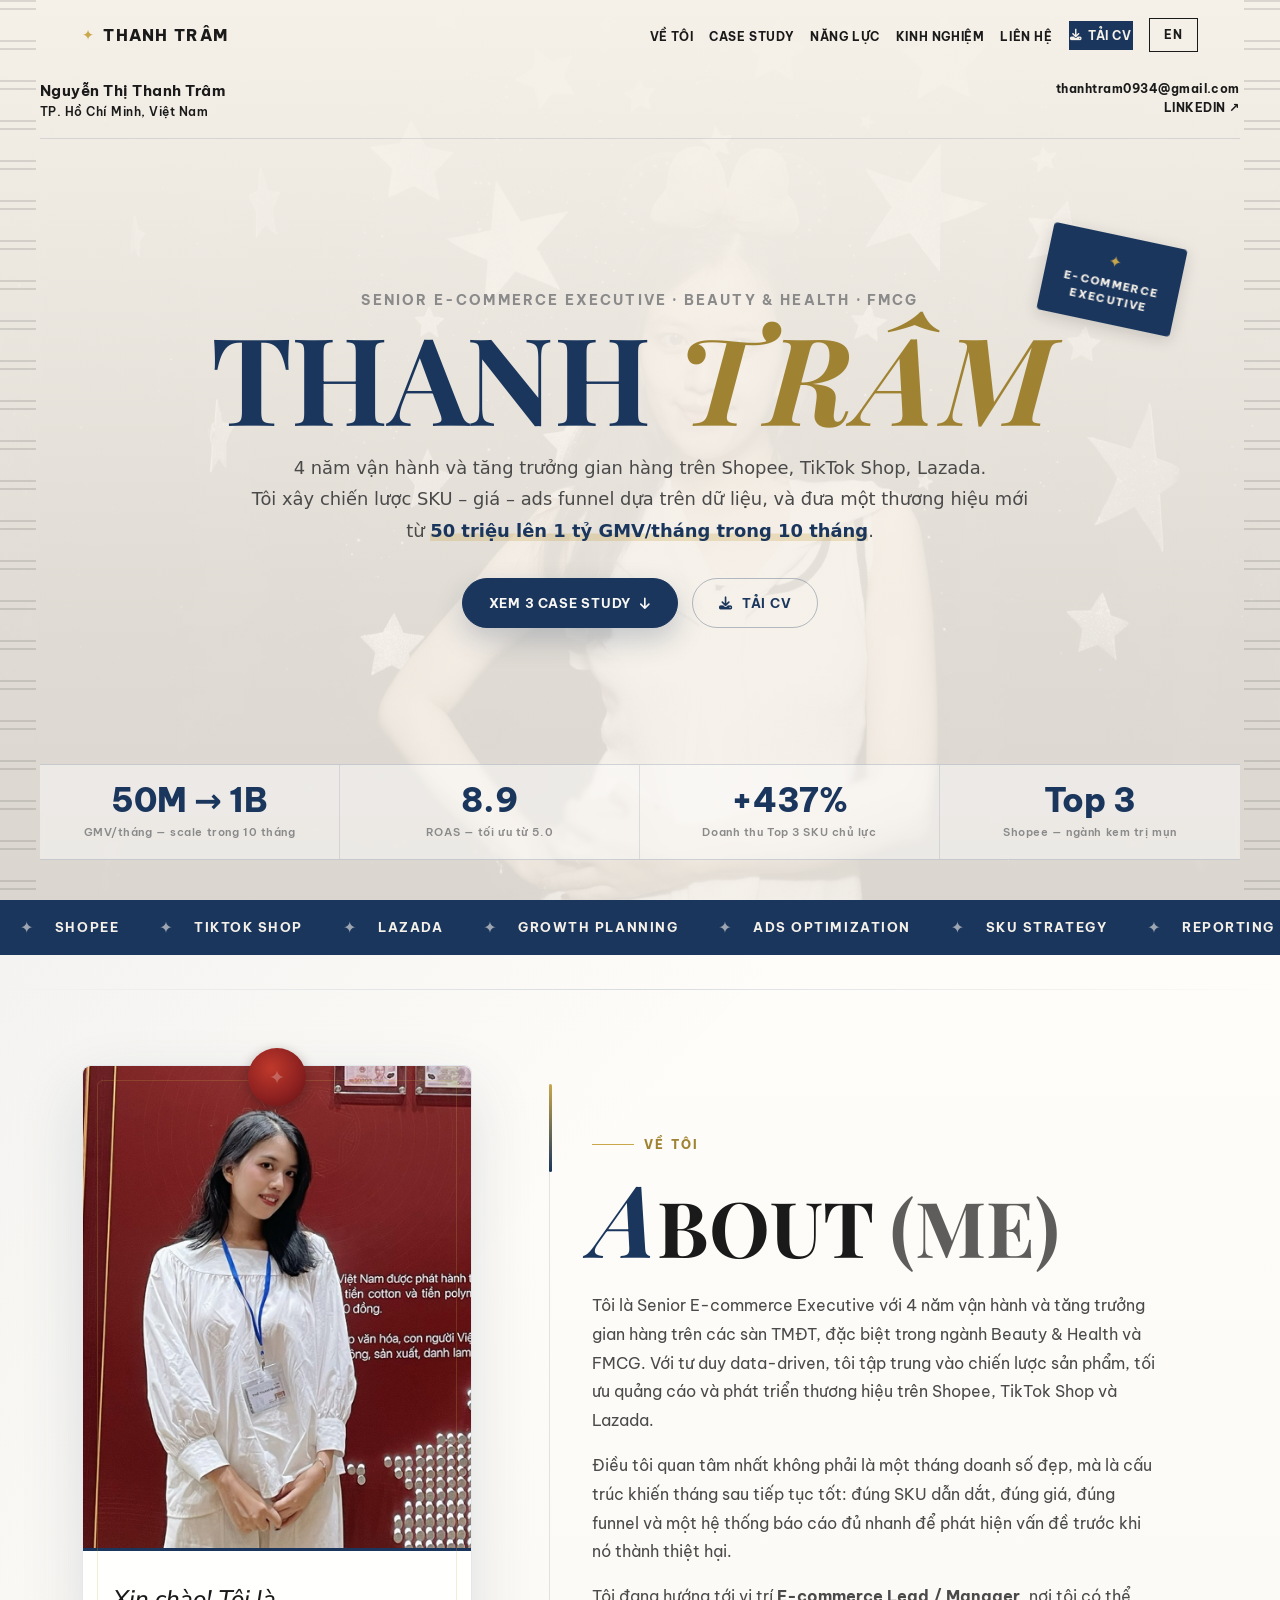
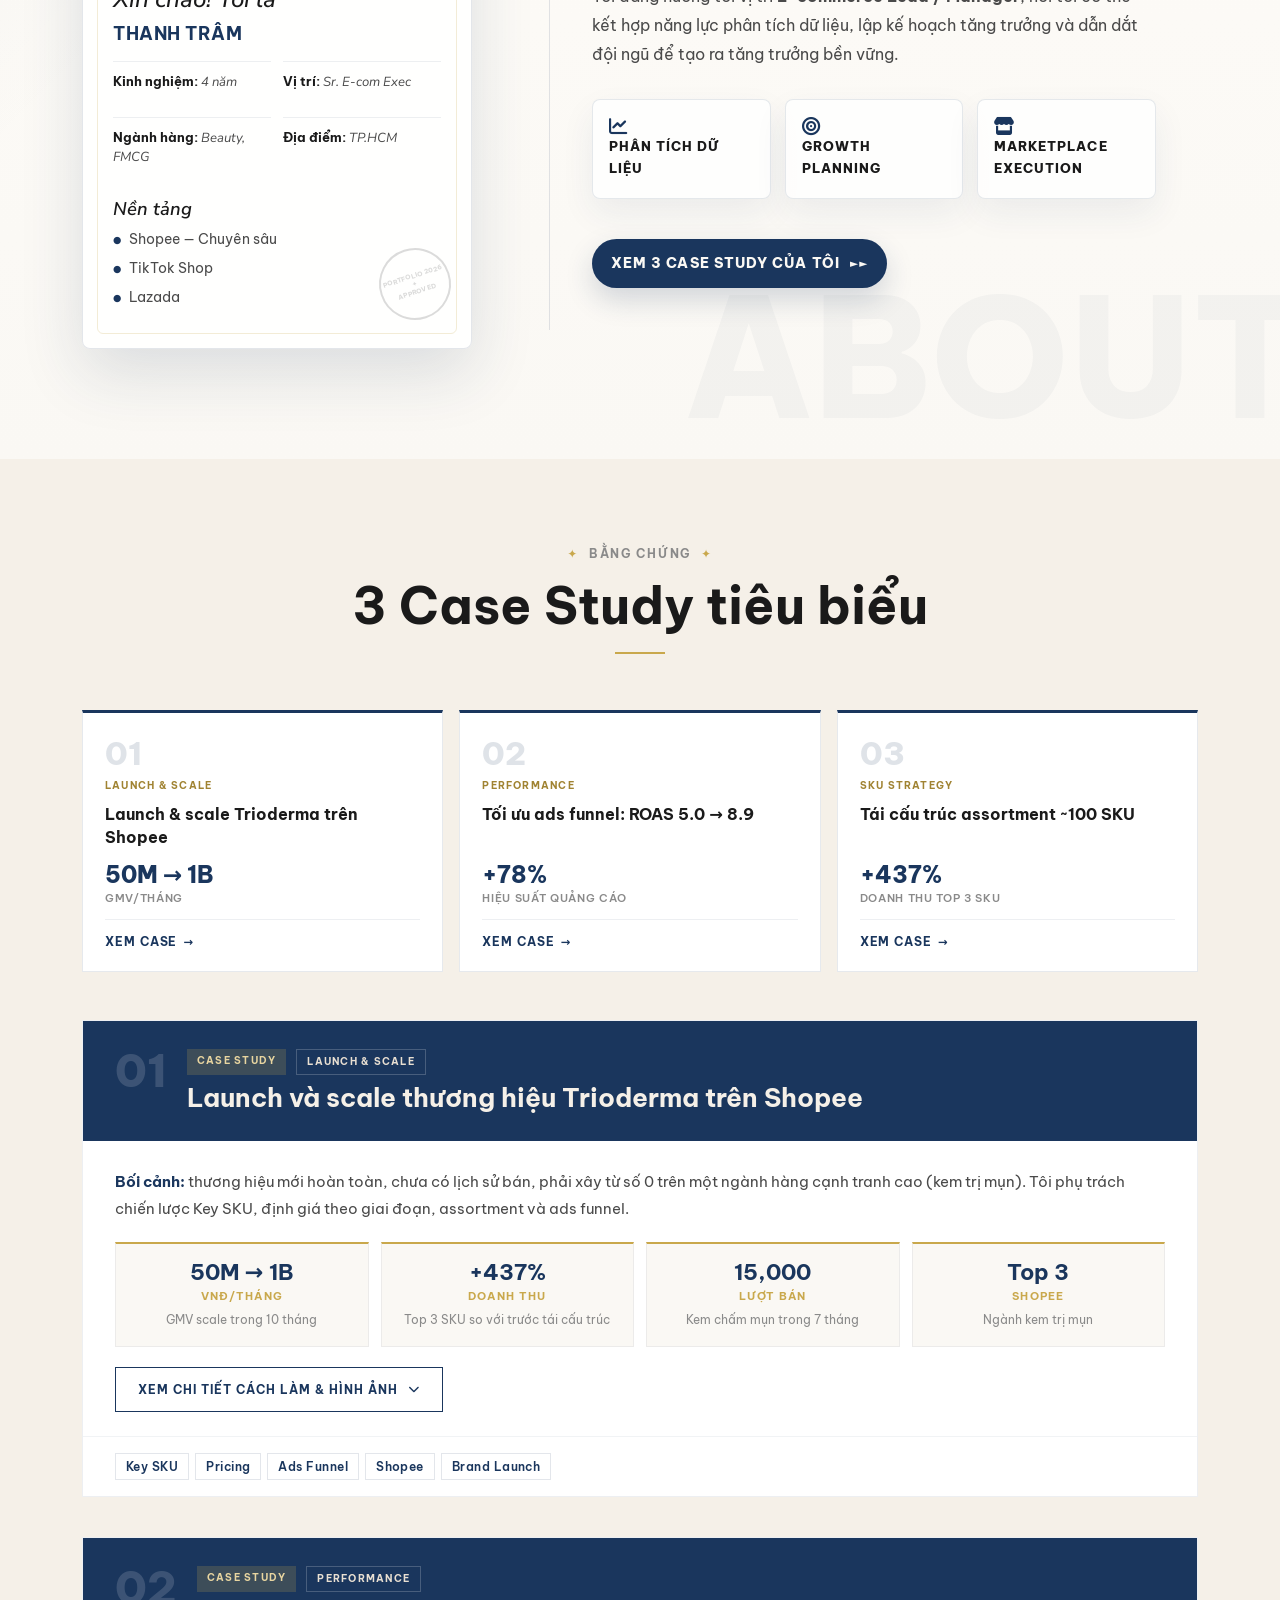
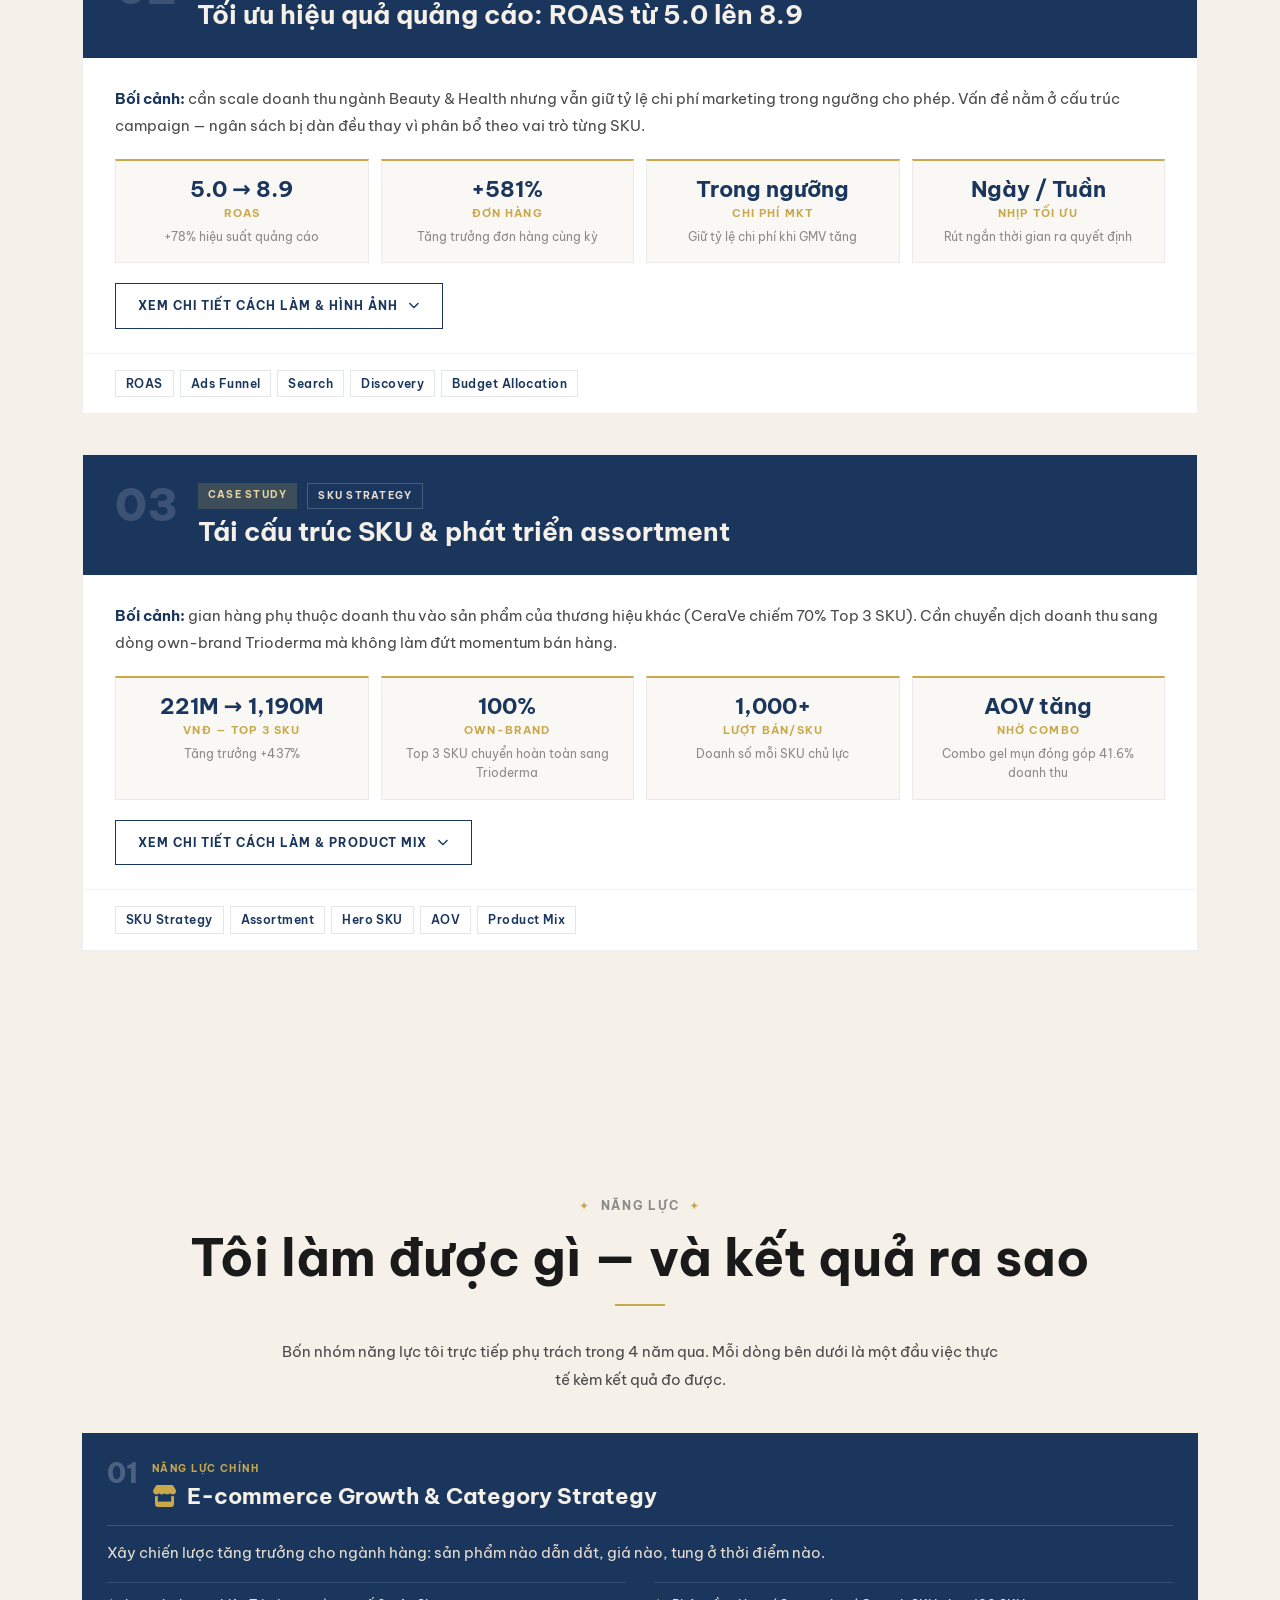
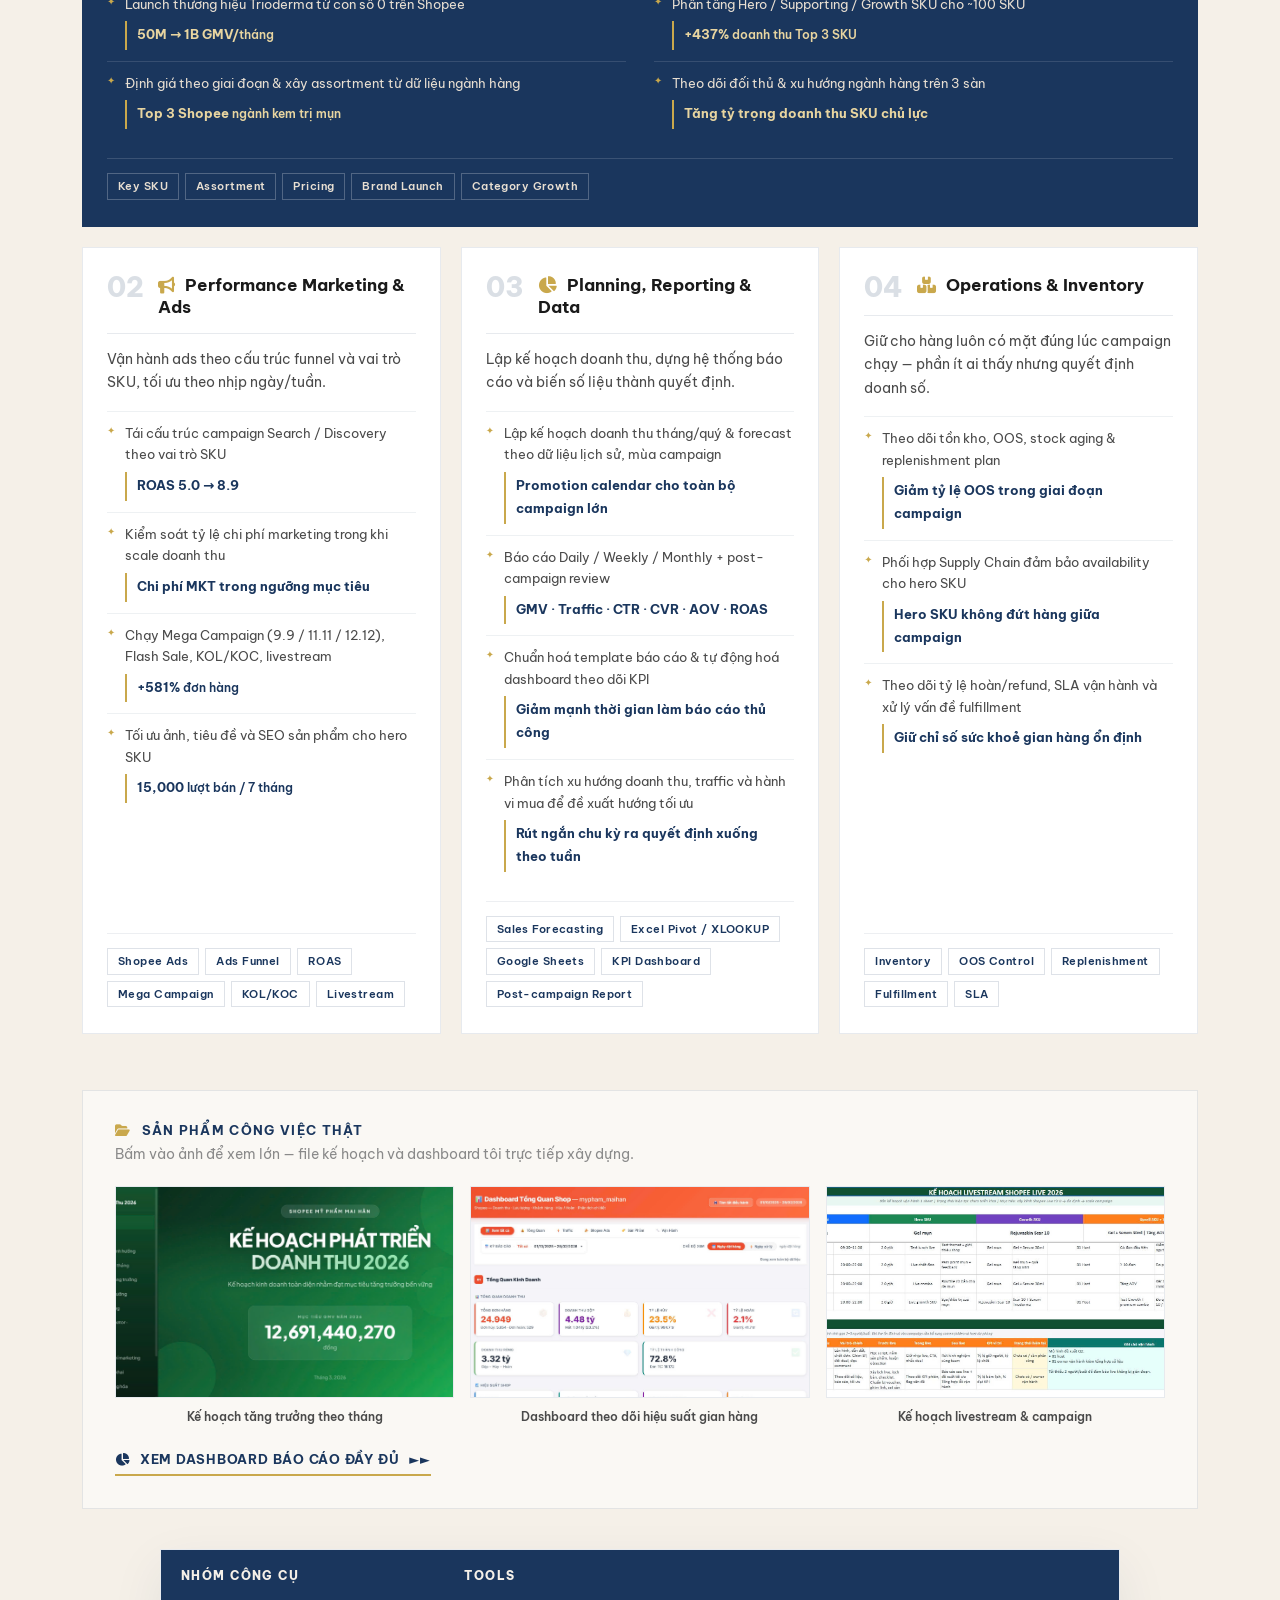
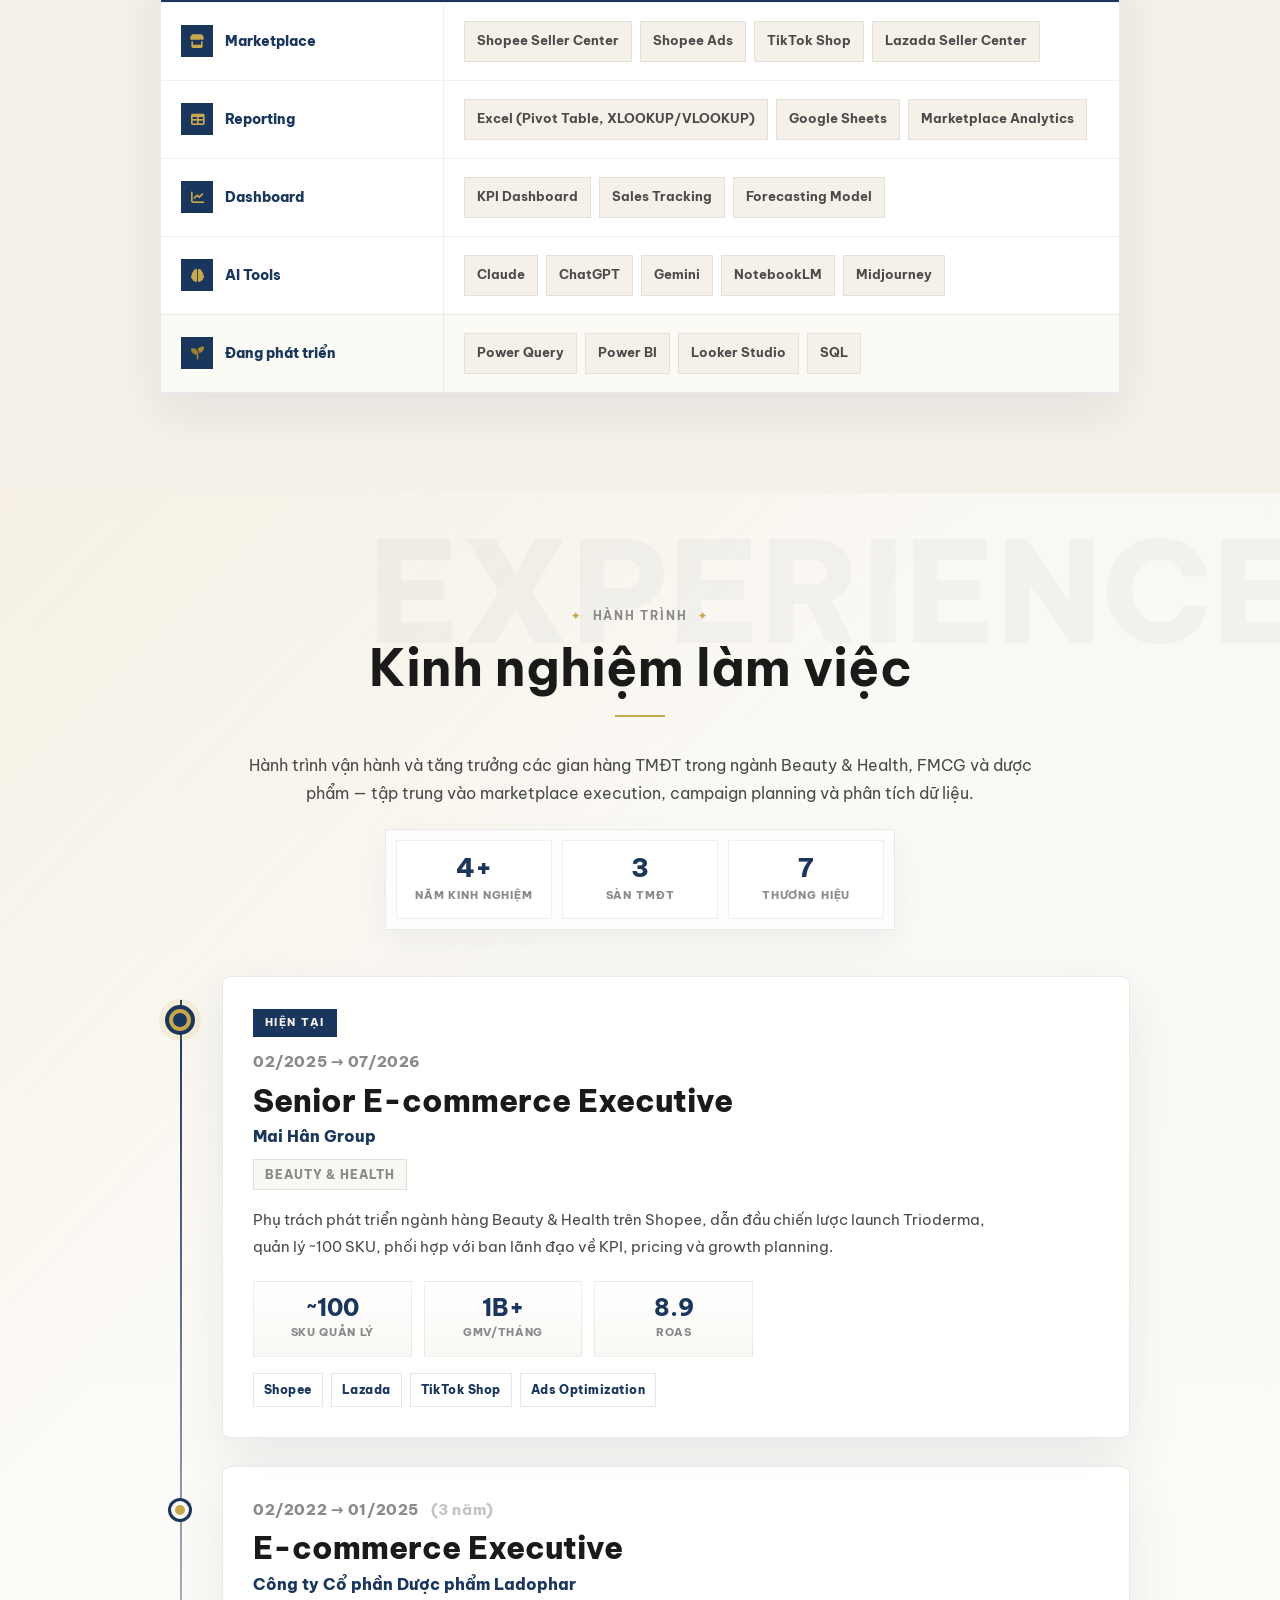
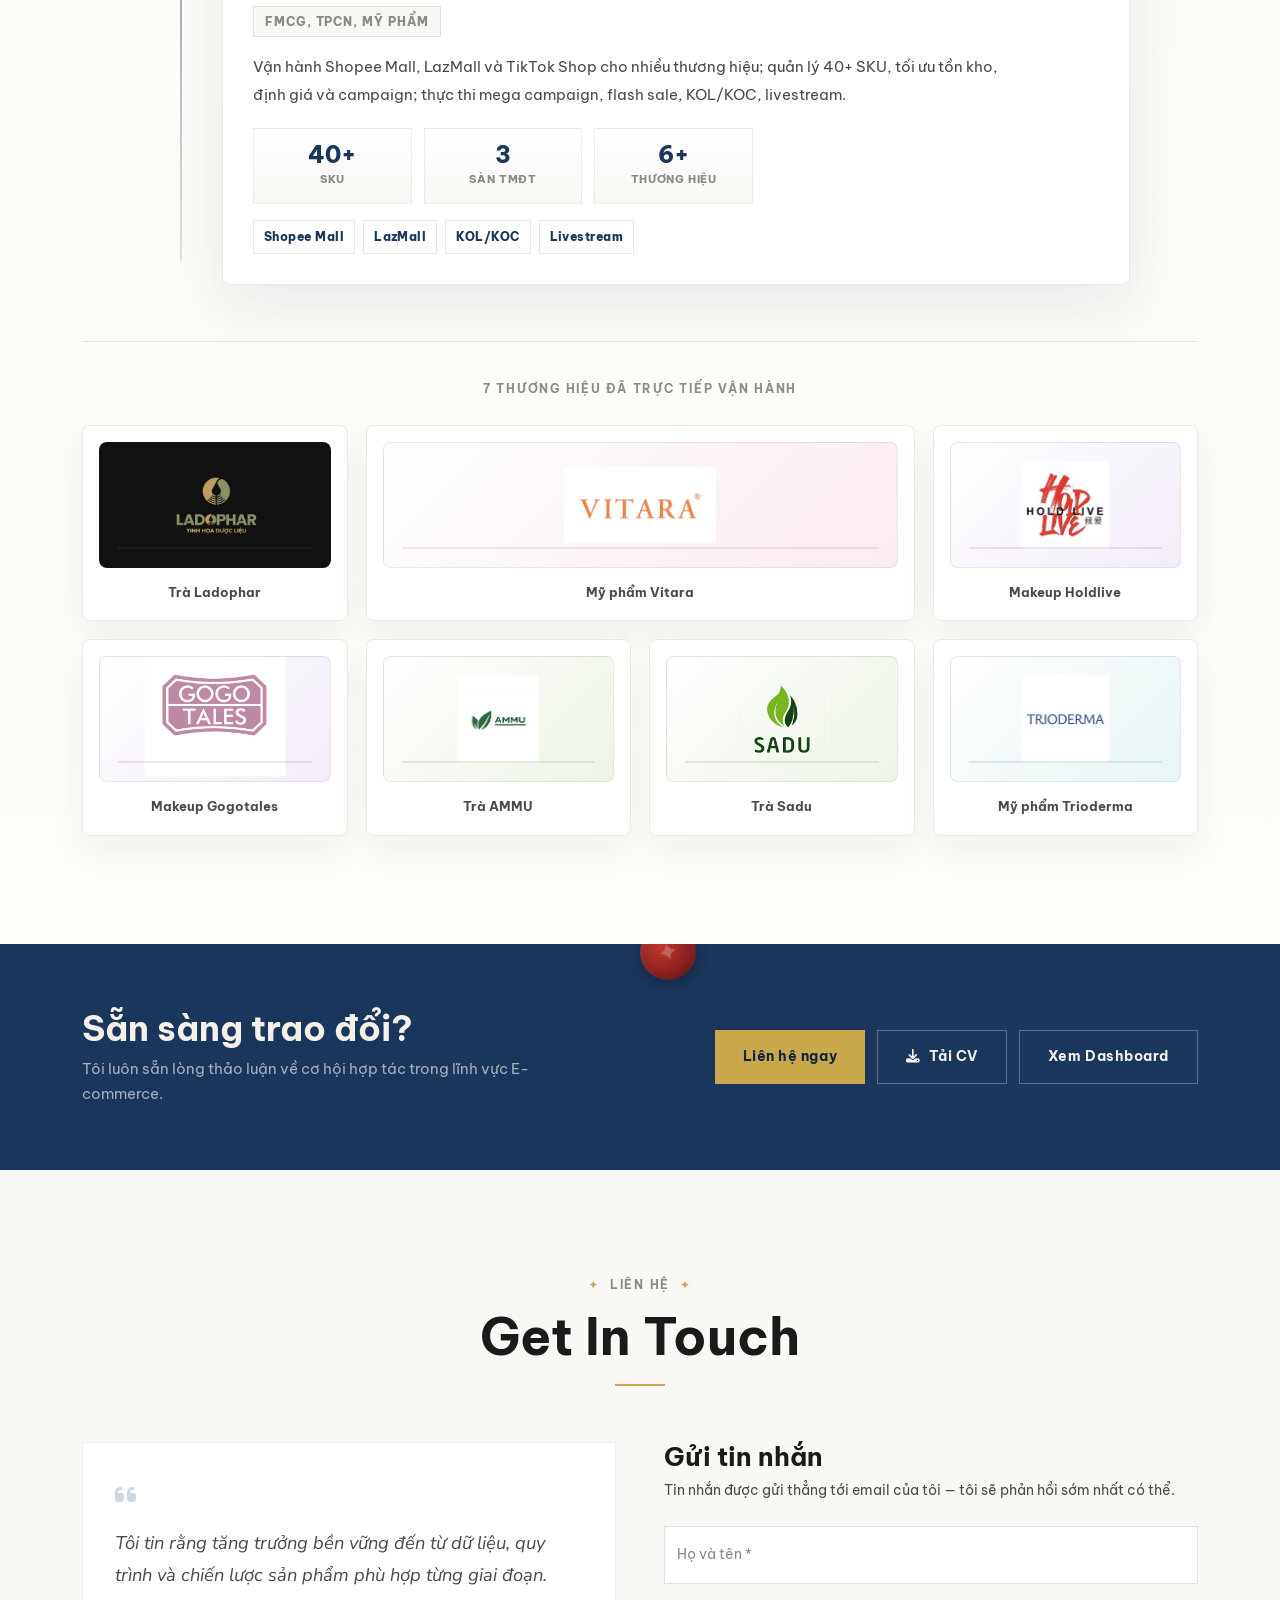
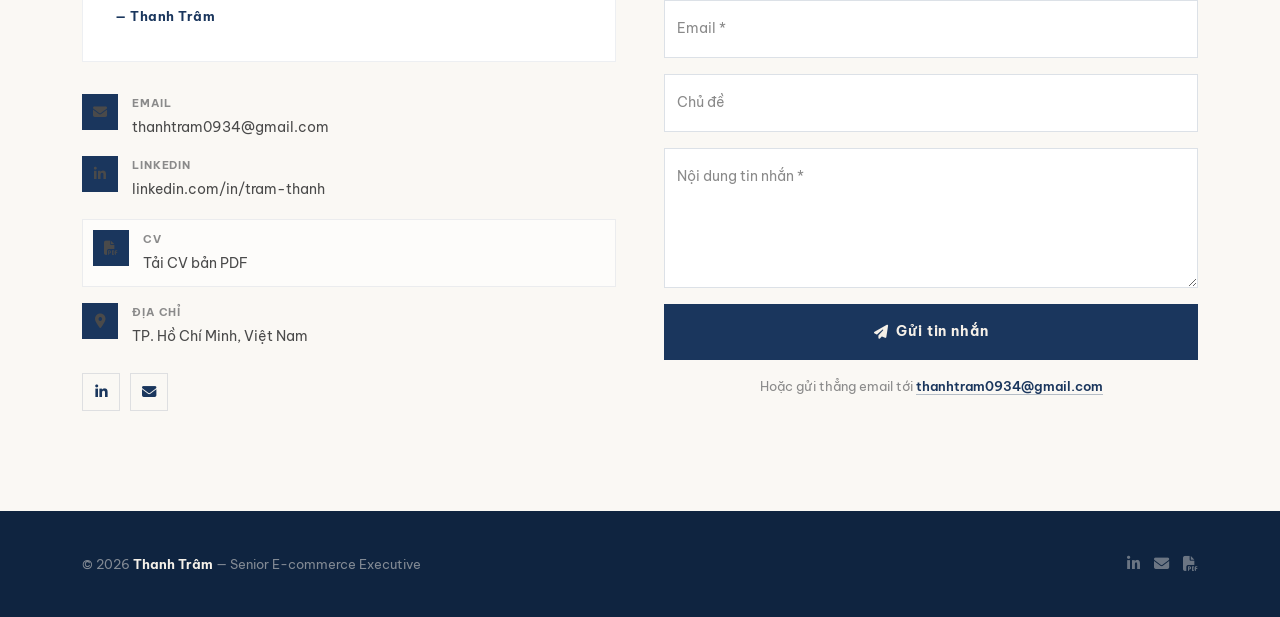
==== commit 373406eb: "Set the hero name in Playfair Display and drop the status pill Removes the "Đang tìm cơ hội" badge a" ====
--- a/index.html
+++ b/index.html
@@ -107,12 +107,7 @@
 
         <!-- Center — name + positioning -->
         <div class="ed-hero-center">
-            <a href="#contact" class="ed-hero-status ed-reveal" style="--delay:.25s">
-                <span class="ed-status-dot"></span>
-                <span data-vi="Đang tìm cơ hội E-commerce Lead / Manager" data-en="Open to E-commerce Lead / Manager roles">Đang tìm cơ hội E-commerce Lead / Manager</span>
-            </a>
-
-            <p class="ed-hero-eyebrow ed-reveal" style="--delay:.35s" data-vi="Senior E-commerce Executive · Beauty &amp; Health · FMCG" data-en="Senior E-commerce Executive · Beauty &amp; Health · FMCG">Senior E-commerce Executive · Beauty &amp; Health · FMCG</p>
+            <p class="ed-hero-eyebrow ed-reveal" style="--delay:.25s" data-vi="Senior E-commerce Executive · Beauty &amp; Health · FMCG" data-en="Senior E-commerce Executive · Beauty &amp; Health · FMCG">Senior E-commerce Executive · Beauty &amp; Health · FMCG</p>
 
             <h1 class="ed-hero-title ed-hero-title-name ed-reveal-title" style="--delay:.45s">
                 THANH <em>TRÂM</em>
--- a/css/style.css
+++ b/css/style.css
@@ -3014,14 +3014,20 @@
   margin: 14px 0 6px;
 }
 .ed-hero-title-name {
-  font-size: clamp(3rem, 9.5vw, 8rem);
+  font-family: 'Playfair Display', Georgia, serif;
+  font-size: clamp(3rem, 9.5vw, 8.4rem);
+  font-weight: 700;          /* Playfair ships 600/700 — 800 would be synthesised */
   font-style: normal;
-  letter-spacing: -.02em;
+  letter-spacing: -.005em;
+  line-height: .95;
 }
 .ed-hero-title-name::before { display: none; }
 .ed-hero-title-name em {
   font-style: italic;
   color: var(--gold-dark);
+  /* Playfair's italic T tucks under the following R — open the pair up a little */
+  letter-spacing: .045em;
+  padding-right: .08em;
 }
 .ed-hero-lede {
   max-width: 780px;
